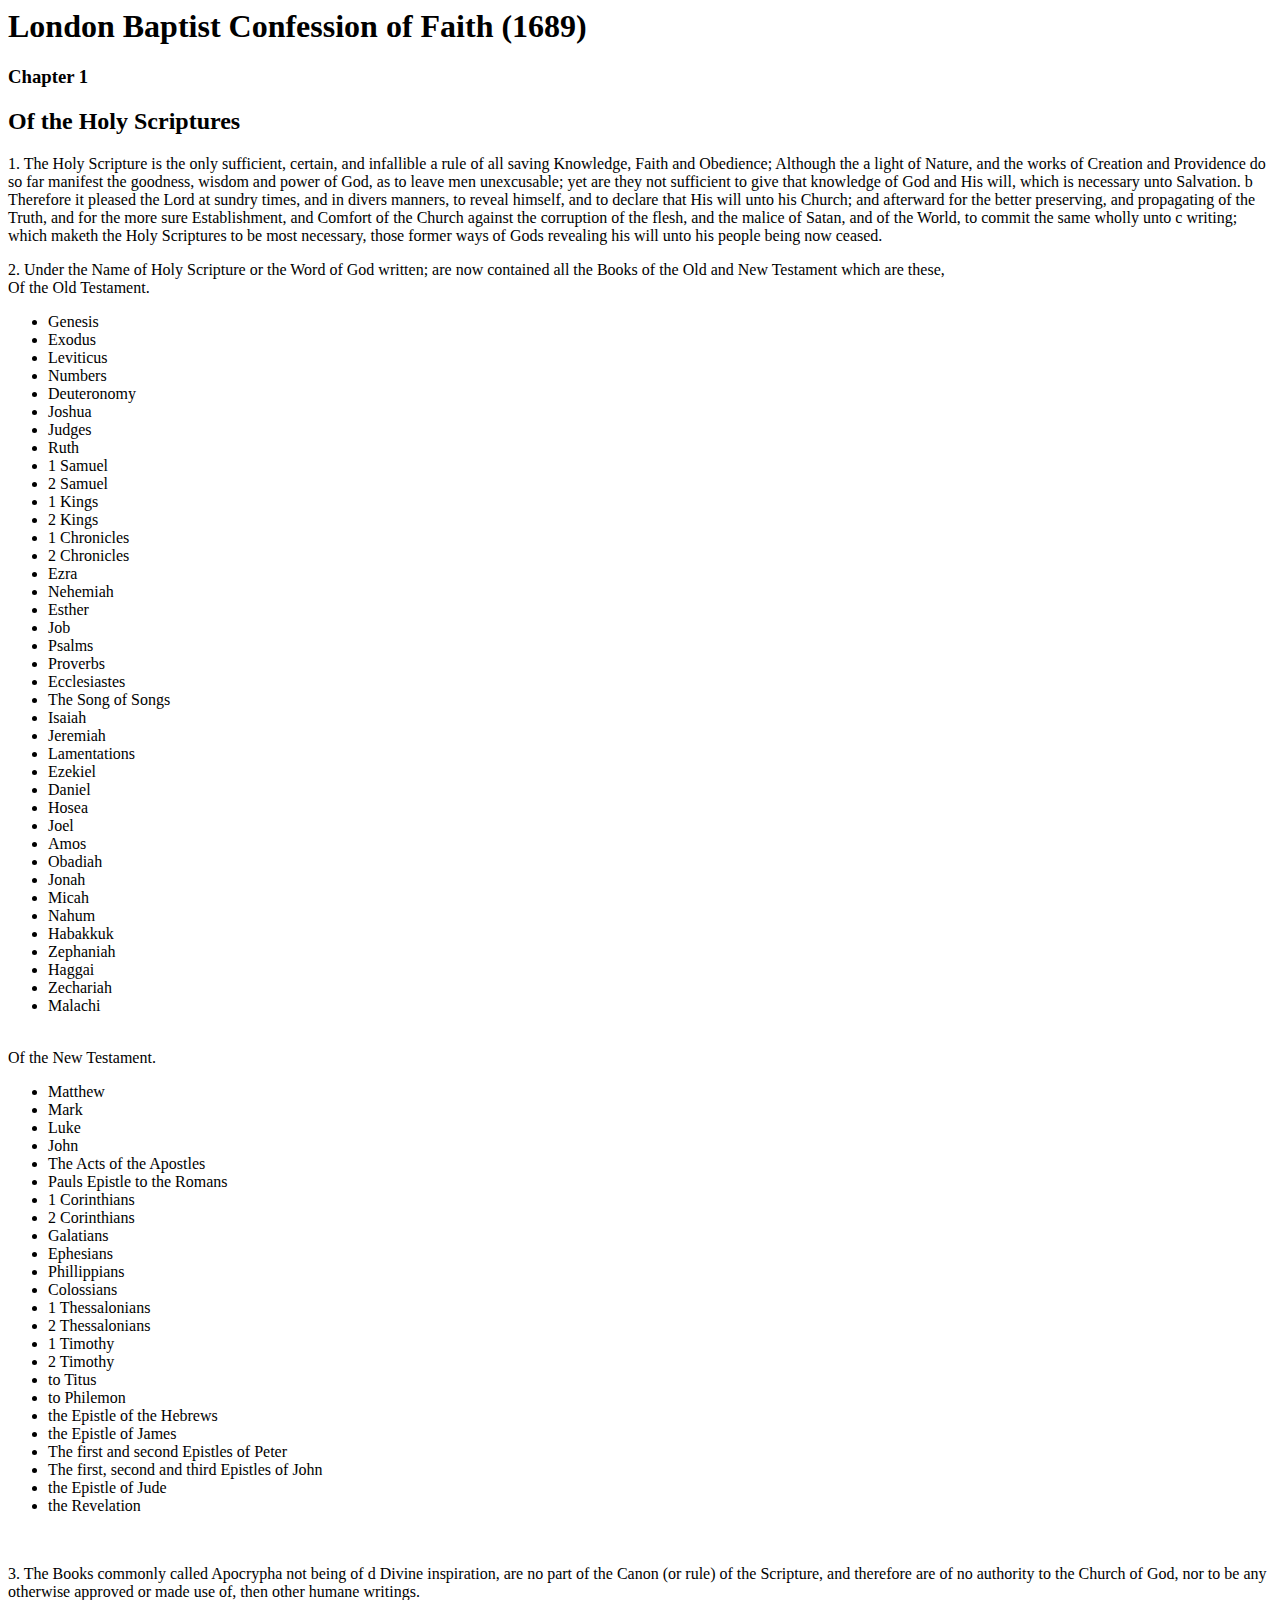
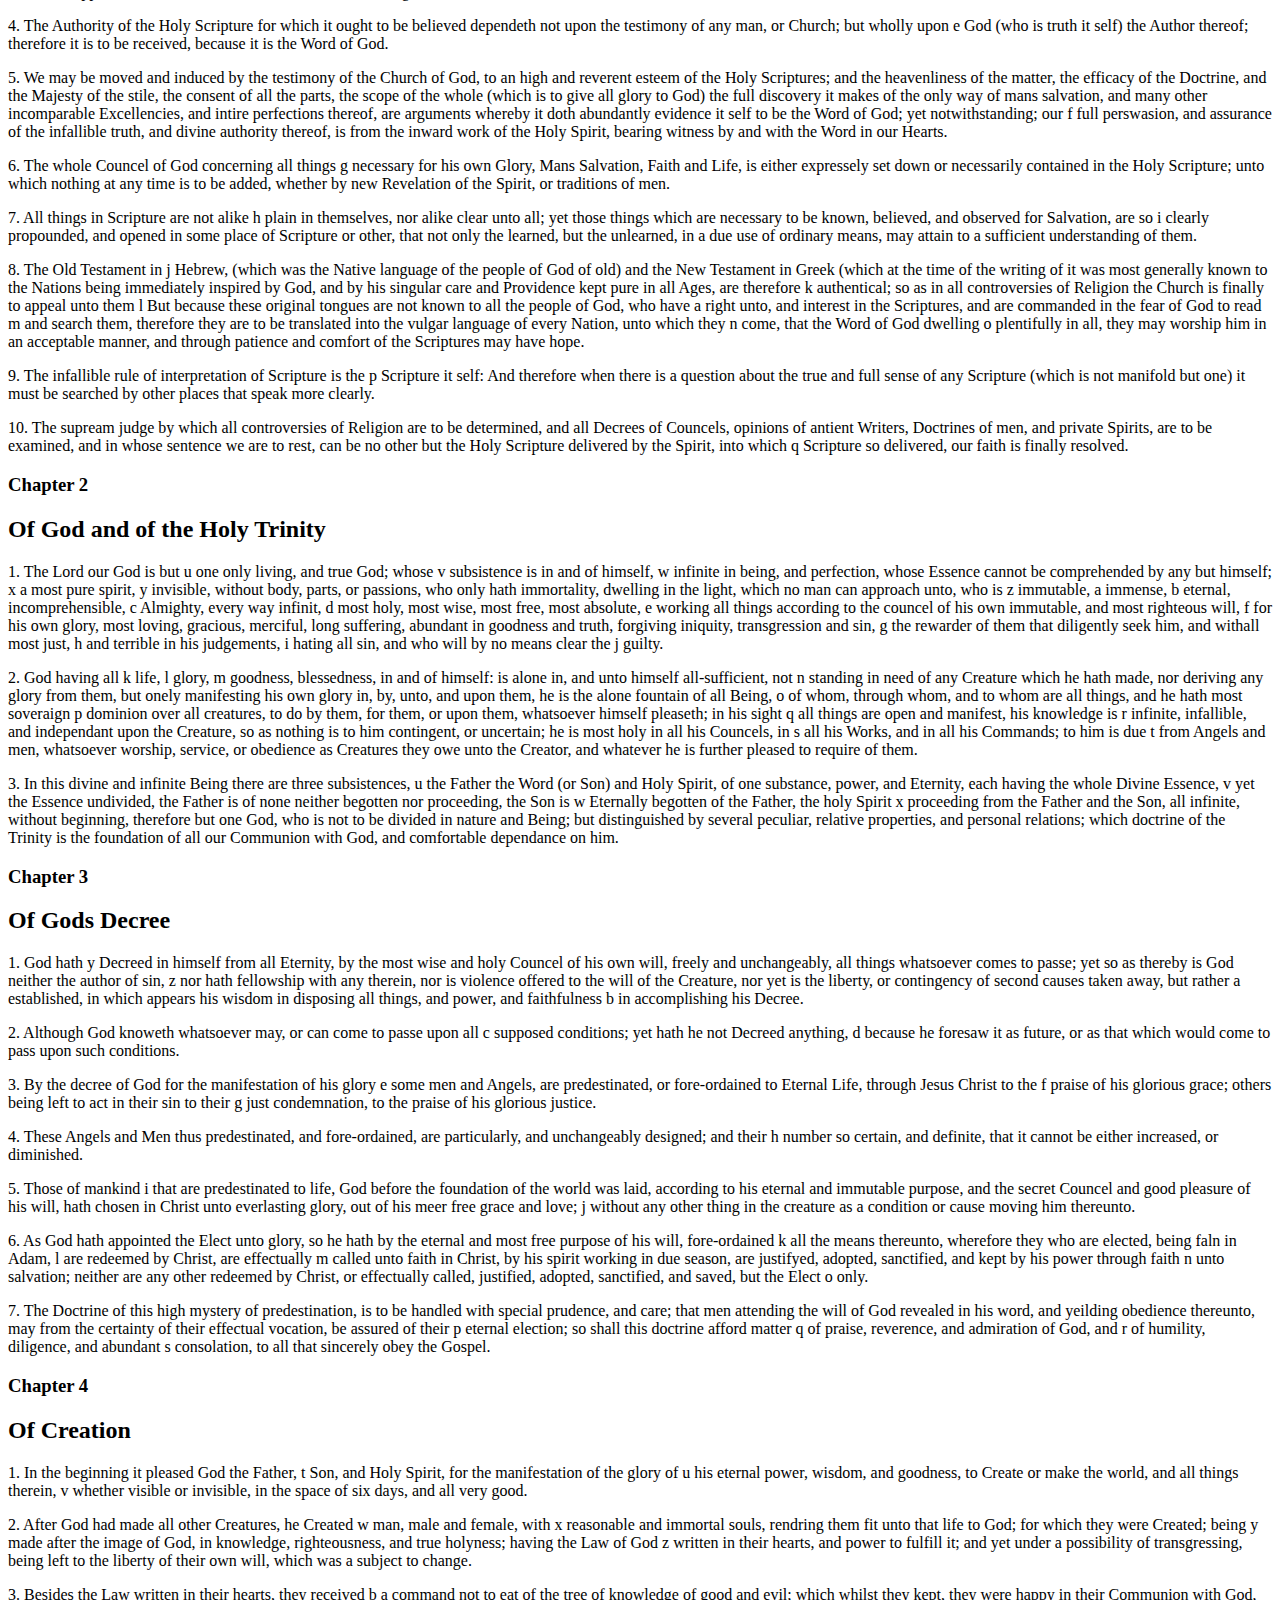
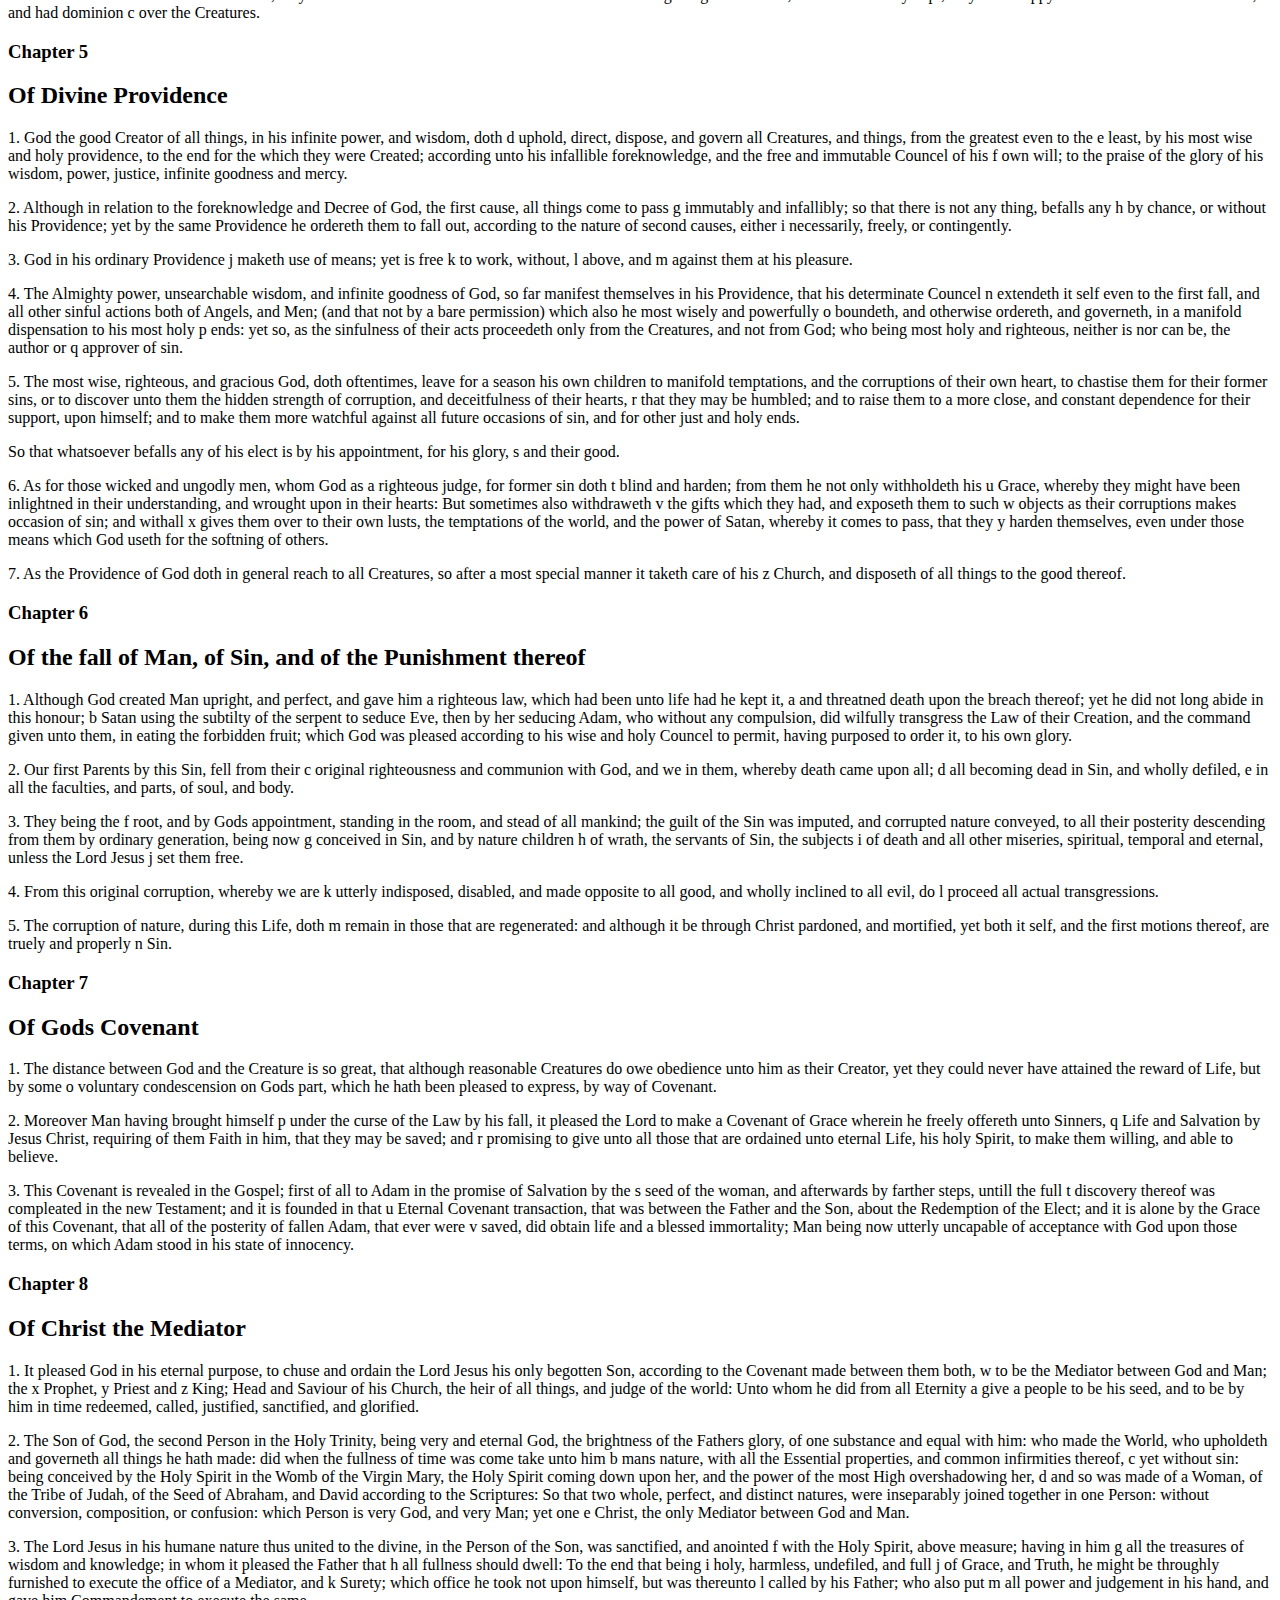
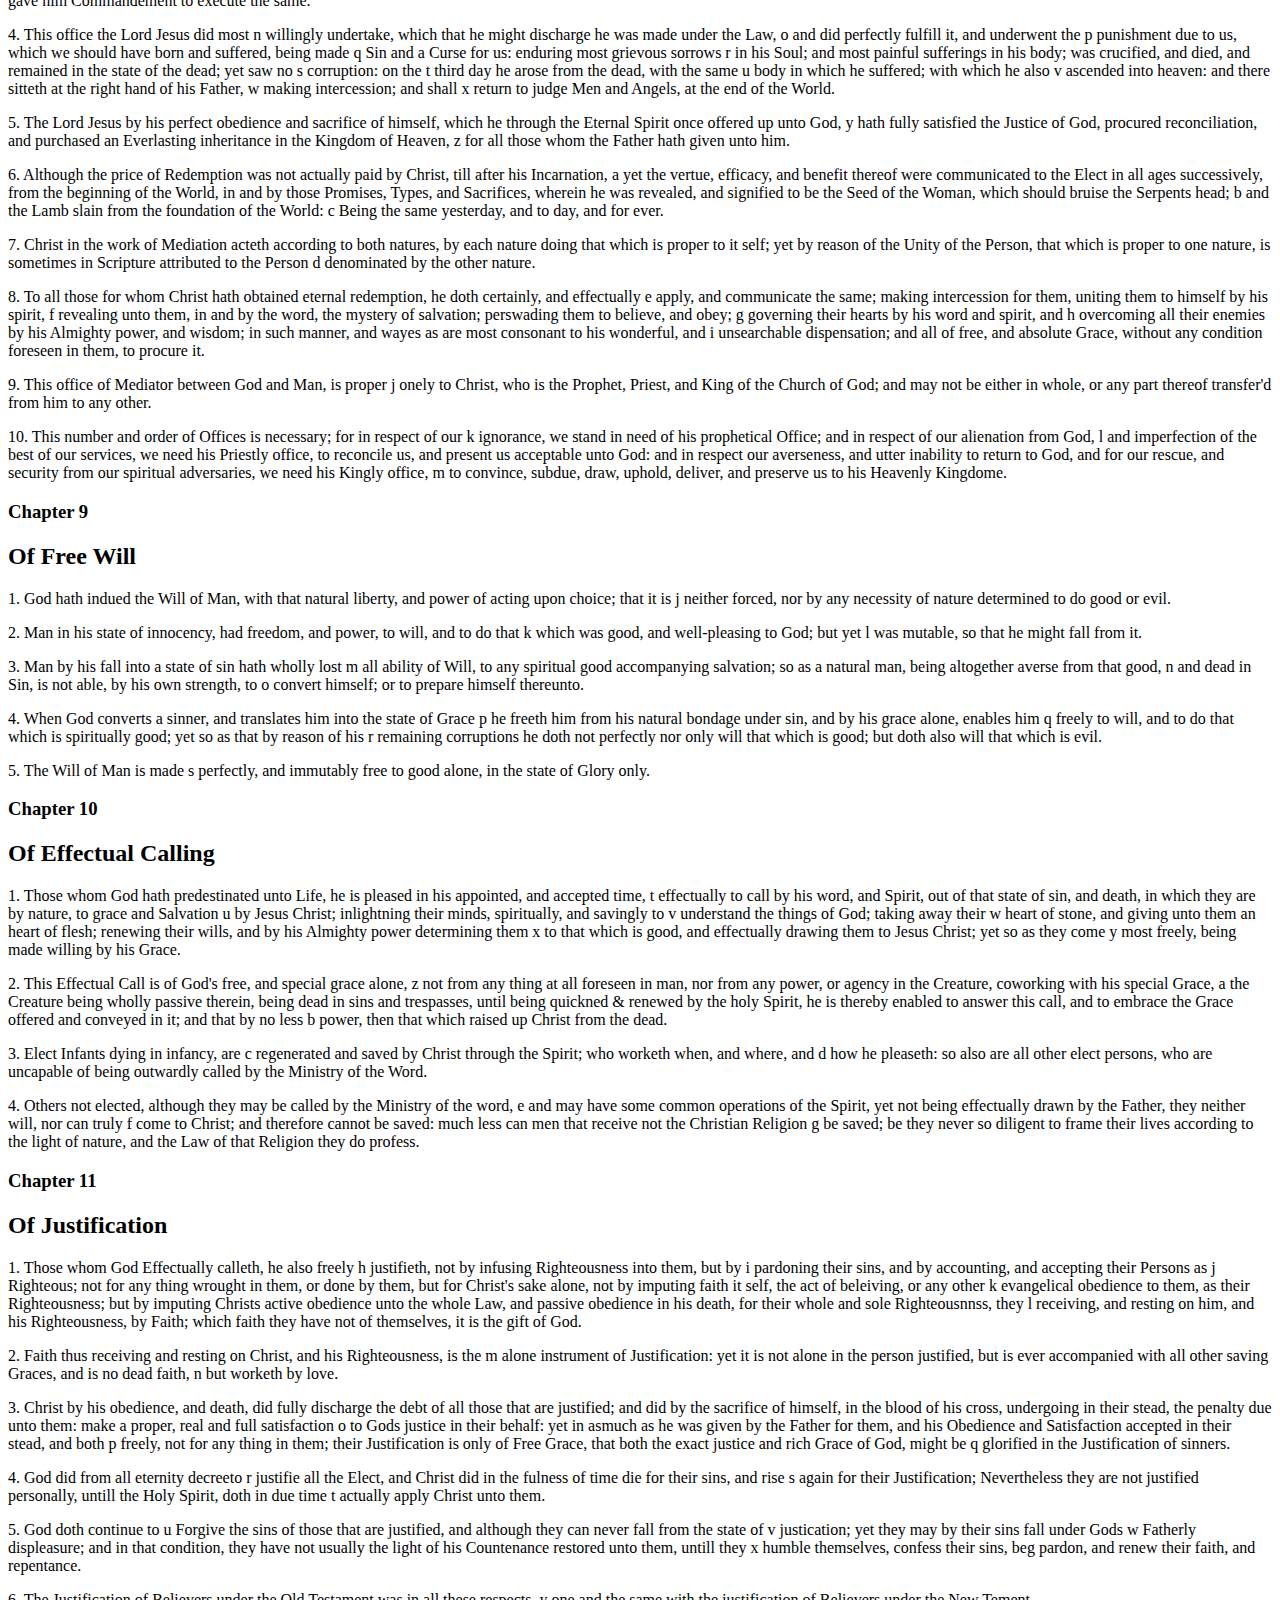
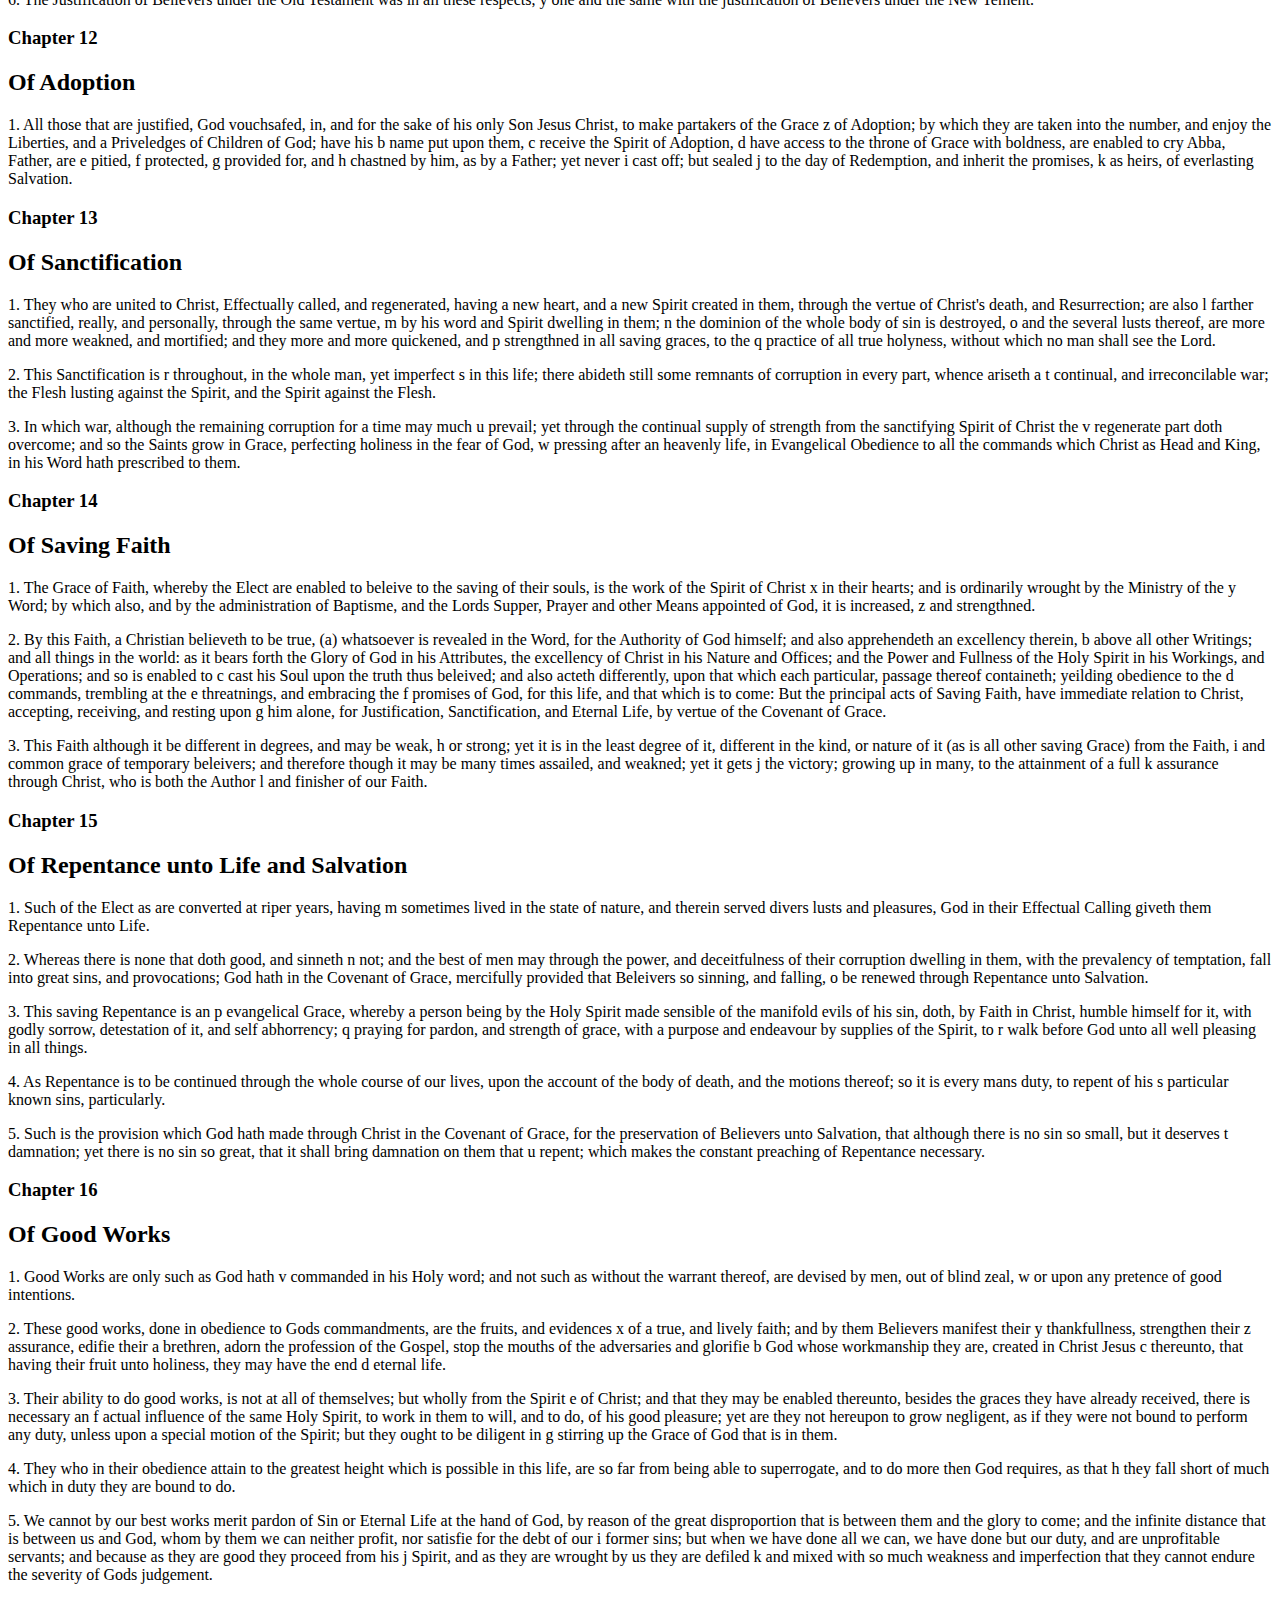
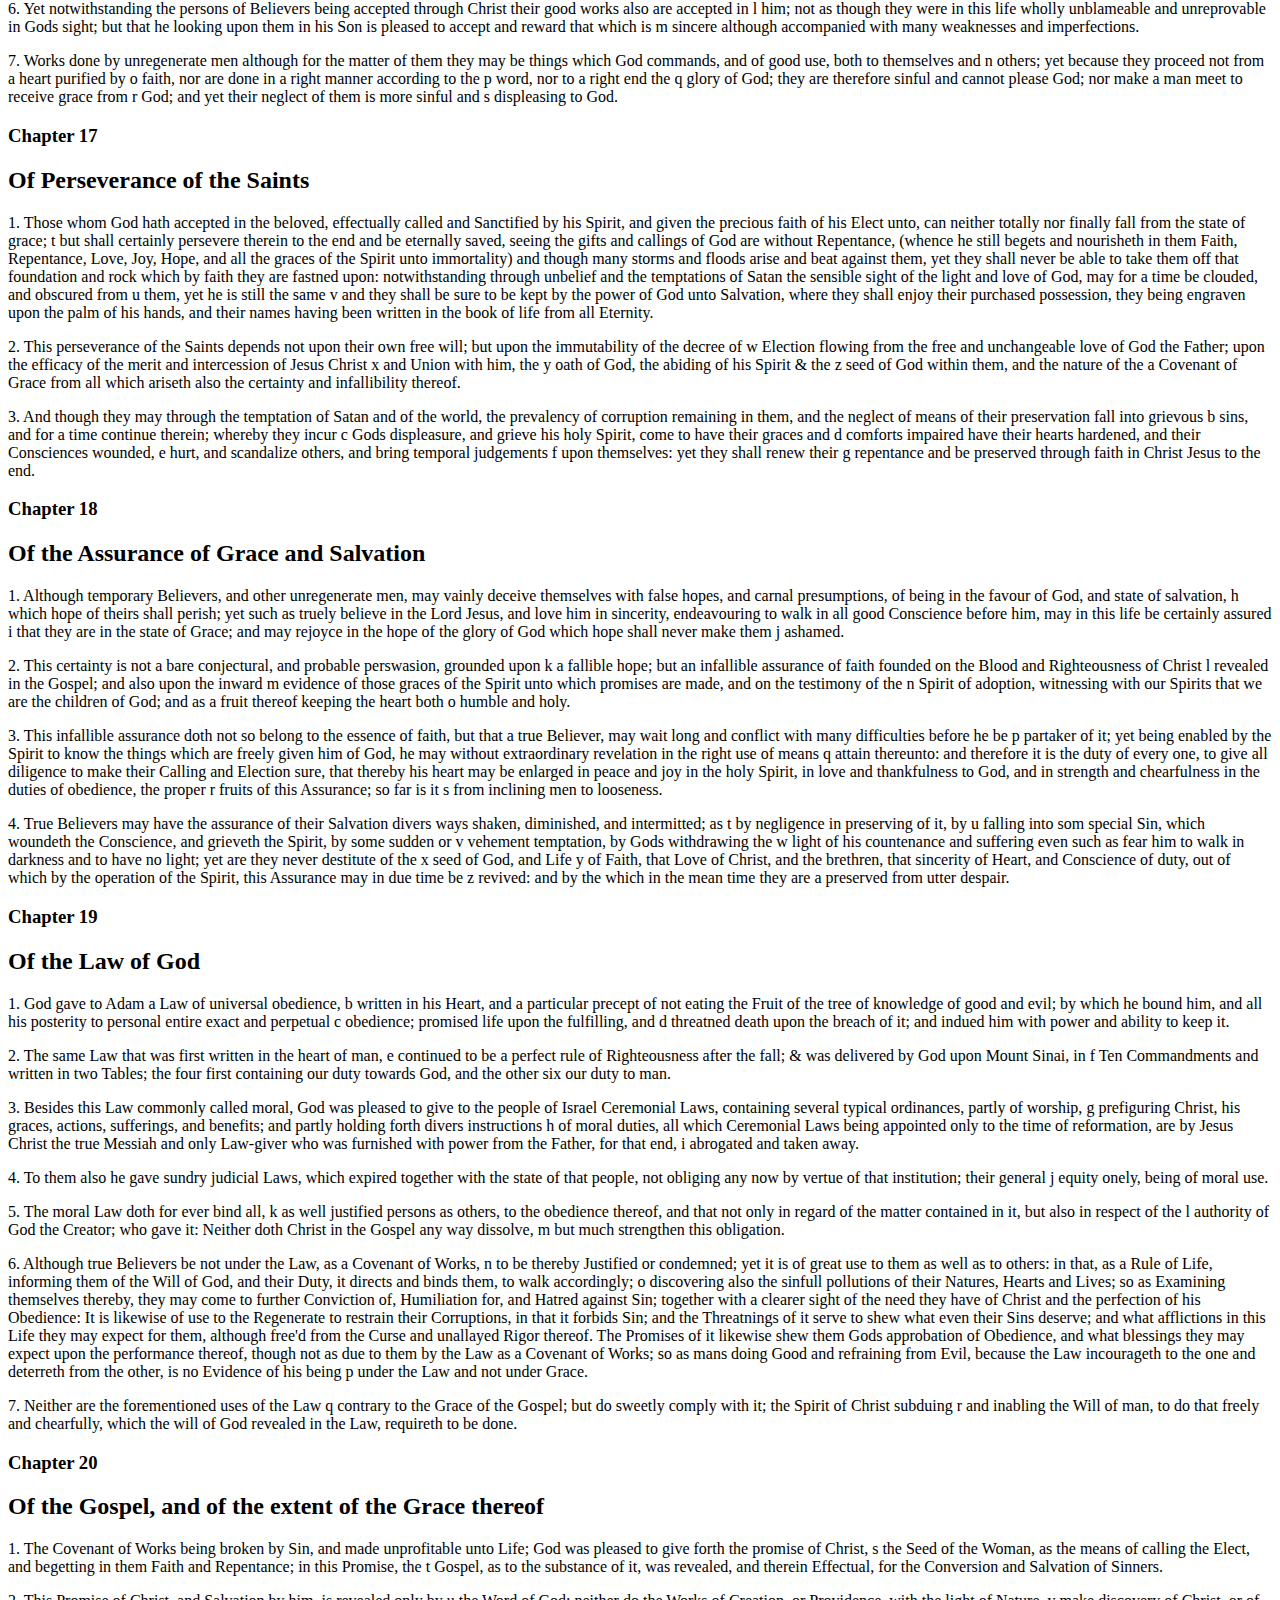
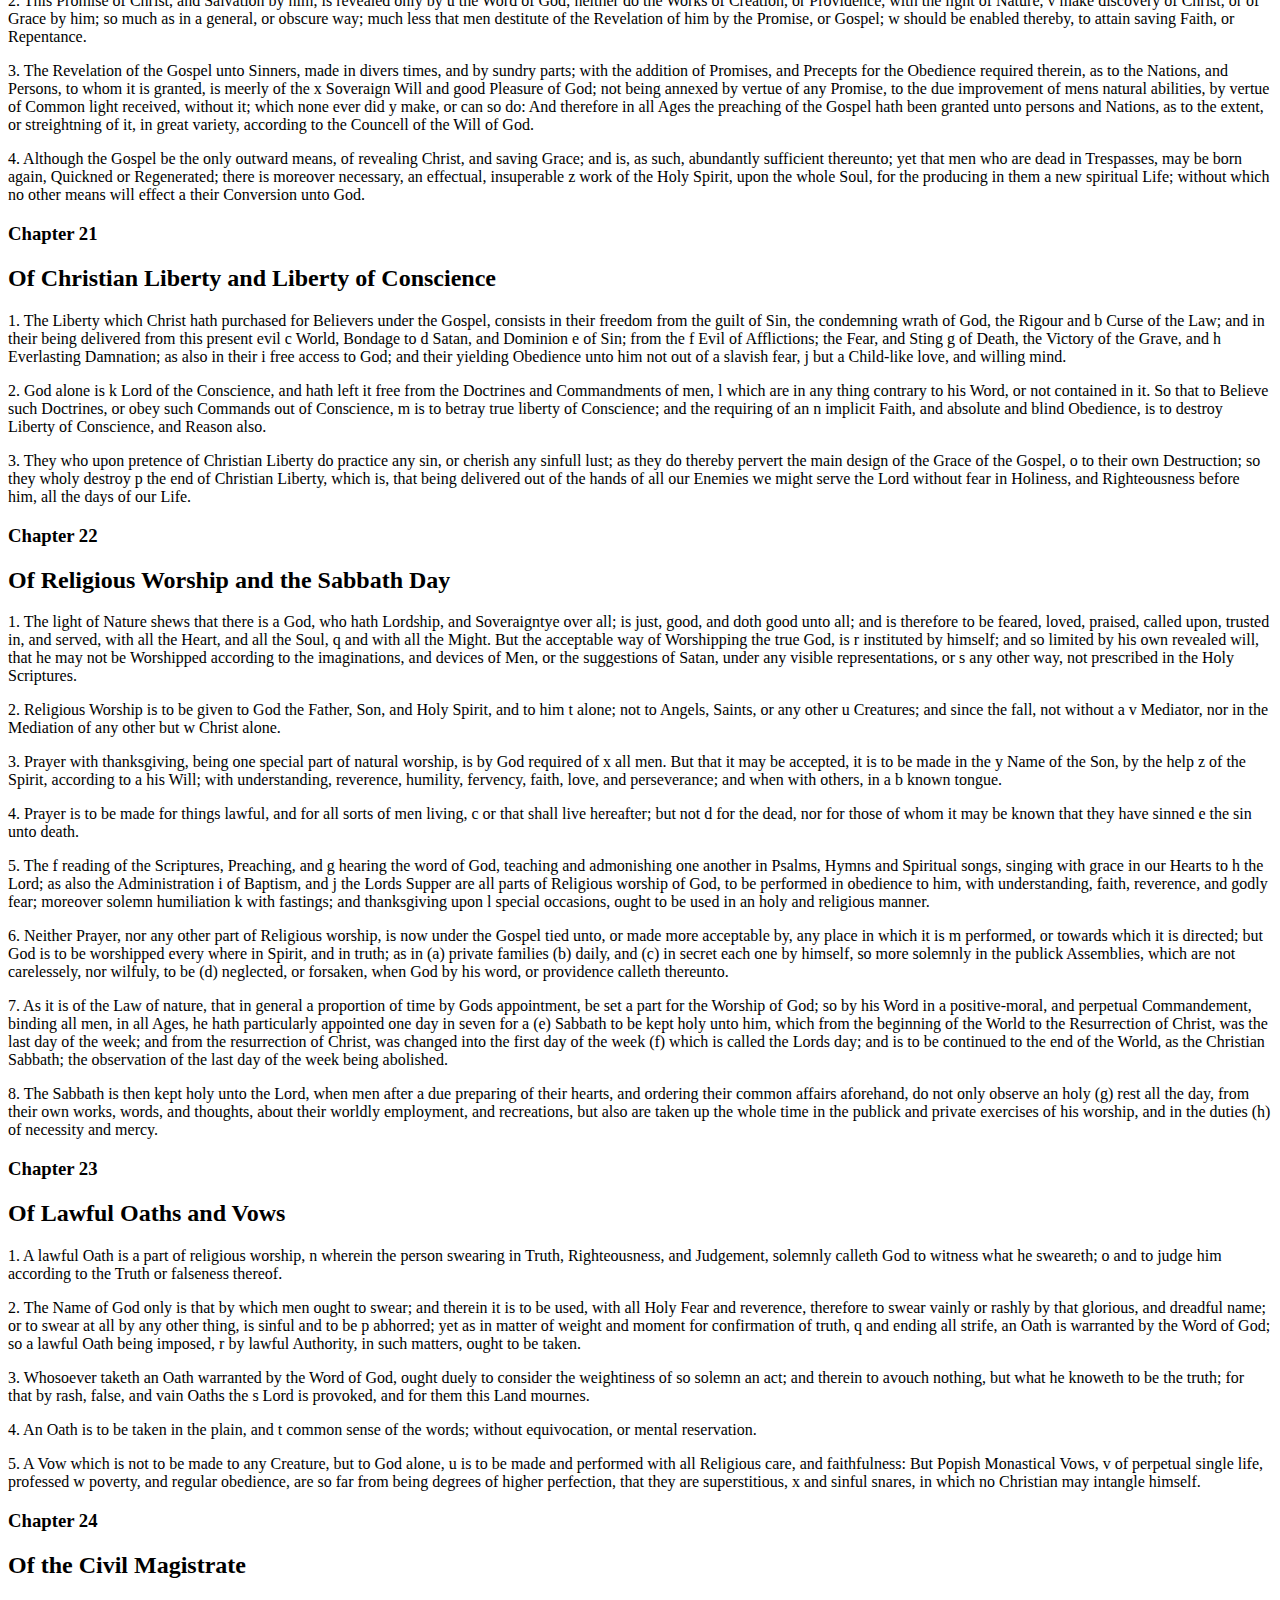
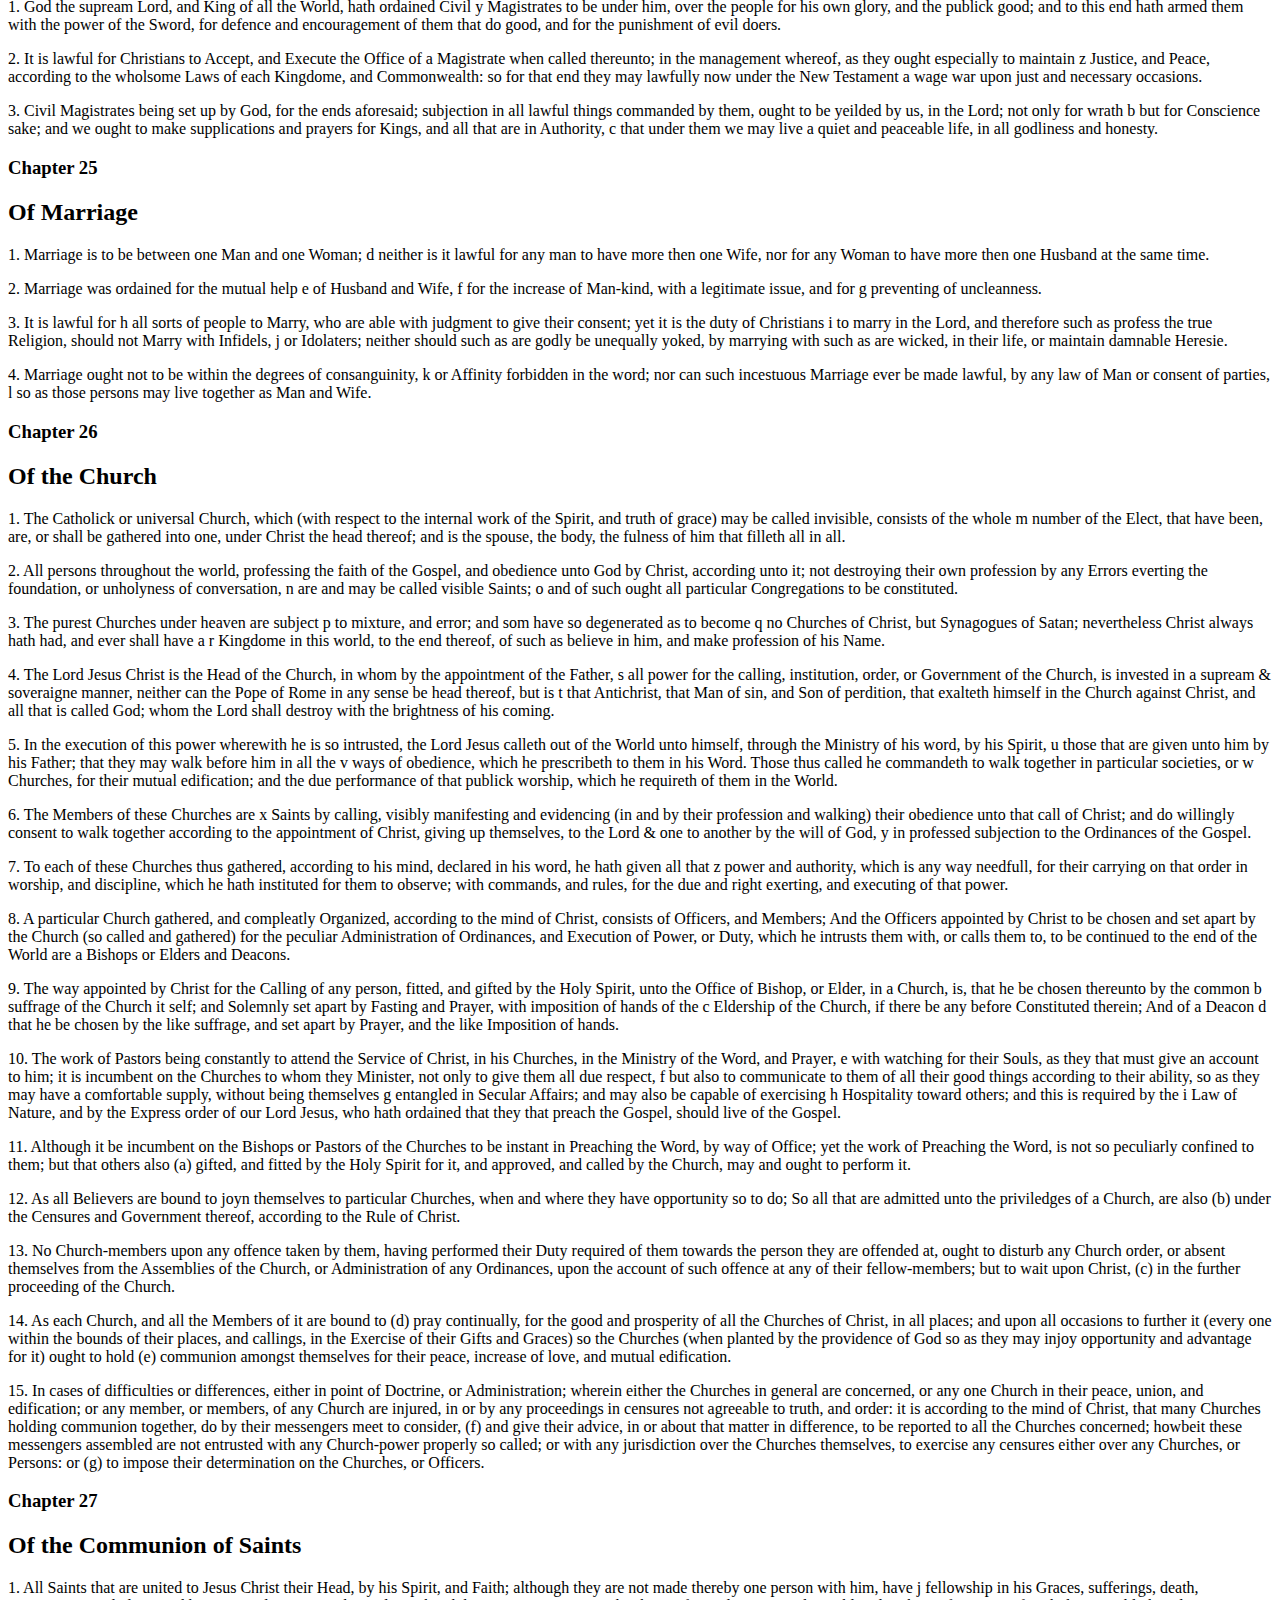
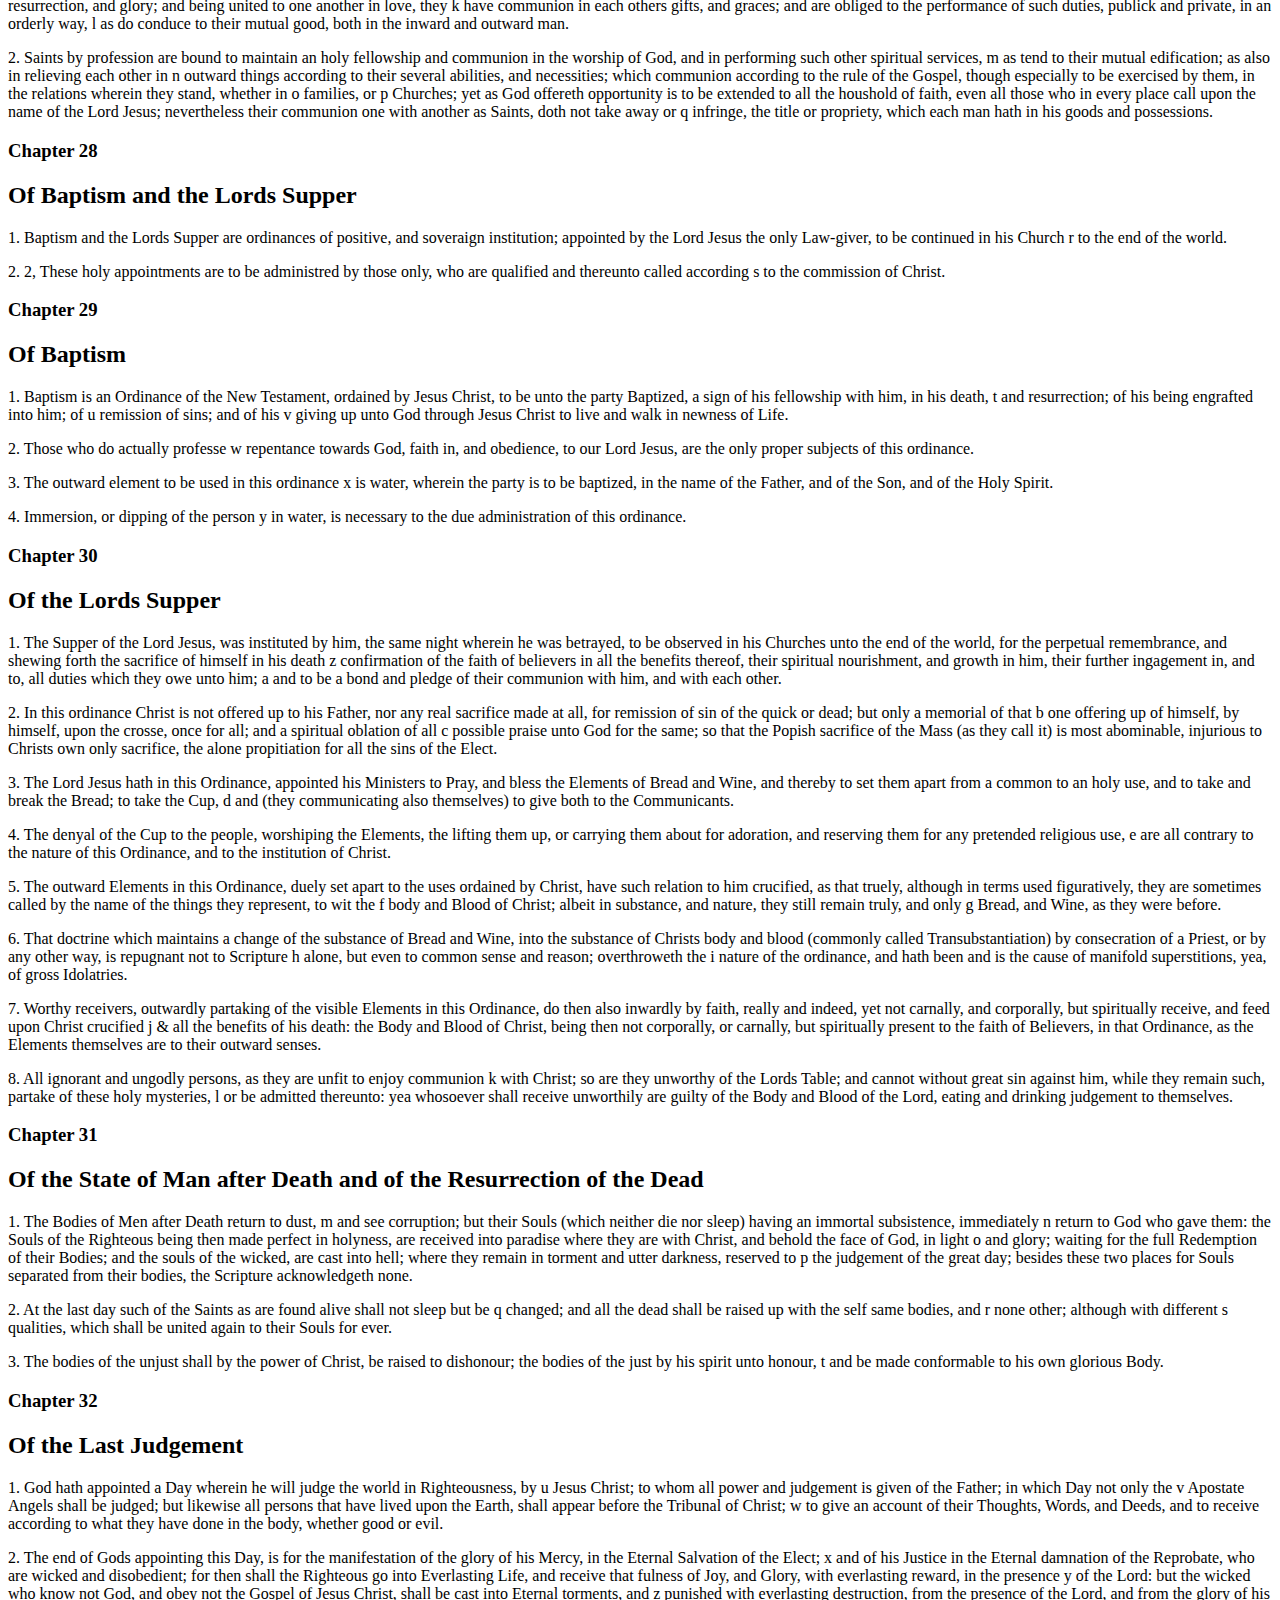
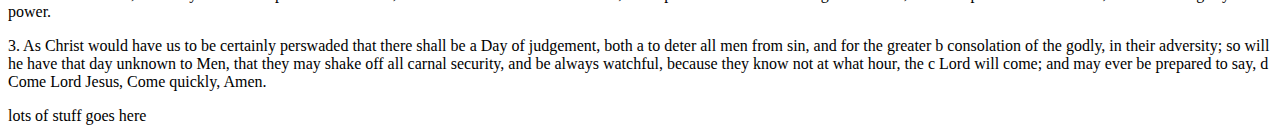
==== index.html @ c3507714 "Update index.html" ====
<html>
<head>
	<script src="//cdnjs.cloudflare.com/ajax/libs/jquery/2.2.0/jquery.min.js"></script>
	<script src="/annotate.js"></script>
	<link href='https://fonts.googleapis.com/css?family=Martel:300' rel='stylesheet' type='text/css'>
	<link href='/style.css' rel='stylesheet' type='text/css'>
</head>
<body>
	<div class="main">
		<h1>London Baptist Confession of Faith (1689)</h1>
		<section>
			<h3 id="chapter-1">Chapter 1</h3>
			<h2>Of the Holy Scriptures</h2>
			<p>
				<span class="paragraph-number">1.</span>
				The Holy Scripture is the only sufficient, certain, and infallible <span class="ref" data-verses="2 Timothy 3:15, 16, 17; Isaiah 8:20; Luke 16:29, 31; Ephesians 2:20;">a</span> rule of all saving Knowledge, Faith and Obedience; Although the <span class="ref" data-verses="Romans 1:14, 15; Psalms 19:1, 2, 3;">a</span> light of Nature, and the works of Creation and Providence do so far manifest the goodness, wisdom and power of God, as to leave men unexcusable; yet are they not sufficient to give that knowledge of God and His will, which is necessary unto Salvation. <span class="ref" data-verses="Hebrews 1:1;">b</span> Therefore it pleased the Lord at sundry times, and in divers manners, to reveal himself, and to declare that His will unto his Church; and afterward for the better preserving, and propagating of the Truth, and for the more sure Establishment, and Comfort of the Church against the corruption of the flesh, and the malice of Satan, and of the World, to commit the same wholly unto <span class="ref" data-verses="Proverbs 22:19, 20, 21; Romans 15:4; 2 Peter 1:19, 20;">c</span> writing; which maketh the Holy Scriptures to be most necessary, those former ways of Gods revealing his will unto his people being now ceased.
			</p>
			<p>
				<span class="paragraph-number">2.</span>
				Under the Name of Holy Scripture or the Word of God written; are now contained all the Books of the Old and New Testament which are these,
				<br/>
				Of the Old Testament.
				<br/>
				<ul>
					<li>Genesis</li>
					<li>Exodus</li>
					<li>Leviticus</li>
					<li>Numbers</li>
					<li>Deuteronomy</li>
					<li>Joshua</li>
					<li>Judges</li>
					<li>Ruth</li>
					<li>1 Samuel</li>
					<li>2 Samuel</li>
					<li>1 Kings</li>
					<li>2 Kings</li>
					<li>1 Chronicles</li>
					<li>2 Chronicles</li>
					<li>Ezra</li>
					<li>Nehemiah</li>
					<li>Esther</li>
					<li>Job</li>
					<li>Psalms</li>
					<li>Proverbs</li>
					<li>Ecclesiastes</li>
					<li>The Song of Songs</li>
					<li>Isaiah</li>
					<li>Jeremiah</li>
					<li>Lamentations</li>
					<li>Ezekiel</li>
					<li>Daniel</li>
					<li>Hosea</li>
					<li>Joel</li>
					<li>Amos</li>
					<li>Obadiah</li>
					<li>Jonah</li>
					<li>Micah</li>
					<li>Nahum</li>
					<li>Habakkuk</li>
					<li>Zephaniah</li>
					<li>Haggai</li>
					<li>Zechariah</li>
					<li>Malachi</li>
				</ul>
				<br/>
				Of the New Testament.
				<br/>
				<ul>
					<li>Matthew</li>
					<li>Mark</li>
					<li>Luke</li>
					<li>John</li>
					<li>The Acts of the Apostles</li>
					<li>Pauls Epistle to the Romans</li>
					<li>1 Corinthians</li>
					<li>2 Corinthians</li>
					<li>Galatians</li>
					<li>Ephesians</li>
					<li>Phillippians</li>
					<li>Colossians</li>
					<li>1 Thessalonians</li>
					<li>2 Thessalonians</li>
					<li>1 Timothy</li>
					<li>2 Timothy</li>
					<li>to Titus</li>
					<li>to Philemon</li>
					<li>the Epistle of the Hebrews</li>
					<li>the Epistle of James</li>
					<li>The first and second Epistles of Peter</li>
					<li>The first, second and third Epistles of John</li>
					<li>the Epistle of Jude</li>
					<li>the Revelation</li>
				</ul>
				<br/>
			</p>
			<p>
				<span class="paragraph-number">3.</span>
				The Books commonly called Apocrypha not being of <span class="ref" data-verses="Luke 24:44; Romans 3:2;">d</span> Divine inspiration, are no part of the Canon (or rule) of the Scripture, and therefore are of no authority to the Church of God, nor to be any otherwise approved or made use of, then other humane writings.
			</p>
			<p>
				<span class="paragraph-number">4.</span>
				The Authority of the Holy Scripture for which it ought to be believed dependeth not upon the testimony of any man, or Church; but wholly upon <span class="ref" data-verses="2 Peter 1:19, 20, 21; 2 Timothy 3:16; 2 Thessalonians 2:13; 1 John 5:9;">e</span> God (who is truth it self) the Author thereof; therefore it is to be received, because it is the Word of God.
			</p>
			<p>
				<span class="paragraph-number">5.</span>
				We may be moved and induced by the testimony of the Church of God, to an high and reverent esteem of the Holy Scriptures; and the heavenliness of the matter, the efficacy of the Doctrine, and the Majesty of the stile, the consent of all the parts, the scope of the whole (which is to give all glory to God) the full discovery it makes of the only way of mans salvation, and many other incomparable Excellencies, and intire perfections thereof, are arguments whereby it doth abundantly evidence it self to be the Word of God; yet notwithstanding; our <span class="ref" data-verses="John 2:27; 1 Corinthians 2:1;">f</span> full perswasion, and assurance of the infallible truth, and divine authority thereof, is from the inward work of the Holy Spirit, bearing witness by and with the Word in our Hearts.
			</p>
			<p>
				<span class="paragraph-number">6.</span>
				The whole Councel of God concerning all things <span class="ref" data-verses="2 Timothy 3:15, 16, 17; Galatians 1:8, 9;">g</span> necessary for his own Glory, Mans Salvation, Faith and Life, is either expressely set down or necessarily contained in the Holy Scripture; unto which nothing at any time is to be added, whether by new Revelation of the Spirit, or traditions of men.
			</p>
			<p>
				<span class="paragraph-number">7.</span>
				All things in Scripture are not alike <span class="ref" data-verses="2 Peter 3:16;">h</span> plain in themselves, nor alike clear unto all; yet those things which are necessary to be known, believed, and observed for Salvation, are so <span class="ref" data-verses="Psalms 19:130;">i</span> clearly propounded, and opened in some place of Scripture or other, that not only the learned, but the unlearned, in a due use of ordinary means, may attain to a sufficient understanding of them.
			</p>
			<p>
				<span class="paragraph-number">8.</span>
				The Old Testament in <span class="ref" data-verses="Romans 3:2;">j</span> Hebrew, (which was the Native language of the people of God of old) and the New Testament in Greek (which at the time of the writing of it was most generally known to the Nations being immediately inspired by God, and by his singular care and Providence kept pure in all Ages, are therefore <span class="ref" data-verses="Isaiah 8:20;">k</span> authentical; so as in all controversies of Religion the Church is finally to appeal unto them <span class="ref" data-verses="Acts 15:15;">l</span> But because these original tongues are not known to all the people of God, who have a right unto, and interest in the Scriptures, and are commanded in the fear of God to read <span class="ref" data-verses="John 5:39;">m</span> and search them, therefore they are to be translated into the vulgar language of every Nation, unto which they <span class="ref" data-verses="1 Corinthians 14,:28;">n</span> come, that the Word of God dwelling <span class="ref" data-verses="Colossians 3:16;">o</span> plentifully in all, they may worship him in an acceptable manner, and through patience and comfort of the Scriptures may have hope.
			</p>
			<p>
				<span class="paragraph-number">9.</span>
				The infallible rule of interpretation of Scripture is the <span class="ref" data-verses="2 Peter 1:20, 21; Acts 15:15, 16;">p</span> Scripture it self: And therefore when there is a question about the true and full sense of any Scripture (which is not manifold but one) it must be searched by other places that speak more clearly.
			</p>
			<p>
				<span class="paragraph-number">10.</span>
				The supream judge by which all controversies of Religion are to be determined, and all Decrees of Councels, opinions of antient Writers, Doctrines of men, and private Spirits, are to be examined, and in whose sentence we are to rest, can be no other but the Holy Scripture delivered by the Spirit, into which <span class="ref" data-verses="Matthew 22:31; Ephesians 2:20; Acts 28:23;">q</span> Scripture so delivered, our faith is finally resolved.
			</p>
		</section>
		<section>
			<h3 id="chapter-2">Chapter 2</h3>
			<h2>Of God and of the Holy Trinity</h2>
			<p>
				<span class="paragraph-number">1.</span>
				The Lord our God is but <span class="ref" data-verses="1 Corinthians 8:4, 6; Deuteronomy 6:4;">u</span> one only living, and true God; whose <span class="ref" data-verses="Jeremiah 10:10; Isaiah 48:12;">v</span> subsistence is in and of himself, <span class="ref" data-verses="Exodus 3:14;">w</span> infinite in being, and perfection, whose Essence cannot be comprehended by any but himself; <span class="ref" data-verses="John 4:24;">x</span> a most pure spirit, <span class="ref" data-verses="1 Timothy 1:17; Deuteronomy 4:15, 16;">y</span> invisible, without body, parts, or passions, who only hath immortality, dwelling in the light, which no man can approach unto, who is <span class="ref" data-verses="Malachi 3:6;">z</span> immutable, <span class="ref" data-verses="1 Kings 8:27; Jeremiah 23:23;">a</span> immense, <span class="ref" data-verses="Psalms 90:2;">b</span> eternal, incomprehensible, <span class="ref" data-verses="Genesis 17:1;">c</span> Almighty, every way infinit, <span class="ref" data-verses="Isaiah 6:3;">d</span> most holy, most wise, most free, most absolute, <span class="ref" data-verses="Psalms 115:3; Isaiah 46:10;">e</span> working all things according to the councel of his own immutable, and most righteous will, <span class="ref" data-verses="Proverbs 16:4; Romans 11:36;">f</span> for his own glory, most loving, gracious, merciful, long suffering, abundant in goodness and truth, forgiving iniquity, transgression and sin, <span class="ref" data-verses="Exodus 34:6, 7; Hebrews 11:6;">g</span> the rewarder of them that diligently seek him, and withall most just, <span class="ref" data-verses="Nehemiah 9:32, 33;">h</span> and terrible in his judgements, <span class="ref" data-verses="Psalms 5:5, 6;">i</span> hating all sin, and who will by no means clear the <span class="ref" data-verses="Exodus 34:7; Nahum 1,2,3:;">j</span> guilty.
			</p>
			<p>
				<span class="paragraph-number">2.</span>
				God having all <span class="ref" data-verses="John 5:26;">k</span> life, <span class="ref" data-verses="Psalms 148:13;">l</span> glory, <span class="ref" data-verses="Psalms 119:68;">m</span> goodness, blessedness, in and of himself: is alone in, and unto himself all-sufficient, not <span class="ref" data-verses="Job 22:2, 3;">n</span> standing in need of any Creature which he hath made, nor deriving any glory from them, but onely manifesting his own glory in, by, unto, and upon them, he is the alone fountain of all Being, <span class="ref" data-verses="Romans 11:34, 35, 36;">o</span> of whom, through whom, and to whom are all things, and he hath most soveraign <span class="ref" data-verses="Daniel 4:25, 34, 35;">p</span> dominion over all creatures, to do by them, for them, or upon them, whatsoever himself pleaseth; in his sight <span class="ref" data-verses="Hebrews 4:13;">q</span> all things are open and manifest, his knowledge is <span class="ref" data-verses="Ezekiel 11:5; Acts 15:18;">r</span> infinite, infallible, and independant upon the Creature, so as nothing is to him contingent, or uncertain; he is most holy in all his Councels, in <span class="ref" data-verses="Psalms 145:17;">s</span> all his Works, and in all his Commands; to him is due <span class="ref" data-verses="Revelation 5:12, 13, 14;">t</span> from Angels and men, whatsoever worship, service, or obedience as Creatures they owe unto the Creator, and whatever he is further pleased to require of them.
			</p>
			<p>
				<span class="paragraph-number">3.</span>
				In this divine and infinite Being there are three subsistences, <span class="ref" data-verses="1 John 5:7; Matthew 28:19; 2 Corinthians 13:14;">u</span> the Father the Word (or Son) and Holy Spirit, of one substance, power, and Eternity, each having the whole Divine Essence, <span class="ref" data-verses="Exodus 3:14; John 14:11; 1 Corinthians 8:6;">v</span> yet the Essence undivided, the Father is of none neither begotten nor proceeding, the Son is <span class="ref" data-verses="John 1:14, 18;">w</span> Eternally begotten of the Father, the holy Spirit <span class="ref" data-verses="John 15:26; Galatians 4:6;">x</span> proceeding from the Father and the Son, all infinite, without beginning, therefore but one God, who is not to be divided in nature and Being; but distinguished by several peculiar, relative properties, and personal relations; which doctrine of the Trinity is the foundation of all our Communion with God, and comfortable dependance on him.
			</p>
		</section>
		<section>
			<h3 id="chapter-3">Chapter 3</h3>
			<h2>Of Gods Decree</h2>
			<p>
				<span class="paragraph-number">1.</span>
				God hath <span class="ref" data-verses="Isaiah 46:10; Ephesians 1:11; Hebrews 6:17; Romans 9:15, 18;">y</span> Decreed in himself from all Eternity, by the most wise and holy Councel of his own will, freely and unchangeably, all things whatsoever comes to passe; yet so as thereby is God neither the author of sin, <span class="ref" data-verses="James 1:15, 17; 1 John 1:5;">z</span> nor hath fellowship with any therein, nor is violence offered to the will of the Creature, nor yet is the liberty, or contingency of second causes taken away, but rather <span class="ref" data-verses="Acts 4:27, 28; John 19:11;">a</span> established, in which appears his wisdom in disposing all things, and power, and faithfulness <span class="ref" data-verses="Numbers 23:19; Ephesians 1:3, 4, 5;">b</span> in accomplishing his Decree.
			</p>
			<p>
				<span class="paragraph-number">2.</span>
				Although God knoweth whatsoever may, or can come to passe upon all <span class="ref" data-verses="Acts 15:18;">c</span> supposed conditions; yet hath he not Decreed anything, <span class="ref" data-verses="Romans 9:11, 13, 16, 18;">d</span> because he foresaw it as future, or as that which would come to pass upon such conditions.
			</p>
			<p>
				<span class="paragraph-number">3.</span>
				By the decree of God for the manifestation of his glory <span class="ref" data-verses="1 Timothy 5:21; Matthew 25:41;">e</span> some men and Angels, are predestinated, or fore-ordained to Eternal Life, through Jesus Christ to the <span class="ref" data-verses="Ephesians 1:5, 6;">f</span> praise of his glorious grace; others being left to act in their sin to their <span class="ref" data-verses="Romans 9:22, 23; Jude 4;">g</span> just condemnation, to the praise of his glorious justice.
			</p>
			<p>
				<span class="paragraph-number">4.</span>
				These Angels and Men thus predestinated, and fore-ordained, are particularly, and unchangeably designed; and their <span class="ref" data-verses="2 Timothy 2:19; John 13:18;">h</span> number so certain, and definite, that it cannot be either increased, or diminished.
			</p>
			<p>
				<span class="paragraph-number">5.</span>
				Those of mankind <span class="ref" data-verses="Ephesians 1:4, 9, 11; Romans 8:30; 2 Timothy 1:9; 1 Thessalonians 5:9;">i</span> that are predestinated to life, God before the foundation of the world was laid, according to his eternal and immutable purpose, and the secret Councel and good pleasure of his will, hath chosen in Christ unto everlasting glory, out of his meer free grace and love; <span class="ref" data-verses="Romans 9:13, 16; Ephesians 1:3, 12;">j</span> without any other thing in the creature as a condition or cause moving him thereunto.
			</p>
			<p>
				<span class="paragraph-number">6.</span>
				As God hath appointed the Elect unto glory, so he hath by the eternal and most free purpose of his will, fore-ordained <span class="ref" data-verses="1 Peter 1:2; 2 Thessalonians 2:13;">k</span> all the means thereunto, wherefore they who are elected, being faln in Adam, <span class="ref" data-verses="1 Thessalonians 5:9, 10;">l</span> are redeemed by Christ, are effectually <span class="ref" data-verses="Romans 8:30; 2 Thessalonians 2:13;">m</span> called unto faith in Christ, by his spirit working in due season, are justifyed, adopted, sanctified, and kept by his power through faith <span class="ref" data-verses="1 Peter 1:5;">n</span> unto salvation; neither are any other redeemed by Christ, or effectually called, justified, adopted, sanctified, and saved, but the Elect <span class="ref" data-verses="John 6:64; John 10:26; John 17:9">o</span> only.
			</p>
			<p>
				<span class="paragraph-number">7.</span>
				The Doctrine of this high mystery of predestination, is to be handled with special prudence, and care; that men attending the will of God revealed in his word, and yeilding obedience thereunto, may from the certainty of their effectual vocation, be assured of their <span class="ref" data-verses="1 Thessalonians 1:4, 5; 2 Peter 1:10;">p</span> eternal election; so shall this doctrine afford matter <span class="ref" data-verses="Ephesians 1:6; Romans 11:33;">q</span> of praise, reverence, and admiration of God, and <span class="ref" data-verses="Romans 11:5, 6;">r</span> of humility, diligence, and abundant <span class="ref" data-verses="Luke 10:20;">s</span> consolation, to all that sincerely obey the Gospel.
			</p>
		</section>
		<section>
			<h3 id="chapter-4">Chapter 4</h3>
			<h2>Of Creation</h2>
			<p>
				<span class="paragraph-number">1.</span>
				In the beginning it pleased God the Father, <span class="ref" data-verses="John 1:2, 3; Hebrews 1:2; Job 26:13;">t</span> Son, and Holy Spirit, for the manifestation of the glory of <span class="ref" data-verses="Romans 1:20;">u</span> his eternal power, wisdom, and goodness, to Create or make the world, and all things therein, <span class="ref" data-verses="Colossians 1:16; Genesis 2:1, 2;">v</span> whether visible or invisible, in the space of six days, and all very good.
			</p>
			<p>
				<span class="paragraph-number">2.</span>
				After God had made all other Creatures, he Created <span class="ref" data-verses="Genesis 1:27;">w</span> man, male and female, with <span class="ref" data-verses="Genesis 2:7;">x</span> reasonable and immortal souls, rendring them fit unto that life to God; for which they were Created; being <span class="ref" data-verses="Ecclesiastes 7:29; Genesis 1:26;">y</span> made after the image of God, in knowledge, righteousness, and true holyness; having the Law of God <span class="ref" data-verses="Romans 2:14, 15;">z</span> written in their hearts, and power to fulfill it; and yet under a possibility of transgressing, being left to the liberty of their own will, which was <span class="ref" data-verses="Genesis 3:6;">a</span> subject to change.
			</p>
			<p>
				<span class="paragraph-number">3.</span>
				Besides the Law written in their hearts, they received <span class="ref" data-verses="Genesis 3:8, 9, 10; Genesis 6:17;">b</span> a command not to eat of the tree of knowledge of good and evil; which whilst they kept, they were happy in their Communion with God, and had dominion <span class="ref" data-verses="Genesis 1:26, 28;">c</span> over the Creatures.
			</p>
		</section>
		<section>
			<h3 id="chapter-5">Chapter 5</h3>
			<h2>Of Divine Providence</h2>
			<p>
				<span class="paragraph-number">1.</span>
				God the good Creator of all things, in his infinite power, and wisdom, doth <span class="ref" data-verses="Hebrews 1:3; Job 38:11; Isaiah 46:10, 11; Psalms 135:6;">d</span> uphold, direct, dispose, and govern all Creatures, and things, from the greatest even to the <span class="ref" data-verses="Matthew 10:29, 30, 31;">e</span> least, by his most wise and holy providence, to the end for the which they were Created; according unto his infallible foreknowledge, and the free and immutable Councel of his <span class="ref" data-verses="Ephesians 1:11;">f</span> own will; to the praise of the glory of his wisdom, power, justice, infinite goodness and mercy.
			</p>
			<p>
				<span class="paragraph-number">2.</span>
				Although in relation to the foreknowledge and Decree of God, the first cause, all things come to pass <span class="ref" data-verses="Acts 2:23;">g</span> immutably and infallibly; so that there is not any thing, befalls any <span class="ref" data-verses="Proverbs 16:33;">h</span> by chance, or without his Providence; yet by the same Providence he ordereth them to fall out, according to the nature of second causes, either <span class="ref" data-verses="Genesis 8:22;">i</span> necessarily, freely, or contingently.
			</p>
			<p>
				<span class="paragraph-number">3.</span>
				God in his ordinary Providence <span class="ref" data-verses="Acts 27:31, 44; Isaiah 55:10, 11;">j</span> maketh use of means; yet is free <span class="ref" data-verses="Hosea 1:7;">k</span> to work, without, <span class="ref" data-verses="Romans 4:19, 20, 21;">l</span> above, and <span class="ref" data-verses="Daniel 3:27;">m</span> against them at his pleasure.
			</p>
			<p>
				<span class="paragraph-number">4.</span>
				The Almighty power, unsearchable wisdom, and infinite goodness of God, so far manifest themselves in his Providence, that his determinate Councel <span class="ref" data-verses="Romans 11:32, 33, 34; 2 Samuel 24:1; 1 Chronicles 21:1;">n</span> extendeth it self even to the first fall, and all other sinful actions both of Angels, and Men; (and that not by a bare permission) which also he most wisely and powerfully <span class="ref" data-verses="2 Kings 19:28; Psalms 76:10;">o</span> boundeth, and otherwise ordereth, and governeth, in a manifold dispensation to his most holy <span class="ref" data-verses="Genesis 50:20; Isaiah 10:6, 7, 12;">p</span> ends: yet so, as the sinfulness of their acts proceedeth only from the Creatures, and not from God; who being most holy and righteous, neither is nor can be, the author or <span class="ref" data-verses="Psalms 50:21; John 2:16;">q</span> approver of sin.
			</p>
			<p>
				<span class="paragraph-number">5.</span>
				The most wise, righteous, and gracious God, doth oftentimes, leave for a season his own children to manifold temptations, and the corruptions of their own heart, to chastise them for their former sins, or to discover unto them the hidden strength of corruption, and deceitfulness of their hearts, <span class="ref" data-verses="2 Chronicles 32:25, 26, 31; 2 Samuel 24:1; 2 Corinthians 12:7, 8, 9;">r</span> that they may be humbled; and to raise them to a more close, and constant dependence for their support, upon himself; and to make them more watchful against all future occasions of sin, and for other just and holy ends.
			</p>
			<p>
				So that whatsoever befalls any of his elect is by his appointment, for his glory, <span class="ref" data-verses="Romans 8:28;">s</span> and their good.
			</p>
			<p>
				<span class="paragraph-number">6.</span>
				As for those wicked and ungodly men, whom God as a righteous judge, for former sin doth <span class="ref" data-verses="Romans 1:24, 26, 28; Romans 11:7, 8;">t</span> blind and harden; from them he not only withholdeth his <span class="ref" data-verses="Deuteronomy 29:4;">u</span> Grace, whereby they might have been inlightned in their understanding, and wrought upon in their hearts: But sometimes also withdraweth <span class="ref" data-verses="Matthew 13:12;">v</span> the gifts which they had, and exposeth them to such <span class="ref" data-verses="Deuteronomy 2:30; 2 Kings 8:12, 13;">w</span> objects as their corruptions makes occasion of sin; and withall <span class="ref" data-verses="Psalms 81:11, 12; 2 Thessalonians 2:10, 11, 12;">x</span> gives them over to their own lusts, the temptations of the world, and the power of Satan, whereby it comes to pass, that they <span class="ref" data-verses="Exodus 8:15, 32; Isaiah 6:9, 10; 1 Peter 2:7, 8;">y</span> harden themselves, even under those means which God useth for the softning of others.
			</p>
			<p>
				<span class="paragraph-number">7.</span>
				As the Providence of God doth in general reach to all Creatures, so after a most special manner it taketh care of his <span class="ref" data-verses="1 Timothy 4:10; Amos 9:8, 9; Isaiah 43:3, 4, 5;">z</span> Church, and disposeth of all things to the good thereof.
			</p>
		</section>
		<section>
			<h3 id="chapter-6">Chapter 6</h3>
			<h2>Of the fall of Man, of Sin, and of the Punishment thereof</h2>
			<p>
				<span class="paragraph-number">1.</span>
				Although God created Man upright, and perfect, and gave him a righteous law, which had been unto life had he kept it, <span class="ref" data-verses="Genesis 2:16, 17;">a</span> and threatned death upon the breach thereof; yet he did not long abide in this honour; <span class="ref" data-verses="Genesis 3:12, 13; 2 Corinthians 11:3;">b</span> Satan using the subtilty of the serpent to seduce Eve, then by her seducing Adam, who without any compulsion, did wilfully transgress the Law of their Creation, and the command given unto them, in eating the forbidden fruit; which God was pleased according to his wise and holy Councel to permit, having purposed to order it, to his own glory.
			</p>
			<p>
				<span class="paragraph-number">2.</span>
				Our first Parents by this Sin, fell from their <span class="ref" data-verses="Romans 3:23;">c</span> original righteousness and communion with God, and we in them, whereby death came upon all; <span class="ref" data-verses="Romans 5:12, 13, 14, 15, 16, 17, 18, 19, 20, 21;">d</span> all becoming dead in Sin, and wholly defiled, <span class="ref" data-verses="Titus 1:15; Genesis 6:5; Jeremiah 17:9; Romans 3:10, 11, 12, 13, 14, 15, 16, 17, 18, 19;">e</span> in all the faculties, and parts, of soul, and body.
			</p>
			<p>
				<span class="paragraph-number">3.</span>
				They being the <span class="ref" data-verses="Romans 5:12, 13, 14, 15, 16, 17, 18, 19; 1 Corinthians 15: 21, 22, 45, 49">f</span> root, and by Gods appointment, standing in the room, and stead of all mankind; the guilt of the Sin was imputed, and corrupted nature conveyed, to all their posterity descending from them by ordinary generation, being now <span class="ref" data-verses="Psalms 51:5; Job 14:4;">g</span> conceived in Sin, and by nature children <span class="ref" data-verses="Ephesians 2:3;">h</span> of wrath, the servants of Sin, the subjects <span class="ref" data-verses="Romans 6:20; Romans 5:12;">i</span> of death and all other miseries, spiritual, temporal and eternal, unless the Lord Jesus <span class="ref" data-verses="Hebrews 2:14; 1 Thessalonians 1:10;">j</span> set them free.
			</p>
			<p>
				<span class="paragraph-number">4.</span>
				From this original corruption, whereby we are <span class="ref" data-verses="Romans 8:7; Colossians 1:21;">k</span> utterly indisposed, disabled, and made opposite to all good, and wholly inclined to all evil, do <span class="ref" data-verses="James 1:14, 15; Matthew 15:19;">l</span> proceed all actual transgressions.
			</p>
			<p>
				<span class="paragraph-number">5.</span>
				The corruption of nature, during this Life, doth <span class="ref" data-verses="Romans 7:18, 23; Ecclesiastes 7:20; 1 John 1:8;">m</span> remain in those that are regenerated: and although it be through Christ pardoned, and mortified, yet both it self, and the first motions thereof, are truely and properly <span class="ref" data-verses="Romans 7:24, 25; Galatians 5:17;">n</span> Sin.
			</p>
		</section>
		<section>
			<h3 id="chapter-7">Chapter 7</h3>
			<h2>Of Gods Covenant</h2>
			<p>
				<span class="paragraph-number">1.</span>
				The distance between God and the Creature is so great, that although reasonable Creatures do owe obedience unto him as their Creator, yet they could never have attained the reward of Life, but by some <span class="ref" data-verses="Luke 17:10; Job 35:7, 8;">o</span> voluntary condescension on Gods part, which he hath been pleased to express, by way of Covenant.
			</p>
			<p>
				<span class="paragraph-number">2.</span>
				Moreover Man having brought himself <span class="ref" data-verses="Genesis 2:17; Galatians 3:10; Romans 3:20, 21;">p</span> under the curse of the Law by his fall, it pleased the Lord to make a Covenant of Grace wherein he freely offereth unto Sinners, <span class="ref" data-verses="Romans 8:3; Mark 16:15, 16; John 3:16;">q</span> Life and Salvation by Jesus Christ, requiring of them Faith in him, that they may be saved; and <span class="ref" data-verses="Ezekiel 36:26, 27; John 6:44, 45; Psalms 110:3;">r</span> promising to give unto all those that are ordained unto eternal Life, his holy Spirit, to make them willing, and able to believe.
			</p>
			<p>
				<span class="paragraph-number">3.</span>
				This Covenant is revealed in the Gospel; first of all to Adam in the promise of Salvation by the <span class="ref" data-verses="Genesis 3:15;">s</span> seed of the woman, and afterwards by farther steps, untill the full <span class="ref" data-verses="Hebrews 1:1;">t</span> discovery thereof was compleated in the new Testament; and it is founded in that <span class="ref" data-verses="2 Timothy 1:9; Titus 1:2;">u</span> Eternal Covenant transaction, that was between the Father and the Son, about the Redemption of the Elect; and it is alone by the Grace of this Covenant, that all of the posterity of fallen Adam, that ever were <span class="ref" data-verses="Hebrews 11: 6, 13; Romans 4: 1, 2; Acts 4:12; John 8:56;">v</span> saved, did obtain life and a blessed immortality; Man being now utterly uncapable of acceptance with God upon those terms, on which Adam stood in his state of innocency.
			</p>
		</section>
		<section>
			<h3 id="chapter-8">Chapter 8</h3>
			<h2>Of Christ the Mediator</h2>
			<p>
				<span class="paragraph-number">1.</span>
				It pleased God in his eternal purpose, to chuse and ordain the Lord Jesus his only begotten Son, according to the Covenant made between them both, <span class="ref" data-verses="Isaiah 42:1; 1 Peter 1:19, 20;">w</span> to be the Mediator between God and Man; the <span class="ref" data-verses="Acts 3:22;">x</span> Prophet, <span class="ref" data-verses="Hebrews 5:5, 6;">y</span> Priest and <span class="ref" data-verses="Psalms 2:6; Luke 1:33; Ephesians 1:23; Hebrews 1:2; Acts 17:31;">z</span> King; Head and Saviour of his Church, the heir of all things, and judge of the world: Unto whom he did from all Eternity <span class="ref" data-verses="Isaiah 53:10; John 17:6; Romans 8:30:;">a</span> give a people to be his seed, and to be by him in time redeemed, called, justified, sanctified, and glorified.
			</p>
			<p>
				<span class="paragraph-number">2.</span>
				The Son of God, the second Person in the Holy Trinity, being very and eternal God, the brightness of the Fathers glory, of one substance and equal with him: who made the World, who upholdeth and governeth all things he hath made: did when the fullness of time was come take unto him <span class="ref" data-verses="John 1:14; Galatians 4:4;">b</span> mans nature, with all the Essential properties, and common infirmities thereof, <span class="ref" data-verses="Romans 8:3; Hebrews 2:14, 16, 17; Hebrews 4:15;">c</span> yet without sin: being conceived by the Holy Spirit in the Womb of the Virgin Mary, the Holy Spirit coming down upon her, and the power of the most High overshadowing her, <span class="ref" data-verses="Luke 1:27, 31, 35;">d</span> and so was made of a Woman, of the Tribe of Judah, of the Seed of Abraham, and David according to the Scriptures: So that two whole, perfect, and distinct natures, were inseparably joined together in one Person: without conversion, composition, or confusion: which Person is very God, and very Man; yet one <span class="ref" data-verses="Romans 9:5; 1 Timothy 2:5;">e</span> Christ, the only Mediator between God and Man.
			</p>
			<p>
				<span class="paragraph-number">3.</span>
				The Lord Jesus in his humane nature thus united to the divine, in the Person of the Son, was sanctified, and anointed <span class="ref" data-verses="Psalms 45:7; Acts 10:38; John 3:34;">f</span> with the Holy Spirit, above measure; having in him <span class="ref" data-verses="Colossians 2:3;">g</span> all the treasures of wisdom and knowledge; in whom it pleased the Father that <span class="ref" data-verses="Colossians 1:19;">h</span> all fullness should dwell: To the end that being <span class="ref" data-verses="Hebrews 7:26;">i</span> holy, harmless, undefiled, and full <span class="ref" data-verses="John 1:14;">j</span> of Grace, and Truth, he might be throughly furnished to execute the office of a Mediator, and <span class="ref" data-verses="Hebrews 7:22;">k</span> Surety; which office he took not upon himself, but was thereunto <span class="ref" data-verses="Hebrews 5:5;">l</span> called by his Father; who also put <span class="ref" data-verses="John 5:22, 27; Matthew 28:18; Acts 2:36;">m</span> all power and judgement in his hand, and gave him Commandement to execute the same.
			</p>
			<p>
				<span class="paragraph-number">4.</span>
				This office the Lord Jesus did most <span class="ref" data-verses="Psalms 40:7, 8; Hebrews 10:5, 6, 7, 8, 9, 10, 11; John 10:18;">n</span> willingly undertake, which that he might discharge he was made under the Law, <span class="ref" data-verses="Galatians 4:4; Matthew 3:15;">o</span> and did perfectly fulfill it, and underwent the <span class="ref" data-verses="Galatians 3:13; Isaiah 53:6; 1 Peter 3:18;">p</span> punishment due to us, which we should have born and suffered, being made <span class="ref" data-verses="2 Corinthians 5:21;">q</span> Sin and a Curse for us: enduring most grievous sorrows <span class="ref" data-verses="Matthew 26:37, 38; Matthew 27:46; Luke 22:44;">r</span> in his Soul; and most painful sufferings in his body; was crucified, and died, and remained in the state of the dead; yet saw no <span class="ref" data-verses="Acts 13:37;">s</span> corruption: on the <span class="ref" data-verses="1 Corinthians 15:3, 4;">t</span> third day he arose from the dead, with the same <span class="ref" data-verses="John 20:25, 27;">u</span> body in which he suffered; with which he also <span class="ref" data-verses="Mark 16:19; Acts 1:9, 10, 11;">v</span> ascended into heaven: and there sitteth at the right hand of his Father, <span class="ref" data-verses="Romans 8:34; Hebrews 9:24;">w</span> making intercession; and shall <span class="ref" data-verses="Acts 10:42; Romans 14:9, 10; Acts 1:10;">x</span> return to judge Men and Angels, at the end of the World.
			</p>
			<p>
				<span class="paragraph-number">5.</span>
				The Lord Jesus by his perfect obedience and sacrifice of himself, which he through the Eternal Spirit once offered up unto God, <span class="ref" data-verses="Hebrews 9:14; Hebrews 10:14; Romans 3:25, 26;">y</span> hath fully satisfied the Justice of God, procured reconciliation, and purchased an Everlasting inheritance in the Kingdom of Heaven, <span class="ref" data-verses="John 17:2; Hebrews 9:15;">z</span> for all those whom the Father hath given unto him.
			</p>
			<p>
				<span class="paragraph-number">6.</span>
				Although the price of Redemption was not actually paid by Christ, till after his Incarnation, <span class="ref" data-verses="1 Corinthians 4:10; Hebrews 4:2; 1 Peter 1:10, 11;">a</span> yet the vertue, efficacy, and benefit thereof were communicated to the Elect in all ages successively, from the beginning of the World, in and by those Promises, Types, and Sacrifices, wherein he was revealed, and signified to be the Seed of the Woman, which should bruise the Serpents head; <span class="ref" data-verses="Revelation 13:8;">b</span> and the Lamb slain from the foundation of the World: <span class="ref" data-verses="Hebrews 13:8;">c</span> Being the same yesterday, and to day, and for ever.
			</p>
			<p>
				<span class="paragraph-number">7.</span>
				Christ in the work of Mediation acteth according to both natures, by each nature doing that which is proper to it self; yet by reason of the Unity of the Person, that which is proper to one nature, is sometimes in Scripture attributed to the Person <span class="ref" data-verses="John 3:13; Acts 20:28;">d</span> denominated by the other nature.
			</p>
			<p>
				<span class="paragraph-number">8.</span>
				To all those for whom Christ hath obtained eternal redemption, he doth certainly, and effectually <span class="ref" data-verses="John 6:37; John 10:15, 16; John 17:9; Romans 5:10;">e</span> apply, and communicate the same; making intercession for them, uniting them to himself by his spirit, <span class="ref" data-verses="John 17:6; Ephesians 1:9; 1 John 5:20;">f</span> revealing unto them, in and by the word, the mystery of salvation; perswading them to believe, and obey; <span class="ref" data-verses="Romans 8:9, 14;">g</span> governing their hearts by his word and spirit, and <span class="ref" data-verses="Psalms 110:1; 1 Corinthians 15:25, 26;">h</span> overcoming all their enemies by his Almighty power, and wisdom; in such manner, and wayes as are most consonant to his wonderful, and <span class="ref" data-verses="John 3:8; Ephesians 1:8;">i</span> unsearchable dispensation; and all of free, and absolute Grace, without any condition foreseen in them, to procure it.
			</p>
			<p>
				<span class="paragraph-number">9.</span>
				This office of Mediator between God and Man, is proper <span class="ref" data-verses="1 Timothy 2:5;">j</span> onely to Christ, who is the Prophet, Priest, and King of the Church of God; and may not be either in whole, or any part thereof transfer'd from him to any other.
			</p>
			<p>
				<span class="paragraph-number">10.</span>
				This number and order of Offices is necessary; for in respect of our <span class="ref" data-verses="John 1:18">k</span> ignorance, we stand in need of his prophetical Office; and in respect of our alienation from God, <span class="ref" data-verses="Colossians 1:21; Galations 5:17;">l</span> and imperfection of the best of our services, we need his Priestly office, to reconcile us, and present us acceptable unto God: and in respect our averseness, and utter inability to return to God, and for our rescue, and security from our spiritual adversaries, we need his Kingly office, <span class="ref" data-verses="John 16:8; Psalms 110:3; Luke 1:74, 75;">m</span> to convince, subdue, draw, uphold, deliver, and preserve us to his Heavenly Kingdome.
			</p>
		</section>
		<section>
			<h3 id="chapter-9">Chapter 9</h3>
			<h2>Of Free Will</h2>
			<p>
				<span class="paragraph-number">1.</span>
				God hath indued the Will of Man, with that natural liberty, and power of acting upon choice; that it is <span class="ref" data-verses="Matthew 17:12; James 1:14; Deuteronomy 30:19;">j</span> neither forced, nor by any necessity of nature determined to do good or evil.
			</p>
			<p>
				<span class="paragraph-number">2.</span>
				Man in his state of innocency, had freedom, and power, to will, and to do that <span class="ref" data-verses="Ecclesiastes 7:29;">k</span> which was good, and well-pleasing to God; but yet <span class="ref" data-verses="Genesis 3:6;">l</span> was mutable, so that he might fall from it.
			</p>
			<p>
				<span class="paragraph-number">3.</span>
				Man by his fall into a state of sin hath wholly lost <span class="ref" data-verses="Romans 5:7;">m</span> all ability of Will, to any spiritual good accompanying salvation; so as a natural man, being altogether averse from that good, <span class="ref" data-verses="Ephesians 2:5;">n</span> and dead in Sin, is not able, by his own strength, to <span class="ref" data-verses="Titus 3:3, 4, 5; John 6:44;">o</span> convert himself; or to prepare himself thereunto.
			</p>
			<p>
				<span class="paragraph-number">4.</span>
				When God converts a sinner, and translates him into the state of Grace <span class="ref" data-verses="Colossians 1:13; John 8:36;">p</span> he freeth him from his natural bondage under sin, and by his grace alone, enables him <span class="ref" data-verses="Philippians 2:13;">q</span> freely to will, and to do that which is spiritually good; yet so as that by reason of his <span class="ref" data-verses="Romans 7:23;">r</span> remaining corruptions he doth not perfectly nor only will that which is good; but doth also will that which is evil.
			</p>
			<p>
				<span class="paragraph-number">5.</span>
				The Will of Man is made <span class="ref" data-verses="Ephesians 4:13;">s</span> perfectly, and immutably free to good alone, in the state of Glory only.
			</p>
		</section>
		<section>
			<h3 id="chapter-10">Chapter 10</h3>
			<h2>Of Effectual Calling</h2>
			<p>
				<span class="paragraph-number">1.</span>
				Those whom God hath predestinated unto Life, he is pleased in his appointed, and accepted time, <span class="ref" data-verses="Romans 11:7; Ephesians 1:10, 11; 2 Thessalonians 3:13, 14;">t</span> effectually to call by his word, and Spirit, out of that state of sin, and death, in which they are by nature, to grace and Salvation <span class="ref" data-verses="Ephesians 2:1-6;">u</span> by Jesus Christ; inlightning their minds, spiritually, and savingly to <span class="ref" data-verses="Acts 26:18; Ephesians 1:18;">v</span> understand the things of God; taking away their <span class="ref" data-verses="Ezekiel 36:26;">w</span> heart of stone, and giving unto them an heart of flesh; renewing their wills, and by his Almighty power determining them <span class="ref" data-verses="Deuteronomy 30:6; Ezekiel 36:27; Ephesians 1:19;">x</span> to that which is good, and effectually drawing them to Jesus Christ; yet so as they come <span class="ref" data-verses="Psalms 110:4;">y</span> most freely, being made willing by his Grace.
			</p>
			<p>
				<span class="paragraph-number">2.</span>
				This Effectual Call is of God's free, and special grace alone, <span class="ref" data-verses="2 Timothy 1:9; Ephesians 2:8;">z</span> not from any thing at all foreseen in man, nor from any power, or agency in the Creature, coworking with his special Grace, <span class="ref" data-verses="1 Corinthians 2:14; Ephesians 2:5; John 5:25;">a</span> the Creature being wholly passive therein, being dead in sins and trespasses, until being quickned &amp; renewed by the holy Spirit, he is thereby enabled to answer this call, and to embrace the Grace offered and conveyed in it; and that by no less <span class="ref" data-verses="Ephesians 1:19, 20;">b</span> power, then that which raised up Christ from the dead.
			</p>
			<p>
				<span class="paragraph-number">3.</span>
				Elect Infants dying in infancy, are <span class="ref" data-verses="John 3:5, 6;">c</span> regenerated and saved by Christ through the Spirit; who worketh when, and where, and <span class="ref" data-verses="John 3:8;">d</span> how he pleaseth: so also are all other elect persons, who are uncapable of being outwardly called by the Ministry of the Word.
			</p>
			<p>
				<span class="paragraph-number">4.</span>
				Others not elected, although they may be called by the Ministry of the word, <span class="ref" data-verses="Matthew 22:20, 21; Hebrews 6:4, 5;">e</span> and may have some common operations of the Spirit, yet not being effectually drawn by the Father, they neither will, nor can truly <span class="ref" data-verses="John 6:65; 1 John 2:24, 25;">f</span> come to Christ; and therefore cannot be saved: much less can men that receive not the Christian Religion <span class="ref" data-verses="Acts 4:12; John 4:3;">g</span> be saved; be they never so diligent to frame their lives according to the light of nature, and the Law of that Religion they do profess.
			</p>
		</section>
		<section>
			<h3 id="chapter-11">Chapter 11</h3>
			<h2>Of Justification</h2>
			<p>
				<span class="paragraph-number">1.</span>
				Those whom God Effectually calleth, he also freely <span class="ref" data-verses="Romans 3:30;">h</span> justifieth, not by infusing Righteousness into them, but by <span class="ref" data-verses="Romans 4:5, 6, 7, 8; Ephesians 1:7;">i</span> pardoning their sins, and by accounting, and accepting their Persons as <span class="ref" data-verses="1 Corinthians 1:30, 31; Romans 5:18, 19;">j</span> Righteous; not for any thing wrought in them, or done by them, but for Christ's sake alone, not by imputing faith it self, the act of beleiving, or any other <span class="ref" data-verses="Philippians 3:8, 9; Ephesians 2:8, 9, 10;">k</span> evangelical obedience to them, as their Righteousness; but by imputing Christs active obedience unto the whole Law, and passive obedience in his death, for their whole and sole Righteousnnss, they <span class="ref" data-verses="John 1:12; Romans 5:17;">l</span> receiving, and resting on him, and his Righteousness, by Faith; which faith they have not of themselves, it is the gift of God.
			</p>
			<p>
				<span class="paragraph-number">2.</span>
				Faith thus receiving and resting on Christ, and his Righteousness, is the <span class="ref" data-verses="Romans 3:28;">m</span> alone instrument of Justification: yet it is not alone in the person justified, but is ever accompanied with all other saving Graces, and is no dead faith, <span class="ref" data-verses="Galatians 5:6; James 2:26;">n</span> but worketh by love.
			</p>
			<p>
				<span class="paragraph-number">3.</span>
				Christ by his obedience, and death, did fully discharge the debt of all those that are justified; and did by the sacrifice of himself, in the blood of his cross, undergoing in their stead, the penalty due unto them: make a proper, real and full satisfaction <span class="ref" data-verses="Hebrews 10:14; 1 Peter 1:18, 19; Isaiah 53:5, 6;">o</span> to Gods justice in their behalf: yet in asmuch as he was given by the Father for them, and his Obedience and Satisfaction accepted in their stead, and both <span class="ref" data-verses="Romans 8:32; 2 Corinthians 5:21;">p</span> freely, not for any thing in them; their Justification is only of Free Grace, that both the exact justice and rich Grace of God, might be <span class="ref" data-verses="Romans 3:26; Ephesians 1:7;">q</span> glorified in the Justification of sinners.
			</p>
			<p>
				<span class="paragraph-number">4.</span>
				God did from all eternity decreeto <span class="ref" data-verses="Galatians 3:8; 1 Peter 1:2; 1 Timothy 2:6;">r</span> justifie all the Elect, and Christ did in the fulness of time die for their sins, and rise <span class="ref" data-verses="Romans 4:25;">s</span> again for their Justification; Nevertheless they are not justified personally, untill the Holy Spirit, doth in due time <span class="ref" data-verses="Colossians 1:21;22; Titus 3:4, 5, 6, 7;">t</span> actually apply Christ unto them.
			</p>
			<p>
				<span class="paragraph-number">5.</span>
				God doth continue to <span class="ref" data-verses="Matthew 6:1; John 1:9;">u</span> Forgive the sins of those that are justified, and although they can never fall from the state of <span class="ref" data-verses="John 10:28;">v</span> justication; yet they may by their sins fall under Gods <span class="ref" data-verses="Psalms 89:31, 32, 33;">w</span> Fatherly displeasure; and in that condition, they have not usually the light of his Countenance restored unto them, untill they <span class="ref" data-verses="Psalms 32:5:51; Matthew 26:75;">x</span> humble themselves, confess their sins, beg pardon, and renew their faith, and repentance.
			</p>
			<p>
				<span class="paragraph-number">6.</span>
				The Justification of Believers under the Old Testament was in all these respects, <span class="ref" data-verses="Galatians 3:9; Romans 4:22, 23, 24;">y</span> one and the same with the justification of Believers under the New Tement.
			</p>
		</section>
		<section>
			<h3 id="chapter-12">Chapter 12</h3>
			<h2>Of Adoption</h2>
			<p>
				<span class="paragraph-number">1.</span>
				All those that are justified, God vouchsafed, in, and for the sake of his only Son Jesus Christ, to make partakers of the Grace <span class="ref" data-verses="Ephesians 1:5; Galatians 4:4, 5;">z</span> of Adoption; by which they are taken into the number, and enjoy the Liberties, and <span class="ref" data-verses="John 1:12; Romans 8:17;">a</span> Priveledges of Children of God; have his <span class="ref" data-verses="2 Corinthians 6:18; Revelation 3:12;">b</span> name put upon them, <span class="ref" data-verses="Romans 8:15;">c</span> receive the Spirit of Adoption, <span class="ref" data-verses="Galatians 4:6; Ephesians 2:18;">d</span> have access to the throne of Grace with boldness, are enabled to cry Abba, Father, are <span class="ref" data-verses="Psalms 103:13;">e</span> pitied, <span class="ref" data-verses="Proverbs 14:26;">f</span> protected, <span class="ref" data-verses="1 Peter 5:7;">g</span> provided for, and <span class="ref" data-verses="Hebrews 12:6;">h</span> chastned by him, as by a Father; yet never <span class="ref" data-verses="Isaiah 54:8, 9; Lamentations 3:31;">i</span> cast off; but sealed <span class="ref" data-verses="Ephesians 4:30;">j</span> to the day of Redemption, and inherit the promises, <span class="ref" data-verses="Hebrews 1:12;">k</span> as heirs, of everlasting Salvation.
			</p>
		</section>
		<section>
			<h3 id="chapter-13">Chapter 13</h3>
			<h2>Of Sanctification</h2>
			<p>
				<span class="paragraph-number">1.</span>
				They who are united to Christ, Effectually called, and regenerated, having a new heart, and a new Spirit created in them, through the vertue of Christ's death, and Resurrection; are also <span class="ref" data-verses="Acts 20:32; Romans 6:5, 6;">l</span> farther sanctified, really, and personally, through the same vertue, <span class="ref" data-verses="John 17:17; Ephesians 3:16, 17, 18, 19; 1 Thessalonians 5:21, 22, 23;">m</span> by his word and Spirit dwelling in them; <span class="ref" data-verses="Romans 6:14;">n</span> the dominion of the whole body of sin is destroyed, <span class="ref" data-verses="Galatians 5:24;">o</span> and the several lusts thereof, are more and more weakned, and mortified; and they more and more quickened, and <span class="ref" data-verses="Colossians 1:11;">p</span> strengthned in all saving graces, to the <span class="ref" data-verses="2 Corinthians 7:1; Hebrews 12:14;">q</span> practice of all true holyness, without which no man shall see the Lord.
			</p>
			<p>
				<span class="paragraph-number">2.</span>
				This Sanctification is <span class="ref" data-verses="1 Thessalonians 5:23;">r</span> throughout, in the whole man, yet imperfect <span class="ref" data-verses="Romans 7:18, 23;">s</span> in this life; there abideth still some remnants of corruption in every part, whence ariseth a <span class="ref" data-verses="Galatians 5:17; 1 Peter 2:11;">t</span> continual, and irreconcilable war; the Flesh lusting against the Spirit, and the Spirit against the Flesh.
			</p>
			<p>
				<span class="paragraph-number">3.</span>
				In which war, although the remaining corruption for a time may much <span class="ref" data-verses="Romans 7:23;">u</span> prevail; yet through the continual supply of strength from the sanctifying Spirit of Christ the <span class="ref" data-verses="Romans 6:14;">v</span> regenerate part doth overcome; and so the Saints grow in Grace, perfecting holiness in the fear of God, <span class="ref" data-verses="Ephesians 4:16; 2 Corinthians 3:1;">w</span> pressing after an heavenly life, in Evangelical Obedience to all the commands which Christ as Head and King, in his Word hath prescribed to them.
			</p>
		</section>
		<section>
			<h3 id="chapter-14">Chapter 14</h3>
			<h2>Of Saving Faith</h2>
			<p>
				<span class="paragraph-number">1.</span>
				The Grace of Faith, whereby the Elect are enabled to beleive to the saving of their souls, is the work of the Spirit of Christ <span class="ref" data-verses="2 Corinthians 4:13; Ephesians 2:8;">x</span> in their hearts; and is ordinarily wrought by the Ministry of the <span class="ref" data-verses="Romans 10:17;">y</span> Word; by which also, and by the administration of Baptisme, and the Lords Supper, Prayer and other Means appointed of God, it is increased, <span class="ref" data-verses="Luke 17:5; 1 Peter 2:2; Acts 20:32;">z</span> and strengthned.
			</p>
			<p>
				<span class="paragraph-number">2.</span>
				By this Faith, a Christian believeth to be true, (a) whatsoever is revealed in the Word, for the Authority of God himself; and also apprehendeth an excellency therein, <span class="ref" data-verses="Psalms 119:72;">b</span> above all other Writings; and all things in the world: as it bears forth the Glory of God in his Attributes, the excellency of Christ in his Nature and Offices; and the Power and Fullness of the Holy Spirit in his Workings, and Operations; and so is enabled to <span class="ref" data-verses="2 Timothy 1:12;">c</span> cast his Soul upon the truth thus beleived; and also acteth differently, upon that which each particular, passage thereof containeth; yeilding obedience to the <span class="ref" data-verses="John 15:14;">d</span> commands, trembling at the <span class="ref" data-verses="Isaiah 66:2;">e</span> threatnings, and embracing the <span class="ref" data-verses="Hebrews 11:13;">f</span> promises of God, for this life, and that which is to come: But the principal acts of Saving Faith, have immediate relation to Christ, accepting, receiving, and resting upon <span class="ref" data-verses="John 1:12; Acts 15:11; Galatians 2:20;">g</span> him alone, for Justification, Sanctification, and Eternal Life, by vertue of the Covenant of Grace.
			</p>
			<p>
				<span class="paragraph-number">3.</span>
				This Faith although it be different in degrees, and may be weak, <span class="ref" data-verses="Hebrews 5:14; Matthew 6:30; Romans 4:20;">h</span> or strong; yet it is in the least degree of it, different in the kind, or nature of it (as is all other saving Grace) from the Faith, <span class="ref" data-verses="2 Peter 1:1;">i</span> and common grace of temporary beleivers; and therefore though it may be many times assailed, and weakned; yet it gets <span class="ref" data-verses="Ephesians 6:16; 1 John 5:4, 5;">j</span> the victory; growing up in many, to the attainment of a full <span class="ref" data-verses="Hebrews 6:11, 12; Colossians 2:2;">k</span> assurance through Christ, who is both the Author <span class="ref" data-verses="Hebrews 12:2;">l</span> and finisher of our Faith.
			</p>
		</section>
		<section>
			<h3 id="chapter-15">Chapter 15</h3>
			<h2>Of Repentance unto Life and Salvation</h2>
			<p>
				<span class="paragraph-number">1.</span>
				Such of the Elect as are converted at riper years, having <span class="ref" data-verses="Titus 3:2, 3, 4, 5;">m</span> sometimes lived in the state of nature, and therein served divers lusts and pleasures, God in their Effectual Calling giveth them Repentance unto Life.
			</p>
			<p>
				<span class="paragraph-number">2.</span>
				Whereas there is none that doth good, and sinneth <span class="ref" data-verses="Ecclesiastes 7:20;">n</span> not; and the best of men may through the power, and deceitfulness of their corruption dwelling in them, with the prevalency of temptation, fall into great sins, and provocations; God hath in the Covenant of Grace, mercifully provided that Beleivers so sinning, and falling, <span class="ref" data-verses="Luke 22:31, 32;">o</span> be renewed through Repentance unto Salvation.
			</p>
			<p>
				<span class="paragraph-number">3.</span>
				This saving Repentance is an <span class="ref" data-verses="Zechariah 12:10; Acts 11:18;">p</span> evangelical Grace, whereby a person being by the Holy Spirit made sensible of the manifold evils of his sin, doth, by Faith in Christ, humble himself for it, with godly sorrow, detestation of it, and self abhorrency; <span class="ref" data-verses="Ezekiel 36:31; 2 Corinthians 7:11;">q</span> praying for pardon, and strength of grace, with a purpose and endeavour by supplies of the Spirit, to <span class="ref" data-verses="Psalms 119:128;">r</span> walk before God unto all well pleasing in all things.
			</p>
			<p>
				<span class="paragraph-number">4.</span>
				As Repentance is to be continued through the whole course of our lives, upon the account of the body of death, and the motions thereof; so it is every mans duty, to repent of his <span class="ref" data-verses="Luke 19:8; 1 Timothy 1:15;">s</span> particular known sins, particularly.
			</p>
			<p>
				<span class="paragraph-number">5.</span>
				Such is the provision which God hath made through Christ in the Covenant of Grace, for the preservation of Believers unto Salvation, that although there is no sin so small, but it deserves <span class="ref" data-verses="Romans 6:23;">t</span> damnation; yet there is no sin so great, that it shall bring damnation on them that <span class="ref" data-verses="Isaiah 55:7;">u</span> repent; which makes the constant preaching of Repentance necessary.
			</p>
		</section>
		<section>
			<h3 id="chapter-16">Chapter 16</h3>
			<h2>Of Good Works</h2>
			<p>
				<span class="paragraph-number">1.</span>
				Good Works are only such as God hath <span class="ref" data-verses="Micah 6:8; Hebrews 13:21;">v</span> commanded in his Holy word; and not such as without the warrant thereof, are devised by men, out of blind zeal, <span class="ref" data-verses="Matthew 15:9; Isaiah 29:13;">w</span> or upon any pretence of good intentions.
			</p>
			<p>
				<span class="paragraph-number">2.</span>
				These good works, done in obedience to Gods commandments, are the fruits, and evidences <span class="ref" data-verses="James 2:22;">x</span> of a true, and lively faith; and by them Believers manifest their <span class="ref" data-verses="Psalms 116:12, 13;">y</span> thankfullness, strengthen their <span class="ref" data-verses="1 John 2:5; 2 Peter 1:5-11;">z</span> assurance, edifie their <span class="ref" data-verses="Matthew 5:16;">a</span> brethren, adorn the profession of the Gospel, stop the mouths of the adversaries and glorifie <span class="ref" data-verses="1 Timothy 6:1; 1 Peter 2:15; Philippians 1:11;">b</span> God whose workmanship they are, created in Christ Jesus <span class="ref" data-verses="Ephesians 2:10;">c</span> thereunto, that having their fruit unto holiness, they may have the end <span class="ref" data-verses="Romans 6:22;">d</span> eternal life.
			</p>
			<p>
				<span class="paragraph-number">3.</span>
				Their ability to do good works, is not at all of themselves; but wholly from the Spirit <span class="ref" data-verses="John 15:6;">e</span> of Christ; and that they may be enabled thereunto, besides the graces they have already received, there is necessary an <span class="ref" data-verses="2 Corinthians 3:5; Philippians 2:13;">f</span> actual influence of the same Holy Spirit, to work in them to will, and to do, of his good pleasure; yet are they not hereupon to grow negligent, as if they were not bound to perform any duty, unless upon a special motion of the Spirit; but they ought to be diligent in <span class="ref" data-verses="Philippians 2:12; Hebrews 6:12; Isaiah 64:7;">g</span> stirring up the Grace of God that is in them.
			</p>
			<p>
				<span class="paragraph-number">4.</span>
				They who in their obedience attain to the greatest height which is possible in this life, are so far from being able to superrogate, and to do more then God requires, as that <span class="ref" data-verses="Job 9:3; Galatians 5:17; Luke 17:10;">h</span> they fall short of much which in duty they are bound to do.
			</p>
			<p>
				<span class="paragraph-number">5.</span>
				We cannot by our best works merit pardon of Sin or Eternal Life at the hand of God, by reason of the great disproportion that is between them and the glory to come; and the infinite distance that is between us and God, whom by them we can neither profit, nor satisfie for the debt of our <span class="ref" data-verses="Romans 4:6; Ephesians 2:8, 9;">i</span> former sins; but when we have done all we can, we have done but our duty, and are unprofitable servants; and because as they are good they proceed from his <span class="ref" data-verses="Galatians 5:22, 23;">j</span> Spirit, and as they are wrought by us they are defiled <span class="ref" data-verses="Isaiah 64:6; Psalms 143:2;">k</span> and mixed with so much weakness and imperfection that they cannot endure the severity of Gods judgement.
			</p>
			<p>
				<span class="paragraph-number">6.</span>
				Yet notwithstanding the persons of Believers being accepted through Christ their good works also are accepted in <span class="ref" data-verses="Ephesians 1:6; 1 Peter 2:5;">l</span> him; not as though they were in this life wholly unblameable and unreprovable in Gods sight; but that he looking upon them in his Son is pleased to accept and reward that which is <span class="ref" data-verses="Matthew 25:23; Hebrews 6:10;">m</span> sincere although accompanied with many weaknesses and imperfections.
			</p>
			<p>
				<span class="paragraph-number">7.</span>
				Works done by unregenerate men although for the matter of them they may be things which God commands, and of good use, both to themselves and <span class="ref" data-verses="2 Kings 10:30; 1 Kings 21:27, 29;">n</span> others; yet because they proceed not from a heart purified by <span class="ref" data-verses="Genesis 4:5; Hebrews 11:6;">o</span> faith, nor are done in a right manner according to the <span class="ref" data-verses="1 Corinthians 13:1;">p</span> word, nor to a right end the <span class="ref" data-verses="Matthew 6:5;">q</span> glory of God; they are therefore sinful and cannot please God; nor make a man meet to receive grace from <span class="ref" data-verses="Amos 5:21, 22; Romans 9:16; Titus 3:5;">r</span> God; and yet their neglect of them is more sinful and <span class="ref" data-verses="Job 21:14, 15; Matthew 25:41, 42, 43;">s</span> displeasing to God.
			</p>
		</section>
		<section>
			<h3 id="chapter-17">Chapter 17</h3>
			<h2>Of Perseverance of the Saints</h2>
			<p>
				<span class="paragraph-number">1.</span>
				Those whom God hath accepted in the beloved, effectually called and Sanctified by his Spirit, and given the precious faith of his Elect unto, can neither totally nor finally fall from the state of grace; <span class="ref" data-verses="John 10:28, 29; Philippians 1:6; 2 Timothy 2:19; 1 John 2:19;">t</span> but shall certainly persevere therein to the end and be eternally saved, seeing the gifts and callings of God are without Repentance, (whence he still begets and nourisheth in them Faith, Repentance, Love, Joy, Hope, and all the graces of the Spirit unto immortality) and though many storms and floods arise and beat against them, yet they shall never be able to take them off that foundation and rock which by faith they are fastned upon: notwithstanding through unbelief and the temptations of Satan the sensible sight of the light and love of God, may for a time be clouded, and obscured from <span class="ref" data-verses="Psalms 89:31, 32; 1 Corinthians 11:32;">u</span> them, yet he is still the same <span class="ref" data-verses="Malachi 3:6;">v</span> and they shall be sure to be kept by the power of God unto Salvation, where they shall enjoy their purchased possession, they being engraven upon the palm of his hands, and their names having been written in the book of life from all Eternity.
			</p>
			<p>
				<span class="paragraph-number">2.</span>
				This perseverance of the Saints depends not upon their own free will; but upon the immutability of the decree of <span class="ref" data-verses="Romans 8:16;">w</span> Election flowing from the free and unchangeable love of God the Father; upon the efficacy of the merit and intercession of Jesus Christ <span class="ref" data-verses="Romans 5:9, 10; John 14:19;">x</span> and Union with him, the <span class="ref" data-verses="Hebrews 6:17, 18;">y</span> oath of God, the abiding of his Spirit &amp; the <span class="ref" data-verses="1 John 3:9;">z</span> seed of God within them, and the nature of the <span class="ref" data-verses="Jeremiah 32:40;">a</span> Covenant of Grace from all which ariseth also the certainty and infallibility thereof.
			</p>
			<p>
				<span class="paragraph-number">3.</span>
				And though they may through the temptation of Satan and of the world, the prevalency of corruption remaining in them, and the neglect of means of their preservation fall into grievous <span class="ref" data-verses="Matthew 26:74;">b</span> sins, and for a time continue therein; whereby they incur <span class="ref" data-verses="Isaiah 64:9; Ephesians 4:30;">c</span> Gods displeasure, and grieve his holy Spirit, come to have their graces and <span class="ref" data-verses="Psalms 51:12;">d</span> comforts impaired have their hearts hardened, and their Consciences wounded, <span class="ref" data-verses="Psalms 32:3, 4;">e</span> hurt, and scandalize others, and bring temporal judgements <span class="ref" data-verses="2 Samuel 12:14;">f</span> upon themselves: yet they shall renew their <span class="ref" data-verses="Luke 22:62;">g</span> repentance and be preserved through faith in Christ Jesus to the end.
			</p>
		</section>
		<section>
			<h3 id="chapter-18">Chapter 18</h3>
			<h2>Of the Assurance of Grace and Salvation</h2>
			<p>
				<span class="paragraph-number">1.</span>
				Although temporary Believers, and other unregenerate men, may vainly deceive themselves with false hopes, and carnal presumptions, of being in the favour of God, and state of salvation, <span class="ref" data-verses="Job 8:14; Matthew 7:23;">h</span> which hope of theirs shall perish; yet such as truely believe in the Lord Jesus, and love him in sincerity, endeavouring to walk in all good Conscience before him, may in this life be certainly assured <span class="ref" data-verses="1 John 2:13;">i</span> that they are in the state of Grace; and may rejoyce in the hope of the glory of God which hope shall never make them <span class="ref" data-verses="Romans 5:5;">j</span> ashamed.
			</p>
			<p>
				<span class="paragraph-number">2.</span>
				This certainty is not a bare conjectural, and probable perswasion, grounded upon <span class="ref" data-verses="Hebrews 6:19;">k</span> a fallible hope; but an infallible assurance of faith founded on the Blood and Righteousness of Christ <span class="ref" data-verses="Hebrews 6:17, 18;">l</span> revealed in the Gospel; and also upon the inward <span class="ref" data-verses="2 Peter 1:11;">m</span> evidence of those graces of the Spirit unto which promises are made, and on the testimony of the <span class="ref" data-verses="Romans 8:15, 16;">n</span> Spirit of adoption, witnessing with our Spirits that we are the children of God; and as a fruit thereof keeping the heart both <span class="ref" data-verses="1 John 3:1, 2, 3;">o</span> humble and holy.
			</p>
			<p>
				<span class="paragraph-number">3.</span>
				This infallible assurance doth not so belong to the essence of faith, but that a true Believer, may wait long and conflict with many difficulties before he be <span class="ref" data-verses="Isaiah 50:10; Psalms 77:1-12;">p</span> partaker of it; yet being enabled by the Spirit to know the things which are freely given him of God, he may without extraordinary revelation in the right use of means <span class="ref" data-verses="1 John 4:13; Hebrews 6:12;">q</span> attain thereunto: and therefore it is the duty of every one, to give all diligence to make their Calling and Election sure, that thereby his heart may be enlarged in peace and joy in the holy Spirit, in love and thankfulness to God, and in strength and chearfulness in the duties of obedience, the proper <span class="ref" data-verses="Romans 5:14, 17; Psalms 119:32;">r</span> fruits of this Assurance; so far is it <span class="ref" data-verses="Romans 6:1, 2; Titus 2:14;">s</span> from inclining men to looseness.
			</p>
			<p>
				<span class="paragraph-number">4.</span>
				True Believers may have the assurance of their Salvation divers ways shaken, diminished, and intermitted; as <span class="ref" data-verses="??? Cant. 5.2,3.6. ???">t</span> by negligence in preserving of it, by <span class="ref" data-verses="Psalms 51:14;">u</span> falling into som special Sin, which woundeth the Conscience, and grieveth the Spirit, by some sudden or <span class="ref" data-verses="Psalms 31:22;">v</span> vehement temptation, by Gods withdrawing the <span class="ref" data-verses="Psalms 30:7;">w</span> light of his countenance and suffering even such as fear him to walk in darkness and to have no light; yet are they never destitute of the <span class="ref" data-verses="1 John 3:9;">x</span> seed of God, and Life <span class="ref" data-verses="Luke 22:32;">y</span> of Faith, that Love of Christ, and the brethren, that sincerity of Heart, and Conscience of duty, out of which by the operation of the Spirit, this Assurance may in due time be <span class="ref" data-verses="Psalms 42:11;">z</span> revived: and by the which in the mean time they are <span class="ref" data-verses="Lamentations 3:27-31;">a</span> preserved from utter despair.
			</p>
		</section>
		<section>
			<h3 id="chapter-19">Chapter 19</h3>
			<h2>Of the Law of God</h2>
			<p>
				<span class="paragraph-number">1.</span>
				God gave to Adam a Law of universal obedience, <span class="ref" data-verses="Genesis 1:27; Ecclesiastes 7:29;">b</span> written in his Heart, and a particular precept of not eating the Fruit of the tree of knowledge of good and evil; by which he bound him, and all his posterity to personal entire exact and perpetual <span class="ref" data-verses="Romans 10:5;">c</span> obedience; promised life upon the fulfilling, and <span class="ref" data-verses="Galatians 3:12;">d</span> threatned death upon the breach of it; and indued him with power and ability to keep it.
			</p>
			<p>
				<span class="paragraph-number">2.</span>
				The same Law that was first written in the heart of man, <span class="ref" data-verses="Romans 2:14, 15;">e</span> continued to be a perfect rule of Righteousness after the fall; &amp; was delivered by God upon Mount Sinai, in <span class="ref" data-verses="Deuteronomy 10:4;">f</span> Ten Commandments and written in two Tables; the four first containing our duty towards God, and the other six our duty to man.
			</p>
			<p>
				<span class="paragraph-number">3.</span>
				Besides this Law commonly called moral, God was pleased to give to the people of Israel Ceremonial Laws, containing several typical ordinances, partly of worship, <span class="ref" data-verses="Hebrews 10:1; Colossians 2:17;">g</span> prefiguring Christ, his graces, actions, sufferings, and benefits; and partly holding forth divers instructions <span class="ref" data-verses="1 Corinthians 5:7;">h</span> of moral duties, all which Ceremonial Laws being appointed only to the time of reformation, are by Jesus Christ the true Messiah and only Law-giver who was furnished with power from the Father, for that end, <span class="ref" data-verses="Colossians 2:14, 16, 17; Ephesians 2:16;">i</span> abrogated and taken away.
			</p>
			<p>
				<span class="paragraph-number">4.</span>
				To them also he gave sundry judicial Laws, which expired together with the state of that people, not obliging any now by vertue of that institution; their general <span class="ref" data-verses="1 Corinthians 9:8, 9, 10;">j</span> equity onely, being of moral use.
			</p>
			<p>
				<span class="paragraph-number">5.</span>
				The moral Law doth for ever bind all, <span class="ref" data-verses="Romans 13:8, 9, 10; James 2:10, 11, 12;">k</span> as well justified persons as others, to the obedience thereof, and that not only in regard of the matter contained in it, but also in respect of the <span class="ref" data-verses="James 2:10, 11;">l</span> authority of God the Creator; who gave it: Neither doth Christ in the Gospel any way dissolve, <span class="ref" data-verses="Matthew 5:17, 18, 19; Romans 3:31;">m</span> but much strengthen this obligation.
			</p>
			<p>
				<span class="paragraph-number">6.</span>
				Although true Believers be not under the Law, as a Covenant of Works, <span class="ref" data-verses="Romans 8:4; Galatians 2:16;">n</span> to be thereby Justified or condemned; yet it is of great use to them as well as to others: in that, as a Rule of Life, informing them of the Will of God, and their Duty, it directs and binds them, to walk accordingly; <span class="ref" data-verses="Romans 3:&amp;;">o</span> discovering also the sinfull pollutions of their Natures, Hearts and Lives; so as Examining themselves thereby, they may come to further Conviction of, Humiliation for, and Hatred against Sin; together with a clearer sight of the need they have of Christ and the perfection of his Obedience: It is likewise of use to the Regenerate to restrain their Corruptions, in that it forbids Sin; and the Threatnings of it serve to shew what even their Sins deserve; and what afflictions in this Life they may expect for them, although free'd from the Curse and unallayed Rigor thereof. The Promises of it likewise shew them Gods approbation of Obedience, and what blessings they may expect upon the performance thereof, though not as due to them by the Law as a Covenant of Works; so as mans doing Good and refraining from Evil, because the Law incourageth to the one and deterreth from the other, is no Evidence of his being <span class="ref" data-verses="Romans 6:12, 13, 14; 1 Peter 3:-13;">p</span> under the Law and not under Grace.
			</p>
			<p>
				<span class="paragraph-number">7.</span>
				Neither are the forementioned uses of the Law <span class="ref" data-verses="Galatians 3:21;">q</span> contrary to the Grace of the Gospel; but do sweetly comply with it; the Spirit of Christ subduing <span class="ref" data-verses="Ezekiel 36:27;">r</span> and inabling the Will of man, to do that freely and chearfully, which the will of God revealed in the Law, requireth to be done.
			</p>
		</section>
		<section>
			<h3 id="chapter-20">Chapter 20</h3>
			<h2>Of the Gospel, and of the extent of the Grace thereof</h2>
			<p>
				<span class="paragraph-number">1.</span>
				The Covenant of Works being broken by Sin, and made unprofitable unto Life; God was pleased to give forth the promise of Christ, <span class="ref" data-verses="Genesis 3:15;">s</span> the Seed of the Woman, as the means of calling the Elect, and begetting in them Faith and Repentance; in this Promise, the <span class="ref" data-verses="Revelation 13:8;">t</span> Gospel, as to the substance of it, was revealed, and therein Effectual, for the Conversion and Salvation of Sinners.
			</p>
			<p>
				<span class="paragraph-number">2.</span>
				This Promise of Christ, and Salvation by him, is revealed only by <span class="ref" data-verses="Romans 1:17;">u</span> the Word of God; neither do the Works of Creation, or Providence, with the light of Nature, <span class="ref" data-verses="Romans 10:14, 15, 17;">v</span> make discovery of Christ, or of Grace by him; so much as in a general, or obscure way; much less that men destitute of the Revelation of him by the Promise, or Gospel; <span class="ref" data-verses="Proverbs 29:18; Isaiah 25:2, 3;">w</span> should be enabled thereby, to attain saving Faith, or Repentance.
			</p>
			<p>
				<span class="paragraph-number">3.</span>
				The Revelation of the Gospel unto Sinners, made in divers times, and by sundry parts; with the addition of Promises, and Precepts for the Obedience required therein, as to the Nations, and Persons, to whom it is granted, is meerly of the <span class="ref" data-verses="Psalms 147,20:; Acts 16:7;">x</span> Soveraign Will and good Pleasure of God; not being annexed by vertue of any Promise, to the due improvement of mens natural abilities, by vertue of Common light received, without it; which none ever did <span class="ref" data-verses="Romans 1:18;">y</span> make, or can so do: And therefore in all Ages the preaching of the Gospel hath been granted unto persons and Nations, as to the extent, or streightning of it, in great variety, according to the Councell of the Will of God.
			</p>
			<p>
				<span class="paragraph-number">4.</span>
				Although the Gospel be the only outward means, of revealing Christ, and saving Grace; and is, as such, abundantly sufficient thereunto; yet that men who are dead in Trespasses, may be born again, Quickned or Regenerated; there is moreover necessary, an effectual, insuperable <span class="ref" data-verses="Psalms 110:3; 1 Corinthians 2:14; Ephesians 1:20;">z</span> work of the Holy Spirit, upon the whole Soul, for the producing in them a new spiritual Life; without which no other means will effect <span class="ref" data-verses="John 6:44; 2 Corinthians 4:6;">a</span> their Conversion unto God.
			</p>
		</section>
		<section>
			<h3 id="chapter-21">Chapter 21</h3>
			<h2>Of Christian Liberty and Liberty of Conscience</h2>
			<p>
				<span class="paragraph-number">1.</span>
				The Liberty which Christ hath purchased for Believers under the Gospel, consists in their freedom from the guilt of Sin, the condemning wrath of God, the Rigour and <span class="ref" data-verses="Galatians 3:13;">b</span> Curse of the Law; and in their being delivered from this present evil <span class="ref" data-verses="Galatians 1:4;">c</span> World, Bondage to <span class="ref" data-verses="Acts 26:18;">d</span> Satan, and Dominion <span class="ref" data-verses="Romans 8:3;">e</span> of Sin; from the <span class="ref" data-verses="Romans 8:28;">f</span> Evil of Afflictions; the Fear, and Sting <span class="ref" data-verses="1 Corinthians 15:57;">g</span> of Death, the Victory of the Grave, and <span class="ref" data-verses="2 Thessalonians 1:10;">h</span> Everlasting Damnation; as also in their <span class="ref" data-verses="Romans 8:15;">i</span> free access to God; and their yielding Obedience unto him not out of a slavish fear, <span class="ref" data-verses="Luke 1:74, 75; 1 John 4:18;">j</span> but a Child-like love, and willing mind.
			</p>
			<p>
				<span class="paragraph-number">2.</span>
				God alone is <span class="ref" data-verses="James 4:12; Romans 14:4;">k</span> Lord of the Conscience, and hath left it free from the Doctrines and Commandments of men, <span class="ref" data-verses="Acts 4:29; 1 Corinthians 7:23; Matthew 15:9:;">l</span> which are in any thing contrary to his Word, or not contained in it. So that to Believe such Doctrines, or obey such Commands out of Conscience, <span class="ref" data-verses="Colossians 2:20, 22, 23;">m</span> is to betray true liberty of Conscience; and the requiring of an <span class="ref" data-verses="1 Corinthians 3:24;">n</span> implicit Faith, and absolute and blind Obedience, is to destroy Liberty of Conscience, and Reason also.
			</p>
			<p>
				<span class="paragraph-number">3.</span>
				They who upon pretence of Christian Liberty do practice any sin, or cherish any sinfull lust; as they do thereby pervert the main design of the Grace of the Gospel, <span class="ref" data-verses="Romans 6:1, 2;">o</span> to their own Destruction; so they wholy destroy <span class="ref" data-verses="Galatians 5:13; 2 Peter 2:-21;">p</span> the end of Christian Liberty, which is, that being delivered out of the hands of all our Enemies we might serve the Lord without fear in Holiness, and Righteousness before him, all the days of our Life.
			</p>
		</section>
		<section>
			<h3 id="chapter-22">Chapter 22</h3>
			<h2>Of Religious Worship and the Sabbath Day</h2>
			<p>
				<span class="paragraph-number">1.</span>
				The light of Nature shews that there is a God, who hath Lordship, and Soveraigntye over all; is just, good, and doth good unto all; and is therefore to be feared, loved, praised, called upon, trusted in, and served, with all the Heart, and all the Soul, <span class="ref" data-verses="Jeremiah 10:7; Mark 12:33;">q</span> and with all the Might. But the acceptable way of Worshipping the true God, is <span class="ref" data-verses="Deuteronomy 12:32;">r</span> instituted by himself; and so limited by his own revealed will, that he may not be Worshipped according to the imaginations, and devices of Men, or the suggestions of Satan, under any visible representations, or <span class="ref" data-verses="Exodus 20:4, 5, 6;">s</span> any other way, not prescribed in the Holy Scriptures.
			</p>
			<p>
				<span class="paragraph-number">2.</span>
				Religious Worship is to be given to God the Father, Son, and Holy Spirit, and to him <span class="ref" data-verses="Matthew 28:19; John 6:23;">t</span> alone; not to Angels, Saints, or any other <span class="ref" data-verses="Romans 1:25; Colossians 2:18; Revelation 19:10;">u</span> Creatures; and since the fall, not without a <span class="ref" data-verses="John 14:6;">v</span> Mediator, nor in the Mediation of any other but <span class="ref" data-verses="1 Timothy 2:5;">w</span> Christ alone.
			</p>
			<p>
				<span class="paragraph-number">3.</span>
				Prayer with thanksgiving, being one special part of natural worship, is by God required of <span class="ref" data-verses="Psalms 65:2;">x</span> all men. But that it may be accepted, it is to be made in the <span class="ref" data-verses="John 14:13, 14;">y</span> Name of the Son, by the help <span class="ref" data-verses="Romans 8:26;">z</span> of the Spirit, according to <span class="ref" data-verses="1 John 5:14;">a</span> his Will; with understanding, reverence, humility, fervency, faith, love, and perseverance; and when with others, in a <span class="ref" data-verses="1 Corinthians 14:16, 17;">b</span> known tongue.
			</p>
			<p>
				<span class="paragraph-number">4.</span>
				Prayer is to be made for things lawful, and for all sorts of men living, <span class="ref" data-verses="1 Timothy 2:1, 2; 2 Samuel 7:29;">c</span> or that shall live hereafter; but not <span class="ref" data-verses="2 Samuel 12:23;">d</span> for the dead, nor for those of whom it may be known that they have sinned <span class="ref" data-verses="1 John 5:16;">e</span> the sin unto death.
			</p>
			<p>
				<span class="paragraph-number">5.</span>
				The <span class="ref" data-verses="1 Timothy 4:13;">f</span> reading of the Scriptures, Preaching, and <span class="ref" data-verses="2 Timothy 4:2; Luke 8:18;">g</span> hearing the word of God, teaching and admonishing one another in Psalms, Hymns and Spiritual songs, singing with grace in our Hearts to <span class="ref" data-verses="Colossians 3:16; Ephesians 5:19;">h</span> the Lord; as also the Administration <span class="ref" data-verses="Matthew 28,:19, 20;">i</span> of Baptism, and <span class="ref" data-verses="1 Corinthians 11:26;">j</span> the Lords Supper are all parts of Religious worship of God, to be performed in obedience to him, with understanding, faith, reverence, and godly fear; moreover solemn humiliation <span class="ref" data-verses="Esther 4:16; Joel 2:12;">k</span> with fastings; and thanksgiving upon <span class="ref" data-verses="Exodus 15:1; Psalms 107:;">l</span> special occasions, ought to be used in an holy and religious manner.
			</p>
			<p>
				<span class="paragraph-number">6.</span>
				Neither Prayer, nor any other part of Religious worship, is now under the Gospel tied unto, or made more acceptable by, any place in which it is <span class="ref" data-verses="John 4:21; Malachi 1:8;">m</span> performed, or towards which it is directed; but God is to be worshipped every where in Spirit, and in truth; as in (a) private families (b) daily, and (c) in secret each one by himself, so more solemnly in the publick Assemblies, which are not carelessely, nor wilfuly, to be (d) neglected, or forsaken, when God by his word, or providence calleth thereunto.
			</p>
			<p>
				<span class="paragraph-number">7.</span>
				As it is of the Law of nature, that in general a proportion of time by Gods appointment, be set a part for the Worship of God; so by his Word in a positive-moral, and perpetual Commandement, binding all men, in all Ages, he hath particularly appointed one day in seven for a (e) Sabbath to be kept holy unto him, which from the beginning of the World to the Resurrection of Christ, was the last day of the week; and from the resurrection of Christ, was changed into the first day of the week (f) which is called the Lords day; and is to be continued to the end of the World, as the Christian Sabbath; the observation of the last day of the week being abolished.
			</p>
			<p>
				<span class="paragraph-number">8.</span>
				The Sabbath is then kept holy unto the Lord, when men after a due preparing of their hearts, and ordering their common affairs aforehand, do not only observe an holy (g) rest all the day, from their own works, words, and thoughts, about their worldly employment, and recreations, but also are taken up the whole time in the publick and private exercises of his worship, and in the duties (h) of necessity and mercy.
			</p>
		</section>
		<section>
			<h3 id="chapter-23">Chapter 23</h3>
			<h2>Of Lawful Oaths and Vows</h2>
			<p>
				<span class="paragraph-number">1.</span>
				A lawful Oath is a part of religious worship, <span class="ref" data-verses="Exodus 20:7; Deuteronomy 10:20; Jeremiah 4:2;">n</span> wherein the person swearing in Truth, Righteousness, and Judgement, solemnly calleth God to witness what he sweareth; <span class="ref" data-verses="2 Corinthians 6:22, 23;">o</span> and to judge him according to the Truth or falseness thereof.
			</p>
			<p>
				<span class="paragraph-number">2.</span>
				The Name of God only is that by which men ought to swear; and therein it is to be used, with all Holy Fear and reverence, therefore to swear vainly or rashly by that glorious, and dreadful name; or to swear at all by any other thing, is sinful and to be <span class="ref" data-verses="Matthew 5:37; James 5:12;">p</span> abhorred; yet as in matter of weight and moment for confirmation of truth, <span class="ref" data-verses="Hebrews 6:16; 2 Corinthians 1:23;">q</span> and ending all strife, an Oath is warranted by the Word of God; so a lawful Oath being imposed, <span class="ref" data-verses="Nehemiah 13:25;">r</span> by lawful Authority, in such matters, ought to be taken.
			</p>
			<p>
				<span class="paragraph-number">3.</span>
				Whosoever taketh an Oath warranted by the Word of God, ought duely to consider the weightiness of so solemn an act; and therein to avouch nothing, but what he knoweth to be the truth; for that by rash, false, and vain Oaths the <span class="ref" data-verses="Leviticus 19:12; Jeremiah 23:10;">s</span> Lord is provoked, and for them this Land mournes.
			</p>
			<p>
				<span class="paragraph-number">4.</span>
				An Oath is to be taken in the plain, and <span class="ref" data-verses="Psalms 24:4;">t</span> common sense of the words; without equivocation, or mental reservation.
			</p>
			<p>
				<span class="paragraph-number">5.</span>
				A Vow which is not to be made to any Creature, but to God alone, <span class="ref" data-verses="Psalms 76:11; Genesis 28:22;">u</span> is to be made and performed with all Religious care, and faithfulness: But Popish Monastical Vows, <span class="ref" data-verses="1 Corinthians 7:9;">v</span> of perpetual single life, professed <span class="ref" data-verses="Ephesians 4:28;">w</span> poverty, and regular obedience, are so far from being degrees of higher perfection, that they are superstitious, <span class="ref" data-verses="Matthew 19:11;">x</span> and sinful snares, in which no Christian may intangle himself.
			</p>
		</section>
		<section>
			<h3 id="chapter-24">Chapter 24</h3>
			<h2>Of the Civil Magistrate</h2>
			<p>
				<span class="paragraph-number">1.</span>
				God the supream Lord, and King of all the World, hath ordained Civil <span class="ref" data-verses="Romans 13:1, 2, 3, 4;">y</span> Magistrates to be under him, over the people for his own glory, and the publick good; and to this end hath armed them with the power of the Sword, for defence and encouragement of them that do good, and for the punishment of evil doers.
			</p>
			<p>
				<span class="paragraph-number">2.</span>
				It is lawful for Christians to Accept, and Execute the Office of a Magistrate when called thereunto; in the management whereof, as they ought especially to maintain <span class="ref" data-verses="2 Samuel 23:3; Psalms 82:3, 4;">z</span> Justice, and Peace, according to the wholsome Laws of each Kingdome, and Commonwealth: so for that end they may lawfully now under the New Testament <span class="ref" data-verses="Luke 3:14;">a</span> wage war upon just and necessary occasions.
			</p>
			<p>
				<span class="paragraph-number">3.</span>
				Civil Magistrates being set up by God, for the ends aforesaid; subjection in all lawful things commanded by them, ought to be yeilded by us, in the Lord; not only for wrath <span class="ref" data-verses="Romans 13:5, 6, 7; 1 Peter 2:17;">b</span> but for Conscience sake; and we ought to make supplications and prayers for Kings, and all that are in Authority, <span class="ref" data-verses="1 Timothy 2:1, 2;">c</span> that under them we may live a quiet and peaceable life, in all godliness and honesty.
			</p>
		</section>
		<section>
			<h3 id="chapter-25">Chapter 25</h3>
			<h2>Of Marriage</h2>
			<p>
				<span class="paragraph-number">1.</span>
				Marriage is to be between one Man and one Woman; <span class="ref" data-verses="Genesis 2:24; Malachi 2:15; Matthew 19:5, 6;">d</span> neither is it lawful for any man to have more then one Wife, nor for any Woman to have more then one Husband at the same time.
			</p>
			<p>
				<span class="paragraph-number">2.</span>
				Marriage was ordained for the mutual help <span class="ref" data-verses="Genesis 2:18;">e</span> of Husband and Wife, <span class="ref" data-verses="Genesis 1:28;">f</span> for the increase of Man-kind, with a legitimate issue, and for <span class="ref" data-verses="1 Corinthians 7:2, 9;">g</span> preventing of uncleanness.
			</p>
			<p>
				<span class="paragraph-number">3.</span>
				It is lawful for <span class="ref" data-verses="Hebrews 13,4:; 1 Timothy 4,3:;">h</span> all sorts of people to Marry, who are able with judgment to give their consent; yet it is the duty of Christians <span class="ref" data-verses="1 Corinthians 7:39;">i</span> to marry in the Lord, and therefore such as profess the true Religion, should not Marry with Infidels, <span class="ref" data-verses="Nehemiah 13:25, 26, 27;">j</span> or Idolaters; neither should such as are godly be unequally yoked, by marrying with such as are wicked, in their life, or maintain damnable Heresie.
			</p>
			<p>
				<span class="paragraph-number">4.</span>
				Marriage ought not to be within the degrees of consanguinity, <span class="ref" data-verses="Leviticus 18:;">k</span> or Affinity forbidden in the word; nor can such incestuous Marriage ever be made lawful, by any law of Man or consent of parties, <span class="ref" data-verses="Mark 6:18; 1 Corinthians 5:1;">l</span> so as those persons may live together as Man and Wife.
			</p>
		</section>
		<section>
			<h3 id="chapter-26">Chapter 26</h3>
			<h2>Of the Church</h2>
			<p>
				<span class="paragraph-number">1.</span>
				The Catholick or universal Church, which (with respect to the internal work of the Spirit, and truth of grace) may be called invisible, consists of the whole <span class="ref" data-verses="Hebrews 12:23; Colossians 1:18; Ephesians 1:23, 27, 32;">m</span> number of the Elect, that have been, are, or shall be gathered into one, under Christ the head thereof; and is the spouse, the body, the fulness of him that filleth all in all.
			</p>
			<p>
				<span class="paragraph-number">2.</span>
				All persons throughout the world, professing the faith of the Gospel, and obedience unto God by Christ, according unto it; not destroying their own profession by any Errors everting the foundation, or unholyness of conversation, <span class="ref" data-verses="1 Corinthians 1:2; Acts 11:26;">n</span> are and may be called visible Saints; <span class="ref" data-verses="Romans 1:7; Ephesians 1:20, 21, 22;">o</span> and of such ought all particular Congregations to be constituted.
			</p>
			<p>
				<span class="paragraph-number">3.</span>
				The purest Churches under heaven are subject <span class="ref" data-verses="1 Corinthians 15:; Revelation 2:3;">p</span> to mixture, and error; and som have so degenerated as to become <span class="ref" data-verses="Revelation 18:2; 2 Thessalonians 2:11, 12;">q</span> no Churches of Christ, but Synagogues of Satan; nevertheless Christ always hath had, and ever shall have a <span class="ref" data-verses="Matthew 16:18; Psalms 102:28; Revelation 12:17;">r</span> Kingdome in this world, to the end thereof, of such as believe in him, and make profession of his Name.
			</p>
			<p>
				<span class="paragraph-number">4.</span>
				The Lord Jesus Christ is the Head of the Church, in whom by the appointment of the Father, <span class="ref" data-verses="Colossians 1:18; Matthew 28:20; Ephesians 4:11, 12;">s</span> all power for the calling, institution, order, or Government of the Church, is invested in a supream &amp; soveraigne manner, neither can the Pope of Rome in any sense be head thereof, but is <span class="ref" data-verses="2 Thessalonians 2:3-9;">t</span> that Antichrist, that Man of sin, and Son of perdition, that exalteth himself in the Church against Christ, and all that is called God; whom the Lord shall destroy with the brightness of his coming.
			</p>
			<p>
				<span class="paragraph-number">5.</span>
				In the execution of this power wherewith he is so intrusted, the Lord Jesus calleth out of the World unto himself, through the Ministry of his word, by his Spirit, <span class="ref" data-verses="John 10:12, 32;">u</span> those that are given unto him by his Father; that they may walk before him in all the <span class="ref" data-verses="Matthew 28:20;">v</span> ways of obedience, which he prescribeth to them in his Word. Those thus called he commandeth to walk together in particular societies, or <span class="ref" data-verses="Matthew 18:15-20;">w</span> Churches, for their mutual edification; and the due performance of that publick worship, which he requireth of them in the World.
			</p>
			<p>
				<span class="paragraph-number">6.</span>
				The Members of these Churches are <span class="ref" data-verses="Romans 1:7; 1 Corinthians 1:2;">x</span> Saints by calling, visibly manifesting and evidencing (in and by their profession and walking) their obedience unto that call of Christ; and do willingly consent to walk together according to the appointment of Christ, giving up themselves, to the Lord &amp; one to another by the will of God, <span class="ref" data-verses="Acts 2:14; 2 Corinthians 9:13;">y</span> in professed subjection to the Ordinances of the Gospel.
			</p>
			<p>
				<span class="paragraph-number">7.</span>
				To each of these Churches thus gathered, according to his mind, declared in his word, he hath given all that <span class="ref" data-verses="Matthew 18:17, 18; 1 Corinthians 5:13; 2 Corinthians 2:6, 7, 8;">z</span> power and authority, which is any way needfull, for their carrying on that order in worship, and discipline, which he hath instituted for them to observe; with commands, and rules, for the due and right exerting, and executing of that power.
			</p>
			<p>
				<span class="paragraph-number">8.</span>
				A particular Church gathered, and compleatly Organized, according to the mind of Christ, consists of Officers, and Members; And the Officers appointed by Christ to be chosen and set apart by the Church (so called and gathered) for the peculiar Administration of Ordinances, and Execution of Power, or Duty, which he intrusts them with, or calls them to, to be continued to the end of the World are <span class="ref" data-verses="Acts 20:17,:28; Philippians 1:1;">a</span> Bishops or Elders and Deacons.
			</p>
			<p>
				<span class="paragraph-number">9.</span>
				The way appointed by Christ for the Calling of any person, fitted, and gifted by the Holy Spirit, unto the Office of Bishop, or Elder, in a Church, is, that he be chosen thereunto by the common <span class="ref" data-verses="Acts 14:23:;">b</span> suffrage of the Church it self; and Solemnly set apart by Fasting and Prayer, with imposition of hands of the <span class="ref" data-verses="1 Timothy 4:14;">c</span> Eldership of the Church, if there be any before Constituted therein; And of a Deacon <span class="ref" data-verses="Acts 6:6;">d</span> that he be chosen by the like suffrage, and set apart by Prayer, and the like Imposition of hands.
			</p>
			<p>
				<span class="paragraph-number">10.</span>
				The work of Pastors being constantly to attend the Service of Christ, in his Churches, in the Ministry of the Word, and Prayer, <span class="ref" data-verses="Acts 6:4; Hebrews 13:17:;">e</span> with watching for their Souls, as they that must give an account to him; it is incumbent on the Churches to whom they Minister, not only to give them all due respect, <span class="ref" data-verses="1 Timothy 5:17, 18; Galatians 6:6, 7;">f</span> but also to communicate to them of all their good things according to their ability, so as they may have a comfortable supply, without being themselves <span class="ref" data-verses="2 Timothy 2:4;">g</span> entangled in Secular Affairs; and may also be capable of exercising <span class="ref" data-verses="1 Timothy 3:2;">h</span> Hospitality toward others; and this is required by the <span class="ref" data-verses="1 Corinthians 9:-14;">i</span> Law of Nature, and by the Express order of our Lord Jesus, who hath ordained that they that preach the Gospel, should live of the Gospel.
			</p>
			<p>
				<span class="paragraph-number">11.</span>
				Although it be incumbent on the Bishops or Pastors of the Churches to be instant in Preaching the Word, by way of Office; yet the work of Preaching the Word, is not so peculiarly confined to them; but that others also (a) gifted, and fitted by the Holy Spirit for it, and approved, and called by the Church, may and ought to perform it.
			</p>
			<p>
				<span class="paragraph-number">12.</span>
				As all Believers are bound to joyn themselves to particular Churches, when and where they have opportunity so to do; So all that are admitted unto the priviledges of a Church, are also (b) under the Censures and Government thereof, according to the Rule of Christ.
			</p>
			<p>
				<span class="paragraph-number">13.</span>
				No Church-members upon any offence taken by them, having performed their Duty required of them towards the person they are offended at, ought to disturb any Church order, or absent themselves from the Assemblies of the Church, or Administration of any Ordinances, upon the account of such offence at any of their fellow-members; but to wait upon Christ, (c) in the further proceeding of the Church.
			</p>
			<p>
				<span class="paragraph-number">14.</span>
				As each Church, and all the Members of it are bound to (d) pray continually, for the good and prosperity of all the Churches of Christ, in all places; and upon all occasions to further it (every one within the bounds of their places, and callings, in the Exercise of their Gifts and Graces) so the Churches (when planted by the providence of God so as they may injoy opportunity and advantage for it) ought to hold (e) communion amongst themselves for their peace, increase of love, and mutual edification.
			</p>
			<p>
				<span class="paragraph-number">15.</span>
				In cases of difficulties or differences, either in point of Doctrine, or Administration; wherein either the Churches in general are concerned, or any one Church in their peace, union, and edification; or any member, or members, of any Church are injured, in or by any proceedings in censures not agreeable to truth, and order: it is according to the mind of Christ, that many Churches holding communion together, do by their messengers meet to consider, (f) and give their advice, in or about that matter in difference, to be reported to all the Churches concerned; howbeit these messengers assembled are not entrusted with any Church-power properly so called; or with any jurisdiction over the Churches themselves, to exercise any censures either over any Churches, or Persons: or (g) to impose their determination on the Churches, or Officers.
			</p>
		</section>
		<section>
			<h3 id="chapter-27">Chapter 27</h3>
			<h2>Of the Communion of Saints</h2>
			<p>
				<span class="paragraph-number">1.</span>
				All Saints that are united to Jesus Christ their Head, by his Spirit, and Faith; although they are not made thereby one person with him, have <span class="ref" data-verses="1 John 1:3; John 1:16; Philippians 3:10; Romans 6:6;">j</span> fellowship in his Graces, sufferings, death, resurrection, and glory; and being united to one another in love, they <span class="ref" data-verses="Ephesians 4:16; 1 Corinthians 3:21, 22, 23;">k</span> have communion in each others gifts, and graces; and are obliged to the performance of such duties, publick and private, in an orderly way, <span class="ref" data-verses="1 Thessalonians 5:14; Romans 1:12; 1 John 3:18; Galatians 6:10;">l</span> as do conduce to their mutual good, both in the inward and outward man.
			</p>
			<p>
				<span class="paragraph-number">2.</span>
				Saints by profession are bound to maintain an holy fellowship and communion in the worship of God, and in performing such other spiritual services, <span class="ref" data-verses="Hebrews 10:12, 13;">m</span> as tend to their mutual edification; as also in relieving each other in <span class="ref" data-verses="Acts 12:30;">n</span> outward things according to their several abilities, and necessities; which communion according to the rule of the Gospel, though especially to be exercised by them, in the relations wherein they stand, whether in <span class="ref" data-verses="Ephesians 6:4;">o</span> families, or <span class="ref" data-verses="1 Corinthians 12:-27;">p</span> Churches; yet as God offereth opportunity is to be extended to all the houshold of faith, even all those who in every place call upon the name of the Lord Jesus; nevertheless their communion one with another as Saints, doth not take away or <span class="ref" data-verses="Acts 5:4; Ephesians 4:28;">q</span> infringe, the title or propriety, which each man hath in his goods and possessions.
			</p>
		</section>
		<section>
			<h3 id="chapter-28">Chapter 28</h3>
			<h2>Of Baptism and the Lords Supper</h2>
			<p>
				<span class="paragraph-number">1.</span>
				Baptism and the Lords Supper are ordinances of positive, and soveraign institution; appointed by the Lord Jesus the only Law-giver, to be continued in his Church <span class="ref" data-verses="Matthew 28:19, 20; 1 Corinthians 11:26;">r</span> to the end of the world.
			</p>
			<p>
				<span class="paragraph-number">2.</span>
				2, These holy appointments are to be administred by those only, who are qualified and thereunto called according <span class="ref" data-verses="Matthew 28:19; 1 Corinthians 4:1;">s</span> to the commission of Christ.
			</p>
		</section>
		<section>
			<h3 id="chapter-29">Chapter 29</h3>
			<h2>Of Baptism</h2>
			<p>
				<span class="paragraph-number">1.</span>
				Baptism is an Ordinance of the New Testament, ordained by Jesus Christ, to be unto the party Baptized, a sign of his fellowship with him, in his death, <span class="ref" data-verses="Romans 6:3, 4, 5; Colossians 2:12; Galatians 3:27;">t</span> and resurrection; of his being engrafted into him; of <span class="ref" data-verses="Mark 1:4; Acts 26:16;">u</span> remission of sins; and of his <span class="ref" data-verses="Romans 6:2, 4;">v</span> giving up unto God through Jesus Christ to live and walk in newness of Life.
			</p>
			<p>
				<span class="paragraph-number">2.</span>
				Those who do actually professe <span class="ref" data-verses="Mark 16:16; Acts 8:36, 37;">w</span> repentance towards God, faith in, and obedience, to our Lord Jesus, are the only proper subjects of this ordinance.
			</p>
			<p>
				<span class="paragraph-number">3.</span>
				The outward element to be used in this ordinance <span class="ref" data-verses="Matthew 28:19, 20; Acts 8:38;">x</span> is water, wherein the party is to be baptized, in the name of the Father, and of the Son, and of the Holy Spirit.
			</p>
			<p>
				<span class="paragraph-number">4.</span>
				Immersion, or dipping of the person <span class="ref" data-verses="Matthew 3:16; John 3:23;">y</span> in water, is necessary to the due administration of this ordinance.
			</p>
		</section>
		<section>
			<h3 id="chapter-30">Chapter 30</h3>
			<h2>Of the Lords Supper</h2>
			<p>
				<span class="paragraph-number">1.</span>
				The Supper of the Lord Jesus, was instituted by him, the same night wherein he was betrayed, to be observed in his Churches unto the end of the world, for the perpetual remembrance, and shewing forth the sacrifice of himself in his death <span class="ref" data-verses="1 Corinthians 11:25, 26;">z</span> confirmation of the faith of believers in all the benefits thereof, their spiritual nourishment, and growth in him, their further ingagement in, and to, all duties which they owe unto him; <span class="ref" data-verses="1 Corinthians 10:21;">a</span> and to be a bond and pledge of their communion with him, and with each other.
			</p>
			<p>
				<span class="paragraph-number">2.</span>
				In this ordinance Christ is not offered up to his Father, nor any real sacrifice made at all, for remission of sin of the quick or dead; but only a memorial of that <span class="ref" data-verses="Hebrews 9:28;">b</span> one offering up of himself, by himself, upon the crosse, once for all; and a spiritual oblation of all <span class="ref" data-verses="1 Corinthians 11:24; Matthew 26:26, 27;">c</span> possible praise unto God for the same; so that the Popish sacrifice of the Mass (as they call it) is most abominable, injurious to Christs own only sacrifice, the alone propitiation for all the sins of the Elect.
			</p>
			<p>
				<span class="paragraph-number">3.</span>
				The Lord Jesus hath in this Ordinance, appointed his Ministers to Pray, and bless the Elements of Bread and Wine, and thereby to set them apart from a common to an holy use, and to take and break the Bread; to take the Cup, <span class="ref" data-verses="1 Corinthians 11:23, 24, 25, 26;">d</span> and (they communicating also themselves) to give both to the Communicants.
			</p>
			<p>
				<span class="paragraph-number">4.</span>
				The denyal of the Cup to the people, worshiping the Elements, the lifting them up, or carrying them about for adoration, and reserving them for any pretended religious use, <span class="ref" data-verses="Matthew 15:9; Exodus 20:4, 5;">e</span> are all contrary to the nature of this Ordinance, and to the institution of Christ.
			</p>
			<p>
				<span class="paragraph-number">5.</span>
				The outward Elements in this Ordinance, duely set apart to the uses ordained by Christ, have such relation to him crucified, as that truely, although in terms used figuratively, they are sometimes called by the name of the things they represent, to wit the <span class="ref" data-verses="1 Corinthians 11:27;">f</span> body and Blood of Christ; albeit in substance, and nature, they still remain truly, and only <span class="ref" data-verses="1 Corinthians 11:28;">g</span> Bread, and Wine, as they were before.
			</p>
			<p>
				<span class="paragraph-number">6.</span>
				That doctrine which maintains a change of the substance of Bread and Wine, into the substance of Christs body and blood (commonly called Transubstantiation) by consecration of a Priest, or by any other way, is repugnant not to Scripture <span class="ref" data-verses="Acts 3:21; Luke 24:39;">h</span> alone, but even to common sense and reason; overthroweth the <span class="ref" data-verses="1 Corinthians 11:24, 25;">i</span> nature of the ordinance, and hath been and is the cause of manifold superstitions, yea, of gross Idolatries.
			</p>
			<p>
				<span class="paragraph-number">7.</span>
				Worthy receivers, outwardly partaking of the visible Elements in this Ordinance, do then also inwardly by faith, really and indeed, yet not carnally, and corporally, but spiritually receive, and feed upon Christ crucified <span class="ref" data-verses="1 Corinthians 10:23-26;">j</span> &amp; all the benefits of his death: the Body and Blood of Christ, being then not corporally, or carnally, but spiritually present to the faith of Believers, in that Ordinance, as the Elements themselves are to their outward senses.
			</p>
			<p>
				<span class="paragraph-number">8.</span>
				All ignorant and ungodly persons, as they are unfit to enjoy communion <span class="ref" data-verses="2 Corinthians 6:14, 15;">k</span> with Christ; so are they unworthy of the Lords Table; and cannot without great sin against him, while they remain such, partake of these holy mysteries, <span class="ref" data-verses="1 Corinthians 11:29; Matthew 7:6;">l</span> or be admitted thereunto: yea whosoever shall receive unworthily are guilty of the Body and Blood of the Lord, eating and drinking judgement to themselves.
			</p>
		</section>
		<section>
			<h3 id="chapter-31">Chapter 31</h3>
			<h2>Of the State of Man after Death and of the Resurrection of the Dead</h2>
			<p>
				<span class="paragraph-number">1.</span>
				The Bodies of Men after Death return to dust, <span class="ref" data-verses="Genesis 3:19; Acts 13:36;">m</span> and see corruption; but their Souls (which neither die nor sleep) having an immortal subsistence, immediately <span class="ref" data-verses="Ecclesiastes 12:7;">n</span> return to God who gave them: the Souls of the Righteous being then made perfect in holyness, are received into paradise where they are with Christ, and behold the face of God, in light <span class="ref" data-verses="Luke 23:43; 2 Corinthians 5:1, 6, 8; Philippians 1:23; Hebrews 12:23;">o</span> and glory; waiting for the full Redemption of their Bodies; and the souls of the wicked, are cast into hell; where they remain in torment and utter darkness, reserved to <span class="ref" data-verses="Judges 6:7; 1 Peter 3:19; Luke 16:23, 24;">p</span> the judgement of the great day; besides these two places for Souls separated from their bodies, the Scripture acknowledgeth none.
			</p>
			<p>
				<span class="paragraph-number">2.</span>
				At the last day such of the Saints as are found alive shall not sleep but be <span class="ref" data-verses="1 Corinthians 15::51, 52; 1 Thessalonians 4:17;">q</span> changed; and all the dead shall be raised up with the self same bodies, and <span class="ref" data-verses="Job 19:26, 27;">r</span> none other; although with different <span class="ref" data-verses="1 Corinthians 15:42, 43;">s</span> qualities, which shall be united again to their Souls for ever.
			</p>
			<p>
				<span class="paragraph-number">3.</span>
				The bodies of the unjust shall by the power of Christ, be raised to dishonour; the bodies of the just by his spirit unto honour, <span class="ref" data-verses="Acts 24:15; John 5:28, 29; Philippians 3:21;">t</span> and be made conformable to his own glorious Body.
			</p>
		</section>
		<section>
			<h3 id="chapter-32">Chapter 32</h3>
			<h2>Of the Last Judgement</h2>
			<p>
				<span class="paragraph-number">1.</span>
				God hath appointed a Day wherein he will judge the world in Righteousness, by <span class="ref" data-verses="Acts 17:31; John 5:27;">u</span> Jesus Christ; to whom all power and judgement is given of the Father; in which Day not only the <span class="ref" data-verses="1 Corinthians 6:3; Judges 6:;">v</span> Apostate Angels shall be judged; but likewise all persons that have lived upon the Earth, shall appear before the Tribunal of Christ; <span class="ref" data-verses="2 Corinthians 5:10; Ecclesiastes 12:14; Matthew 25::32; Romans 14:12;">w</span> to give an account of their Thoughts, Words, and Deeds, and to receive according to what they have done in the body, whether good or evil.
			</p>
			<p>
				<span class="paragraph-number">2.</span>
				The end of Gods appointing this Day, is for the manifestation of the glory of his Mercy, in the Eternal Salvation of the Elect; <span class="ref" data-verses="Romans 9:22, 23;">x</span> and of his Justice in the Eternal damnation of the Reprobate, who are wicked and disobedient; for then shall the Righteous go into Everlasting Life, and receive that fulness of Joy, and Glory, with everlasting reward, in the presence <span class="ref" data-verses="Matthew 25:34; 2 Timothy 4:8;">y</span> of the Lord: but the wicked who know not God, and obey not the Gospel of Jesus Christ, shall be cast into Eternal torments, and <span class="ref" data-verses="Matthew 25:46; Mark 9:48; 2 Thessalonians 1:7, 8, 9, 10;">z</span> punished with everlasting destruction, from the presence of the Lord, and from the glory of his power.
			</p>
			<p>
				<span class="paragraph-number">3.</span>
				As Christ would have us to be certainly perswaded that there shall be a Day of judgement, both <span class="ref" data-verses="2 Corinthians 5:10, 11;">a</span> to deter all men from sin, and for the greater <span class="ref" data-verses="2 Thessalonians 1:5, 6, 7;">b</span> consolation of the godly, in their adversity; so will he have that day unknown to Men, that they may shake off all carnal security, and be always watchful, because they know not at what hour, the <span class="ref" data-verses="Mark 13:35, 36, 37; Luke 13:35, 36;">c</span> Lord will come; and may ever be prepared to say, <span class="ref" data-verses="Revelation 22:20;">d</span> Come Lord Jesus, Come quickly, Amen.
			</p>
		</section>
	</div>

	<div class="side">
		lots of stuff goes here
	</div>
</body>
</html>
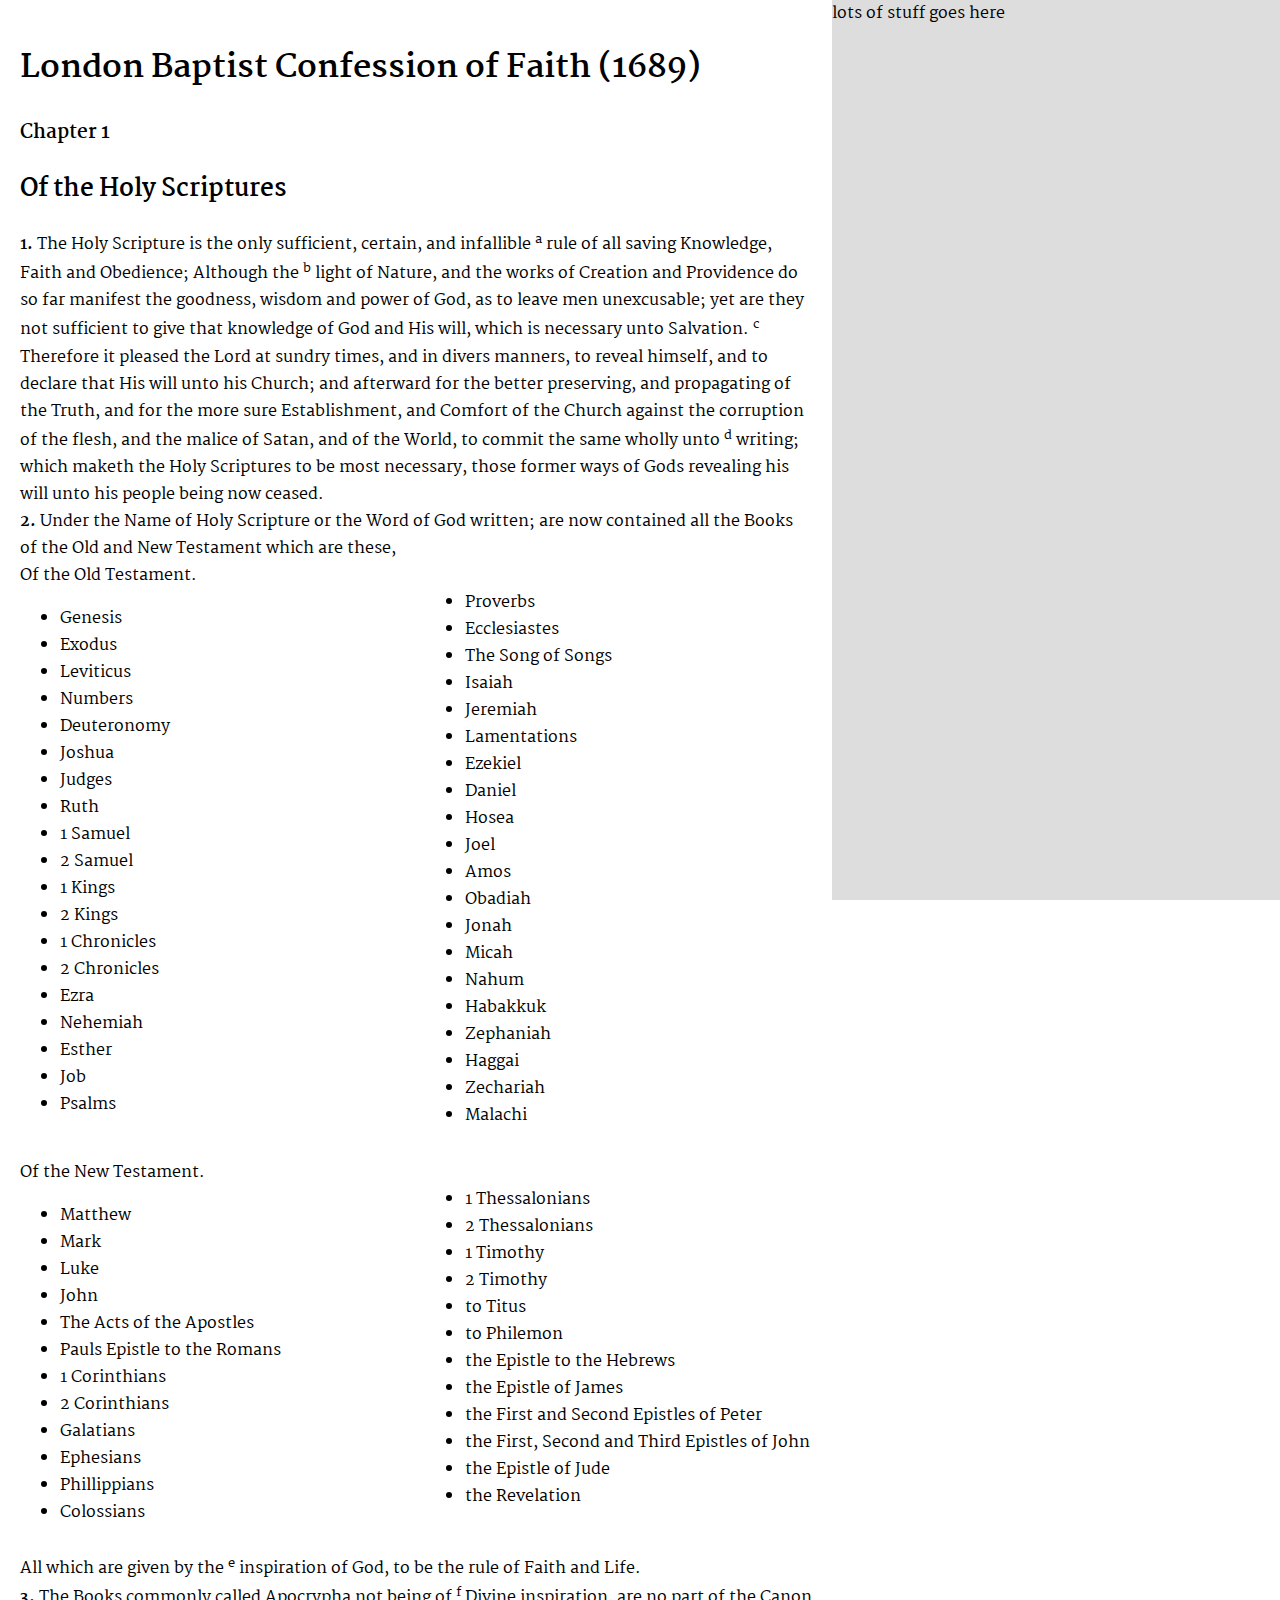
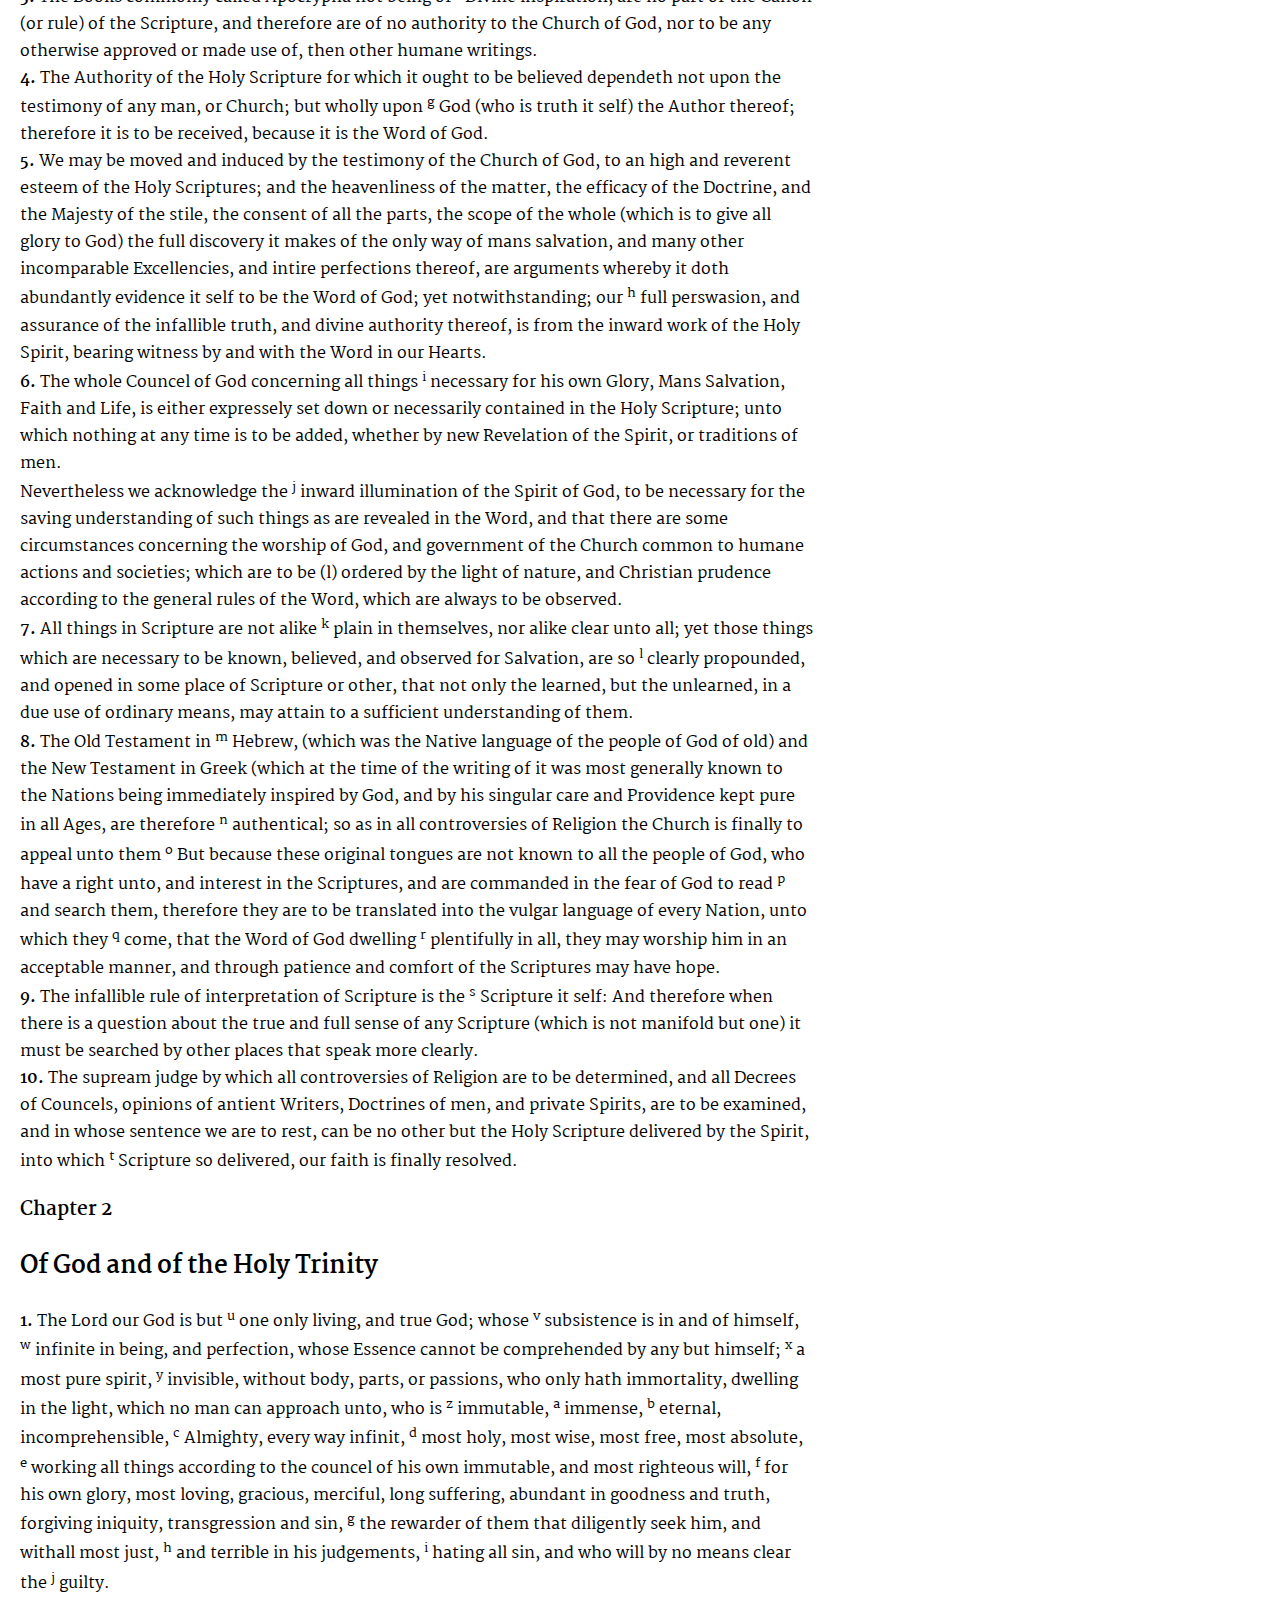
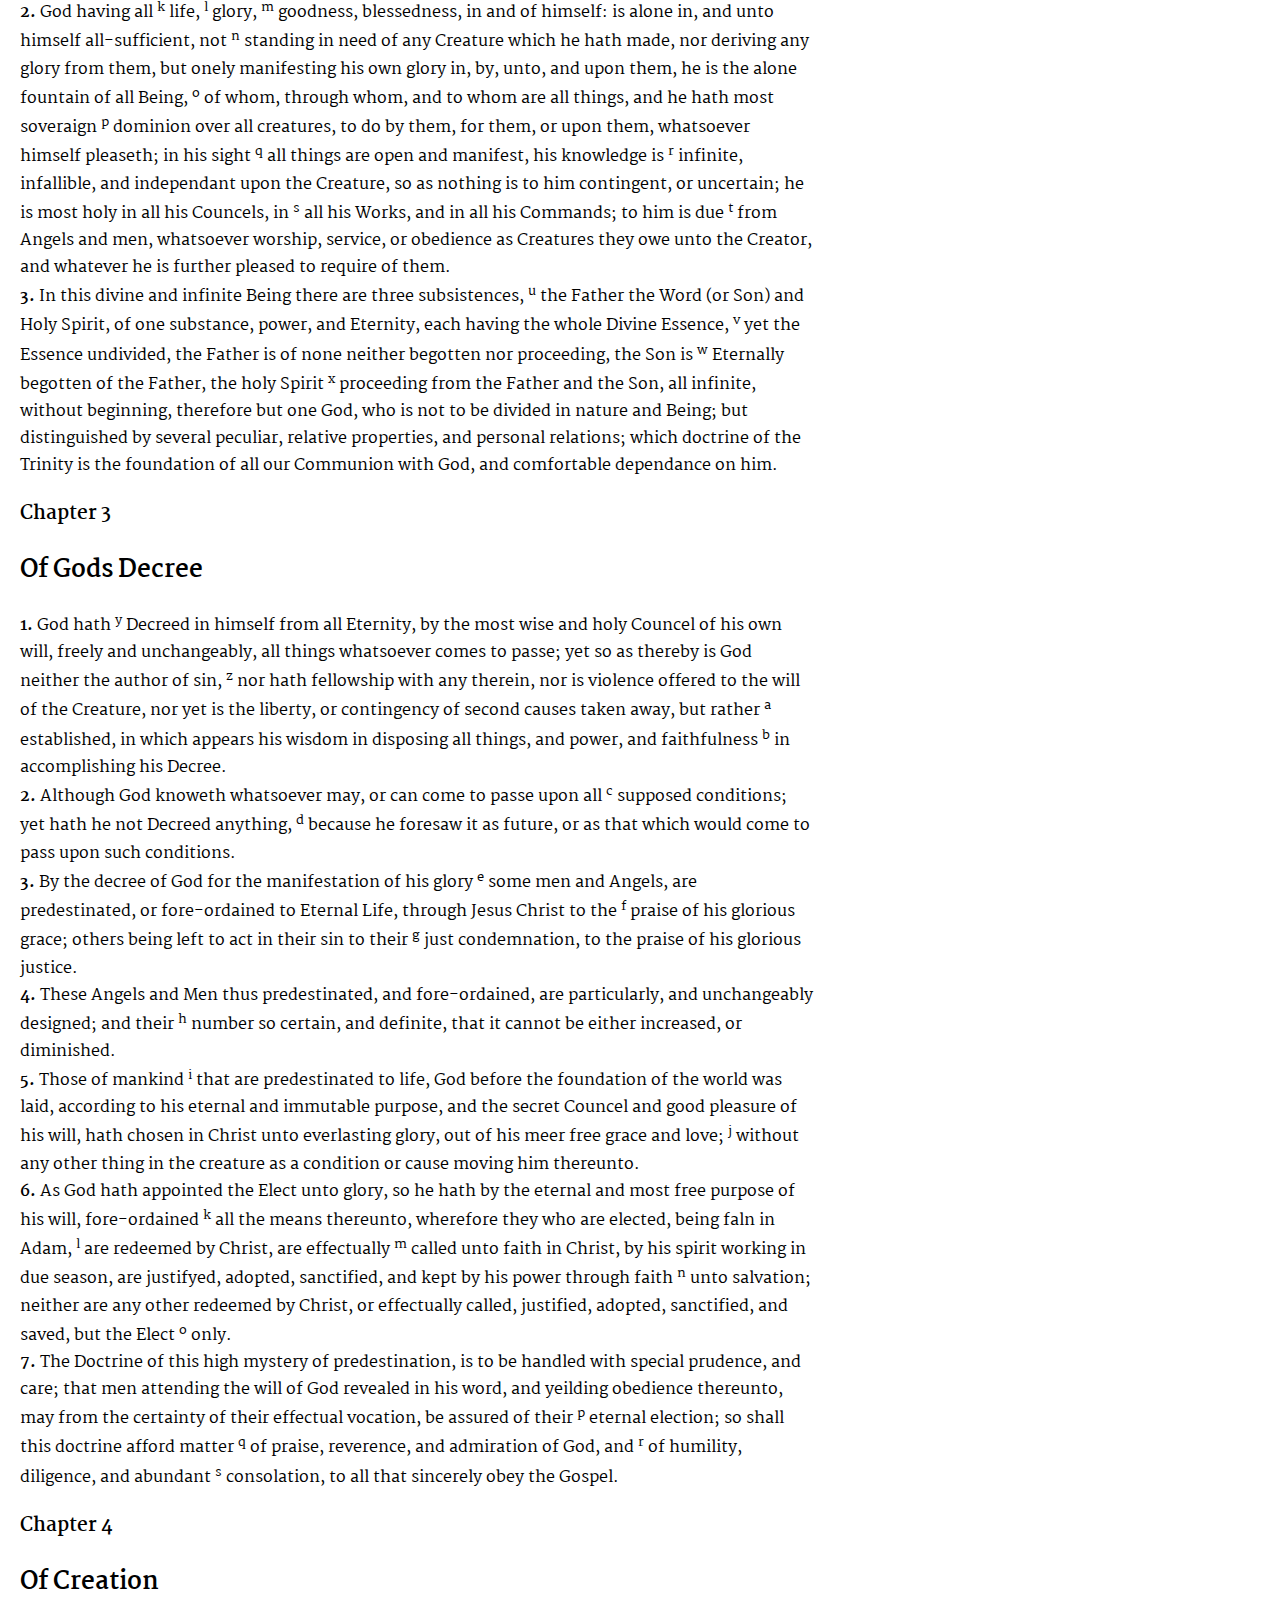
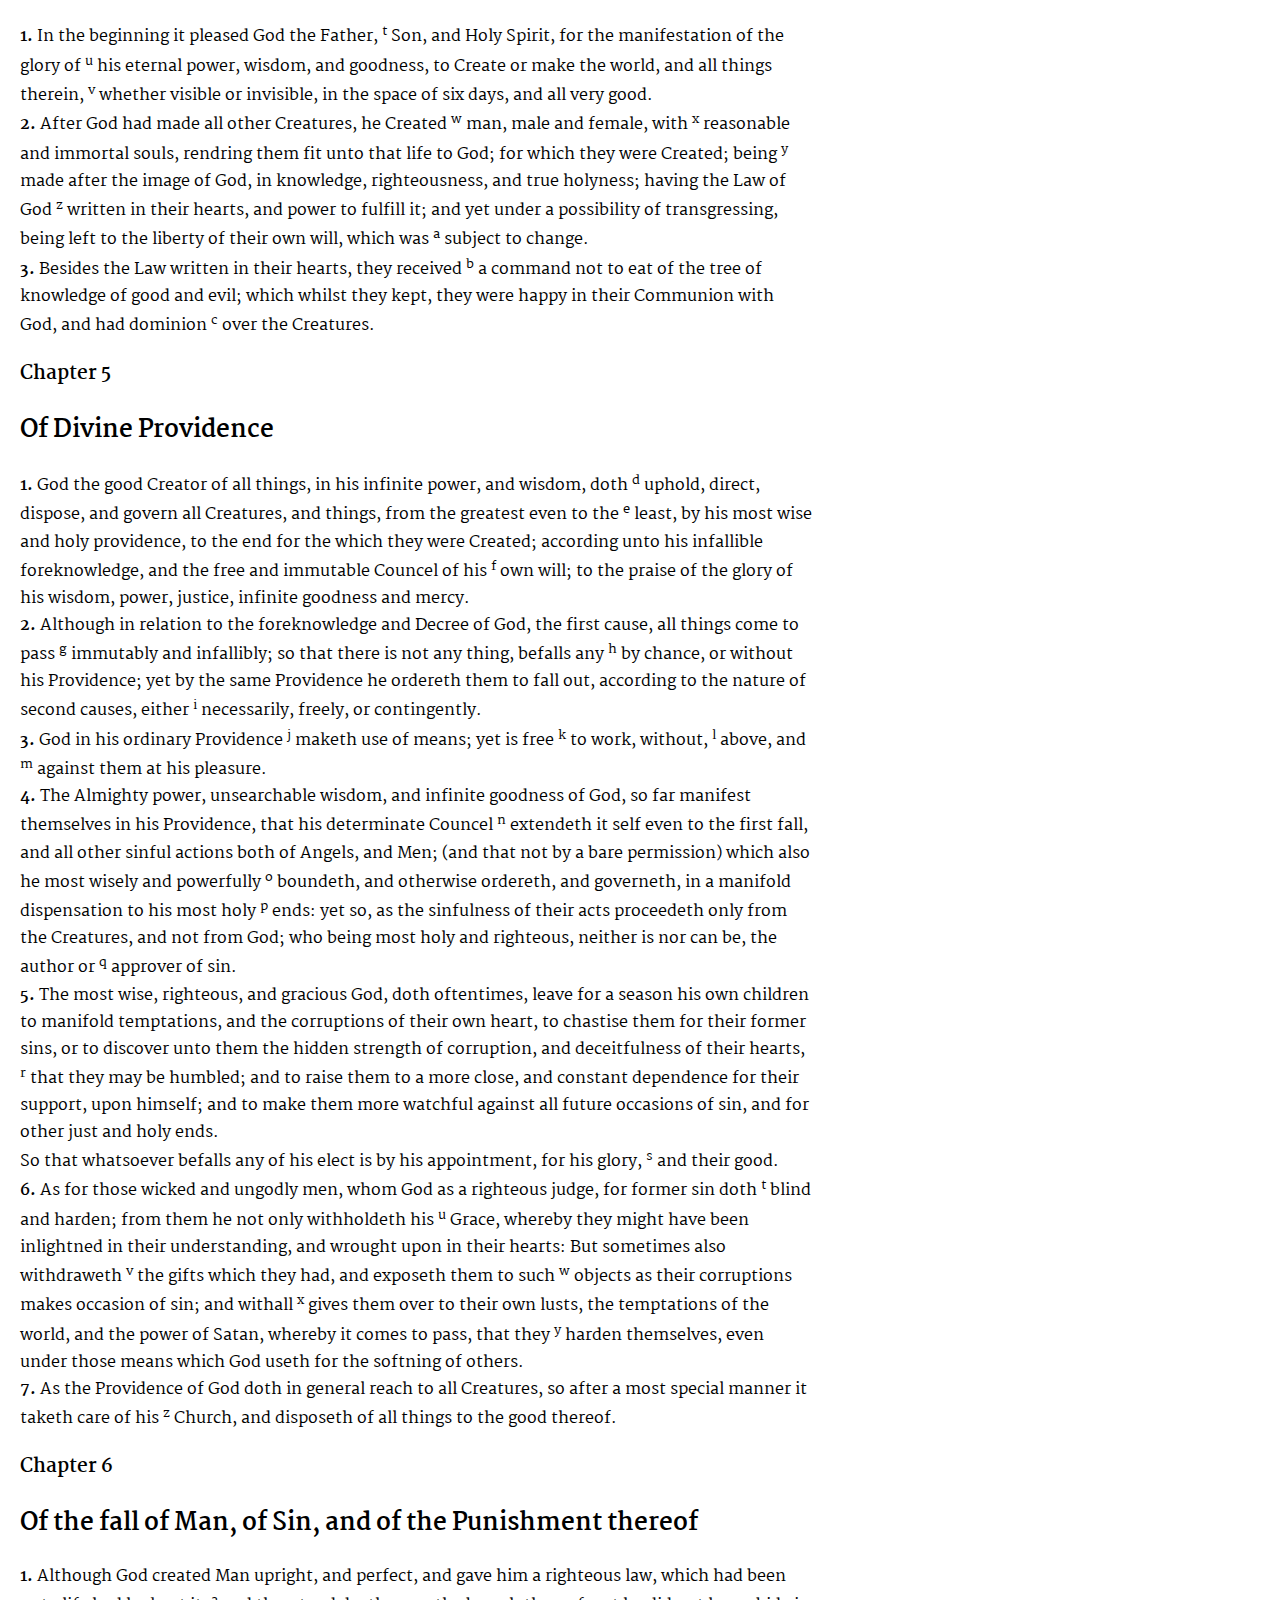
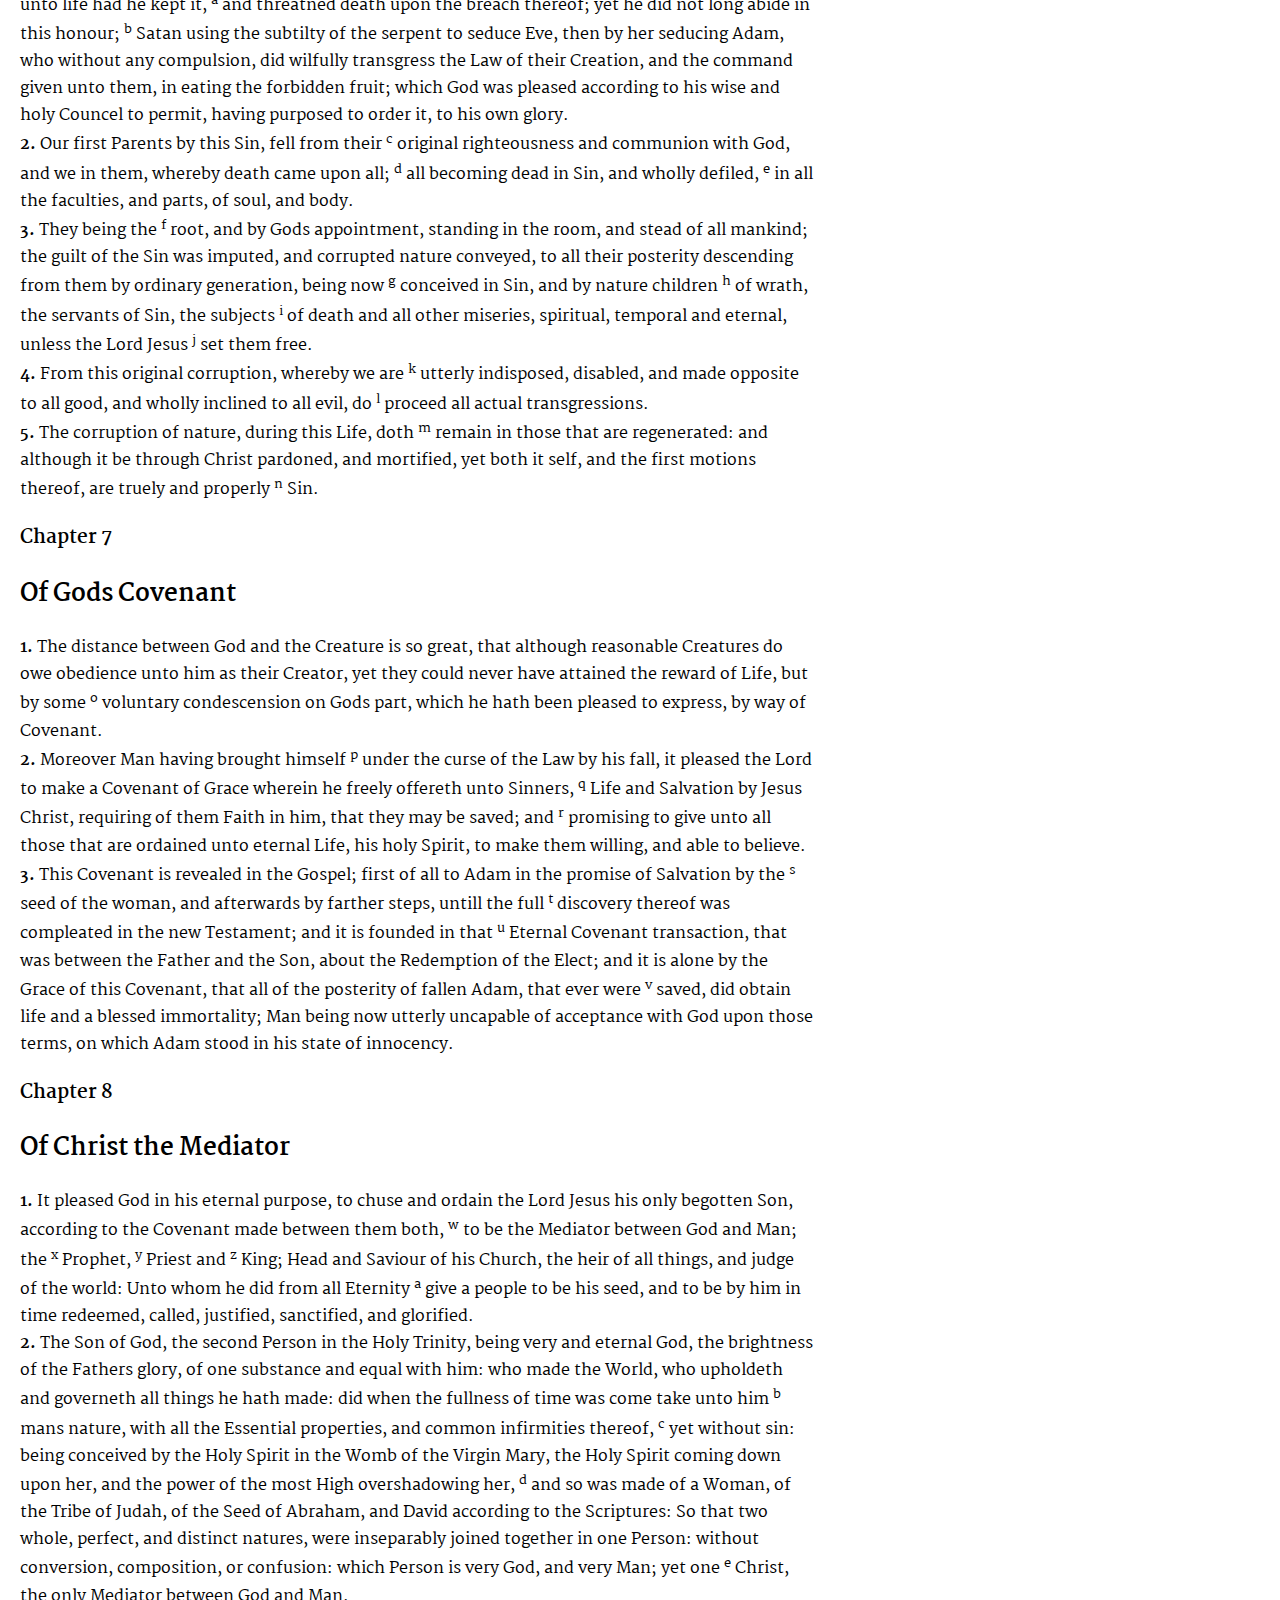
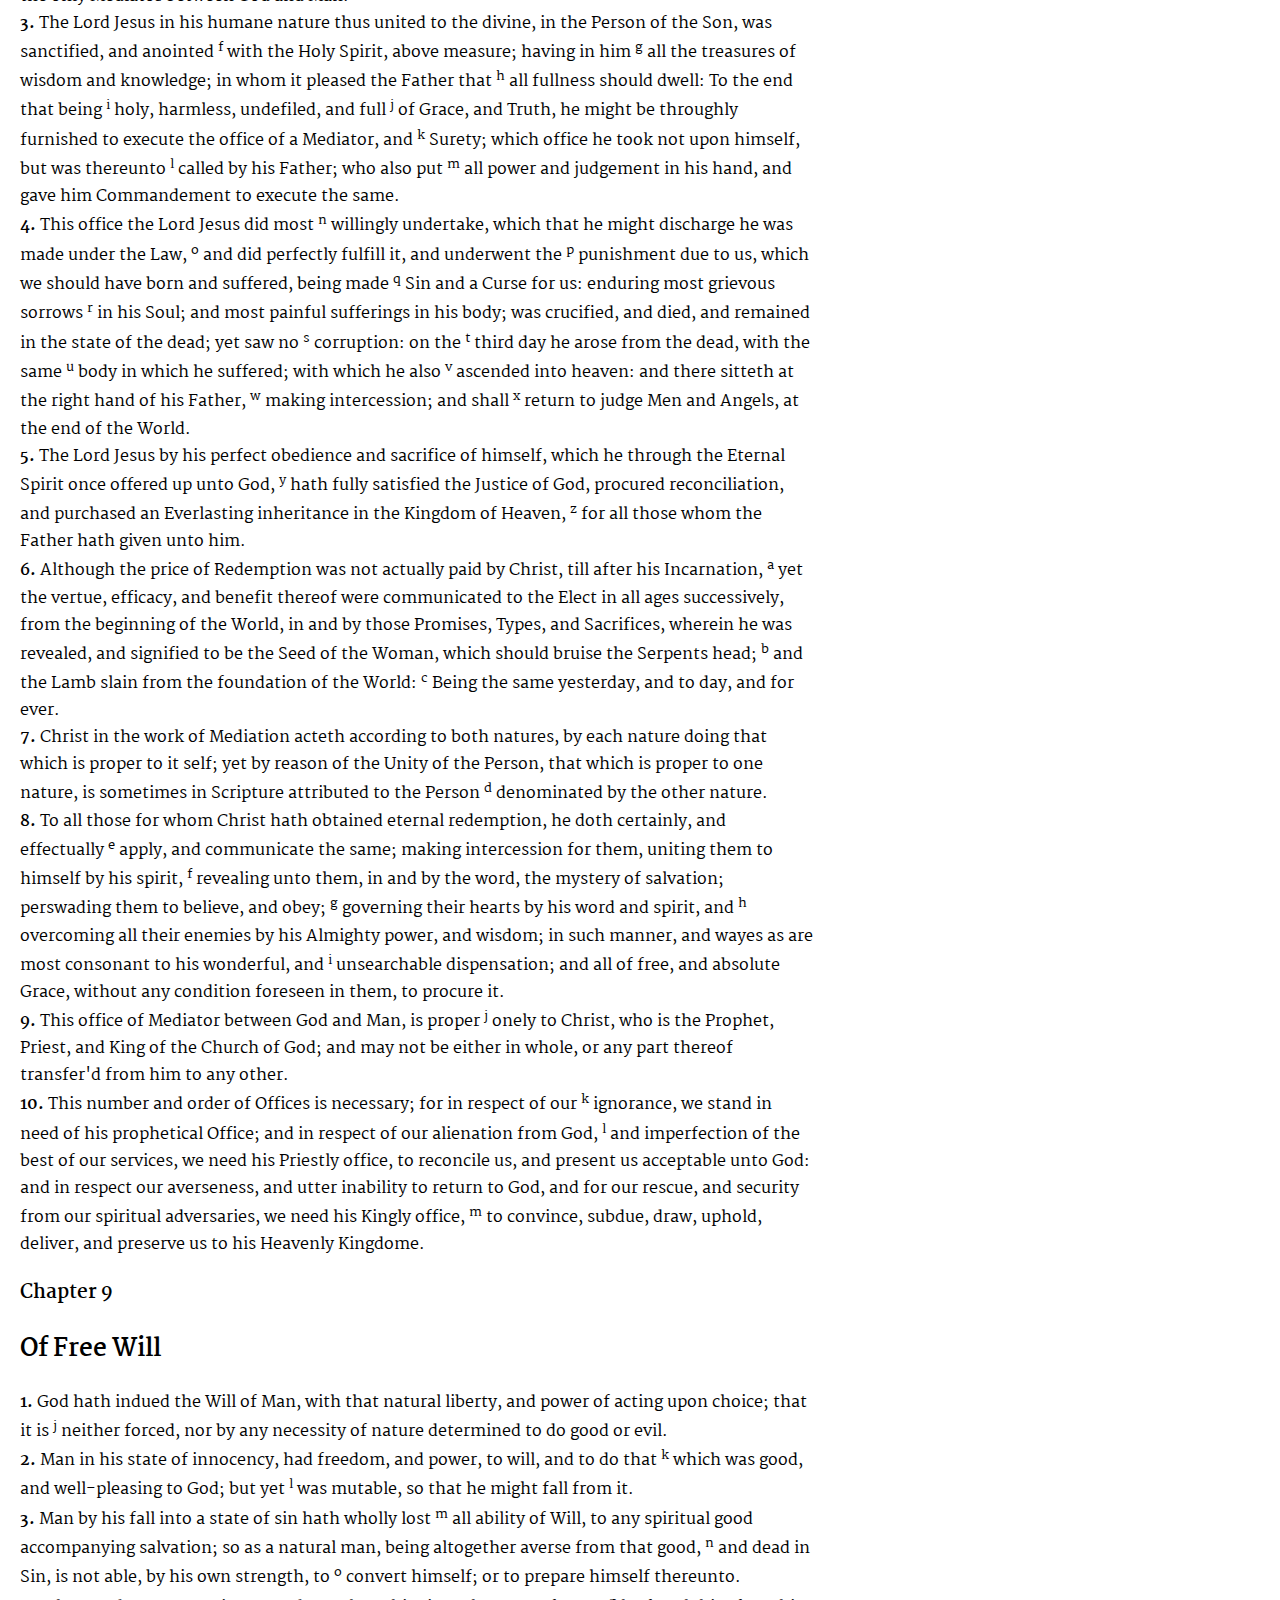
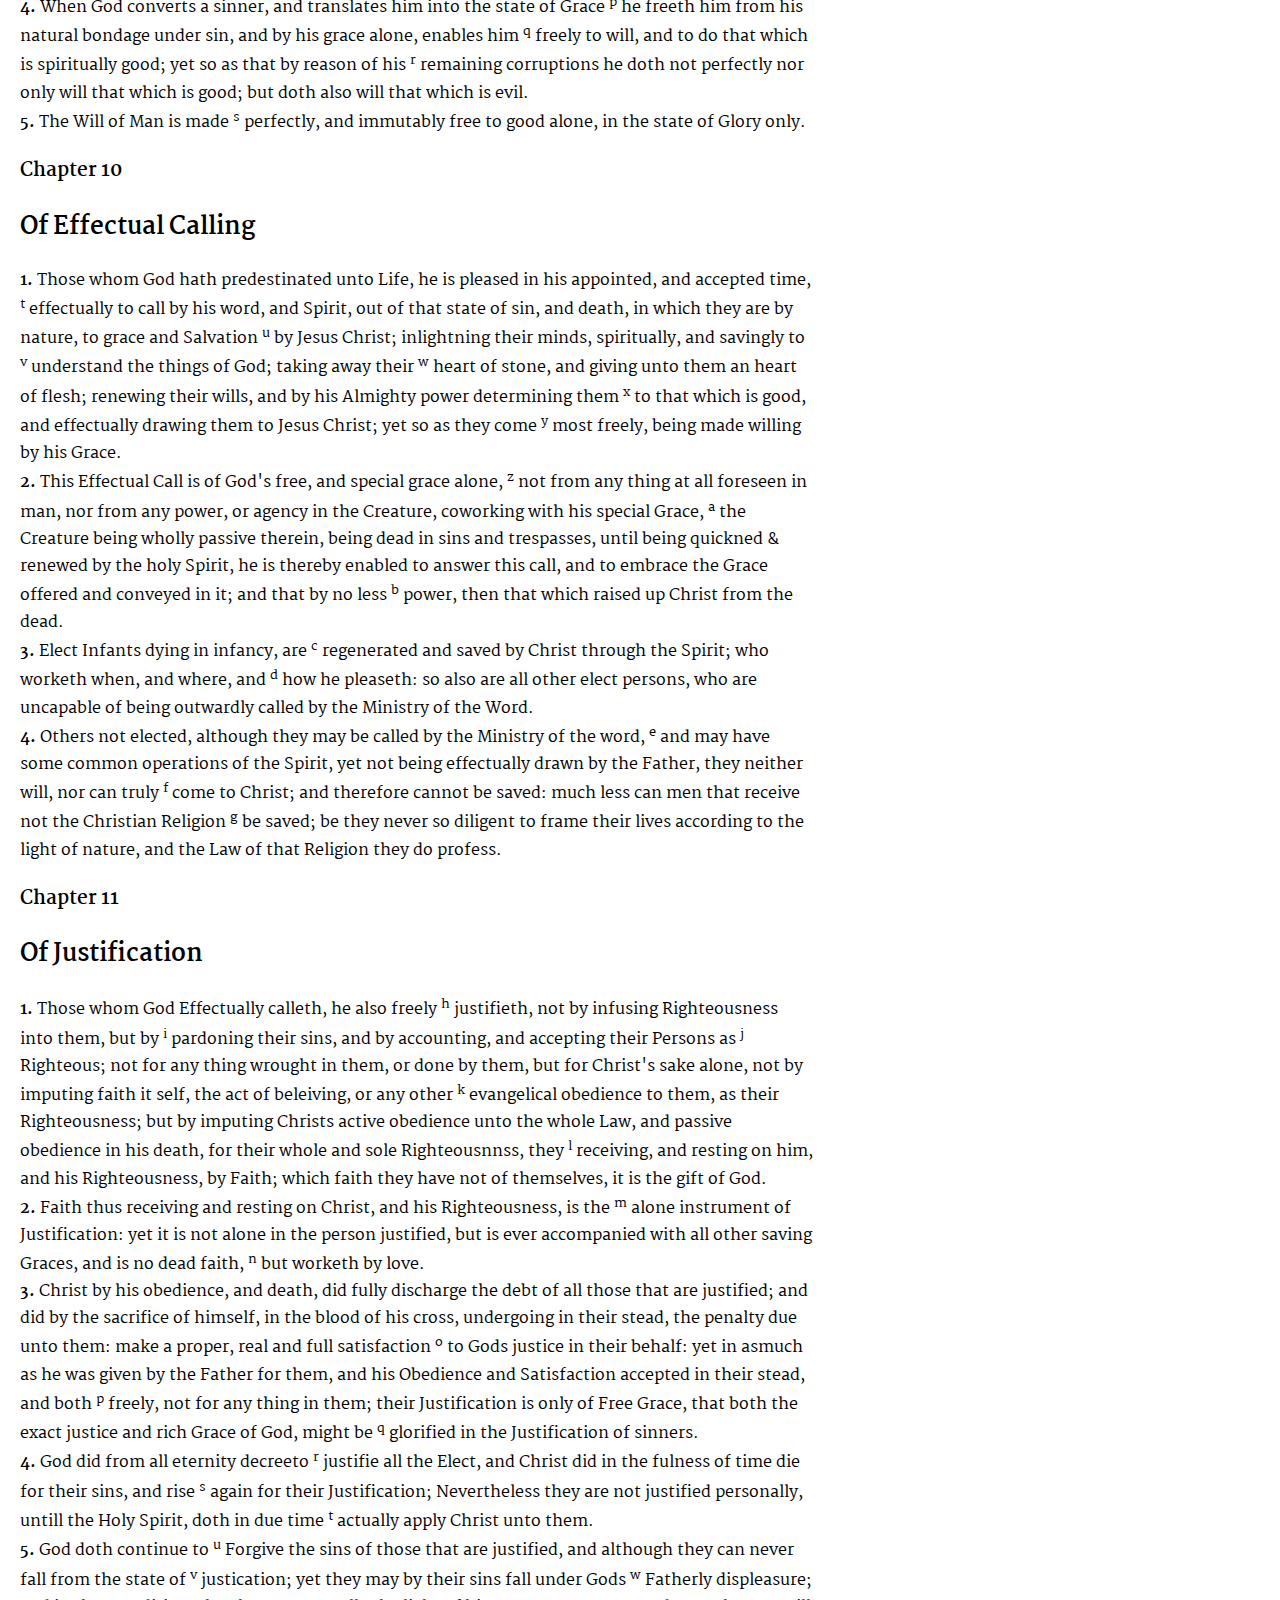
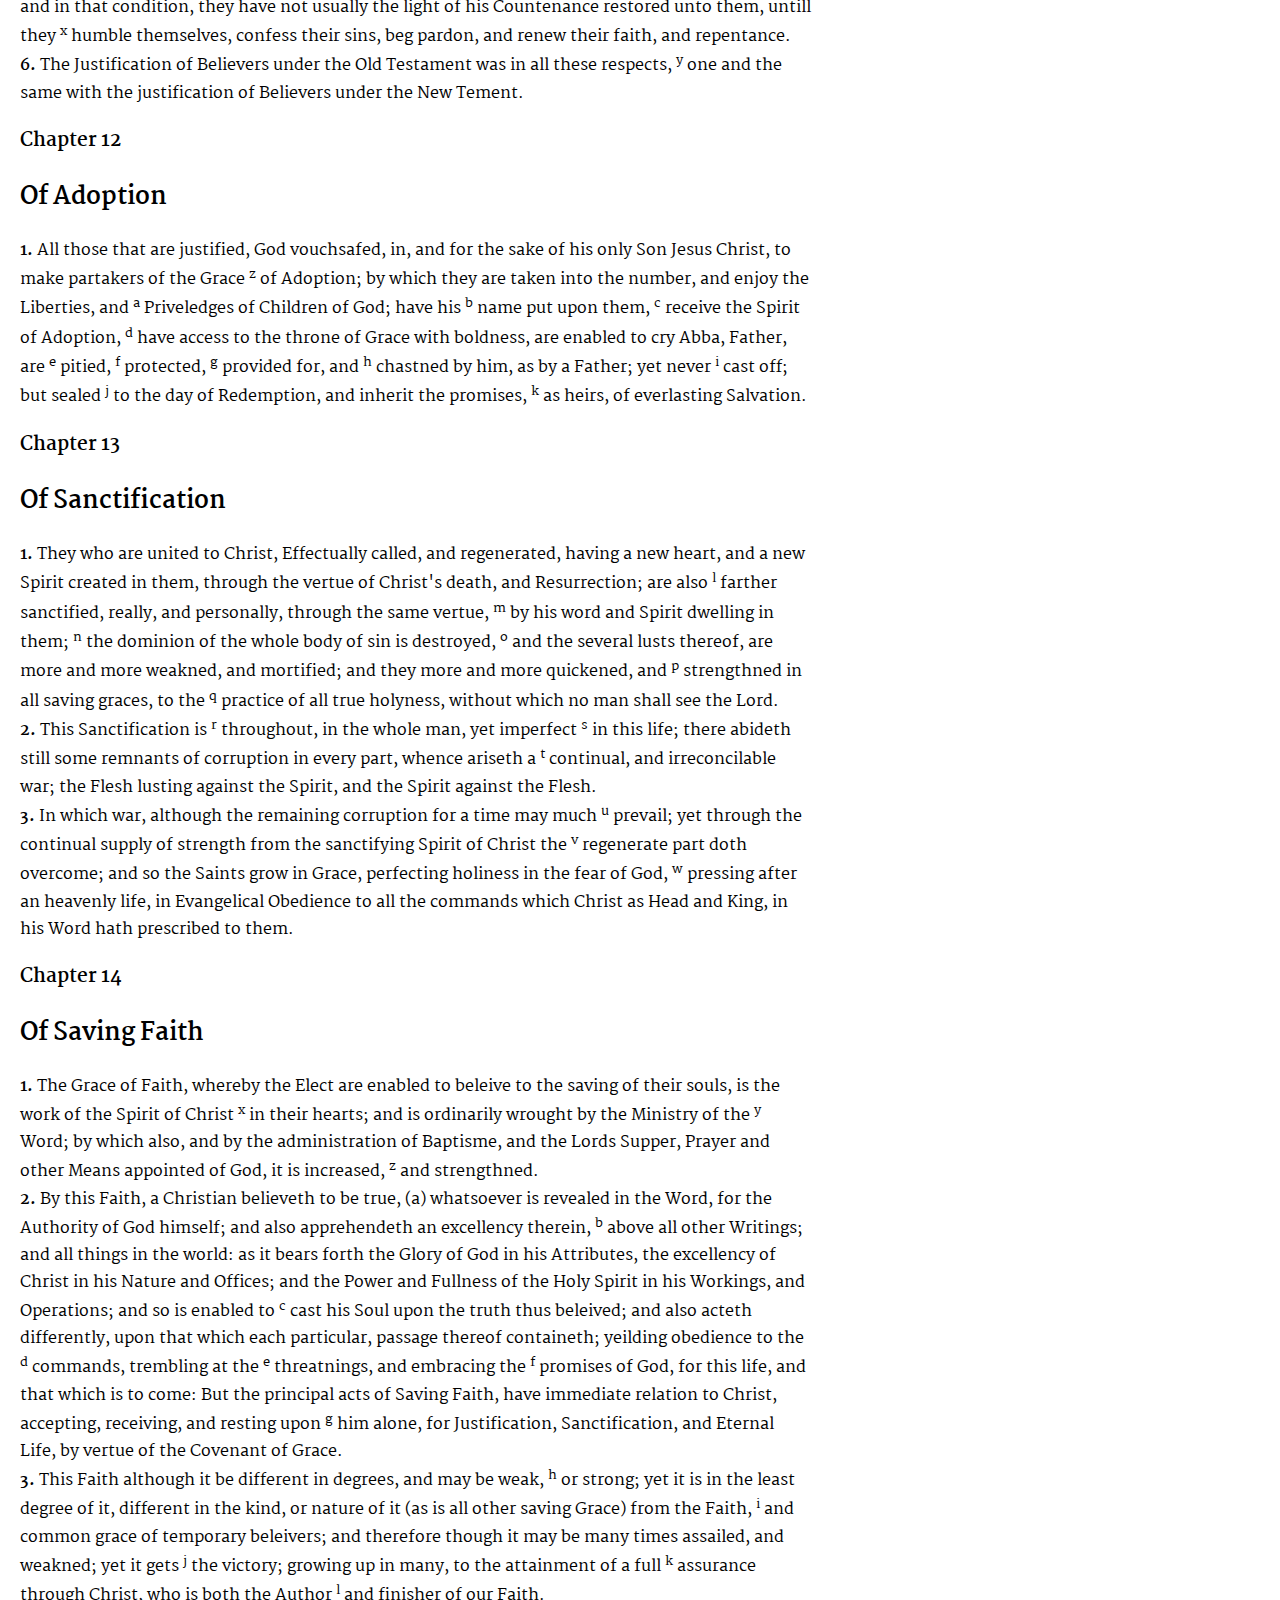
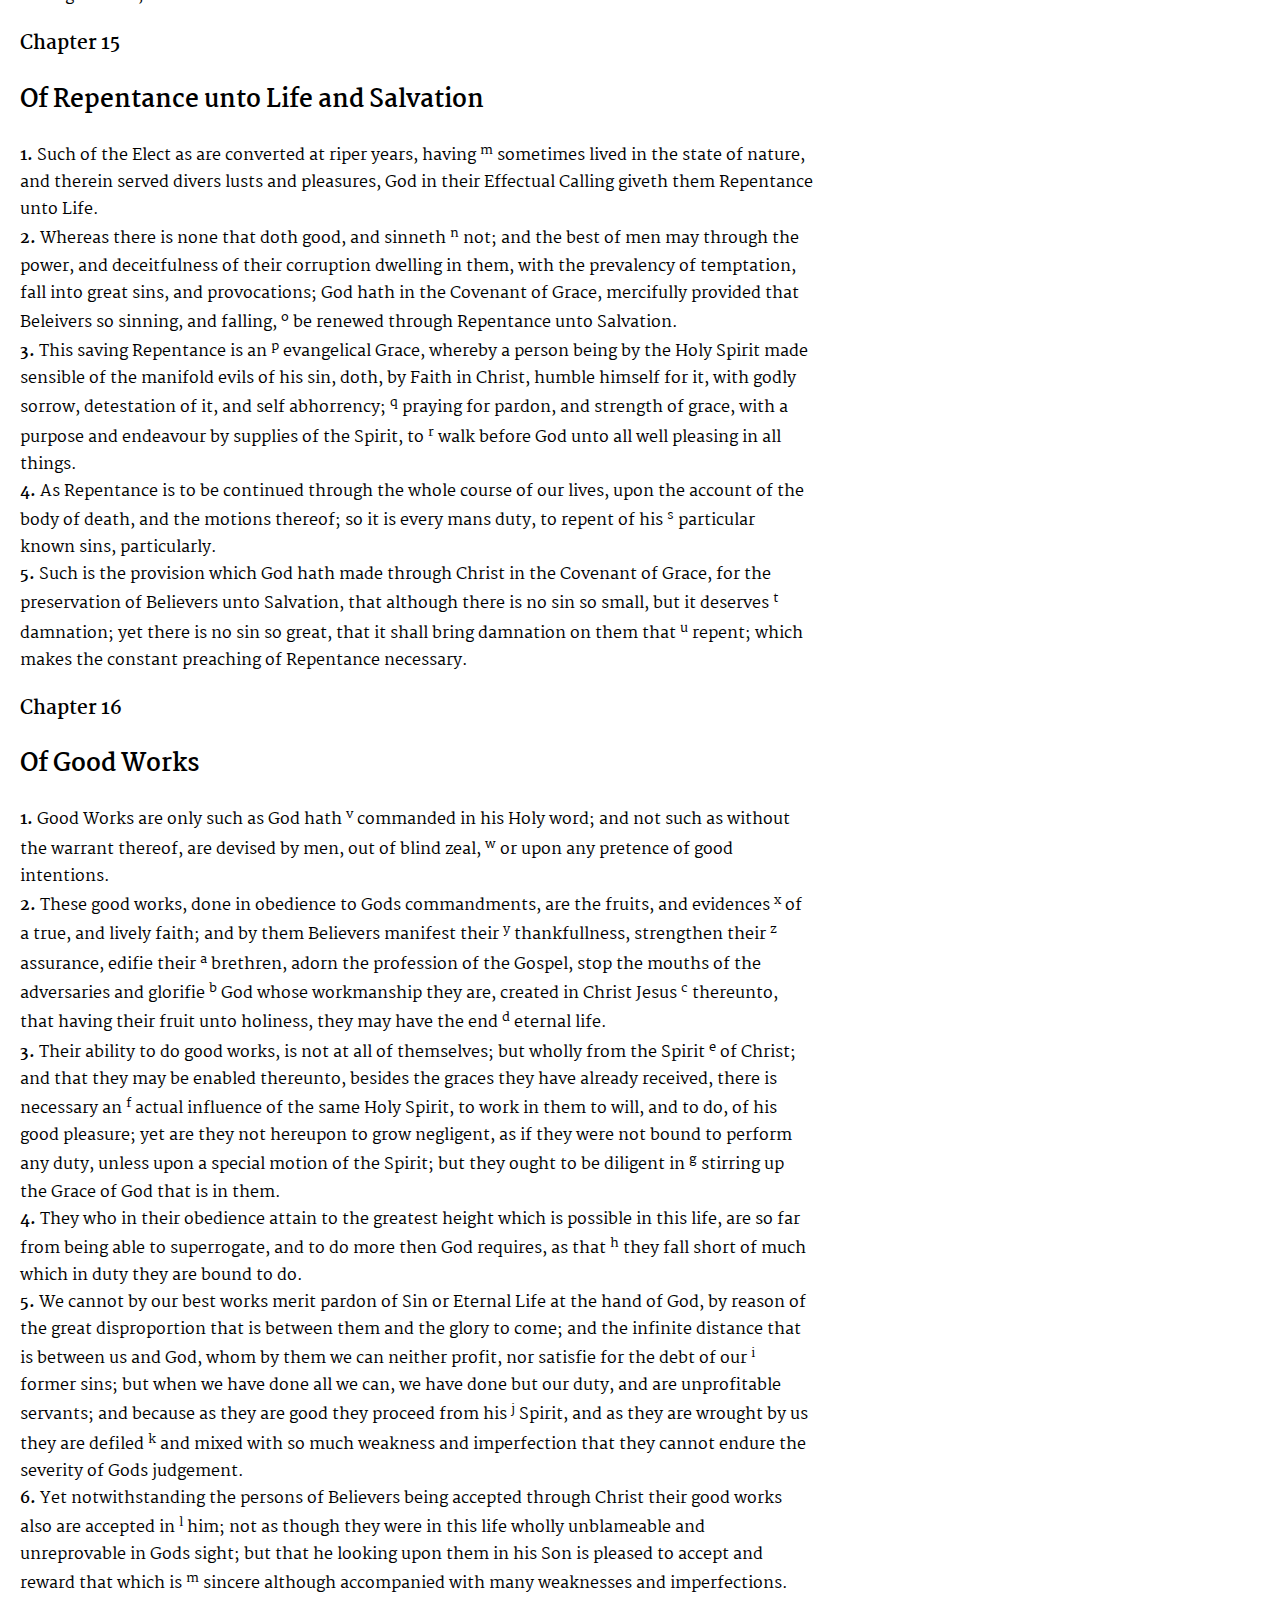
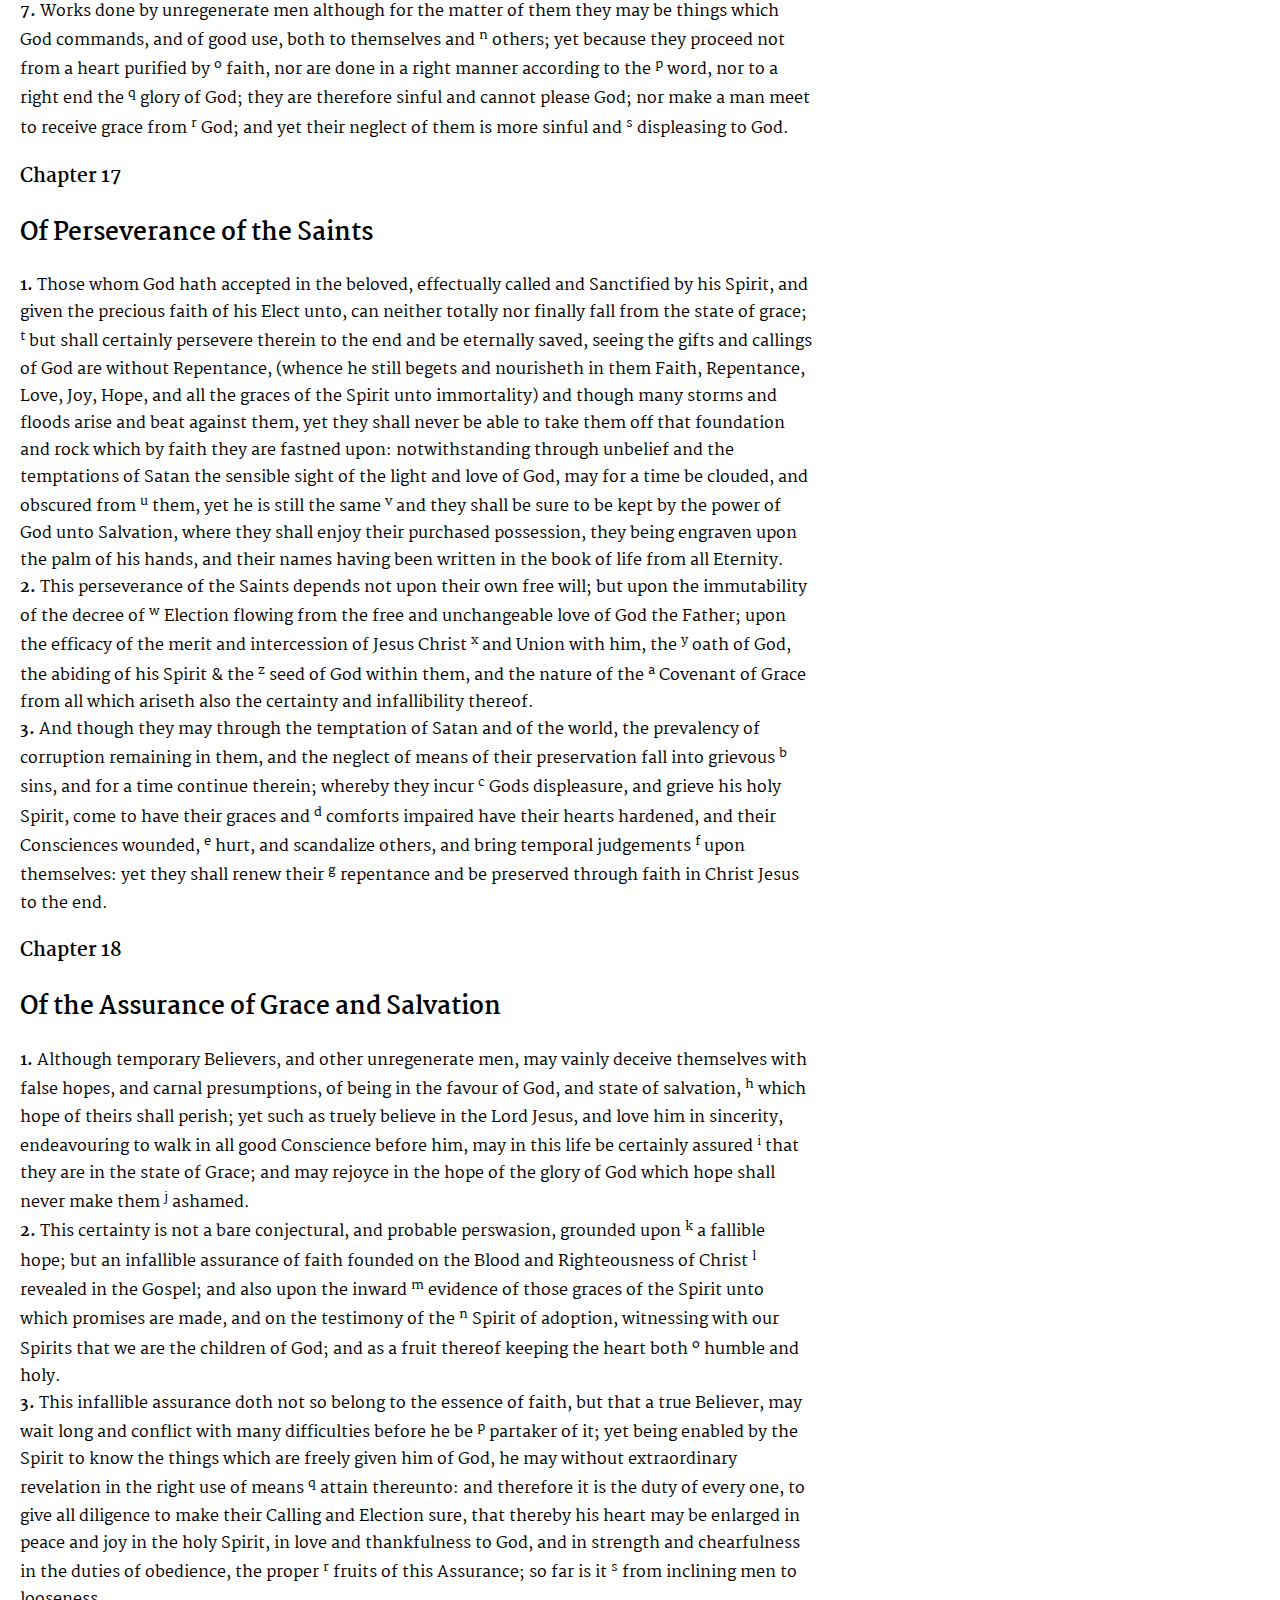
==== commit a0acf914: "Put list of books in two columns" ====
--- a/index.html
+++ b/index.html
@@ -11,852 +11,866 @@
 		<section>
 			<h3 id="chapter-1">Chapter 1</h3>
 			<h2>Of the Holy Scriptures</h2>
-			<p>
-				<span class="paragraph-number">1.</span>
-				The Holy Scripture is the only sufficient, certain, and infallible <span class="ref" data-verses="2 Timothy 3:15, 16, 17; Isaiah 8:20; Luke 16:29, 31; Ephesians 2:20;">a</span> rule of all saving Knowledge, Faith and Obedience; Although the <span class="ref" data-verses="Romans 1:14, 15; Psalms 19:1, 2, 3;">a</span> light of Nature, and the works of Creation and Providence do so far manifest the goodness, wisdom and power of God, as to leave men unexcusable; yet are they not sufficient to give that knowledge of God and His will, which is necessary unto Salvation. <span class="ref" data-verses="Hebrews 1:1;">b</span> Therefore it pleased the Lord at sundry times, and in divers manners, to reveal himself, and to declare that His will unto his Church; and afterward for the better preserving, and propagating of the Truth, and for the more sure Establishment, and Comfort of the Church against the corruption of the flesh, and the malice of Satan, and of the World, to commit the same wholly unto <span class="ref" data-verses="Proverbs 22:19, 20, 21; Romans 15:4; 2 Peter 1:19, 20;">c</span> writing; which maketh the Holy Scriptures to be most necessary, those former ways of Gods revealing his will unto his people being now ceased.
-			</p>
-			<p>
-				<span class="paragraph-number">2.</span>
+			<div class="paragraph">
+				<span class="paragraph-number" id="chapter-1-paragraph-1">1.</span>
+				The Holy Scripture is the only sufficient, certain, and infallible <span class="ref" data-verses="2 Timothy 3:15, 16, 17; Isaiah 8:20; Luke 16:29, 31; Ephesians 2:20;">a</span> rule of all saving Knowledge, Faith and Obedience; Although the <span class="ref" data-verses="Romans 1:19, 20, 21, 2:14, 15; Psalms 19:1, 2, 3;">b</span> light of Nature, and the works of Creation and Providence do so far manifest the goodness, wisdom and power of God, as to leave men unexcusable; yet are they not sufficient to give that knowledge of God and His will, which is necessary unto Salvation. <span class="ref" data-verses="Hebrews 1:1;">c</span> Therefore it pleased the Lord at sundry times, and in divers manners, to reveal himself, and to declare that His will unto his Church; and afterward for the better preserving, and propagating of the Truth, and for the more sure Establishment, and Comfort of the Church against the corruption of the flesh, and the malice of Satan, and of the World, to commit the same wholly unto <span class="ref" data-verses="Proverbs 22:19, 20, 21; Romans 15:4; 2 Peter 1:19, 20;">d</span> writing; which maketh the Holy Scriptures to be most necessary, those former ways of Gods revealing his will unto his people being now ceased.
+			</div>
+			<div class="paragraph">
+				<span class="paragraph-number" id="chapter-1-paragraph-2">2.</span>
 				Under the Name of Holy Scripture or the Word of God written; are now contained all the Books of the Old and New Testament which are these,
 				<br/>
 				Of the Old Testament.
 				<br/>
-				<ul>
-					<li>Genesis</li>
-					<li>Exodus</li>
-					<li>Leviticus</li>
-					<li>Numbers</li>
-					<li>Deuteronomy</li>
-					<li>Joshua</li>
-					<li>Judges</li>
-					<li>Ruth</li>
-					<li>1 Samuel</li>
-					<li>2 Samuel</li>
-					<li>1 Kings</li>
-					<li>2 Kings</li>
-					<li>1 Chronicles</li>
-					<li>2 Chronicles</li>
-					<li>Ezra</li>
-					<li>Nehemiah</li>
-					<li>Esther</li>
-					<li>Job</li>
-					<li>Psalms</li>
-					<li>Proverbs</li>
-					<li>Ecclesiastes</li>
-					<li>The Song of Songs</li>
-					<li>Isaiah</li>
-					<li>Jeremiah</li>
-					<li>Lamentations</li>
-					<li>Ezekiel</li>
-					<li>Daniel</li>
-					<li>Hosea</li>
-					<li>Joel</li>
-					<li>Amos</li>
-					<li>Obadiah</li>
-					<li>Jonah</li>
-					<li>Micah</li>
-					<li>Nahum</li>
-					<li>Habakkuk</li>
-					<li>Zephaniah</li>
-					<li>Haggai</li>
-					<li>Zechariah</li>
-					<li>Malachi</li>
-				</ul>
+				<div class="books">
+					<ul>
+						<li>Genesis</li>
+						<li>Exodus</li>
+						<li>Leviticus</li>
+						<li>Numbers</li>
+						<li>Deuteronomy</li>
+						<li>Joshua</li>
+						<li>Judges</li>
+						<li>Ruth</li>
+						<li>1 Samuel</li>
+						<li>2 Samuel</li>
+						<li>1 Kings</li>
+						<li>2 Kings</li>
+						<li>1 Chronicles</li>
+						<li>2 Chronicles</li>
+						<li>Ezra</li>
+						<li>Nehemiah</li>
+						<li>Esther</li>
+						<li>Job</li>
+						<li>Psalms</li>
+						<li>Proverbs</li>
+						<li>Ecclesiastes</li>
+						<li>The Song of Songs</li>
+						<li>Isaiah</li>
+						<li>Jeremiah</li>
+						<li>Lamentations</li>
+						<li>Ezekiel</li>
+						<li>Daniel</li>
+						<li>Hosea</li>
+						<li>Joel</li>
+						<li>Amos</li>
+						<li>Obadiah</li>
+						<li>Jonah</li>
+						<li>Micah</li>
+						<li>Nahum</li>
+						<li>Habakkuk</li>
+						<li>Zephaniah</li>
+						<li>Haggai</li>
+						<li>Zechariah</li>
+						<li>Malachi</li>
+					</ul>
+				</div>
 				<br/>
 				Of the New Testament.
 				<br/>
-				<ul>
-					<li>Matthew</li>
-					<li>Mark</li>
-					<li>Luke</li>
-					<li>John</li>
-					<li>The Acts of the Apostles</li>
-					<li>Pauls Epistle to the Romans</li>
-					<li>1 Corinthians</li>
-					<li>2 Corinthians</li>
-					<li>Galatians</li>
-					<li>Ephesians</li>
-					<li>Phillippians</li>
-					<li>Colossians</li>
-					<li>1 Thessalonians</li>
-					<li>2 Thessalonians</li>
-					<li>1 Timothy</li>
-					<li>2 Timothy</li>
-					<li>to Titus</li>
-					<li>to Philemon</li>
-					<li>the Epistle of the Hebrews</li>
-					<li>the Epistle of James</li>
-					<li>The first and second Epistles of Peter</li>
-					<li>The first, second and third Epistles of John</li>
-					<li>the Epistle of Jude</li>
-					<li>the Revelation</li>
+				<div class="books">
+					<ul>
+						<li>Matthew</li>
+						<li>Mark</li>
+						<li>Luke</li>
+						<li>John</li>
+						<li>The Acts of the Apostles</li>
+						<li>Pauls Epistle to the Romans</li>
+						<li>1 Corinthians</li>
+						<li>2 Corinthians</li>
+						<li>Galatians</li>
+						<li>Ephesians</li>
+						<li>Phillippians</li>
+						<li>Colossians</li>
+						<li>1 Thessalonians</li>
+						<li>2 Thessalonians</li>
+						<li>1 Timothy</li>
+						<li>2 Timothy</li>
+						<li>to Titus</li>
+						<li>to Philemon</li>
+						<li>the Epistle to the Hebrews</li>
+						<li>the Epistle of James</li>
+						<li>the First and Second Epistles of Peter</li>
+						<li>the First, Second and Third Epistles of John</li>
+						<li>the Epistle of Jude</li>
+						<li>the Revelation</li>
+					</ul>
+				</div>
+				<br/>
+				All which are given by the <span class="ref" data-verses="2 Timothy 3:16">e</span> inspiration of God, to be the rule of Faith and Life.
 				</ul>
 				<br/>
-			</p>
-			<p>
-				<span class="paragraph-number">3.</span>
-				The Books commonly called Apocrypha not being of <span class="ref" data-verses="Luke 24:44; Romans 3:2;">d</span> Divine inspiration, are no part of the Canon (or rule) of the Scripture, and therefore are of no authority to the Church of God, nor to be any otherwise approved or made use of, then other humane writings.
-			</p>
-			<p>
-				<span class="paragraph-number">4.</span>
-				The Authority of the Holy Scripture for which it ought to be believed dependeth not upon the testimony of any man, or Church; but wholly upon <span class="ref" data-verses="2 Peter 1:19, 20, 21; 2 Timothy 3:16; 2 Thessalonians 2:13; 1 John 5:9;">e</span> God (who is truth it self) the Author thereof; therefore it is to be received, because it is the Word of God.
-			</p>
-			<p>
-				<span class="paragraph-number">5.</span>
-				We may be moved and induced by the testimony of the Church of God, to an high and reverent esteem of the Holy Scriptures; and the heavenliness of the matter, the efficacy of the Doctrine, and the Majesty of the stile, the consent of all the parts, the scope of the whole (which is to give all glory to God) the full discovery it makes of the only way of mans salvation, and many other incomparable Excellencies, and intire perfections thereof, are arguments whereby it doth abundantly evidence it self to be the Word of God; yet notwithstanding; our <span class="ref" data-verses="John 2:27; 1 Corinthians 2:1;">f</span> full perswasion, and assurance of the infallible truth, and divine authority thereof, is from the inward work of the Holy Spirit, bearing witness by and with the Word in our Hearts.
-			</p>
-			<p>
-				<span class="paragraph-number">6.</span>
-				The whole Councel of God concerning all things <span class="ref" data-verses="2 Timothy 3:15, 16, 17; Galatians 1:8, 9;">g</span> necessary for his own Glory, Mans Salvation, Faith and Life, is either expressely set down or necessarily contained in the Holy Scripture; unto which nothing at any time is to be added, whether by new Revelation of the Spirit, or traditions of men.
-			</p>
-			<p>
-				<span class="paragraph-number">7.</span>
-				All things in Scripture are not alike <span class="ref" data-verses="2 Peter 3:16;">h</span> plain in themselves, nor alike clear unto all; yet those things which are necessary to be known, believed, and observed for Salvation, are so <span class="ref" data-verses="Psalms 19:130;">i</span> clearly propounded, and opened in some place of Scripture or other, that not only the learned, but the unlearned, in a due use of ordinary means, may attain to a sufficient understanding of them.
-			</p>
-			<p>
-				<span class="paragraph-number">8.</span>
-				The Old Testament in <span class="ref" data-verses="Romans 3:2;">j</span> Hebrew, (which was the Native language of the people of God of old) and the New Testament in Greek (which at the time of the writing of it was most generally known to the Nations being immediately inspired by God, and by his singular care and Providence kept pure in all Ages, are therefore <span class="ref" data-verses="Isaiah 8:20;">k</span> authentical; so as in all controversies of Religion the Church is finally to appeal unto them <span class="ref" data-verses="Acts 15:15;">l</span> But because these original tongues are not known to all the people of God, who have a right unto, and interest in the Scriptures, and are commanded in the fear of God to read <span class="ref" data-verses="John 5:39;">m</span> and search them, therefore they are to be translated into the vulgar language of every Nation, unto which they <span class="ref" data-verses="1 Corinthians 14,:28;">n</span> come, that the Word of God dwelling <span class="ref" data-verses="Colossians 3:16;">o</span> plentifully in all, they may worship him in an acceptable manner, and through patience and comfort of the Scriptures may have hope.
-			</p>
-			<p>
-				<span class="paragraph-number">9.</span>
-				The infallible rule of interpretation of Scripture is the <span class="ref" data-verses="2 Peter 1:20, 21; Acts 15:15, 16;">p</span> Scripture it self: And therefore when there is a question about the true and full sense of any Scripture (which is not manifold but one) it must be searched by other places that speak more clearly.
-			</p>
-			<p>
-				<span class="paragraph-number">10.</span>
-				The supream judge by which all controversies of Religion are to be determined, and all Decrees of Councels, opinions of antient Writers, Doctrines of men, and private Spirits, are to be examined, and in whose sentence we are to rest, can be no other but the Holy Scripture delivered by the Spirit, into which <span class="ref" data-verses="Matthew 22:31; Ephesians 2:20; Acts 28:23;">q</span> Scripture so delivered, our faith is finally resolved.
-			</p>
+			</div>
+			<div class="paragraph">
+				<span class="paragraph-number" id="chapter-1-paragraph-3">3.</span>
+				The Books commonly called Apocrypha not being of <span class="ref" data-verses="Luke 24:44; Romans 3:2;">f</span> Divine inspiration, are no part of the Canon (or rule) of the Scripture, and therefore are of no authority to the Church of God, nor to be any otherwise approved or made use of, then other humane writings.
+			</div>
+			<div class="paragraph">
+				<span class="paragraph-number" id="chapter-1-paragraph-4">4.</span>
+				The Authority of the Holy Scripture for which it ought to be believed dependeth not upon the testimony of any man, or Church; but wholly upon <span class="ref" data-verses="2 Peter 1:19, 20, 21; 2 Timothy 3:16; 2 Thessalonians 2:13; 1 John 5:9;">g</span> God (who is truth it self) the Author thereof; therefore it is to be received, because it is the Word of God.
+			</div>
+			<div class="paragraph">
+				<span class="paragraph-number" id="chapter-1-paragraph-5">5.</span>
+				We may be moved and induced by the testimony of the Church of God, to an high and reverent esteem of the Holy Scriptures; and the heavenliness of the matter, the efficacy of the Doctrine, and the Majesty of the stile, the consent of all the parts, the scope of the whole (which is to give all glory to God) the full discovery it makes of the only way of mans salvation, and many other incomparable Excellencies, and intire perfections thereof, are arguments whereby it doth abundantly evidence it self to be the Word of God; yet notwithstanding; our <span class="ref" data-verses="John 16:13, 14; 1 Corinthians 2:10, 11, 12; 1 John 2:2, 20, 27">h</span> full perswasion, and assurance of the infallible truth, and divine authority thereof, is from the inward work of the Holy Spirit, bearing witness by and with the Word in our Hearts.
+			</div>
+			<div class="paragraph">
+				<span class="paragraph-number" id="chapter-1-paragraph-6">6.</span>
+				The whole Councel of God concerning all things <span class="ref" data-verses="2 Timothy 3:15, 16, 17; Galatians 1:8, 9;">i</span> necessary for his own Glory, Mans Salvation, Faith and Life, is either expressely set down or necessarily contained in the Holy Scripture; unto which nothing at any time is to be added, whether by new Revelation of the Spirit, or traditions of men.
+				</ul>
+				<br/>
+				Nevertheless we acknowledge the <span class="ref" data-verses="John 6:45; 1 Corinthians 2:9, 10, 11, 12;">j</span> inward illumination of the Spirit of God, to be necessary for the saving understanding of such things as are revealed in the Word, and that there are some circumstances concerning the worship of God, and government of the Church common to humane actions and societies; which are to be (l) ordered by the light of nature, and Christian prudence according to the general rules of the Word, which are always to be observed.
+			</div>
+			<div class="paragraph">
+				<span class="paragraph-number" id="chapter-1-paragraph-7">7.</span>
+				All things in Scripture are not alike <span class="ref" data-verses="2 Peter 3:16;">k</span> plain in themselves, nor alike clear unto all; yet those things which are necessary to be known, believed, and observed for Salvation, are so <span class="ref" data-verses="Psalms 19:7; 119:130;">l</span> clearly propounded, and opened in some place of Scripture or other, that not only the learned, but the unlearned, in a due use of ordinary means, may attain to a sufficient understanding of them.
+			</div>
+			<div class="paragraph">
+				<span class="paragraph-number" id="chapter-1-paragraph-8">8.</span>
+				The Old Testament in <span class="ref" data-verses="Romans 3:2;">m</span> Hebrew, (which was the Native language of the people of God of old) and the New Testament in Greek (which at the time of the writing of it was most generally known to the Nations being immediately inspired by God, and by his singular care and Providence kept pure in all Ages, are therefore <span class="ref" data-verses="Isaiah 8:20;">n</span> authentical; so as in all controversies of Religion the Church is finally to appeal unto them <span class="ref" data-verses="Acts 15:15;">o</span> But because these original tongues are not known to all the people of God, who have a right unto, and interest in the Scriptures, and are commanded in the fear of God to read <span class="ref" data-verses="John 5:39;">p</span> and search them, therefore they are to be translated into the vulgar language of every Nation, unto which they <span class="ref" data-verses="1 Corinthians 14:6, 9, 11, 12, 24, 28;">q</span> come, that the Word of God dwelling <span class="ref" data-verses="Colossians 3:16;">r</span> plentifully in all, they may worship him in an acceptable manner, and through patience and comfort of the Scriptures may have hope.
+			</div>
+			<div class="paragraph">
+				<span class="paragraph-number" id="chapter-1-paragraph-9">9.</span>
+				The infallible rule of interpretation of Scripture is the <span class="ref" data-verses="2 Peter 1:20, 21; Acts 15:15, 16;">s</span> Scripture it self: And therefore when there is a question about the true and full sense of any Scripture (which is not manifold but one) it must be searched by other places that speak more clearly.
+			</div>
+			<div class="paragraph">
+				<span class="paragraph-number" id="chapter-1-paragraph-10">10.</span>
+				The supream judge by which all controversies of Religion are to be determined, and all Decrees of Councels, opinions of antient Writers, Doctrines of men, and private Spirits, are to be examined, and in whose sentence we are to rest, can be no other but the Holy Scripture delivered by the Spirit, into which <span class="ref" data-verses="Matthew 22:29, 31; Ephesians 2:20; Acts 28:23;">t</span> Scripture so delivered, our faith is finally resolved.
+			</div>
 		</section>
 		<section>
 			<h3 id="chapter-2">Chapter 2</h3>
 			<h2>Of God and of the Holy Trinity</h2>
-			<p>
-				<span class="paragraph-number">1.</span>
+			<div class="paragraph">
+				<span class="paragraph-number" id="chapter-2-paragraph-1">1.</span>
 				The Lord our God is but <span class="ref" data-verses="1 Corinthians 8:4, 6; Deuteronomy 6:4;">u</span> one only living, and true God; whose <span class="ref" data-verses="Jeremiah 10:10; Isaiah 48:12;">v</span> subsistence is in and of himself, <span class="ref" data-verses="Exodus 3:14;">w</span> infinite in being, and perfection, whose Essence cannot be comprehended by any but himself; <span class="ref" data-verses="John 4:24;">x</span> a most pure spirit, <span class="ref" data-verses="1 Timothy 1:17; Deuteronomy 4:15, 16;">y</span> invisible, without body, parts, or passions, who only hath immortality, dwelling in the light, which no man can approach unto, who is <span class="ref" data-verses="Malachi 3:6;">z</span> immutable, <span class="ref" data-verses="1 Kings 8:27; Jeremiah 23:23;">a</span> immense, <span class="ref" data-verses="Psalms 90:2;">b</span> eternal, incomprehensible, <span class="ref" data-verses="Genesis 17:1;">c</span> Almighty, every way infinit, <span class="ref" data-verses="Isaiah 6:3;">d</span> most holy, most wise, most free, most absolute, <span class="ref" data-verses="Psalms 115:3; Isaiah 46:10;">e</span> working all things according to the councel of his own immutable, and most righteous will, <span class="ref" data-verses="Proverbs 16:4; Romans 11:36;">f</span> for his own glory, most loving, gracious, merciful, long suffering, abundant in goodness and truth, forgiving iniquity, transgression and sin, <span class="ref" data-verses="Exodus 34:6, 7; Hebrews 11:6;">g</span> the rewarder of them that diligently seek him, and withall most just, <span class="ref" data-verses="Nehemiah 9:32, 33;">h</span> and terrible in his judgements, <span class="ref" data-verses="Psalms 5:5, 6;">i</span> hating all sin, and who will by no means clear the <span class="ref" data-verses="Exodus 34:7; Nahum 1,2,3:;">j</span> guilty.
-			</p>
-			<p>
-				<span class="paragraph-number">2.</span>
+			</div>
+			<div class="paragraph">
+				<span class="paragraph-number" id="chapter-2-paragraph-2">2.</span>
 				God having all <span class="ref" data-verses="John 5:26;">k</span> life, <span class="ref" data-verses="Psalms 148:13;">l</span> glory, <span class="ref" data-verses="Psalms 119:68;">m</span> goodness, blessedness, in and of himself: is alone in, and unto himself all-sufficient, not <span class="ref" data-verses="Job 22:2, 3;">n</span> standing in need of any Creature which he hath made, nor deriving any glory from them, but onely manifesting his own glory in, by, unto, and upon them, he is the alone fountain of all Being, <span class="ref" data-verses="Romans 11:34, 35, 36;">o</span> of whom, through whom, and to whom are all things, and he hath most soveraign <span class="ref" data-verses="Daniel 4:25, 34, 35;">p</span> dominion over all creatures, to do by them, for them, or upon them, whatsoever himself pleaseth; in his sight <span class="ref" data-verses="Hebrews 4:13;">q</span> all things are open and manifest, his knowledge is <span class="ref" data-verses="Ezekiel 11:5; Acts 15:18;">r</span> infinite, infallible, and independant upon the Creature, so as nothing is to him contingent, or uncertain; he is most holy in all his Councels, in <span class="ref" data-verses="Psalms 145:17;">s</span> all his Works, and in all his Commands; to him is due <span class="ref" data-verses="Revelation 5:12, 13, 14;">t</span> from Angels and men, whatsoever worship, service, or obedience as Creatures they owe unto the Creator, and whatever he is further pleased to require of them.
-			</p>
-			<p>
-				<span class="paragraph-number">3.</span>
+			</div>
+			<div class="paragraph">
+				<span class="paragraph-number" id="chapter-2-paragraph-3">3.</span>
 				In this divine and infinite Being there are three subsistences, <span class="ref" data-verses="1 John 5:7; Matthew 28:19; 2 Corinthians 13:14;">u</span> the Father the Word (or Son) and Holy Spirit, of one substance, power, and Eternity, each having the whole Divine Essence, <span class="ref" data-verses="Exodus 3:14; John 14:11; 1 Corinthians 8:6;">v</span> yet the Essence undivided, the Father is of none neither begotten nor proceeding, the Son is <span class="ref" data-verses="John 1:14, 18;">w</span> Eternally begotten of the Father, the holy Spirit <span class="ref" data-verses="John 15:26; Galatians 4:6;">x</span> proceeding from the Father and the Son, all infinite, without beginning, therefore but one God, who is not to be divided in nature and Being; but distinguished by several peculiar, relative properties, and personal relations; which doctrine of the Trinity is the foundation of all our Communion with God, and comfortable dependance on him.
-			</p>
+			</div>
 		</section>
 		<section>
 			<h3 id="chapter-3">Chapter 3</h3>
 			<h2>Of Gods Decree</h2>
-			<p>
-				<span class="paragraph-number">1.</span>
+			<div class="paragraph">
+				<span class="paragraph-number" id="chapter-3-paragraph-1">1.</span>
 				God hath <span class="ref" data-verses="Isaiah 46:10; Ephesians 1:11; Hebrews 6:17; Romans 9:15, 18;">y</span> Decreed in himself from all Eternity, by the most wise and holy Councel of his own will, freely and unchangeably, all things whatsoever comes to passe; yet so as thereby is God neither the author of sin, <span class="ref" data-verses="James 1:15, 17; 1 John 1:5;">z</span> nor hath fellowship with any therein, nor is violence offered to the will of the Creature, nor yet is the liberty, or contingency of second causes taken away, but rather <span class="ref" data-verses="Acts 4:27, 28; John 19:11;">a</span> established, in which appears his wisdom in disposing all things, and power, and faithfulness <span class="ref" data-verses="Numbers 23:19; Ephesians 1:3, 4, 5;">b</span> in accomplishing his Decree.
-			</p>
-			<p>
-				<span class="paragraph-number">2.</span>
+			</div>
+			<div class="paragraph">
+				<span class="paragraph-number" id="chapter-3-paragraph-2">2.</span>
 				Although God knoweth whatsoever may, or can come to passe upon all <span class="ref" data-verses="Acts 15:18;">c</span> supposed conditions; yet hath he not Decreed anything, <span class="ref" data-verses="Romans 9:11, 13, 16, 18;">d</span> because he foresaw it as future, or as that which would come to pass upon such conditions.
-			</p>
-			<p>
-				<span class="paragraph-number">3.</span>
+			</div>
+			<div class="paragraph">
+				<span class="paragraph-number" id="chapter-3-paragraph-3">3.</span>
 				By the decree of God for the manifestation of his glory <span class="ref" data-verses="1 Timothy 5:21; Matthew 25:41;">e</span> some men and Angels, are predestinated, or fore-ordained to Eternal Life, through Jesus Christ to the <span class="ref" data-verses="Ephesians 1:5, 6;">f</span> praise of his glorious grace; others being left to act in their sin to their <span class="ref" data-verses="Romans 9:22, 23; Jude 4;">g</span> just condemnation, to the praise of his glorious justice.
-			</p>
-			<p>
-				<span class="paragraph-number">4.</span>
+			</div>
+			<div class="paragraph">
+				<span class="paragraph-number" id="chapter-3-paragraph-4">4.</span>
 				These Angels and Men thus predestinated, and fore-ordained, are particularly, and unchangeably designed; and their <span class="ref" data-verses="2 Timothy 2:19; John 13:18;">h</span> number so certain, and definite, that it cannot be either increased, or diminished.
-			</p>
-			<p>
-				<span class="paragraph-number">5.</span>
+			</div>
+			<div class="paragraph">
+				<span class="paragraph-number" id="chapter-3-paragraph-5">5.</span>
 				Those of mankind <span class="ref" data-verses="Ephesians 1:4, 9, 11; Romans 8:30; 2 Timothy 1:9; 1 Thessalonians 5:9;">i</span> that are predestinated to life, God before the foundation of the world was laid, according to his eternal and immutable purpose, and the secret Councel and good pleasure of his will, hath chosen in Christ unto everlasting glory, out of his meer free grace and love; <span class="ref" data-verses="Romans 9:13, 16; Ephesians 1:3, 12;">j</span> without any other thing in the creature as a condition or cause moving him thereunto.
-			</p>
-			<p>
-				<span class="paragraph-number">6.</span>
+			</div>
+			<div class="paragraph">
+				<span class="paragraph-number" id="chapter-3-paragraph-6">6.</span>
 				As God hath appointed the Elect unto glory, so he hath by the eternal and most free purpose of his will, fore-ordained <span class="ref" data-verses="1 Peter 1:2; 2 Thessalonians 2:13;">k</span> all the means thereunto, wherefore they who are elected, being faln in Adam, <span class="ref" data-verses="1 Thessalonians 5:9, 10;">l</span> are redeemed by Christ, are effectually <span class="ref" data-verses="Romans 8:30; 2 Thessalonians 2:13;">m</span> called unto faith in Christ, by his spirit working in due season, are justifyed, adopted, sanctified, and kept by his power through faith <span class="ref" data-verses="1 Peter 1:5;">n</span> unto salvation; neither are any other redeemed by Christ, or effectually called, justified, adopted, sanctified, and saved, but the Elect <span class="ref" data-verses="John 6:64; John 10:26; John 17:9">o</span> only.
-			</p>
-			<p>
-				<span class="paragraph-number">7.</span>
+			</div>
+			<div class="paragraph">
+				<span class="paragraph-number" id="chapter-3-paragraph-7">7.</span>
 				The Doctrine of this high mystery of predestination, is to be handled with special prudence, and care; that men attending the will of God revealed in his word, and yeilding obedience thereunto, may from the certainty of their effectual vocation, be assured of their <span class="ref" data-verses="1 Thessalonians 1:4, 5; 2 Peter 1:10;">p</span> eternal election; so shall this doctrine afford matter <span class="ref" data-verses="Ephesians 1:6; Romans 11:33;">q</span> of praise, reverence, and admiration of God, and <span class="ref" data-verses="Romans 11:5, 6;">r</span> of humility, diligence, and abundant <span class="ref" data-verses="Luke 10:20;">s</span> consolation, to all that sincerely obey the Gospel.
-			</p>
+			</div>
 		</section>
 		<section>
 			<h3 id="chapter-4">Chapter 4</h3>
 			<h2>Of Creation</h2>
-			<p>
-				<span class="paragraph-number">1.</span>
+			<div class="paragraph">
+				<span class="paragraph-number" id="chapter-4-paragraph-1">1.</span>
 				In the beginning it pleased God the Father, <span class="ref" data-verses="John 1:2, 3; Hebrews 1:2; Job 26:13;">t</span> Son, and Holy Spirit, for the manifestation of the glory of <span class="ref" data-verses="Romans 1:20;">u</span> his eternal power, wisdom, and goodness, to Create or make the world, and all things therein, <span class="ref" data-verses="Colossians 1:16; Genesis 2:1, 2;">v</span> whether visible or invisible, in the space of six days, and all very good.
-			</p>
-			<p>
-				<span class="paragraph-number">2.</span>
+			</div>
+			<div class="paragraph">
+				<span class="paragraph-number" id="chapter-4-paragraph-2">2.</span>
 				After God had made all other Creatures, he Created <span class="ref" data-verses="Genesis 1:27;">w</span> man, male and female, with <span class="ref" data-verses="Genesis 2:7;">x</span> reasonable and immortal souls, rendring them fit unto that life to God; for which they were Created; being <span class="ref" data-verses="Ecclesiastes 7:29; Genesis 1:26;">y</span> made after the image of God, in knowledge, righteousness, and true holyness; having the Law of God <span class="ref" data-verses="Romans 2:14, 15;">z</span> written in their hearts, and power to fulfill it; and yet under a possibility of transgressing, being left to the liberty of their own will, which was <span class="ref" data-verses="Genesis 3:6;">a</span> subject to change.
-			</p>
-			<p>
-				<span class="paragraph-number">3.</span>
+			</div>
+			<div class="paragraph">
+				<span class="paragraph-number" id="chapter-4-paragraph-3">3.</span>
 				Besides the Law written in their hearts, they received <span class="ref" data-verses="Genesis 3:8, 9, 10; Genesis 6:17;">b</span> a command not to eat of the tree of knowledge of good and evil; which whilst they kept, they were happy in their Communion with God, and had dominion <span class="ref" data-verses="Genesis 1:26, 28;">c</span> over the Creatures.
-			</p>
+			</div>
 		</section>
 		<section>
 			<h3 id="chapter-5">Chapter 5</h3>
 			<h2>Of Divine Providence</h2>
-			<p>
-				<span class="paragraph-number">1.</span>
+			<div class="paragraph">
+				<span class="paragraph-number" id="chapter-5-paragraph-1">1.</span>
 				God the good Creator of all things, in his infinite power, and wisdom, doth <span class="ref" data-verses="Hebrews 1:3; Job 38:11; Isaiah 46:10, 11; Psalms 135:6;">d</span> uphold, direct, dispose, and govern all Creatures, and things, from the greatest even to the <span class="ref" data-verses="Matthew 10:29, 30, 31;">e</span> least, by his most wise and holy providence, to the end for the which they were Created; according unto his infallible foreknowledge, and the free and immutable Councel of his <span class="ref" data-verses="Ephesians 1:11;">f</span> own will; to the praise of the glory of his wisdom, power, justice, infinite goodness and mercy.
-			</p>
-			<p>
-				<span class="paragraph-number">2.</span>
+			</div>
+			<div class="paragraph">
+				<span class="paragraph-number" id="chapter-5-paragraph-2">2.</span>
 				Although in relation to the foreknowledge and Decree of God, the first cause, all things come to pass <span class="ref" data-verses="Acts 2:23;">g</span> immutably and infallibly; so that there is not any thing, befalls any <span class="ref" data-verses="Proverbs 16:33;">h</span> by chance, or without his Providence; yet by the same Providence he ordereth them to fall out, according to the nature of second causes, either <span class="ref" data-verses="Genesis 8:22;">i</span> necessarily, freely, or contingently.
-			</p>
-			<p>
-				<span class="paragraph-number">3.</span>
+			</div>
+			<div class="paragraph">
+				<span class="paragraph-number" id="chapter-5-paragraph-3">3.</span>
 				God in his ordinary Providence <span class="ref" data-verses="Acts 27:31, 44; Isaiah 55:10, 11;">j</span> maketh use of means; yet is free <span class="ref" data-verses="Hosea 1:7;">k</span> to work, without, <span class="ref" data-verses="Romans 4:19, 20, 21;">l</span> above, and <span class="ref" data-verses="Daniel 3:27;">m</span> against them at his pleasure.
-			</p>
-			<p>
-				<span class="paragraph-number">4.</span>
+			</div>
+			<div class="paragraph">
+				<span class="paragraph-number" id="chapter-5-paragraph-4">4.</span>
 				The Almighty power, unsearchable wisdom, and infinite goodness of God, so far manifest themselves in his Providence, that his determinate Councel <span class="ref" data-verses="Romans 11:32, 33, 34; 2 Samuel 24:1; 1 Chronicles 21:1;">n</span> extendeth it self even to the first fall, and all other sinful actions both of Angels, and Men; (and that not by a bare permission) which also he most wisely and powerfully <span class="ref" data-verses="2 Kings 19:28; Psalms 76:10;">o</span> boundeth, and otherwise ordereth, and governeth, in a manifold dispensation to his most holy <span class="ref" data-verses="Genesis 50:20; Isaiah 10:6, 7, 12;">p</span> ends: yet so, as the sinfulness of their acts proceedeth only from the Creatures, and not from God; who being most holy and righteous, neither is nor can be, the author or <span class="ref" data-verses="Psalms 50:21; John 2:16;">q</span> approver of sin.
-			</p>
-			<p>
-				<span class="paragraph-number">5.</span>
+			</div>
+			<div class="paragraph">
+				<span class="paragraph-number" id="chapter-5-paragraph-5">5.</span>
 				The most wise, righteous, and gracious God, doth oftentimes, leave for a season his own children to manifold temptations, and the corruptions of their own heart, to chastise them for their former sins, or to discover unto them the hidden strength of corruption, and deceitfulness of their hearts, <span class="ref" data-verses="2 Chronicles 32:25, 26, 31; 2 Samuel 24:1; 2 Corinthians 12:7, 8, 9;">r</span> that they may be humbled; and to raise them to a more close, and constant dependence for their support, upon himself; and to make them more watchful against all future occasions of sin, and for other just and holy ends.
-			</p>
-			<p>
+			</div>
+			<div class="paragraph">
 				So that whatsoever befalls any of his elect is by his appointment, for his glory, <span class="ref" data-verses="Romans 8:28;">s</span> and their good.
-			</p>
-			<p>
-				<span class="paragraph-number">6.</span>
+			</div>
+			<div class="paragraph">
+				<span class="paragraph-number" id="chapter-5-paragraph-6">6.</span>
 				As for those wicked and ungodly men, whom God as a righteous judge, for former sin doth <span class="ref" data-verses="Romans 1:24, 26, 28; Romans 11:7, 8;">t</span> blind and harden; from them he not only withholdeth his <span class="ref" data-verses="Deuteronomy 29:4;">u</span> Grace, whereby they might have been inlightned in their understanding, and wrought upon in their hearts: But sometimes also withdraweth <span class="ref" data-verses="Matthew 13:12;">v</span> the gifts which they had, and exposeth them to such <span class="ref" data-verses="Deuteronomy 2:30; 2 Kings 8:12, 13;">w</span> objects as their corruptions makes occasion of sin; and withall <span class="ref" data-verses="Psalms 81:11, 12; 2 Thessalonians 2:10, 11, 12;">x</span> gives them over to their own lusts, the temptations of the world, and the power of Satan, whereby it comes to pass, that they <span class="ref" data-verses="Exodus 8:15, 32; Isaiah 6:9, 10; 1 Peter 2:7, 8;">y</span> harden themselves, even under those means which God useth for the softning of others.
-			</p>
-			<p>
-				<span class="paragraph-number">7.</span>
+			</div>
+			<div class="paragraph">
+				<span class="paragraph-number" id="chapter-5-paragraph-7">7.</span>
 				As the Providence of God doth in general reach to all Creatures, so after a most special manner it taketh care of his <span class="ref" data-verses="1 Timothy 4:10; Amos 9:8, 9; Isaiah 43:3, 4, 5;">z</span> Church, and disposeth of all things to the good thereof.
-			</p>
+			</div>
 		</section>
 		<section>
 			<h3 id="chapter-6">Chapter 6</h3>
 			<h2>Of the fall of Man, of Sin, and of the Punishment thereof</h2>
-			<p>
-				<span class="paragraph-number">1.</span>
+			<div class="paragraph">
+				<span class="paragraph-number" id="chapter-6-paragraph-1">1.</span>
 				Although God created Man upright, and perfect, and gave him a righteous law, which had been unto life had he kept it, <span class="ref" data-verses="Genesis 2:16, 17;">a</span> and threatned death upon the breach thereof; yet he did not long abide in this honour; <span class="ref" data-verses="Genesis 3:12, 13; 2 Corinthians 11:3;">b</span> Satan using the subtilty of the serpent to seduce Eve, then by her seducing Adam, who without any compulsion, did wilfully transgress the Law of their Creation, and the command given unto them, in eating the forbidden fruit; which God was pleased according to his wise and holy Councel to permit, having purposed to order it, to his own glory.
-			</p>
-			<p>
-				<span class="paragraph-number">2.</span>
+			</div>
+			<div class="paragraph">
+				<span class="paragraph-number" id="chapter-6-paragraph-2">2.</span>
 				Our first Parents by this Sin, fell from their <span class="ref" data-verses="Romans 3:23;">c</span> original righteousness and communion with God, and we in them, whereby death came upon all; <span class="ref" data-verses="Romans 5:12, 13, 14, 15, 16, 17, 18, 19, 20, 21;">d</span> all becoming dead in Sin, and wholly defiled, <span class="ref" data-verses="Titus 1:15; Genesis 6:5; Jeremiah 17:9; Romans 3:10, 11, 12, 13, 14, 15, 16, 17, 18, 19;">e</span> in all the faculties, and parts, of soul, and body.
-			</p>
-			<p>
-				<span class="paragraph-number">3.</span>
+			</div>
+			<div class="paragraph">
+				<span class="paragraph-number" id="chapter-6-paragraph-3">3.</span>
 				They being the <span class="ref" data-verses="Romans 5:12, 13, 14, 15, 16, 17, 18, 19; 1 Corinthians 15: 21, 22, 45, 49">f</span> root, and by Gods appointment, standing in the room, and stead of all mankind; the guilt of the Sin was imputed, and corrupted nature conveyed, to all their posterity descending from them by ordinary generation, being now <span class="ref" data-verses="Psalms 51:5; Job 14:4;">g</span> conceived in Sin, and by nature children <span class="ref" data-verses="Ephesians 2:3;">h</span> of wrath, the servants of Sin, the subjects <span class="ref" data-verses="Romans 6:20; Romans 5:12;">i</span> of death and all other miseries, spiritual, temporal and eternal, unless the Lord Jesus <span class="ref" data-verses="Hebrews 2:14; 1 Thessalonians 1:10;">j</span> set them free.
-			</p>
-			<p>
-				<span class="paragraph-number">4.</span>
+			</div>
+			<div class="paragraph">
+				<span class="paragraph-number" id="chapter-6-paragraph-4">4.</span>
 				From this original corruption, whereby we are <span class="ref" data-verses="Romans 8:7; Colossians 1:21;">k</span> utterly indisposed, disabled, and made opposite to all good, and wholly inclined to all evil, do <span class="ref" data-verses="James 1:14, 15; Matthew 15:19;">l</span> proceed all actual transgressions.
-			</p>
-			<p>
-				<span class="paragraph-number">5.</span>
+			</div>
+			<div class="paragraph">
+				<span class="paragraph-number" id="chapter-6-paragraph-5">5.</span>
 				The corruption of nature, during this Life, doth <span class="ref" data-verses="Romans 7:18, 23; Ecclesiastes 7:20; 1 John 1:8;">m</span> remain in those that are regenerated: and although it be through Christ pardoned, and mortified, yet both it self, and the first motions thereof, are truely and properly <span class="ref" data-verses="Romans 7:24, 25; Galatians 5:17;">n</span> Sin.
-			</p>
+			</div>
 		</section>
 		<section>
 			<h3 id="chapter-7">Chapter 7</h3>
 			<h2>Of Gods Covenant</h2>
-			<p>
-				<span class="paragraph-number">1.</span>
+			<div class="paragraph">
+				<span class="paragraph-number" id="chapter-7-paragraph-1">1.</span>
 				The distance between God and the Creature is so great, that although reasonable Creatures do owe obedience unto him as their Creator, yet they could never have attained the reward of Life, but by some <span class="ref" data-verses="Luke 17:10; Job 35:7, 8;">o</span> voluntary condescension on Gods part, which he hath been pleased to express, by way of Covenant.
-			</p>
-			<p>
-				<span class="paragraph-number">2.</span>
+			</div>
+			<div class="paragraph">
+				<span class="paragraph-number" id="chapter-7-paragraph-2">2.</span>
 				Moreover Man having brought himself <span class="ref" data-verses="Genesis 2:17; Galatians 3:10; Romans 3:20, 21;">p</span> under the curse of the Law by his fall, it pleased the Lord to make a Covenant of Grace wherein he freely offereth unto Sinners, <span class="ref" data-verses="Romans 8:3; Mark 16:15, 16; John 3:16;">q</span> Life and Salvation by Jesus Christ, requiring of them Faith in him, that they may be saved; and <span class="ref" data-verses="Ezekiel 36:26, 27; John 6:44, 45; Psalms 110:3;">r</span> promising to give unto all those that are ordained unto eternal Life, his holy Spirit, to make them willing, and able to believe.
-			</p>
-			<p>
-				<span class="paragraph-number">3.</span>
+			</div>
+			<div class="paragraph">
+				<span class="paragraph-number" id="chapter-7-paragraph-3">3.</span>
 				This Covenant is revealed in the Gospel; first of all to Adam in the promise of Salvation by the <span class="ref" data-verses="Genesis 3:15;">s</span> seed of the woman, and afterwards by farther steps, untill the full <span class="ref" data-verses="Hebrews 1:1;">t</span> discovery thereof was compleated in the new Testament; and it is founded in that <span class="ref" data-verses="2 Timothy 1:9; Titus 1:2;">u</span> Eternal Covenant transaction, that was between the Father and the Son, about the Redemption of the Elect; and it is alone by the Grace of this Covenant, that all of the posterity of fallen Adam, that ever were <span class="ref" data-verses="Hebrews 11: 6, 13; Romans 4: 1, 2; Acts 4:12; John 8:56;">v</span> saved, did obtain life and a blessed immortality; Man being now utterly uncapable of acceptance with God upon those terms, on which Adam stood in his state of innocency.
-			</p>
+			</div>
 		</section>
 		<section>
 			<h3 id="chapter-8">Chapter 8</h3>
 			<h2>Of Christ the Mediator</h2>
-			<p>
-				<span class="paragraph-number">1.</span>
+			<div class="paragraph">
+				<span class="paragraph-number" id="chapter-8-paragraph-1">1.</span>
 				It pleased God in his eternal purpose, to chuse and ordain the Lord Jesus his only begotten Son, according to the Covenant made between them both, <span class="ref" data-verses="Isaiah 42:1; 1 Peter 1:19, 20;">w</span> to be the Mediator between God and Man; the <span class="ref" data-verses="Acts 3:22;">x</span> Prophet, <span class="ref" data-verses="Hebrews 5:5, 6;">y</span> Priest and <span class="ref" data-verses="Psalms 2:6; Luke 1:33; Ephesians 1:23; Hebrews 1:2; Acts 17:31;">z</span> King; Head and Saviour of his Church, the heir of all things, and judge of the world: Unto whom he did from all Eternity <span class="ref" data-verses="Isaiah 53:10; John 17:6; Romans 8:30:;">a</span> give a people to be his seed, and to be by him in time redeemed, called, justified, sanctified, and glorified.
-			</p>
-			<p>
-				<span class="paragraph-number">2.</span>
+			</div>
+			<div class="paragraph">
+				<span class="paragraph-number" id="chapter-8-paragraph-2">2.</span>
 				The Son of God, the second Person in the Holy Trinity, being very and eternal God, the brightness of the Fathers glory, of one substance and equal with him: who made the World, who upholdeth and governeth all things he hath made: did when the fullness of time was come take unto him <span class="ref" data-verses="John 1:14; Galatians 4:4;">b</span> mans nature, with all the Essential properties, and common infirmities thereof, <span class="ref" data-verses="Romans 8:3; Hebrews 2:14, 16, 17; Hebrews 4:15;">c</span> yet without sin: being conceived by the Holy Spirit in the Womb of the Virgin Mary, the Holy Spirit coming down upon her, and the power of the most High overshadowing her, <span class="ref" data-verses="Luke 1:27, 31, 35;">d</span> and so was made of a Woman, of the Tribe of Judah, of the Seed of Abraham, and David according to the Scriptures: So that two whole, perfect, and distinct natures, were inseparably joined together in one Person: without conversion, composition, or confusion: which Person is very God, and very Man; yet one <span class="ref" data-verses="Romans 9:5; 1 Timothy 2:5;">e</span> Christ, the only Mediator between God and Man.
-			</p>
-			<p>
-				<span class="paragraph-number">3.</span>
+			</div>
+			<div class="paragraph">
+				<span class="paragraph-number" id="chapter-8-paragraph-3">3.</span>
 				The Lord Jesus in his humane nature thus united to the divine, in the Person of the Son, was sanctified, and anointed <span class="ref" data-verses="Psalms 45:7; Acts 10:38; John 3:34;">f</span> with the Holy Spirit, above measure; having in him <span class="ref" data-verses="Colossians 2:3;">g</span> all the treasures of wisdom and knowledge; in whom it pleased the Father that <span class="ref" data-verses="Colossians 1:19;">h</span> all fullness should dwell: To the end that being <span class="ref" data-verses="Hebrews 7:26;">i</span> holy, harmless, undefiled, and full <span class="ref" data-verses="John 1:14;">j</span> of Grace, and Truth, he might be throughly furnished to execute the office of a Mediator, and <span class="ref" data-verses="Hebrews 7:22;">k</span> Surety; which office he took not upon himself, but was thereunto <span class="ref" data-verses="Hebrews 5:5;">l</span> called by his Father; who also put <span class="ref" data-verses="John 5:22, 27; Matthew 28:18; Acts 2:36;">m</span> all power and judgement in his hand, and gave him Commandement to execute the same.
-			</p>
-			<p>
-				<span class="paragraph-number">4.</span>
+			</div>
+			<div class="paragraph">
+				<span class="paragraph-number" id="chapter-8-paragraph-4">4.</span>
 				This office the Lord Jesus did most <span class="ref" data-verses="Psalms 40:7, 8; Hebrews 10:5, 6, 7, 8, 9, 10, 11; John 10:18;">n</span> willingly undertake, which that he might discharge he was made under the Law, <span class="ref" data-verses="Galatians 4:4; Matthew 3:15;">o</span> and did perfectly fulfill it, and underwent the <span class="ref" data-verses="Galatians 3:13; Isaiah 53:6; 1 Peter 3:18;">p</span> punishment due to us, which we should have born and suffered, being made <span class="ref" data-verses="2 Corinthians 5:21;">q</span> Sin and a Curse for us: enduring most grievous sorrows <span class="ref" data-verses="Matthew 26:37, 38; Matthew 27:46; Luke 22:44;">r</span> in his Soul; and most painful sufferings in his body; was crucified, and died, and remained in the state of the dead; yet saw no <span class="ref" data-verses="Acts 13:37;">s</span> corruption: on the <span class="ref" data-verses="1 Corinthians 15:3, 4;">t</span> third day he arose from the dead, with the same <span class="ref" data-verses="John 20:25, 27;">u</span> body in which he suffered; with which he also <span class="ref" data-verses="Mark 16:19; Acts 1:9, 10, 11;">v</span> ascended into heaven: and there sitteth at the right hand of his Father, <span class="ref" data-verses="Romans 8:34; Hebrews 9:24;">w</span> making intercession; and shall <span class="ref" data-verses="Acts 10:42; Romans 14:9, 10; Acts 1:10;">x</span> return to judge Men and Angels, at the end of the World.
-			</p>
-			<p>
-				<span class="paragraph-number">5.</span>
+			</div>
+			<div class="paragraph">
+				<span class="paragraph-number" id="chapter-8-paragraph-5">5.</span>
 				The Lord Jesus by his perfect obedience and sacrifice of himself, which he through the Eternal Spirit once offered up unto God, <span class="ref" data-verses="Hebrews 9:14; Hebrews 10:14; Romans 3:25, 26;">y</span> hath fully satisfied the Justice of God, procured reconciliation, and purchased an Everlasting inheritance in the Kingdom of Heaven, <span class="ref" data-verses="John 17:2; Hebrews 9:15;">z</span> for all those whom the Father hath given unto him.
-			</p>
-			<p>
-				<span class="paragraph-number">6.</span>
+			</div>
+			<div class="paragraph">
+				<span class="paragraph-number" id="chapter-8-paragraph-6">6.</span>
 				Although the price of Redemption was not actually paid by Christ, till after his Incarnation, <span class="ref" data-verses="1 Corinthians 4:10; Hebrews 4:2; 1 Peter 1:10, 11;">a</span> yet the vertue, efficacy, and benefit thereof were communicated to the Elect in all ages successively, from the beginning of the World, in and by those Promises, Types, and Sacrifices, wherein he was revealed, and signified to be the Seed of the Woman, which should bruise the Serpents head; <span class="ref" data-verses="Revelation 13:8;">b</span> and the Lamb slain from the foundation of the World: <span class="ref" data-verses="Hebrews 13:8;">c</span> Being the same yesterday, and to day, and for ever.
-			</p>
-			<p>
-				<span class="paragraph-number">7.</span>
+			</div>
+			<div class="paragraph">
+				<span class="paragraph-number" id="chapter-8-paragraph-7">7.</span>
 				Christ in the work of Mediation acteth according to both natures, by each nature doing that which is proper to it self; yet by reason of the Unity of the Person, that which is proper to one nature, is sometimes in Scripture attributed to the Person <span class="ref" data-verses="John 3:13; Acts 20:28;">d</span> denominated by the other nature.
-			</p>
-			<p>
-				<span class="paragraph-number">8.</span>
+			</div>
+			<div class="paragraph">
+				<span class="paragraph-number" id="chapter-8-paragraph-8">8.</span>
 				To all those for whom Christ hath obtained eternal redemption, he doth certainly, and effectually <span class="ref" data-verses="John 6:37; John 10:15, 16; John 17:9; Romans 5:10;">e</span> apply, and communicate the same; making intercession for them, uniting them to himself by his spirit, <span class="ref" data-verses="John 17:6; Ephesians 1:9; 1 John 5:20;">f</span> revealing unto them, in and by the word, the mystery of salvation; perswading them to believe, and obey; <span class="ref" data-verses="Romans 8:9, 14;">g</span> governing their hearts by his word and spirit, and <span class="ref" data-verses="Psalms 110:1; 1 Corinthians 15:25, 26;">h</span> overcoming all their enemies by his Almighty power, and wisdom; in such manner, and wayes as are most consonant to his wonderful, and <span class="ref" data-verses="John 3:8; Ephesians 1:8;">i</span> unsearchable dispensation; and all of free, and absolute Grace, without any condition foreseen in them, to procure it.
-			</p>
-			<p>
-				<span class="paragraph-number">9.</span>
+			</div>
+			<div class="paragraph">
+				<span class="paragraph-number" id="chapter-8-paragraph-9">9.</span>
 				This office of Mediator between God and Man, is proper <span class="ref" data-verses="1 Timothy 2:5;">j</span> onely to Christ, who is the Prophet, Priest, and King of the Church of God; and may not be either in whole, or any part thereof transfer'd from him to any other.
-			</p>
-			<p>
-				<span class="paragraph-number">10.</span>
+			</div>
+			<div class="paragraph">
+				<span class="paragraph-number" id="chapter-8-paragraph-10">10.</span>
 				This number and order of Offices is necessary; for in respect of our <span class="ref" data-verses="John 1:18">k</span> ignorance, we stand in need of his prophetical Office; and in respect of our alienation from God, <span class="ref" data-verses="Colossians 1:21; Galations 5:17;">l</span> and imperfection of the best of our services, we need his Priestly office, to reconcile us, and present us acceptable unto God: and in respect our averseness, and utter inability to return to God, and for our rescue, and security from our spiritual adversaries, we need his Kingly office, <span class="ref" data-verses="John 16:8; Psalms 110:3; Luke 1:74, 75;">m</span> to convince, subdue, draw, uphold, deliver, and preserve us to his Heavenly Kingdome.
-			</p>
+			</div>
 		</section>
 		<section>
 			<h3 id="chapter-9">Chapter 9</h3>
 			<h2>Of Free Will</h2>
-			<p>
-				<span class="paragraph-number">1.</span>
+			<div class="paragraph">
+				<span class="paragraph-number" id="chapter-9-paragraph-1">1.</span>
 				God hath indued the Will of Man, with that natural liberty, and power of acting upon choice; that it is <span class="ref" data-verses="Matthew 17:12; James 1:14; Deuteronomy 30:19;">j</span> neither forced, nor by any necessity of nature determined to do good or evil.
-			</p>
-			<p>
-				<span class="paragraph-number">2.</span>
+			</div>
+			<div class="paragraph">
+				<span class="paragraph-number" id="chapter-9-paragraph-2">2.</span>
 				Man in his state of innocency, had freedom, and power, to will, and to do that <span class="ref" data-verses="Ecclesiastes 7:29;">k</span> which was good, and well-pleasing to God; but yet <span class="ref" data-verses="Genesis 3:6;">l</span> was mutable, so that he might fall from it.
-			</p>
-			<p>
-				<span class="paragraph-number">3.</span>
+			</div>
+			<div class="paragraph">
+				<span class="paragraph-number" id="chapter-9-paragraph-3">3.</span>
 				Man by his fall into a state of sin hath wholly lost <span class="ref" data-verses="Romans 5:7;">m</span> all ability of Will, to any spiritual good accompanying salvation; so as a natural man, being altogether averse from that good, <span class="ref" data-verses="Ephesians 2:5;">n</span> and dead in Sin, is not able, by his own strength, to <span class="ref" data-verses="Titus 3:3, 4, 5; John 6:44;">o</span> convert himself; or to prepare himself thereunto.
-			</p>
-			<p>
-				<span class="paragraph-number">4.</span>
+			</div>
+			<div class="paragraph">
+				<span class="paragraph-number" id="chapter-9-paragraph-4">4.</span>
 				When God converts a sinner, and translates him into the state of Grace <span class="ref" data-verses="Colossians 1:13; John 8:36;">p</span> he freeth him from his natural bondage under sin, and by his grace alone, enables him <span class="ref" data-verses="Philippians 2:13;">q</span> freely to will, and to do that which is spiritually good; yet so as that by reason of his <span class="ref" data-verses="Romans 7:23;">r</span> remaining corruptions he doth not perfectly nor only will that which is good; but doth also will that which is evil.
-			</p>
-			<p>
-				<span class="paragraph-number">5.</span>
+			</div>
+			<div class="paragraph">
+				<span class="paragraph-number" id="chapter-9-paragraph-5">5.</span>
 				The Will of Man is made <span class="ref" data-verses="Ephesians 4:13;">s</span> perfectly, and immutably free to good alone, in the state of Glory only.
-			</p>
+			</div>
 		</section>
 		<section>
 			<h3 id="chapter-10">Chapter 10</h3>
 			<h2>Of Effectual Calling</h2>
-			<p>
-				<span class="paragraph-number">1.</span>
+			<div class="paragraph">
+				<span class="paragraph-number" id="chapter-10-paragraph-1">1.</span>
 				Those whom God hath predestinated unto Life, he is pleased in his appointed, and accepted time, <span class="ref" data-verses="Romans 11:7; Ephesians 1:10, 11; 2 Thessalonians 3:13, 14;">t</span> effectually to call by his word, and Spirit, out of that state of sin, and death, in which they are by nature, to grace and Salvation <span class="ref" data-verses="Ephesians 2:1-6;">u</span> by Jesus Christ; inlightning their minds, spiritually, and savingly to <span class="ref" data-verses="Acts 26:18; Ephesians 1:18;">v</span> understand the things of God; taking away their <span class="ref" data-verses="Ezekiel 36:26;">w</span> heart of stone, and giving unto them an heart of flesh; renewing their wills, and by his Almighty power determining them <span class="ref" data-verses="Deuteronomy 30:6; Ezekiel 36:27; Ephesians 1:19;">x</span> to that which is good, and effectually drawing them to Jesus Christ; yet so as they come <span class="ref" data-verses="Psalms 110:4;">y</span> most freely, being made willing by his Grace.
-			</p>
-			<p>
-				<span class="paragraph-number">2.</span>
+			</div>
+			<div class="paragraph">
+				<span class="paragraph-number" id="chapter-10-paragraph-2">2.</span>
 				This Effectual Call is of God's free, and special grace alone, <span class="ref" data-verses="2 Timothy 1:9; Ephesians 2:8;">z</span> not from any thing at all foreseen in man, nor from any power, or agency in the Creature, coworking with his special Grace, <span class="ref" data-verses="1 Corinthians 2:14; Ephesians 2:5; John 5:25;">a</span> the Creature being wholly passive therein, being dead in sins and trespasses, until being quickned &amp; renewed by the holy Spirit, he is thereby enabled to answer this call, and to embrace the Grace offered and conveyed in it; and that by no less <span class="ref" data-verses="Ephesians 1:19, 20;">b</span> power, then that which raised up Christ from the dead.
-			</p>
-			<p>
-				<span class="paragraph-number">3.</span>
+			</div>
+			<div class="paragraph">
+				<span class="paragraph-number" id="chapter-10-paragraph-3">3.</span>
 				Elect Infants dying in infancy, are <span class="ref" data-verses="John 3:5, 6;">c</span> regenerated and saved by Christ through the Spirit; who worketh when, and where, and <span class="ref" data-verses="John 3:8;">d</span> how he pleaseth: so also are all other elect persons, who are uncapable of being outwardly called by the Ministry of the Word.
-			</p>
-			<p>
-				<span class="paragraph-number">4.</span>
+			</div>
+			<div class="paragraph">
+				<span class="paragraph-number" id="chapter-10-paragraph-4">4.</span>
 				Others not elected, although they may be called by the Ministry of the word, <span class="ref" data-verses="Matthew 22:20, 21; Hebrews 6:4, 5;">e</span> and may have some common operations of the Spirit, yet not being effectually drawn by the Father, they neither will, nor can truly <span class="ref" data-verses="John 6:65; 1 John 2:24, 25;">f</span> come to Christ; and therefore cannot be saved: much less can men that receive not the Christian Religion <span class="ref" data-verses="Acts 4:12; John 4:3;">g</span> be saved; be they never so diligent to frame their lives according to the light of nature, and the Law of that Religion they do profess.
-			</p>
+			</div>
 		</section>
 		<section>
 			<h3 id="chapter-11">Chapter 11</h3>
 			<h2>Of Justification</h2>
-			<p>
-				<span class="paragraph-number">1.</span>
+			<div class="paragraph">
+				<span class="paragraph-number" id="chapter-11-paragraph-1">1.</span>
 				Those whom God Effectually calleth, he also freely <span class="ref" data-verses="Romans 3:30;">h</span> justifieth, not by infusing Righteousness into them, but by <span class="ref" data-verses="Romans 4:5, 6, 7, 8; Ephesians 1:7;">i</span> pardoning their sins, and by accounting, and accepting their Persons as <span class="ref" data-verses="1 Corinthians 1:30, 31; Romans 5:18, 19;">j</span> Righteous; not for any thing wrought in them, or done by them, but for Christ's sake alone, not by imputing faith it self, the act of beleiving, or any other <span class="ref" data-verses="Philippians 3:8, 9; Ephesians 2:8, 9, 10;">k</span> evangelical obedience to them, as their Righteousness; but by imputing Christs active obedience unto the whole Law, and passive obedience in his death, for their whole and sole Righteousnnss, they <span class="ref" data-verses="John 1:12; Romans 5:17;">l</span> receiving, and resting on him, and his Righteousness, by Faith; which faith they have not of themselves, it is the gift of God.
-			</p>
-			<p>
-				<span class="paragraph-number">2.</span>
+			</div>
+			<div class="paragraph">
+				<span class="paragraph-number" id="chapter-11-paragraph-2">2.</span>
 				Faith thus receiving and resting on Christ, and his Righteousness, is the <span class="ref" data-verses="Romans 3:28;">m</span> alone instrument of Justification: yet it is not alone in the person justified, but is ever accompanied with all other saving Graces, and is no dead faith, <span class="ref" data-verses="Galatians 5:6; James 2:26;">n</span> but worketh by love.
-			</p>
-			<p>
-				<span class="paragraph-number">3.</span>
+			</div>
+			<div class="paragraph">
+				<span class="paragraph-number" id="chapter-11-paragraph-3">3.</span>
 				Christ by his obedience, and death, did fully discharge the debt of all those that are justified; and did by the sacrifice of himself, in the blood of his cross, undergoing in their stead, the penalty due unto them: make a proper, real and full satisfaction <span class="ref" data-verses="Hebrews 10:14; 1 Peter 1:18, 19; Isaiah 53:5, 6;">o</span> to Gods justice in their behalf: yet in asmuch as he was given by the Father for them, and his Obedience and Satisfaction accepted in their stead, and both <span class="ref" data-verses="Romans 8:32; 2 Corinthians 5:21;">p</span> freely, not for any thing in them; their Justification is only of Free Grace, that both the exact justice and rich Grace of God, might be <span class="ref" data-verses="Romans 3:26; Ephesians 1:7;">q</span> glorified in the Justification of sinners.
-			</p>
-			<p>
-				<span class="paragraph-number">4.</span>
+			</div>
+			<div class="paragraph">
+				<span class="paragraph-number" id="chapter-11-paragraph-4">4.</span>
 				God did from all eternity decreeto <span class="ref" data-verses="Galatians 3:8; 1 Peter 1:2; 1 Timothy 2:6;">r</span> justifie all the Elect, and Christ did in the fulness of time die for their sins, and rise <span class="ref" data-verses="Romans 4:25;">s</span> again for their Justification; Nevertheless they are not justified personally, untill the Holy Spirit, doth in due time <span class="ref" data-verses="Colossians 1:21;22; Titus 3:4, 5, 6, 7;">t</span> actually apply Christ unto them.
-			</p>
-			<p>
-				<span class="paragraph-number">5.</span>
+			</div>
+			<div class="paragraph">
+				<span class="paragraph-number" id="chapter-11-paragraph-5">5.</span>
 				God doth continue to <span class="ref" data-verses="Matthew 6:1; John 1:9;">u</span> Forgive the sins of those that are justified, and although they can never fall from the state of <span class="ref" data-verses="John 10:28;">v</span> justication; yet they may by their sins fall under Gods <span class="ref" data-verses="Psalms 89:31, 32, 33;">w</span> Fatherly displeasure; and in that condition, they have not usually the light of his Countenance restored unto them, untill they <span class="ref" data-verses="Psalms 32:5:51; Matthew 26:75;">x</span> humble themselves, confess their sins, beg pardon, and renew their faith, and repentance.
-			</p>
-			<p>
-				<span class="paragraph-number">6.</span>
+			</div>
+			<div class="paragraph">
+				<span class="paragraph-number" id="chapter-11-paragraph-6">6.</span>
 				The Justification of Believers under the Old Testament was in all these respects, <span class="ref" data-verses="Galatians 3:9; Romans 4:22, 23, 24;">y</span> one and the same with the justification of Believers under the New Tement.
-			</p>
+			</div>
 		</section>
 		<section>
 			<h3 id="chapter-12">Chapter 12</h3>
 			<h2>Of Adoption</h2>
-			<p>
-				<span class="paragraph-number">1.</span>
+			<div class="paragraph">
+				<span class="paragraph-number" id="chapter-12-paragraph-1">1.</span>
 				All those that are justified, God vouchsafed, in, and for the sake of his only Son Jesus Christ, to make partakers of the Grace <span class="ref" data-verses="Ephesians 1:5; Galatians 4:4, 5;">z</span> of Adoption; by which they are taken into the number, and enjoy the Liberties, and <span class="ref" data-verses="John 1:12; Romans 8:17;">a</span> Priveledges of Children of God; have his <span class="ref" data-verses="2 Corinthians 6:18; Revelation 3:12;">b</span> name put upon them, <span class="ref" data-verses="Romans 8:15;">c</span> receive the Spirit of Adoption, <span class="ref" data-verses="Galatians 4:6; Ephesians 2:18;">d</span> have access to the throne of Grace with boldness, are enabled to cry Abba, Father, are <span class="ref" data-verses="Psalms 103:13;">e</span> pitied, <span class="ref" data-verses="Proverbs 14:26;">f</span> protected, <span class="ref" data-verses="1 Peter 5:7;">g</span> provided for, and <span class="ref" data-verses="Hebrews 12:6;">h</span> chastned by him, as by a Father; yet never <span class="ref" data-verses="Isaiah 54:8, 9; Lamentations 3:31;">i</span> cast off; but sealed <span class="ref" data-verses="Ephesians 4:30;">j</span> to the day of Redemption, and inherit the promises, <span class="ref" data-verses="Hebrews 1:12;">k</span> as heirs, of everlasting Salvation.
-			</p>
+			</div>
 		</section>
 		<section>
 			<h3 id="chapter-13">Chapter 13</h3>
 			<h2>Of Sanctification</h2>
-			<p>
-				<span class="paragraph-number">1.</span>
+			<div class="paragraph">
+				<span class="paragraph-number" id="chapter-13-paragraph-1">1.</span>
 				They who are united to Christ, Effectually called, and regenerated, having a new heart, and a new Spirit created in them, through the vertue of Christ's death, and Resurrection; are also <span class="ref" data-verses="Acts 20:32; Romans 6:5, 6;">l</span> farther sanctified, really, and personally, through the same vertue, <span class="ref" data-verses="John 17:17; Ephesians 3:16, 17, 18, 19; 1 Thessalonians 5:21, 22, 23;">m</span> by his word and Spirit dwelling in them; <span class="ref" data-verses="Romans 6:14;">n</span> the dominion of the whole body of sin is destroyed, <span class="ref" data-verses="Galatians 5:24;">o</span> and the several lusts thereof, are more and more weakned, and mortified; and they more and more quickened, and <span class="ref" data-verses="Colossians 1:11;">p</span> strengthned in all saving graces, to the <span class="ref" data-verses="2 Corinthians 7:1; Hebrews 12:14;">q</span> practice of all true holyness, without which no man shall see the Lord.
-			</p>
-			<p>
-				<span class="paragraph-number">2.</span>
+			</div>
+			<div class="paragraph">
+				<span class="paragraph-number" id="chapter-13-paragraph-2">2.</span>
 				This Sanctification is <span class="ref" data-verses="1 Thessalonians 5:23;">r</span> throughout, in the whole man, yet imperfect <span class="ref" data-verses="Romans 7:18, 23;">s</span> in this life; there abideth still some remnants of corruption in every part, whence ariseth a <span class="ref" data-verses="Galatians 5:17; 1 Peter 2:11;">t</span> continual, and irreconcilable war; the Flesh lusting against the Spirit, and the Spirit against the Flesh.
-			</p>
-			<p>
-				<span class="paragraph-number">3.</span>
+			</div>
+			<div class="paragraph">
+				<span class="paragraph-number" id="chapter-13-paragraph-3">3.</span>
 				In which war, although the remaining corruption for a time may much <span class="ref" data-verses="Romans 7:23;">u</span> prevail; yet through the continual supply of strength from the sanctifying Spirit of Christ the <span class="ref" data-verses="Romans 6:14;">v</span> regenerate part doth overcome; and so the Saints grow in Grace, perfecting holiness in the fear of God, <span class="ref" data-verses="Ephesians 4:16; 2 Corinthians 3:1;">w</span> pressing after an heavenly life, in Evangelical Obedience to all the commands which Christ as Head and King, in his Word hath prescribed to them.
-			</p>
+			</div>
 		</section>
 		<section>
 			<h3 id="chapter-14">Chapter 14</h3>
 			<h2>Of Saving Faith</h2>
-			<p>
-				<span class="paragraph-number">1.</span>
+			<div class="paragraph">
+				<span class="paragraph-number" id="chapter-14-paragraph-1">1.</span>
 				The Grace of Faith, whereby the Elect are enabled to beleive to the saving of their souls, is the work of the Spirit of Christ <span class="ref" data-verses="2 Corinthians 4:13; Ephesians 2:8;">x</span> in their hearts; and is ordinarily wrought by the Ministry of the <span class="ref" data-verses="Romans 10:17;">y</span> Word; by which also, and by the administration of Baptisme, and the Lords Supper, Prayer and other Means appointed of God, it is increased, <span class="ref" data-verses="Luke 17:5; 1 Peter 2:2; Acts 20:32;">z</span> and strengthned.
-			</p>
-			<p>
-				<span class="paragraph-number">2.</span>
+			</div>
+			<div class="paragraph">
+				<span class="paragraph-number" id="chapter-14-paragraph-2">2.</span>
 				By this Faith, a Christian believeth to be true, (a) whatsoever is revealed in the Word, for the Authority of God himself; and also apprehendeth an excellency therein, <span class="ref" data-verses="Psalms 119:72;">b</span> above all other Writings; and all things in the world: as it bears forth the Glory of God in his Attributes, the excellency of Christ in his Nature and Offices; and the Power and Fullness of the Holy Spirit in his Workings, and Operations; and so is enabled to <span class="ref" data-verses="2 Timothy 1:12;">c</span> cast his Soul upon the truth thus beleived; and also acteth differently, upon that which each particular, passage thereof containeth; yeilding obedience to the <span class="ref" data-verses="John 15:14;">d</span> commands, trembling at the <span class="ref" data-verses="Isaiah 66:2;">e</span> threatnings, and embracing the <span class="ref" data-verses="Hebrews 11:13;">f</span> promises of God, for this life, and that which is to come: But the principal acts of Saving Faith, have immediate relation to Christ, accepting, receiving, and resting upon <span class="ref" data-verses="John 1:12; Acts 15:11; Galatians 2:20;">g</span> him alone, for Justification, Sanctification, and Eternal Life, by vertue of the Covenant of Grace.
-			</p>
-			<p>
-				<span class="paragraph-number">3.</span>
+			</div>
+			<div class="paragraph">
+				<span class="paragraph-number" id="chapter-14-paragraph-3">3.</span>
 				This Faith although it be different in degrees, and may be weak, <span class="ref" data-verses="Hebrews 5:14; Matthew 6:30; Romans 4:20;">h</span> or strong; yet it is in the least degree of it, different in the kind, or nature of it (as is all other saving Grace) from the Faith, <span class="ref" data-verses="2 Peter 1:1;">i</span> and common grace of temporary beleivers; and therefore though it may be many times assailed, and weakned; yet it gets <span class="ref" data-verses="Ephesians 6:16; 1 John 5:4, 5;">j</span> the victory; growing up in many, to the attainment of a full <span class="ref" data-verses="Hebrews 6:11, 12; Colossians 2:2;">k</span> assurance through Christ, who is both the Author <span class="ref" data-verses="Hebrews 12:2;">l</span> and finisher of our Faith.
-			</p>
+			</div>
 		</section>
 		<section>
 			<h3 id="chapter-15">Chapter 15</h3>
 			<h2>Of Repentance unto Life and Salvation</h2>
-			<p>
-				<span class="paragraph-number">1.</span>
+			<div class="paragraph">
+				<span class="paragraph-number" id="chapter-15-paragraph-1">1.</span>
 				Such of the Elect as are converted at riper years, having <span class="ref" data-verses="Titus 3:2, 3, 4, 5;">m</span> sometimes lived in the state of nature, and therein served divers lusts and pleasures, God in their Effectual Calling giveth them Repentance unto Life.
-			</p>
-			<p>
-				<span class="paragraph-number">2.</span>
+			</div>
+			<div class="paragraph">
+				<span class="paragraph-number" id="chapter-15-paragraph-2">2.</span>
 				Whereas there is none that doth good, and sinneth <span class="ref" data-verses="Ecclesiastes 7:20;">n</span> not; and the best of men may through the power, and deceitfulness of their corruption dwelling in them, with the prevalency of temptation, fall into great sins, and provocations; God hath in the Covenant of Grace, mercifully provided that Beleivers so sinning, and falling, <span class="ref" data-verses="Luke 22:31, 32;">o</span> be renewed through Repentance unto Salvation.
-			</p>
-			<p>
-				<span class="paragraph-number">3.</span>
+			</div>
+			<div class="paragraph">
+				<span class="paragraph-number" id="chapter-15-paragraph-3">3.</span>
 				This saving Repentance is an <span class="ref" data-verses="Zechariah 12:10; Acts 11:18;">p</span> evangelical Grace, whereby a person being by the Holy Spirit made sensible of the manifold evils of his sin, doth, by Faith in Christ, humble himself for it, with godly sorrow, detestation of it, and self abhorrency; <span class="ref" data-verses="Ezekiel 36:31; 2 Corinthians 7:11;">q</span> praying for pardon, and strength of grace, with a purpose and endeavour by supplies of the Spirit, to <span class="ref" data-verses="Psalms 119:128;">r</span> walk before God unto all well pleasing in all things.
-			</p>
-			<p>
-				<span class="paragraph-number">4.</span>
+			</div>
+			<div class="paragraph">
+				<span class="paragraph-number" id="chapter-15-paragraph-4">4.</span>
 				As Repentance is to be continued through the whole course of our lives, upon the account of the body of death, and the motions thereof; so it is every mans duty, to repent of his <span class="ref" data-verses="Luke 19:8; 1 Timothy 1:15;">s</span> particular known sins, particularly.
-			</p>
-			<p>
-				<span class="paragraph-number">5.</span>
+			</div>
+			<div class="paragraph">
+				<span class="paragraph-number" id="chapter-15-paragraph-5">5.</span>
 				Such is the provision which God hath made through Christ in the Covenant of Grace, for the preservation of Believers unto Salvation, that although there is no sin so small, but it deserves <span class="ref" data-verses="Romans 6:23;">t</span> damnation; yet there is no sin so great, that it shall bring damnation on them that <span class="ref" data-verses="Isaiah 55:7;">u</span> repent; which makes the constant preaching of Repentance necessary.
-			</p>
+			</div>
 		</section>
 		<section>
 			<h3 id="chapter-16">Chapter 16</h3>
 			<h2>Of Good Works</h2>
-			<p>
-				<span class="paragraph-number">1.</span>
+			<div class="paragraph">
+				<span class="paragraph-number" id="chapter-16-paragraph-1">1.</span>
 				Good Works are only such as God hath <span class="ref" data-verses="Micah 6:8; Hebrews 13:21;">v</span> commanded in his Holy word; and not such as without the warrant thereof, are devised by men, out of blind zeal, <span class="ref" data-verses="Matthew 15:9; Isaiah 29:13;">w</span> or upon any pretence of good intentions.
-			</p>
-			<p>
-				<span class="paragraph-number">2.</span>
+			</div>
+			<div class="paragraph">
+				<span class="paragraph-number" id="chapter-16-paragraph-2">2.</span>
 				These good works, done in obedience to Gods commandments, are the fruits, and evidences <span class="ref" data-verses="James 2:22;">x</span> of a true, and lively faith; and by them Believers manifest their <span class="ref" data-verses="Psalms 116:12, 13;">y</span> thankfullness, strengthen their <span class="ref" data-verses="1 John 2:5; 2 Peter 1:5-11;">z</span> assurance, edifie their <span class="ref" data-verses="Matthew 5:16;">a</span> brethren, adorn the profession of the Gospel, stop the mouths of the adversaries and glorifie <span class="ref" data-verses="1 Timothy 6:1; 1 Peter 2:15; Philippians 1:11;">b</span> God whose workmanship they are, created in Christ Jesus <span class="ref" data-verses="Ephesians 2:10;">c</span> thereunto, that having their fruit unto holiness, they may have the end <span class="ref" data-verses="Romans 6:22;">d</span> eternal life.
-			</p>
-			<p>
-				<span class="paragraph-number">3.</span>
+			</div>
+			<div class="paragraph">
+				<span class="paragraph-number" id="chapter-16-paragraph-3">3.</span>
 				Their ability to do good works, is not at all of themselves; but wholly from the Spirit <span class="ref" data-verses="John 15:6;">e</span> of Christ; and that they may be enabled thereunto, besides the graces they have already received, there is necessary an <span class="ref" data-verses="2 Corinthians 3:5; Philippians 2:13;">f</span> actual influence of the same Holy Spirit, to work in them to will, and to do, of his good pleasure; yet are they not hereupon to grow negligent, as if they were not bound to perform any duty, unless upon a special motion of the Spirit; but they ought to be diligent in <span class="ref" data-verses="Philippians 2:12; Hebrews 6:12; Isaiah 64:7;">g</span> stirring up the Grace of God that is in them.
-			</p>
-			<p>
-				<span class="paragraph-number">4.</span>
+			</div>
+			<div class="paragraph">
+				<span class="paragraph-number" id="chapter-16-paragraph-4">4.</span>
 				They who in their obedience attain to the greatest height which is possible in this life, are so far from being able to superrogate, and to do more then God requires, as that <span class="ref" data-verses="Job 9:3; Galatians 5:17; Luke 17:10;">h</span> they fall short of much which in duty they are bound to do.
-			</p>
-			<p>
-				<span class="paragraph-number">5.</span>
+			</div>
+			<div class="paragraph">
+				<span class="paragraph-number" id="chapter-16-paragraph-5">5.</span>
 				We cannot by our best works merit pardon of Sin or Eternal Life at the hand of God, by reason of the great disproportion that is between them and the glory to come; and the infinite distance that is between us and God, whom by them we can neither profit, nor satisfie for the debt of our <span class="ref" data-verses="Romans 4:6; Ephesians 2:8, 9;">i</span> former sins; but when we have done all we can, we have done but our duty, and are unprofitable servants; and because as they are good they proceed from his <span class="ref" data-verses="Galatians 5:22, 23;">j</span> Spirit, and as they are wrought by us they are defiled <span class="ref" data-verses="Isaiah 64:6; Psalms 143:2;">k</span> and mixed with so much weakness and imperfection that they cannot endure the severity of Gods judgement.
-			</p>
-			<p>
-				<span class="paragraph-number">6.</span>
+			</div>
+			<div class="paragraph">
+				<span class="paragraph-number" id="chapter-16-paragraph-6">6.</span>
 				Yet notwithstanding the persons of Believers being accepted through Christ their good works also are accepted in <span class="ref" data-verses="Ephesians 1:6; 1 Peter 2:5;">l</span> him; not as though they were in this life wholly unblameable and unreprovable in Gods sight; but that he looking upon them in his Son is pleased to accept and reward that which is <span class="ref" data-verses="Matthew 25:23; Hebrews 6:10;">m</span> sincere although accompanied with many weaknesses and imperfections.
-			</p>
-			<p>
-				<span class="paragraph-number">7.</span>
+			</div>
+			<div class="paragraph">
+				<span class="paragraph-number" id="chapter-16-paragraph-7">7.</span>
 				Works done by unregenerate men although for the matter of them they may be things which God commands, and of good use, both to themselves and <span class="ref" data-verses="2 Kings 10:30; 1 Kings 21:27, 29;">n</span> others; yet because they proceed not from a heart purified by <span class="ref" data-verses="Genesis 4:5; Hebrews 11:6;">o</span> faith, nor are done in a right manner according to the <span class="ref" data-verses="1 Corinthians 13:1;">p</span> word, nor to a right end the <span class="ref" data-verses="Matthew 6:5;">q</span> glory of God; they are therefore sinful and cannot please God; nor make a man meet to receive grace from <span class="ref" data-verses="Amos 5:21, 22; Romans 9:16; Titus 3:5;">r</span> God; and yet their neglect of them is more sinful and <span class="ref" data-verses="Job 21:14, 15; Matthew 25:41, 42, 43;">s</span> displeasing to God.
-			</p>
+			</div>
 		</section>
 		<section>
 			<h3 id="chapter-17">Chapter 17</h3>
 			<h2>Of Perseverance of the Saints</h2>
-			<p>
-				<span class="paragraph-number">1.</span>
+			<div class="paragraph">
+				<span class="paragraph-number" id="chapter-17-paragraph-1">1.</span>
 				Those whom God hath accepted in the beloved, effectually called and Sanctified by his Spirit, and given the precious faith of his Elect unto, can neither totally nor finally fall from the state of grace; <span class="ref" data-verses="John 10:28, 29; Philippians 1:6; 2 Timothy 2:19; 1 John 2:19;">t</span> but shall certainly persevere therein to the end and be eternally saved, seeing the gifts and callings of God are without Repentance, (whence he still begets and nourisheth in them Faith, Repentance, Love, Joy, Hope, and all the graces of the Spirit unto immortality) and though many storms and floods arise and beat against them, yet they shall never be able to take them off that foundation and rock which by faith they are fastned upon: notwithstanding through unbelief and the temptations of Satan the sensible sight of the light and love of God, may for a time be clouded, and obscured from <span class="ref" data-verses="Psalms 89:31, 32; 1 Corinthians 11:32;">u</span> them, yet he is still the same <span class="ref" data-verses="Malachi 3:6;">v</span> and they shall be sure to be kept by the power of God unto Salvation, where they shall enjoy their purchased possession, they being engraven upon the palm of his hands, and their names having been written in the book of life from all Eternity.
-			</p>
-			<p>
-				<span class="paragraph-number">2.</span>
+			</div>
+			<div class="paragraph">
+				<span class="paragraph-number" id="chapter-17-paragraph-2">2.</span>
 				This perseverance of the Saints depends not upon their own free will; but upon the immutability of the decree of <span class="ref" data-verses="Romans 8:16;">w</span> Election flowing from the free and unchangeable love of God the Father; upon the efficacy of the merit and intercession of Jesus Christ <span class="ref" data-verses="Romans 5:9, 10; John 14:19;">x</span> and Union with him, the <span class="ref" data-verses="Hebrews 6:17, 18;">y</span> oath of God, the abiding of his Spirit &amp; the <span class="ref" data-verses="1 John 3:9;">z</span> seed of God within them, and the nature of the <span class="ref" data-verses="Jeremiah 32:40;">a</span> Covenant of Grace from all which ariseth also the certainty and infallibility thereof.
-			</p>
-			<p>
-				<span class="paragraph-number">3.</span>
+			</div>
+			<div class="paragraph">
+				<span class="paragraph-number" id="chapter-17-paragraph-3">3.</span>
 				And though they may through the temptation of Satan and of the world, the prevalency of corruption remaining in them, and the neglect of means of their preservation fall into grievous <span class="ref" data-verses="Matthew 26:74;">b</span> sins, and for a time continue therein; whereby they incur <span class="ref" data-verses="Isaiah 64:9; Ephesians 4:30;">c</span> Gods displeasure, and grieve his holy Spirit, come to have their graces and <span class="ref" data-verses="Psalms 51:12;">d</span> comforts impaired have their hearts hardened, and their Consciences wounded, <span class="ref" data-verses="Psalms 32:3, 4;">e</span> hurt, and scandalize others, and bring temporal judgements <span class="ref" data-verses="2 Samuel 12:14;">f</span> upon themselves: yet they shall renew their <span class="ref" data-verses="Luke 22:62;">g</span> repentance and be preserved through faith in Christ Jesus to the end.
-			</p>
+			</div>
 		</section>
 		<section>
 			<h3 id="chapter-18">Chapter 18</h3>
 			<h2>Of the Assurance of Grace and Salvation</h2>
-			<p>
-				<span class="paragraph-number">1.</span>
+			<div class="paragraph">
+				<span class="paragraph-number" id="chapter-18-paragraph-1">1.</span>
 				Although temporary Believers, and other unregenerate men, may vainly deceive themselves with false hopes, and carnal presumptions, of being in the favour of God, and state of salvation, <span class="ref" data-verses="Job 8:14; Matthew 7:23;">h</span> which hope of theirs shall perish; yet such as truely believe in the Lord Jesus, and love him in sincerity, endeavouring to walk in all good Conscience before him, may in this life be certainly assured <span class="ref" data-verses="1 John 2:13;">i</span> that they are in the state of Grace; and may rejoyce in the hope of the glory of God which hope shall never make them <span class="ref" data-verses="Romans 5:5;">j</span> ashamed.
-			</p>
-			<p>
-				<span class="paragraph-number">2.</span>
+			</div>
+			<div class="paragraph">
+				<span class="paragraph-number" id="chapter-18-paragraph-2">2.</span>
 				This certainty is not a bare conjectural, and probable perswasion, grounded upon <span class="ref" data-verses="Hebrews 6:19;">k</span> a fallible hope; but an infallible assurance of faith founded on the Blood and Righteousness of Christ <span class="ref" data-verses="Hebrews 6:17, 18;">l</span> revealed in the Gospel; and also upon the inward <span class="ref" data-verses="2 Peter 1:11;">m</span> evidence of those graces of the Spirit unto which promises are made, and on the testimony of the <span class="ref" data-verses="Romans 8:15, 16;">n</span> Spirit of adoption, witnessing with our Spirits that we are the children of God; and as a fruit thereof keeping the heart both <span class="ref" data-verses="1 John 3:1, 2, 3;">o</span> humble and holy.
-			</p>
-			<p>
-				<span class="paragraph-number">3.</span>
+			</div>
+			<div class="paragraph">
+				<span class="paragraph-number" id="chapter-18-paragraph-3">3.</span>
 				This infallible assurance doth not so belong to the essence of faith, but that a true Believer, may wait long and conflict with many difficulties before he be <span class="ref" data-verses="Isaiah 50:10; Psalms 77:1-12;">p</span> partaker of it; yet being enabled by the Spirit to know the things which are freely given him of God, he may without extraordinary revelation in the right use of means <span class="ref" data-verses="1 John 4:13; Hebrews 6:12;">q</span> attain thereunto: and therefore it is the duty of every one, to give all diligence to make their Calling and Election sure, that thereby his heart may be enlarged in peace and joy in the holy Spirit, in love and thankfulness to God, and in strength and chearfulness in the duties of obedience, the proper <span class="ref" data-verses="Romans 5:14, 17; Psalms 119:32;">r</span> fruits of this Assurance; so far is it <span class="ref" data-verses="Romans 6:1, 2; Titus 2:14;">s</span> from inclining men to looseness.
-			</p>
-			<p>
-				<span class="paragraph-number">4.</span>
+			</div>
+			<div class="paragraph">
+				<span class="paragraph-number" id="chapter-18-paragraph-4">4.</span>
 				True Believers may have the assurance of their Salvation divers ways shaken, diminished, and intermitted; as <span class="ref" data-verses="??? Cant. 5.2,3.6. ???">t</span> by negligence in preserving of it, by <span class="ref" data-verses="Psalms 51:14;">u</span> falling into som special Sin, which woundeth the Conscience, and grieveth the Spirit, by some sudden or <span class="ref" data-verses="Psalms 31:22;">v</span> vehement temptation, by Gods withdrawing the <span class="ref" data-verses="Psalms 30:7;">w</span> light of his countenance and suffering even such as fear him to walk in darkness and to have no light; yet are they never destitute of the <span class="ref" data-verses="1 John 3:9;">x</span> seed of God, and Life <span class="ref" data-verses="Luke 22:32;">y</span> of Faith, that Love of Christ, and the brethren, that sincerity of Heart, and Conscience of duty, out of which by the operation of the Spirit, this Assurance may in due time be <span class="ref" data-verses="Psalms 42:11;">z</span> revived: and by the which in the mean time they are <span class="ref" data-verses="Lamentations 3:27-31;">a</span> preserved from utter despair.
-			</p>
+			</div>
 		</section>
 		<section>
 			<h3 id="chapter-19">Chapter 19</h3>
 			<h2>Of the Law of God</h2>
-			<p>
-				<span class="paragraph-number">1.</span>
+			<div class="paragraph">
+				<span class="paragraph-number" id="chapter-19-paragraph-1">1.</span>
 				God gave to Adam a Law of universal obedience, <span class="ref" data-verses="Genesis 1:27; Ecclesiastes 7:29;">b</span> written in his Heart, and a particular precept of not eating the Fruit of the tree of knowledge of good and evil; by which he bound him, and all his posterity to personal entire exact and perpetual <span class="ref" data-verses="Romans 10:5;">c</span> obedience; promised life upon the fulfilling, and <span class="ref" data-verses="Galatians 3:12;">d</span> threatned death upon the breach of it; and indued him with power and ability to keep it.
-			</p>
-			<p>
-				<span class="paragraph-number">2.</span>
+			</div>
+			<div class="paragraph">
+				<span class="paragraph-number" id="chapter-19-paragraph-2">2.</span>
 				The same Law that was first written in the heart of man, <span class="ref" data-verses="Romans 2:14, 15;">e</span> continued to be a perfect rule of Righteousness after the fall; &amp; was delivered by God upon Mount Sinai, in <span class="ref" data-verses="Deuteronomy 10:4;">f</span> Ten Commandments and written in two Tables; the four first containing our duty towards God, and the other six our duty to man.
-			</p>
-			<p>
-				<span class="paragraph-number">3.</span>
+			</div>
+			<div class="paragraph">
+				<span class="paragraph-number" id="chapter-19-paragraph-3">3.</span>
 				Besides this Law commonly called moral, God was pleased to give to the people of Israel Ceremonial Laws, containing several typical ordinances, partly of worship, <span class="ref" data-verses="Hebrews 10:1; Colossians 2:17;">g</span> prefiguring Christ, his graces, actions, sufferings, and benefits; and partly holding forth divers instructions <span class="ref" data-verses="1 Corinthians 5:7;">h</span> of moral duties, all which Ceremonial Laws being appointed only to the time of reformation, are by Jesus Christ the true Messiah and only Law-giver who was furnished with power from the Father, for that end, <span class="ref" data-verses="Colossians 2:14, 16, 17; Ephesians 2:16;">i</span> abrogated and taken away.
-			</p>
-			<p>
-				<span class="paragraph-number">4.</span>
+			</div>
+			<div class="paragraph">
+				<span class="paragraph-number" id="chapter-19-paragraph-4">4.</span>
 				To them also he gave sundry judicial Laws, which expired together with the state of that people, not obliging any now by vertue of that institution; their general <span class="ref" data-verses="1 Corinthians 9:8, 9, 10;">j</span> equity onely, being of moral use.
-			</p>
-			<p>
-				<span class="paragraph-number">5.</span>
+			</div>
+			<div class="paragraph">
+				<span class="paragraph-number" id="chapter-19-paragraph-5">5.</span>
 				The moral Law doth for ever bind all, <span class="ref" data-verses="Romans 13:8, 9, 10; James 2:10, 11, 12;">k</span> as well justified persons as others, to the obedience thereof, and that not only in regard of the matter contained in it, but also in respect of the <span class="ref" data-verses="James 2:10, 11;">l</span> authority of God the Creator; who gave it: Neither doth Christ in the Gospel any way dissolve, <span class="ref" data-verses="Matthew 5:17, 18, 19; Romans 3:31;">m</span> but much strengthen this obligation.
-			</p>
-			<p>
-				<span class="paragraph-number">6.</span>
+			</div>
+			<div class="paragraph">
+				<span class="paragraph-number" id="chapter-19-paragraph-6">6.</span>
 				Although true Believers be not under the Law, as a Covenant of Works, <span class="ref" data-verses="Romans 8:4; Galatians 2:16;">n</span> to be thereby Justified or condemned; yet it is of great use to them as well as to others: in that, as a Rule of Life, informing them of the Will of God, and their Duty, it directs and binds them, to walk accordingly; <span class="ref" data-verses="Romans 3:&amp;;">o</span> discovering also the sinfull pollutions of their Natures, Hearts and Lives; so as Examining themselves thereby, they may come to further Conviction of, Humiliation for, and Hatred against Sin; together with a clearer sight of the need they have of Christ and the perfection of his Obedience: It is likewise of use to the Regenerate to restrain their Corruptions, in that it forbids Sin; and the Threatnings of it serve to shew what even their Sins deserve; and what afflictions in this Life they may expect for them, although free'd from the Curse and unallayed Rigor thereof. The Promises of it likewise shew them Gods approbation of Obedience, and what blessings they may expect upon the performance thereof, though not as due to them by the Law as a Covenant of Works; so as mans doing Good and refraining from Evil, because the Law incourageth to the one and deterreth from the other, is no Evidence of his being <span class="ref" data-verses="Romans 6:12, 13, 14; 1 Peter 3:-13;">p</span> under the Law and not under Grace.
-			</p>
-			<p>
-				<span class="paragraph-number">7.</span>
+			</div>
+			<div class="paragraph">
+				<span class="paragraph-number" id="chapter-19-paragraph-7">7.</span>
 				Neither are the forementioned uses of the Law <span class="ref" data-verses="Galatians 3:21;">q</span> contrary to the Grace of the Gospel; but do sweetly comply with it; the Spirit of Christ subduing <span class="ref" data-verses="Ezekiel 36:27;">r</span> and inabling the Will of man, to do that freely and chearfully, which the will of God revealed in the Law, requireth to be done.
-			</p>
+			</div>
 		</section>
 		<section>
 			<h3 id="chapter-20">Chapter 20</h3>
 			<h2>Of the Gospel, and of the extent of the Grace thereof</h2>
-			<p>
-				<span class="paragraph-number">1.</span>
+			<div class="paragraph">
+				<span class="paragraph-number" id="chapter-20-paragraph-1">1.</span>
 				The Covenant of Works being broken by Sin, and made unprofitable unto Life; God was pleased to give forth the promise of Christ, <span class="ref" data-verses="Genesis 3:15;">s</span> the Seed of the Woman, as the means of calling the Elect, and begetting in them Faith and Repentance; in this Promise, the <span class="ref" data-verses="Revelation 13:8;">t</span> Gospel, as to the substance of it, was revealed, and therein Effectual, for the Conversion and Salvation of Sinners.
-			</p>
-			<p>
-				<span class="paragraph-number">2.</span>
+			</div>
+			<div class="paragraph">
+				<span class="paragraph-number" id="chapter-20-paragraph-2">2.</span>
 				This Promise of Christ, and Salvation by him, is revealed only by <span class="ref" data-verses="Romans 1:17;">u</span> the Word of God; neither do the Works of Creation, or Providence, with the light of Nature, <span class="ref" data-verses="Romans 10:14, 15, 17;">v</span> make discovery of Christ, or of Grace by him; so much as in a general, or obscure way; much less that men destitute of the Revelation of him by the Promise, or Gospel; <span class="ref" data-verses="Proverbs 29:18; Isaiah 25:2, 3;">w</span> should be enabled thereby, to attain saving Faith, or Repentance.
-			</p>
-			<p>
-				<span class="paragraph-number">3.</span>
+			</div>
+			<div class="paragraph">
+				<span class="paragraph-number" id="chapter-20-paragraph-3">3.</span>
 				The Revelation of the Gospel unto Sinners, made in divers times, and by sundry parts; with the addition of Promises, and Precepts for the Obedience required therein, as to the Nations, and Persons, to whom it is granted, is meerly of the <span class="ref" data-verses="Psalms 147,20:; Acts 16:7;">x</span> Soveraign Will and good Pleasure of God; not being annexed by vertue of any Promise, to the due improvement of mens natural abilities, by vertue of Common light received, without it; which none ever did <span class="ref" data-verses="Romans 1:18;">y</span> make, or can so do: And therefore in all Ages the preaching of the Gospel hath been granted unto persons and Nations, as to the extent, or streightning of it, in great variety, according to the Councell of the Will of God.
-			</p>
-			<p>
-				<span class="paragraph-number">4.</span>
+			</div>
+			<div class="paragraph">
+				<span class="paragraph-number" id="chapter-20-paragraph-4">4.</span>
 				Although the Gospel be the only outward means, of revealing Christ, and saving Grace; and is, as such, abundantly sufficient thereunto; yet that men who are dead in Trespasses, may be born again, Quickned or Regenerated; there is moreover necessary, an effectual, insuperable <span class="ref" data-verses="Psalms 110:3; 1 Corinthians 2:14; Ephesians 1:20;">z</span> work of the Holy Spirit, upon the whole Soul, for the producing in them a new spiritual Life; without which no other means will effect <span class="ref" data-verses="John 6:44; 2 Corinthians 4:6;">a</span> their Conversion unto God.
-			</p>
+			</div>
 		</section>
 		<section>
 			<h3 id="chapter-21">Chapter 21</h3>
 			<h2>Of Christian Liberty and Liberty of Conscience</h2>
-			<p>
-				<span class="paragraph-number">1.</span>
+			<div class="paragraph">
+				<span class="paragraph-number" id="chapter-21-paragraph-1">1.</span>
 				The Liberty which Christ hath purchased for Believers under the Gospel, consists in their freedom from the guilt of Sin, the condemning wrath of God, the Rigour and <span class="ref" data-verses="Galatians 3:13;">b</span> Curse of the Law; and in their being delivered from this present evil <span class="ref" data-verses="Galatians 1:4;">c</span> World, Bondage to <span class="ref" data-verses="Acts 26:18;">d</span> Satan, and Dominion <span class="ref" data-verses="Romans 8:3;">e</span> of Sin; from the <span class="ref" data-verses="Romans 8:28;">f</span> Evil of Afflictions; the Fear, and Sting <span class="ref" data-verses="1 Corinthians 15:57;">g</span> of Death, the Victory of the Grave, and <span class="ref" data-verses="2 Thessalonians 1:10;">h</span> Everlasting Damnation; as also in their <span class="ref" data-verses="Romans 8:15;">i</span> free access to God; and their yielding Obedience unto him not out of a slavish fear, <span class="ref" data-verses="Luke 1:74, 75; 1 John 4:18;">j</span> but a Child-like love, and willing mind.
-			</p>
-			<p>
-				<span class="paragraph-number">2.</span>
+			</div>
+			<div class="paragraph">
+				<span class="paragraph-number" id="chapter-21-paragraph-2">2.</span>
 				God alone is <span class="ref" data-verses="James 4:12; Romans 14:4;">k</span> Lord of the Conscience, and hath left it free from the Doctrines and Commandments of men, <span class="ref" data-verses="Acts 4:29; 1 Corinthians 7:23; Matthew 15:9:;">l</span> which are in any thing contrary to his Word, or not contained in it. So that to Believe such Doctrines, or obey such Commands out of Conscience, <span class="ref" data-verses="Colossians 2:20, 22, 23;">m</span> is to betray true liberty of Conscience; and the requiring of an <span class="ref" data-verses="1 Corinthians 3:24;">n</span> implicit Faith, and absolute and blind Obedience, is to destroy Liberty of Conscience, and Reason also.
-			</p>
-			<p>
-				<span class="paragraph-number">3.</span>
+			</div>
+			<div class="paragraph">
+				<span class="paragraph-number" id="chapter-21-paragraph-3">3.</span>
 				They who upon pretence of Christian Liberty do practice any sin, or cherish any sinfull lust; as they do thereby pervert the main design of the Grace of the Gospel, <span class="ref" data-verses="Romans 6:1, 2;">o</span> to their own Destruction; so they wholy destroy <span class="ref" data-verses="Galatians 5:13; 2 Peter 2:-21;">p</span> the end of Christian Liberty, which is, that being delivered out of the hands of all our Enemies we might serve the Lord without fear in Holiness, and Righteousness before him, all the days of our Life.
-			</p>
+			</div>
 		</section>
 		<section>
 			<h3 id="chapter-22">Chapter 22</h3>
 			<h2>Of Religious Worship and the Sabbath Day</h2>
-			<p>
-				<span class="paragraph-number">1.</span>
+			<div class="paragraph">
+				<span class="paragraph-number" id="chapter-22-paragraph-1">1.</span>
 				The light of Nature shews that there is a God, who hath Lordship, and Soveraigntye over all; is just, good, and doth good unto all; and is therefore to be feared, loved, praised, called upon, trusted in, and served, with all the Heart, and all the Soul, <span class="ref" data-verses="Jeremiah 10:7; Mark 12:33;">q</span> and with all the Might. But the acceptable way of Worshipping the true God, is <span class="ref" data-verses="Deuteronomy 12:32;">r</span> instituted by himself; and so limited by his own revealed will, that he may not be Worshipped according to the imaginations, and devices of Men, or the suggestions of Satan, under any visible representations, or <span class="ref" data-verses="Exodus 20:4, 5, 6;">s</span> any other way, not prescribed in the Holy Scriptures.
-			</p>
-			<p>
-				<span class="paragraph-number">2.</span>
+			</div>
+			<div class="paragraph">
+				<span class="paragraph-number" id="chapter-22-paragraph-2">2.</span>
 				Religious Worship is to be given to God the Father, Son, and Holy Spirit, and to him <span class="ref" data-verses="Matthew 28:19; John 6:23;">t</span> alone; not to Angels, Saints, or any other <span class="ref" data-verses="Romans 1:25; Colossians 2:18; Revelation 19:10;">u</span> Creatures; and since the fall, not without a <span class="ref" data-verses="John 14:6;">v</span> Mediator, nor in the Mediation of any other but <span class="ref" data-verses="1 Timothy 2:5;">w</span> Christ alone.
-			</p>
-			<p>
-				<span class="paragraph-number">3.</span>
+			</div>
+			<div class="paragraph">
+				<span class="paragraph-number" id="chapter-22-paragraph-3">3.</span>
 				Prayer with thanksgiving, being one special part of natural worship, is by God required of <span class="ref" data-verses="Psalms 65:2;">x</span> all men. But that it may be accepted, it is to be made in the <span class="ref" data-verses="John 14:13, 14;">y</span> Name of the Son, by the help <span class="ref" data-verses="Romans 8:26;">z</span> of the Spirit, according to <span class="ref" data-verses="1 John 5:14;">a</span> his Will; with understanding, reverence, humility, fervency, faith, love, and perseverance; and when with others, in a <span class="ref" data-verses="1 Corinthians 14:16, 17;">b</span> known tongue.
-			</p>
-			<p>
-				<span class="paragraph-number">4.</span>
+			</div>
+			<div class="paragraph">
+				<span class="paragraph-number" id="chapter-22-paragraph-4">4.</span>
 				Prayer is to be made for things lawful, and for all sorts of men living, <span class="ref" data-verses="1 Timothy 2:1, 2; 2 Samuel 7:29;">c</span> or that shall live hereafter; but not <span class="ref" data-verses="2 Samuel 12:23;">d</span> for the dead, nor for those of whom it may be known that they have sinned <span class="ref" data-verses="1 John 5:16;">e</span> the sin unto death.
-			</p>
-			<p>
-				<span class="paragraph-number">5.</span>
+			</div>
+			<div class="paragraph">
+				<span class="paragraph-number" id="chapter-22-paragraph-5">5.</span>
 				The <span class="ref" data-verses="1 Timothy 4:13;">f</span> reading of the Scriptures, Preaching, and <span class="ref" data-verses="2 Timothy 4:2; Luke 8:18;">g</span> hearing the word of God, teaching and admonishing one another in Psalms, Hymns and Spiritual songs, singing with grace in our Hearts to <span class="ref" data-verses="Colossians 3:16; Ephesians 5:19;">h</span> the Lord; as also the Administration <span class="ref" data-verses="Matthew 28,:19, 20;">i</span> of Baptism, and <span class="ref" data-verses="1 Corinthians 11:26;">j</span> the Lords Supper are all parts of Religious worship of God, to be performed in obedience to him, with understanding, faith, reverence, and godly fear; moreover solemn humiliation <span class="ref" data-verses="Esther 4:16; Joel 2:12;">k</span> with fastings; and thanksgiving upon <span class="ref" data-verses="Exodus 15:1; Psalms 107:;">l</span> special occasions, ought to be used in an holy and religious manner.
-			</p>
-			<p>
-				<span class="paragraph-number">6.</span>
+			</div>
+			<div class="paragraph">
+				<span class="paragraph-number" id="chapter-22-paragraph-6">6.</span>
 				Neither Prayer, nor any other part of Religious worship, is now under the Gospel tied unto, or made more acceptable by, any place in which it is <span class="ref" data-verses="John 4:21; Malachi 1:8;">m</span> performed, or towards which it is directed; but God is to be worshipped every where in Spirit, and in truth; as in (a) private families (b) daily, and (c) in secret each one by himself, so more solemnly in the publick Assemblies, which are not carelessely, nor wilfuly, to be (d) neglected, or forsaken, when God by his word, or providence calleth thereunto.
-			</p>
-			<p>
-				<span class="paragraph-number">7.</span>
+			</div>
+			<div class="paragraph">
+				<span class="paragraph-number" id="chapter-22-paragraph-7">7.</span>
 				As it is of the Law of nature, that in general a proportion of time by Gods appointment, be set a part for the Worship of God; so by his Word in a positive-moral, and perpetual Commandement, binding all men, in all Ages, he hath particularly appointed one day in seven for a (e) Sabbath to be kept holy unto him, which from the beginning of the World to the Resurrection of Christ, was the last day of the week; and from the resurrection of Christ, was changed into the first day of the week (f) which is called the Lords day; and is to be continued to the end of the World, as the Christian Sabbath; the observation of the last day of the week being abolished.
-			</p>
-			<p>
-				<span class="paragraph-number">8.</span>
+			</div>
+			<div class="paragraph">
+				<span class="paragraph-number" id="chapter-22-paragraph-8">8.</span>
 				The Sabbath is then kept holy unto the Lord, when men after a due preparing of their hearts, and ordering their common affairs aforehand, do not only observe an holy (g) rest all the day, from their own works, words, and thoughts, about their worldly employment, and recreations, but also are taken up the whole time in the publick and private exercises of his worship, and in the duties (h) of necessity and mercy.
-			</p>
+			</div>
 		</section>
 		<section>
 			<h3 id="chapter-23">Chapter 23</h3>
 			<h2>Of Lawful Oaths and Vows</h2>
-			<p>
-				<span class="paragraph-number">1.</span>
+			<div class="paragraph">
+				<span class="paragraph-number" id="chapter-23-paragraph-1">1.</span>
 				A lawful Oath is a part of religious worship, <span class="ref" data-verses="Exodus 20:7; Deuteronomy 10:20; Jeremiah 4:2;">n</span> wherein the person swearing in Truth, Righteousness, and Judgement, solemnly calleth God to witness what he sweareth; <span class="ref" data-verses="2 Corinthians 6:22, 23;">o</span> and to judge him according to the Truth or falseness thereof.
-			</p>
-			<p>
-				<span class="paragraph-number">2.</span>
+			</div>
+			<div class="paragraph">
+				<span class="paragraph-number" id="chapter-23-paragraph-2">2.</span>
 				The Name of God only is that by which men ought to swear; and therein it is to be used, with all Holy Fear and reverence, therefore to swear vainly or rashly by that glorious, and dreadful name; or to swear at all by any other thing, is sinful and to be <span class="ref" data-verses="Matthew 5:37; James 5:12;">p</span> abhorred; yet as in matter of weight and moment for confirmation of truth, <span class="ref" data-verses="Hebrews 6:16; 2 Corinthians 1:23;">q</span> and ending all strife, an Oath is warranted by the Word of God; so a lawful Oath being imposed, <span class="ref" data-verses="Nehemiah 13:25;">r</span> by lawful Authority, in such matters, ought to be taken.
-			</p>
-			<p>
-				<span class="paragraph-number">3.</span>
+			</div>
+			<div class="paragraph">
+				<span class="paragraph-number" id="chapter-23-paragraph-3">3.</span>
 				Whosoever taketh an Oath warranted by the Word of God, ought duely to consider the weightiness of so solemn an act; and therein to avouch nothing, but what he knoweth to be the truth; for that by rash, false, and vain Oaths the <span class="ref" data-verses="Leviticus 19:12; Jeremiah 23:10;">s</span> Lord is provoked, and for them this Land mournes.
-			</p>
-			<p>
-				<span class="paragraph-number">4.</span>
+			</div>
+			<div class="paragraph">
+				<span class="paragraph-number" id="chapter-23-paragraph-4">4.</span>
 				An Oath is to be taken in the plain, and <span class="ref" data-verses="Psalms 24:4;">t</span> common sense of the words; without equivocation, or mental reservation.
-			</p>
-			<p>
-				<span class="paragraph-number">5.</span>
+			</div>
+			<div class="paragraph">
+				<span class="paragraph-number" id="chapter-23-paragraph-5">5.</span>
 				A Vow which is not to be made to any Creature, but to God alone, <span class="ref" data-verses="Psalms 76:11; Genesis 28:22;">u</span> is to be made and performed with all Religious care, and faithfulness: But Popish Monastical Vows, <span class="ref" data-verses="1 Corinthians 7:9;">v</span> of perpetual single life, professed <span class="ref" data-verses="Ephesians 4:28;">w</span> poverty, and regular obedience, are so far from being degrees of higher perfection, that they are superstitious, <span class="ref" data-verses="Matthew 19:11;">x</span> and sinful snares, in which no Christian may intangle himself.
-			</p>
+			</div>
 		</section>
 		<section>
 			<h3 id="chapter-24">Chapter 24</h3>
 			<h2>Of the Civil Magistrate</h2>
-			<p>
-				<span class="paragraph-number">1.</span>
+			<div class="paragraph">
+				<span class="paragraph-number" id="chapter-24-paragraph-1">1.</span>
 				God the supream Lord, and King of all the World, hath ordained Civil <span class="ref" data-verses="Romans 13:1, 2, 3, 4;">y</span> Magistrates to be under him, over the people for his own glory, and the publick good; and to this end hath armed them with the power of the Sword, for defence and encouragement of them that do good, and for the punishment of evil doers.
-			</p>
-			<p>
-				<span class="paragraph-number">2.</span>
+			</div>
+			<div class="paragraph">
+				<span class="paragraph-number" id="chapter-24-paragraph-2">2.</span>
 				It is lawful for Christians to Accept, and Execute the Office of a Magistrate when called thereunto; in the management whereof, as they ought especially to maintain <span class="ref" data-verses="2 Samuel 23:3; Psalms 82:3, 4;">z</span> Justice, and Peace, according to the wholsome Laws of each Kingdome, and Commonwealth: so for that end they may lawfully now under the New Testament <span class="ref" data-verses="Luke 3:14;">a</span> wage war upon just and necessary occasions.
-			</p>
-			<p>
-				<span class="paragraph-number">3.</span>
+			</div>
+			<div class="paragraph">
+				<span class="paragraph-number" id="chapter-24-paragraph-3">3.</span>
 				Civil Magistrates being set up by God, for the ends aforesaid; subjection in all lawful things commanded by them, ought to be yeilded by us, in the Lord; not only for wrath <span class="ref" data-verses="Romans 13:5, 6, 7; 1 Peter 2:17;">b</span> but for Conscience sake; and we ought to make supplications and prayers for Kings, and all that are in Authority, <span class="ref" data-verses="1 Timothy 2:1, 2;">c</span> that under them we may live a quiet and peaceable life, in all godliness and honesty.
-			</p>
+			</div>
 		</section>
 		<section>
 			<h3 id="chapter-25">Chapter 25</h3>
 			<h2>Of Marriage</h2>
-			<p>
-				<span class="paragraph-number">1.</span>
+			<div class="paragraph">
+				<span class="paragraph-number" id="chapter-25-paragraph-1">1.</span>
 				Marriage is to be between one Man and one Woman; <span class="ref" data-verses="Genesis 2:24; Malachi 2:15; Matthew 19:5, 6;">d</span> neither is it lawful for any man to have more then one Wife, nor for any Woman to have more then one Husband at the same time.
-			</p>
-			<p>
-				<span class="paragraph-number">2.</span>
+			</div>
+			<div class="paragraph">
+				<span class="paragraph-number" id="chapter-25-paragraph-2">2.</span>
 				Marriage was ordained for the mutual help <span class="ref" data-verses="Genesis 2:18;">e</span> of Husband and Wife, <span class="ref" data-verses="Genesis 1:28;">f</span> for the increase of Man-kind, with a legitimate issue, and for <span class="ref" data-verses="1 Corinthians 7:2, 9;">g</span> preventing of uncleanness.
-			</p>
-			<p>
-				<span class="paragraph-number">3.</span>
+			</div>
+			<div class="paragraph">
+				<span class="paragraph-number" id="chapter-25-paragraph-3">3.</span>
 				It is lawful for <span class="ref" data-verses="Hebrews 13,4:; 1 Timothy 4,3:;">h</span> all sorts of people to Marry, who are able with judgment to give their consent; yet it is the duty of Christians <span class="ref" data-verses="1 Corinthians 7:39;">i</span> to marry in the Lord, and therefore such as profess the true Religion, should not Marry with Infidels, <span class="ref" data-verses="Nehemiah 13:25, 26, 27;">j</span> or Idolaters; neither should such as are godly be unequally yoked, by marrying with such as are wicked, in their life, or maintain damnable Heresie.
-			</p>
-			<p>
-				<span class="paragraph-number">4.</span>
+			</div>
+			<div class="paragraph">
+				<span class="paragraph-number" id="chapter-25-paragraph-4">4.</span>
 				Marriage ought not to be within the degrees of consanguinity, <span class="ref" data-verses="Leviticus 18:;">k</span> or Affinity forbidden in the word; nor can such incestuous Marriage ever be made lawful, by any law of Man or consent of parties, <span class="ref" data-verses="Mark 6:18; 1 Corinthians 5:1;">l</span> so as those persons may live together as Man and Wife.
-			</p>
+			</div>
 		</section>
 		<section>
 			<h3 id="chapter-26">Chapter 26</h3>
 			<h2>Of the Church</h2>
-			<p>
-				<span class="paragraph-number">1.</span>
+			<div class="paragraph">
+				<span class="paragraph-number" id="chapter-26-paragraph-1">1.</span>
 				The Catholick or universal Church, which (with respect to the internal work of the Spirit, and truth of grace) may be called invisible, consists of the whole <span class="ref" data-verses="Hebrews 12:23; Colossians 1:18; Ephesians 1:23, 27, 32;">m</span> number of the Elect, that have been, are, or shall be gathered into one, under Christ the head thereof; and is the spouse, the body, the fulness of him that filleth all in all.
-			</p>
-			<p>
-				<span class="paragraph-number">2.</span>
+			</div>
+			<div class="paragraph">
+				<span class="paragraph-number" id="chapter-26-paragraph-2">2.</span>
 				All persons throughout the world, professing the faith of the Gospel, and obedience unto God by Christ, according unto it; not destroying their own profession by any Errors everting the foundation, or unholyness of conversation, <span class="ref" data-verses="1 Corinthians 1:2; Acts 11:26;">n</span> are and may be called visible Saints; <span class="ref" data-verses="Romans 1:7; Ephesians 1:20, 21, 22;">o</span> and of such ought all particular Congregations to be constituted.
-			</p>
-			<p>
-				<span class="paragraph-number">3.</span>
+			</div>
+			<div class="paragraph">
+				<span class="paragraph-number" id="chapter-26-paragraph-3">3.</span>
 				The purest Churches under heaven are subject <span class="ref" data-verses="1 Corinthians 15:; Revelation 2:3;">p</span> to mixture, and error; and som have so degenerated as to become <span class="ref" data-verses="Revelation 18:2; 2 Thessalonians 2:11, 12;">q</span> no Churches of Christ, but Synagogues of Satan; nevertheless Christ always hath had, and ever shall have a <span class="ref" data-verses="Matthew 16:18; Psalms 102:28; Revelation 12:17;">r</span> Kingdome in this world, to the end thereof, of such as believe in him, and make profession of his Name.
-			</p>
-			<p>
-				<span class="paragraph-number">4.</span>
+			</div>
+			<div class="paragraph">
+				<span class="paragraph-number" id="chapter-26-paragraph-4">4.</span>
 				The Lord Jesus Christ is the Head of the Church, in whom by the appointment of the Father, <span class="ref" data-verses="Colossians 1:18; Matthew 28:20; Ephesians 4:11, 12;">s</span> all power for the calling, institution, order, or Government of the Church, is invested in a supream &amp; soveraigne manner, neither can the Pope of Rome in any sense be head thereof, but is <span class="ref" data-verses="2 Thessalonians 2:3-9;">t</span> that Antichrist, that Man of sin, and Son of perdition, that exalteth himself in the Church against Christ, and all that is called God; whom the Lord shall destroy with the brightness of his coming.
-			</p>
-			<p>
-				<span class="paragraph-number">5.</span>
+			</div>
+			<div class="paragraph">
+				<span class="paragraph-number" id="chapter-26-paragraph-5">5.</span>
 				In the execution of this power wherewith he is so intrusted, the Lord Jesus calleth out of the World unto himself, through the Ministry of his word, by his Spirit, <span class="ref" data-verses="John 10:12, 32;">u</span> those that are given unto him by his Father; that they may walk before him in all the <span class="ref" data-verses="Matthew 28:20;">v</span> ways of obedience, which he prescribeth to them in his Word. Those thus called he commandeth to walk together in particular societies, or <span class="ref" data-verses="Matthew 18:15-20;">w</span> Churches, for their mutual edification; and the due performance of that publick worship, which he requireth of them in the World.
-			</p>
-			<p>
-				<span class="paragraph-number">6.</span>
+			</div>
+			<div class="paragraph">
+				<span class="paragraph-number" id="chapter-26-paragraph-6">6.</span>
 				The Members of these Churches are <span class="ref" data-verses="Romans 1:7; 1 Corinthians 1:2;">x</span> Saints by calling, visibly manifesting and evidencing (in and by their profession and walking) their obedience unto that call of Christ; and do willingly consent to walk together according to the appointment of Christ, giving up themselves, to the Lord &amp; one to another by the will of God, <span class="ref" data-verses="Acts 2:14; 2 Corinthians 9:13;">y</span> in professed subjection to the Ordinances of the Gospel.
-			</p>
-			<p>
-				<span class="paragraph-number">7.</span>
+			</div>
+			<div class="paragraph">
+				<span class="paragraph-number" id="chapter-26-paragraph-7">7.</span>
 				To each of these Churches thus gathered, according to his mind, declared in his word, he hath given all that <span class="ref" data-verses="Matthew 18:17, 18; 1 Corinthians 5:13; 2 Corinthians 2:6, 7, 8;">z</span> power and authority, which is any way needfull, for their carrying on that order in worship, and discipline, which he hath instituted for them to observe; with commands, and rules, for the due and right exerting, and executing of that power.
-			</p>
-			<p>
-				<span class="paragraph-number">8.</span>
+			</div>
+			<div class="paragraph">
+				<span class="paragraph-number" id="chapter-26-paragraph-8">8.</span>
 				A particular Church gathered, and compleatly Organized, according to the mind of Christ, consists of Officers, and Members; And the Officers appointed by Christ to be chosen and set apart by the Church (so called and gathered) for the peculiar Administration of Ordinances, and Execution of Power, or Duty, which he intrusts them with, or calls them to, to be continued to the end of the World are <span class="ref" data-verses="Acts 20:17,:28; Philippians 1:1;">a</span> Bishops or Elders and Deacons.
-			</p>
-			<p>
-				<span class="paragraph-number">9.</span>
+			</div>
+			<div class="paragraph">
+				<span class="paragraph-number" id="chapter-26-paragraph-9">9.</span>
 				The way appointed by Christ for the Calling of any person, fitted, and gifted by the Holy Spirit, unto the Office of Bishop, or Elder, in a Church, is, that he be chosen thereunto by the common <span class="ref" data-verses="Acts 14:23:;">b</span> suffrage of the Church it self; and Solemnly set apart by Fasting and Prayer, with imposition of hands of the <span class="ref" data-verses="1 Timothy 4:14;">c</span> Eldership of the Church, if there be any before Constituted therein; And of a Deacon <span class="ref" data-verses="Acts 6:6;">d</span> that he be chosen by the like suffrage, and set apart by Prayer, and the like Imposition of hands.
-			</p>
-			<p>
-				<span class="paragraph-number">10.</span>
+			</div>
+			<div class="paragraph">
+				<span class="paragraph-number" id="chapter-26-paragraph-10">10.</span>
 				The work of Pastors being constantly to attend the Service of Christ, in his Churches, in the Ministry of the Word, and Prayer, <span class="ref" data-verses="Acts 6:4; Hebrews 13:17:;">e</span> with watching for their Souls, as they that must give an account to him; it is incumbent on the Churches to whom they Minister, not only to give them all due respect, <span class="ref" data-verses="1 Timothy 5:17, 18; Galatians 6:6, 7;">f</span> but also to communicate to them of all their good things according to their ability, so as they may have a comfortable supply, without being themselves <span class="ref" data-verses="2 Timothy 2:4;">g</span> entangled in Secular Affairs; and may also be capable of exercising <span class="ref" data-verses="1 Timothy 3:2;">h</span> Hospitality toward others; and this is required by the <span class="ref" data-verses="1 Corinthians 9:-14;">i</span> Law of Nature, and by the Express order of our Lord Jesus, who hath ordained that they that preach the Gospel, should live of the Gospel.
-			</p>
-			<p>
-				<span class="paragraph-number">11.</span>
+			</div>
+			<div class="paragraph">
+				<span class="paragraph-number" id="chapter-26-paragraph-11">11.</span>
 				Although it be incumbent on the Bishops or Pastors of the Churches to be instant in Preaching the Word, by way of Office; yet the work of Preaching the Word, is not so peculiarly confined to them; but that others also (a) gifted, and fitted by the Holy Spirit for it, and approved, and called by the Church, may and ought to perform it.
-			</p>
-			<p>
-				<span class="paragraph-number">12.</span>
+			</div>
+			<div class="paragraph">
+				<span class="paragraph-number" id="chapter-26-paragraph-12">12.</span>
 				As all Believers are bound to joyn themselves to particular Churches, when and where they have opportunity so to do; So all that are admitted unto the priviledges of a Church, are also (b) under the Censures and Government thereof, according to the Rule of Christ.
-			</p>
-			<p>
-				<span class="paragraph-number">13.</span>
+			</div>
+			<div class="paragraph">
+				<span class="paragraph-number" id="chapter-26-paragraph-13">13.</span>
 				No Church-members upon any offence taken by them, having performed their Duty required of them towards the person they are offended at, ought to disturb any Church order, or absent themselves from the Assemblies of the Church, or Administration of any Ordinances, upon the account of such offence at any of their fellow-members; but to wait upon Christ, (c) in the further proceeding of the Church.
-			</p>
-			<p>
-				<span class="paragraph-number">14.</span>
+			</div>
+			<div class="paragraph">
+				<span class="paragraph-number" id="chapter-26-paragraph-14">14.</span>
 				As each Church, and all the Members of it are bound to (d) pray continually, for the good and prosperity of all the Churches of Christ, in all places; and upon all occasions to further it (every one within the bounds of their places, and callings, in the Exercise of their Gifts and Graces) so the Churches (when planted by the providence of God so as they may injoy opportunity and advantage for it) ought to hold (e) communion amongst themselves for their peace, increase of love, and mutual edification.
-			</p>
-			<p>
-				<span class="paragraph-number">15.</span>
+			</div>
+			<div class="paragraph">
+				<span class="paragraph-number" id="chapter-26-paragraph-15">15.</span>
 				In cases of difficulties or differences, either in point of Doctrine, or Administration; wherein either the Churches in general are concerned, or any one Church in their peace, union, and edification; or any member, or members, of any Church are injured, in or by any proceedings in censures not agreeable to truth, and order: it is according to the mind of Christ, that many Churches holding communion together, do by their messengers meet to consider, (f) and give their advice, in or about that matter in difference, to be reported to all the Churches concerned; howbeit these messengers assembled are not entrusted with any Church-power properly so called; or with any jurisdiction over the Churches themselves, to exercise any censures either over any Churches, or Persons: or (g) to impose their determination on the Churches, or Officers.
-			</p>
+			</div>
 		</section>
 		<section>
 			<h3 id="chapter-27">Chapter 27</h3>
 			<h2>Of the Communion of Saints</h2>
-			<p>
-				<span class="paragraph-number">1.</span>
+			<div class="paragraph">
+				<span class="paragraph-number" id="chapter-27-paragraph-1">1.</span>
 				All Saints that are united to Jesus Christ their Head, by his Spirit, and Faith; although they are not made thereby one person with him, have <span class="ref" data-verses="1 John 1:3; John 1:16; Philippians 3:10; Romans 6:6;">j</span> fellowship in his Graces, sufferings, death, resurrection, and glory; and being united to one another in love, they <span class="ref" data-verses="Ephesians 4:16; 1 Corinthians 3:21, 22, 23;">k</span> have communion in each others gifts, and graces; and are obliged to the performance of such duties, publick and private, in an orderly way, <span class="ref" data-verses="1 Thessalonians 5:14; Romans 1:12; 1 John 3:18; Galatians 6:10;">l</span> as do conduce to their mutual good, both in the inward and outward man.
-			</p>
-			<p>
-				<span class="paragraph-number">2.</span>
+			</div>
+			<div class="paragraph">
+				<span class="paragraph-number" id="chapter-27-paragraph-2">2.</span>
 				Saints by profession are bound to maintain an holy fellowship and communion in the worship of God, and in performing such other spiritual services, <span class="ref" data-verses="Hebrews 10:12, 13;">m</span> as tend to their mutual edification; as also in relieving each other in <span class="ref" data-verses="Acts 12:30;">n</span> outward things according to their several abilities, and necessities; which communion according to the rule of the Gospel, though especially to be exercised by them, in the relations wherein they stand, whether in <span class="ref" data-verses="Ephesians 6:4;">o</span> families, or <span class="ref" data-verses="1 Corinthians 12:-27;">p</span> Churches; yet as God offereth opportunity is to be extended to all the houshold of faith, even all those who in every place call upon the name of the Lord Jesus; nevertheless their communion one with another as Saints, doth not take away or <span class="ref" data-verses="Acts 5:4; Ephesians 4:28;">q</span> infringe, the title or propriety, which each man hath in his goods and possessions.
-			</p>
+			</div>
 		</section>
 		<section>
 			<h3 id="chapter-28">Chapter 28</h3>
 			<h2>Of Baptism and the Lords Supper</h2>
-			<p>
-				<span class="paragraph-number">1.</span>
+			<div class="paragraph">
+				<span class="paragraph-number" id="chapter-28-paragraph-1">1.</span>
 				Baptism and the Lords Supper are ordinances of positive, and soveraign institution; appointed by the Lord Jesus the only Law-giver, to be continued in his Church <span class="ref" data-verses="Matthew 28:19, 20; 1 Corinthians 11:26;">r</span> to the end of the world.
-			</p>
-			<p>
-				<span class="paragraph-number">2.</span>
+			</div>
+			<div class="paragraph">
+				<span class="paragraph-number" id="chapter-28-paragraph-2">2.</span>
 				2, These holy appointments are to be administred by those only, who are qualified and thereunto called according <span class="ref" data-verses="Matthew 28:19; 1 Corinthians 4:1;">s</span> to the commission of Christ.
-			</p>
+			</div>
 		</section>
 		<section>
 			<h3 id="chapter-29">Chapter 29</h3>
 			<h2>Of Baptism</h2>
-			<p>
-				<span class="paragraph-number">1.</span>
+			<div class="paragraph">
+				<span class="paragraph-number" id="chapter-29-paragraph-1">1.</span>
 				Baptism is an Ordinance of the New Testament, ordained by Jesus Christ, to be unto the party Baptized, a sign of his fellowship with him, in his death, <span class="ref" data-verses="Romans 6:3, 4, 5; Colossians 2:12; Galatians 3:27;">t</span> and resurrection; of his being engrafted into him; of <span class="ref" data-verses="Mark 1:4; Acts 26:16;">u</span> remission of sins; and of his <span class="ref" data-verses="Romans 6:2, 4;">v</span> giving up unto God through Jesus Christ to live and walk in newness of Life.
-			</p>
-			<p>
-				<span class="paragraph-number">2.</span>
+			</div>
+			<div class="paragraph">
+				<span class="paragraph-number" id="chapter-29-paragraph-2">2.</span>
 				Those who do actually professe <span class="ref" data-verses="Mark 16:16; Acts 8:36, 37;">w</span> repentance towards God, faith in, and obedience, to our Lord Jesus, are the only proper subjects of this ordinance.
-			</p>
-			<p>
-				<span class="paragraph-number">3.</span>
+			</div>
+			<div class="paragraph">
+				<span class="paragraph-number" id="chapter-29-paragraph-3">3.</span>
 				The outward element to be used in this ordinance <span class="ref" data-verses="Matthew 28:19, 20; Acts 8:38;">x</span> is water, wherein the party is to be baptized, in the name of the Father, and of the Son, and of the Holy Spirit.
-			</p>
-			<p>
-				<span class="paragraph-number">4.</span>
+			</div>
+			<div class="paragraph">
+				<span class="paragraph-number" id="chapter-29-paragraph-4">4.</span>
 				Immersion, or dipping of the person <span class="ref" data-verses="Matthew 3:16; John 3:23;">y</span> in water, is necessary to the due administration of this ordinance.
-			</p>
+			</div>
 		</section>
 		<section>
 			<h3 id="chapter-30">Chapter 30</h3>
 			<h2>Of the Lords Supper</h2>
-			<p>
-				<span class="paragraph-number">1.</span>
+			<div class="paragraph">
+				<span class="paragraph-number" id="chapter-30-paragraph-1">1.</span>
 				The Supper of the Lord Jesus, was instituted by him, the same night wherein he was betrayed, to be observed in his Churches unto the end of the world, for the perpetual remembrance, and shewing forth the sacrifice of himself in his death <span class="ref" data-verses="1 Corinthians 11:25, 26;">z</span> confirmation of the faith of believers in all the benefits thereof, their spiritual nourishment, and growth in him, their further ingagement in, and to, all duties which they owe unto him; <span class="ref" data-verses="1 Corinthians 10:21;">a</span> and to be a bond and pledge of their communion with him, and with each other.
-			</p>
-			<p>
-				<span class="paragraph-number">2.</span>
+			</div>
+			<div class="paragraph">
+				<span class="paragraph-number" id="chapter-30-paragraph-2">2.</span>
 				In this ordinance Christ is not offered up to his Father, nor any real sacrifice made at all, for remission of sin of the quick or dead; but only a memorial of that <span class="ref" data-verses="Hebrews 9:28;">b</span> one offering up of himself, by himself, upon the crosse, once for all; and a spiritual oblation of all <span class="ref" data-verses="1 Corinthians 11:24; Matthew 26:26, 27;">c</span> possible praise unto God for the same; so that the Popish sacrifice of the Mass (as they call it) is most abominable, injurious to Christs own only sacrifice, the alone propitiation for all the sins of the Elect.
-			</p>
-			<p>
-				<span class="paragraph-number">3.</span>
+			</div>
+			<div class="paragraph">
+				<span class="paragraph-number" id="chapter-30-paragraph-3">3.</span>
 				The Lord Jesus hath in this Ordinance, appointed his Ministers to Pray, and bless the Elements of Bread and Wine, and thereby to set them apart from a common to an holy use, and to take and break the Bread; to take the Cup, <span class="ref" data-verses="1 Corinthians 11:23, 24, 25, 26;">d</span> and (they communicating also themselves) to give both to the Communicants.
-			</p>
-			<p>
-				<span class="paragraph-number">4.</span>
+			</div>
+			<div class="paragraph">
+				<span class="paragraph-number" id="chapter-30-paragraph-4">4.</span>
 				The denyal of the Cup to the people, worshiping the Elements, the lifting them up, or carrying them about for adoration, and reserving them for any pretended religious use, <span class="ref" data-verses="Matthew 15:9; Exodus 20:4, 5;">e</span> are all contrary to the nature of this Ordinance, and to the institution of Christ.
-			</p>
-			<p>
-				<span class="paragraph-number">5.</span>
+			</div>
+			<div class="paragraph">
+				<span class="paragraph-number" id="chapter-30-paragraph-5">5.</span>
 				The outward Elements in this Ordinance, duely set apart to the uses ordained by Christ, have such relation to him crucified, as that truely, although in terms used figuratively, they are sometimes called by the name of the things they represent, to wit the <span class="ref" data-verses="1 Corinthians 11:27;">f</span> body and Blood of Christ; albeit in substance, and nature, they still remain truly, and only <span class="ref" data-verses="1 Corinthians 11:28;">g</span> Bread, and Wine, as they were before.
-			</p>
-			<p>
-				<span class="paragraph-number">6.</span>
+			</div>
+			<div class="paragraph">
+				<span class="paragraph-number" id="chapter-30-paragraph-6">6.</span>
 				That doctrine which maintains a change of the substance of Bread and Wine, into the substance of Christs body and blood (commonly called Transubstantiation) by consecration of a Priest, or by any other way, is repugnant not to Scripture <span class="ref" data-verses="Acts 3:21; Luke 24:39;">h</span> alone, but even to common sense and reason; overthroweth the <span class="ref" data-verses="1 Corinthians 11:24, 25;">i</span> nature of the ordinance, and hath been and is the cause of manifold superstitions, yea, of gross Idolatries.
-			</p>
-			<p>
-				<span class="paragraph-number">7.</span>
+			</div>
+			<div class="paragraph">
+				<span class="paragraph-number" id="chapter-30-paragraph-7">7.</span>
 				Worthy receivers, outwardly partaking of the visible Elements in this Ordinance, do then also inwardly by faith, really and indeed, yet not carnally, and corporally, but spiritually receive, and feed upon Christ crucified <span class="ref" data-verses="1 Corinthians 10:23-26;">j</span> &amp; all the benefits of his death: the Body and Blood of Christ, being then not corporally, or carnally, but spiritually present to the faith of Believers, in that Ordinance, as the Elements themselves are to their outward senses.
-			</p>
-			<p>
-				<span class="paragraph-number">8.</span>
+			</div>
+			<div class="paragraph">
+				<span class="paragraph-number" id="chapter-30-paragraph-8">8.</span>
 				All ignorant and ungodly persons, as they are unfit to enjoy communion <span class="ref" data-verses="2 Corinthians 6:14, 15;">k</span> with Christ; so are they unworthy of the Lords Table; and cannot without great sin against him, while they remain such, partake of these holy mysteries, <span class="ref" data-verses="1 Corinthians 11:29; Matthew 7:6;">l</span> or be admitted thereunto: yea whosoever shall receive unworthily are guilty of the Body and Blood of the Lord, eating and drinking judgement to themselves.
-			</p>
+			</div>
 		</section>
 		<section>
 			<h3 id="chapter-31">Chapter 31</h3>
 			<h2>Of the State of Man after Death and of the Resurrection of the Dead</h2>
-			<p>
-				<span class="paragraph-number">1.</span>
+			<div class="paragraph">
+				<span class="paragraph-number" id="chapter-31-paragraph-1">1.</span>
 				The Bodies of Men after Death return to dust, <span class="ref" data-verses="Genesis 3:19; Acts 13:36;">m</span> and see corruption; but their Souls (which neither die nor sleep) having an immortal subsistence, immediately <span class="ref" data-verses="Ecclesiastes 12:7;">n</span> return to God who gave them: the Souls of the Righteous being then made perfect in holyness, are received into paradise where they are with Christ, and behold the face of God, in light <span class="ref" data-verses="Luke 23:43; 2 Corinthians 5:1, 6, 8; Philippians 1:23; Hebrews 12:23;">o</span> and glory; waiting for the full Redemption of their Bodies; and the souls of the wicked, are cast into hell; where they remain in torment and utter darkness, reserved to <span class="ref" data-verses="Judges 6:7; 1 Peter 3:19; Luke 16:23, 24;">p</span> the judgement of the great day; besides these two places for Souls separated from their bodies, the Scripture acknowledgeth none.
-			</p>
-			<p>
-				<span class="paragraph-number">2.</span>
+			</div>
+			<div class="paragraph">
+				<span class="paragraph-number" id="chapter-31-paragraph-2">2.</span>
 				At the last day such of the Saints as are found alive shall not sleep but be <span class="ref" data-verses="1 Corinthians 15::51, 52; 1 Thessalonians 4:17;">q</span> changed; and all the dead shall be raised up with the self same bodies, and <span class="ref" data-verses="Job 19:26, 27;">r</span> none other; although with different <span class="ref" data-verses="1 Corinthians 15:42, 43;">s</span> qualities, which shall be united again to their Souls for ever.
-			</p>
-			<p>
-				<span class="paragraph-number">3.</span>
+			</div>
+			<div class="paragraph">
+				<span class="paragraph-number" id="chapter-31-paragraph-3">3.</span>
 				The bodies of the unjust shall by the power of Christ, be raised to dishonour; the bodies of the just by his spirit unto honour, <span class="ref" data-verses="Acts 24:15; John 5:28, 29; Philippians 3:21;">t</span> and be made conformable to his own glorious Body.
-			</p>
+			</div>
 		</section>
 		<section>
 			<h3 id="chapter-32">Chapter 32</h3>
 			<h2>Of the Last Judgement</h2>
-			<p>
-				<span class="paragraph-number">1.</span>
+			<div class="paragraph">
+				<span class="paragraph-number" id="chapter-32-paragraph-1">1.</span>
 				God hath appointed a Day wherein he will judge the world in Righteousness, by <span class="ref" data-verses="Acts 17:31; John 5:27;">u</span> Jesus Christ; to whom all power and judgement is given of the Father; in which Day not only the <span class="ref" data-verses="1 Corinthians 6:3; Judges 6:;">v</span> Apostate Angels shall be judged; but likewise all persons that have lived upon the Earth, shall appear before the Tribunal of Christ; <span class="ref" data-verses="2 Corinthians 5:10; Ecclesiastes 12:14; Matthew 25::32; Romans 14:12;">w</span> to give an account of their Thoughts, Words, and Deeds, and to receive according to what they have done in the body, whether good or evil.
-			</p>
-			<p>
-				<span class="paragraph-number">2.</span>
+			</div>
+			<div class="paragraph">
+				<span class="paragraph-number" id="chapter-32-paragraph-2">2.</span>
 				The end of Gods appointing this Day, is for the manifestation of the glory of his Mercy, in the Eternal Salvation of the Elect; <span class="ref" data-verses="Romans 9:22, 23;">x</span> and of his Justice in the Eternal damnation of the Reprobate, who are wicked and disobedient; for then shall the Righteous go into Everlasting Life, and receive that fulness of Joy, and Glory, with everlasting reward, in the presence <span class="ref" data-verses="Matthew 25:34; 2 Timothy 4:8;">y</span> of the Lord: but the wicked who know not God, and obey not the Gospel of Jesus Christ, shall be cast into Eternal torments, and <span class="ref" data-verses="Matthew 25:46; Mark 9:48; 2 Thessalonians 1:7, 8, 9, 10;">z</span> punished with everlasting destruction, from the presence of the Lord, and from the glory of his power.
-			</p>
-			<p>
-				<span class="paragraph-number">3.</span>
+			</div>
+			<div class="paragraph">
+				<span class="paragraph-number" id="chapter-32-paragraph-3">3.</span>
 				As Christ would have us to be certainly perswaded that there shall be a Day of judgement, both <span class="ref" data-verses="2 Corinthians 5:10, 11;">a</span> to deter all men from sin, and for the greater <span class="ref" data-verses="2 Thessalonians 1:5, 6, 7;">b</span> consolation of the godly, in their adversity; so will he have that day unknown to Men, that they may shake off all carnal security, and be always watchful, because they know not at what hour, the <span class="ref" data-verses="Mark 13:35, 36, 37; Luke 13:35, 36;">c</span> Lord will come; and may ever be prepared to say, <span class="ref" data-verses="Revelation 22:20;">d</span> Come Lord Jesus, Come quickly, Amen.
-			</p>
+			</div>
 		</section>
 	</div>
 
 	<div class="side">
-		lots of stuff goes here
+		<div class="ref-link">
+		</div>
+		<div class="content">
+			lots of stuff goes here
+		</div>
 	</div>
 </body>
 </html>
--- a/style.css
+++ b/style.css
@@ -0,0 +1,34 @@
+body {
+  font-family: 'Martel', serif;
+  margin: 0;
+}
+
+.main {
+  width: 62%;
+  float: left;
+  padding: 20px;
+}
+
+.side {
+  background-color: #dddddd;
+  float: left;
+  width: 35%;
+  height: 100%;
+  position: fixed;
+  right: 0;
+}
+
+.paragraph-number {
+  font-weight: bold;
+}
+
+.ref {
+  vertical-align: super;
+  font-size: 80%;
+}
+
+.books {
+  -moz-column-count: 2;
+  -webkit-column-count: 2;
+  column-count: 2;
+}
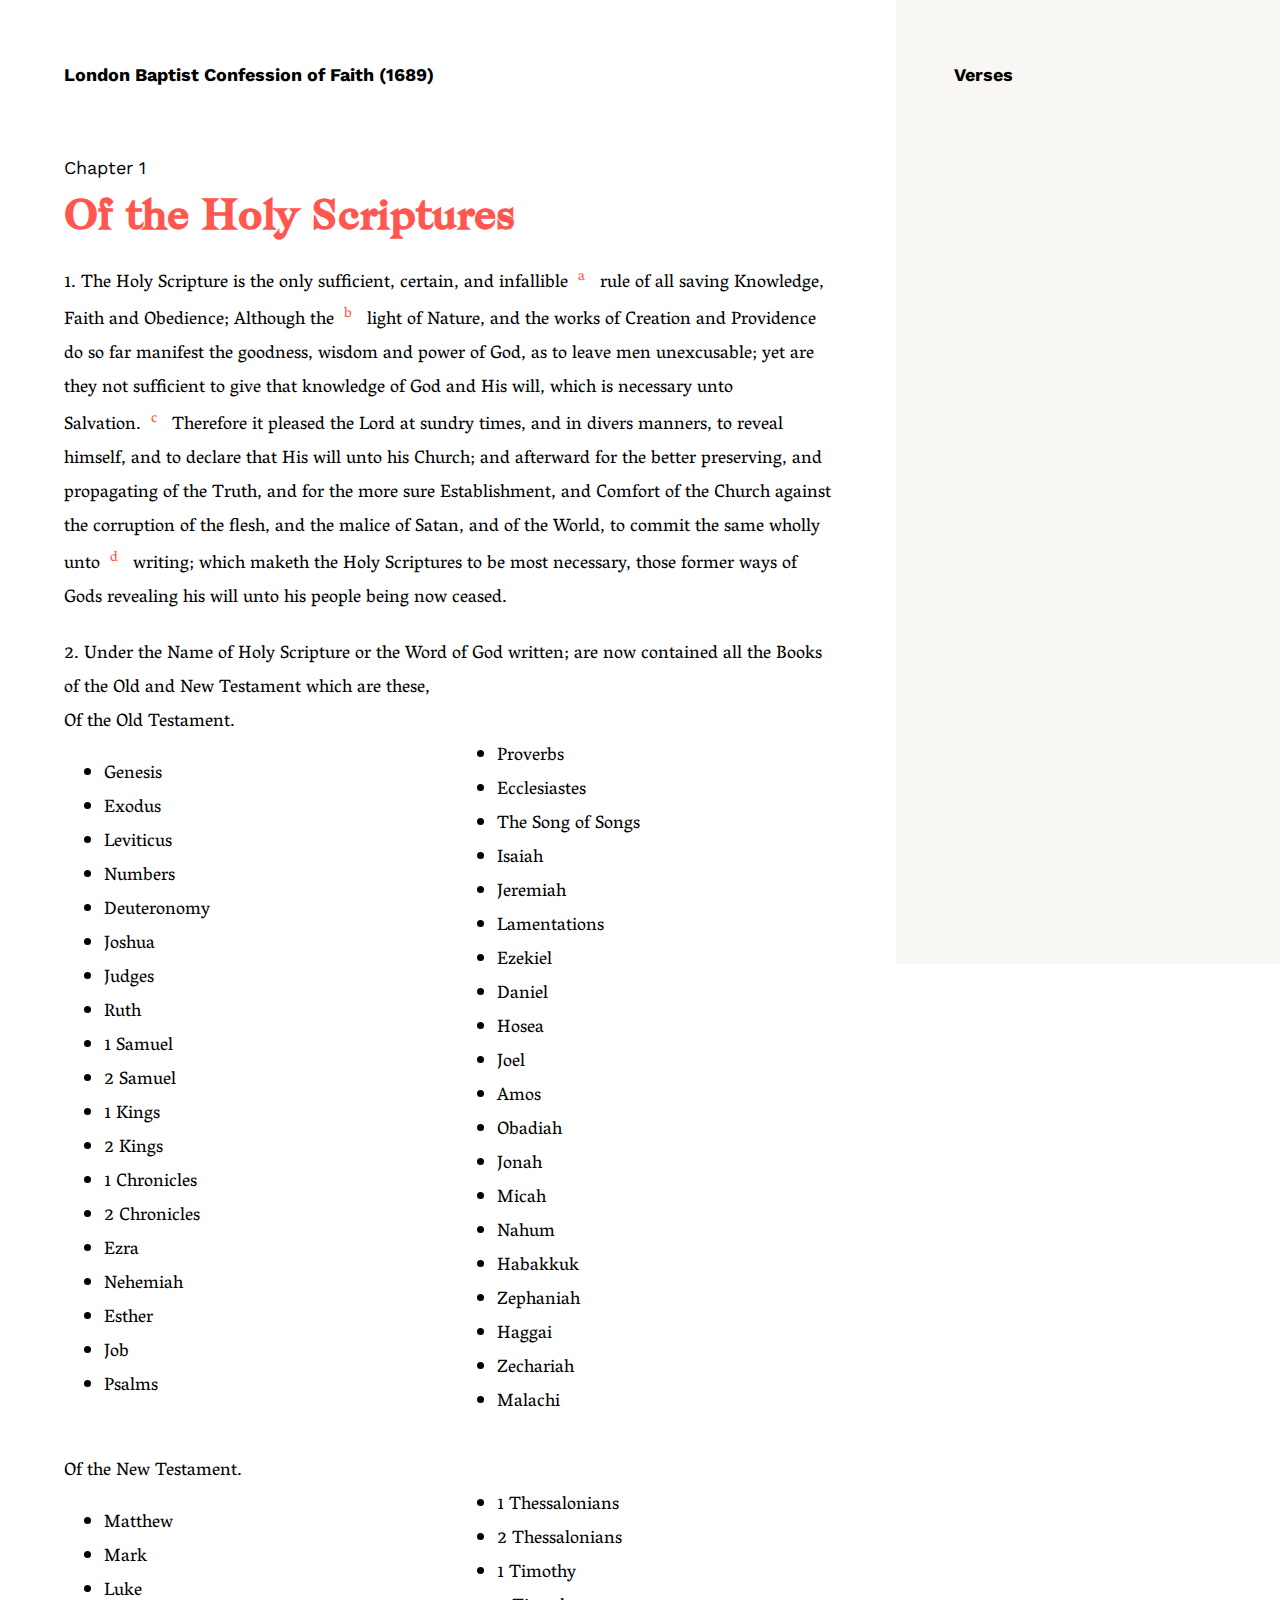
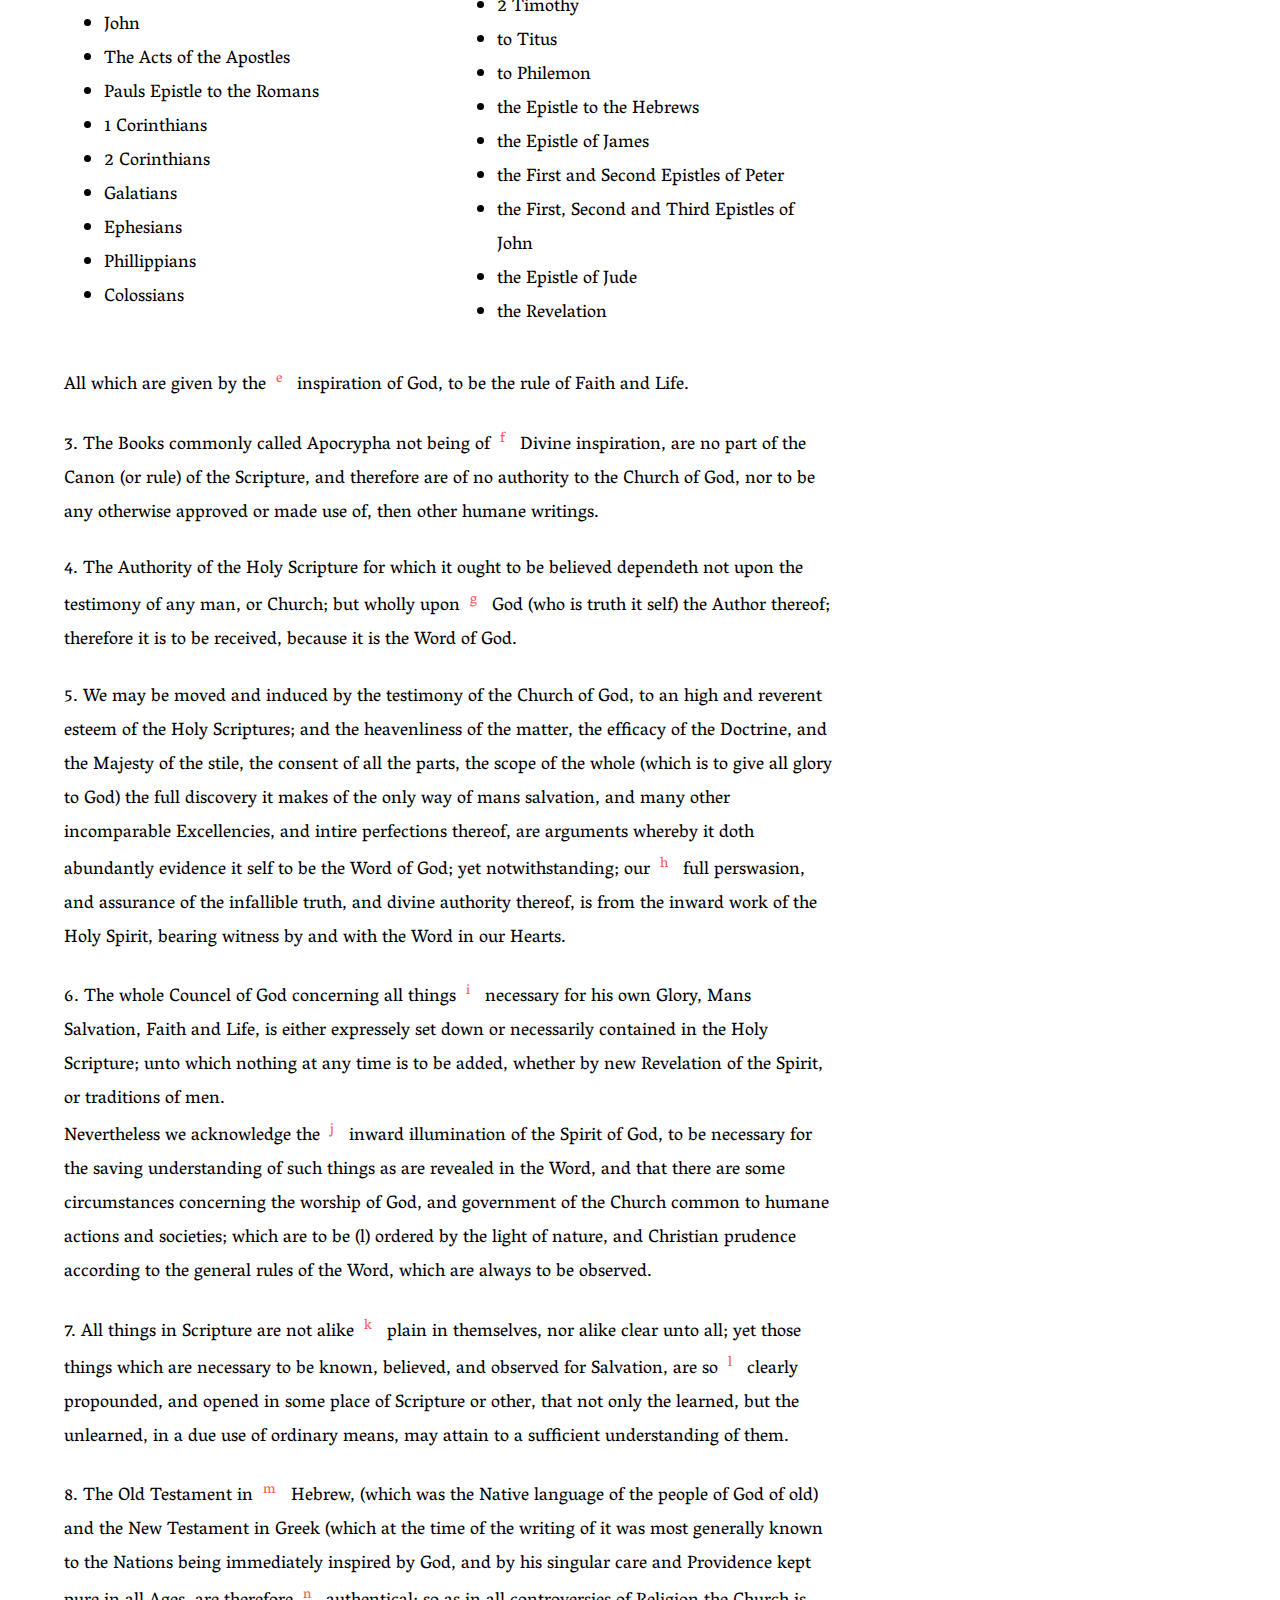
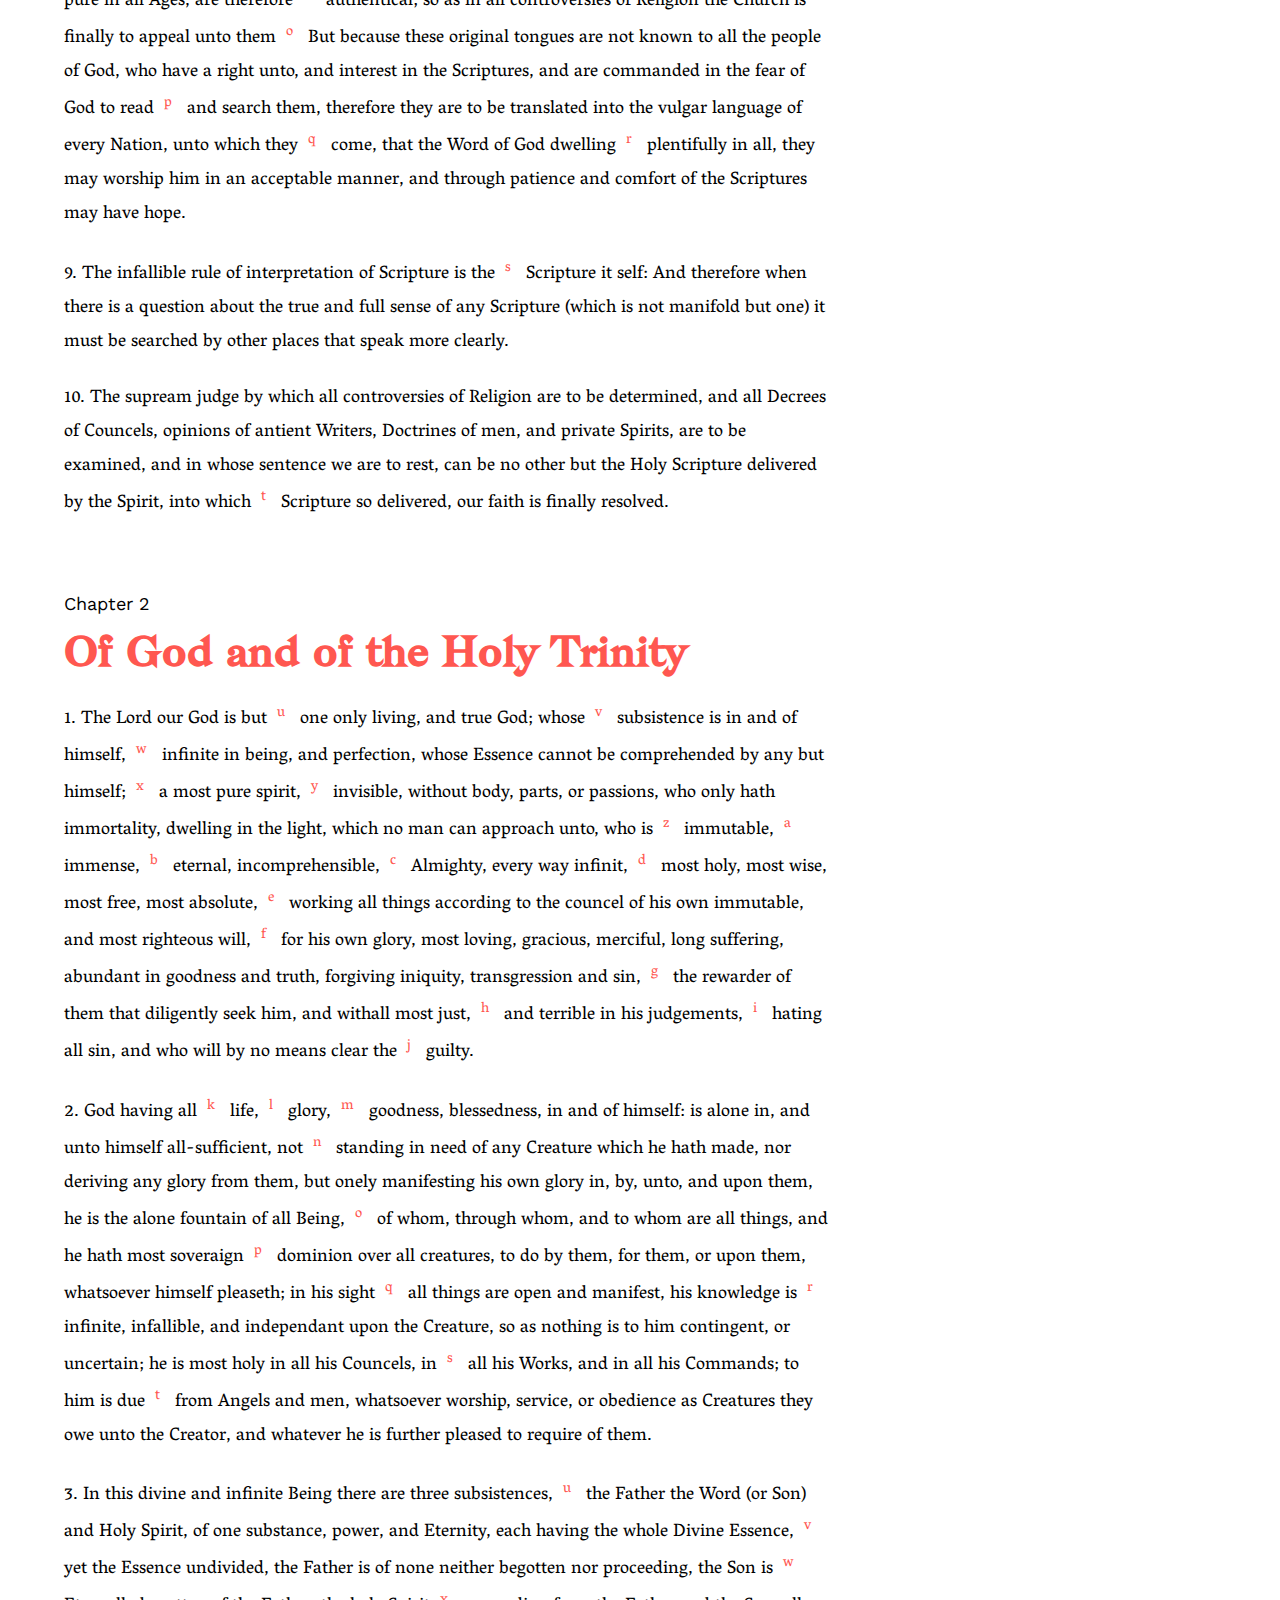
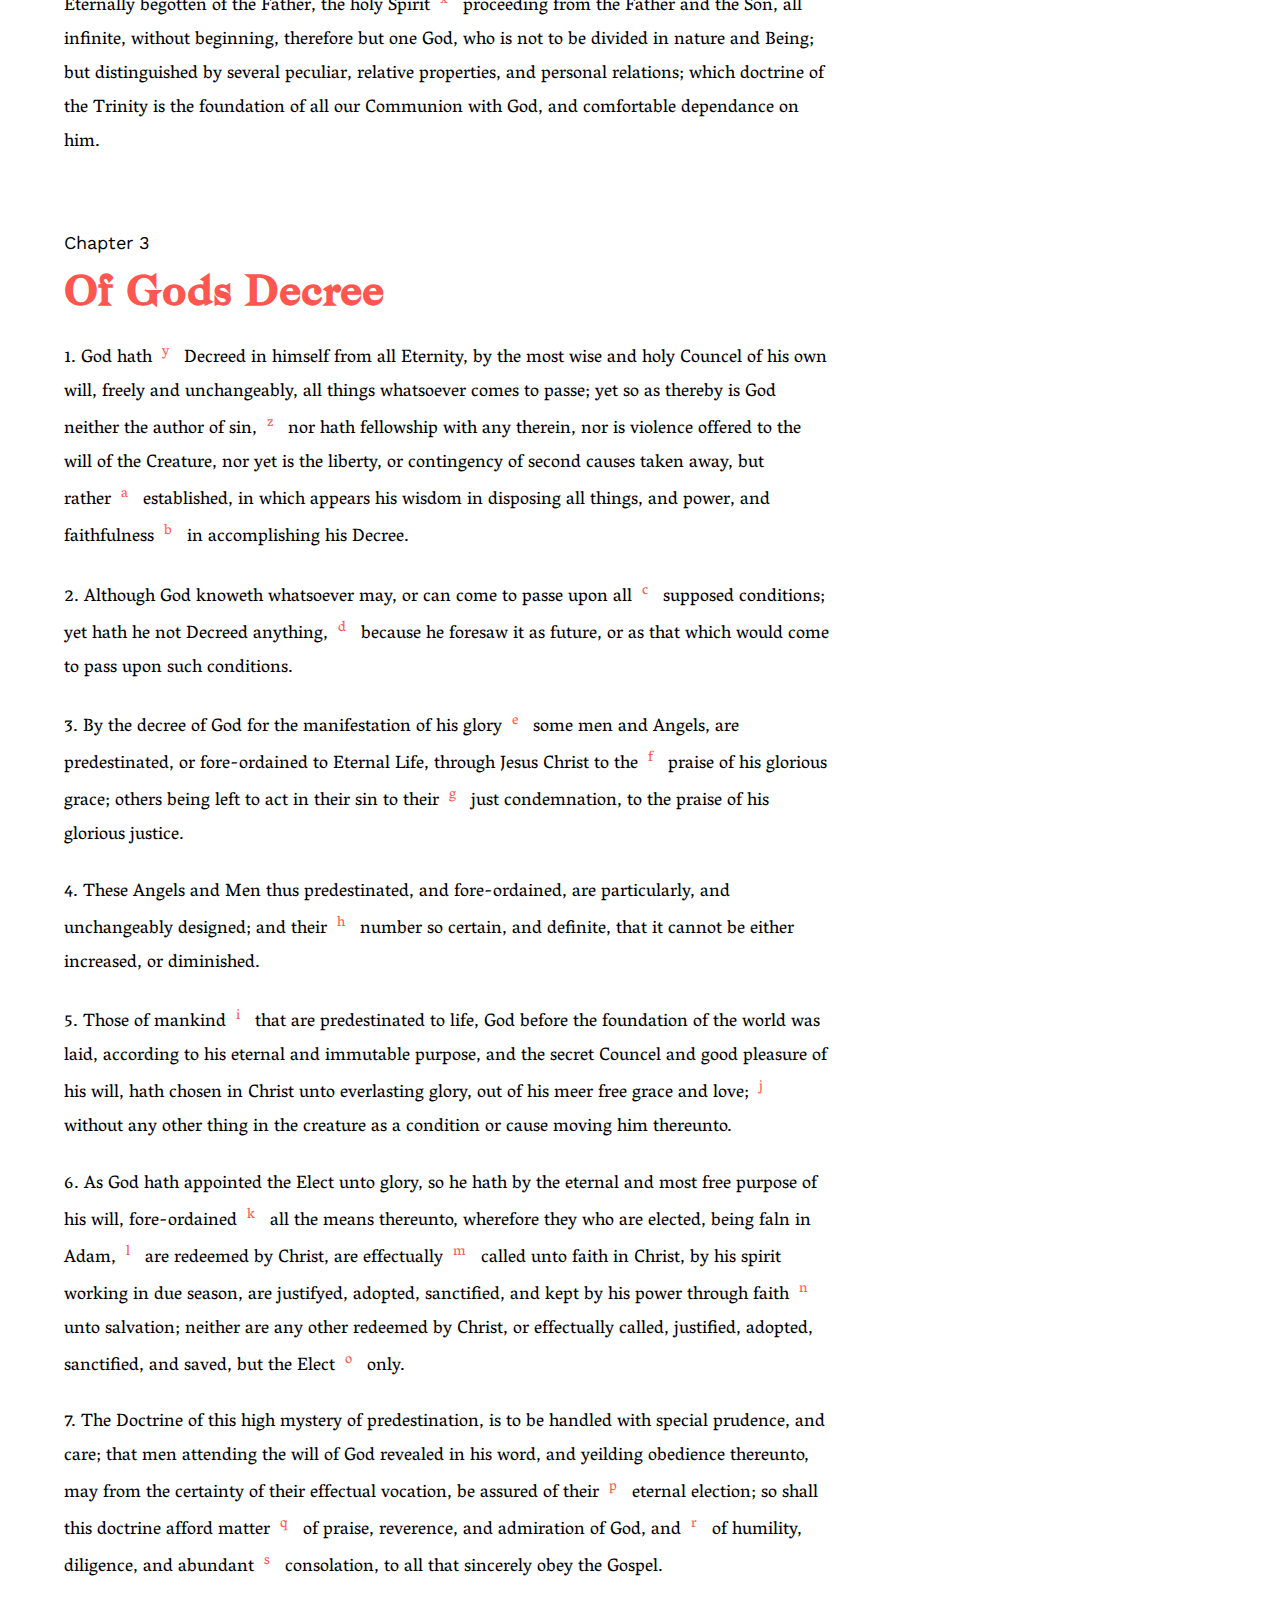
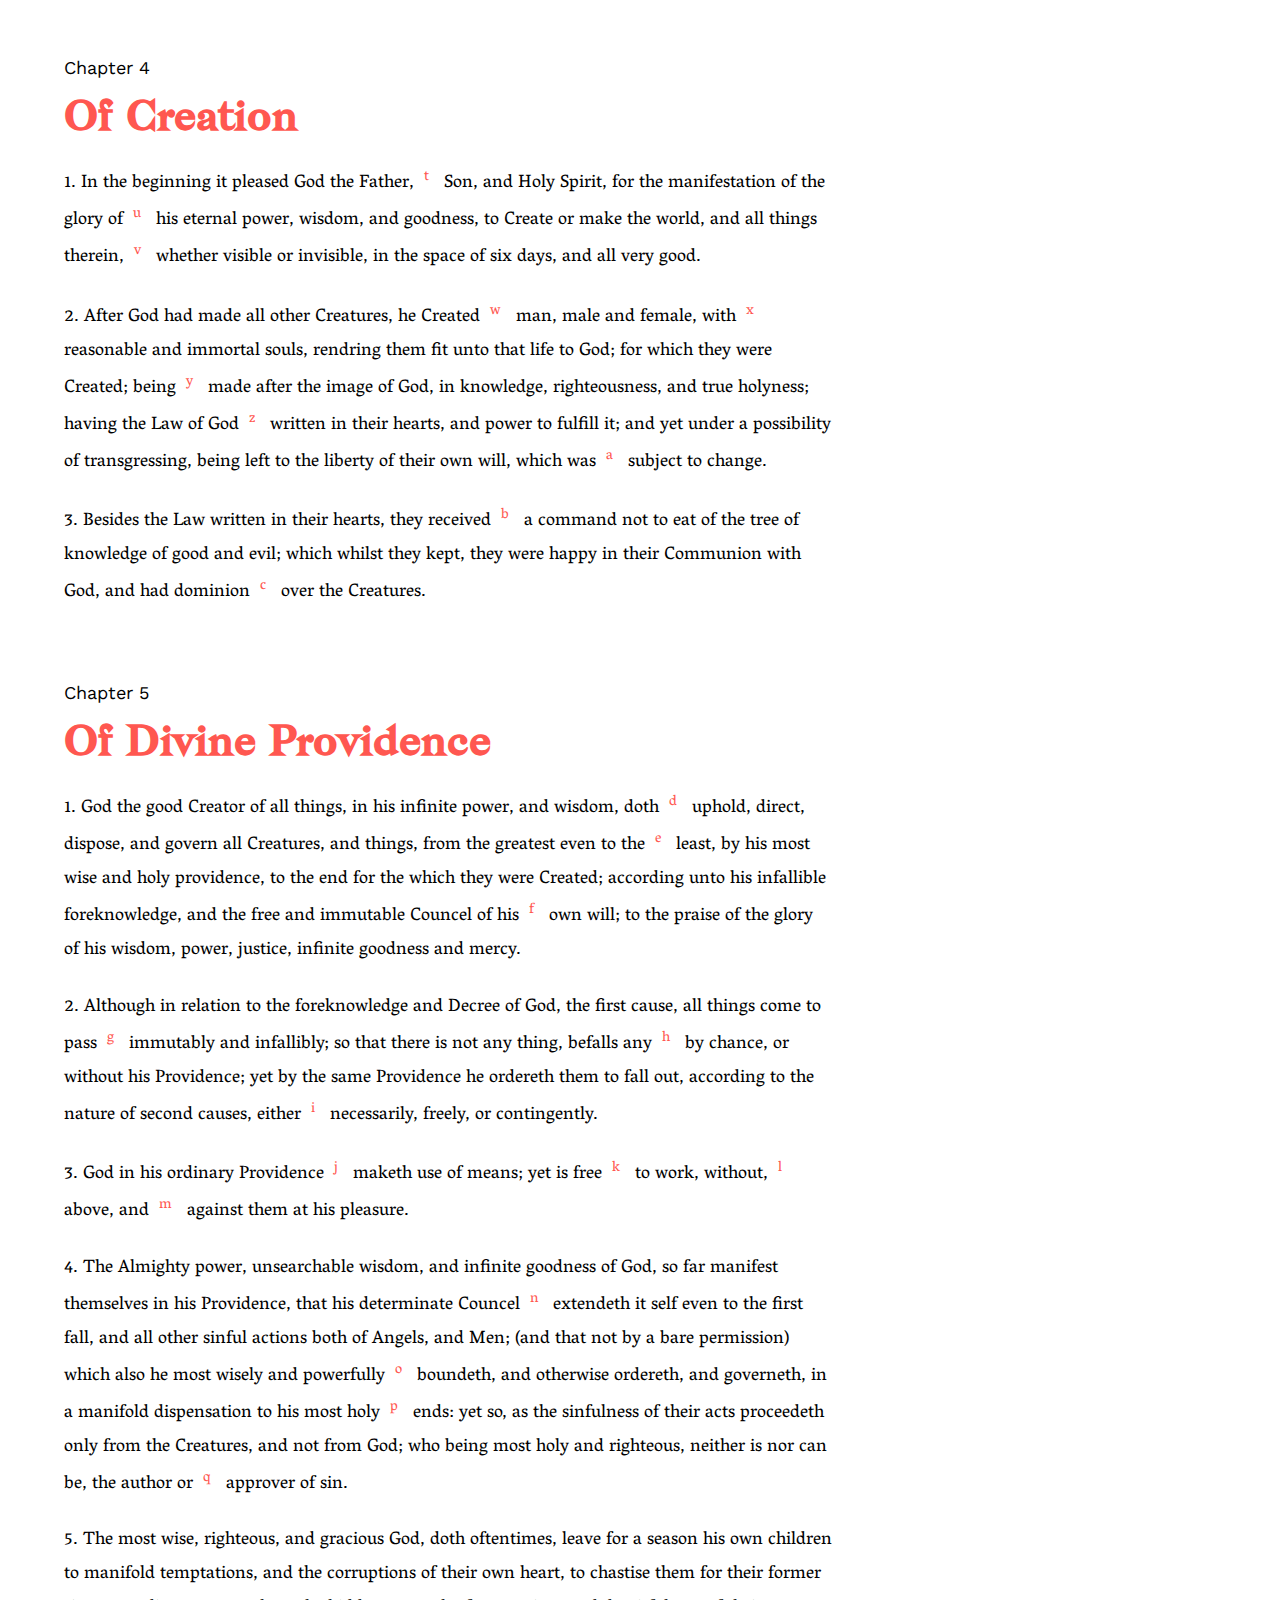
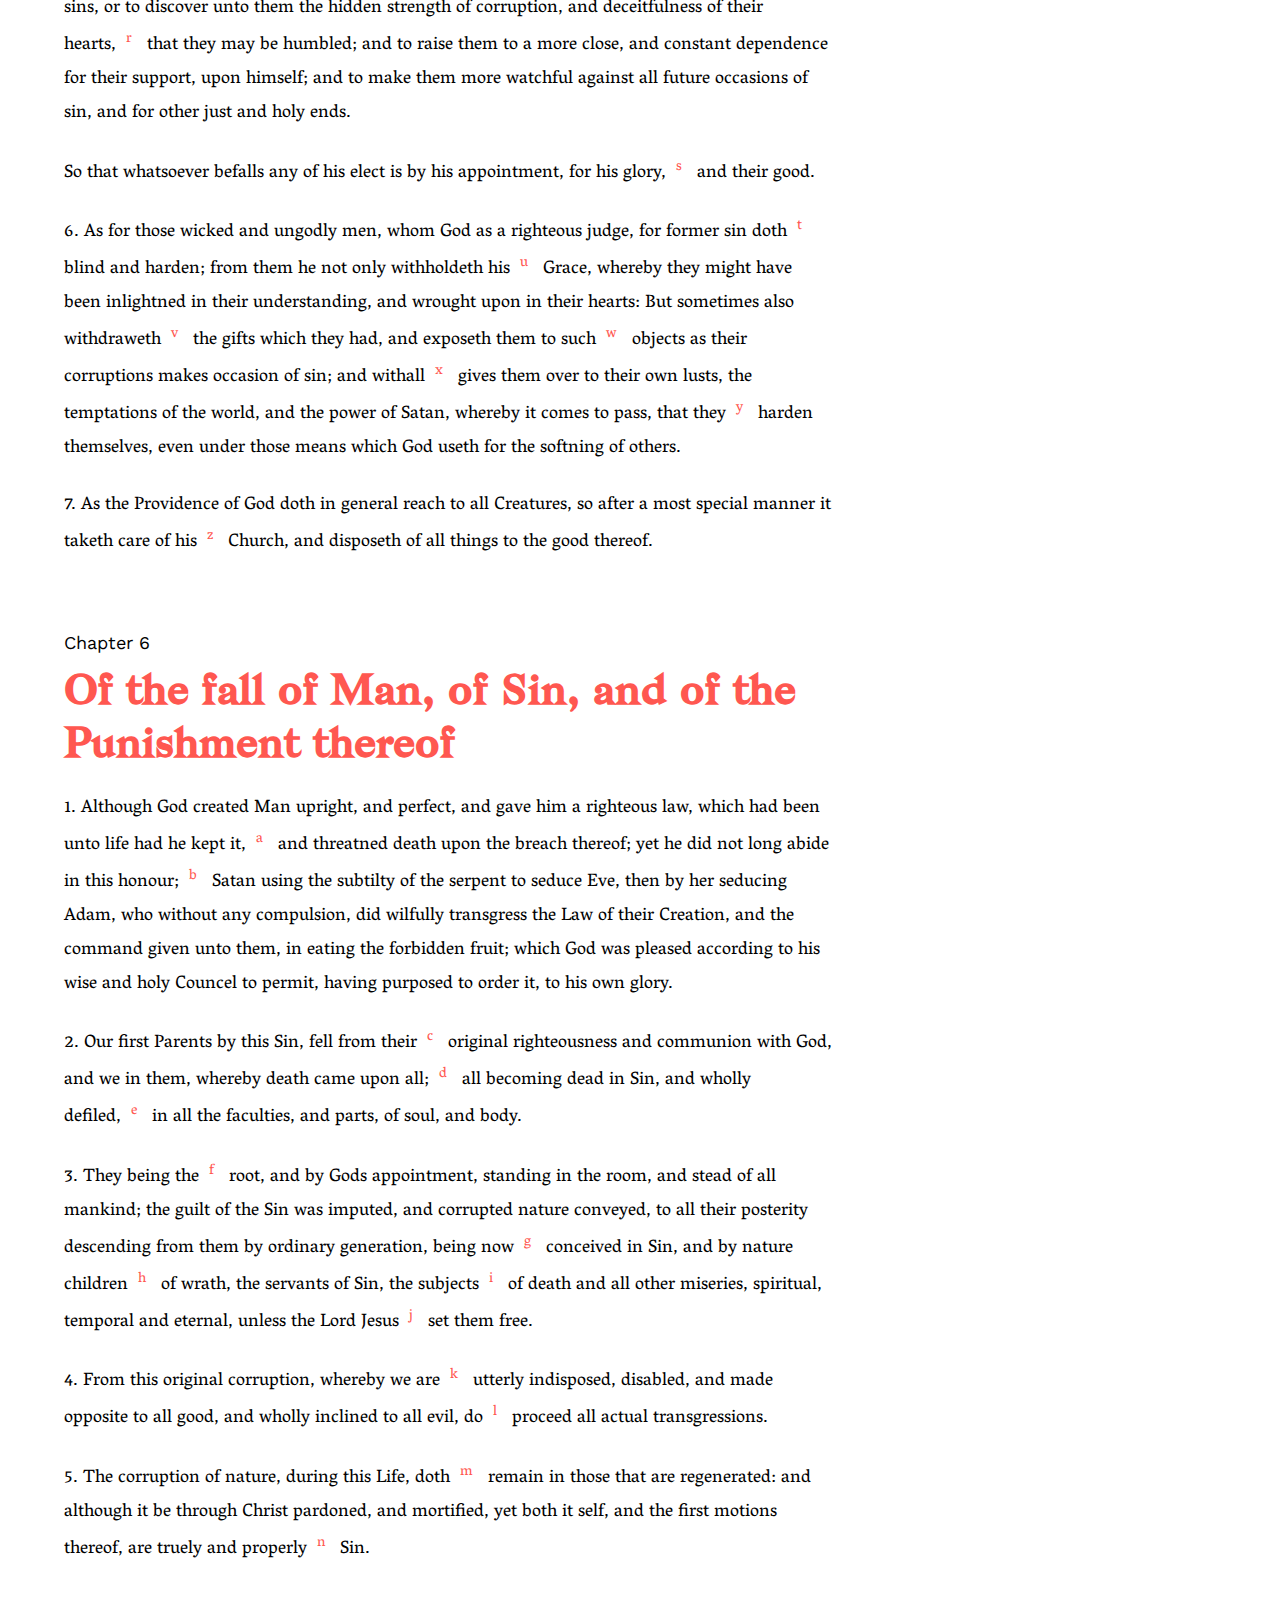
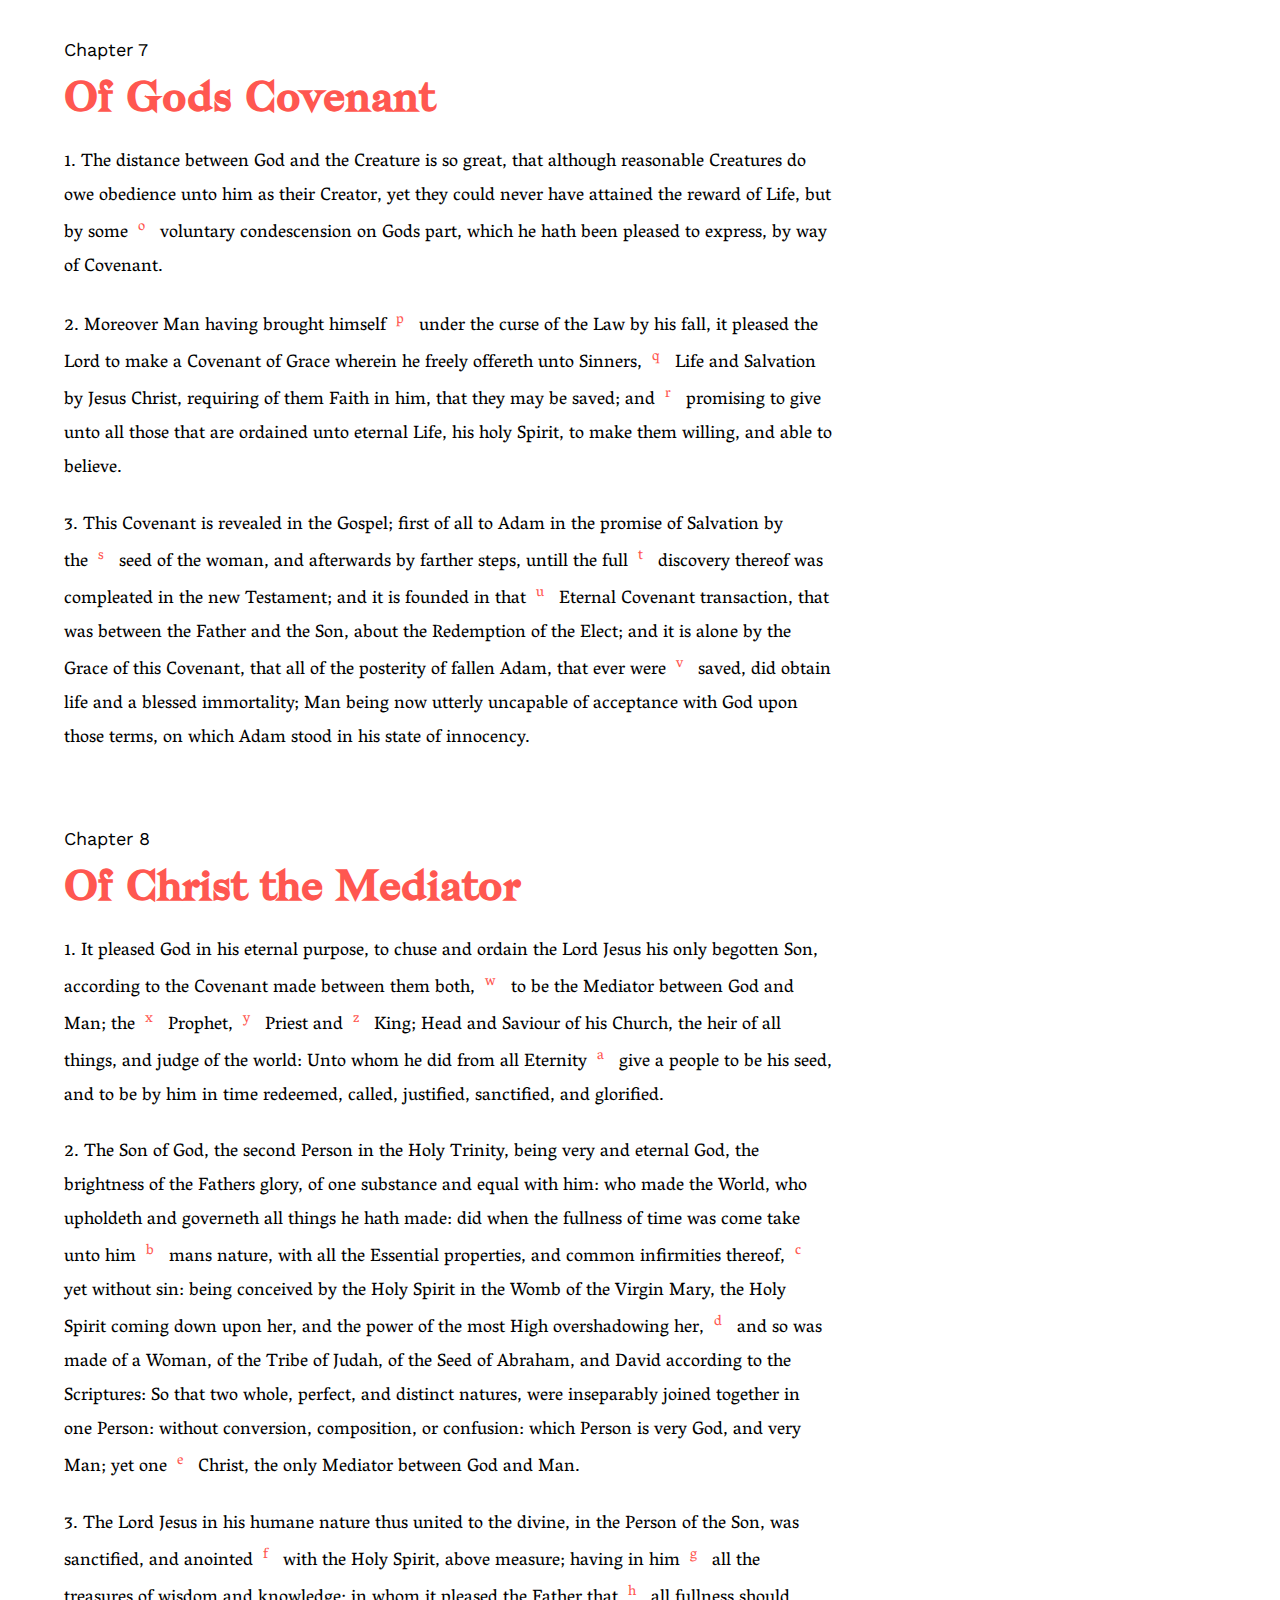
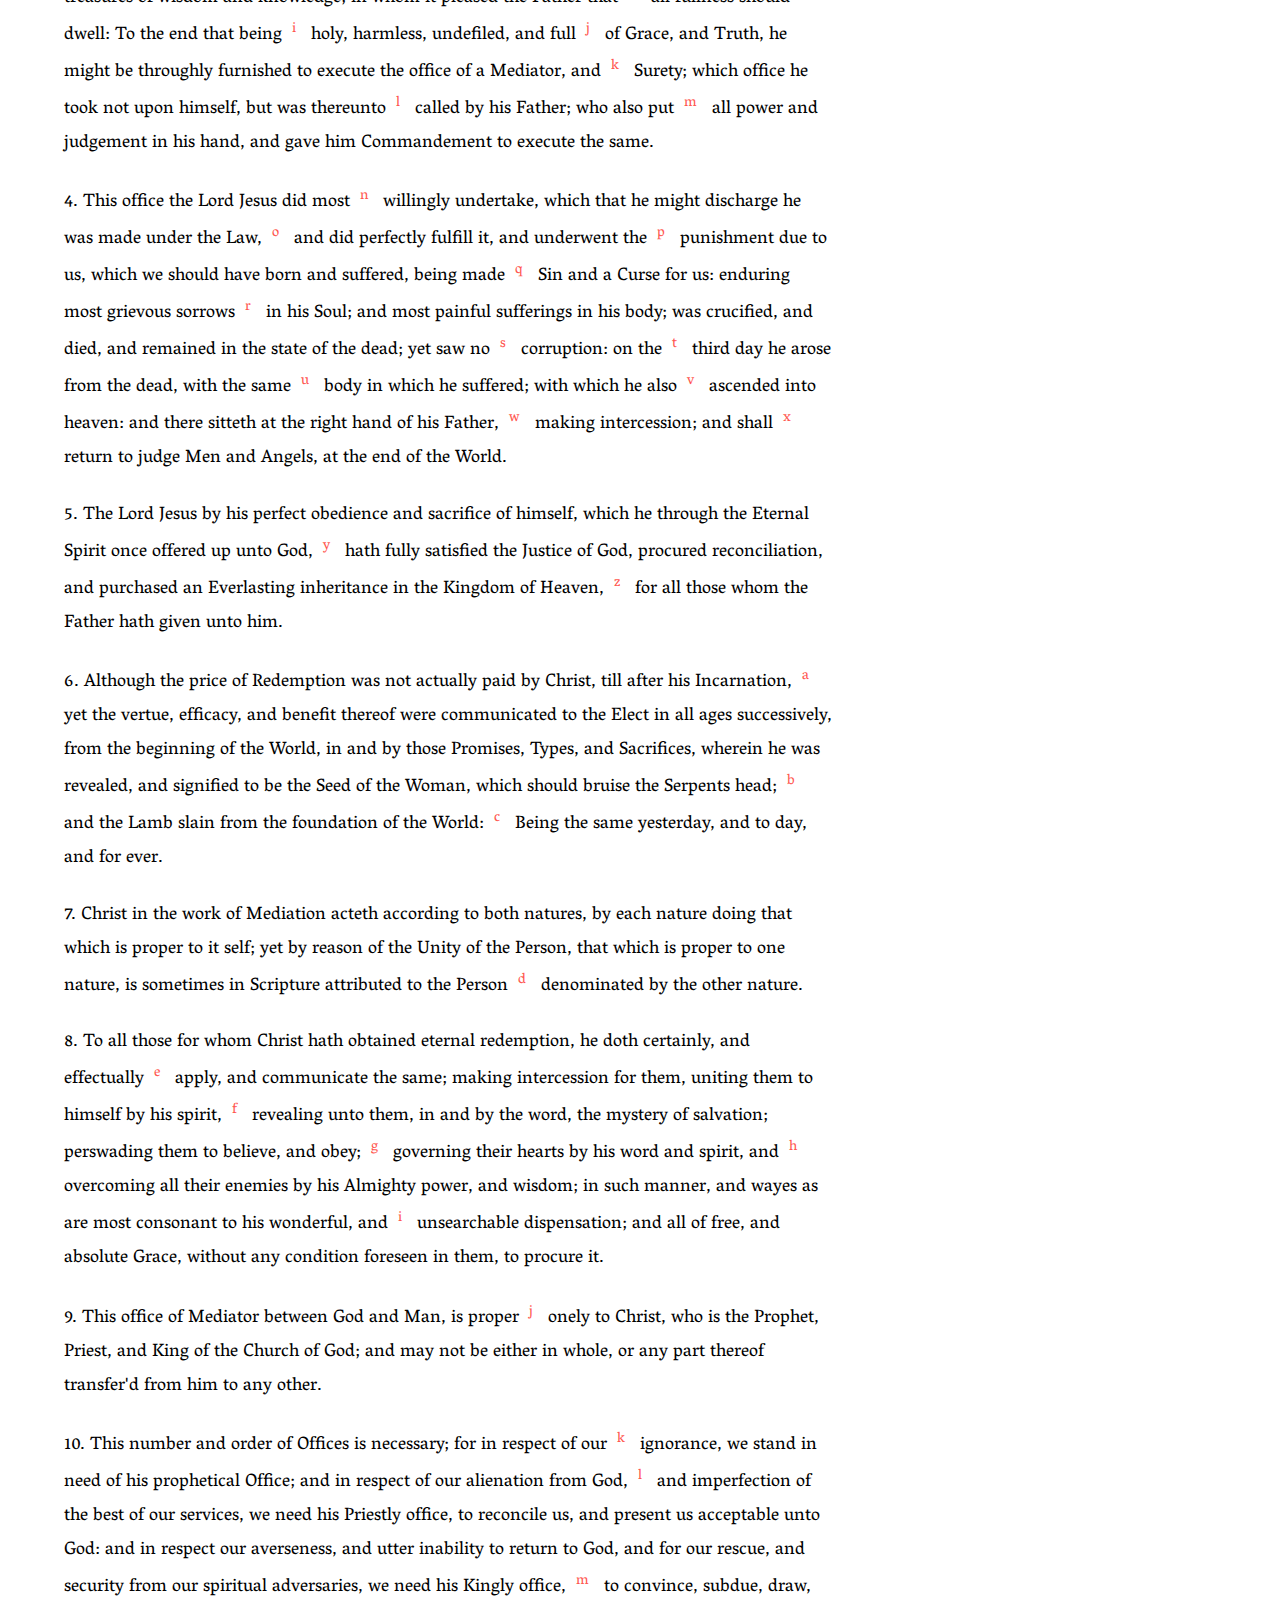
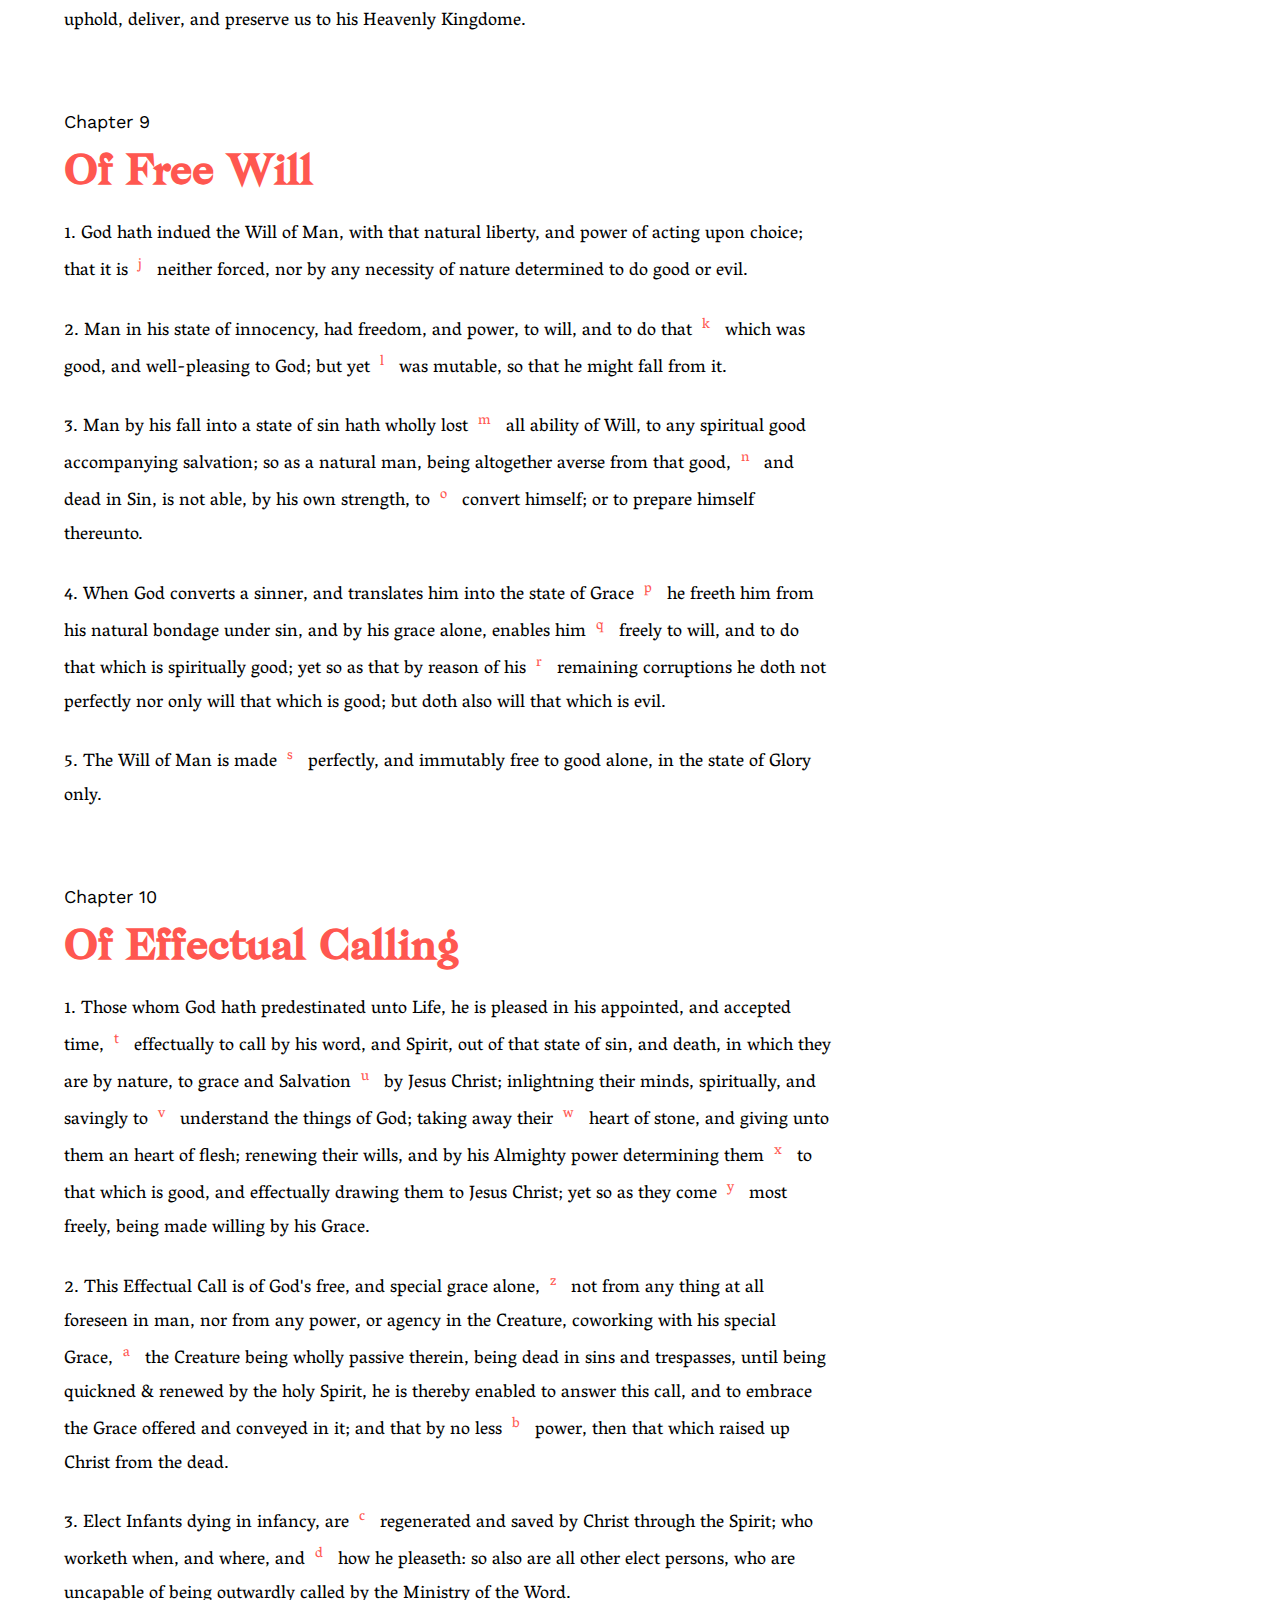
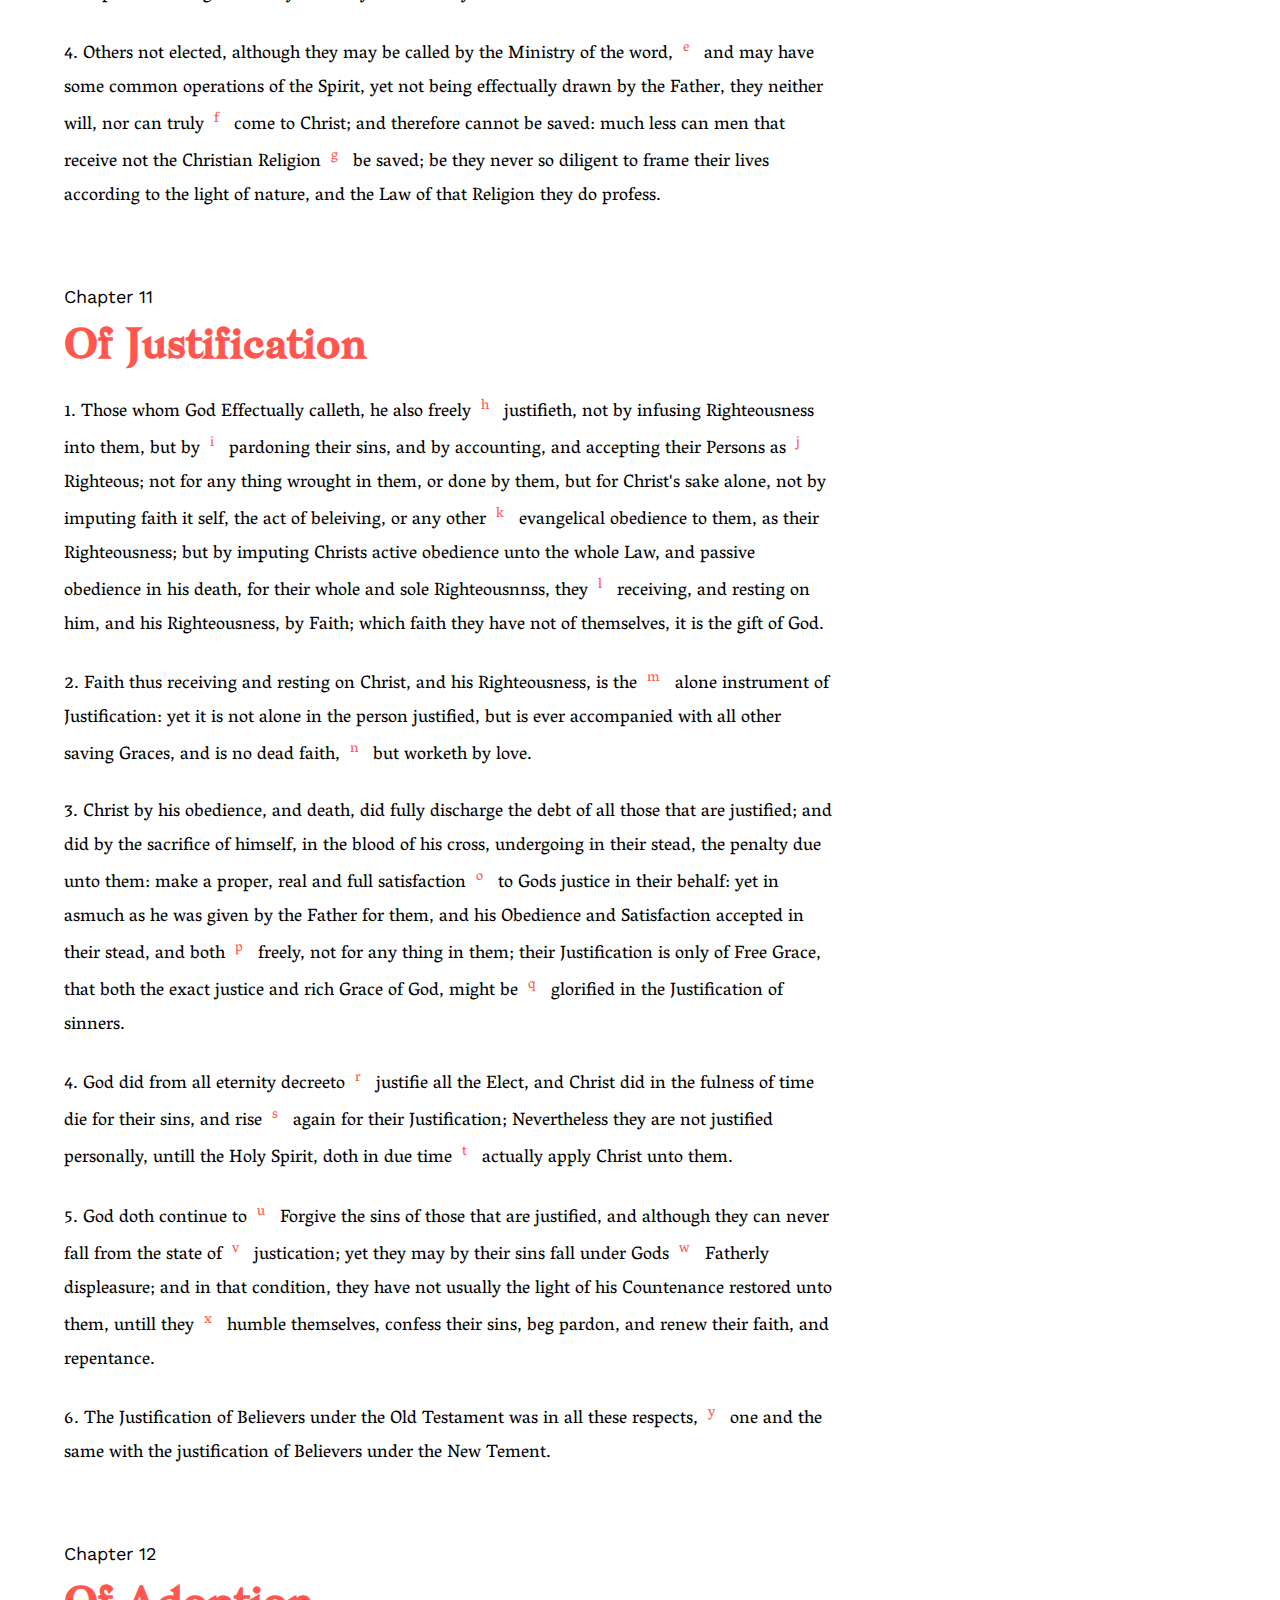
==== commit 31e70ce4: "Added basic page layout and font styling" ====
--- a/index.html
+++ b/index.html
@@ -1,19 +1,20 @@
 <html>
 <head>
-	<script src="//cdnjs.cloudflare.com/ajax/libs/jquery/2.2.0/jquery.min.js"></script>
-	<script src="/annotate.js"></script>
-	<link href='https://fonts.googleapis.com/css?family=Martel:300' rel='stylesheet' type='text/css'>
-	<link href='/style.css' rel='stylesheet' type='text/css'>
+	<script src="https://cdnjs.cloudflare.com/ajax/libs/jquery/2.2.0/jquery.min.js"></script>
+	<script src="annotate.js"></script>
+	<link href="https://fonts.googleapis.com/css?family=Vesper+Libre:400,700|Work+Sans:500,600" rel="stylesheet">
+	<link href='style.css' rel='stylesheet' type='text/css'>
 </head>
 <body>
 	<div class="main">
+		<div class="page">
 		<h1>London Baptist Confession of Faith (1689)</h1>
 		<section>
 			<h3 id="chapter-1">Chapter 1</h3>
 			<h2>Of the Holy Scriptures</h2>
 			<div class="paragraph">
 				<span class="paragraph-number" id="chapter-1-paragraph-1">1.</span>
-				The Holy Scripture is the only sufficient, certain, and infallible <span class="ref" data-verses="2 Timothy 3:15, 16, 17; Isaiah 8:20; Luke 16:29, 31; Ephesians 2:20;">a</span> rule of all saving Knowledge, Faith and Obedience; Although the <span class="ref" data-verses="Romans 1:19, 20, 21, 2:14, 15; Psalms 19:1, 2, 3;">b</span> light of Nature, and the works of Creation and Providence do so far manifest the goodness, wisdom and power of God, as to leave men unexcusable; yet are they not sufficient to give that knowledge of God and His will, which is necessary unto Salvation. <span class="ref" data-verses="Hebrews 1:1;">c</span> Therefore it pleased the Lord at sundry times, and in divers manners, to reveal himself, and to declare that His will unto his Church; and afterward for the better preserving, and propagating of the Truth, and for the more sure Establishment, and Comfort of the Church against the corruption of the flesh, and the malice of Satan, and of the World, to commit the same wholly unto <span class="ref" data-verses="Proverbs 22:19, 20, 21; Romans 15:4; 2 Peter 1:19, 20;">d</span> writing; which maketh the Holy Scriptures to be most necessary, those former ways of Gods revealing his will unto his people being now ceased.
+				The Holy Scripture is the only sufficient, certain, and infallible<span class="ref" data-verses="2 Timothy 3:15, 16, 17; Isaiah 8:20; Luke 16:29, 31; Ephesians 2:20;">a</span> rule of all saving Knowledge, Faith and Obedience; Although the<span class="ref" data-verses="Romans 1:19, 20, 21, 2:14, 15; Psalms 19:1, 2, 3;">b</span> light of Nature, and the works of Creation and Providence do so far manifest the goodness, wisdom and power of God, as to leave men unexcusable; yet are they not sufficient to give that knowledge of God and His will, which is necessary unto Salvation.<span class="ref" data-verses="Hebrews 1:1;">c</span> Therefore it pleased the Lord at sundry times, and in divers manners, to reveal himself, and to declare that His will unto his Church; and afterward for the better preserving, and propagating of the Truth, and for the more sure Establishment, and Comfort of the Church against the corruption of the flesh, and the malice of Satan, and of the World, to commit the same wholly unto<span class="ref" data-verses="Proverbs 22:19, 20, 21; Romans 15:4; 2 Peter 1:19, 20;">d</span> writing; which maketh the Holy Scriptures to be most necessary, those former ways of Gods revealing his will unto his people being now ceased.
 			</div>
 			<div class="paragraph">
 				<span class="paragraph-number" id="chapter-1-paragraph-2">2.</span>
@@ -96,44 +97,44 @@
 					</ul>
 				</div>
 				<br/>
-				All which are given by the <span class="ref" data-verses="2 Timothy 3:16">e</span> inspiration of God, to be the rule of Faith and Life.
+				All which are given by the<span class="ref" data-verses="2 Timothy 3:16">e</span> inspiration of God, to be the rule of Faith and Life.
 				</ul>
 				<br/>
 			</div>
 			<div class="paragraph">
 				<span class="paragraph-number" id="chapter-1-paragraph-3">3.</span>
-				The Books commonly called Apocrypha not being of <span class="ref" data-verses="Luke 24:44; Romans 3:2;">f</span> Divine inspiration, are no part of the Canon (or rule) of the Scripture, and therefore are of no authority to the Church of God, nor to be any otherwise approved or made use of, then other humane writings.
+				The Books commonly called Apocrypha not being of<span class="ref" data-verses="Luke 24:44; Romans 3:2;">f</span> Divine inspiration, are no part of the Canon (or rule) of the Scripture, and therefore are of no authority to the Church of God, nor to be any otherwise approved or made use of, then other humane writings.
 			</div>
 			<div class="paragraph">
 				<span class="paragraph-number" id="chapter-1-paragraph-4">4.</span>
-				The Authority of the Holy Scripture for which it ought to be believed dependeth not upon the testimony of any man, or Church; but wholly upon <span class="ref" data-verses="2 Peter 1:19, 20, 21; 2 Timothy 3:16; 2 Thessalonians 2:13; 1 John 5:9;">g</span> God (who is truth it self) the Author thereof; therefore it is to be received, because it is the Word of God.
+				The Authority of the Holy Scripture for which it ought to be believed dependeth not upon the testimony of any man, or Church; but wholly upon<span class="ref" data-verses="2 Peter 1:19, 20, 21; 2 Timothy 3:16; 2 Thessalonians 2:13; 1 John 5:9;">g</span> God (who is truth it self) the Author thereof; therefore it is to be received, because it is the Word of God.
 			</div>
 			<div class="paragraph">
 				<span class="paragraph-number" id="chapter-1-paragraph-5">5.</span>
-				We may be moved and induced by the testimony of the Church of God, to an high and reverent esteem of the Holy Scriptures; and the heavenliness of the matter, the efficacy of the Doctrine, and the Majesty of the stile, the consent of all the parts, the scope of the whole (which is to give all glory to God) the full discovery it makes of the only way of mans salvation, and many other incomparable Excellencies, and intire perfections thereof, are arguments whereby it doth abundantly evidence it self to be the Word of God; yet notwithstanding; our <span class="ref" data-verses="John 16:13, 14; 1 Corinthians 2:10, 11, 12; 1 John 2:2, 20, 27">h</span> full perswasion, and assurance of the infallible truth, and divine authority thereof, is from the inward work of the Holy Spirit, bearing witness by and with the Word in our Hearts.
+				We may be moved and induced by the testimony of the Church of God, to an high and reverent esteem of the Holy Scriptures; and the heavenliness of the matter, the efficacy of the Doctrine, and the Majesty of the stile, the consent of all the parts, the scope of the whole (which is to give all glory to God) the full discovery it makes of the only way of mans salvation, and many other incomparable Excellencies, and intire perfections thereof, are arguments whereby it doth abundantly evidence it self to be the Word of God; yet notwithstanding; our<span class="ref" data-verses="John 16:13, 14; 1 Corinthians 2:10, 11, 12; 1 John 2:2, 20, 27">h</span> full perswasion, and assurance of the infallible truth, and divine authority thereof, is from the inward work of the Holy Spirit, bearing witness by and with the Word in our Hearts.
 			</div>
 			<div class="paragraph">
 				<span class="paragraph-number" id="chapter-1-paragraph-6">6.</span>
-				The whole Councel of God concerning all things <span class="ref" data-verses="2 Timothy 3:15, 16, 17; Galatians 1:8, 9;">i</span> necessary for his own Glory, Mans Salvation, Faith and Life, is either expressely set down or necessarily contained in the Holy Scripture; unto which nothing at any time is to be added, whether by new Revelation of the Spirit, or traditions of men.
+				The whole Councel of God concerning all things<span class="ref" data-verses="2 Timothy 3:15, 16, 17; Galatians 1:8, 9;">i</span> necessary for his own Glory, Mans Salvation, Faith and Life, is either expressely set down or necessarily contained in the Holy Scripture; unto which nothing at any time is to be added, whether by new Revelation of the Spirit, or traditions of men.
 				</ul>
 				<br/>
-				Nevertheless we acknowledge the <span class="ref" data-verses="John 6:45; 1 Corinthians 2:9, 10, 11, 12;">j</span> inward illumination of the Spirit of God, to be necessary for the saving understanding of such things as are revealed in the Word, and that there are some circumstances concerning the worship of God, and government of the Church common to humane actions and societies; which are to be (l) ordered by the light of nature, and Christian prudence according to the general rules of the Word, which are always to be observed.
+				Nevertheless we acknowledge the<span class="ref" data-verses="John 6:45; 1 Corinthians 2:9, 10, 11, 12;">j</span> inward illumination of the Spirit of God, to be necessary for the saving understanding of such things as are revealed in the Word, and that there are some circumstances concerning the worship of God, and government of the Church common to humane actions and societies; which are to be (l) ordered by the light of nature, and Christian prudence according to the general rules of the Word, which are always to be observed.
 			</div>
 			<div class="paragraph">
 				<span class="paragraph-number" id="chapter-1-paragraph-7">7.</span>
-				All things in Scripture are not alike <span class="ref" data-verses="2 Peter 3:16;">k</span> plain in themselves, nor alike clear unto all; yet those things which are necessary to be known, believed, and observed for Salvation, are so <span class="ref" data-verses="Psalms 19:7; 119:130;">l</span> clearly propounded, and opened in some place of Scripture or other, that not only the learned, but the unlearned, in a due use of ordinary means, may attain to a sufficient understanding of them.
+				All things in Scripture are not alike<span class="ref" data-verses="2 Peter 3:16;">k</span> plain in themselves, nor alike clear unto all; yet those things which are necessary to be known, believed, and observed for Salvation, are so<span class="ref" data-verses="Psalms 19:7; 119:130;">l</span> clearly propounded, and opened in some place of Scripture or other, that not only the learned, but the unlearned, in a due use of ordinary means, may attain to a sufficient understanding of them.
 			</div>
 			<div class="paragraph">
 				<span class="paragraph-number" id="chapter-1-paragraph-8">8.</span>
-				The Old Testament in <span class="ref" data-verses="Romans 3:2;">m</span> Hebrew, (which was the Native language of the people of God of old) and the New Testament in Greek (which at the time of the writing of it was most generally known to the Nations being immediately inspired by God, and by his singular care and Providence kept pure in all Ages, are therefore <span class="ref" data-verses="Isaiah 8:20;">n</span> authentical; so as in all controversies of Religion the Church is finally to appeal unto them <span class="ref" data-verses="Acts 15:15;">o</span> But because these original tongues are not known to all the people of God, who have a right unto, and interest in the Scriptures, and are commanded in the fear of God to read <span class="ref" data-verses="John 5:39;">p</span> and search them, therefore they are to be translated into the vulgar language of every Nation, unto which they <span class="ref" data-verses="1 Corinthians 14:6, 9, 11, 12, 24, 28;">q</span> come, that the Word of God dwelling <span class="ref" data-verses="Colossians 3:16;">r</span> plentifully in all, they may worship him in an acceptable manner, and through patience and comfort of the Scriptures may have hope.
+				The Old Testament in<span class="ref" data-verses="Romans 3:2;">m</span> Hebrew, (which was the Native language of the people of God of old) and the New Testament in Greek (which at the time of the writing of it was most generally known to the Nations being immediately inspired by God, and by his singular care and Providence kept pure in all Ages, are therefore<span class="ref" data-verses="Isaiah 8:20;">n</span> authentical; so as in all controversies of Religion the Church is finally to appeal unto them<span class="ref" data-verses="Acts 15:15;">o</span> But because these original tongues are not known to all the people of God, who have a right unto, and interest in the Scriptures, and are commanded in the fear of God to read<span class="ref" data-verses="John 5:39;">p</span> and search them, therefore they are to be translated into the vulgar language of every Nation, unto which they<span class="ref" data-verses="1 Corinthians 14:6, 9, 11, 12, 24, 28;">q</span> come, that the Word of God dwelling<span class="ref" data-verses="Colossians 3:16;">r</span> plentifully in all, they may worship him in an acceptable manner, and through patience and comfort of the Scriptures may have hope.
 			</div>
 			<div class="paragraph">
 				<span class="paragraph-number" id="chapter-1-paragraph-9">9.</span>
-				The infallible rule of interpretation of Scripture is the <span class="ref" data-verses="2 Peter 1:20, 21; Acts 15:15, 16;">s</span> Scripture it self: And therefore when there is a question about the true and full sense of any Scripture (which is not manifold but one) it must be searched by other places that speak more clearly.
+				The infallible rule of interpretation of Scripture is the<span class="ref" data-verses="2 Peter 1:20, 21; Acts 15:15, 16;">s</span> Scripture it self: And therefore when there is a question about the true and full sense of any Scripture (which is not manifold but one) it must be searched by other places that speak more clearly.
 			</div>
 			<div class="paragraph">
 				<span class="paragraph-number" id="chapter-1-paragraph-10">10.</span>
-				The supream judge by which all controversies of Religion are to be determined, and all Decrees of Councels, opinions of antient Writers, Doctrines of men, and private Spirits, are to be examined, and in whose sentence we are to rest, can be no other but the Holy Scripture delivered by the Spirit, into which <span class="ref" data-verses="Matthew 22:29, 31; Ephesians 2:20; Acts 28:23;">t</span> Scripture so delivered, our faith is finally resolved.
+				The supream judge by which all controversies of Religion are to be determined, and all Decrees of Councels, opinions of antient Writers, Doctrines of men, and private Spirits, are to be examined, and in whose sentence we are to rest, can be no other but the Holy Scripture delivered by the Spirit, into which<span class="ref" data-verses="Matthew 22:29, 31; Ephesians 2:20; Acts 28:23;">t</span> Scripture so delivered, our faith is finally resolved.
 			</div>
 		</section>
 		<section>
@@ -141,15 +142,15 @@
 			<h2>Of God and of the Holy Trinity</h2>
 			<div class="paragraph">
 				<span class="paragraph-number" id="chapter-2-paragraph-1">1.</span>
-				The Lord our God is but <span class="ref" data-verses="1 Corinthians 8:4, 6; Deuteronomy 6:4;">u</span> one only living, and true God; whose <span class="ref" data-verses="Jeremiah 10:10; Isaiah 48:12;">v</span> subsistence is in and of himself, <span class="ref" data-verses="Exodus 3:14;">w</span> infinite in being, and perfection, whose Essence cannot be comprehended by any but himself; <span class="ref" data-verses="John 4:24;">x</span> a most pure spirit, <span class="ref" data-verses="1 Timothy 1:17; Deuteronomy 4:15, 16;">y</span> invisible, without body, parts, or passions, who only hath immortality, dwelling in the light, which no man can approach unto, who is <span class="ref" data-verses="Malachi 3:6;">z</span> immutable, <span class="ref" data-verses="1 Kings 8:27; Jeremiah 23:23;">a</span> immense, <span class="ref" data-verses="Psalms 90:2;">b</span> eternal, incomprehensible, <span class="ref" data-verses="Genesis 17:1;">c</span> Almighty, every way infinit, <span class="ref" data-verses="Isaiah 6:3;">d</span> most holy, most wise, most free, most absolute, <span class="ref" data-verses="Psalms 115:3; Isaiah 46:10;">e</span> working all things according to the councel of his own immutable, and most righteous will, <span class="ref" data-verses="Proverbs 16:4; Romans 11:36;">f</span> for his own glory, most loving, gracious, merciful, long suffering, abundant in goodness and truth, forgiving iniquity, transgression and sin, <span class="ref" data-verses="Exodus 34:6, 7; Hebrews 11:6;">g</span> the rewarder of them that diligently seek him, and withall most just, <span class="ref" data-verses="Nehemiah 9:32, 33;">h</span> and terrible in his judgements, <span class="ref" data-verses="Psalms 5:5, 6;">i</span> hating all sin, and who will by no means clear the <span class="ref" data-verses="Exodus 34:7; Nahum 1,2,3:;">j</span> guilty.
+				The Lord our God is but<span class="ref" data-verses="1 Corinthians 8:4, 6; Deuteronomy 6:4;">u</span> one only living, and true God; whose<span class="ref" data-verses="Jeremiah 10:10; Isaiah 48:12;">v</span> subsistence is in and of himself,<span class="ref" data-verses="Exodus 3:14;">w</span> infinite in being, and perfection, whose Essence cannot be comprehended by any but himself;<span class="ref" data-verses="John 4:24;">x</span> a most pure spirit,<span class="ref" data-verses="1 Timothy 1:17; Deuteronomy 4:15, 16;">y</span> invisible, without body, parts, or passions, who only hath immortality, dwelling in the light, which no man can approach unto, who is<span class="ref" data-verses="Malachi 3:6;">z</span> immutable,<span class="ref" data-verses="1 Kings 8:27; Jeremiah 23:23;">a</span> immense,<span class="ref" data-verses="Psalms 90:2;">b</span> eternal, incomprehensible,<span class="ref" data-verses="Genesis 17:1;">c</span> Almighty, every way infinit,<span class="ref" data-verses="Isaiah 6:3;">d</span> most holy, most wise, most free, most absolute,<span class="ref" data-verses="Psalms 115:3; Isaiah 46:10;">e</span> working all things according to the councel of his own immutable, and most righteous will,<span class="ref" data-verses="Proverbs 16:4; Romans 11:36;">f</span> for his own glory, most loving, gracious, merciful, long suffering, abundant in goodness and truth, forgiving iniquity, transgression and sin,<span class="ref" data-verses="Exodus 34:6, 7; Hebrews 11:6;">g</span> the rewarder of them that diligently seek him, and withall most just,<span class="ref" data-verses="Nehemiah 9:32, 33;">h</span> and terrible in his judgements,<span class="ref" data-verses="Psalms 5:5, 6;">i</span> hating all sin, and who will by no means clear the<span class="ref" data-verses="Exodus 34:7; Nahum 1,2,3:;">j</span> guilty.
 			</div>
 			<div class="paragraph">
 				<span class="paragraph-number" id="chapter-2-paragraph-2">2.</span>
-				God having all <span class="ref" data-verses="John 5:26;">k</span> life, <span class="ref" data-verses="Psalms 148:13;">l</span> glory, <span class="ref" data-verses="Psalms 119:68;">m</span> goodness, blessedness, in and of himself: is alone in, and unto himself all-sufficient, not <span class="ref" data-verses="Job 22:2, 3;">n</span> standing in need of any Creature which he hath made, nor deriving any glory from them, but onely manifesting his own glory in, by, unto, and upon them, he is the alone fountain of all Being, <span class="ref" data-verses="Romans 11:34, 35, 36;">o</span> of whom, through whom, and to whom are all things, and he hath most soveraign <span class="ref" data-verses="Daniel 4:25, 34, 35;">p</span> dominion over all creatures, to do by them, for them, or upon them, whatsoever himself pleaseth; in his sight <span class="ref" data-verses="Hebrews 4:13;">q</span> all things are open and manifest, his knowledge is <span class="ref" data-verses="Ezekiel 11:5; Acts 15:18;">r</span> infinite, infallible, and independant upon the Creature, so as nothing is to him contingent, or uncertain; he is most holy in all his Councels, in <span class="ref" data-verses="Psalms 145:17;">s</span> all his Works, and in all his Commands; to him is due <span class="ref" data-verses="Revelation 5:12, 13, 14;">t</span> from Angels and men, whatsoever worship, service, or obedience as Creatures they owe unto the Creator, and whatever he is further pleased to require of them.
+				God having all<span class="ref" data-verses="John 5:26;">k</span> life,<span class="ref" data-verses="Psalms 148:13;">l</span> glory,<span class="ref" data-verses="Psalms 119:68;">m</span> goodness, blessedness, in and of himself: is alone in, and unto himself all-sufficient, not<span class="ref" data-verses="Job 22:2, 3;">n</span> standing in need of any Creature which he hath made, nor deriving any glory from them, but onely manifesting his own glory in, by, unto, and upon them, he is the alone fountain of all Being,<span class="ref" data-verses="Romans 11:34, 35, 36;">o</span> of whom, through whom, and to whom are all things, and he hath most soveraign<span class="ref" data-verses="Daniel 4:25, 34, 35;">p</span> dominion over all creatures, to do by them, for them, or upon them, whatsoever himself pleaseth; in his sight<span class="ref" data-verses="Hebrews 4:13;">q</span> all things are open and manifest, his knowledge is<span class="ref" data-verses="Ezekiel 11:5; Acts 15:18;">r</span> infinite, infallible, and independant upon the Creature, so as nothing is to him contingent, or uncertain; he is most holy in all his Councels, in<span class="ref" data-verses="Psalms 145:17;">s</span> all his Works, and in all his Commands; to him is due<span class="ref" data-verses="Revelation 5:12, 13, 14;">t</span> from Angels and men, whatsoever worship, service, or obedience as Creatures they owe unto the Creator, and whatever he is further pleased to require of them.
 			</div>
 			<div class="paragraph">
 				<span class="paragraph-number" id="chapter-2-paragraph-3">3.</span>
-				In this divine and infinite Being there are three subsistences, <span class="ref" data-verses="1 John 5:7; Matthew 28:19; 2 Corinthians 13:14;">u</span> the Father the Word (or Son) and Holy Spirit, of one substance, power, and Eternity, each having the whole Divine Essence, <span class="ref" data-verses="Exodus 3:14; John 14:11; 1 Corinthians 8:6;">v</span> yet the Essence undivided, the Father is of none neither begotten nor proceeding, the Son is <span class="ref" data-verses="John 1:14, 18;">w</span> Eternally begotten of the Father, the holy Spirit <span class="ref" data-verses="John 15:26; Galatians 4:6;">x</span> proceeding from the Father and the Son, all infinite, without beginning, therefore but one God, who is not to be divided in nature and Being; but distinguished by several peculiar, relative properties, and personal relations; which doctrine of the Trinity is the foundation of all our Communion with God, and comfortable dependance on him.
+				In this divine and infinite Being there are three subsistences,<span class="ref" data-verses="1 John 5:7; Matthew 28:19; 2 Corinthians 13:14;">u</span> the Father the Word (or Son) and Holy Spirit, of one substance, power, and Eternity, each having the whole Divine Essence,<span class="ref" data-verses="Exodus 3:14; John 14:11; 1 Corinthians 8:6;">v</span> yet the Essence undivided, the Father is of none neither begotten nor proceeding, the Son is<span class="ref" data-verses="John 1:14, 18;">w</span> Eternally begotten of the Father, the holy Spirit<span class="ref" data-verses="John 15:26; Galatians 4:6;">x</span> proceeding from the Father and the Son, all infinite, without beginning, therefore but one God, who is not to be divided in nature and Being; but distinguished by several peculiar, relative properties, and personal relations; which doctrine of the Trinity is the foundation of all our Communion with God, and comfortable dependance on him.
 			</div>
 		</section>
 		<section>
@@ -157,31 +158,31 @@
 			<h2>Of Gods Decree</h2>
 			<div class="paragraph">
 				<span class="paragraph-number" id="chapter-3-paragraph-1">1.</span>
-				God hath <span class="ref" data-verses="Isaiah 46:10; Ephesians 1:11; Hebrews 6:17; Romans 9:15, 18;">y</span> Decreed in himself from all Eternity, by the most wise and holy Councel of his own will, freely and unchangeably, all things whatsoever comes to passe; yet so as thereby is God neither the author of sin, <span class="ref" data-verses="James 1:15, 17; 1 John 1:5;">z</span> nor hath fellowship with any therein, nor is violence offered to the will of the Creature, nor yet is the liberty, or contingency of second causes taken away, but rather <span class="ref" data-verses="Acts 4:27, 28; John 19:11;">a</span> established, in which appears his wisdom in disposing all things, and power, and faithfulness <span class="ref" data-verses="Numbers 23:19; Ephesians 1:3, 4, 5;">b</span> in accomplishing his Decree.
+				God hath<span class="ref" data-verses="Isaiah 46:10; Ephesians 1:11; Hebrews 6:17; Romans 9:15, 18;">y</span> Decreed in himself from all Eternity, by the most wise and holy Councel of his own will, freely and unchangeably, all things whatsoever comes to passe; yet so as thereby is God neither the author of sin,<span class="ref" data-verses="James 1:15, 17; 1 John 1:5;">z</span> nor hath fellowship with any therein, nor is violence offered to the will of the Creature, nor yet is the liberty, or contingency of second causes taken away, but rather<span class="ref" data-verses="Acts 4:27, 28; John 19:11;">a</span> established, in which appears his wisdom in disposing all things, and power, and faithfulness<span class="ref" data-verses="Numbers 23:19; Ephesians 1:3, 4, 5;">b</span> in accomplishing his Decree.
 			</div>
 			<div class="paragraph">
 				<span class="paragraph-number" id="chapter-3-paragraph-2">2.</span>
-				Although God knoweth whatsoever may, or can come to passe upon all <span class="ref" data-verses="Acts 15:18;">c</span> supposed conditions; yet hath he not Decreed anything, <span class="ref" data-verses="Romans 9:11, 13, 16, 18;">d</span> because he foresaw it as future, or as that which would come to pass upon such conditions.
+				Although God knoweth whatsoever may, or can come to passe upon all<span class="ref" data-verses="Acts 15:18;">c</span> supposed conditions; yet hath he not Decreed anything,<span class="ref" data-verses="Romans 9:11, 13, 16, 18;">d</span> because he foresaw it as future, or as that which would come to pass upon such conditions.
 			</div>
 			<div class="paragraph">
 				<span class="paragraph-number" id="chapter-3-paragraph-3">3.</span>
-				By the decree of God for the manifestation of his glory <span class="ref" data-verses="1 Timothy 5:21; Matthew 25:41;">e</span> some men and Angels, are predestinated, or fore-ordained to Eternal Life, through Jesus Christ to the <span class="ref" data-verses="Ephesians 1:5, 6;">f</span> praise of his glorious grace; others being left to act in their sin to their <span class="ref" data-verses="Romans 9:22, 23; Jude 4;">g</span> just condemnation, to the praise of his glorious justice.
+				By the decree of God for the manifestation of his glory<span class="ref" data-verses="1 Timothy 5:21; Matthew 25:41;">e</span> some men and Angels, are predestinated, or fore-ordained to Eternal Life, through Jesus Christ to the<span class="ref" data-verses="Ephesians 1:5, 6;">f</span> praise of his glorious grace; others being left to act in their sin to their<span class="ref" data-verses="Romans 9:22, 23; Jude 4;">g</span> just condemnation, to the praise of his glorious justice.
 			</div>
 			<div class="paragraph">
 				<span class="paragraph-number" id="chapter-3-paragraph-4">4.</span>
-				These Angels and Men thus predestinated, and fore-ordained, are particularly, and unchangeably designed; and their <span class="ref" data-verses="2 Timothy 2:19; John 13:18;">h</span> number so certain, and definite, that it cannot be either increased, or diminished.
+				These Angels and Men thus predestinated, and fore-ordained, are particularly, and unchangeably designed; and their<span class="ref" data-verses="2 Timothy 2:19; John 13:18;">h</span> number so certain, and definite, that it cannot be either increased, or diminished.
 			</div>
 			<div class="paragraph">
 				<span class="paragraph-number" id="chapter-3-paragraph-5">5.</span>
-				Those of mankind <span class="ref" data-verses="Ephesians 1:4, 9, 11; Romans 8:30; 2 Timothy 1:9; 1 Thessalonians 5:9;">i</span> that are predestinated to life, God before the foundation of the world was laid, according to his eternal and immutable purpose, and the secret Councel and good pleasure of his will, hath chosen in Christ unto everlasting glory, out of his meer free grace and love; <span class="ref" data-verses="Romans 9:13, 16; Ephesians 1:3, 12;">j</span> without any other thing in the creature as a condition or cause moving him thereunto.
+				Those of mankind<span class="ref" data-verses="Ephesians 1:4, 9, 11; Romans 8:30; 2 Timothy 1:9; 1 Thessalonians 5:9;">i</span> that are predestinated to life, God before the foundation of the world was laid, according to his eternal and immutable purpose, and the secret Councel and good pleasure of his will, hath chosen in Christ unto everlasting glory, out of his meer free grace and love;<span class="ref" data-verses="Romans 9:13, 16; Ephesians 1:3, 12;">j</span> without any other thing in the creature as a condition or cause moving him thereunto.
 			</div>
 			<div class="paragraph">
 				<span class="paragraph-number" id="chapter-3-paragraph-6">6.</span>
-				As God hath appointed the Elect unto glory, so he hath by the eternal and most free purpose of his will, fore-ordained <span class="ref" data-verses="1 Peter 1:2; 2 Thessalonians 2:13;">k</span> all the means thereunto, wherefore they who are elected, being faln in Adam, <span class="ref" data-verses="1 Thessalonians 5:9, 10;">l</span> are redeemed by Christ, are effectually <span class="ref" data-verses="Romans 8:30; 2 Thessalonians 2:13;">m</span> called unto faith in Christ, by his spirit working in due season, are justifyed, adopted, sanctified, and kept by his power through faith <span class="ref" data-verses="1 Peter 1:5;">n</span> unto salvation; neither are any other redeemed by Christ, or effectually called, justified, adopted, sanctified, and saved, but the Elect <span class="ref" data-verses="John 6:64; John 10:26; John 17:9">o</span> only.
+				As God hath appointed the Elect unto glory, so he hath by the eternal and most free purpose of his will, fore-ordained<span class="ref" data-verses="1 Peter 1:2; 2 Thessalonians 2:13;">k</span> all the means thereunto, wherefore they who are elected, being faln in Adam,<span class="ref" data-verses="1 Thessalonians 5:9, 10;">l</span> are redeemed by Christ, are effectually<span class="ref" data-verses="Romans 8:30; 2 Thessalonians 2:13;">m</span> called unto faith in Christ, by his spirit working in due season, are justifyed, adopted, sanctified, and kept by his power through faith<span class="ref" data-verses="1 Peter 1:5;">n</span> unto salvation; neither are any other redeemed by Christ, or effectually called, justified, adopted, sanctified, and saved, but the Elect<span class="ref" data-verses="John 6:64; John 10:26; John 17:9">o</span> only.
 			</div>
 			<div class="paragraph">
 				<span class="paragraph-number" id="chapter-3-paragraph-7">7.</span>
-				The Doctrine of this high mystery of predestination, is to be handled with special prudence, and care; that men attending the will of God revealed in his word, and yeilding obedience thereunto, may from the certainty of their effectual vocation, be assured of their <span class="ref" data-verses="1 Thessalonians 1:4, 5; 2 Peter 1:10;">p</span> eternal election; so shall this doctrine afford matter <span class="ref" data-verses="Ephesians 1:6; Romans 11:33;">q</span> of praise, reverence, and admiration of God, and <span class="ref" data-verses="Romans 11:5, 6;">r</span> of humility, diligence, and abundant <span class="ref" data-verses="Luke 10:20;">s</span> consolation, to all that sincerely obey the Gospel.
+				The Doctrine of this high mystery of predestination, is to be handled with special prudence, and care; that men attending the will of God revealed in his word, and yeilding obedience thereunto, may from the certainty of their effectual vocation, be assured of their<span class="ref" data-verses="1 Thessalonians 1:4, 5; 2 Peter 1:10;">p</span> eternal election; so shall this doctrine afford matter<span class="ref" data-verses="Ephesians 1:6; Romans 11:33;">q</span> of praise, reverence, and admiration of God, and<span class="ref" data-verses="Romans 11:5, 6;">r</span> of humility, diligence, and abundant<span class="ref" data-verses="Luke 10:20;">s</span> consolation, to all that sincerely obey the Gospel.
 			</div>
 		</section>
 		<section>
@@ -189,15 +190,15 @@
 			<h2>Of Creation</h2>
 			<div class="paragraph">
 				<span class="paragraph-number" id="chapter-4-paragraph-1">1.</span>
-				In the beginning it pleased God the Father, <span class="ref" data-verses="John 1:2, 3; Hebrews 1:2; Job 26:13;">t</span> Son, and Holy Spirit, for the manifestation of the glory of <span class="ref" data-verses="Romans 1:20;">u</span> his eternal power, wisdom, and goodness, to Create or make the world, and all things therein, <span class="ref" data-verses="Colossians 1:16; Genesis 2:1, 2;">v</span> whether visible or invisible, in the space of six days, and all very good.
+				In the beginning it pleased God the Father,<span class="ref" data-verses="John 1:2, 3; Hebrews 1:2; Job 26:13;">t</span> Son, and Holy Spirit, for the manifestation of the glory of<span class="ref" data-verses="Romans 1:20;">u</span> his eternal power, wisdom, and goodness, to Create or make the world, and all things therein,<span class="ref" data-verses="Colossians 1:16; Genesis 2:1, 2;">v</span> whether visible or invisible, in the space of six days, and all very good.
 			</div>
 			<div class="paragraph">
 				<span class="paragraph-number" id="chapter-4-paragraph-2">2.</span>
-				After God had made all other Creatures, he Created <span class="ref" data-verses="Genesis 1:27;">w</span> man, male and female, with <span class="ref" data-verses="Genesis 2:7;">x</span> reasonable and immortal souls, rendring them fit unto that life to God; for which they were Created; being <span class="ref" data-verses="Ecclesiastes 7:29; Genesis 1:26;">y</span> made after the image of God, in knowledge, righteousness, and true holyness; having the Law of God <span class="ref" data-verses="Romans 2:14, 15;">z</span> written in their hearts, and power to fulfill it; and yet under a possibility of transgressing, being left to the liberty of their own will, which was <span class="ref" data-verses="Genesis 3:6;">a</span> subject to change.
+				After God had made all other Creatures, he Created<span class="ref" data-verses="Genesis 1:27;">w</span> man, male and female, with<span class="ref" data-verses="Genesis 2:7;">x</span> reasonable and immortal souls, rendring them fit unto that life to God; for which they were Created; being<span class="ref" data-verses="Ecclesiastes 7:29; Genesis 1:26;">y</span> made after the image of God, in knowledge, righteousness, and true holyness; having the Law of God<span class="ref" data-verses="Romans 2:14, 15;">z</span> written in their hearts, and power to fulfill it; and yet under a possibility of transgressing, being left to the liberty of their own will, which was<span class="ref" data-verses="Genesis 3:6;">a</span> subject to change.
 			</div>
 			<div class="paragraph">
 				<span class="paragraph-number" id="chapter-4-paragraph-3">3.</span>
-				Besides the Law written in their hearts, they received <span class="ref" data-verses="Genesis 3:8, 9, 10; Genesis 6:17;">b</span> a command not to eat of the tree of knowledge of good and evil; which whilst they kept, they were happy in their Communion with God, and had dominion <span class="ref" data-verses="Genesis 1:26, 28;">c</span> over the Creatures.
+				Besides the Law written in their hearts, they received<span class="ref" data-verses="Genesis 3:8, 9, 10; Genesis 6:17;">b</span> a command not to eat of the tree of knowledge of good and evil; which whilst they kept, they were happy in their Communion with God, and had dominion<span class="ref" data-verses="Genesis 1:26, 28;">c</span> over the Creatures.
 			</div>
 		</section>
 		<section>
@@ -205,34 +206,34 @@
 			<h2>Of Divine Providence</h2>
 			<div class="paragraph">
 				<span class="paragraph-number" id="chapter-5-paragraph-1">1.</span>
-				God the good Creator of all things, in his infinite power, and wisdom, doth <span class="ref" data-verses="Hebrews 1:3; Job 38:11; Isaiah 46:10, 11; Psalms 135:6;">d</span> uphold, direct, dispose, and govern all Creatures, and things, from the greatest even to the <span class="ref" data-verses="Matthew 10:29, 30, 31;">e</span> least, by his most wise and holy providence, to the end for the which they were Created; according unto his infallible foreknowledge, and the free and immutable Councel of his <span class="ref" data-verses="Ephesians 1:11;">f</span> own will; to the praise of the glory of his wisdom, power, justice, infinite goodness and mercy.
+				God the good Creator of all things, in his infinite power, and wisdom, doth<span class="ref" data-verses="Hebrews 1:3; Job 38:11; Isaiah 46:10, 11; Psalms 135:6;">d</span> uphold, direct, dispose, and govern all Creatures, and things, from the greatest even to the<span class="ref" data-verses="Matthew 10:29, 30, 31;">e</span> least, by his most wise and holy providence, to the end for the which they were Created; according unto his infallible foreknowledge, and the free and immutable Councel of his<span class="ref" data-verses="Ephesians 1:11;">f</span> own will; to the praise of the glory of his wisdom, power, justice, infinite goodness and mercy.
 			</div>
 			<div class="paragraph">
 				<span class="paragraph-number" id="chapter-5-paragraph-2">2.</span>
-				Although in relation to the foreknowledge and Decree of God, the first cause, all things come to pass <span class="ref" data-verses="Acts 2:23;">g</span> immutably and infallibly; so that there is not any thing, befalls any <span class="ref" data-verses="Proverbs 16:33;">h</span> by chance, or without his Providence; yet by the same Providence he ordereth them to fall out, according to the nature of second causes, either <span class="ref" data-verses="Genesis 8:22;">i</span> necessarily, freely, or contingently.
+				Although in relation to the foreknowledge and Decree of God, the first cause, all things come to pass<span class="ref" data-verses="Acts 2:23;">g</span> immutably and infallibly; so that there is not any thing, befalls any<span class="ref" data-verses="Proverbs 16:33;">h</span> by chance, or without his Providence; yet by the same Providence he ordereth them to fall out, according to the nature of second causes, either<span class="ref" data-verses="Genesis 8:22;">i</span> necessarily, freely, or contingently.
 			</div>
 			<div class="paragraph">
 				<span class="paragraph-number" id="chapter-5-paragraph-3">3.</span>
-				God in his ordinary Providence <span class="ref" data-verses="Acts 27:31, 44; Isaiah 55:10, 11;">j</span> maketh use of means; yet is free <span class="ref" data-verses="Hosea 1:7;">k</span> to work, without, <span class="ref" data-verses="Romans 4:19, 20, 21;">l</span> above, and <span class="ref" data-verses="Daniel 3:27;">m</span> against them at his pleasure.
+				God in his ordinary Providence<span class="ref" data-verses="Acts 27:31, 44; Isaiah 55:10, 11;">j</span> maketh use of means; yet is free<span class="ref" data-verses="Hosea 1:7;">k</span> to work, without,<span class="ref" data-verses="Romans 4:19, 20, 21;">l</span> above, and<span class="ref" data-verses="Daniel 3:27;">m</span> against them at his pleasure.
 			</div>
 			<div class="paragraph">
 				<span class="paragraph-number" id="chapter-5-paragraph-4">4.</span>
-				The Almighty power, unsearchable wisdom, and infinite goodness of God, so far manifest themselves in his Providence, that his determinate Councel <span class="ref" data-verses="Romans 11:32, 33, 34; 2 Samuel 24:1; 1 Chronicles 21:1;">n</span> extendeth it self even to the first fall, and all other sinful actions both of Angels, and Men; (and that not by a bare permission) which also he most wisely and powerfully <span class="ref" data-verses="2 Kings 19:28; Psalms 76:10;">o</span> boundeth, and otherwise ordereth, and governeth, in a manifold dispensation to his most holy <span class="ref" data-verses="Genesis 50:20; Isaiah 10:6, 7, 12;">p</span> ends: yet so, as the sinfulness of their acts proceedeth only from the Creatures, and not from God; who being most holy and righteous, neither is nor can be, the author or <span class="ref" data-verses="Psalms 50:21; John 2:16;">q</span> approver of sin.
+				The Almighty power, unsearchable wisdom, and infinite goodness of God, so far manifest themselves in his Providence, that his determinate Councel<span class="ref" data-verses="Romans 11:32, 33, 34; 2 Samuel 24:1; 1 Chronicles 21:1;">n</span> extendeth it self even to the first fall, and all other sinful actions both of Angels, and Men; (and that not by a bare permission) which also he most wisely and powerfully<span class="ref" data-verses="2 Kings 19:28; Psalms 76:10;">o</span> boundeth, and otherwise ordereth, and governeth, in a manifold dispensation to his most holy<span class="ref" data-verses="Genesis 50:20; Isaiah 10:6, 7, 12;">p</span> ends: yet so, as the sinfulness of their acts proceedeth only from the Creatures, and not from God; who being most holy and righteous, neither is nor can be, the author or<span class="ref" data-verses="Psalms 50:21; John 2:16;">q</span> approver of sin.
 			</div>
 			<div class="paragraph">
 				<span class="paragraph-number" id="chapter-5-paragraph-5">5.</span>
-				The most wise, righteous, and gracious God, doth oftentimes, leave for a season his own children to manifold temptations, and the corruptions of their own heart, to chastise them for their former sins, or to discover unto them the hidden strength of corruption, and deceitfulness of their hearts, <span class="ref" data-verses="2 Chronicles 32:25, 26, 31; 2 Samuel 24:1; 2 Corinthians 12:7, 8, 9;">r</span> that they may be humbled; and to raise them to a more close, and constant dependence for their support, upon himself; and to make them more watchful against all future occasions of sin, and for other just and holy ends.
-			</div>
-			<div class="paragraph">
-				So that whatsoever befalls any of his elect is by his appointment, for his glory, <span class="ref" data-verses="Romans 8:28;">s</span> and their good.
+				The most wise, righteous, and gracious God, doth oftentimes, leave for a season his own children to manifold temptations, and the corruptions of their own heart, to chastise them for their former sins, or to discover unto them the hidden strength of corruption, and deceitfulness of their hearts,<span class="ref" data-verses="2 Chronicles 32:25, 26, 31; 2 Samuel 24:1; 2 Corinthians 12:7, 8, 9;">r</span> that they may be humbled; and to raise them to a more close, and constant dependence for their support, upon himself; and to make them more watchful against all future occasions of sin, and for other just and holy ends.
+			</div>
+			<div class="paragraph">
+				So that whatsoever befalls any of his elect is by his appointment, for his glory,<span class="ref" data-verses="Romans 8:28;">s</span> and their good.
 			</div>
 			<div class="paragraph">
 				<span class="paragraph-number" id="chapter-5-paragraph-6">6.</span>
-				As for those wicked and ungodly men, whom God as a righteous judge, for former sin doth <span class="ref" data-verses="Romans 1:24, 26, 28; Romans 11:7, 8;">t</span> blind and harden; from them he not only withholdeth his <span class="ref" data-verses="Deuteronomy 29:4;">u</span> Grace, whereby they might have been inlightned in their understanding, and wrought upon in their hearts: But sometimes also withdraweth <span class="ref" data-verses="Matthew 13:12;">v</span> the gifts which they had, and exposeth them to such <span class="ref" data-verses="Deuteronomy 2:30; 2 Kings 8:12, 13;">w</span> objects as their corruptions makes occasion of sin; and withall <span class="ref" data-verses="Psalms 81:11, 12; 2 Thessalonians 2:10, 11, 12;">x</span> gives them over to their own lusts, the temptations of the world, and the power of Satan, whereby it comes to pass, that they <span class="ref" data-verses="Exodus 8:15, 32; Isaiah 6:9, 10; 1 Peter 2:7, 8;">y</span> harden themselves, even under those means which God useth for the softning of others.
+				As for those wicked and ungodly men, whom God as a righteous judge, for former sin doth<span class="ref" data-verses="Romans 1:24, 26, 28; Romans 11:7, 8;">t</span> blind and harden; from them he not only withholdeth his<span class="ref" data-verses="Deuteronomy 29:4;">u</span> Grace, whereby they might have been inlightned in their understanding, and wrought upon in their hearts: But sometimes also withdraweth<span class="ref" data-verses="Matthew 13:12;">v</span> the gifts which they had, and exposeth them to such<span class="ref" data-verses="Deuteronomy 2:30; 2 Kings 8:12, 13;">w</span> objects as their corruptions makes occasion of sin; and withall<span class="ref" data-verses="Psalms 81:11, 12; 2 Thessalonians 2:10, 11, 12;">x</span> gives them over to their own lusts, the temptations of the world, and the power of Satan, whereby it comes to pass, that they<span class="ref" data-verses="Exodus 8:15, 32; Isaiah 6:9, 10; 1 Peter 2:7, 8;">y</span> harden themselves, even under those means which God useth for the softning of others.
 			</div>
 			<div class="paragraph">
 				<span class="paragraph-number" id="chapter-5-paragraph-7">7.</span>
-				As the Providence of God doth in general reach to all Creatures, so after a most special manner it taketh care of his <span class="ref" data-verses="1 Timothy 4:10; Amos 9:8, 9; Isaiah 43:3, 4, 5;">z</span> Church, and disposeth of all things to the good thereof.
+				As the Providence of God doth in general reach to all Creatures, so after a most special manner it taketh care of his<span class="ref" data-verses="1 Timothy 4:10; Amos 9:8, 9; Isaiah 43:3, 4, 5;">z</span> Church, and disposeth of all things to the good thereof.
 			</div>
 		</section>
 		<section>
@@ -240,23 +241,23 @@
 			<h2>Of the fall of Man, of Sin, and of the Punishment thereof</h2>
 			<div class="paragraph">
 				<span class="paragraph-number" id="chapter-6-paragraph-1">1.</span>
-				Although God created Man upright, and perfect, and gave him a righteous law, which had been unto life had he kept it, <span class="ref" data-verses="Genesis 2:16, 17;">a</span> and threatned death upon the breach thereof; yet he did not long abide in this honour; <span class="ref" data-verses="Genesis 3:12, 13; 2 Corinthians 11:3;">b</span> Satan using the subtilty of the serpent to seduce Eve, then by her seducing Adam, who without any compulsion, did wilfully transgress the Law of their Creation, and the command given unto them, in eating the forbidden fruit; which God was pleased according to his wise and holy Councel to permit, having purposed to order it, to his own glory.
+				Although God created Man upright, and perfect, and gave him a righteous law, which had been unto life had he kept it,<span class="ref" data-verses="Genesis 2:16, 17;">a</span> and threatned death upon the breach thereof; yet he did not long abide in this honour;<span class="ref" data-verses="Genesis 3:12, 13; 2 Corinthians 11:3;">b</span> Satan using the subtilty of the serpent to seduce Eve, then by her seducing Adam, who without any compulsion, did wilfully transgress the Law of their Creation, and the command given unto them, in eating the forbidden fruit; which God was pleased according to his wise and holy Councel to permit, having purposed to order it, to his own glory.
 			</div>
 			<div class="paragraph">
 				<span class="paragraph-number" id="chapter-6-paragraph-2">2.</span>
-				Our first Parents by this Sin, fell from their <span class="ref" data-verses="Romans 3:23;">c</span> original righteousness and communion with God, and we in them, whereby death came upon all; <span class="ref" data-verses="Romans 5:12, 13, 14, 15, 16, 17, 18, 19, 20, 21;">d</span> all becoming dead in Sin, and wholly defiled, <span class="ref" data-verses="Titus 1:15; Genesis 6:5; Jeremiah 17:9; Romans 3:10, 11, 12, 13, 14, 15, 16, 17, 18, 19;">e</span> in all the faculties, and parts, of soul, and body.
+				Our first Parents by this Sin, fell from their<span class="ref" data-verses="Romans 3:23;">c</span> original righteousness and communion with God, and we in them, whereby death came upon all;<span class="ref" data-verses="Romans 5:12, 13, 14, 15, 16, 17, 18, 19, 20, 21;">d</span> all becoming dead in Sin, and wholly defiled,<span class="ref" data-verses="Titus 1:15; Genesis 6:5; Jeremiah 17:9; Romans 3:10, 11, 12, 13, 14, 15, 16, 17, 18, 19;">e</span> in all the faculties, and parts, of soul, and body.
 			</div>
 			<div class="paragraph">
 				<span class="paragraph-number" id="chapter-6-paragraph-3">3.</span>
-				They being the <span class="ref" data-verses="Romans 5:12, 13, 14, 15, 16, 17, 18, 19; 1 Corinthians 15: 21, 22, 45, 49">f</span> root, and by Gods appointment, standing in the room, and stead of all mankind; the guilt of the Sin was imputed, and corrupted nature conveyed, to all their posterity descending from them by ordinary generation, being now <span class="ref" data-verses="Psalms 51:5; Job 14:4;">g</span> conceived in Sin, and by nature children <span class="ref" data-verses="Ephesians 2:3;">h</span> of wrath, the servants of Sin, the subjects <span class="ref" data-verses="Romans 6:20; Romans 5:12;">i</span> of death and all other miseries, spiritual, temporal and eternal, unless the Lord Jesus <span class="ref" data-verses="Hebrews 2:14; 1 Thessalonians 1:10;">j</span> set them free.
+				They being the<span class="ref" data-verses="Romans 5:12, 13, 14, 15, 16, 17, 18, 19; 1 Corinthians 15: 21, 22, 45, 49">f</span> root, and by Gods appointment, standing in the room, and stead of all mankind; the guilt of the Sin was imputed, and corrupted nature conveyed, to all their posterity descending from them by ordinary generation, being now<span class="ref" data-verses="Psalms 51:5; Job 14:4;">g</span> conceived in Sin, and by nature children<span class="ref" data-verses="Ephesians 2:3;">h</span> of wrath, the servants of Sin, the subjects<span class="ref" data-verses="Romans 6:20; Romans 5:12;">i</span> of death and all other miseries, spiritual, temporal and eternal, unless the Lord Jesus<span class="ref" data-verses="Hebrews 2:14; 1 Thessalonians 1:10;">j</span> set them free.
 			</div>
 			<div class="paragraph">
 				<span class="paragraph-number" id="chapter-6-paragraph-4">4.</span>
-				From this original corruption, whereby we are <span class="ref" data-verses="Romans 8:7; Colossians 1:21;">k</span> utterly indisposed, disabled, and made opposite to all good, and wholly inclined to all evil, do <span class="ref" data-verses="James 1:14, 15; Matthew 15:19;">l</span> proceed all actual transgressions.
+				From this original corruption, whereby we are<span class="ref" data-verses="Romans 8:7; Colossians 1:21;">k</span> utterly indisposed, disabled, and made opposite to all good, and wholly inclined to all evil, do<span class="ref" data-verses="James 1:14, 15; Matthew 15:19;">l</span> proceed all actual transgressions.
 			</div>
 			<div class="paragraph">
 				<span class="paragraph-number" id="chapter-6-paragraph-5">5.</span>
-				The corruption of nature, during this Life, doth <span class="ref" data-verses="Romans 7:18, 23; Ecclesiastes 7:20; 1 John 1:8;">m</span> remain in those that are regenerated: and although it be through Christ pardoned, and mortified, yet both it self, and the first motions thereof, are truely and properly <span class="ref" data-verses="Romans 7:24, 25; Galatians 5:17;">n</span> Sin.
+				The corruption of nature, during this Life, doth<span class="ref" data-verses="Romans 7:18, 23; Ecclesiastes 7:20; 1 John 1:8;">m</span> remain in those that are regenerated: and although it be through Christ pardoned, and mortified, yet both it self, and the first motions thereof, are truely and properly<span class="ref" data-verses="Romans 7:24, 25; Galatians 5:17;">n</span> Sin.
 			</div>
 		</section>
 		<section>
@@ -264,15 +265,15 @@
 			<h2>Of Gods Covenant</h2>
 			<div class="paragraph">
 				<span class="paragraph-number" id="chapter-7-paragraph-1">1.</span>
-				The distance between God and the Creature is so great, that although reasonable Creatures do owe obedience unto him as their Creator, yet they could never have attained the reward of Life, but by some <span class="ref" data-verses="Luke 17:10; Job 35:7, 8;">o</span> voluntary condescension on Gods part, which he hath been pleased to express, by way of Covenant.
+				The distance between God and the Creature is so great, that although reasonable Creatures do owe obedience unto him as their Creator, yet they could never have attained the reward of Life, but by some<span class="ref" data-verses="Luke 17:10; Job 35:7, 8;">o</span> voluntary condescension on Gods part, which he hath been pleased to express, by way of Covenant.
 			</div>
 			<div class="paragraph">
 				<span class="paragraph-number" id="chapter-7-paragraph-2">2.</span>
-				Moreover Man having brought himself <span class="ref" data-verses="Genesis 2:17; Galatians 3:10; Romans 3:20, 21;">p</span> under the curse of the Law by his fall, it pleased the Lord to make a Covenant of Grace wherein he freely offereth unto Sinners, <span class="ref" data-verses="Romans 8:3; Mark 16:15, 16; John 3:16;">q</span> Life and Salvation by Jesus Christ, requiring of them Faith in him, that they may be saved; and <span class="ref" data-verses="Ezekiel 36:26, 27; John 6:44, 45; Psalms 110:3;">r</span> promising to give unto all those that are ordained unto eternal Life, his holy Spirit, to make them willing, and able to believe.
+				Moreover Man having brought himself<span class="ref" data-verses="Genesis 2:17; Galatians 3:10; Romans 3:20, 21;">p</span> under the curse of the Law by his fall, it pleased the Lord to make a Covenant of Grace wherein he freely offereth unto Sinners,<span class="ref" data-verses="Romans 8:3; Mark 16:15, 16; John 3:16;">q</span> Life and Salvation by Jesus Christ, requiring of them Faith in him, that they may be saved; and<span class="ref" data-verses="Ezekiel 36:26, 27; John 6:44, 45; Psalms 110:3;">r</span> promising to give unto all those that are ordained unto eternal Life, his holy Spirit, to make them willing, and able to believe.
 			</div>
 			<div class="paragraph">
 				<span class="paragraph-number" id="chapter-7-paragraph-3">3.</span>
-				This Covenant is revealed in the Gospel; first of all to Adam in the promise of Salvation by the <span class="ref" data-verses="Genesis 3:15;">s</span> seed of the woman, and afterwards by farther steps, untill the full <span class="ref" data-verses="Hebrews 1:1;">t</span> discovery thereof was compleated in the new Testament; and it is founded in that <span class="ref" data-verses="2 Timothy 1:9; Titus 1:2;">u</span> Eternal Covenant transaction, that was between the Father and the Son, about the Redemption of the Elect; and it is alone by the Grace of this Covenant, that all of the posterity of fallen Adam, that ever were <span class="ref" data-verses="Hebrews 11: 6, 13; Romans 4: 1, 2; Acts 4:12; John 8:56;">v</span> saved, did obtain life and a blessed immortality; Man being now utterly uncapable of acceptance with God upon those terms, on which Adam stood in his state of innocency.
+				This Covenant is revealed in the Gospel; first of all to Adam in the promise of Salvation by the<span class="ref" data-verses="Genesis 3:15;">s</span> seed of the woman, and afterwards by farther steps, untill the full<span class="ref" data-verses="Hebrews 1:1;">t</span> discovery thereof was compleated in the new Testament; and it is founded in that<span class="ref" data-verses="2 Timothy 1:9; Titus 1:2;">u</span> Eternal Covenant transaction, that was between the Father and the Son, about the Redemption of the Elect; and it is alone by the Grace of this Covenant, that all of the posterity of fallen Adam, that ever were<span class="ref" data-verses="Hebrews 11: 6, 13; Romans 4: 1, 2; Acts 4:12; John 8:56;">v</span> saved, did obtain life and a blessed immortality; Man being now utterly uncapable of acceptance with God upon those terms, on which Adam stood in his state of innocency.
 			</div>
 		</section>
 		<section>
@@ -280,43 +281,43 @@
 			<h2>Of Christ the Mediator</h2>
 			<div class="paragraph">
 				<span class="paragraph-number" id="chapter-8-paragraph-1">1.</span>
-				It pleased God in his eternal purpose, to chuse and ordain the Lord Jesus his only begotten Son, according to the Covenant made between them both, <span class="ref" data-verses="Isaiah 42:1; 1 Peter 1:19, 20;">w</span> to be the Mediator between God and Man; the <span class="ref" data-verses="Acts 3:22;">x</span> Prophet, <span class="ref" data-verses="Hebrews 5:5, 6;">y</span> Priest and <span class="ref" data-verses="Psalms 2:6; Luke 1:33; Ephesians 1:23; Hebrews 1:2; Acts 17:31;">z</span> King; Head and Saviour of his Church, the heir of all things, and judge of the world: Unto whom he did from all Eternity <span class="ref" data-verses="Isaiah 53:10; John 17:6; Romans 8:30:;">a</span> give a people to be his seed, and to be by him in time redeemed, called, justified, sanctified, and glorified.
+				It pleased God in his eternal purpose, to chuse and ordain the Lord Jesus his only begotten Son, according to the Covenant made between them both,<span class="ref" data-verses="Isaiah 42:1; 1 Peter 1:19, 20;">w</span> to be the Mediator between God and Man; the<span class="ref" data-verses="Acts 3:22;">x</span> Prophet,<span class="ref" data-verses="Hebrews 5:5, 6;">y</span> Priest and<span class="ref" data-verses="Psalms 2:6; Luke 1:33; Ephesians 1:23; Hebrews 1:2; Acts 17:31;">z</span> King; Head and Saviour of his Church, the heir of all things, and judge of the world: Unto whom he did from all Eternity<span class="ref" data-verses="Isaiah 53:10; John 17:6; Romans 8:30:;">a</span> give a people to be his seed, and to be by him in time redeemed, called, justified, sanctified, and glorified.
 			</div>
 			<div class="paragraph">
 				<span class="paragraph-number" id="chapter-8-paragraph-2">2.</span>
-				The Son of God, the second Person in the Holy Trinity, being very and eternal God, the brightness of the Fathers glory, of one substance and equal with him: who made the World, who upholdeth and governeth all things he hath made: did when the fullness of time was come take unto him <span class="ref" data-verses="John 1:14; Galatians 4:4;">b</span> mans nature, with all the Essential properties, and common infirmities thereof, <span class="ref" data-verses="Romans 8:3; Hebrews 2:14, 16, 17; Hebrews 4:15;">c</span> yet without sin: being conceived by the Holy Spirit in the Womb of the Virgin Mary, the Holy Spirit coming down upon her, and the power of the most High overshadowing her, <span class="ref" data-verses="Luke 1:27, 31, 35;">d</span> and so was made of a Woman, of the Tribe of Judah, of the Seed of Abraham, and David according to the Scriptures: So that two whole, perfect, and distinct natures, were inseparably joined together in one Person: without conversion, composition, or confusion: which Person is very God, and very Man; yet one <span class="ref" data-verses="Romans 9:5; 1 Timothy 2:5;">e</span> Christ, the only Mediator between God and Man.
+				The Son of God, the second Person in the Holy Trinity, being very and eternal God, the brightness of the Fathers glory, of one substance and equal with him: who made the World, who upholdeth and governeth all things he hath made: did when the fullness of time was come take unto him<span class="ref" data-verses="John 1:14; Galatians 4:4;">b</span> mans nature, with all the Essential properties, and common infirmities thereof,<span class="ref" data-verses="Romans 8:3; Hebrews 2:14, 16, 17; Hebrews 4:15;">c</span> yet without sin: being conceived by the Holy Spirit in the Womb of the Virgin Mary, the Holy Spirit coming down upon her, and the power of the most High overshadowing her,<span class="ref" data-verses="Luke 1:27, 31, 35;">d</span> and so was made of a Woman, of the Tribe of Judah, of the Seed of Abraham, and David according to the Scriptures: So that two whole, perfect, and distinct natures, were inseparably joined together in one Person: without conversion, composition, or confusion: which Person is very God, and very Man; yet one<span class="ref" data-verses="Romans 9:5; 1 Timothy 2:5;">e</span> Christ, the only Mediator between God and Man.
 			</div>
 			<div class="paragraph">
 				<span class="paragraph-number" id="chapter-8-paragraph-3">3.</span>
-				The Lord Jesus in his humane nature thus united to the divine, in the Person of the Son, was sanctified, and anointed <span class="ref" data-verses="Psalms 45:7; Acts 10:38; John 3:34;">f</span> with the Holy Spirit, above measure; having in him <span class="ref" data-verses="Colossians 2:3;">g</span> all the treasures of wisdom and knowledge; in whom it pleased the Father that <span class="ref" data-verses="Colossians 1:19;">h</span> all fullness should dwell: To the end that being <span class="ref" data-verses="Hebrews 7:26;">i</span> holy, harmless, undefiled, and full <span class="ref" data-verses="John 1:14;">j</span> of Grace, and Truth, he might be throughly furnished to execute the office of a Mediator, and <span class="ref" data-verses="Hebrews 7:22;">k</span> Surety; which office he took not upon himself, but was thereunto <span class="ref" data-verses="Hebrews 5:5;">l</span> called by his Father; who also put <span class="ref" data-verses="John 5:22, 27; Matthew 28:18; Acts 2:36;">m</span> all power and judgement in his hand, and gave him Commandement to execute the same.
+				The Lord Jesus in his humane nature thus united to the divine, in the Person of the Son, was sanctified, and anointed<span class="ref" data-verses="Psalms 45:7; Acts 10:38; John 3:34;">f</span> with the Holy Spirit, above measure; having in him<span class="ref" data-verses="Colossians 2:3;">g</span> all the treasures of wisdom and knowledge; in whom it pleased the Father that<span class="ref" data-verses="Colossians 1:19;">h</span> all fullness should dwell: To the end that being<span class="ref" data-verses="Hebrews 7:26;">i</span> holy, harmless, undefiled, and full<span class="ref" data-verses="John 1:14;">j</span> of Grace, and Truth, he might be throughly furnished to execute the office of a Mediator, and<span class="ref" data-verses="Hebrews 7:22;">k</span> Surety; which office he took not upon himself, but was thereunto<span class="ref" data-verses="Hebrews 5:5;">l</span> called by his Father; who also put<span class="ref" data-verses="John 5:22, 27; Matthew 28:18; Acts 2:36;">m</span> all power and judgement in his hand, and gave him Commandement to execute the same.
 			</div>
 			<div class="paragraph">
 				<span class="paragraph-number" id="chapter-8-paragraph-4">4.</span>
-				This office the Lord Jesus did most <span class="ref" data-verses="Psalms 40:7, 8; Hebrews 10:5, 6, 7, 8, 9, 10, 11; John 10:18;">n</span> willingly undertake, which that he might discharge he was made under the Law, <span class="ref" data-verses="Galatians 4:4; Matthew 3:15;">o</span> and did perfectly fulfill it, and underwent the <span class="ref" data-verses="Galatians 3:13; Isaiah 53:6; 1 Peter 3:18;">p</span> punishment due to us, which we should have born and suffered, being made <span class="ref" data-verses="2 Corinthians 5:21;">q</span> Sin and a Curse for us: enduring most grievous sorrows <span class="ref" data-verses="Matthew 26:37, 38; Matthew 27:46; Luke 22:44;">r</span> in his Soul; and most painful sufferings in his body; was crucified, and died, and remained in the state of the dead; yet saw no <span class="ref" data-verses="Acts 13:37;">s</span> corruption: on the <span class="ref" data-verses="1 Corinthians 15:3, 4;">t</span> third day he arose from the dead, with the same <span class="ref" data-verses="John 20:25, 27;">u</span> body in which he suffered; with which he also <span class="ref" data-verses="Mark 16:19; Acts 1:9, 10, 11;">v</span> ascended into heaven: and there sitteth at the right hand of his Father, <span class="ref" data-verses="Romans 8:34; Hebrews 9:24;">w</span> making intercession; and shall <span class="ref" data-verses="Acts 10:42; Romans 14:9, 10; Acts 1:10;">x</span> return to judge Men and Angels, at the end of the World.
+				This office the Lord Jesus did most<span class="ref" data-verses="Psalms 40:7, 8; Hebrews 10:5, 6, 7, 8, 9, 10, 11; John 10:18;">n</span> willingly undertake, which that he might discharge he was made under the Law,<span class="ref" data-verses="Galatians 4:4; Matthew 3:15;">o</span> and did perfectly fulfill it, and underwent the<span class="ref" data-verses="Galatians 3:13; Isaiah 53:6; 1 Peter 3:18;">p</span> punishment due to us, which we should have born and suffered, being made<span class="ref" data-verses="2 Corinthians 5:21;">q</span> Sin and a Curse for us: enduring most grievous sorrows<span class="ref" data-verses="Matthew 26:37, 38; Matthew 27:46; Luke 22:44;">r</span> in his Soul; and most painful sufferings in his body; was crucified, and died, and remained in the state of the dead; yet saw no<span class="ref" data-verses="Acts 13:37;">s</span> corruption: on the<span class="ref" data-verses="1 Corinthians 15:3, 4;">t</span> third day he arose from the dead, with the same<span class="ref" data-verses="John 20:25, 27;">u</span> body in which he suffered; with which he also<span class="ref" data-verses="Mark 16:19; Acts 1:9, 10, 11;">v</span> ascended into heaven: and there sitteth at the right hand of his Father,<span class="ref" data-verses="Romans 8:34; Hebrews 9:24;">w</span> making intercession; and shall<span class="ref" data-verses="Acts 10:42; Romans 14:9, 10; Acts 1:10;">x</span> return to judge Men and Angels, at the end of the World.
 			</div>
 			<div class="paragraph">
 				<span class="paragraph-number" id="chapter-8-paragraph-5">5.</span>
-				The Lord Jesus by his perfect obedience and sacrifice of himself, which he through the Eternal Spirit once offered up unto God, <span class="ref" data-verses="Hebrews 9:14; Hebrews 10:14; Romans 3:25, 26;">y</span> hath fully satisfied the Justice of God, procured reconciliation, and purchased an Everlasting inheritance in the Kingdom of Heaven, <span class="ref" data-verses="John 17:2; Hebrews 9:15;">z</span> for all those whom the Father hath given unto him.
+				The Lord Jesus by his perfect obedience and sacrifice of himself, which he through the Eternal Spirit once offered up unto God,<span class="ref" data-verses="Hebrews 9:14; Hebrews 10:14; Romans 3:25, 26;">y</span> hath fully satisfied the Justice of God, procured reconciliation, and purchased an Everlasting inheritance in the Kingdom of Heaven,<span class="ref" data-verses="John 17:2; Hebrews 9:15;">z</span> for all those whom the Father hath given unto him.
 			</div>
 			<div class="paragraph">
 				<span class="paragraph-number" id="chapter-8-paragraph-6">6.</span>
-				Although the price of Redemption was not actually paid by Christ, till after his Incarnation, <span class="ref" data-verses="1 Corinthians 4:10; Hebrews 4:2; 1 Peter 1:10, 11;">a</span> yet the vertue, efficacy, and benefit thereof were communicated to the Elect in all ages successively, from the beginning of the World, in and by those Promises, Types, and Sacrifices, wherein he was revealed, and signified to be the Seed of the Woman, which should bruise the Serpents head; <span class="ref" data-verses="Revelation 13:8;">b</span> and the Lamb slain from the foundation of the World: <span class="ref" data-verses="Hebrews 13:8;">c</span> Being the same yesterday, and to day, and for ever.
+				Although the price of Redemption was not actually paid by Christ, till after his Incarnation,<span class="ref" data-verses="1 Corinthians 4:10; Hebrews 4:2; 1 Peter 1:10, 11;">a</span> yet the vertue, efficacy, and benefit thereof were communicated to the Elect in all ages successively, from the beginning of the World, in and by those Promises, Types, and Sacrifices, wherein he was revealed, and signified to be the Seed of the Woman, which should bruise the Serpents head;<span class="ref" data-verses="Revelation 13:8;">b</span> and the Lamb slain from the foundation of the World:<span class="ref" data-verses="Hebrews 13:8;">c</span> Being the same yesterday, and to day, and for ever.
 			</div>
 			<div class="paragraph">
 				<span class="paragraph-number" id="chapter-8-paragraph-7">7.</span>
-				Christ in the work of Mediation acteth according to both natures, by each nature doing that which is proper to it self; yet by reason of the Unity of the Person, that which is proper to one nature, is sometimes in Scripture attributed to the Person <span class="ref" data-verses="John 3:13; Acts 20:28;">d</span> denominated by the other nature.
+				Christ in the work of Mediation acteth according to both natures, by each nature doing that which is proper to it self; yet by reason of the Unity of the Person, that which is proper to one nature, is sometimes in Scripture attributed to the Person<span class="ref" data-verses="John 3:13; Acts 20:28;">d</span> denominated by the other nature.
 			</div>
 			<div class="paragraph">
 				<span class="paragraph-number" id="chapter-8-paragraph-8">8.</span>
-				To all those for whom Christ hath obtained eternal redemption, he doth certainly, and effectually <span class="ref" data-verses="John 6:37; John 10:15, 16; John 17:9; Romans 5:10;">e</span> apply, and communicate the same; making intercession for them, uniting them to himself by his spirit, <span class="ref" data-verses="John 17:6; Ephesians 1:9; 1 John 5:20;">f</span> revealing unto them, in and by the word, the mystery of salvation; perswading them to believe, and obey; <span class="ref" data-verses="Romans 8:9, 14;">g</span> governing their hearts by his word and spirit, and <span class="ref" data-verses="Psalms 110:1; 1 Corinthians 15:25, 26;">h</span> overcoming all their enemies by his Almighty power, and wisdom; in such manner, and wayes as are most consonant to his wonderful, and <span class="ref" data-verses="John 3:8; Ephesians 1:8;">i</span> unsearchable dispensation; and all of free, and absolute Grace, without any condition foreseen in them, to procure it.
+				To all those for whom Christ hath obtained eternal redemption, he doth certainly, and effectually<span class="ref" data-verses="John 6:37; John 10:15, 16; John 17:9; Romans 5:10;">e</span> apply, and communicate the same; making intercession for them, uniting them to himself by his spirit,<span class="ref" data-verses="John 17:6; Ephesians 1:9; 1 John 5:20;">f</span> revealing unto them, in and by the word, the mystery of salvation; perswading them to believe, and obey;<span class="ref" data-verses="Romans 8:9, 14;">g</span> governing their hearts by his word and spirit, and<span class="ref" data-verses="Psalms 110:1; 1 Corinthians 15:25, 26;">h</span> overcoming all their enemies by his Almighty power, and wisdom; in such manner, and wayes as are most consonant to his wonderful, and<span class="ref" data-verses="John 3:8; Ephesians 1:8;">i</span> unsearchable dispensation; and all of free, and absolute Grace, without any condition foreseen in them, to procure it.
 			</div>
 			<div class="paragraph">
 				<span class="paragraph-number" id="chapter-8-paragraph-9">9.</span>
-				This office of Mediator between God and Man, is proper <span class="ref" data-verses="1 Timothy 2:5;">j</span> onely to Christ, who is the Prophet, Priest, and King of the Church of God; and may not be either in whole, or any part thereof transfer'd from him to any other.
+				This office of Mediator between God and Man, is proper<span class="ref" data-verses="1 Timothy 2:5;">j</span> onely to Christ, who is the Prophet, Priest, and King of the Church of God; and may not be either in whole, or any part thereof transfer'd from him to any other.
 			</div>
 			<div class="paragraph">
 				<span class="paragraph-number" id="chapter-8-paragraph-10">10.</span>
-				This number and order of Offices is necessary; for in respect of our <span class="ref" data-verses="John 1:18">k</span> ignorance, we stand in need of his prophetical Office; and in respect of our alienation from God, <span class="ref" data-verses="Colossians 1:21; Galations 5:17;">l</span> and imperfection of the best of our services, we need his Priestly office, to reconcile us, and present us acceptable unto God: and in respect our averseness, and utter inability to return to God, and for our rescue, and security from our spiritual adversaries, we need his Kingly office, <span class="ref" data-verses="John 16:8; Psalms 110:3; Luke 1:74, 75;">m</span> to convince, subdue, draw, uphold, deliver, and preserve us to his Heavenly Kingdome.
+				This number and order of Offices is necessary; for in respect of our<span class="ref" data-verses="John 1:18">k</span> ignorance, we stand in need of his prophetical Office; and in respect of our alienation from God,<span class="ref" data-verses="Colossians 1:21; Galations 5:17;">l</span> and imperfection of the best of our services, we need his Priestly office, to reconcile us, and present us acceptable unto God: and in respect our averseness, and utter inability to return to God, and for our rescue, and security from our spiritual adversaries, we need his Kingly office,<span class="ref" data-verses="John 16:8; Psalms 110:3; Luke 1:74, 75;">m</span> to convince, subdue, draw, uphold, deliver, and preserve us to his Heavenly Kingdome.
 			</div>
 		</section>
 		<section>
@@ -324,23 +325,23 @@
 			<h2>Of Free Will</h2>
 			<div class="paragraph">
 				<span class="paragraph-number" id="chapter-9-paragraph-1">1.</span>
-				God hath indued the Will of Man, with that natural liberty, and power of acting upon choice; that it is <span class="ref" data-verses="Matthew 17:12; James 1:14; Deuteronomy 30:19;">j</span> neither forced, nor by any necessity of nature determined to do good or evil.
+				God hath indued the Will of Man, with that natural liberty, and power of acting upon choice; that it is<span class="ref" data-verses="Matthew 17:12; James 1:14; Deuteronomy 30:19;">j</span> neither forced, nor by any necessity of nature determined to do good or evil.
 			</div>
 			<div class="paragraph">
 				<span class="paragraph-number" id="chapter-9-paragraph-2">2.</span>
-				Man in his state of innocency, had freedom, and power, to will, and to do that <span class="ref" data-verses="Ecclesiastes 7:29;">k</span> which was good, and well-pleasing to God; but yet <span class="ref" data-verses="Genesis 3:6;">l</span> was mutable, so that he might fall from it.
+				Man in his state of innocency, had freedom, and power, to will, and to do that<span class="ref" data-verses="Ecclesiastes 7:29;">k</span> which was good, and well-pleasing to God; but yet<span class="ref" data-verses="Genesis 3:6;">l</span> was mutable, so that he might fall from it.
 			</div>
 			<div class="paragraph">
 				<span class="paragraph-number" id="chapter-9-paragraph-3">3.</span>
-				Man by his fall into a state of sin hath wholly lost <span class="ref" data-verses="Romans 5:7;">m</span> all ability of Will, to any spiritual good accompanying salvation; so as a natural man, being altogether averse from that good, <span class="ref" data-verses="Ephesians 2:5;">n</span> and dead in Sin, is not able, by his own strength, to <span class="ref" data-verses="Titus 3:3, 4, 5; John 6:44;">o</span> convert himself; or to prepare himself thereunto.
+				Man by his fall into a state of sin hath wholly lost<span class="ref" data-verses="Romans 5:7;">m</span> all ability of Will, to any spiritual good accompanying salvation; so as a natural man, being altogether averse from that good,<span class="ref" data-verses="Ephesians 2:5;">n</span> and dead in Sin, is not able, by his own strength, to<span class="ref" data-verses="Titus 3:3, 4, 5; John 6:44;">o</span> convert himself; or to prepare himself thereunto.
 			</div>
 			<div class="paragraph">
 				<span class="paragraph-number" id="chapter-9-paragraph-4">4.</span>
-				When God converts a sinner, and translates him into the state of Grace <span class="ref" data-verses="Colossians 1:13; John 8:36;">p</span> he freeth him from his natural bondage under sin, and by his grace alone, enables him <span class="ref" data-verses="Philippians 2:13;">q</span> freely to will, and to do that which is spiritually good; yet so as that by reason of his <span class="ref" data-verses="Romans 7:23;">r</span> remaining corruptions he doth not perfectly nor only will that which is good; but doth also will that which is evil.
+				When God converts a sinner, and translates him into the state of Grace<span class="ref" data-verses="Colossians 1:13; John 8:36;">p</span> he freeth him from his natural bondage under sin, and by his grace alone, enables him<span class="ref" data-verses="Philippians 2:13;">q</span> freely to will, and to do that which is spiritually good; yet so as that by reason of his<span class="ref" data-verses="Romans 7:23;">r</span> remaining corruptions he doth not perfectly nor only will that which is good; but doth also will that which is evil.
 			</div>
 			<div class="paragraph">
 				<span class="paragraph-number" id="chapter-9-paragraph-5">5.</span>
-				The Will of Man is made <span class="ref" data-verses="Ephesians 4:13;">s</span> perfectly, and immutably free to good alone, in the state of Glory only.
+				The Will of Man is made<span class="ref" data-verses="Ephesians 4:13;">s</span> perfectly, and immutably free to good alone, in the state of Glory only.
 			</div>
 		</section>
 		<section>
@@ -348,19 +349,19 @@
 			<h2>Of Effectual Calling</h2>
 			<div class="paragraph">
 				<span class="paragraph-number" id="chapter-10-paragraph-1">1.</span>
-				Those whom God hath predestinated unto Life, he is pleased in his appointed, and accepted time, <span class="ref" data-verses="Romans 11:7; Ephesians 1:10, 11; 2 Thessalonians 3:13, 14;">t</span> effectually to call by his word, and Spirit, out of that state of sin, and death, in which they are by nature, to grace and Salvation <span class="ref" data-verses="Ephesians 2:1-6;">u</span> by Jesus Christ; inlightning their minds, spiritually, and savingly to <span class="ref" data-verses="Acts 26:18; Ephesians 1:18;">v</span> understand the things of God; taking away their <span class="ref" data-verses="Ezekiel 36:26;">w</span> heart of stone, and giving unto them an heart of flesh; renewing their wills, and by his Almighty power determining them <span class="ref" data-verses="Deuteronomy 30:6; Ezekiel 36:27; Ephesians 1:19;">x</span> to that which is good, and effectually drawing them to Jesus Christ; yet so as they come <span class="ref" data-verses="Psalms 110:4;">y</span> most freely, being made willing by his Grace.
+				Those whom God hath predestinated unto Life, he is pleased in his appointed, and accepted time,<span class="ref" data-verses="Romans 11:7; Ephesians 1:10, 11; 2 Thessalonians 3:13, 14;">t</span> effectually to call by his word, and Spirit, out of that state of sin, and death, in which they are by nature, to grace and Salvation<span class="ref" data-verses="Ephesians 2:1-6;">u</span> by Jesus Christ; inlightning their minds, spiritually, and savingly to<span class="ref" data-verses="Acts 26:18; Ephesians 1:18;">v</span> understand the things of God; taking away their<span class="ref" data-verses="Ezekiel 36:26;">w</span> heart of stone, and giving unto them an heart of flesh; renewing their wills, and by his Almighty power determining them<span class="ref" data-verses="Deuteronomy 30:6; Ezekiel 36:27; Ephesians 1:19;">x</span> to that which is good, and effectually drawing them to Jesus Christ; yet so as they come<span class="ref" data-verses="Psalms 110:4;">y</span> most freely, being made willing by his Grace.
 			</div>
 			<div class="paragraph">
 				<span class="paragraph-number" id="chapter-10-paragraph-2">2.</span>
-				This Effectual Call is of God's free, and special grace alone, <span class="ref" data-verses="2 Timothy 1:9; Ephesians 2:8;">z</span> not from any thing at all foreseen in man, nor from any power, or agency in the Creature, coworking with his special Grace, <span class="ref" data-verses="1 Corinthians 2:14; Ephesians 2:5; John 5:25;">a</span> the Creature being wholly passive therein, being dead in sins and trespasses, until being quickned &amp; renewed by the holy Spirit, he is thereby enabled to answer this call, and to embrace the Grace offered and conveyed in it; and that by no less <span class="ref" data-verses="Ephesians 1:19, 20;">b</span> power, then that which raised up Christ from the dead.
+				This Effectual Call is of God's free, and special grace alone,<span class="ref" data-verses="2 Timothy 1:9; Ephesians 2:8;">z</span> not from any thing at all foreseen in man, nor from any power, or agency in the Creature, coworking with his special Grace,<span class="ref" data-verses="1 Corinthians 2:14; Ephesians 2:5; John 5:25;">a</span> the Creature being wholly passive therein, being dead in sins and trespasses, until being quickned &amp; renewed by the holy Spirit, he is thereby enabled to answer this call, and to embrace the Grace offered and conveyed in it; and that by no less<span class="ref" data-verses="Ephesians 1:19, 20;">b</span> power, then that which raised up Christ from the dead.
 			</div>
 			<div class="paragraph">
 				<span class="paragraph-number" id="chapter-10-paragraph-3">3.</span>
-				Elect Infants dying in infancy, are <span class="ref" data-verses="John 3:5, 6;">c</span> regenerated and saved by Christ through the Spirit; who worketh when, and where, and <span class="ref" data-verses="John 3:8;">d</span> how he pleaseth: so also are all other elect persons, who are uncapable of being outwardly called by the Ministry of the Word.
+				Elect Infants dying in infancy, are<span class="ref" data-verses="John 3:5, 6;">c</span> regenerated and saved by Christ through the Spirit; who worketh when, and where, and<span class="ref" data-verses="John 3:8;">d</span> how he pleaseth: so also are all other elect persons, who are uncapable of being outwardly called by the Ministry of the Word.
 			</div>
 			<div class="paragraph">
 				<span class="paragraph-number" id="chapter-10-paragraph-4">4.</span>
-				Others not elected, although they may be called by the Ministry of the word, <span class="ref" data-verses="Matthew 22:20, 21; Hebrews 6:4, 5;">e</span> and may have some common operations of the Spirit, yet not being effectually drawn by the Father, they neither will, nor can truly <span class="ref" data-verses="John 6:65; 1 John 2:24, 25;">f</span> come to Christ; and therefore cannot be saved: much less can men that receive not the Christian Religion <span class="ref" data-verses="Acts 4:12; John 4:3;">g</span> be saved; be they never so diligent to frame their lives according to the light of nature, and the Law of that Religion they do profess.
+				Others not elected, although they may be called by the Ministry of the word,<span class="ref" data-verses="Matthew 22:20, 21; Hebrews 6:4, 5;">e</span> and may have some common operations of the Spirit, yet not being effectually drawn by the Father, they neither will, nor can truly<span class="ref" data-verses="John 6:65; 1 John 2:24, 25;">f</span> come to Christ; and therefore cannot be saved: much less can men that receive not the Christian Religion<span class="ref" data-verses="Acts 4:12; John 4:3;">g</span> be saved; be they never so diligent to frame their lives according to the light of nature, and the Law of that Religion they do profess.
 			</div>
 		</section>
 		<section>
@@ -368,27 +369,27 @@
 			<h2>Of Justification</h2>
 			<div class="paragraph">
 				<span class="paragraph-number" id="chapter-11-paragraph-1">1.</span>
-				Those whom God Effectually calleth, he also freely <span class="ref" data-verses="Romans 3:30;">h</span> justifieth, not by infusing Righteousness into them, but by <span class="ref" data-verses="Romans 4:5, 6, 7, 8; Ephesians 1:7;">i</span> pardoning their sins, and by accounting, and accepting their Persons as <span class="ref" data-verses="1 Corinthians 1:30, 31; Romans 5:18, 19;">j</span> Righteous; not for any thing wrought in them, or done by them, but for Christ's sake alone, not by imputing faith it self, the act of beleiving, or any other <span class="ref" data-verses="Philippians 3:8, 9; Ephesians 2:8, 9, 10;">k</span> evangelical obedience to them, as their Righteousness; but by imputing Christs active obedience unto the whole Law, and passive obedience in his death, for their whole and sole Righteousnnss, they <span class="ref" data-verses="John 1:12; Romans 5:17;">l</span> receiving, and resting on him, and his Righteousness, by Faith; which faith they have not of themselves, it is the gift of God.
+				Those whom God Effectually calleth, he also freely<span class="ref" data-verses="Romans 3:30;">h</span> justifieth, not by infusing Righteousness into them, but by<span class="ref" data-verses="Romans 4:5, 6, 7, 8; Ephesians 1:7;">i</span> pardoning their sins, and by accounting, and accepting their Persons as<span class="ref" data-verses="1 Corinthians 1:30, 31; Romans 5:18, 19;">j</span> Righteous; not for any thing wrought in them, or done by them, but for Christ's sake alone, not by imputing faith it self, the act of beleiving, or any other<span class="ref" data-verses="Philippians 3:8, 9; Ephesians 2:8, 9, 10;">k</span> evangelical obedience to them, as their Righteousness; but by imputing Christs active obedience unto the whole Law, and passive obedience in his death, for their whole and sole Righteousnnss, they<span class="ref" data-verses="John 1:12; Romans 5:17;">l</span> receiving, and resting on him, and his Righteousness, by Faith; which faith they have not of themselves, it is the gift of God.
 			</div>
 			<div class="paragraph">
 				<span class="paragraph-number" id="chapter-11-paragraph-2">2.</span>
-				Faith thus receiving and resting on Christ, and his Righteousness, is the <span class="ref" data-verses="Romans 3:28;">m</span> alone instrument of Justification: yet it is not alone in the person justified, but is ever accompanied with all other saving Graces, and is no dead faith, <span class="ref" data-verses="Galatians 5:6; James 2:26;">n</span> but worketh by love.
+				Faith thus receiving and resting on Christ, and his Righteousness, is the<span class="ref" data-verses="Romans 3:28;">m</span> alone instrument of Justification: yet it is not alone in the person justified, but is ever accompanied with all other saving Graces, and is no dead faith,<span class="ref" data-verses="Galatians 5:6; James 2:26;">n</span> but worketh by love.
 			</div>
 			<div class="paragraph">
 				<span class="paragraph-number" id="chapter-11-paragraph-3">3.</span>
-				Christ by his obedience, and death, did fully discharge the debt of all those that are justified; and did by the sacrifice of himself, in the blood of his cross, undergoing in their stead, the penalty due unto them: make a proper, real and full satisfaction <span class="ref" data-verses="Hebrews 10:14; 1 Peter 1:18, 19; Isaiah 53:5, 6;">o</span> to Gods justice in their behalf: yet in asmuch as he was given by the Father for them, and his Obedience and Satisfaction accepted in their stead, and both <span class="ref" data-verses="Romans 8:32; 2 Corinthians 5:21;">p</span> freely, not for any thing in them; their Justification is only of Free Grace, that both the exact justice and rich Grace of God, might be <span class="ref" data-verses="Romans 3:26; Ephesians 1:7;">q</span> glorified in the Justification of sinners.
+				Christ by his obedience, and death, did fully discharge the debt of all those that are justified; and did by the sacrifice of himself, in the blood of his cross, undergoing in their stead, the penalty due unto them: make a proper, real and full satisfaction<span class="ref" data-verses="Hebrews 10:14; 1 Peter 1:18, 19; Isaiah 53:5, 6;">o</span> to Gods justice in their behalf: yet in asmuch as he was given by the Father for them, and his Obedience and Satisfaction accepted in their stead, and both<span class="ref" data-verses="Romans 8:32; 2 Corinthians 5:21;">p</span> freely, not for any thing in them; their Justification is only of Free Grace, that both the exact justice and rich Grace of God, might be<span class="ref" data-verses="Romans 3:26; Ephesians 1:7;">q</span> glorified in the Justification of sinners.
 			</div>
 			<div class="paragraph">
 				<span class="paragraph-number" id="chapter-11-paragraph-4">4.</span>
-				God did from all eternity decreeto <span class="ref" data-verses="Galatians 3:8; 1 Peter 1:2; 1 Timothy 2:6;">r</span> justifie all the Elect, and Christ did in the fulness of time die for their sins, and rise <span class="ref" data-verses="Romans 4:25;">s</span> again for their Justification; Nevertheless they are not justified personally, untill the Holy Spirit, doth in due time <span class="ref" data-verses="Colossians 1:21;22; Titus 3:4, 5, 6, 7;">t</span> actually apply Christ unto them.
+				God did from all eternity decreeto<span class="ref" data-verses="Galatians 3:8; 1 Peter 1:2; 1 Timothy 2:6;">r</span> justifie all the Elect, and Christ did in the fulness of time die for their sins, and rise<span class="ref" data-verses="Romans 4:25;">s</span> again for their Justification; Nevertheless they are not justified personally, untill the Holy Spirit, doth in due time<span class="ref" data-verses="Colossians 1:21;22; Titus 3:4, 5, 6, 7;">t</span> actually apply Christ unto them.
 			</div>
 			<div class="paragraph">
 				<span class="paragraph-number" id="chapter-11-paragraph-5">5.</span>
-				God doth continue to <span class="ref" data-verses="Matthew 6:1; John 1:9;">u</span> Forgive the sins of those that are justified, and although they can never fall from the state of <span class="ref" data-verses="John 10:28;">v</span> justication; yet they may by their sins fall under Gods <span class="ref" data-verses="Psalms 89:31, 32, 33;">w</span> Fatherly displeasure; and in that condition, they have not usually the light of his Countenance restored unto them, untill they <span class="ref" data-verses="Psalms 32:5:51; Matthew 26:75;">x</span> humble themselves, confess their sins, beg pardon, and renew their faith, and repentance.
+				God doth continue to<span class="ref" data-verses="Matthew 6:1; John 1:9;">u</span> Forgive the sins of those that are justified, and although they can never fall from the state of<span class="ref" data-verses="John 10:28;">v</span> justication; yet they may by their sins fall under Gods<span class="ref" data-verses="Psalms 89:31, 32, 33;">w</span> Fatherly displeasure; and in that condition, they have not usually the light of his Countenance restored unto them, untill they<span class="ref" data-verses="Psalms 32:5:51; Matthew 26:75;">x</span> humble themselves, confess their sins, beg pardon, and renew their faith, and repentance.
 			</div>
 			<div class="paragraph">
 				<span class="paragraph-number" id="chapter-11-paragraph-6">6.</span>
-				The Justification of Believers under the Old Testament was in all these respects, <span class="ref" data-verses="Galatians 3:9; Romans 4:22, 23, 24;">y</span> one and the same with the justification of Believers under the New Tement.
+				The Justification of Believers under the Old Testament was in all these respects,<span class="ref" data-verses="Galatians 3:9; Romans 4:22, 23, 24;">y</span> one and the same with the justification of Believers under the New Tement.
 			</div>
 		</section>
 		<section>
@@ -396,7 +397,7 @@
 			<h2>Of Adoption</h2>
 			<div class="paragraph">
 				<span class="paragraph-number" id="chapter-12-paragraph-1">1.</span>
-				All those that are justified, God vouchsafed, in, and for the sake of his only Son Jesus Christ, to make partakers of the Grace <span class="ref" data-verses="Ephesians 1:5; Galatians 4:4, 5;">z</span> of Adoption; by which they are taken into the number, and enjoy the Liberties, and <span class="ref" data-verses="John 1:12; Romans 8:17;">a</span> Priveledges of Children of God; have his <span class="ref" data-verses="2 Corinthians 6:18; Revelation 3:12;">b</span> name put upon them, <span class="ref" data-verses="Romans 8:15;">c</span> receive the Spirit of Adoption, <span class="ref" data-verses="Galatians 4:6; Ephesians 2:18;">d</span> have access to the throne of Grace with boldness, are enabled to cry Abba, Father, are <span class="ref" data-verses="Psalms 103:13;">e</span> pitied, <span class="ref" data-verses="Proverbs 14:26;">f</span> protected, <span class="ref" data-verses="1 Peter 5:7;">g</span> provided for, and <span class="ref" data-verses="Hebrews 12:6;">h</span> chastned by him, as by a Father; yet never <span class="ref" data-verses="Isaiah 54:8, 9; Lamentations 3:31;">i</span> cast off; but sealed <span class="ref" data-verses="Ephesians 4:30;">j</span> to the day of Redemption, and inherit the promises, <span class="ref" data-verses="Hebrews 1:12;">k</span> as heirs, of everlasting Salvation.
+				All those that are justified, God vouchsafed, in, and for the sake of his only Son Jesus Christ, to make partakers of the Grace<span class="ref" data-verses="Ephesians 1:5; Galatians 4:4, 5;">z</span> of Adoption; by which they are taken into the number, and enjoy the Liberties, and<span class="ref" data-verses="John 1:12; Romans 8:17;">a</span> Priveledges of Children of God; have his<span class="ref" data-verses="2 Corinthians 6:18; Revelation 3:12;">b</span> name put upon them,<span class="ref" data-verses="Romans 8:15;">c</span> receive the Spirit of Adoption,<span class="ref" data-verses="Galatians 4:6; Ephesians 2:18;">d</span> have access to the throne of Grace with boldness, are enabled to cry Abba, Father, are<span class="ref" data-verses="Psalms 103:13;">e</span> pitied,<span class="ref" data-verses="Proverbs 14:26;">f</span> protected,<span class="ref" data-verses="1 Peter 5:7;">g</span> provided for, and<span class="ref" data-verses="Hebrews 12:6;">h</span> chastned by him, as by a Father; yet never<span class="ref" data-verses="Isaiah 54:8, 9; Lamentations 3:31;">i</span> cast off; but sealed<span class="ref" data-verses="Ephesians 4:30;">j</span> to the day of Redemption, and inherit the promises,<span class="ref" data-verses="Hebrews 1:12;">k</span> as heirs, of everlasting Salvation.
 			</div>
 		</section>
 		<section>
@@ -404,15 +405,15 @@
 			<h2>Of Sanctification</h2>
 			<div class="paragraph">
 				<span class="paragraph-number" id="chapter-13-paragraph-1">1.</span>
-				They who are united to Christ, Effectually called, and regenerated, having a new heart, and a new Spirit created in them, through the vertue of Christ's death, and Resurrection; are also <span class="ref" data-verses="Acts 20:32; Romans 6:5, 6;">l</span> farther sanctified, really, and personally, through the same vertue, <span class="ref" data-verses="John 17:17; Ephesians 3:16, 17, 18, 19; 1 Thessalonians 5:21, 22, 23;">m</span> by his word and Spirit dwelling in them; <span class="ref" data-verses="Romans 6:14;">n</span> the dominion of the whole body of sin is destroyed, <span class="ref" data-verses="Galatians 5:24;">o</span> and the several lusts thereof, are more and more weakned, and mortified; and they more and more quickened, and <span class="ref" data-verses="Colossians 1:11;">p</span> strengthned in all saving graces, to the <span class="ref" data-verses="2 Corinthians 7:1; Hebrews 12:14;">q</span> practice of all true holyness, without which no man shall see the Lord.
+				They who are united to Christ, Effectually called, and regenerated, having a new heart, and a new Spirit created in them, through the vertue of Christ's death, and Resurrection; are also<span class="ref" data-verses="Acts 20:32; Romans 6:5, 6;">l</span> farther sanctified, really, and personally, through the same vertue,<span class="ref" data-verses="John 17:17; Ephesians 3:16, 17, 18, 19; 1 Thessalonians 5:21, 22, 23;">m</span> by his word and Spirit dwelling in them;<span class="ref" data-verses="Romans 6:14;">n</span> the dominion of the whole body of sin is destroyed,<span class="ref" data-verses="Galatians 5:24;">o</span> and the several lusts thereof, are more and more weakned, and mortified; and they more and more quickened, and<span class="ref" data-verses="Colossians 1:11;">p</span> strengthned in all saving graces, to the<span class="ref" data-verses="2 Corinthians 7:1; Hebrews 12:14;">q</span> practice of all true holyness, without which no man shall see the Lord.
 			</div>
 			<div class="paragraph">
 				<span class="paragraph-number" id="chapter-13-paragraph-2">2.</span>
-				This Sanctification is <span class="ref" data-verses="1 Thessalonians 5:23;">r</span> throughout, in the whole man, yet imperfect <span class="ref" data-verses="Romans 7:18, 23;">s</span> in this life; there abideth still some remnants of corruption in every part, whence ariseth a <span class="ref" data-verses="Galatians 5:17; 1 Peter 2:11;">t</span> continual, and irreconcilable war; the Flesh lusting against the Spirit, and the Spirit against the Flesh.
+				This Sanctification is<span class="ref" data-verses="1 Thessalonians 5:23;">r</span> throughout, in the whole man, yet imperfect<span class="ref" data-verses="Romans 7:18, 23;">s</span> in this life; there abideth still some remnants of corruption in every part, whence ariseth a<span class="ref" data-verses="Galatians 5:17; 1 Peter 2:11;">t</span> continual, and irreconcilable war; the Flesh lusting against the Spirit, and the Spirit against the Flesh.
 			</div>
 			<div class="paragraph">
 				<span class="paragraph-number" id="chapter-13-paragraph-3">3.</span>
-				In which war, although the remaining corruption for a time may much <span class="ref" data-verses="Romans 7:23;">u</span> prevail; yet through the continual supply of strength from the sanctifying Spirit of Christ the <span class="ref" data-verses="Romans 6:14;">v</span> regenerate part doth overcome; and so the Saints grow in Grace, perfecting holiness in the fear of God, <span class="ref" data-verses="Ephesians 4:16; 2 Corinthians 3:1;">w</span> pressing after an heavenly life, in Evangelical Obedience to all the commands which Christ as Head and King, in his Word hath prescribed to them.
+				In which war, although the remaining corruption for a time may much<span class="ref" data-verses="Romans 7:23;">u</span> prevail; yet through the continual supply of strength from the sanctifying Spirit of Christ the<span class="ref" data-verses="Romans 6:14;">v</span> regenerate part doth overcome; and so the Saints grow in Grace, perfecting holiness in the fear of God,<span class="ref" data-verses="Ephesians 4:16; 2 Corinthians 3:1;">w</span> pressing after an heavenly life, in Evangelical Obedience to all the commands which Christ as Head and King, in his Word hath prescribed to them.
 			</div>
 		</section>
 		<section>
@@ -420,15 +421,15 @@
 			<h2>Of Saving Faith</h2>
 			<div class="paragraph">
 				<span class="paragraph-number" id="chapter-14-paragraph-1">1.</span>
-				The Grace of Faith, whereby the Elect are enabled to beleive to the saving of their souls, is the work of the Spirit of Christ <span class="ref" data-verses="2 Corinthians 4:13; Ephesians 2:8;">x</span> in their hearts; and is ordinarily wrought by the Ministry of the <span class="ref" data-verses="Romans 10:17;">y</span> Word; by which also, and by the administration of Baptisme, and the Lords Supper, Prayer and other Means appointed of God, it is increased, <span class="ref" data-verses="Luke 17:5; 1 Peter 2:2; Acts 20:32;">z</span> and strengthned.
+				The Grace of Faith, whereby the Elect are enabled to beleive to the saving of their souls, is the work of the Spirit of Christ<span class="ref" data-verses="2 Corinthians 4:13; Ephesians 2:8;">x</span> in their hearts; and is ordinarily wrought by the Ministry of the<span class="ref" data-verses="Romans 10:17;">y</span> Word; by which also, and by the administration of Baptisme, and the Lords Supper, Prayer and other Means appointed of God, it is increased,<span class="ref" data-verses="Luke 17:5; 1 Peter 2:2; Acts 20:32;">z</span> and strengthned.
 			</div>
 			<div class="paragraph">
 				<span class="paragraph-number" id="chapter-14-paragraph-2">2.</span>
-				By this Faith, a Christian believeth to be true, (a) whatsoever is revealed in the Word, for the Authority of God himself; and also apprehendeth an excellency therein, <span class="ref" data-verses="Psalms 119:72;">b</span> above all other Writings; and all things in the world: as it bears forth the Glory of God in his Attributes, the excellency of Christ in his Nature and Offices; and the Power and Fullness of the Holy Spirit in his Workings, and Operations; and so is enabled to <span class="ref" data-verses="2 Timothy 1:12;">c</span> cast his Soul upon the truth thus beleived; and also acteth differently, upon that which each particular, passage thereof containeth; yeilding obedience to the <span class="ref" data-verses="John 15:14;">d</span> commands, trembling at the <span class="ref" data-verses="Isaiah 66:2;">e</span> threatnings, and embracing the <span class="ref" data-verses="Hebrews 11:13;">f</span> promises of God, for this life, and that which is to come: But the principal acts of Saving Faith, have immediate relation to Christ, accepting, receiving, and resting upon <span class="ref" data-verses="John 1:12; Acts 15:11; Galatians 2:20;">g</span> him alone, for Justification, Sanctification, and Eternal Life, by vertue of the Covenant of Grace.
+				By this Faith, a Christian believeth to be true, (a) whatsoever is revealed in the Word, for the Authority of God himself; and also apprehendeth an excellency therein,<span class="ref" data-verses="Psalms 119:72;">b</span> above all other Writings; and all things in the world: as it bears forth the Glory of God in his Attributes, the excellency of Christ in his Nature and Offices; and the Power and Fullness of the Holy Spirit in his Workings, and Operations; and so is enabled to<span class="ref" data-verses="2 Timothy 1:12;">c</span> cast his Soul upon the truth thus beleived; and also acteth differently, upon that which each particular, passage thereof containeth; yeilding obedience to the<span class="ref" data-verses="John 15:14;">d</span> commands, trembling at the<span class="ref" data-verses="Isaiah 66:2;">e</span> threatnings, and embracing the<span class="ref" data-verses="Hebrews 11:13;">f</span> promises of God, for this life, and that which is to come: But the principal acts of Saving Faith, have immediate relation to Christ, accepting, receiving, and resting upon<span class="ref" data-verses="John 1:12; Acts 15:11; Galatians 2:20;">g</span> him alone, for Justification, Sanctification, and Eternal Life, by vertue of the Covenant of Grace.
 			</div>
 			<div class="paragraph">
 				<span class="paragraph-number" id="chapter-14-paragraph-3">3.</span>
-				This Faith although it be different in degrees, and may be weak, <span class="ref" data-verses="Hebrews 5:14; Matthew 6:30; Romans 4:20;">h</span> or strong; yet it is in the least degree of it, different in the kind, or nature of it (as is all other saving Grace) from the Faith, <span class="ref" data-verses="2 Peter 1:1;">i</span> and common grace of temporary beleivers; and therefore though it may be many times assailed, and weakned; yet it gets <span class="ref" data-verses="Ephesians 6:16; 1 John 5:4, 5;">j</span> the victory; growing up in many, to the attainment of a full <span class="ref" data-verses="Hebrews 6:11, 12; Colossians 2:2;">k</span> assurance through Christ, who is both the Author <span class="ref" data-verses="Hebrews 12:2;">l</span> and finisher of our Faith.
+				This Faith although it be different in degrees, and may be weak,<span class="ref" data-verses="Hebrews 5:14; Matthew 6:30; Romans 4:20;">h</span> or strong; yet it is in the least degree of it, different in the kind, or nature of it (as is all other saving Grace) from the Faith,<span class="ref" data-verses="2 Peter 1:1;">i</span> and common grace of temporary beleivers; and therefore though it may be many times assailed, and weakned; yet it gets<span class="ref" data-verses="Ephesians 6:16; 1 John 5:4, 5;">j</span> the victory; growing up in many, to the attainment of a full<span class="ref" data-verses="Hebrews 6:11, 12; Colossians 2:2;">k</span> assurance through Christ, who is both the Author<span class="ref" data-verses="Hebrews 12:2;">l</span> and finisher of our Faith.
 			</div>
 		</section>
 		<section>
@@ -436,23 +437,23 @@
 			<h2>Of Repentance unto Life and Salvation</h2>
 			<div class="paragraph">
 				<span class="paragraph-number" id="chapter-15-paragraph-1">1.</span>
-				Such of the Elect as are converted at riper years, having <span class="ref" data-verses="Titus 3:2, 3, 4, 5;">m</span> sometimes lived in the state of nature, and therein served divers lusts and pleasures, God in their Effectual Calling giveth them Repentance unto Life.
+				Such of the Elect as are converted at riper years, having<span class="ref" data-verses="Titus 3:2, 3, 4, 5;">m</span> sometimes lived in the state of nature, and therein served divers lusts and pleasures, God in their Effectual Calling giveth them Repentance unto Life.
 			</div>
 			<div class="paragraph">
 				<span class="paragraph-number" id="chapter-15-paragraph-2">2.</span>
-				Whereas there is none that doth good, and sinneth <span class="ref" data-verses="Ecclesiastes 7:20;">n</span> not; and the best of men may through the power, and deceitfulness of their corruption dwelling in them, with the prevalency of temptation, fall into great sins, and provocations; God hath in the Covenant of Grace, mercifully provided that Beleivers so sinning, and falling, <span class="ref" data-verses="Luke 22:31, 32;">o</span> be renewed through Repentance unto Salvation.
+				Whereas there is none that doth good, and sinneth<span class="ref" data-verses="Ecclesiastes 7:20;">n</span> not; and the best of men may through the power, and deceitfulness of their corruption dwelling in them, with the prevalency of temptation, fall into great sins, and provocations; God hath in the Covenant of Grace, mercifully provided that Beleivers so sinning, and falling,<span class="ref" data-verses="Luke 22:31, 32;">o</span> be renewed through Repentance unto Salvation.
 			</div>
 			<div class="paragraph">
 				<span class="paragraph-number" id="chapter-15-paragraph-3">3.</span>
-				This saving Repentance is an <span class="ref" data-verses="Zechariah 12:10; Acts 11:18;">p</span> evangelical Grace, whereby a person being by the Holy Spirit made sensible of the manifold evils of his sin, doth, by Faith in Christ, humble himself for it, with godly sorrow, detestation of it, and self abhorrency; <span class="ref" data-verses="Ezekiel 36:31; 2 Corinthians 7:11;">q</span> praying for pardon, and strength of grace, with a purpose and endeavour by supplies of the Spirit, to <span class="ref" data-verses="Psalms 119:128;">r</span> walk before God unto all well pleasing in all things.
+				This saving Repentance is an<span class="ref" data-verses="Zechariah 12:10; Acts 11:18;">p</span> evangelical Grace, whereby a person being by the Holy Spirit made sensible of the manifold evils of his sin, doth, by Faith in Christ, humble himself for it, with godly sorrow, detestation of it, and self abhorrency;<span class="ref" data-verses="Ezekiel 36:31; 2 Corinthians 7:11;">q</span> praying for pardon, and strength of grace, with a purpose and endeavour by supplies of the Spirit, to<span class="ref" data-verses="Psalms 119:128;">r</span> walk before God unto all well pleasing in all things.
 			</div>
 			<div class="paragraph">
 				<span class="paragraph-number" id="chapter-15-paragraph-4">4.</span>
-				As Repentance is to be continued through the whole course of our lives, upon the account of the body of death, and the motions thereof; so it is every mans duty, to repent of his <span class="ref" data-verses="Luke 19:8; 1 Timothy 1:15;">s</span> particular known sins, particularly.
+				As Repentance is to be continued through the whole course of our lives, upon the account of the body of death, and the motions thereof; so it is every mans duty, to repent of his<span class="ref" data-verses="Luke 19:8; 1 Timothy 1:15;">s</span> particular known sins, particularly.
 			</div>
 			<div class="paragraph">
 				<span class="paragraph-number" id="chapter-15-paragraph-5">5.</span>
-				Such is the provision which God hath made through Christ in the Covenant of Grace, for the preservation of Believers unto Salvation, that although there is no sin so small, but it deserves <span class="ref" data-verses="Romans 6:23;">t</span> damnation; yet there is no sin so great, that it shall bring damnation on them that <span class="ref" data-verses="Isaiah 55:7;">u</span> repent; which makes the constant preaching of Repentance necessary.
+				Such is the provision which God hath made through Christ in the Covenant of Grace, for the preservation of Believers unto Salvation, that although there is no sin so small, but it deserves<span class="ref" data-verses="Romans 6:23;">t</span> damnation; yet there is no sin so great, that it shall bring damnation on them that<span class="ref" data-verses="Isaiah 55:7;">u</span> repent; which makes the constant preaching of Repentance necessary.
 			</div>
 		</section>
 		<section>
@@ -460,31 +461,31 @@
 			<h2>Of Good Works</h2>
 			<div class="paragraph">
 				<span class="paragraph-number" id="chapter-16-paragraph-1">1.</span>
-				Good Works are only such as God hath <span class="ref" data-verses="Micah 6:8; Hebrews 13:21;">v</span> commanded in his Holy word; and not such as without the warrant thereof, are devised by men, out of blind zeal, <span class="ref" data-verses="Matthew 15:9; Isaiah 29:13;">w</span> or upon any pretence of good intentions.
+				Good Works are only such as God hath<span class="ref" data-verses="Micah 6:8; Hebrews 13:21;">v</span> commanded in his Holy word; and not such as without the warrant thereof, are devised by men, out of blind zeal,<span class="ref" data-verses="Matthew 15:9; Isaiah 29:13;">w</span> or upon any pretence of good intentions.
 			</div>
 			<div class="paragraph">
 				<span class="paragraph-number" id="chapter-16-paragraph-2">2.</span>
-				These good works, done in obedience to Gods commandments, are the fruits, and evidences <span class="ref" data-verses="James 2:22;">x</span> of a true, and lively faith; and by them Believers manifest their <span class="ref" data-verses="Psalms 116:12, 13;">y</span> thankfullness, strengthen their <span class="ref" data-verses="1 John 2:5; 2 Peter 1:5-11;">z</span> assurance, edifie their <span class="ref" data-verses="Matthew 5:16;">a</span> brethren, adorn the profession of the Gospel, stop the mouths of the adversaries and glorifie <span class="ref" data-verses="1 Timothy 6:1; 1 Peter 2:15; Philippians 1:11;">b</span> God whose workmanship they are, created in Christ Jesus <span class="ref" data-verses="Ephesians 2:10;">c</span> thereunto, that having their fruit unto holiness, they may have the end <span class="ref" data-verses="Romans 6:22;">d</span> eternal life.
+				These good works, done in obedience to Gods commandments, are the fruits, and evidences<span class="ref" data-verses="James 2:22;">x</span> of a true, and lively faith; and by them Believers manifest their<span class="ref" data-verses="Psalms 116:12, 13;">y</span> thankfullness, strengthen their<span class="ref" data-verses="1 John 2:5; 2 Peter 1:5-11;">z</span> assurance, edifie their<span class="ref" data-verses="Matthew 5:16;">a</span> brethren, adorn the profession of the Gospel, stop the mouths of the adversaries and glorifie<span class="ref" data-verses="1 Timothy 6:1; 1 Peter 2:15; Philippians 1:11;">b</span> God whose workmanship they are, created in Christ Jesus<span class="ref" data-verses="Ephesians 2:10;">c</span> thereunto, that having their fruit unto holiness, they may have the end<span class="ref" data-verses="Romans 6:22;">d</span> eternal life.
 			</div>
 			<div class="paragraph">
 				<span class="paragraph-number" id="chapter-16-paragraph-3">3.</span>
-				Their ability to do good works, is not at all of themselves; but wholly from the Spirit <span class="ref" data-verses="John 15:6;">e</span> of Christ; and that they may be enabled thereunto, besides the graces they have already received, there is necessary an <span class="ref" data-verses="2 Corinthians 3:5; Philippians 2:13;">f</span> actual influence of the same Holy Spirit, to work in them to will, and to do, of his good pleasure; yet are they not hereupon to grow negligent, as if they were not bound to perform any duty, unless upon a special motion of the Spirit; but they ought to be diligent in <span class="ref" data-verses="Philippians 2:12; Hebrews 6:12; Isaiah 64:7;">g</span> stirring up the Grace of God that is in them.
+				Their ability to do good works, is not at all of themselves; but wholly from the Spirit<span class="ref" data-verses="John 15:6;">e</span> of Christ; and that they may be enabled thereunto, besides the graces they have already received, there is necessary an<span class="ref" data-verses="2 Corinthians 3:5; Philippians 2:13;">f</span> actual influence of the same Holy Spirit, to work in them to will, and to do, of his good pleasure; yet are they not hereupon to grow negligent, as if they were not bound to perform any duty, unless upon a special motion of the Spirit; but they ought to be diligent in<span class="ref" data-verses="Philippians 2:12; Hebrews 6:12; Isaiah 64:7;">g</span> stirring up the Grace of God that is in them.
 			</div>
 			<div class="paragraph">
 				<span class="paragraph-number" id="chapter-16-paragraph-4">4.</span>
-				They who in their obedience attain to the greatest height which is possible in this life, are so far from being able to superrogate, and to do more then God requires, as that <span class="ref" data-verses="Job 9:3; Galatians 5:17; Luke 17:10;">h</span> they fall short of much which in duty they are bound to do.
+				They who in their obedience attain to the greatest height which is possible in this life, are so far from being able to superrogate, and to do more then God requires, as that<span class="ref" data-verses="Job 9:3; Galatians 5:17; Luke 17:10;">h</span> they fall short of much which in duty they are bound to do.
 			</div>
 			<div class="paragraph">
 				<span class="paragraph-number" id="chapter-16-paragraph-5">5.</span>
-				We cannot by our best works merit pardon of Sin or Eternal Life at the hand of God, by reason of the great disproportion that is between them and the glory to come; and the infinite distance that is between us and God, whom by them we can neither profit, nor satisfie for the debt of our <span class="ref" data-verses="Romans 4:6; Ephesians 2:8, 9;">i</span> former sins; but when we have done all we can, we have done but our duty, and are unprofitable servants; and because as they are good they proceed from his <span class="ref" data-verses="Galatians 5:22, 23;">j</span> Spirit, and as they are wrought by us they are defiled <span class="ref" data-verses="Isaiah 64:6; Psalms 143:2;">k</span> and mixed with so much weakness and imperfection that they cannot endure the severity of Gods judgement.
+				We cannot by our best works merit pardon of Sin or Eternal Life at the hand of God, by reason of the great disproportion that is between them and the glory to come; and the infinite distance that is between us and God, whom by them we can neither profit, nor satisfie for the debt of our<span class="ref" data-verses="Romans 4:6; Ephesians 2:8, 9;">i</span> former sins; but when we have done all we can, we have done but our duty, and are unprofitable servants; and because as they are good they proceed from his<span class="ref" data-verses="Galatians 5:22, 23;">j</span> Spirit, and as they are wrought by us they are defiled<span class="ref" data-verses="Isaiah 64:6; Psalms 143:2;">k</span> and mixed with so much weakness and imperfection that they cannot endure the severity of Gods judgement.
 			</div>
 			<div class="paragraph">
 				<span class="paragraph-number" id="chapter-16-paragraph-6">6.</span>
-				Yet notwithstanding the persons of Believers being accepted through Christ their good works also are accepted in <span class="ref" data-verses="Ephesians 1:6; 1 Peter 2:5;">l</span> him; not as though they were in this life wholly unblameable and unreprovable in Gods sight; but that he looking upon them in his Son is pleased to accept and reward that which is <span class="ref" data-verses="Matthew 25:23; Hebrews 6:10;">m</span> sincere although accompanied with many weaknesses and imperfections.
+				Yet notwithstanding the persons of Believers being accepted through Christ their good works also are accepted in<span class="ref" data-verses="Ephesians 1:6; 1 Peter 2:5;">l</span> him; not as though they were in this life wholly unblameable and unreprovable in Gods sight; but that he looking upon them in his Son is pleased to accept and reward that which is<span class="ref" data-verses="Matthew 25:23; Hebrews 6:10;">m</span> sincere although accompanied with many weaknesses and imperfections.
 			</div>
 			<div class="paragraph">
 				<span class="paragraph-number" id="chapter-16-paragraph-7">7.</span>
-				Works done by unregenerate men although for the matter of them they may be things which God commands, and of good use, both to themselves and <span class="ref" data-verses="2 Kings 10:30; 1 Kings 21:27, 29;">n</span> others; yet because they proceed not from a heart purified by <span class="ref" data-verses="Genesis 4:5; Hebrews 11:6;">o</span> faith, nor are done in a right manner according to the <span class="ref" data-verses="1 Corinthians 13:1;">p</span> word, nor to a right end the <span class="ref" data-verses="Matthew 6:5;">q</span> glory of God; they are therefore sinful and cannot please God; nor make a man meet to receive grace from <span class="ref" data-verses="Amos 5:21, 22; Romans 9:16; Titus 3:5;">r</span> God; and yet their neglect of them is more sinful and <span class="ref" data-verses="Job 21:14, 15; Matthew 25:41, 42, 43;">s</span> displeasing to God.
+				Works done by unregenerate men although for the matter of them they may be things which God commands, and of good use, both to themselves and<span class="ref" data-verses="2 Kings 10:30; 1 Kings 21:27, 29;">n</span> others; yet because they proceed not from a heart purified by<span class="ref" data-verses="Genesis 4:5; Hebrews 11:6;">o</span> faith, nor are done in a right manner according to the<span class="ref" data-verses="1 Corinthians 13:1;">p</span> word, nor to a right end the<span class="ref" data-verses="Matthew 6:5;">q</span> glory of God; they are therefore sinful and cannot please God; nor make a man meet to receive grace from<span class="ref" data-verses="Amos 5:21, 22; Romans 9:16; Titus 3:5;">r</span> God; and yet their neglect of them is more sinful and<span class="ref" data-verses="Job 21:14, 15; Matthew 25:41, 42, 43;">s</span> displeasing to God.
 			</div>
 		</section>
 		<section>
@@ -492,15 +493,15 @@
 			<h2>Of Perseverance of the Saints</h2>
 			<div class="paragraph">
 				<span class="paragraph-number" id="chapter-17-paragraph-1">1.</span>
-				Those whom God hath accepted in the beloved, effectually called and Sanctified by his Spirit, and given the precious faith of his Elect unto, can neither totally nor finally fall from the state of grace; <span class="ref" data-verses="John 10:28, 29; Philippians 1:6; 2 Timothy 2:19; 1 John 2:19;">t</span> but shall certainly persevere therein to the end and be eternally saved, seeing the gifts and callings of God are without Repentance, (whence he still begets and nourisheth in them Faith, Repentance, Love, Joy, Hope, and all the graces of the Spirit unto immortality) and though many storms and floods arise and beat against them, yet they shall never be able to take them off that foundation and rock which by faith they are fastned upon: notwithstanding through unbelief and the temptations of Satan the sensible sight of the light and love of God, may for a time be clouded, and obscured from <span class="ref" data-verses="Psalms 89:31, 32; 1 Corinthians 11:32;">u</span> them, yet he is still the same <span class="ref" data-verses="Malachi 3:6;">v</span> and they shall be sure to be kept by the power of God unto Salvation, where they shall enjoy their purchased possession, they being engraven upon the palm of his hands, and their names having been written in the book of life from all Eternity.
+				Those whom God hath accepted in the beloved, effectually called and Sanctified by his Spirit, and given the precious faith of his Elect unto, can neither totally nor finally fall from the state of grace;<span class="ref" data-verses="John 10:28, 29; Philippians 1:6; 2 Timothy 2:19; 1 John 2:19;">t</span> but shall certainly persevere therein to the end and be eternally saved, seeing the gifts and callings of God are without Repentance, (whence he still begets and nourisheth in them Faith, Repentance, Love, Joy, Hope, and all the graces of the Spirit unto immortality) and though many storms and floods arise and beat against them, yet they shall never be able to take them off that foundation and rock which by faith they are fastned upon: notwithstanding through unbelief and the temptations of Satan the sensible sight of the light and love of God, may for a time be clouded, and obscured from<span class="ref" data-verses="Psalms 89:31, 32; 1 Corinthians 11:32;">u</span> them, yet he is still the same<span class="ref" data-verses="Malachi 3:6;">v</span> and they shall be sure to be kept by the power of God unto Salvation, where they shall enjoy their purchased possession, they being engraven upon the palm of his hands, and their names having been written in the book of life from all Eternity.
 			</div>
 			<div class="paragraph">
 				<span class="paragraph-number" id="chapter-17-paragraph-2">2.</span>
-				This perseverance of the Saints depends not upon their own free will; but upon the immutability of the decree of <span class="ref" data-verses="Romans 8:16;">w</span> Election flowing from the free and unchangeable love of God the Father; upon the efficacy of the merit and intercession of Jesus Christ <span class="ref" data-verses="Romans 5:9, 10; John 14:19;">x</span> and Union with him, the <span class="ref" data-verses="Hebrews 6:17, 18;">y</span> oath of God, the abiding of his Spirit &amp; the <span class="ref" data-verses="1 John 3:9;">z</span> seed of God within them, and the nature of the <span class="ref" data-verses="Jeremiah 32:40;">a</span> Covenant of Grace from all which ariseth also the certainty and infallibility thereof.
+				This perseverance of the Saints depends not upon their own free will; but upon the immutability of the decree of<span class="ref" data-verses="Romans 8:16;">w</span> Election flowing from the free and unchangeable love of God the Father; upon the efficacy of the merit and intercession of Jesus Christ<span class="ref" data-verses="Romans 5:9, 10; John 14:19;">x</span> and Union with him, the<span class="ref" data-verses="Hebrews 6:17, 18;">y</span> oath of God, the abiding of his Spirit &amp; the<span class="ref" data-verses="1 John 3:9;">z</span> seed of God within them, and the nature of the<span class="ref" data-verses="Jeremiah 32:40;">a</span> Covenant of Grace from all which ariseth also the certainty and infallibility thereof.
 			</div>
 			<div class="paragraph">
 				<span class="paragraph-number" id="chapter-17-paragraph-3">3.</span>
-				And though they may through the temptation of Satan and of the world, the prevalency of corruption remaining in them, and the neglect of means of their preservation fall into grievous <span class="ref" data-verses="Matthew 26:74;">b</span> sins, and for a time continue therein; whereby they incur <span class="ref" data-verses="Isaiah 64:9; Ephesians 4:30;">c</span> Gods displeasure, and grieve his holy Spirit, come to have their graces and <span class="ref" data-verses="Psalms 51:12;">d</span> comforts impaired have their hearts hardened, and their Consciences wounded, <span class="ref" data-verses="Psalms 32:3, 4;">e</span> hurt, and scandalize others, and bring temporal judgements <span class="ref" data-verses="2 Samuel 12:14;">f</span> upon themselves: yet they shall renew their <span class="ref" data-verses="Luke 22:62;">g</span> repentance and be preserved through faith in Christ Jesus to the end.
+				And though they may through the temptation of Satan and of the world, the prevalency of corruption remaining in them, and the neglect of means of their preservation fall into grievous<span class="ref" data-verses="Matthew 26:74;">b</span> sins, and for a time continue therein; whereby they incur<span class="ref" data-verses="Isaiah 64:9; Ephesians 4:30;">c</span> Gods displeasure, and grieve his holy Spirit, come to have their graces and<span class="ref" data-verses="Psalms 51:12;">d</span> comforts impaired have their hearts hardened, and their Consciences wounded,<span class="ref" data-verses="Psalms 32:3, 4;">e</span> hurt, and scandalize others, and bring temporal judgements<span class="ref" data-verses="2 Samuel 12:14;">f</span> upon themselves: yet they shall renew their<span class="ref" data-verses="Luke 22:62;">g</span> repentance and be preserved through faith in Christ Jesus to the end.
 			</div>
 		</section>
 		<section>
@@ -508,19 +509,19 @@
 			<h2>Of the Assurance of Grace and Salvation</h2>
 			<div class="paragraph">
 				<span class="paragraph-number" id="chapter-18-paragraph-1">1.</span>
-				Although temporary Believers, and other unregenerate men, may vainly deceive themselves with false hopes, and carnal presumptions, of being in the favour of God, and state of salvation, <span class="ref" data-verses="Job 8:14; Matthew 7:23;">h</span> which hope of theirs shall perish; yet such as truely believe in the Lord Jesus, and love him in sincerity, endeavouring to walk in all good Conscience before him, may in this life be certainly assured <span class="ref" data-verses="1 John 2:13;">i</span> that they are in the state of Grace; and may rejoyce in the hope of the glory of God which hope shall never make them <span class="ref" data-verses="Romans 5:5;">j</span> ashamed.
+				Although temporary Believers, and other unregenerate men, may vainly deceive themselves with false hopes, and carnal presumptions, of being in the favour of God, and state of salvation,<span class="ref" data-verses="Job 8:14; Matthew 7:23;">h</span> which hope of theirs shall perish; yet such as truely believe in the Lord Jesus, and love him in sincerity, endeavouring to walk in all good Conscience before him, may in this life be certainly assured<span class="ref" data-verses="1 John 2:13;">i</span> that they are in the state of Grace; and may rejoyce in the hope of the glory of God which hope shall never make them<span class="ref" data-verses="Romans 5:5;">j</span> ashamed.
 			</div>
 			<div class="paragraph">
 				<span class="paragraph-number" id="chapter-18-paragraph-2">2.</span>
-				This certainty is not a bare conjectural, and probable perswasion, grounded upon <span class="ref" data-verses="Hebrews 6:19;">k</span> a fallible hope; but an infallible assurance of faith founded on the Blood and Righteousness of Christ <span class="ref" data-verses="Hebrews 6:17, 18;">l</span> revealed in the Gospel; and also upon the inward <span class="ref" data-verses="2 Peter 1:11;">m</span> evidence of those graces of the Spirit unto which promises are made, and on the testimony of the <span class="ref" data-verses="Romans 8:15, 16;">n</span> Spirit of adoption, witnessing with our Spirits that we are the children of God; and as a fruit thereof keeping the heart both <span class="ref" data-verses="1 John 3:1, 2, 3;">o</span> humble and holy.
+				This certainty is not a bare conjectural, and probable perswasion, grounded upon<span class="ref" data-verses="Hebrews 6:19;">k</span> a fallible hope; but an infallible assurance of faith founded on the Blood and Righteousness of Christ<span class="ref" data-verses="Hebrews 6:17, 18;">l</span> revealed in the Gospel; and also upon the inward<span class="ref" data-verses="2 Peter 1:11;">m</span> evidence of those graces of the Spirit unto which promises are made, and on the testimony of the<span class="ref" data-verses="Romans 8:15, 16;">n</span> Spirit of adoption, witnessing with our Spirits that we are the children of God; and as a fruit thereof keeping the heart both<span class="ref" data-verses="1 John 3:1, 2, 3;">o</span> humble and holy.
 			</div>
 			<div class="paragraph">
 				<span class="paragraph-number" id="chapter-18-paragraph-3">3.</span>
-				This infallible assurance doth not so belong to the essence of faith, but that a true Believer, may wait long and conflict with many difficulties before he be <span class="ref" data-verses="Isaiah 50:10; Psalms 77:1-12;">p</span> partaker of it; yet being enabled by the Spirit to know the things which are freely given him of God, he may without extraordinary revelation in the right use of means <span class="ref" data-verses="1 John 4:13; Hebrews 6:12;">q</span> attain thereunto: and therefore it is the duty of every one, to give all diligence to make their Calling and Election sure, that thereby his heart may be enlarged in peace and joy in the holy Spirit, in love and thankfulness to God, and in strength and chearfulness in the duties of obedience, the proper <span class="ref" data-verses="Romans 5:14, 17; Psalms 119:32;">r</span> fruits of this Assurance; so far is it <span class="ref" data-verses="Romans 6:1, 2; Titus 2:14;">s</span> from inclining men to looseness.
+				This infallible assurance doth not so belong to the essence of faith, but that a true Believer, may wait long and conflict with many difficulties before he be<span class="ref" data-verses="Isaiah 50:10; Psalms 77:1-12;">p</span> partaker of it; yet being enabled by the Spirit to know the things which are freely given him of God, he may without extraordinary revelation in the right use of means<span class="ref" data-verses="1 John 4:13; Hebrews 6:12;">q</span> attain thereunto: and therefore it is the duty of every one, to give all diligence to make their Calling and Election sure, that thereby his heart may be enlarged in peace and joy in the holy Spirit, in love and thankfulness to God, and in strength and chearfulness in the duties of obedience, the proper<span class="ref" data-verses="Romans 5:14, 17; Psalms 119:32;">r</span> fruits of this Assurance; so far is it<span class="ref" data-verses="Romans 6:1, 2; Titus 2:14;">s</span> from inclining men to looseness.
 			</div>
 			<div class="paragraph">
 				<span class="paragraph-number" id="chapter-18-paragraph-4">4.</span>
-				True Believers may have the assurance of their Salvation divers ways shaken, diminished, and intermitted; as <span class="ref" data-verses="??? Cant. 5.2,3.6. ???">t</span> by negligence in preserving of it, by <span class="ref" data-verses="Psalms 51:14;">u</span> falling into som special Sin, which woundeth the Conscience, and grieveth the Spirit, by some sudden or <span class="ref" data-verses="Psalms 31:22;">v</span> vehement temptation, by Gods withdrawing the <span class="ref" data-verses="Psalms 30:7;">w</span> light of his countenance and suffering even such as fear him to walk in darkness and to have no light; yet are they never destitute of the <span class="ref" data-verses="1 John 3:9;">x</span> seed of God, and Life <span class="ref" data-verses="Luke 22:32;">y</span> of Faith, that Love of Christ, and the brethren, that sincerity of Heart, and Conscience of duty, out of which by the operation of the Spirit, this Assurance may in due time be <span class="ref" data-verses="Psalms 42:11;">z</span> revived: and by the which in the mean time they are <span class="ref" data-verses="Lamentations 3:27-31;">a</span> preserved from utter despair.
+				True Believers may have the assurance of their Salvation divers ways shaken, diminished, and intermitted; as<span class="ref" data-verses="??? Cant. 5.2,3.6. ???">t</span> by negligence in preserving of it, by<span class="ref" data-verses="Psalms 51:14;">u</span> falling into som special Sin, which woundeth the Conscience, and grieveth the Spirit, by some sudden or<span class="ref" data-verses="Psalms 31:22;">v</span> vehement temptation, by Gods withdrawing the<span class="ref" data-verses="Psalms 30:7;">w</span> light of his countenance and suffering even such as fear him to walk in darkness and to have no light; yet are they never destitute of the<span class="ref" data-verses="1 John 3:9;">x</span> seed of God, and Life<span class="ref" data-verses="Luke 22:32;">y</span> of Faith, that Love of Christ, and the brethren, that sincerity of Heart, and Conscience of duty, out of which by the operation of the Spirit, this Assurance may in due time be<span class="ref" data-verses="Psalms 42:11;">z</span> revived: and by the which in the mean time they are<span class="ref" data-verses="Lamentations 3:27-31;">a</span> preserved from utter despair.
 			</div>
 		</section>
 		<section>
@@ -528,31 +529,31 @@
 			<h2>Of the Law of God</h2>
 			<div class="paragraph">
 				<span class="paragraph-number" id="chapter-19-paragraph-1">1.</span>
-				God gave to Adam a Law of universal obedience, <span class="ref" data-verses="Genesis 1:27; Ecclesiastes 7:29;">b</span> written in his Heart, and a particular precept of not eating the Fruit of the tree of knowledge of good and evil; by which he bound him, and all his posterity to personal entire exact and perpetual <span class="ref" data-verses="Romans 10:5;">c</span> obedience; promised life upon the fulfilling, and <span class="ref" data-verses="Galatians 3:12;">d</span> threatned death upon the breach of it; and indued him with power and ability to keep it.
+				God gave to Adam a Law of universal obedience,<span class="ref" data-verses="Genesis 1:27; Ecclesiastes 7:29;">b</span> written in his Heart, and a particular precept of not eating the Fruit of the tree of knowledge of good and evil; by which he bound him, and all his posterity to personal entire exact and perpetual<span class="ref" data-verses="Romans 10:5;">c</span> obedience; promised life upon the fulfilling, and<span class="ref" data-verses="Galatians 3:12;">d</span> threatned death upon the breach of it; and indued him with power and ability to keep it.
 			</div>
 			<div class="paragraph">
 				<span class="paragraph-number" id="chapter-19-paragraph-2">2.</span>
-				The same Law that was first written in the heart of man, <span class="ref" data-verses="Romans 2:14, 15;">e</span> continued to be a perfect rule of Righteousness after the fall; &amp; was delivered by God upon Mount Sinai, in <span class="ref" data-verses="Deuteronomy 10:4;">f</span> Ten Commandments and written in two Tables; the four first containing our duty towards God, and the other six our duty to man.
+				The same Law that was first written in the heart of man,<span class="ref" data-verses="Romans 2:14, 15;">e</span> continued to be a perfect rule of Righteousness after the fall; &amp; was delivered by God upon Mount Sinai, in<span class="ref" data-verses="Deuteronomy 10:4;">f</span> Ten Commandments and written in two Tables; the four first containing our duty towards God, and the other six our duty to man.
 			</div>
 			<div class="paragraph">
 				<span class="paragraph-number" id="chapter-19-paragraph-3">3.</span>
-				Besides this Law commonly called moral, God was pleased to give to the people of Israel Ceremonial Laws, containing several typical ordinances, partly of worship, <span class="ref" data-verses="Hebrews 10:1; Colossians 2:17;">g</span> prefiguring Christ, his graces, actions, sufferings, and benefits; and partly holding forth divers instructions <span class="ref" data-verses="1 Corinthians 5:7;">h</span> of moral duties, all which Ceremonial Laws being appointed only to the time of reformation, are by Jesus Christ the true Messiah and only Law-giver who was furnished with power from the Father, for that end, <span class="ref" data-verses="Colossians 2:14, 16, 17; Ephesians 2:16;">i</span> abrogated and taken away.
+				Besides this Law commonly called moral, God was pleased to give to the people of Israel Ceremonial Laws, containing several typical ordinances, partly of worship,<span class="ref" data-verses="Hebrews 10:1; Colossians 2:17;">g</span> prefiguring Christ, his graces, actions, sufferings, and benefits; and partly holding forth divers instructions<span class="ref" data-verses="1 Corinthians 5:7;">h</span> of moral duties, all which Ceremonial Laws being appointed only to the time of reformation, are by Jesus Christ the true Messiah and only Law-giver who was furnished with power from the Father, for that end,<span class="ref" data-verses="Colossians 2:14, 16, 17; Ephesians 2:16;">i</span> abrogated and taken away.
 			</div>
 			<div class="paragraph">
 				<span class="paragraph-number" id="chapter-19-paragraph-4">4.</span>
-				To them also he gave sundry judicial Laws, which expired together with the state of that people, not obliging any now by vertue of that institution; their general <span class="ref" data-verses="1 Corinthians 9:8, 9, 10;">j</span> equity onely, being of moral use.
+				To them also he gave sundry judicial Laws, which expired together with the state of that people, not obliging any now by vertue of that institution; their general<span class="ref" data-verses="1 Corinthians 9:8, 9, 10;">j</span> equity onely, being of moral use.
 			</div>
 			<div class="paragraph">
 				<span class="paragraph-number" id="chapter-19-paragraph-5">5.</span>
-				The moral Law doth for ever bind all, <span class="ref" data-verses="Romans 13:8, 9, 10; James 2:10, 11, 12;">k</span> as well justified persons as others, to the obedience thereof, and that not only in regard of the matter contained in it, but also in respect of the <span class="ref" data-verses="James 2:10, 11;">l</span> authority of God the Creator; who gave it: Neither doth Christ in the Gospel any way dissolve, <span class="ref" data-verses="Matthew 5:17, 18, 19; Romans 3:31;">m</span> but much strengthen this obligation.
+				The moral Law doth for ever bind all,<span class="ref" data-verses="Romans 13:8, 9, 10; James 2:10, 11, 12;">k</span> as well justified persons as others, to the obedience thereof, and that not only in regard of the matter contained in it, but also in respect of the<span class="ref" data-verses="James 2:10, 11;">l</span> authority of God the Creator; who gave it: Neither doth Christ in the Gospel any way dissolve,<span class="ref" data-verses="Matthew 5:17, 18, 19; Romans 3:31;">m</span> but much strengthen this obligation.
 			</div>
 			<div class="paragraph">
 				<span class="paragraph-number" id="chapter-19-paragraph-6">6.</span>
-				Although true Believers be not under the Law, as a Covenant of Works, <span class="ref" data-verses="Romans 8:4; Galatians 2:16;">n</span> to be thereby Justified or condemned; yet it is of great use to them as well as to others: in that, as a Rule of Life, informing them of the Will of God, and their Duty, it directs and binds them, to walk accordingly; <span class="ref" data-verses="Romans 3:&amp;;">o</span> discovering also the sinfull pollutions of their Natures, Hearts and Lives; so as Examining themselves thereby, they may come to further Conviction of, Humiliation for, and Hatred against Sin; together with a clearer sight of the need they have of Christ and the perfection of his Obedience: It is likewise of use to the Regenerate to restrain their Corruptions, in that it forbids Sin; and the Threatnings of it serve to shew what even their Sins deserve; and what afflictions in this Life they may expect for them, although free'd from the Curse and unallayed Rigor thereof. The Promises of it likewise shew them Gods approbation of Obedience, and what blessings they may expect upon the performance thereof, though not as due to them by the Law as a Covenant of Works; so as mans doing Good and refraining from Evil, because the Law incourageth to the one and deterreth from the other, is no Evidence of his being <span class="ref" data-verses="Romans 6:12, 13, 14; 1 Peter 3:-13;">p</span> under the Law and not under Grace.
+				Although true Believers be not under the Law, as a Covenant of Works,<span class="ref" data-verses="Romans 8:4; Galatians 2:16;">n</span> to be thereby Justified or condemned; yet it is of great use to them as well as to others: in that, as a Rule of Life, informing them of the Will of God, and their Duty, it directs and binds them, to walk accordingly;<span class="ref" data-verses="Romans 3:&amp;;">o</span> discovering also the sinfull pollutions of their Natures, Hearts and Lives; so as Examining themselves thereby, they may come to further Conviction of, Humiliation for, and Hatred against Sin; together with a clearer sight of the need they have of Christ and the perfection of his Obedience: It is likewise of use to the Regenerate to restrain their Corruptions, in that it forbids Sin; and the Threatnings of it serve to shew what even their Sins deserve; and what afflictions in this Life they may expect for them, although free'd from the Curse and unallayed Rigor thereof. The Promises of it likewise shew them Gods approbation of Obedience, and what blessings they may expect upon the performance thereof, though not as due to them by the Law as a Covenant of Works; so as mans doing Good and refraining from Evil, because the Law incourageth to the one and deterreth from the other, is no Evidence of his being<span class="ref" data-verses="Romans 6:12, 13, 14; 1 Peter 3:-13;">p</span> under the Law and not under Grace.
 			</div>
 			<div class="paragraph">
 				<span class="paragraph-number" id="chapter-19-paragraph-7">7.</span>
-				Neither are the forementioned uses of the Law <span class="ref" data-verses="Galatians 3:21;">q</span> contrary to the Grace of the Gospel; but do sweetly comply with it; the Spirit of Christ subduing <span class="ref" data-verses="Ezekiel 36:27;">r</span> and inabling the Will of man, to do that freely and chearfully, which the will of God revealed in the Law, requireth to be done.
+				Neither are the forementioned uses of the Law<span class="ref" data-verses="Galatians 3:21;">q</span> contrary to the Grace of the Gospel; but do sweetly comply with it; the Spirit of Christ subduing<span class="ref" data-verses="Ezekiel 36:27;">r</span> and inabling the Will of man, to do that freely and chearfully, which the will of God revealed in the Law, requireth to be done.
 			</div>
 		</section>
 		<section>
@@ -560,19 +561,19 @@
 			<h2>Of the Gospel, and of the extent of the Grace thereof</h2>
 			<div class="paragraph">
 				<span class="paragraph-number" id="chapter-20-paragraph-1">1.</span>
-				The Covenant of Works being broken by Sin, and made unprofitable unto Life; God was pleased to give forth the promise of Christ, <span class="ref" data-verses="Genesis 3:15;">s</span> the Seed of the Woman, as the means of calling the Elect, and begetting in them Faith and Repentance; in this Promise, the <span class="ref" data-verses="Revelation 13:8;">t</span> Gospel, as to the substance of it, was revealed, and therein Effectual, for the Conversion and Salvation of Sinners.
+				The Covenant of Works being broken by Sin, and made unprofitable unto Life; God was pleased to give forth the promise of Christ,<span class="ref" data-verses="Genesis 3:15;">s</span> the Seed of the Woman, as the means of calling the Elect, and begetting in them Faith and Repentance; in this Promise, the<span class="ref" data-verses="Revelation 13:8;">t</span> Gospel, as to the substance of it, was revealed, and therein Effectual, for the Conversion and Salvation of Sinners.
 			</div>
 			<div class="paragraph">
 				<span class="paragraph-number" id="chapter-20-paragraph-2">2.</span>
-				This Promise of Christ, and Salvation by him, is revealed only by <span class="ref" data-verses="Romans 1:17;">u</span> the Word of God; neither do the Works of Creation, or Providence, with the light of Nature, <span class="ref" data-verses="Romans 10:14, 15, 17;">v</span> make discovery of Christ, or of Grace by him; so much as in a general, or obscure way; much less that men destitute of the Revelation of him by the Promise, or Gospel; <span class="ref" data-verses="Proverbs 29:18; Isaiah 25:2, 3;">w</span> should be enabled thereby, to attain saving Faith, or Repentance.
+				This Promise of Christ, and Salvation by him, is revealed only by<span class="ref" data-verses="Romans 1:17;">u</span> the Word of God; neither do the Works of Creation, or Providence, with the light of Nature,<span class="ref" data-verses="Romans 10:14, 15, 17;">v</span> make discovery of Christ, or of Grace by him; so much as in a general, or obscure way; much less that men destitute of the Revelation of him by the Promise, or Gospel;<span class="ref" data-verses="Proverbs 29:18; Isaiah 25:2, 3;">w</span> should be enabled thereby, to attain saving Faith, or Repentance.
 			</div>
 			<div class="paragraph">
 				<span class="paragraph-number" id="chapter-20-paragraph-3">3.</span>
-				The Revelation of the Gospel unto Sinners, made in divers times, and by sundry parts; with the addition of Promises, and Precepts for the Obedience required therein, as to the Nations, and Persons, to whom it is granted, is meerly of the <span class="ref" data-verses="Psalms 147,20:; Acts 16:7;">x</span> Soveraign Will and good Pleasure of God; not being annexed by vertue of any Promise, to the due improvement of mens natural abilities, by vertue of Common light received, without it; which none ever did <span class="ref" data-verses="Romans 1:18;">y</span> make, or can so do: And therefore in all Ages the preaching of the Gospel hath been granted unto persons and Nations, as to the extent, or streightning of it, in great variety, according to the Councell of the Will of God.
+				The Revelation of the Gospel unto Sinners, made in divers times, and by sundry parts; with the addition of Promises, and Precepts for the Obedience required therein, as to the Nations, and Persons, to whom it is granted, is meerly of the<span class="ref" data-verses="Psalms 147,20:; Acts 16:7;">x</span> Soveraign Will and good Pleasure of God; not being annexed by vertue of any Promise, to the due improvement of mens natural abilities, by vertue of Common light received, without it; which none ever did<span class="ref" data-verses="Romans 1:18;">y</span> make, or can so do: And therefore in all Ages the preaching of the Gospel hath been granted unto persons and Nations, as to the extent, or streightning of it, in great variety, according to the Councell of the Will of God.
 			</div>
 			<div class="paragraph">
 				<span class="paragraph-number" id="chapter-20-paragraph-4">4.</span>
-				Although the Gospel be the only outward means, of revealing Christ, and saving Grace; and is, as such, abundantly sufficient thereunto; yet that men who are dead in Trespasses, may be born again, Quickned or Regenerated; there is moreover necessary, an effectual, insuperable <span class="ref" data-verses="Psalms 110:3; 1 Corinthians 2:14; Ephesians 1:20;">z</span> work of the Holy Spirit, upon the whole Soul, for the producing in them a new spiritual Life; without which no other means will effect <span class="ref" data-verses="John 6:44; 2 Corinthians 4:6;">a</span> their Conversion unto God.
+				Although the Gospel be the only outward means, of revealing Christ, and saving Grace; and is, as such, abundantly sufficient thereunto; yet that men who are dead in Trespasses, may be born again, Quickned or Regenerated; there is moreover necessary, an effectual, insuperable<span class="ref" data-verses="Psalms 110:3; 1 Corinthians 2:14; Ephesians 1:20;">z</span> work of the Holy Spirit, upon the whole Soul, for the producing in them a new spiritual Life; without which no other means will effect<span class="ref" data-verses="John 6:44; 2 Corinthians 4:6;">a</span> their Conversion unto God.
 			</div>
 		</section>
 		<section>
@@ -580,15 +581,15 @@
 			<h2>Of Christian Liberty and Liberty of Conscience</h2>
 			<div class="paragraph">
 				<span class="paragraph-number" id="chapter-21-paragraph-1">1.</span>
-				The Liberty which Christ hath purchased for Believers under the Gospel, consists in their freedom from the guilt of Sin, the condemning wrath of God, the Rigour and <span class="ref" data-verses="Galatians 3:13;">b</span> Curse of the Law; and in their being delivered from this present evil <span class="ref" data-verses="Galatians 1:4;">c</span> World, Bondage to <span class="ref" data-verses="Acts 26:18;">d</span> Satan, and Dominion <span class="ref" data-verses="Romans 8:3;">e</span> of Sin; from the <span class="ref" data-verses="Romans 8:28;">f</span> Evil of Afflictions; the Fear, and Sting <span class="ref" data-verses="1 Corinthians 15:57;">g</span> of Death, the Victory of the Grave, and <span class="ref" data-verses="2 Thessalonians 1:10;">h</span> Everlasting Damnation; as also in their <span class="ref" data-verses="Romans 8:15;">i</span> free access to God; and their yielding Obedience unto him not out of a slavish fear, <span class="ref" data-verses="Luke 1:74, 75; 1 John 4:18;">j</span> but a Child-like love, and willing mind.
+				The Liberty which Christ hath purchased for Believers under the Gospel, consists in their freedom from the guilt of Sin, the condemning wrath of God, the Rigour and<span class="ref" data-verses="Galatians 3:13;">b</span> Curse of the Law; and in their being delivered from this present evil<span class="ref" data-verses="Galatians 1:4;">c</span> World, Bondage to<span class="ref" data-verses="Acts 26:18;">d</span> Satan, and Dominion<span class="ref" data-verses="Romans 8:3;">e</span> of Sin; from the<span class="ref" data-verses="Romans 8:28;">f</span> Evil of Afflictions; the Fear, and Sting<span class="ref" data-verses="1 Corinthians 15:57;">g</span> of Death, the Victory of the Grave, and<span class="ref" data-verses="2 Thessalonians 1:10;">h</span> Everlasting Damnation; as also in their<span class="ref" data-verses="Romans 8:15;">i</span> free access to God; and their yielding Obedience unto him not out of a slavish fear,<span class="ref" data-verses="Luke 1:74, 75; 1 John 4:18;">j</span> but a Child-like love, and willing mind.
 			</div>
 			<div class="paragraph">
 				<span class="paragraph-number" id="chapter-21-paragraph-2">2.</span>
-				God alone is <span class="ref" data-verses="James 4:12; Romans 14:4;">k</span> Lord of the Conscience, and hath left it free from the Doctrines and Commandments of men, <span class="ref" data-verses="Acts 4:29; 1 Corinthians 7:23; Matthew 15:9:;">l</span> which are in any thing contrary to his Word, or not contained in it. So that to Believe such Doctrines, or obey such Commands out of Conscience, <span class="ref" data-verses="Colossians 2:20, 22, 23;">m</span> is to betray true liberty of Conscience; and the requiring of an <span class="ref" data-verses="1 Corinthians 3:24;">n</span> implicit Faith, and absolute and blind Obedience, is to destroy Liberty of Conscience, and Reason also.
+				God alone is<span class="ref" data-verses="James 4:12; Romans 14:4;">k</span> Lord of the Conscience, and hath left it free from the Doctrines and Commandments of men,<span class="ref" data-verses="Acts 4:29; 1 Corinthians 7:23; Matthew 15:9:;">l</span> which are in any thing contrary to his Word, or not contained in it. So that to Believe such Doctrines, or obey such Commands out of Conscience,<span class="ref" data-verses="Colossians 2:20, 22, 23;">m</span> is to betray true liberty of Conscience; and the requiring of an<span class="ref" data-verses="1 Corinthians 3:24;">n</span> implicit Faith, and absolute and blind Obedience, is to destroy Liberty of Conscience, and Reason also.
 			</div>
 			<div class="paragraph">
 				<span class="paragraph-number" id="chapter-21-paragraph-3">3.</span>
-				They who upon pretence of Christian Liberty do practice any sin, or cherish any sinfull lust; as they do thereby pervert the main design of the Grace of the Gospel, <span class="ref" data-verses="Romans 6:1, 2;">o</span> to their own Destruction; so they wholy destroy <span class="ref" data-verses="Galatians 5:13; 2 Peter 2:-21;">p</span> the end of Christian Liberty, which is, that being delivered out of the hands of all our Enemies we might serve the Lord without fear in Holiness, and Righteousness before him, all the days of our Life.
+				They who upon pretence of Christian Liberty do practice any sin, or cherish any sinfull lust; as they do thereby pervert the main design of the Grace of the Gospel,<span class="ref" data-verses="Romans 6:1, 2;">o</span> to their own Destruction; so they wholy destroy<span class="ref" data-verses="Galatians 5:13; 2 Peter 2:-21;">p</span> the end of Christian Liberty, which is, that being delivered out of the hands of all our Enemies we might serve the Lord without fear in Holiness, and Righteousness before him, all the days of our Life.
 			</div>
 		</section>
 		<section>
@@ -596,27 +597,27 @@
 			<h2>Of Religious Worship and the Sabbath Day</h2>
 			<div class="paragraph">
 				<span class="paragraph-number" id="chapter-22-paragraph-1">1.</span>
-				The light of Nature shews that there is a God, who hath Lordship, and Soveraigntye over all; is just, good, and doth good unto all; and is therefore to be feared, loved, praised, called upon, trusted in, and served, with all the Heart, and all the Soul, <span class="ref" data-verses="Jeremiah 10:7; Mark 12:33;">q</span> and with all the Might. But the acceptable way of Worshipping the true God, is <span class="ref" data-verses="Deuteronomy 12:32;">r</span> instituted by himself; and so limited by his own revealed will, that he may not be Worshipped according to the imaginations, and devices of Men, or the suggestions of Satan, under any visible representations, or <span class="ref" data-verses="Exodus 20:4, 5, 6;">s</span> any other way, not prescribed in the Holy Scriptures.
+				The light of Nature shews that there is a God, who hath Lordship, and Soveraigntye over all; is just, good, and doth good unto all; and is therefore to be feared, loved, praised, called upon, trusted in, and served, with all the Heart, and all the Soul,<span class="ref" data-verses="Jeremiah 10:7; Mark 12:33;">q</span> and with all the Might. But the acceptable way of Worshipping the true God, is<span class="ref" data-verses="Deuteronomy 12:32;">r</span> instituted by himself; and so limited by his own revealed will, that he may not be Worshipped according to the imaginations, and devices of Men, or the suggestions of Satan, under any visible representations, or<span class="ref" data-verses="Exodus 20:4, 5, 6;">s</span> any other way, not prescribed in the Holy Scriptures.
 			</div>
 			<div class="paragraph">
 				<span class="paragraph-number" id="chapter-22-paragraph-2">2.</span>
-				Religious Worship is to be given to God the Father, Son, and Holy Spirit, and to him <span class="ref" data-verses="Matthew 28:19; John 6:23;">t</span> alone; not to Angels, Saints, or any other <span class="ref" data-verses="Romans 1:25; Colossians 2:18; Revelation 19:10;">u</span> Creatures; and since the fall, not without a <span class="ref" data-verses="John 14:6;">v</span> Mediator, nor in the Mediation of any other but <span class="ref" data-verses="1 Timothy 2:5;">w</span> Christ alone.
+				Religious Worship is to be given to God the Father, Son, and Holy Spirit, and to him<span class="ref" data-verses="Matthew 28:19; John 6:23;">t</span> alone; not to Angels, Saints, or any other<span class="ref" data-verses="Romans 1:25; Colossians 2:18; Revelation 19:10;">u</span> Creatures; and since the fall, not without a<span class="ref" data-verses="John 14:6;">v</span> Mediator, nor in the Mediation of any other but<span class="ref" data-verses="1 Timothy 2:5;">w</span> Christ alone.
 			</div>
 			<div class="paragraph">
 				<span class="paragraph-number" id="chapter-22-paragraph-3">3.</span>
-				Prayer with thanksgiving, being one special part of natural worship, is by God required of <span class="ref" data-verses="Psalms 65:2;">x</span> all men. But that it may be accepted, it is to be made in the <span class="ref" data-verses="John 14:13, 14;">y</span> Name of the Son, by the help <span class="ref" data-verses="Romans 8:26;">z</span> of the Spirit, according to <span class="ref" data-verses="1 John 5:14;">a</span> his Will; with understanding, reverence, humility, fervency, faith, love, and perseverance; and when with others, in a <span class="ref" data-verses="1 Corinthians 14:16, 17;">b</span> known tongue.
+				Prayer with thanksgiving, being one special part of natural worship, is by God required of<span class="ref" data-verses="Psalms 65:2;">x</span> all men. But that it may be accepted, it is to be made in the<span class="ref" data-verses="John 14:13, 14;">y</span> Name of the Son, by the help<span class="ref" data-verses="Romans 8:26;">z</span> of the Spirit, according to<span class="ref" data-verses="1 John 5:14;">a</span> his Will; with understanding, reverence, humility, fervency, faith, love, and perseverance; and when with others, in a<span class="ref" data-verses="1 Corinthians 14:16, 17;">b</span> known tongue.
 			</div>
 			<div class="paragraph">
 				<span class="paragraph-number" id="chapter-22-paragraph-4">4.</span>
-				Prayer is to be made for things lawful, and for all sorts of men living, <span class="ref" data-verses="1 Timothy 2:1, 2; 2 Samuel 7:29;">c</span> or that shall live hereafter; but not <span class="ref" data-verses="2 Samuel 12:23;">d</span> for the dead, nor for those of whom it may be known that they have sinned <span class="ref" data-verses="1 John 5:16;">e</span> the sin unto death.
+				Prayer is to be made for things lawful, and for all sorts of men living,<span class="ref" data-verses="1 Timothy 2:1, 2; 2 Samuel 7:29;">c</span> or that shall live hereafter; but not<span class="ref" data-verses="2 Samuel 12:23;">d</span> for the dead, nor for those of whom it may be known that they have sinned<span class="ref" data-verses="1 John 5:16;">e</span> the sin unto death.
 			</div>
 			<div class="paragraph">
 				<span class="paragraph-number" id="chapter-22-paragraph-5">5.</span>
-				The <span class="ref" data-verses="1 Timothy 4:13;">f</span> reading of the Scriptures, Preaching, and <span class="ref" data-verses="2 Timothy 4:2; Luke 8:18;">g</span> hearing the word of God, teaching and admonishing one another in Psalms, Hymns and Spiritual songs, singing with grace in our Hearts to <span class="ref" data-verses="Colossians 3:16; Ephesians 5:19;">h</span> the Lord; as also the Administration <span class="ref" data-verses="Matthew 28,:19, 20;">i</span> of Baptism, and <span class="ref" data-verses="1 Corinthians 11:26;">j</span> the Lords Supper are all parts of Religious worship of God, to be performed in obedience to him, with understanding, faith, reverence, and godly fear; moreover solemn humiliation <span class="ref" data-verses="Esther 4:16; Joel 2:12;">k</span> with fastings; and thanksgiving upon <span class="ref" data-verses="Exodus 15:1; Psalms 107:;">l</span> special occasions, ought to be used in an holy and religious manner.
+				The<span class="ref" data-verses="1 Timothy 4:13;">f</span> reading of the Scriptures, Preaching, and<span class="ref" data-verses="2 Timothy 4:2; Luke 8:18;">g</span> hearing the word of God, teaching and admonishing one another in Psalms, Hymns and Spiritual songs, singing with grace in our Hearts to<span class="ref" data-verses="Colossians 3:16; Ephesians 5:19;">h</span> the Lord; as also the Administration<span class="ref" data-verses="Matthew 28,:19, 20;">i</span> of Baptism, and<span class="ref" data-verses="1 Corinthians 11:26;">j</span> the Lords Supper are all parts of Religious worship of God, to be performed in obedience to him, with understanding, faith, reverence, and godly fear; moreover solemn humiliation<span class="ref" data-verses="Esther 4:16; Joel 2:12;">k</span> with fastings; and thanksgiving upon<span class="ref" data-verses="Exodus 15:1; Psalms 107:;">l</span> special occasions, ought to be used in an holy and religious manner.
 			</div>
 			<div class="paragraph">
 				<span class="paragraph-number" id="chapter-22-paragraph-6">6.</span>
-				Neither Prayer, nor any other part of Religious worship, is now under the Gospel tied unto, or made more acceptable by, any place in which it is <span class="ref" data-verses="John 4:21; Malachi 1:8;">m</span> performed, or towards which it is directed; but God is to be worshipped every where in Spirit, and in truth; as in (a) private families (b) daily, and (c) in secret each one by himself, so more solemnly in the publick Assemblies, which are not carelessely, nor wilfuly, to be (d) neglected, or forsaken, when God by his word, or providence calleth thereunto.
+				Neither Prayer, nor any other part of Religious worship, is now under the Gospel tied unto, or made more acceptable by, any place in which it is<span class="ref" data-verses="John 4:21; Malachi 1:8;">m</span> performed, or towards which it is directed; but God is to be worshipped every where in Spirit, and in truth; as in (a) private families (b) daily, and (c) in secret each one by himself, so more solemnly in the publick Assemblies, which are not carelessely, nor wilfuly, to be (d) neglected, or forsaken, when God by his word, or providence calleth thereunto.
 			</div>
 			<div class="paragraph">
 				<span class="paragraph-number" id="chapter-22-paragraph-7">7.</span>
@@ -632,23 +633,23 @@
 			<h2>Of Lawful Oaths and Vows</h2>
 			<div class="paragraph">
 				<span class="paragraph-number" id="chapter-23-paragraph-1">1.</span>
-				A lawful Oath is a part of religious worship, <span class="ref" data-verses="Exodus 20:7; Deuteronomy 10:20; Jeremiah 4:2;">n</span> wherein the person swearing in Truth, Righteousness, and Judgement, solemnly calleth God to witness what he sweareth; <span class="ref" data-verses="2 Corinthians 6:22, 23;">o</span> and to judge him according to the Truth or falseness thereof.
+				A lawful Oath is a part of religious worship,<span class="ref" data-verses="Exodus 20:7; Deuteronomy 10:20; Jeremiah 4:2;">n</span> wherein the person swearing in Truth, Righteousness, and Judgement, solemnly calleth God to witness what he sweareth;<span class="ref" data-verses="2 Corinthians 6:22, 23;">o</span> and to judge him according to the Truth or falseness thereof.
 			</div>
 			<div class="paragraph">
 				<span class="paragraph-number" id="chapter-23-paragraph-2">2.</span>
-				The Name of God only is that by which men ought to swear; and therein it is to be used, with all Holy Fear and reverence, therefore to swear vainly or rashly by that glorious, and dreadful name; or to swear at all by any other thing, is sinful and to be <span class="ref" data-verses="Matthew 5:37; James 5:12;">p</span> abhorred; yet as in matter of weight and moment for confirmation of truth, <span class="ref" data-verses="Hebrews 6:16; 2 Corinthians 1:23;">q</span> and ending all strife, an Oath is warranted by the Word of God; so a lawful Oath being imposed, <span class="ref" data-verses="Nehemiah 13:25;">r</span> by lawful Authority, in such matters, ought to be taken.
+				The Name of God only is that by which men ought to swear; and therein it is to be used, with all Holy Fear and reverence, therefore to swear vainly or rashly by that glorious, and dreadful name; or to swear at all by any other thing, is sinful and to be<span class="ref" data-verses="Matthew 5:37; James 5:12;">p</span> abhorred; yet as in matter of weight and moment for confirmation of truth,<span class="ref" data-verses="Hebrews 6:16; 2 Corinthians 1:23;">q</span> and ending all strife, an Oath is warranted by the Word of God; so a lawful Oath being imposed,<span class="ref" data-verses="Nehemiah 13:25;">r</span> by lawful Authority, in such matters, ought to be taken.
 			</div>
 			<div class="paragraph">
 				<span class="paragraph-number" id="chapter-23-paragraph-3">3.</span>
-				Whosoever taketh an Oath warranted by the Word of God, ought duely to consider the weightiness of so solemn an act; and therein to avouch nothing, but what he knoweth to be the truth; for that by rash, false, and vain Oaths the <span class="ref" data-verses="Leviticus 19:12; Jeremiah 23:10;">s</span> Lord is provoked, and for them this Land mournes.
+				Whosoever taketh an Oath warranted by the Word of God, ought duely to consider the weightiness of so solemn an act; and therein to avouch nothing, but what he knoweth to be the truth; for that by rash, false, and vain Oaths the<span class="ref" data-verses="Leviticus 19:12; Jeremiah 23:10;">s</span> Lord is provoked, and for them this Land mournes.
 			</div>
 			<div class="paragraph">
 				<span class="paragraph-number" id="chapter-23-paragraph-4">4.</span>
-				An Oath is to be taken in the plain, and <span class="ref" data-verses="Psalms 24:4;">t</span> common sense of the words; without equivocation, or mental reservation.
+				An Oath is to be taken in the plain, and<span class="ref" data-verses="Psalms 24:4;">t</span> common sense of the words; without equivocation, or mental reservation.
 			</div>
 			<div class="paragraph">
 				<span class="paragraph-number" id="chapter-23-paragraph-5">5.</span>
-				A Vow which is not to be made to any Creature, but to God alone, <span class="ref" data-verses="Psalms 76:11; Genesis 28:22;">u</span> is to be made and performed with all Religious care, and faithfulness: But Popish Monastical Vows, <span class="ref" data-verses="1 Corinthians 7:9;">v</span> of perpetual single life, professed <span class="ref" data-verses="Ephesians 4:28;">w</span> poverty, and regular obedience, are so far from being degrees of higher perfection, that they are superstitious, <span class="ref" data-verses="Matthew 19:11;">x</span> and sinful snares, in which no Christian may intangle himself.
+				A Vow which is not to be made to any Creature, but to God alone,<span class="ref" data-verses="Psalms 76:11; Genesis 28:22;">u</span> is to be made and performed with all Religious care, and faithfulness: But Popish Monastical Vows,<span class="ref" data-verses="1 Corinthians 7:9;">v</span> of perpetual single life, professed<span class="ref" data-verses="Ephesians 4:28;">w</span> poverty, and regular obedience, are so far from being degrees of higher perfection, that they are superstitious,<span class="ref" data-verses="Matthew 19:11;">x</span> and sinful snares, in which no Christian may intangle himself.
 			</div>
 		</section>
 		<section>
@@ -656,15 +657,15 @@
 			<h2>Of the Civil Magistrate</h2>
 			<div class="paragraph">
 				<span class="paragraph-number" id="chapter-24-paragraph-1">1.</span>
-				God the supream Lord, and King of all the World, hath ordained Civil <span class="ref" data-verses="Romans 13:1, 2, 3, 4;">y</span> Magistrates to be under him, over the people for his own glory, and the publick good; and to this end hath armed them with the power of the Sword, for defence and encouragement of them that do good, and for the punishment of evil doers.
+				God the supream Lord, and King of all the World, hath ordained Civil<span class="ref" data-verses="Romans 13:1, 2, 3, 4;">y</span> Magistrates to be under him, over the people for his own glory, and the publick good; and to this end hath armed them with the power of the Sword, for defence and encouragement of them that do good, and for the punishment of evil doers.
 			</div>
 			<div class="paragraph">
 				<span class="paragraph-number" id="chapter-24-paragraph-2">2.</span>
-				It is lawful for Christians to Accept, and Execute the Office of a Magistrate when called thereunto; in the management whereof, as they ought especially to maintain <span class="ref" data-verses="2 Samuel 23:3; Psalms 82:3, 4;">z</span> Justice, and Peace, according to the wholsome Laws of each Kingdome, and Commonwealth: so for that end they may lawfully now under the New Testament <span class="ref" data-verses="Luke 3:14;">a</span> wage war upon just and necessary occasions.
+				It is lawful for Christians to Accept, and Execute the Office of a Magistrate when called thereunto; in the management whereof, as they ought especially to maintain<span class="ref" data-verses="2 Samuel 23:3; Psalms 82:3, 4;">z</span> Justice, and Peace, according to the wholsome Laws of each Kingdome, and Commonwealth: so for that end they may lawfully now under the New Testament<span class="ref" data-verses="Luke 3:14;">a</span> wage war upon just and necessary occasions.
 			</div>
 			<div class="paragraph">
 				<span class="paragraph-number" id="chapter-24-paragraph-3">3.</span>
-				Civil Magistrates being set up by God, for the ends aforesaid; subjection in all lawful things commanded by them, ought to be yeilded by us, in the Lord; not only for wrath <span class="ref" data-verses="Romans 13:5, 6, 7; 1 Peter 2:17;">b</span> but for Conscience sake; and we ought to make supplications and prayers for Kings, and all that are in Authority, <span class="ref" data-verses="1 Timothy 2:1, 2;">c</span> that under them we may live a quiet and peaceable life, in all godliness and honesty.
+				Civil Magistrates being set up by God, for the ends aforesaid; subjection in all lawful things commanded by them, ought to be yeilded by us, in the Lord; not only for wrath<span class="ref" data-verses="Romans 13:5, 6, 7; 1 Peter 2:17;">b</span> but for Conscience sake; and we ought to make supplications and prayers for Kings, and all that are in Authority,<span class="ref" data-verses="1 Timothy 2:1, 2;">c</span> that under them we may live a quiet and peaceable life, in all godliness and honesty.
 			</div>
 		</section>
 		<section>
@@ -672,19 +673,19 @@
 			<h2>Of Marriage</h2>
 			<div class="paragraph">
 				<span class="paragraph-number" id="chapter-25-paragraph-1">1.</span>
-				Marriage is to be between one Man and one Woman; <span class="ref" data-verses="Genesis 2:24; Malachi 2:15; Matthew 19:5, 6;">d</span> neither is it lawful for any man to have more then one Wife, nor for any Woman to have more then one Husband at the same time.
+				Marriage is to be between one Man and one Woman;<span class="ref" data-verses="Genesis 2:24; Malachi 2:15; Matthew 19:5, 6;">d</span> neither is it lawful for any man to have more then one Wife, nor for any Woman to have more then one Husband at the same time.
 			</div>
 			<div class="paragraph">
 				<span class="paragraph-number" id="chapter-25-paragraph-2">2.</span>
-				Marriage was ordained for the mutual help <span class="ref" data-verses="Genesis 2:18;">e</span> of Husband and Wife, <span class="ref" data-verses="Genesis 1:28;">f</span> for the increase of Man-kind, with a legitimate issue, and for <span class="ref" data-verses="1 Corinthians 7:2, 9;">g</span> preventing of uncleanness.
+				Marriage was ordained for the mutual help<span class="ref" data-verses="Genesis 2:18;">e</span> of Husband and Wife,<span class="ref" data-verses="Genesis 1:28;">f</span> for the increase of Man-kind, with a legitimate issue, and for<span class="ref" data-verses="1 Corinthians 7:2, 9;">g</span> preventing of uncleanness.
 			</div>
 			<div class="paragraph">
 				<span class="paragraph-number" id="chapter-25-paragraph-3">3.</span>
-				It is lawful for <span class="ref" data-verses="Hebrews 13,4:; 1 Timothy 4,3:;">h</span> all sorts of people to Marry, who are able with judgment to give their consent; yet it is the duty of Christians <span class="ref" data-verses="1 Corinthians 7:39;">i</span> to marry in the Lord, and therefore such as profess the true Religion, should not Marry with Infidels, <span class="ref" data-verses="Nehemiah 13:25, 26, 27;">j</span> or Idolaters; neither should such as are godly be unequally yoked, by marrying with such as are wicked, in their life, or maintain damnable Heresie.
+				It is lawful for<span class="ref" data-verses="Hebrews 13,4:; 1 Timothy 4,3:;">h</span> all sorts of people to Marry, who are able with judgment to give their consent; yet it is the duty of Christians<span class="ref" data-verses="1 Corinthians 7:39;">i</span> to marry in the Lord, and therefore such as profess the true Religion, should not Marry with Infidels,<span class="ref" data-verses="Nehemiah 13:25, 26, 27;">j</span> or Idolaters; neither should such as are godly be unequally yoked, by marrying with such as are wicked, in their life, or maintain damnable Heresie.
 			</div>
 			<div class="paragraph">
 				<span class="paragraph-number" id="chapter-25-paragraph-4">4.</span>
-				Marriage ought not to be within the degrees of consanguinity, <span class="ref" data-verses="Leviticus 18:;">k</span> or Affinity forbidden in the word; nor can such incestuous Marriage ever be made lawful, by any law of Man or consent of parties, <span class="ref" data-verses="Mark 6:18; 1 Corinthians 5:1;">l</span> so as those persons may live together as Man and Wife.
+				Marriage ought not to be within the degrees of consanguinity,<span class="ref" data-verses="Leviticus 18:;">k</span> or Affinity forbidden in the word; nor can such incestuous Marriage ever be made lawful, by any law of Man or consent of parties,<span class="ref" data-verses="Mark 6:18; 1 Corinthians 5:1;">l</span> so as those persons may live together as Man and Wife.
 			</div>
 		</section>
 		<section>
@@ -692,43 +693,43 @@
 			<h2>Of the Church</h2>
 			<div class="paragraph">
 				<span class="paragraph-number" id="chapter-26-paragraph-1">1.</span>
-				The Catholick or universal Church, which (with respect to the internal work of the Spirit, and truth of grace) may be called invisible, consists of the whole <span class="ref" data-verses="Hebrews 12:23; Colossians 1:18; Ephesians 1:23, 27, 32;">m</span> number of the Elect, that have been, are, or shall be gathered into one, under Christ the head thereof; and is the spouse, the body, the fulness of him that filleth all in all.
+				The Catholick or universal Church, which (with respect to the internal work of the Spirit, and truth of grace) may be called invisible, consists of the whole<span class="ref" data-verses="Hebrews 12:23; Colossians 1:18; Ephesians 1:23, 27, 32;">m</span> number of the Elect, that have been, are, or shall be gathered into one, under Christ the head thereof; and is the spouse, the body, the fulness of him that filleth all in all.
 			</div>
 			<div class="paragraph">
 				<span class="paragraph-number" id="chapter-26-paragraph-2">2.</span>
-				All persons throughout the world, professing the faith of the Gospel, and obedience unto God by Christ, according unto it; not destroying their own profession by any Errors everting the foundation, or unholyness of conversation, <span class="ref" data-verses="1 Corinthians 1:2; Acts 11:26;">n</span> are and may be called visible Saints; <span class="ref" data-verses="Romans 1:7; Ephesians 1:20, 21, 22;">o</span> and of such ought all particular Congregations to be constituted.
+				All persons throughout the world, professing the faith of the Gospel, and obedience unto God by Christ, according unto it; not destroying their own profession by any Errors everting the foundation, or unholyness of conversation,<span class="ref" data-verses="1 Corinthians 1:2; Acts 11:26;">n</span> are and may be called visible Saints;<span class="ref" data-verses="Romans 1:7; Ephesians 1:20, 21, 22;">o</span> and of such ought all particular Congregations to be constituted.
 			</div>
 			<div class="paragraph">
 				<span class="paragraph-number" id="chapter-26-paragraph-3">3.</span>
-				The purest Churches under heaven are subject <span class="ref" data-verses="1 Corinthians 15:; Revelation 2:3;">p</span> to mixture, and error; and som have so degenerated as to become <span class="ref" data-verses="Revelation 18:2; 2 Thessalonians 2:11, 12;">q</span> no Churches of Christ, but Synagogues of Satan; nevertheless Christ always hath had, and ever shall have a <span class="ref" data-verses="Matthew 16:18; Psalms 102:28; Revelation 12:17;">r</span> Kingdome in this world, to the end thereof, of such as believe in him, and make profession of his Name.
+				The purest Churches under heaven are subject<span class="ref" data-verses="1 Corinthians 15:; Revelation 2:3;">p</span> to mixture, and error; and som have so degenerated as to become<span class="ref" data-verses="Revelation 18:2; 2 Thessalonians 2:11, 12;">q</span> no Churches of Christ, but Synagogues of Satan; nevertheless Christ always hath had, and ever shall have a<span class="ref" data-verses="Matthew 16:18; Psalms 102:28; Revelation 12:17;">r</span> Kingdome in this world, to the end thereof, of such as believe in him, and make profession of his Name.
 			</div>
 			<div class="paragraph">
 				<span class="paragraph-number" id="chapter-26-paragraph-4">4.</span>
-				The Lord Jesus Christ is the Head of the Church, in whom by the appointment of the Father, <span class="ref" data-verses="Colossians 1:18; Matthew 28:20; Ephesians 4:11, 12;">s</span> all power for the calling, institution, order, or Government of the Church, is invested in a supream &amp; soveraigne manner, neither can the Pope of Rome in any sense be head thereof, but is <span class="ref" data-verses="2 Thessalonians 2:3-9;">t</span> that Antichrist, that Man of sin, and Son of perdition, that exalteth himself in the Church against Christ, and all that is called God; whom the Lord shall destroy with the brightness of his coming.
+				The Lord Jesus Christ is the Head of the Church, in whom by the appointment of the Father,<span class="ref" data-verses="Colossians 1:18; Matthew 28:20; Ephesians 4:11, 12;">s</span> all power for the calling, institution, order, or Government of the Church, is invested in a supream &amp; soveraigne manner, neither can the Pope of Rome in any sense be head thereof, but is<span class="ref" data-verses="2 Thessalonians 2:3-9;">t</span> that Antichrist, that Man of sin, and Son of perdition, that exalteth himself in the Church against Christ, and all that is called God; whom the Lord shall destroy with the brightness of his coming.
 			</div>
 			<div class="paragraph">
 				<span class="paragraph-number" id="chapter-26-paragraph-5">5.</span>
-				In the execution of this power wherewith he is so intrusted, the Lord Jesus calleth out of the World unto himself, through the Ministry of his word, by his Spirit, <span class="ref" data-verses="John 10:12, 32;">u</span> those that are given unto him by his Father; that they may walk before him in all the <span class="ref" data-verses="Matthew 28:20;">v</span> ways of obedience, which he prescribeth to them in his Word. Those thus called he commandeth to walk together in particular societies, or <span class="ref" data-verses="Matthew 18:15-20;">w</span> Churches, for their mutual edification; and the due performance of that publick worship, which he requireth of them in the World.
+				In the execution of this power wherewith he is so intrusted, the Lord Jesus calleth out of the World unto himself, through the Ministry of his word, by his Spirit,<span class="ref" data-verses="John 10:12, 32;">u</span> those that are given unto him by his Father; that they may walk before him in all the<span class="ref" data-verses="Matthew 28:20;">v</span> ways of obedience, which he prescribeth to them in his Word. Those thus called he commandeth to walk together in particular societies, or<span class="ref" data-verses="Matthew 18:15-20;">w</span> Churches, for their mutual edification; and the due performance of that publick worship, which he requireth of them in the World.
 			</div>
 			<div class="paragraph">
 				<span class="paragraph-number" id="chapter-26-paragraph-6">6.</span>
-				The Members of these Churches are <span class="ref" data-verses="Romans 1:7; 1 Corinthians 1:2;">x</span> Saints by calling, visibly manifesting and evidencing (in and by their profession and walking) their obedience unto that call of Christ; and do willingly consent to walk together according to the appointment of Christ, giving up themselves, to the Lord &amp; one to another by the will of God, <span class="ref" data-verses="Acts 2:14; 2 Corinthians 9:13;">y</span> in professed subjection to the Ordinances of the Gospel.
+				The Members of these Churches are<span class="ref" data-verses="Romans 1:7; 1 Corinthians 1:2;">x</span> Saints by calling, visibly manifesting and evidencing (in and by their profession and walking) their obedience unto that call of Christ; and do willingly consent to walk together according to the appointment of Christ, giving up themselves, to the Lord &amp; one to another by the will of God,<span class="ref" data-verses="Acts 2:14; 2 Corinthians 9:13;">y</span> in professed subjection to the Ordinances of the Gospel.
 			</div>
 			<div class="paragraph">
 				<span class="paragraph-number" id="chapter-26-paragraph-7">7.</span>
-				To each of these Churches thus gathered, according to his mind, declared in his word, he hath given all that <span class="ref" data-verses="Matthew 18:17, 18; 1 Corinthians 5:13; 2 Corinthians 2:6, 7, 8;">z</span> power and authority, which is any way needfull, for their carrying on that order in worship, and discipline, which he hath instituted for them to observe; with commands, and rules, for the due and right exerting, and executing of that power.
+				To each of these Churches thus gathered, according to his mind, declared in his word, he hath given all that<span class="ref" data-verses="Matthew 18:17, 18; 1 Corinthians 5:13; 2 Corinthians 2:6, 7, 8;">z</span> power and authority, which is any way needfull, for their carrying on that order in worship, and discipline, which he hath instituted for them to observe; with commands, and rules, for the due and right exerting, and executing of that power.
 			</div>
 			<div class="paragraph">
 				<span class="paragraph-number" id="chapter-26-paragraph-8">8.</span>
-				A particular Church gathered, and compleatly Organized, according to the mind of Christ, consists of Officers, and Members; And the Officers appointed by Christ to be chosen and set apart by the Church (so called and gathered) for the peculiar Administration of Ordinances, and Execution of Power, or Duty, which he intrusts them with, or calls them to, to be continued to the end of the World are <span class="ref" data-verses="Acts 20:17,:28; Philippians 1:1;">a</span> Bishops or Elders and Deacons.
+				A particular Church gathered, and compleatly Organized, according to the mind of Christ, consists of Officers, and Members; And the Officers appointed by Christ to be chosen and set apart by the Church (so called and gathered) for the peculiar Administration of Ordinances, and Execution of Power, or Duty, which he intrusts them with, or calls them to, to be continued to the end of the World are<span class="ref" data-verses="Acts 20:17,:28; Philippians 1:1;">a</span> Bishops or Elders and Deacons.
 			</div>
 			<div class="paragraph">
 				<span class="paragraph-number" id="chapter-26-paragraph-9">9.</span>
-				The way appointed by Christ for the Calling of any person, fitted, and gifted by the Holy Spirit, unto the Office of Bishop, or Elder, in a Church, is, that he be chosen thereunto by the common <span class="ref" data-verses="Acts 14:23:;">b</span> suffrage of the Church it self; and Solemnly set apart by Fasting and Prayer, with imposition of hands of the <span class="ref" data-verses="1 Timothy 4:14;">c</span> Eldership of the Church, if there be any before Constituted therein; And of a Deacon <span class="ref" data-verses="Acts 6:6;">d</span> that he be chosen by the like suffrage, and set apart by Prayer, and the like Imposition of hands.
+				The way appointed by Christ for the Calling of any person, fitted, and gifted by the Holy Spirit, unto the Office of Bishop, or Elder, in a Church, is, that he be chosen thereunto by the common<span class="ref" data-verses="Acts 14:23:;">b</span> suffrage of the Church it self; and Solemnly set apart by Fasting and Prayer, with imposition of hands of the<span class="ref" data-verses="1 Timothy 4:14;">c</span> Eldership of the Church, if there be any before Constituted therein; And of a Deacon<span class="ref" data-verses="Acts 6:6;">d</span> that he be chosen by the like suffrage, and set apart by Prayer, and the like Imposition of hands.
 			</div>
 			<div class="paragraph">
 				<span class="paragraph-number" id="chapter-26-paragraph-10">10.</span>
-				The work of Pastors being constantly to attend the Service of Christ, in his Churches, in the Ministry of the Word, and Prayer, <span class="ref" data-verses="Acts 6:4; Hebrews 13:17:;">e</span> with watching for their Souls, as they that must give an account to him; it is incumbent on the Churches to whom they Minister, not only to give them all due respect, <span class="ref" data-verses="1 Timothy 5:17, 18; Galatians 6:6, 7;">f</span> but also to communicate to them of all their good things according to their ability, so as they may have a comfortable supply, without being themselves <span class="ref" data-verses="2 Timothy 2:4;">g</span> entangled in Secular Affairs; and may also be capable of exercising <span class="ref" data-verses="1 Timothy 3:2;">h</span> Hospitality toward others; and this is required by the <span class="ref" data-verses="1 Corinthians 9:-14;">i</span> Law of Nature, and by the Express order of our Lord Jesus, who hath ordained that they that preach the Gospel, should live of the Gospel.
+				The work of Pastors being constantly to attend the Service of Christ, in his Churches, in the Ministry of the Word, and Prayer,<span class="ref" data-verses="Acts 6:4; Hebrews 13:17:;">e</span> with watching for their Souls, as they that must give an account to him; it is incumbent on the Churches to whom they Minister, not only to give them all due respect,<span class="ref" data-verses="1 Timothy 5:17, 18; Galatians 6:6, 7;">f</span> but also to communicate to them of all their good things according to their ability, so as they may have a comfortable supply, without being themselves<span class="ref" data-verses="2 Timothy 2:4;">g</span> entangled in Secular Affairs; and may also be capable of exercising<span class="ref" data-verses="1 Timothy 3:2;">h</span> Hospitality toward others; and this is required by the<span class="ref" data-verses="1 Corinthians 9:-14;">i</span> Law of Nature, and by the Express order of our Lord Jesus, who hath ordained that they that preach the Gospel, should live of the Gospel.
 			</div>
 			<div class="paragraph">
 				<span class="paragraph-number" id="chapter-26-paragraph-11">11.</span>
@@ -756,11 +757,11 @@
 			<h2>Of the Communion of Saints</h2>
 			<div class="paragraph">
 				<span class="paragraph-number" id="chapter-27-paragraph-1">1.</span>
-				All Saints that are united to Jesus Christ their Head, by his Spirit, and Faith; although they are not made thereby one person with him, have <span class="ref" data-verses="1 John 1:3; John 1:16; Philippians 3:10; Romans 6:6;">j</span> fellowship in his Graces, sufferings, death, resurrection, and glory; and being united to one another in love, they <span class="ref" data-verses="Ephesians 4:16; 1 Corinthians 3:21, 22, 23;">k</span> have communion in each others gifts, and graces; and are obliged to the performance of such duties, publick and private, in an orderly way, <span class="ref" data-verses="1 Thessalonians 5:14; Romans 1:12; 1 John 3:18; Galatians 6:10;">l</span> as do conduce to their mutual good, both in the inward and outward man.
+				All Saints that are united to Jesus Christ their Head, by his Spirit, and Faith; although they are not made thereby one person with him, have<span class="ref" data-verses="1 John 1:3; John 1:16; Philippians 3:10; Romans 6:6;">j</span> fellowship in his Graces, sufferings, death, resurrection, and glory; and being united to one another in love, they<span class="ref" data-verses="Ephesians 4:16; 1 Corinthians 3:21, 22, 23;">k</span> have communion in each others gifts, and graces; and are obliged to the performance of such duties, publick and private, in an orderly way,<span class="ref" data-verses="1 Thessalonians 5:14; Romans 1:12; 1 John 3:18; Galatians 6:10;">l</span> as do conduce to their mutual good, both in the inward and outward man.
 			</div>
 			<div class="paragraph">
 				<span class="paragraph-number" id="chapter-27-paragraph-2">2.</span>
-				Saints by profession are bound to maintain an holy fellowship and communion in the worship of God, and in performing such other spiritual services, <span class="ref" data-verses="Hebrews 10:12, 13;">m</span> as tend to their mutual edification; as also in relieving each other in <span class="ref" data-verses="Acts 12:30;">n</span> outward things according to their several abilities, and necessities; which communion according to the rule of the Gospel, though especially to be exercised by them, in the relations wherein they stand, whether in <span class="ref" data-verses="Ephesians 6:4;">o</span> families, or <span class="ref" data-verses="1 Corinthians 12:-27;">p</span> Churches; yet as God offereth opportunity is to be extended to all the houshold of faith, even all those who in every place call upon the name of the Lord Jesus; nevertheless their communion one with another as Saints, doth not take away or <span class="ref" data-verses="Acts 5:4; Ephesians 4:28;">q</span> infringe, the title or propriety, which each man hath in his goods and possessions.
+				Saints by profession are bound to maintain an holy fellowship and communion in the worship of God, and in performing such other spiritual services,<span class="ref" data-verses="Hebrews 10:12, 13;">m</span> as tend to their mutual edification; as also in relieving each other in<span class="ref" data-verses="Acts 12:30;">n</span> outward things according to their several abilities, and necessities; which communion according to the rule of the Gospel, though especially to be exercised by them, in the relations wherein they stand, whether in<span class="ref" data-verses="Ephesians 6:4;">o</span> families, or<span class="ref" data-verses="1 Corinthians 12:-27;">p</span> Churches; yet as God offereth opportunity is to be extended to all the houshold of faith, even all those who in every place call upon the name of the Lord Jesus; nevertheless their communion one with another as Saints, doth not take away or<span class="ref" data-verses="Acts 5:4; Ephesians 4:28;">q</span> infringe, the title or propriety, which each man hath in his goods and possessions.
 			</div>
 		</section>
 		<section>
@@ -768,11 +769,11 @@
 			<h2>Of Baptism and the Lords Supper</h2>
 			<div class="paragraph">
 				<span class="paragraph-number" id="chapter-28-paragraph-1">1.</span>
-				Baptism and the Lords Supper are ordinances of positive, and soveraign institution; appointed by the Lord Jesus the only Law-giver, to be continued in his Church <span class="ref" data-verses="Matthew 28:19, 20; 1 Corinthians 11:26;">r</span> to the end of the world.
+				Baptism and the Lords Supper are ordinances of positive, and soveraign institution; appointed by the Lord Jesus the only Law-giver, to be continued in his Church<span class="ref" data-verses="Matthew 28:19, 20; 1 Corinthians 11:26;">r</span> to the end of the world.
 			</div>
 			<div class="paragraph">
 				<span class="paragraph-number" id="chapter-28-paragraph-2">2.</span>
-				2, These holy appointments are to be administred by those only, who are qualified and thereunto called according <span class="ref" data-verses="Matthew 28:19; 1 Corinthians 4:1;">s</span> to the commission of Christ.
+				2, These holy appointments are to be administred by those only, who are qualified and thereunto called according<span class="ref" data-verses="Matthew 28:19; 1 Corinthians 4:1;">s</span> to the commission of Christ.
 			</div>
 		</section>
 		<section>
@@ -780,19 +781,19 @@
 			<h2>Of Baptism</h2>
 			<div class="paragraph">
 				<span class="paragraph-number" id="chapter-29-paragraph-1">1.</span>
-				Baptism is an Ordinance of the New Testament, ordained by Jesus Christ, to be unto the party Baptized, a sign of his fellowship with him, in his death, <span class="ref" data-verses="Romans 6:3, 4, 5; Colossians 2:12; Galatians 3:27;">t</span> and resurrection; of his being engrafted into him; of <span class="ref" data-verses="Mark 1:4; Acts 26:16;">u</span> remission of sins; and of his <span class="ref" data-verses="Romans 6:2, 4;">v</span> giving up unto God through Jesus Christ to live and walk in newness of Life.
+				Baptism is an Ordinance of the New Testament, ordained by Jesus Christ, to be unto the party Baptized, a sign of his fellowship with him, in his death,<span class="ref" data-verses="Romans 6:3, 4, 5; Colossians 2:12; Galatians 3:27;">t</span> and resurrection; of his being engrafted into him; of<span class="ref" data-verses="Mark 1:4; Acts 26:16;">u</span> remission of sins; and of his<span class="ref" data-verses="Romans 6:2, 4;">v</span> giving up unto God through Jesus Christ to live and walk in newness of Life.
 			</div>
 			<div class="paragraph">
 				<span class="paragraph-number" id="chapter-29-paragraph-2">2.</span>
-				Those who do actually professe <span class="ref" data-verses="Mark 16:16; Acts 8:36, 37;">w</span> repentance towards God, faith in, and obedience, to our Lord Jesus, are the only proper subjects of this ordinance.
+				Those who do actually professe<span class="ref" data-verses="Mark 16:16; Acts 8:36, 37;">w</span> repentance towards God, faith in, and obedience, to our Lord Jesus, are the only proper subjects of this ordinance.
 			</div>
 			<div class="paragraph">
 				<span class="paragraph-number" id="chapter-29-paragraph-3">3.</span>
-				The outward element to be used in this ordinance <span class="ref" data-verses="Matthew 28:19, 20; Acts 8:38;">x</span> is water, wherein the party is to be baptized, in the name of the Father, and of the Son, and of the Holy Spirit.
+				The outward element to be used in this ordinance<span class="ref" data-verses="Matthew 28:19, 20; Acts 8:38;">x</span> is water, wherein the party is to be baptized, in the name of the Father, and of the Son, and of the Holy Spirit.
 			</div>
 			<div class="paragraph">
 				<span class="paragraph-number" id="chapter-29-paragraph-4">4.</span>
-				Immersion, or dipping of the person <span class="ref" data-verses="Matthew 3:16; John 3:23;">y</span> in water, is necessary to the due administration of this ordinance.
+				Immersion, or dipping of the person<span class="ref" data-verses="Matthew 3:16; John 3:23;">y</span> in water, is necessary to the due administration of this ordinance.
 			</div>
 		</section>
 		<section>
@@ -800,35 +801,35 @@
 			<h2>Of the Lords Supper</h2>
 			<div class="paragraph">
 				<span class="paragraph-number" id="chapter-30-paragraph-1">1.</span>
-				The Supper of the Lord Jesus, was instituted by him, the same night wherein he was betrayed, to be observed in his Churches unto the end of the world, for the perpetual remembrance, and shewing forth the sacrifice of himself in his death <span class="ref" data-verses="1 Corinthians 11:25, 26;">z</span> confirmation of the faith of believers in all the benefits thereof, their spiritual nourishment, and growth in him, their further ingagement in, and to, all duties which they owe unto him; <span class="ref" data-verses="1 Corinthians 10:21;">a</span> and to be a bond and pledge of their communion with him, and with each other.
+				The Supper of the Lord Jesus, was instituted by him, the same night wherein he was betrayed, to be observed in his Churches unto the end of the world, for the perpetual remembrance, and shewing forth the sacrifice of himself in his death<span class="ref" data-verses="1 Corinthians 11:25, 26;">z</span> confirmation of the faith of believers in all the benefits thereof, their spiritual nourishment, and growth in him, their further ingagement in, and to, all duties which they owe unto him;<span class="ref" data-verses="1 Corinthians 10:21;">a</span> and to be a bond and pledge of their communion with him, and with each other.
 			</div>
 			<div class="paragraph">
 				<span class="paragraph-number" id="chapter-30-paragraph-2">2.</span>
-				In this ordinance Christ is not offered up to his Father, nor any real sacrifice made at all, for remission of sin of the quick or dead; but only a memorial of that <span class="ref" data-verses="Hebrews 9:28;">b</span> one offering up of himself, by himself, upon the crosse, once for all; and a spiritual oblation of all <span class="ref" data-verses="1 Corinthians 11:24; Matthew 26:26, 27;">c</span> possible praise unto God for the same; so that the Popish sacrifice of the Mass (as they call it) is most abominable, injurious to Christs own only sacrifice, the alone propitiation for all the sins of the Elect.
+				In this ordinance Christ is not offered up to his Father, nor any real sacrifice made at all, for remission of sin of the quick or dead; but only a memorial of that<span class="ref" data-verses="Hebrews 9:28;">b</span> one offering up of himself, by himself, upon the crosse, once for all; and a spiritual oblation of all<span class="ref" data-verses="1 Corinthians 11:24; Matthew 26:26, 27;">c</span> possible praise unto God for the same; so that the Popish sacrifice of the Mass (as they call it) is most abominable, injurious to Christs own only sacrifice, the alone propitiation for all the sins of the Elect.
 			</div>
 			<div class="paragraph">
 				<span class="paragraph-number" id="chapter-30-paragraph-3">3.</span>
-				The Lord Jesus hath in this Ordinance, appointed his Ministers to Pray, and bless the Elements of Bread and Wine, and thereby to set them apart from a common to an holy use, and to take and break the Bread; to take the Cup, <span class="ref" data-verses="1 Corinthians 11:23, 24, 25, 26;">d</span> and (they communicating also themselves) to give both to the Communicants.
+				The Lord Jesus hath in this Ordinance, appointed his Ministers to Pray, and bless the Elements of Bread and Wine, and thereby to set them apart from a common to an holy use, and to take and break the Bread; to take the Cup,<span class="ref" data-verses="1 Corinthians 11:23, 24, 25, 26;">d</span> and (they communicating also themselves) to give both to the Communicants.
 			</div>
 			<div class="paragraph">
 				<span class="paragraph-number" id="chapter-30-paragraph-4">4.</span>
-				The denyal of the Cup to the people, worshiping the Elements, the lifting them up, or carrying them about for adoration, and reserving them for any pretended religious use, <span class="ref" data-verses="Matthew 15:9; Exodus 20:4, 5;">e</span> are all contrary to the nature of this Ordinance, and to the institution of Christ.
+				The denyal of the Cup to the people, worshiping the Elements, the lifting them up, or carrying them about for adoration, and reserving them for any pretended religious use,<span class="ref" data-verses="Matthew 15:9; Exodus 20:4, 5;">e</span> are all contrary to the nature of this Ordinance, and to the institution of Christ.
 			</div>
 			<div class="paragraph">
 				<span class="paragraph-number" id="chapter-30-paragraph-5">5.</span>
-				The outward Elements in this Ordinance, duely set apart to the uses ordained by Christ, have such relation to him crucified, as that truely, although in terms used figuratively, they are sometimes called by the name of the things they represent, to wit the <span class="ref" data-verses="1 Corinthians 11:27;">f</span> body and Blood of Christ; albeit in substance, and nature, they still remain truly, and only <span class="ref" data-verses="1 Corinthians 11:28;">g</span> Bread, and Wine, as they were before.
+				The outward Elements in this Ordinance, duely set apart to the uses ordained by Christ, have such relation to him crucified, as that truely, although in terms used figuratively, they are sometimes called by the name of the things they represent, to wit the<span class="ref" data-verses="1 Corinthians 11:27;">f</span> body and Blood of Christ; albeit in substance, and nature, they still remain truly, and only<span class="ref" data-verses="1 Corinthians 11:28;">g</span> Bread, and Wine, as they were before.
 			</div>
 			<div class="paragraph">
 				<span class="paragraph-number" id="chapter-30-paragraph-6">6.</span>
-				That doctrine which maintains a change of the substance of Bread and Wine, into the substance of Christs body and blood (commonly called Transubstantiation) by consecration of a Priest, or by any other way, is repugnant not to Scripture <span class="ref" data-verses="Acts 3:21; Luke 24:39;">h</span> alone, but even to common sense and reason; overthroweth the <span class="ref" data-verses="1 Corinthians 11:24, 25;">i</span> nature of the ordinance, and hath been and is the cause of manifold superstitions, yea, of gross Idolatries.
+				That doctrine which maintains a change of the substance of Bread and Wine, into the substance of Christs body and blood (commonly called Transubstantiation) by consecration of a Priest, or by any other way, is repugnant not to Scripture<span class="ref" data-verses="Acts 3:21; Luke 24:39;">h</span> alone, but even to common sense and reason; overthroweth the<span class="ref" data-verses="1 Corinthians 11:24, 25;">i</span> nature of the ordinance, and hath been and is the cause of manifold superstitions, yea, of gross Idolatries.
 			</div>
 			<div class="paragraph">
 				<span class="paragraph-number" id="chapter-30-paragraph-7">7.</span>
-				Worthy receivers, outwardly partaking of the visible Elements in this Ordinance, do then also inwardly by faith, really and indeed, yet not carnally, and corporally, but spiritually receive, and feed upon Christ crucified <span class="ref" data-verses="1 Corinthians 10:23-26;">j</span> &amp; all the benefits of his death: the Body and Blood of Christ, being then not corporally, or carnally, but spiritually present to the faith of Believers, in that Ordinance, as the Elements themselves are to their outward senses.
+				Worthy receivers, outwardly partaking of the visible Elements in this Ordinance, do then also inwardly by faith, really and indeed, yet not carnally, and corporally, but spiritually receive, and feed upon Christ crucified<span class="ref" data-verses="1 Corinthians 10:23-26;">j</span> &amp; all the benefits of his death: the Body and Blood of Christ, being then not corporally, or carnally, but spiritually present to the faith of Believers, in that Ordinance, as the Elements themselves are to their outward senses.
 			</div>
 			<div class="paragraph">
 				<span class="paragraph-number" id="chapter-30-paragraph-8">8.</span>
-				All ignorant and ungodly persons, as they are unfit to enjoy communion <span class="ref" data-verses="2 Corinthians 6:14, 15;">k</span> with Christ; so are they unworthy of the Lords Table; and cannot without great sin against him, while they remain such, partake of these holy mysteries, <span class="ref" data-verses="1 Corinthians 11:29; Matthew 7:6;">l</span> or be admitted thereunto: yea whosoever shall receive unworthily are guilty of the Body and Blood of the Lord, eating and drinking judgement to themselves.
+				All ignorant and ungodly persons, as they are unfit to enjoy communion<span class="ref" data-verses="2 Corinthians 6:14, 15;">k</span> with Christ; so are they unworthy of the Lords Table; and cannot without great sin against him, while they remain such, partake of these holy mysteries,<span class="ref" data-verses="1 Corinthians 11:29; Matthew 7:6;">l</span> or be admitted thereunto: yea whosoever shall receive unworthily are guilty of the Body and Blood of the Lord, eating and drinking judgement to themselves.
 			</div>
 		</section>
 		<section>
@@ -836,15 +837,15 @@
 			<h2>Of the State of Man after Death and of the Resurrection of the Dead</h2>
 			<div class="paragraph">
 				<span class="paragraph-number" id="chapter-31-paragraph-1">1.</span>
-				The Bodies of Men after Death return to dust, <span class="ref" data-verses="Genesis 3:19; Acts 13:36;">m</span> and see corruption; but their Souls (which neither die nor sleep) having an immortal subsistence, immediately <span class="ref" data-verses="Ecclesiastes 12:7;">n</span> return to God who gave them: the Souls of the Righteous being then made perfect in holyness, are received into paradise where they are with Christ, and behold the face of God, in light <span class="ref" data-verses="Luke 23:43; 2 Corinthians 5:1, 6, 8; Philippians 1:23; Hebrews 12:23;">o</span> and glory; waiting for the full Redemption of their Bodies; and the souls of the wicked, are cast into hell; where they remain in torment and utter darkness, reserved to <span class="ref" data-verses="Judges 6:7; 1 Peter 3:19; Luke 16:23, 24;">p</span> the judgement of the great day; besides these two places for Souls separated from their bodies, the Scripture acknowledgeth none.
+				The Bodies of Men after Death return to dust,<span class="ref" data-verses="Genesis 3:19; Acts 13:36;">m</span> and see corruption; but their Souls (which neither die nor sleep) having an immortal subsistence, immediately<span class="ref" data-verses="Ecclesiastes 12:7;">n</span> return to God who gave them: the Souls of the Righteous being then made perfect in holyness, are received into paradise where they are with Christ, and behold the face of God, in light<span class="ref" data-verses="Luke 23:43; 2 Corinthians 5:1, 6, 8; Philippians 1:23; Hebrews 12:23;">o</span> and glory; waiting for the full Redemption of their Bodies; and the souls of the wicked, are cast into hell; where they remain in torment and utter darkness, reserved to<span class="ref" data-verses="Judges 6:7; 1 Peter 3:19; Luke 16:23, 24;">p</span> the judgement of the great day; besides these two places for Souls separated from their bodies, the Scripture acknowledgeth none.
 			</div>
 			<div class="paragraph">
 				<span class="paragraph-number" id="chapter-31-paragraph-2">2.</span>
-				At the last day such of the Saints as are found alive shall not sleep but be <span class="ref" data-verses="1 Corinthians 15::51, 52; 1 Thessalonians 4:17;">q</span> changed; and all the dead shall be raised up with the self same bodies, and <span class="ref" data-verses="Job 19:26, 27;">r</span> none other; although with different <span class="ref" data-verses="1 Corinthians 15:42, 43;">s</span> qualities, which shall be united again to their Souls for ever.
+				At the last day such of the Saints as are found alive shall not sleep but be<span class="ref" data-verses="1 Corinthians 15::51, 52; 1 Thessalonians 4:17;">q</span> changed; and all the dead shall be raised up with the self same bodies, and<span class="ref" data-verses="Job 19:26, 27;">r</span> none other; although with different<span class="ref" data-verses="1 Corinthians 15:42, 43;">s</span> qualities, which shall be united again to their Souls for ever.
 			</div>
 			<div class="paragraph">
 				<span class="paragraph-number" id="chapter-31-paragraph-3">3.</span>
-				The bodies of the unjust shall by the power of Christ, be raised to dishonour; the bodies of the just by his spirit unto honour, <span class="ref" data-verses="Acts 24:15; John 5:28, 29; Philippians 3:21;">t</span> and be made conformable to his own glorious Body.
+				The bodies of the unjust shall by the power of Christ, be raised to dishonour; the bodies of the just by his spirit unto honour,<span class="ref" data-verses="Acts 24:15; John 5:28, 29; Philippians 3:21;">t</span> and be made conformable to his own glorious Body.
 			</div>
 		</section>
 		<section>
@@ -852,24 +853,28 @@
 			<h2>Of the Last Judgement</h2>
 			<div class="paragraph">
 				<span class="paragraph-number" id="chapter-32-paragraph-1">1.</span>
-				God hath appointed a Day wherein he will judge the world in Righteousness, by <span class="ref" data-verses="Acts 17:31; John 5:27;">u</span> Jesus Christ; to whom all power and judgement is given of the Father; in which Day not only the <span class="ref" data-verses="1 Corinthians 6:3; Judges 6:;">v</span> Apostate Angels shall be judged; but likewise all persons that have lived upon the Earth, shall appear before the Tribunal of Christ; <span class="ref" data-verses="2 Corinthians 5:10; Ecclesiastes 12:14; Matthew 25::32; Romans 14:12;">w</span> to give an account of their Thoughts, Words, and Deeds, and to receive according to what they have done in the body, whether good or evil.
+				God hath appointed a Day wherein he will judge the world in Righteousness, by<span class="ref" data-verses="Acts 17:31; John 5:27;">u</span> Jesus Christ; to whom all power and judgement is given of the Father; in which Day not only the<span class="ref" data-verses="1 Corinthians 6:3; Judges 6:;">v</span> Apostate Angels shall be judged; but likewise all persons that have lived upon the Earth, shall appear before the Tribunal of Christ;<span class="ref" data-verses="2 Corinthians 5:10; Ecclesiastes 12:14; Matthew 25::32; Romans 14:12;">w</span> to give an account of their Thoughts, Words, and Deeds, and to receive according to what they have done in the body, whether good or evil.
 			</div>
 			<div class="paragraph">
 				<span class="paragraph-number" id="chapter-32-paragraph-2">2.</span>
-				The end of Gods appointing this Day, is for the manifestation of the glory of his Mercy, in the Eternal Salvation of the Elect; <span class="ref" data-verses="Romans 9:22, 23;">x</span> and of his Justice in the Eternal damnation of the Reprobate, who are wicked and disobedient; for then shall the Righteous go into Everlasting Life, and receive that fulness of Joy, and Glory, with everlasting reward, in the presence <span class="ref" data-verses="Matthew 25:34; 2 Timothy 4:8;">y</span> of the Lord: but the wicked who know not God, and obey not the Gospel of Jesus Christ, shall be cast into Eternal torments, and <span class="ref" data-verses="Matthew 25:46; Mark 9:48; 2 Thessalonians 1:7, 8, 9, 10;">z</span> punished with everlasting destruction, from the presence of the Lord, and from the glory of his power.
+				The end of Gods appointing this Day, is for the manifestation of the glory of his Mercy, in the Eternal Salvation of the Elect;<span class="ref" data-verses="Romans 9:22, 23;">x</span> and of his Justice in the Eternal damnation of the Reprobate, who are wicked and disobedient; for then shall the Righteous go into Everlasting Life, and receive that fulness of Joy, and Glory, with everlasting reward, in the presence<span class="ref" data-verses="Matthew 25:34; 2 Timothy 4:8;">y</span> of the Lord: but the wicked who know not God, and obey not the Gospel of Jesus Christ, shall be cast into Eternal torments, and<span class="ref" data-verses="Matthew 25:46; Mark 9:48; 2 Thessalonians 1:7, 8, 9, 10;">z</span> punished with everlasting destruction, from the presence of the Lord, and from the glory of his power.
 			</div>
 			<div class="paragraph">
 				<span class="paragraph-number" id="chapter-32-paragraph-3">3.</span>
-				As Christ would have us to be certainly perswaded that there shall be a Day of judgement, both <span class="ref" data-verses="2 Corinthians 5:10, 11;">a</span> to deter all men from sin, and for the greater <span class="ref" data-verses="2 Thessalonians 1:5, 6, 7;">b</span> consolation of the godly, in their adversity; so will he have that day unknown to Men, that they may shake off all carnal security, and be always watchful, because they know not at what hour, the <span class="ref" data-verses="Mark 13:35, 36, 37; Luke 13:35, 36;">c</span> Lord will come; and may ever be prepared to say, <span class="ref" data-verses="Revelation 22:20;">d</span> Come Lord Jesus, Come quickly, Amen.
-			</div>
+				As Christ would have us to be certainly perswaded that there shall be a Day of judgement, both<span class="ref" data-verses="2 Corinthians 5:10, 11;">a</span> to deter all men from sin, and for the greater<span class="ref" data-verses="2 Thessalonians 1:5, 6, 7;">b</span> consolation of the godly, in their adversity; so will he have that day unknown to Men, that they may shake off all carnal security, and be always watchful, because they know not at what hour, the<span class="ref" data-verses="Mark 13:35, 36, 37; Luke 13:35, 36;">c</span> Lord will come; and may ever be prepared to say,<span class="ref" data-verses="Revelation 22:20;">d</span> Come Lord Jesus, Come quickly, Amen.
+			</div>
+		</section>
+		<section class="colophon">
+			&#8224; London Baptist Confession of Faith (1689) uses Bagnard for headlines, Work Sans for chapters, and Vesper Libre for body copy. 
 		</section>
 	</div>
+</div>
 
 	<div class="side">
 		<div class="ref-link">
 		</div>
 		<div class="content">
-			lots of stuff goes here
+			<h1>Verses</h1>
 		</div>
 	</div>
 </body>
--- a/style.css
+++ b/style.css
@@ -1,30 +1,67 @@
+@font-face {
+  font-family: 'Bagnard Web';
+  src: url( '[data-uri]' ) format( 'woff' );
+  font-weight: normal;
+  font-style: normal;
+}
+
 body {
-  font-family: 'Martel', serif;
+  font-family: 'Vesper Libre', serif;
+  -webkit-font-smoothing: antialiased;
+  font-size:18px;
   margin: 0;
 }
 
 .main {
-  width: 62%;
+  width: 60%;
   float: left;
-  padding: 20px;
+  padding: 5%;
+}
+
+.page{
+  margin:0 auto;
+  max-width:820px;
+}
+
+section{
+  max-size:800px;
+  margin: 0 auto;
+}
+
+.colophon{
+  padding-top:3em;
+  font-style:italic;
 }
 
 .side {
-  background-color: #dddddd;
+  background-color: #F9F7F3;
   float: left;
-  width: 35%;
+  width: 30%;
   height: 100%;
   position: fixed;
+  padding-top:5%;
   right: 0;
 }
 
+.content{
+  padding-left:15%;
+  padding-right:15%;
+}
+
 .paragraph-number {
-  font-weight: bold;
+}
+
+.paragraph{
+  padding-top:1.25em;
 }
 
 .ref {
   vertical-align: super;
-  font-size: 80%;
+  font-size: .8em;
+  color:#FF5750;
+  border-radius:50%;
+  padding:0 10px 0 10px;
+  cursor:help;
 }
 
 .books {
@@ -32,3 +69,25 @@
   -webkit-column-count: 2;
   column-count: 2;
 }
+
+h1{
+  font-family: 'Work Sans', sans-serif;
+  font-size:1em;
+  margin:0;
+}
+
+h3{
+  font-family: 'Work Sans', sans-serif;
+  font-size:1em;
+  font-weight:400;
+  padding-top:4em;
+  margin:0;
+}
+
+h2{
+  font-family: 'Bagnard Web', serif;
+  font-size: 2.333em;
+  color:#FF5750;
+  padding-top:.25em;
+  margin:0;
+}
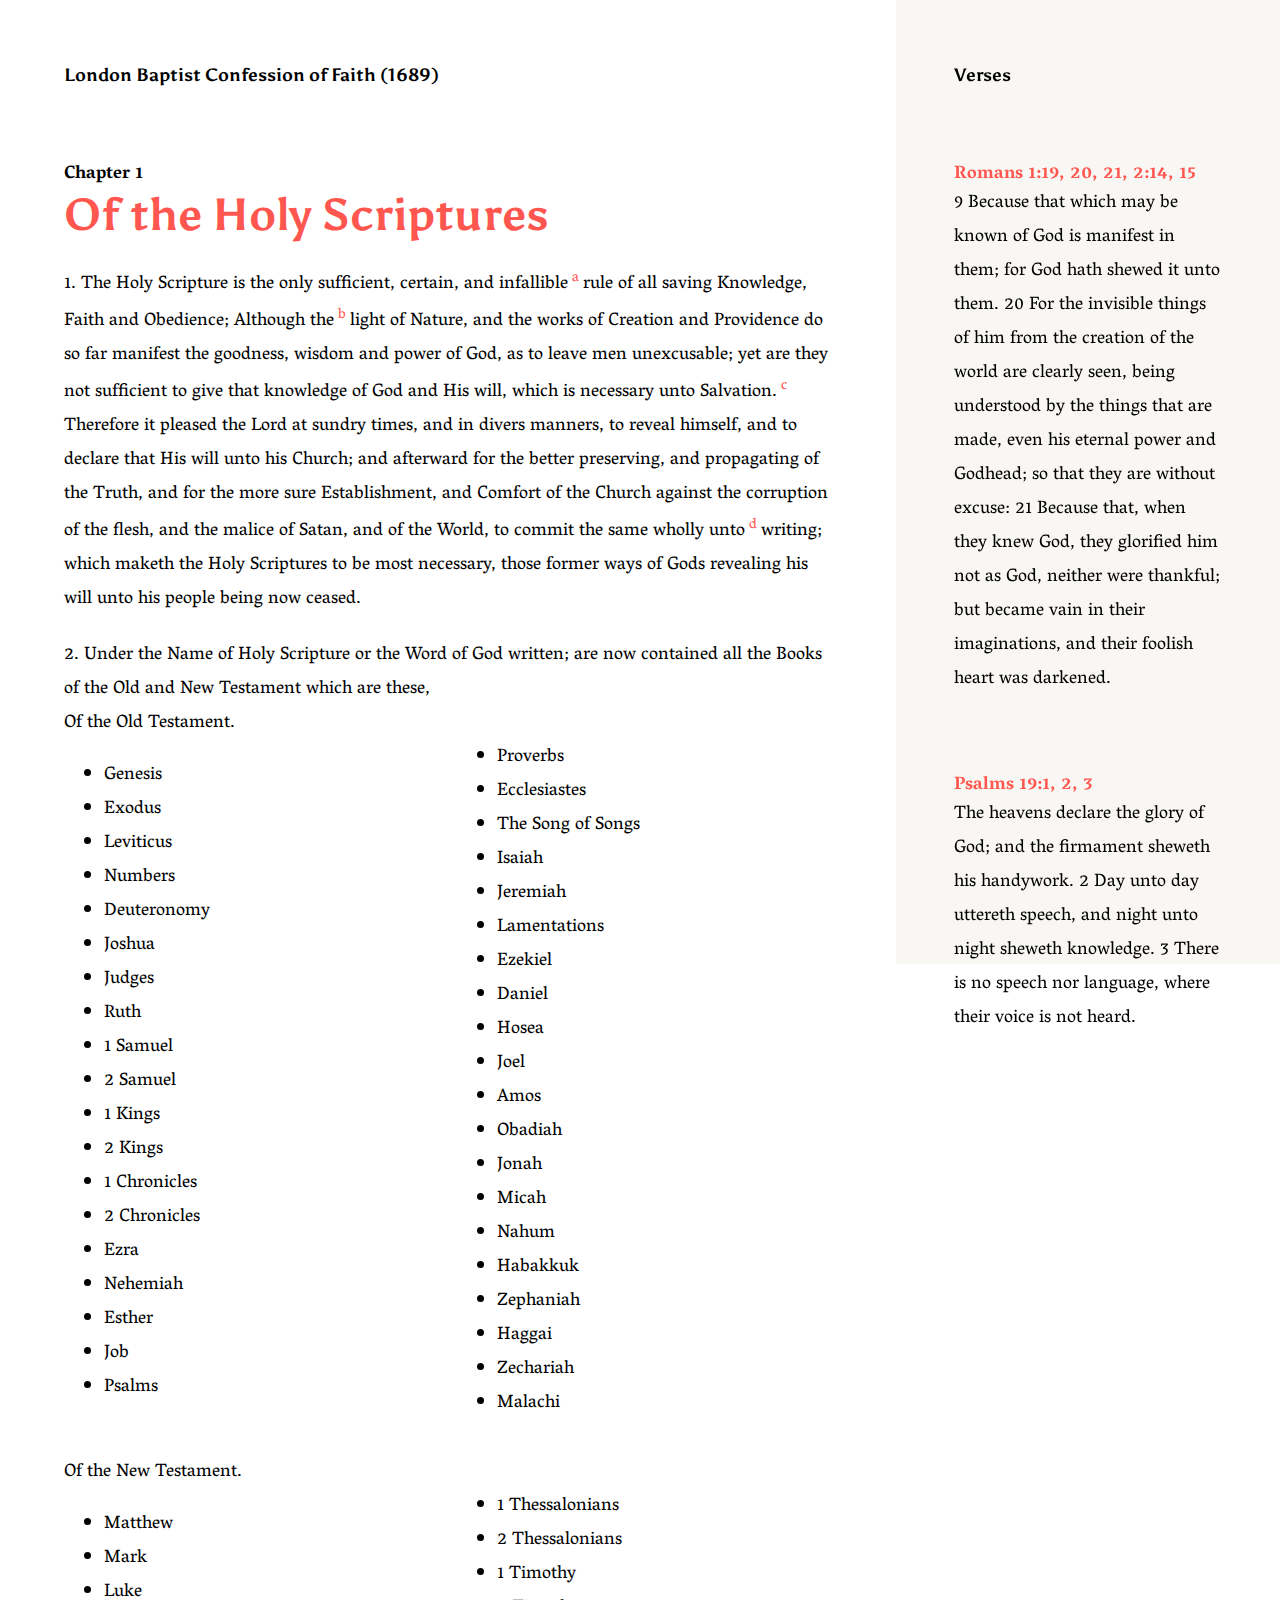
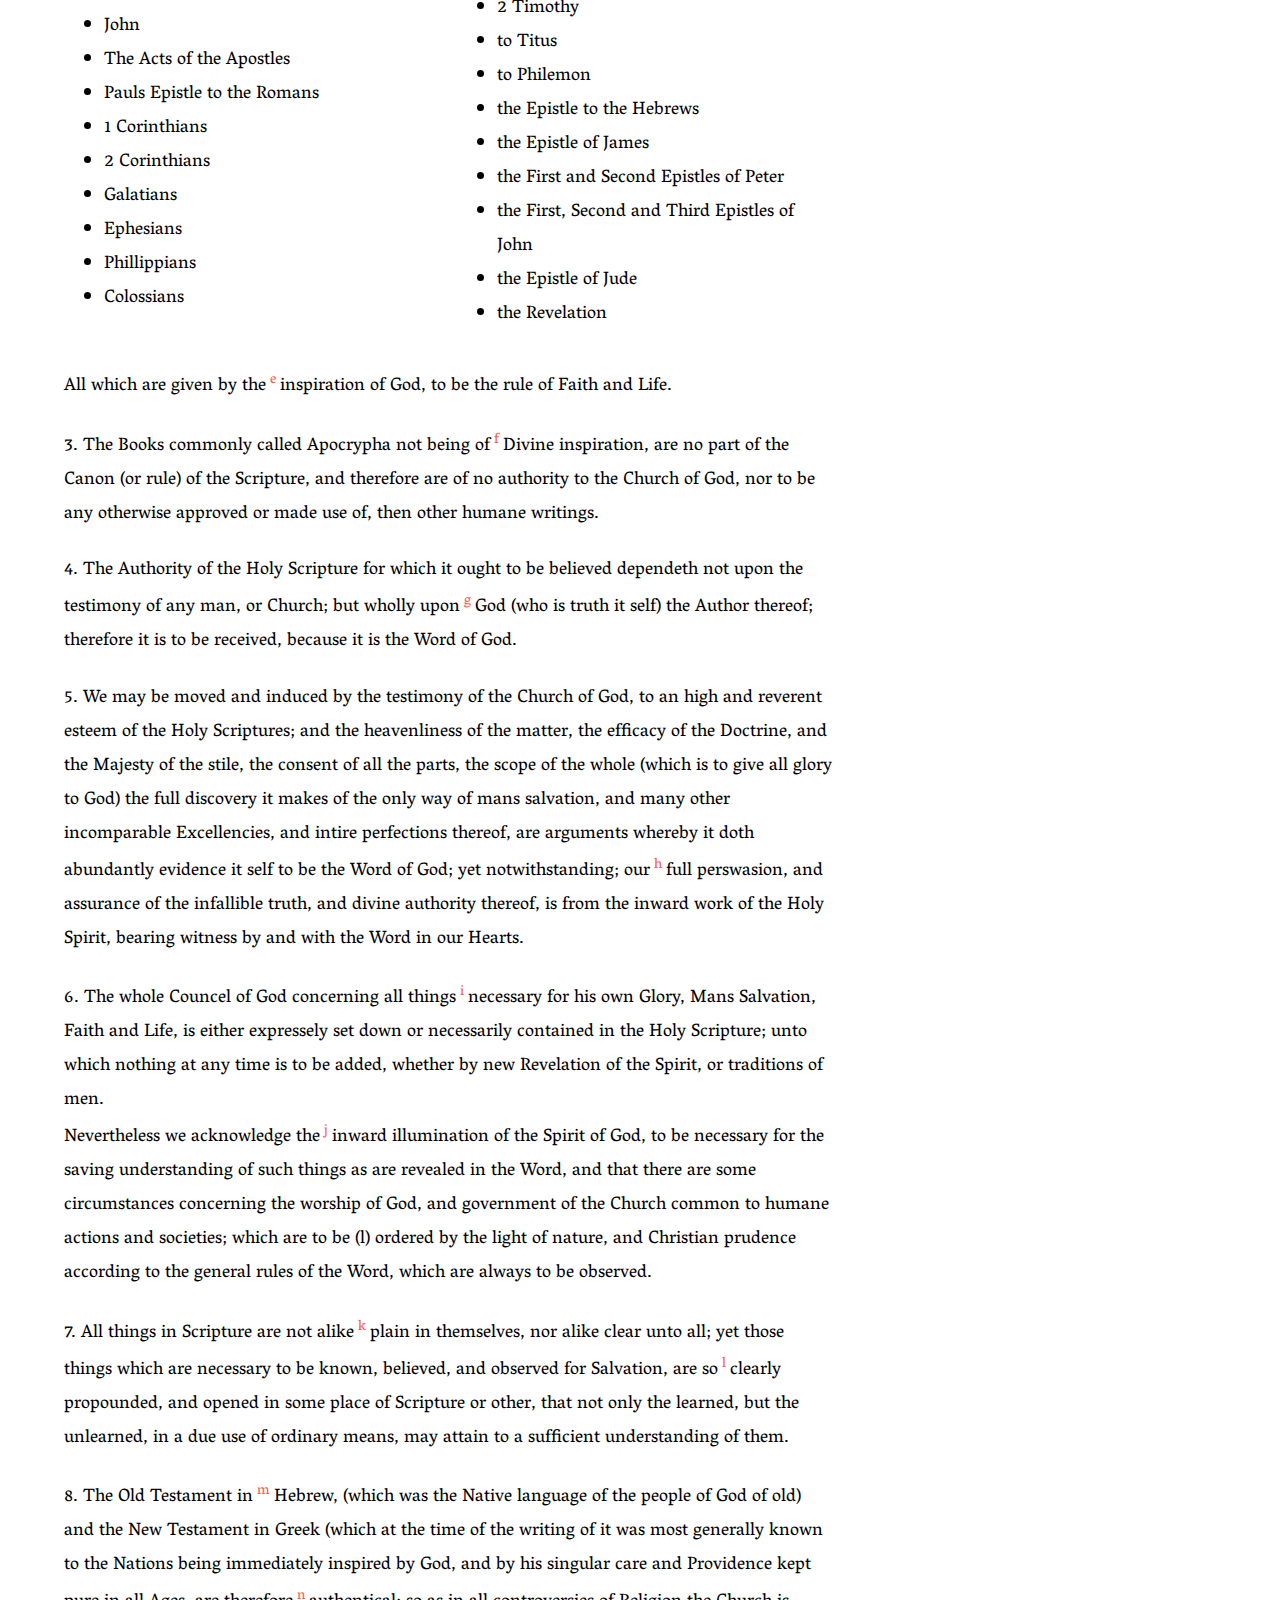
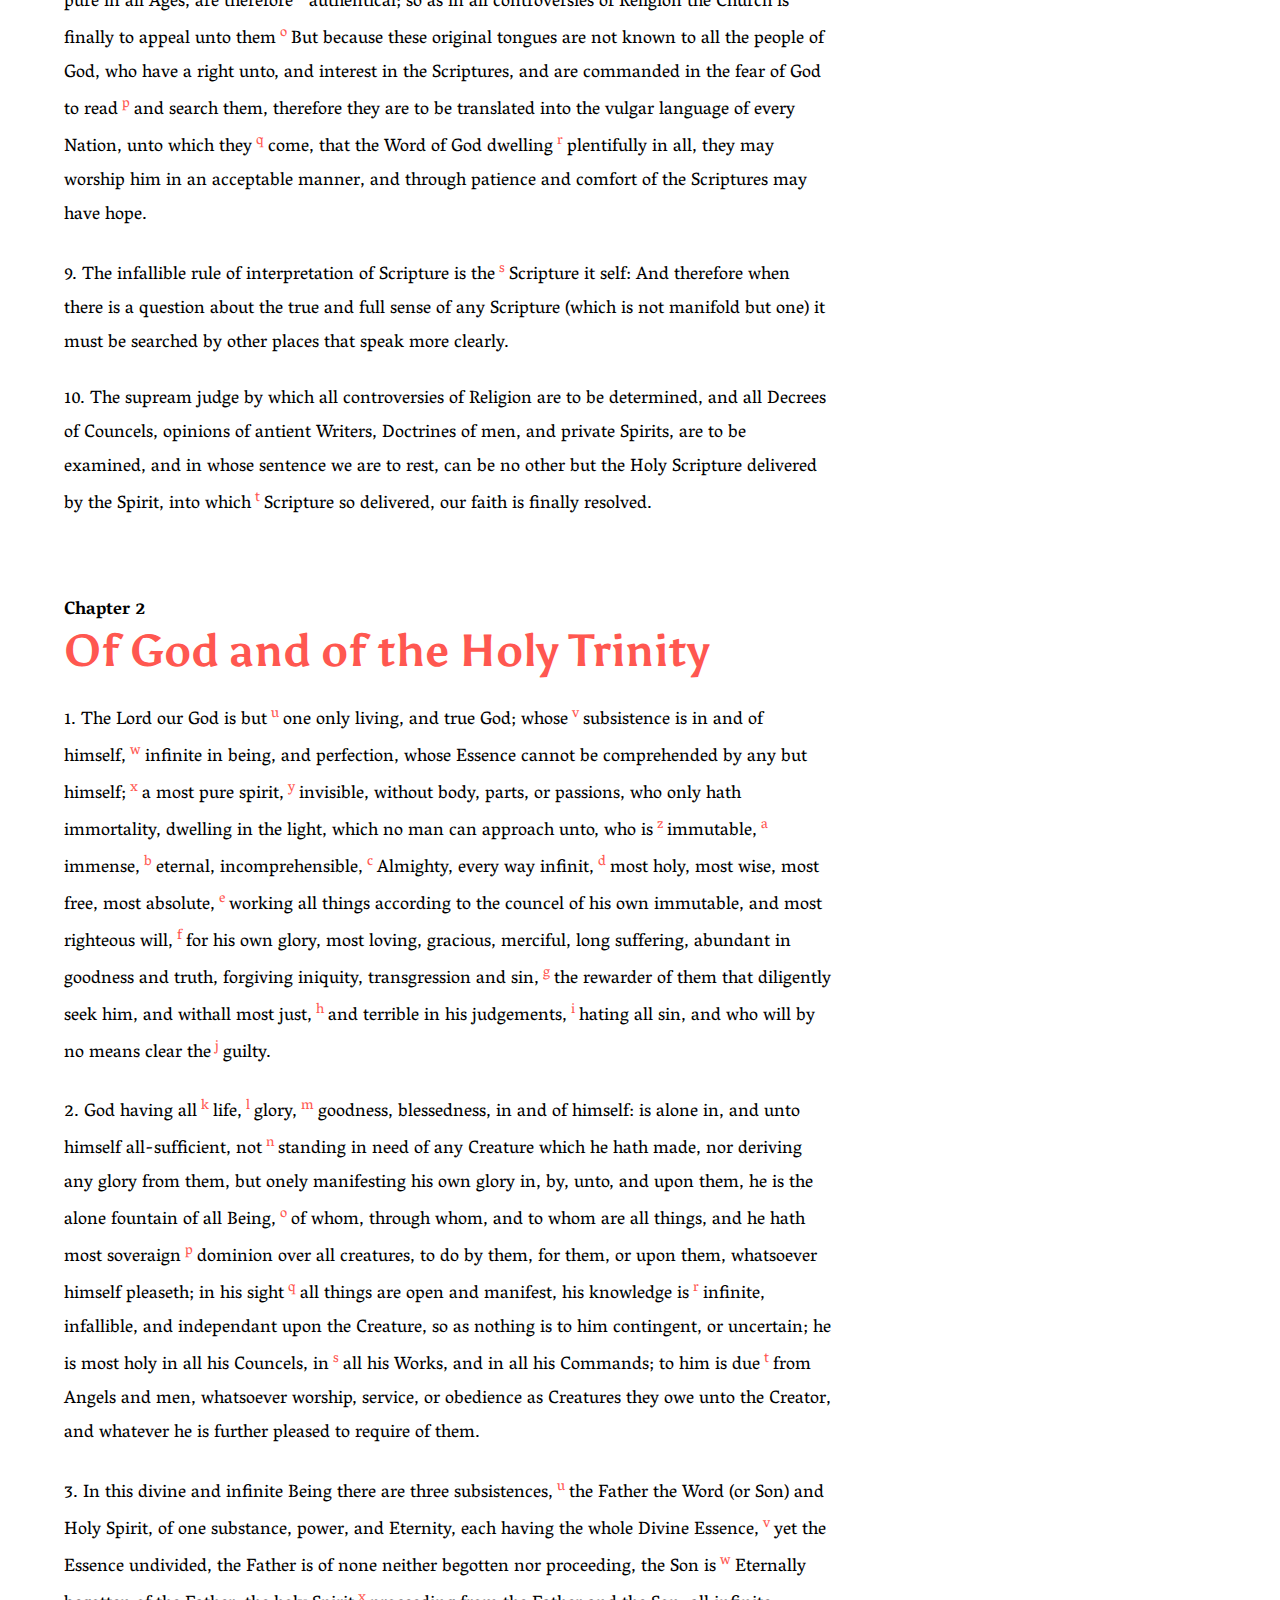
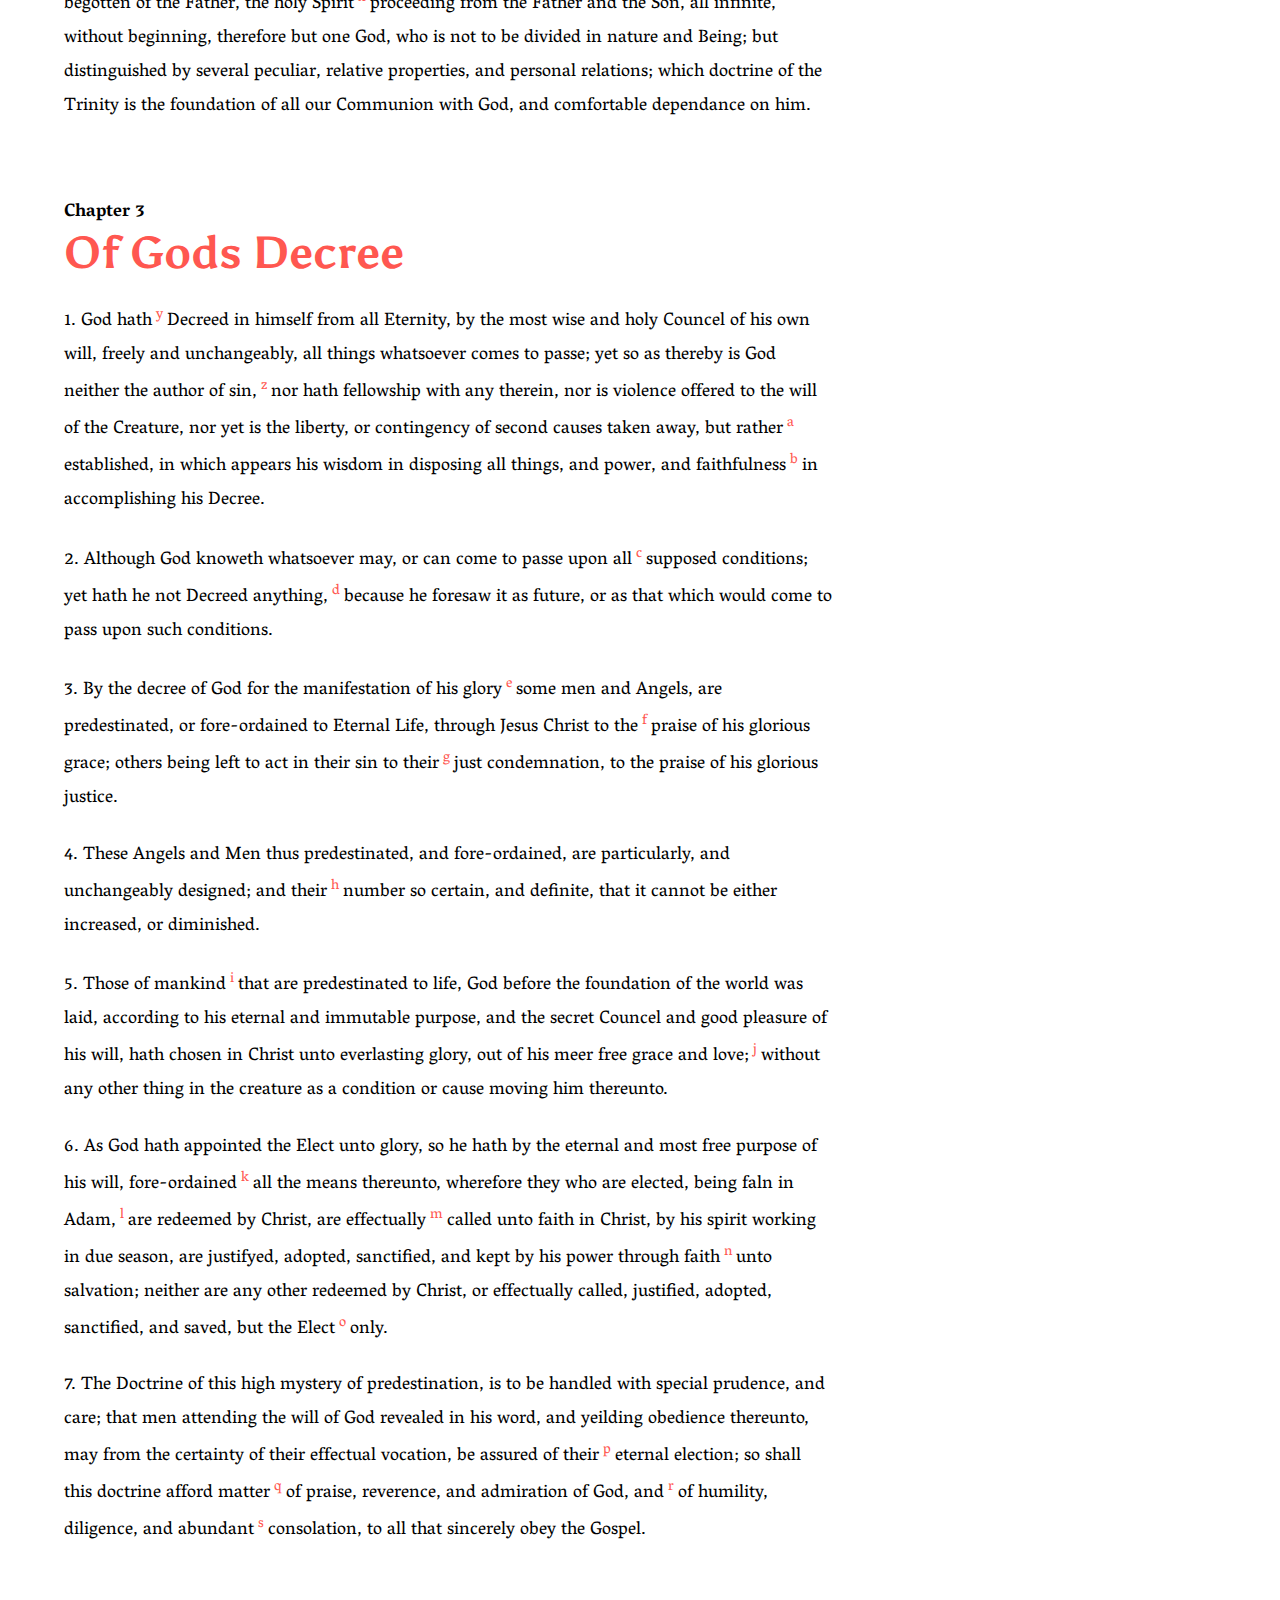
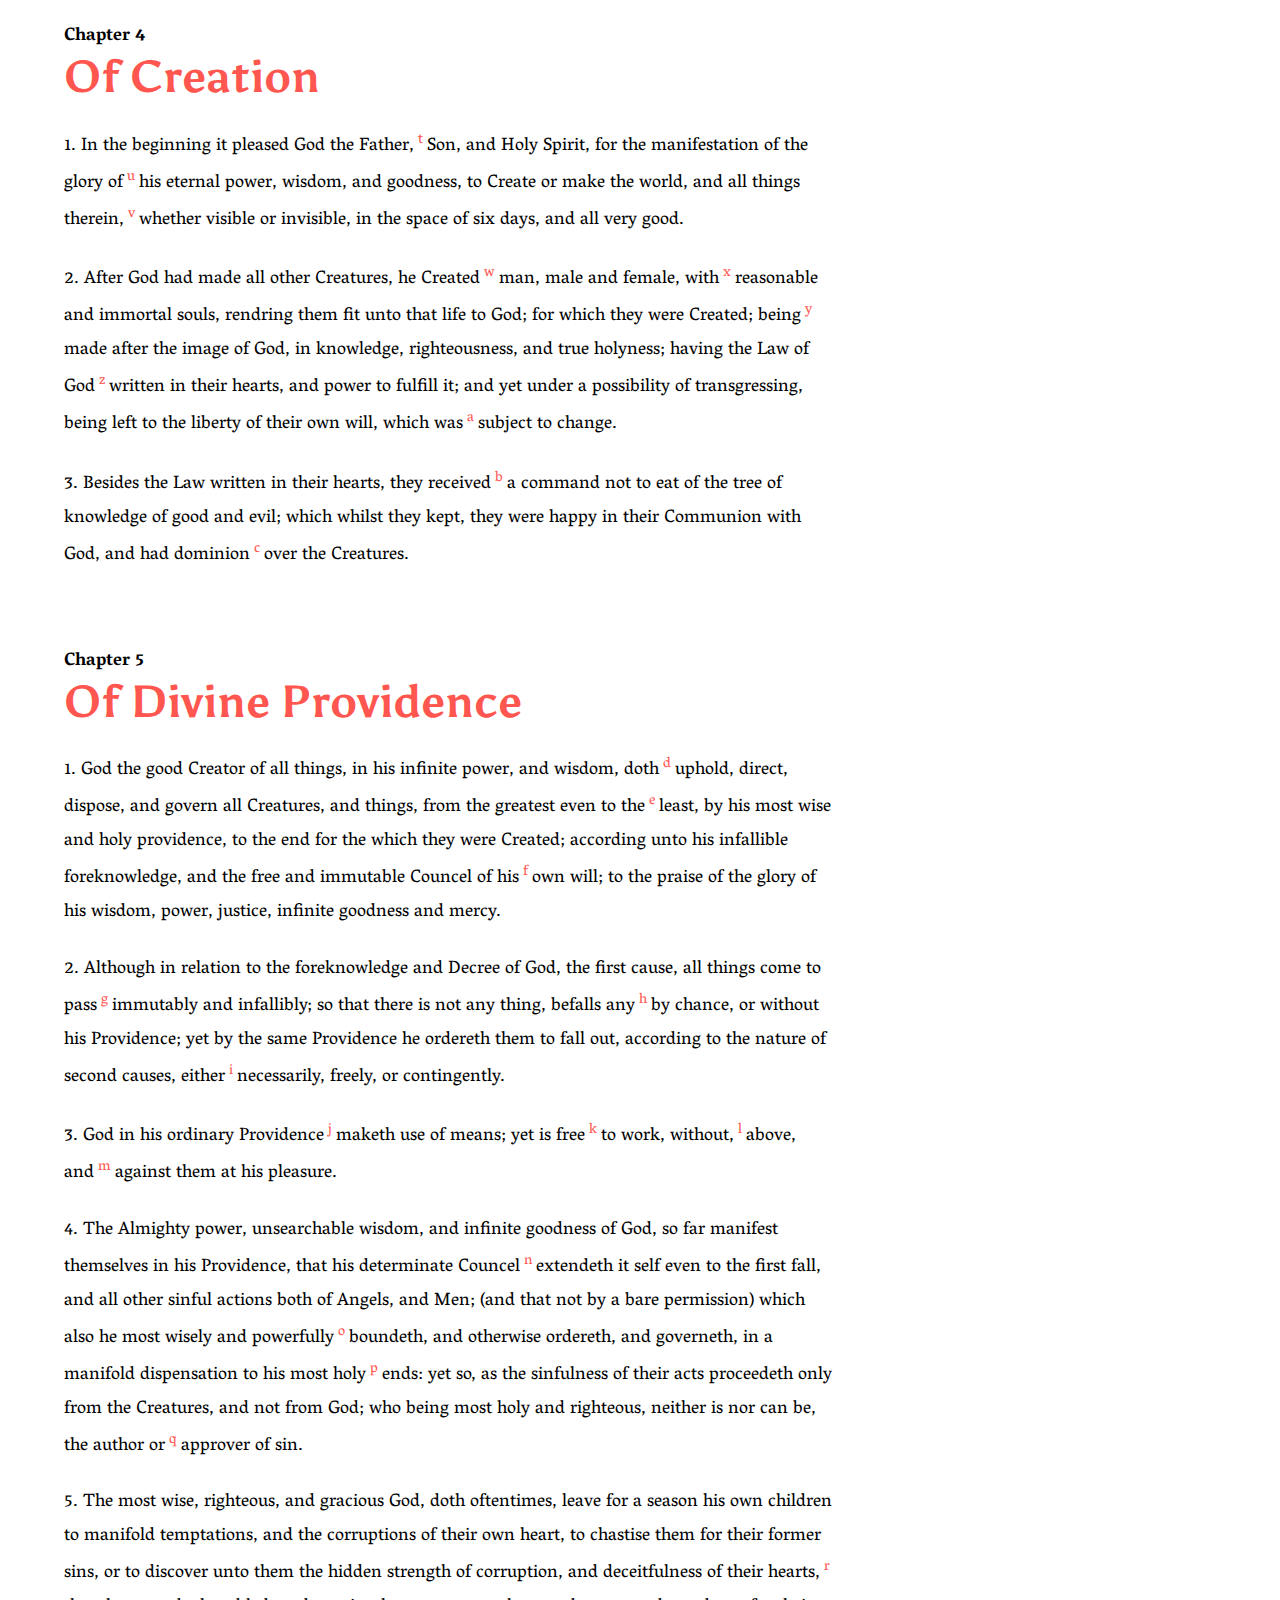
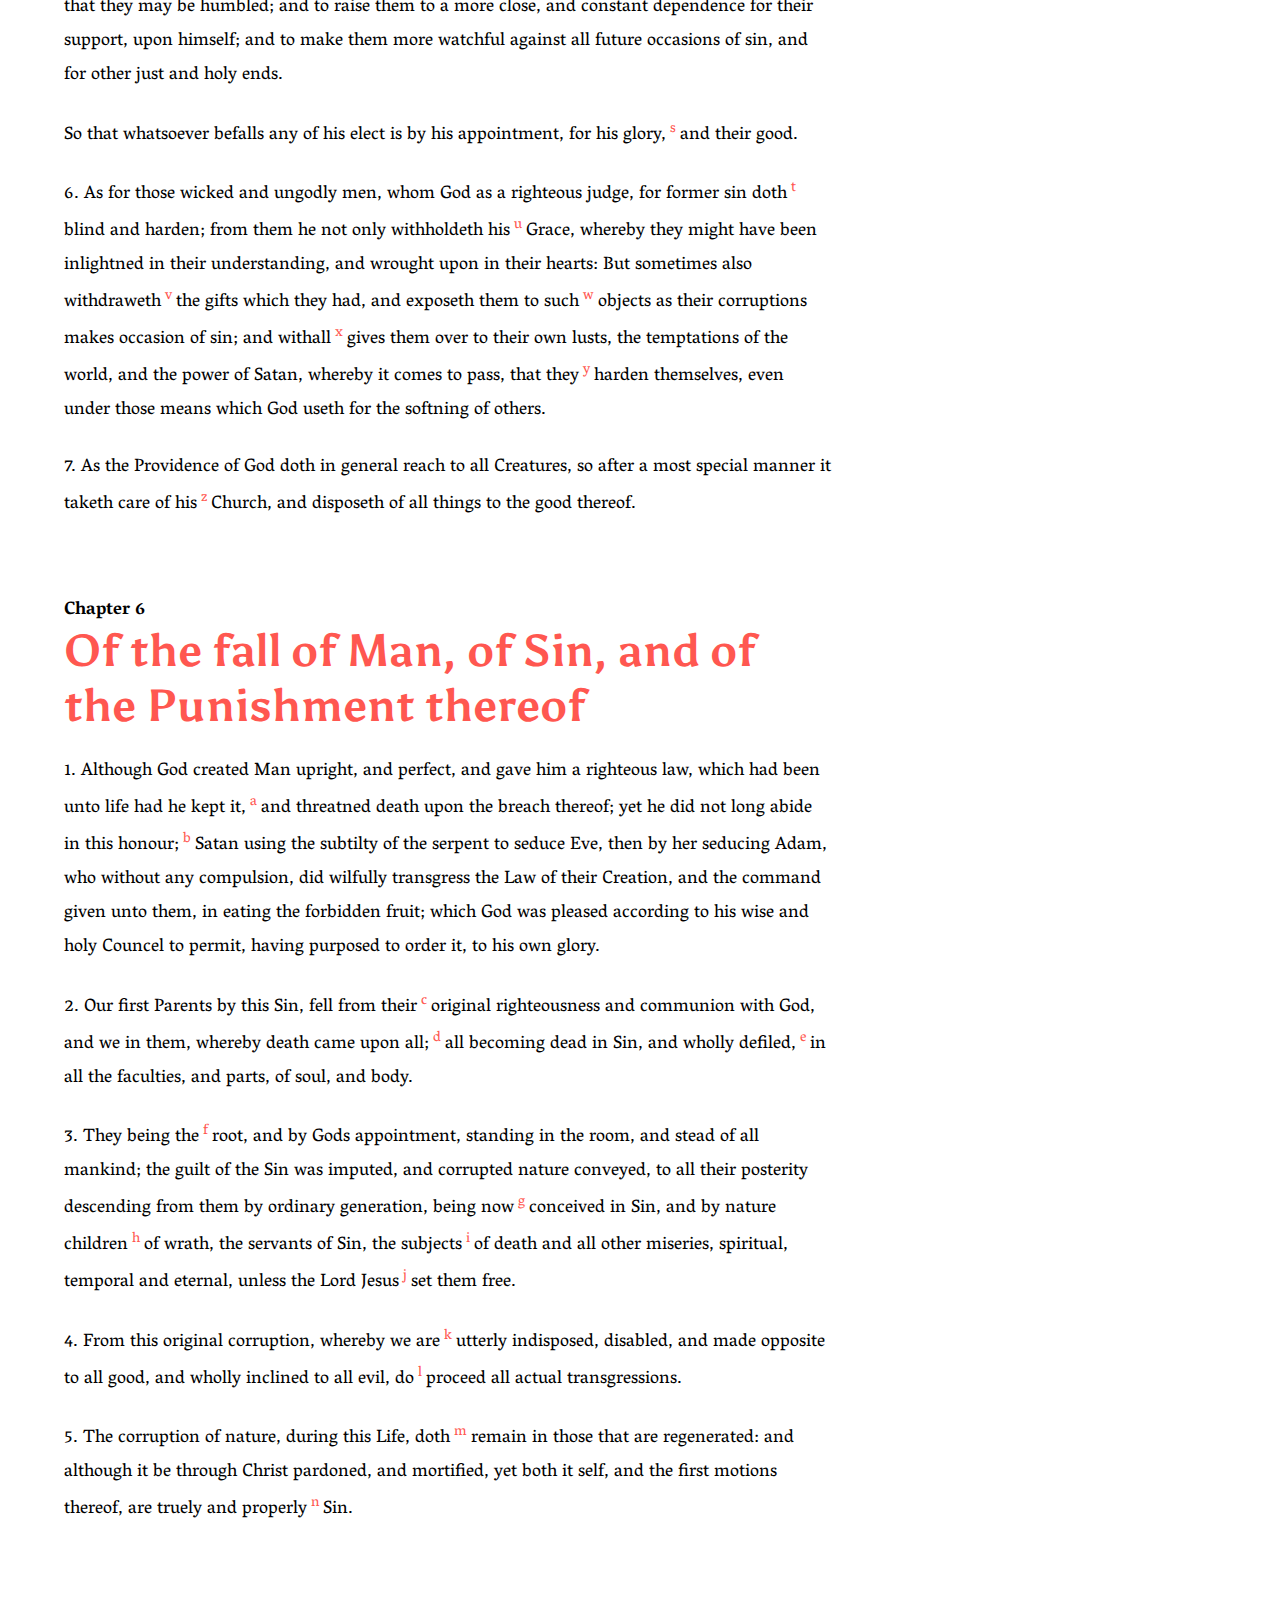
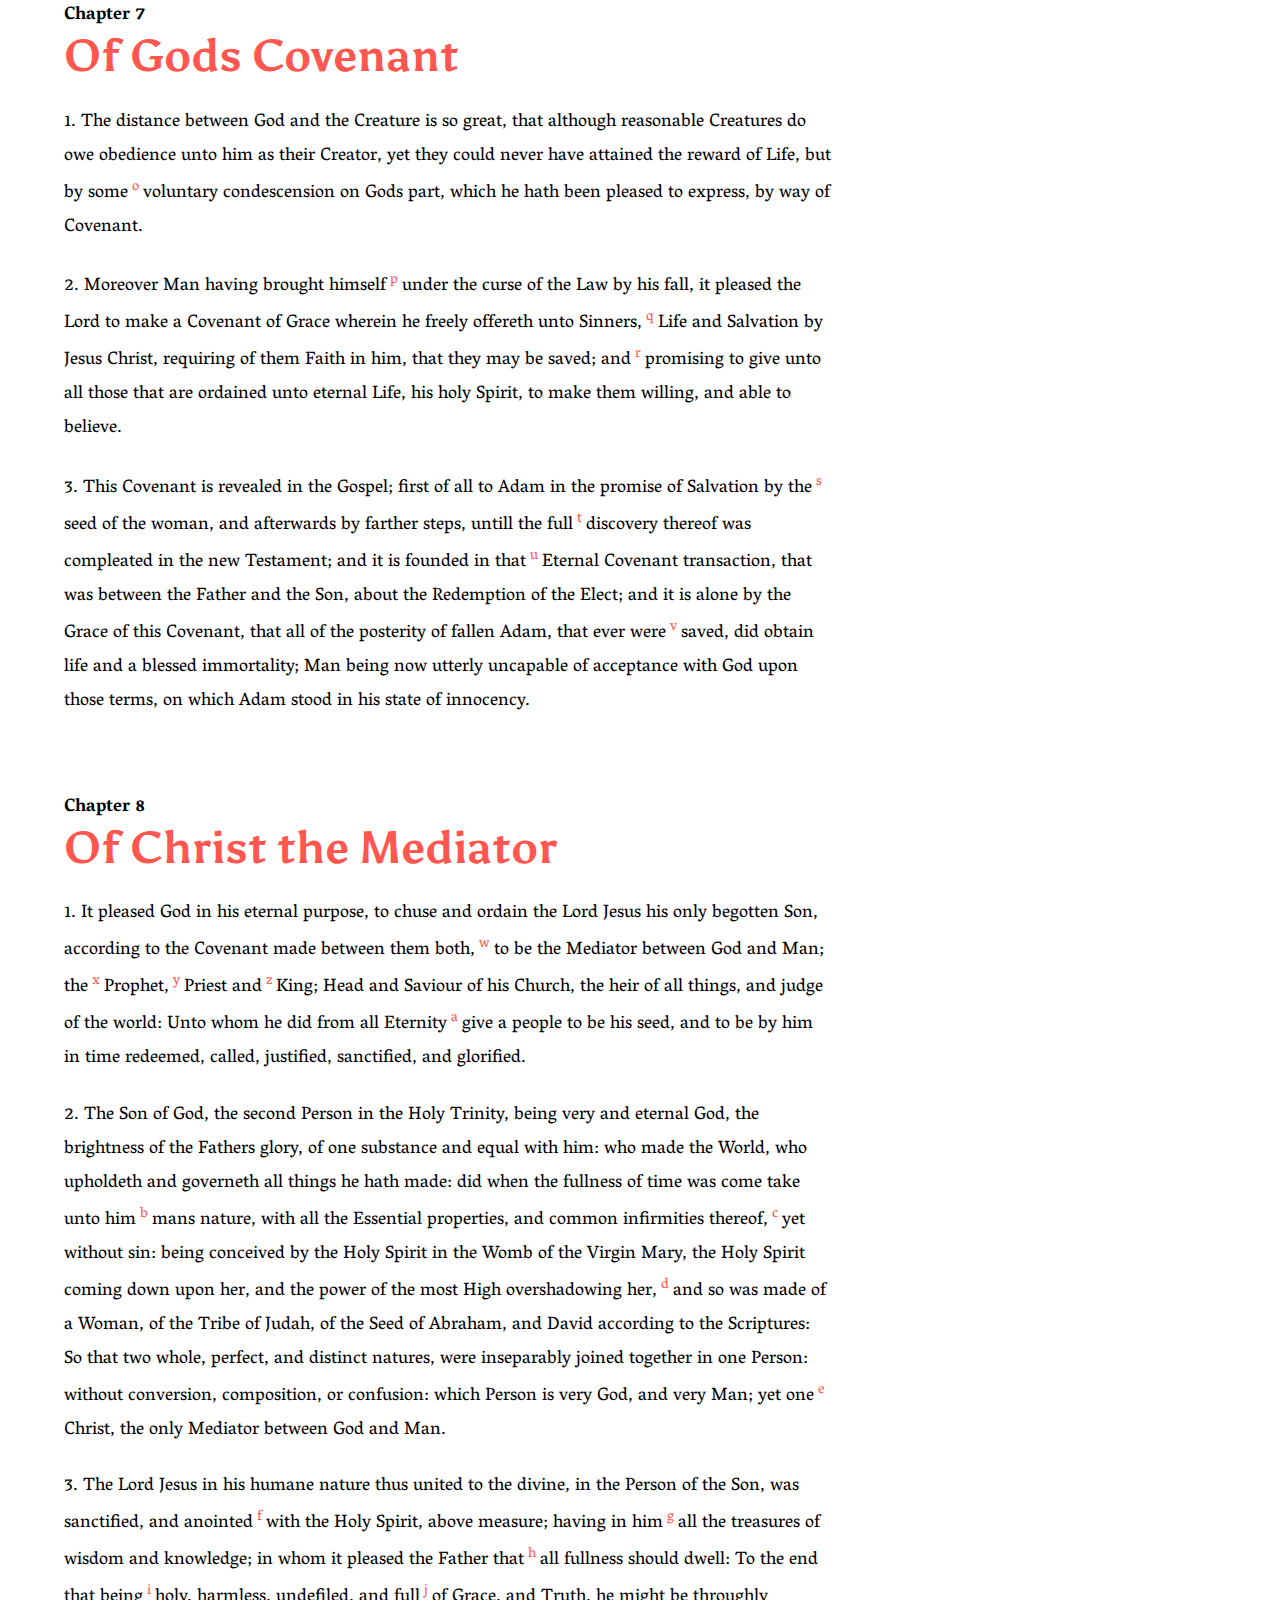
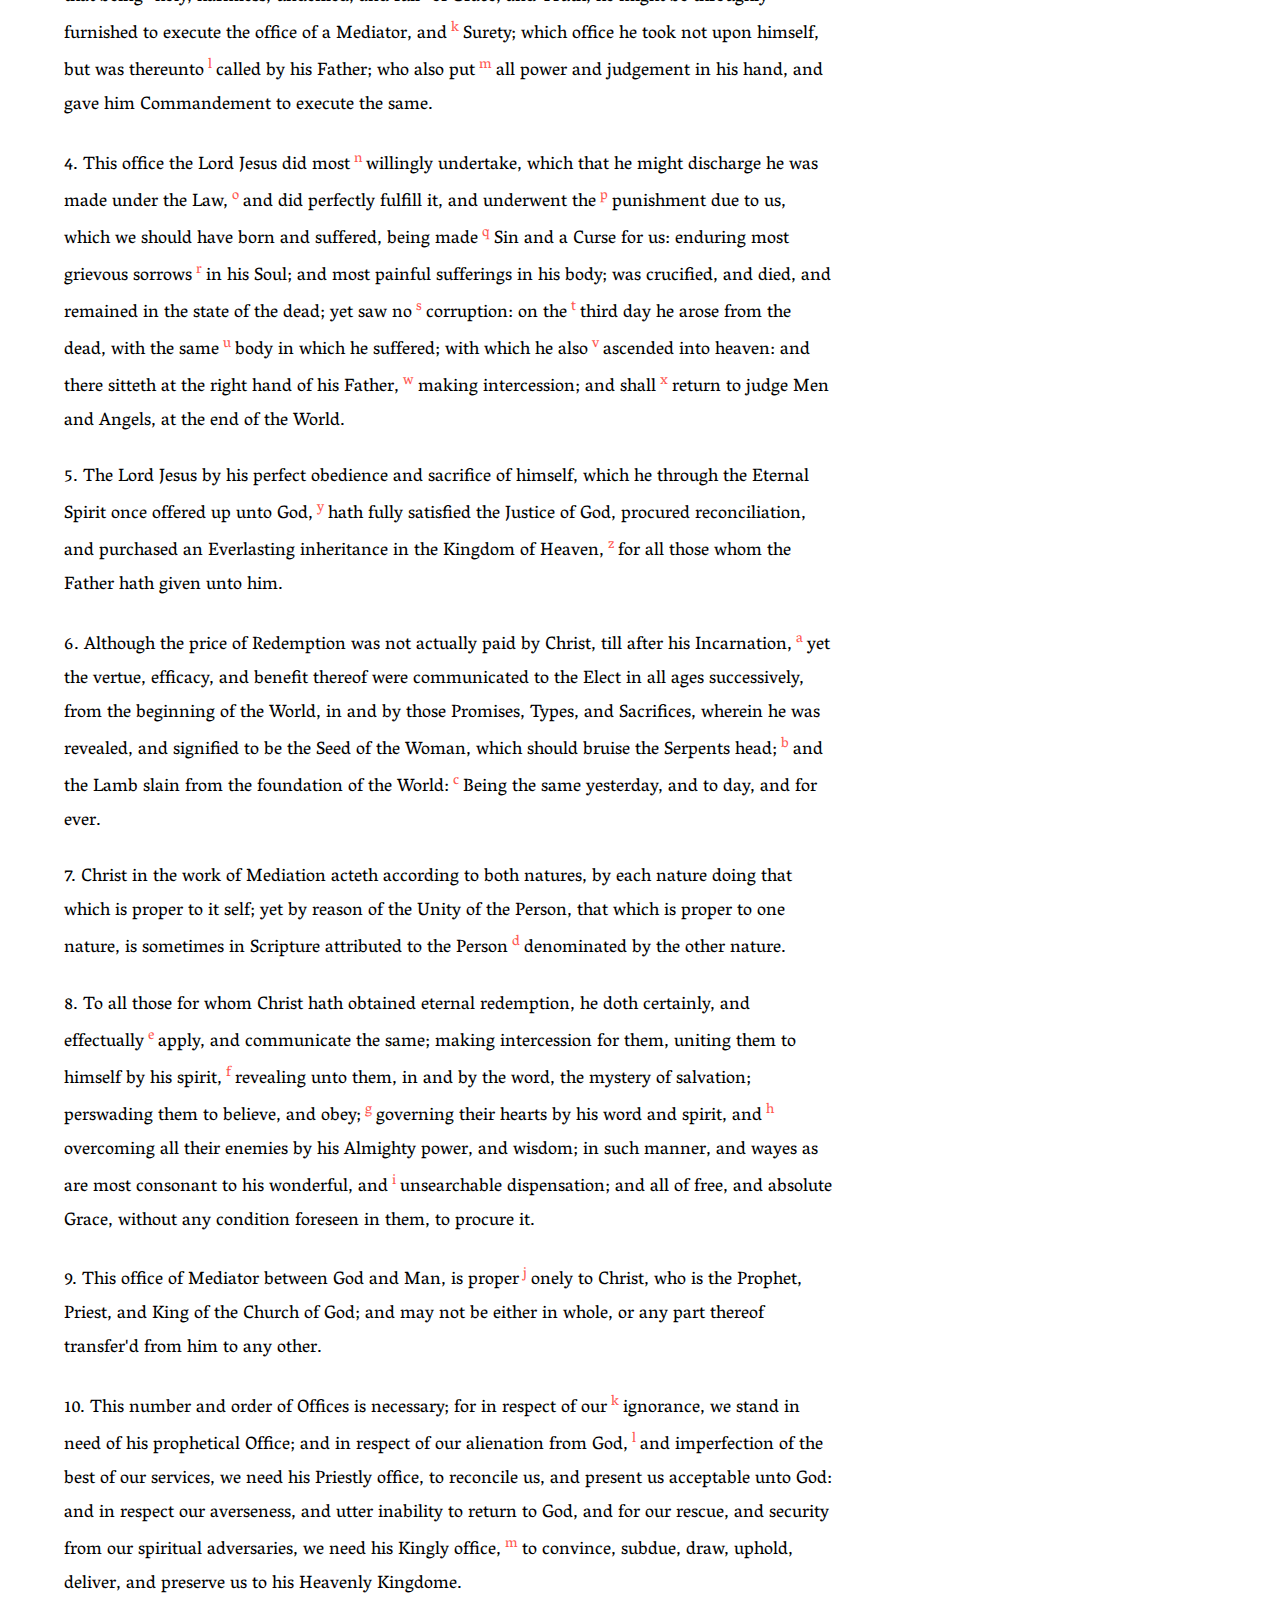
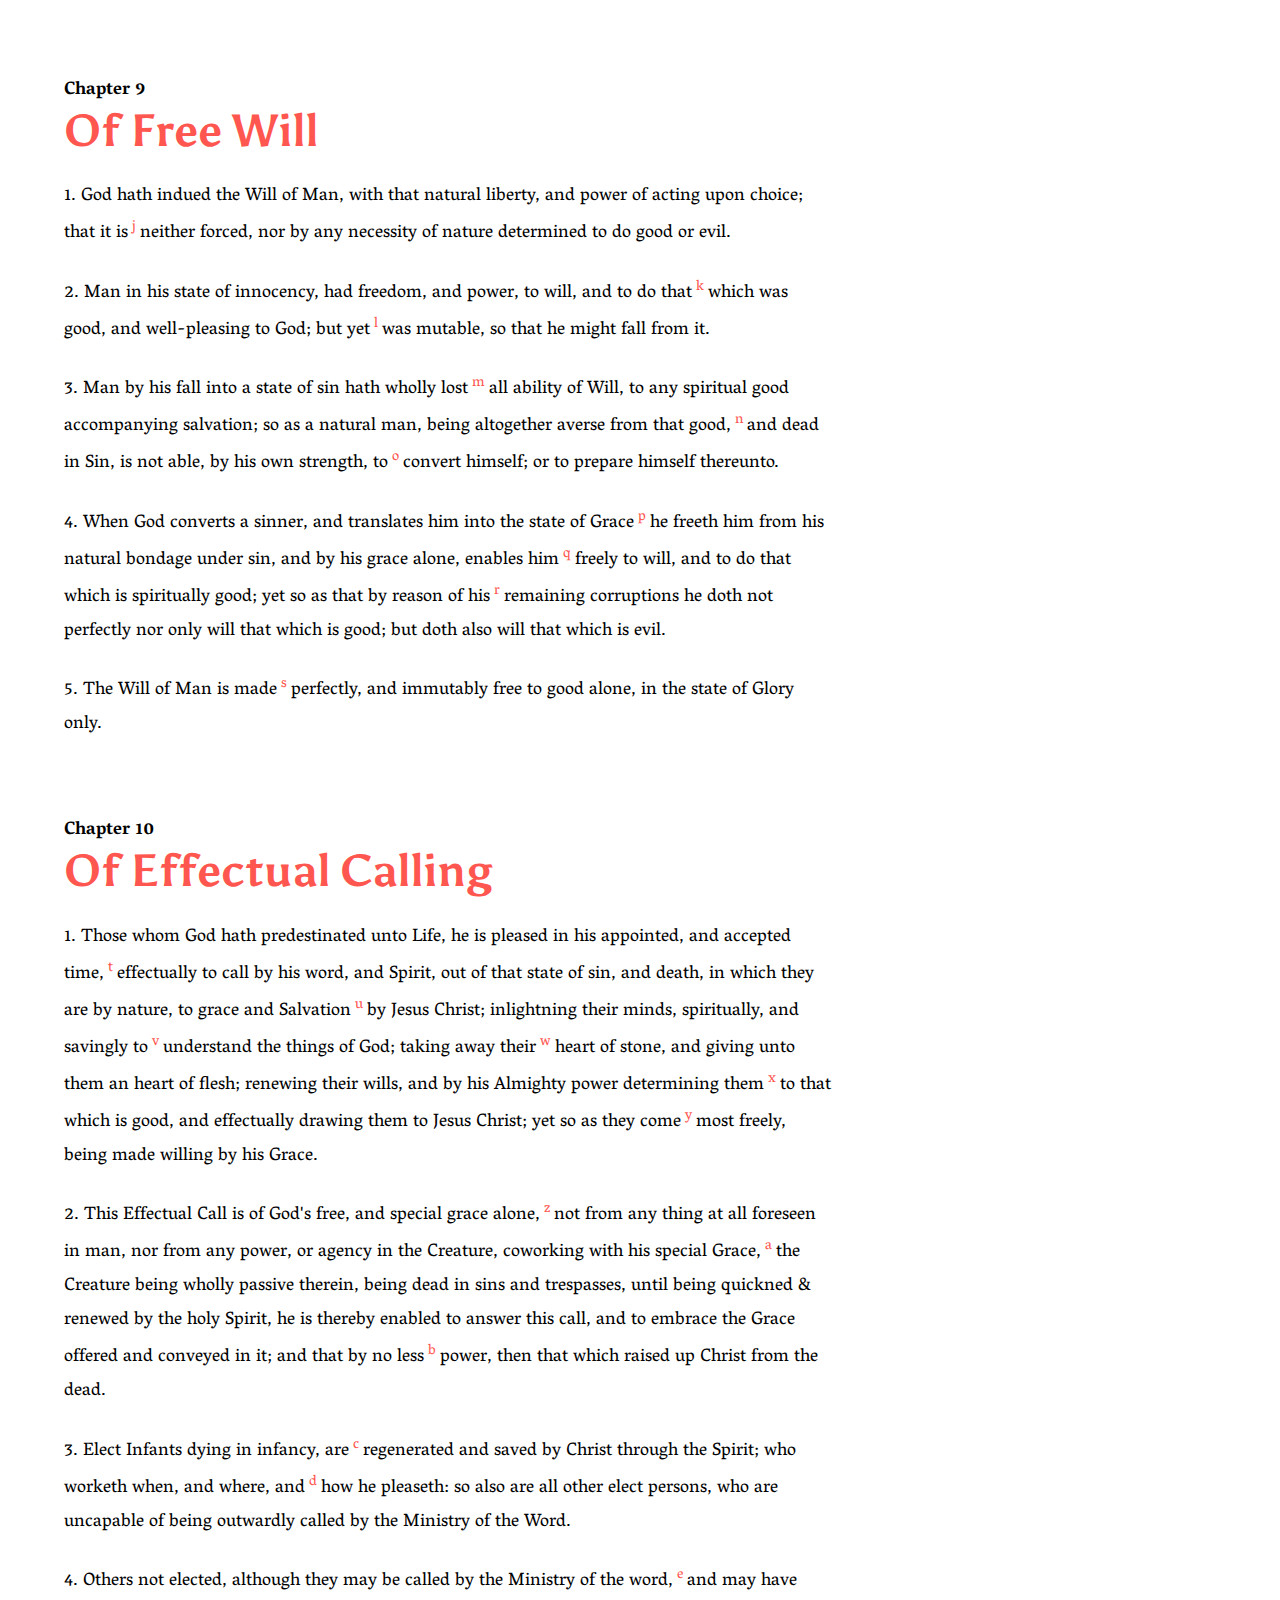
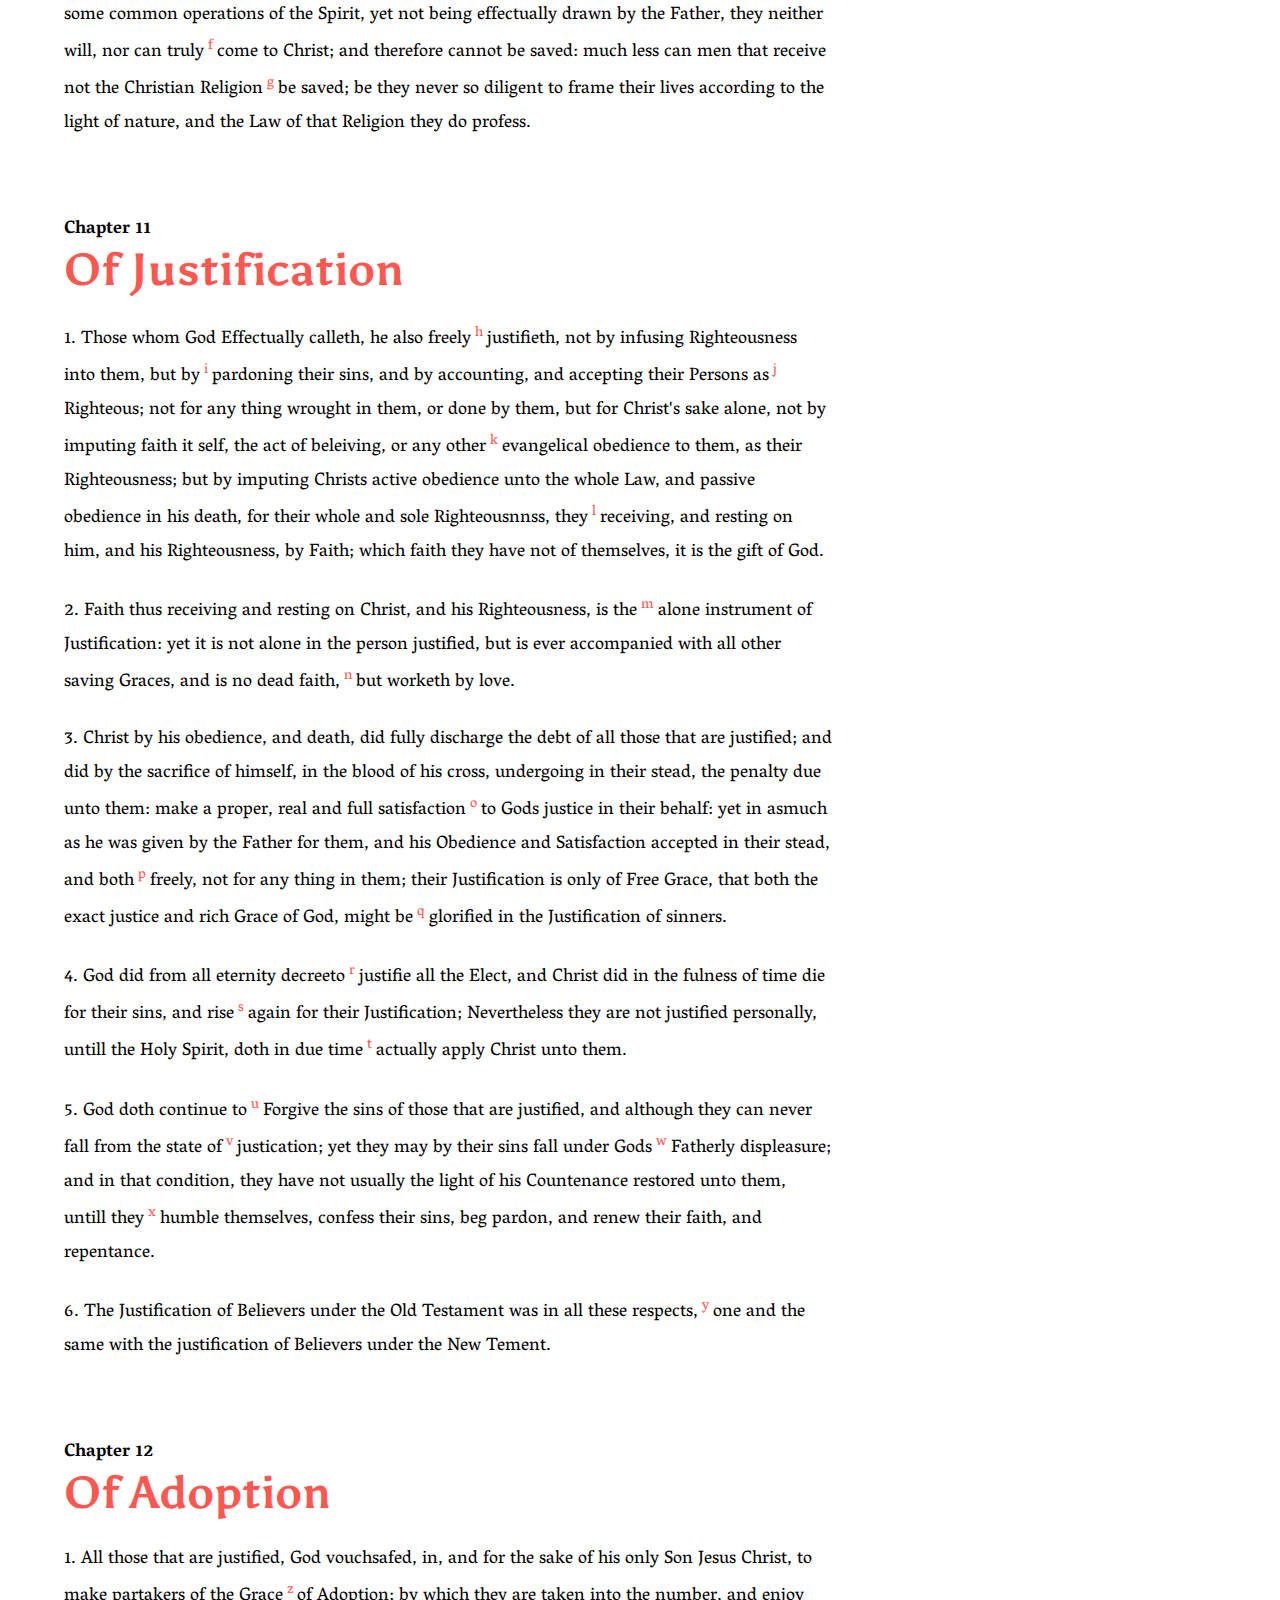
==== commit b2aad82e: "Font tweaks + side column" ====
--- a/index.html
+++ b/index.html
@@ -2,7 +2,8 @@
 <head>
 	<script src="https://cdnjs.cloudflare.com/ajax/libs/jquery/2.2.0/jquery.min.js"></script>
 	<script src="annotate.js"></script>
-	<link href="https://fonts.googleapis.com/css?family=Vesper+Libre:400,700|Work+Sans:500,600" rel="stylesheet">
+	<link href="https://fonts.googleapis.com/css?family=Vesper+Libre:400,700|Work+Sans:500,600|Asul:400" rel="stylesheet">
+	<title>London Baptist Confession of Faith (1689)</title>
 	<link href='style.css' rel='stylesheet' type='text/css'>
 </head>
 <body>
@@ -865,7 +866,7 @@
 			</div>
 		</section>
 		<section class="colophon">
-			&#8224; London Baptist Confession of Faith (1689) uses Bagnard for headlines, Work Sans for chapters, and Vesper Libre for body copy. 
+			&#8224; London Baptist Confession of Faith (1689) uses Asul for headlines and chapters, and Vesper Libre for body text.
 		</section>
 	</div>
 </div>
@@ -875,6 +876,19 @@
 		</div>
 		<div class="content">
 			<h1>Verses</h1>
+<h3 style="color:#FF5750;">Romans 1:19, 20, 21, 2:14, 15</h3>
+9 Because that which may be known of God is manifest in them; for God hath shewed it unto them.
+
+20 For the invisible things of him from the creation of the world are clearly seen, being understood by the things that are made, even his eternal power and Godhead; so that they are without excuse:
+
+21 Because that, when they knew God, they glorified him not as God, neither were thankful; but became vain in their imaginations, and their foolish heart was darkened.
+
+<h3 style="color:#FF5750;">Psalms 19:1, 2, 3</h3>
+The heavens declare the glory of God; and the firmament sheweth his handywork.
+
+2 Day unto day uttereth speech, and night unto night sheweth knowledge.
+
+3 There is no speech nor language, where their voice is not heard.
 		</div>
 	</div>
 </body>
--- a/style.css
+++ b/style.css
@@ -59,8 +59,10 @@
   vertical-align: super;
   font-size: .8em;
   color:#FF5750;
-  border-radius:50%;
-  padding:0 10px 0 10px;
+  padding-left:3px;
+  padding-right:3px;
+  margin-left:1px;
+  margin-right:-4px;
   cursor:help;
 }
 
@@ -71,23 +73,24 @@
 }
 
 h1{
-  font-family: 'Work Sans', sans-serif;
+  font-family: 'Asul', sans-serif;
   font-size:1em;
+  font-weight:600;
   margin:0;
 }
 
 h3{
-  font-family: 'Work Sans', sans-serif;
+  font-family: 'Vesper Libre', sans-serif;
   font-size:1em;
-  font-weight:400;
+  font-weight:600;
   padding-top:4em;
   margin:0;
+  margin-bottom:-5px;
 }
 
 h2{
-  font-family: 'Bagnard Web', serif;
-  font-size: 2.333em;
+  font-family: 'Asul', serif;
+  font-size: 2.5em;
   color:#FF5750;
-  padding-top:.25em;
   margin:0;
 }
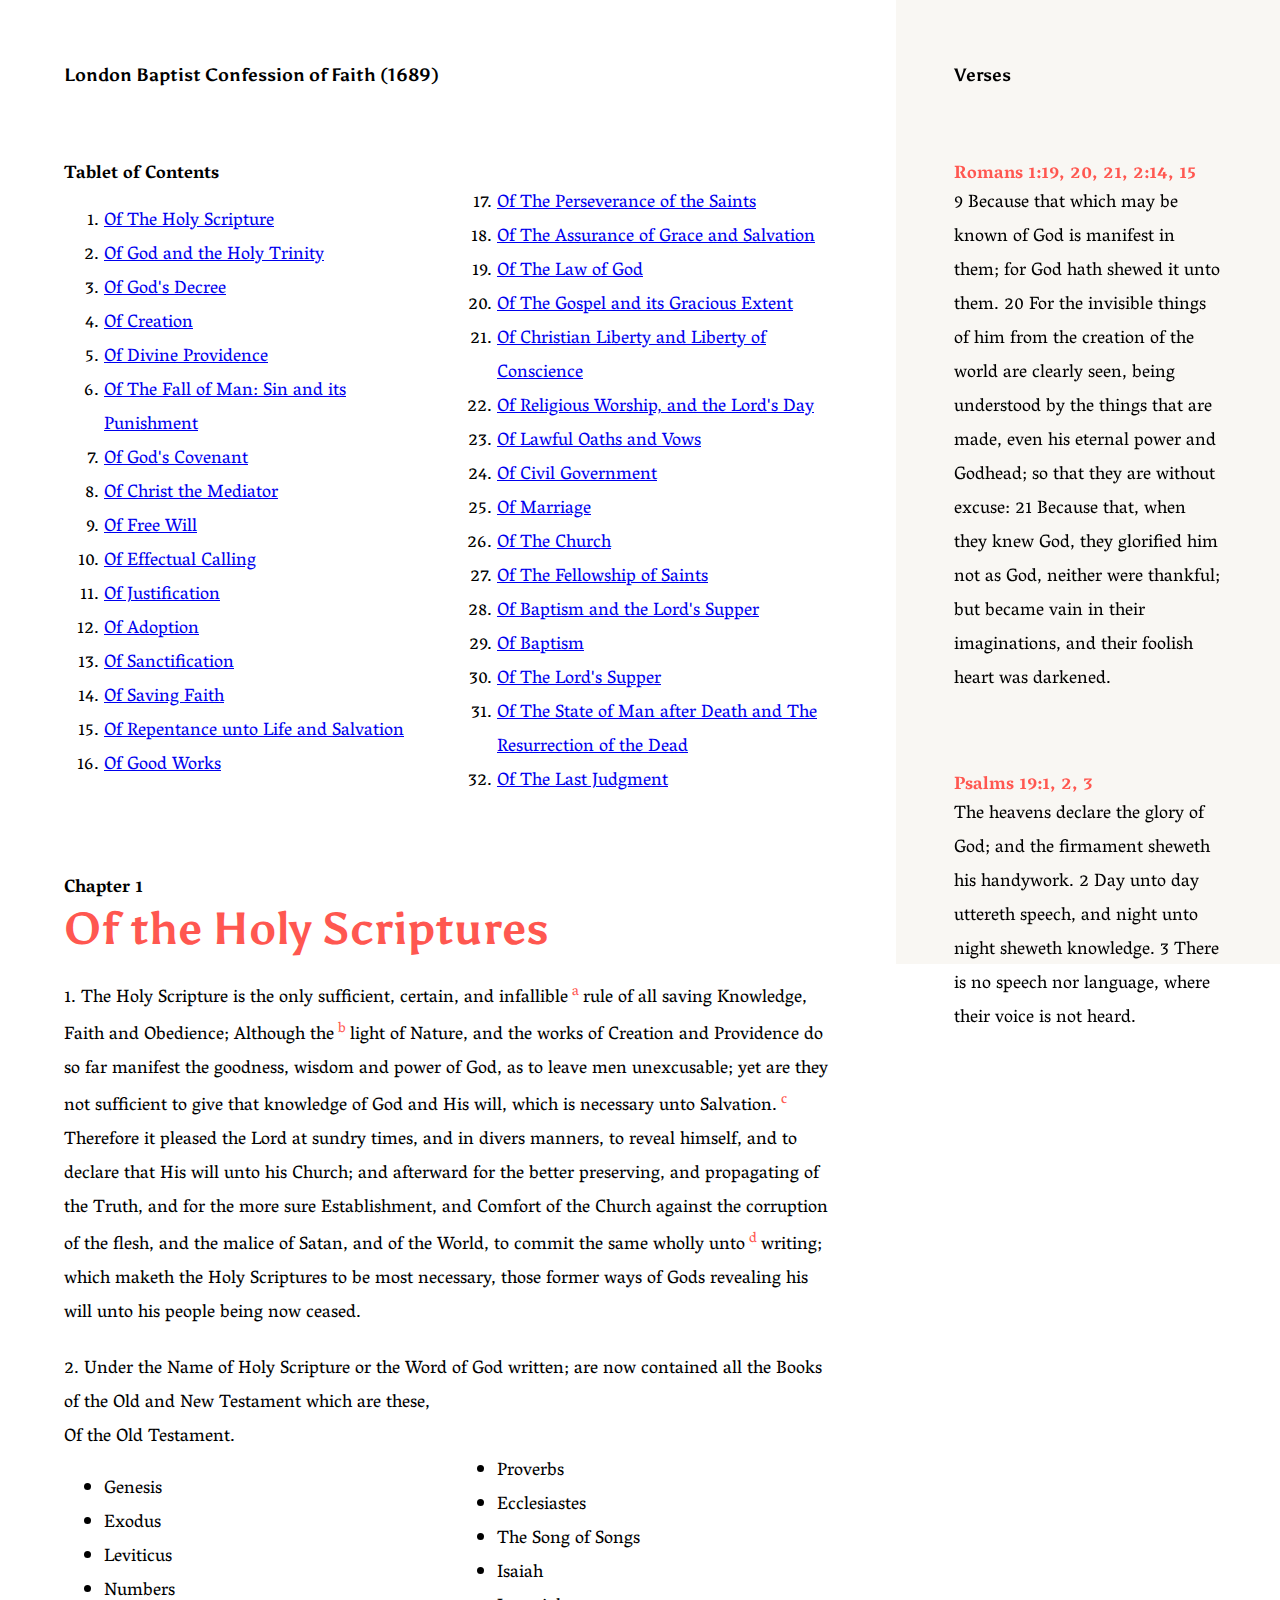
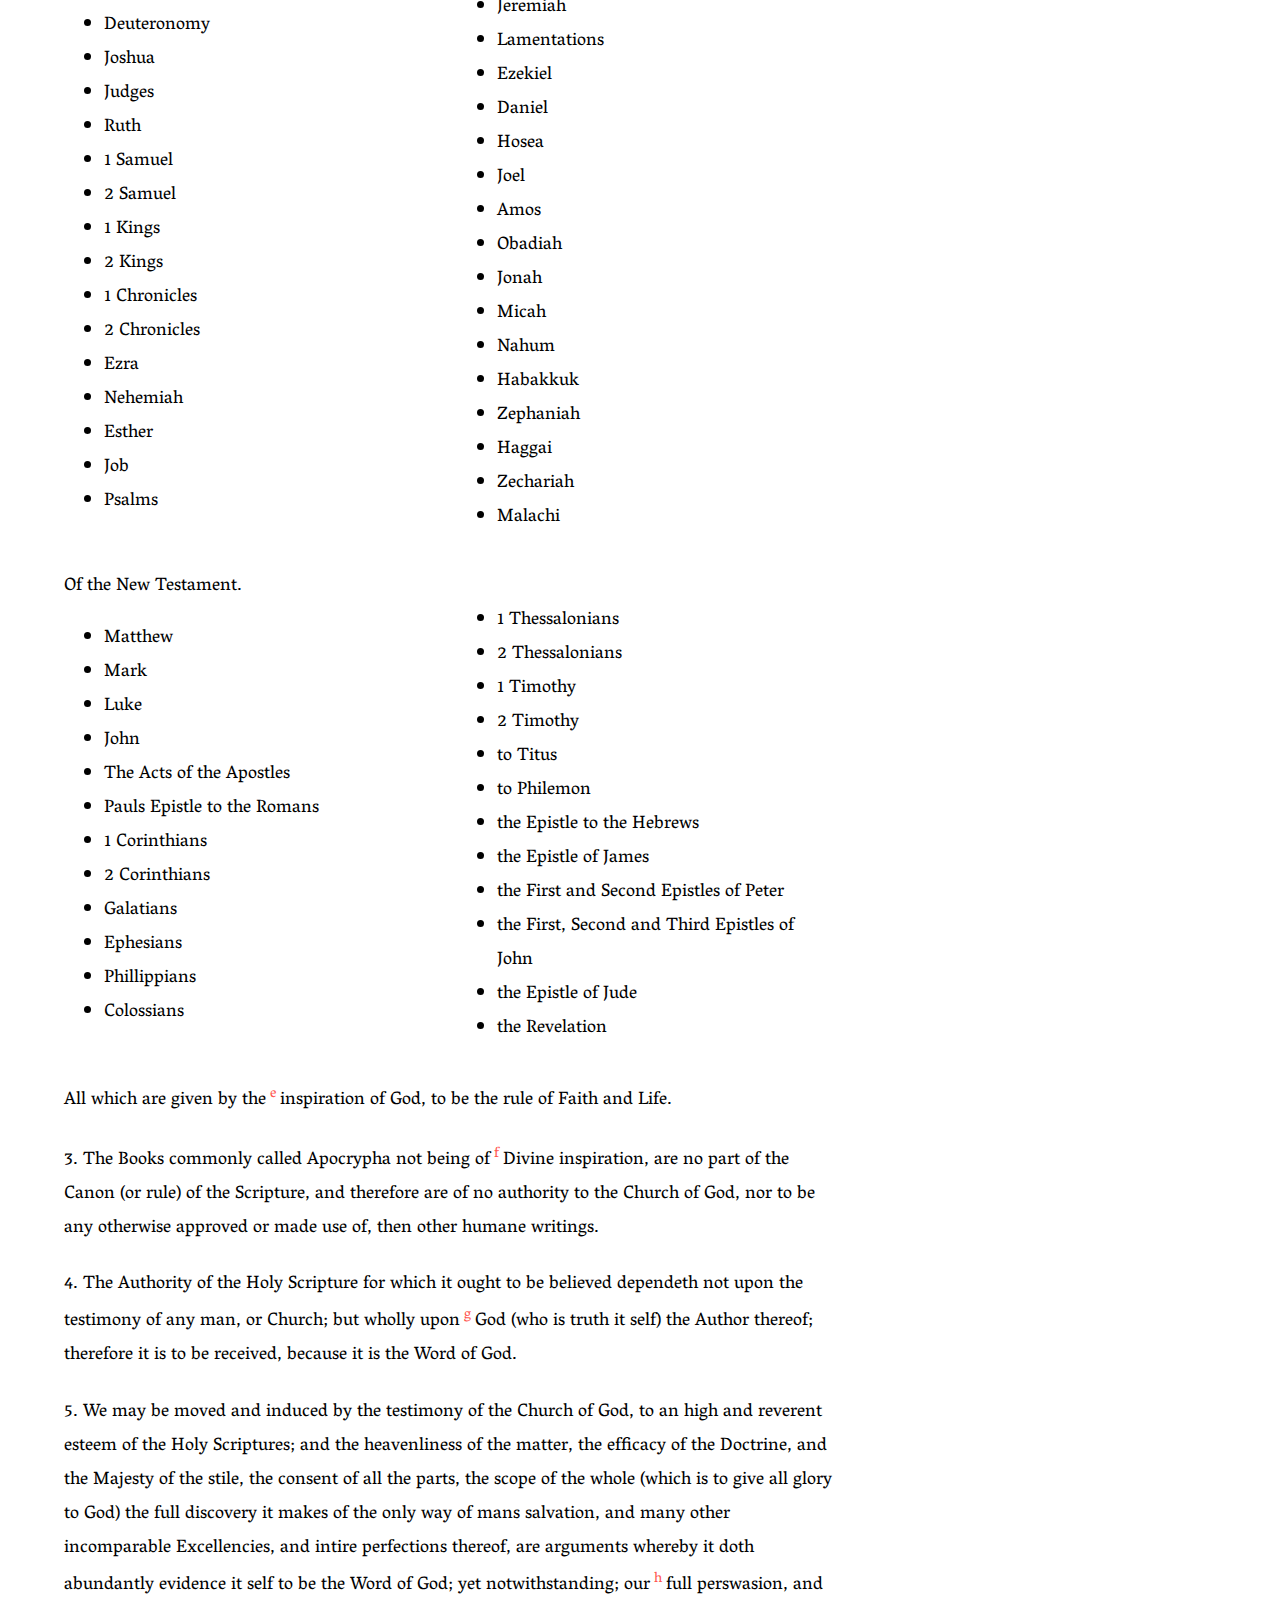
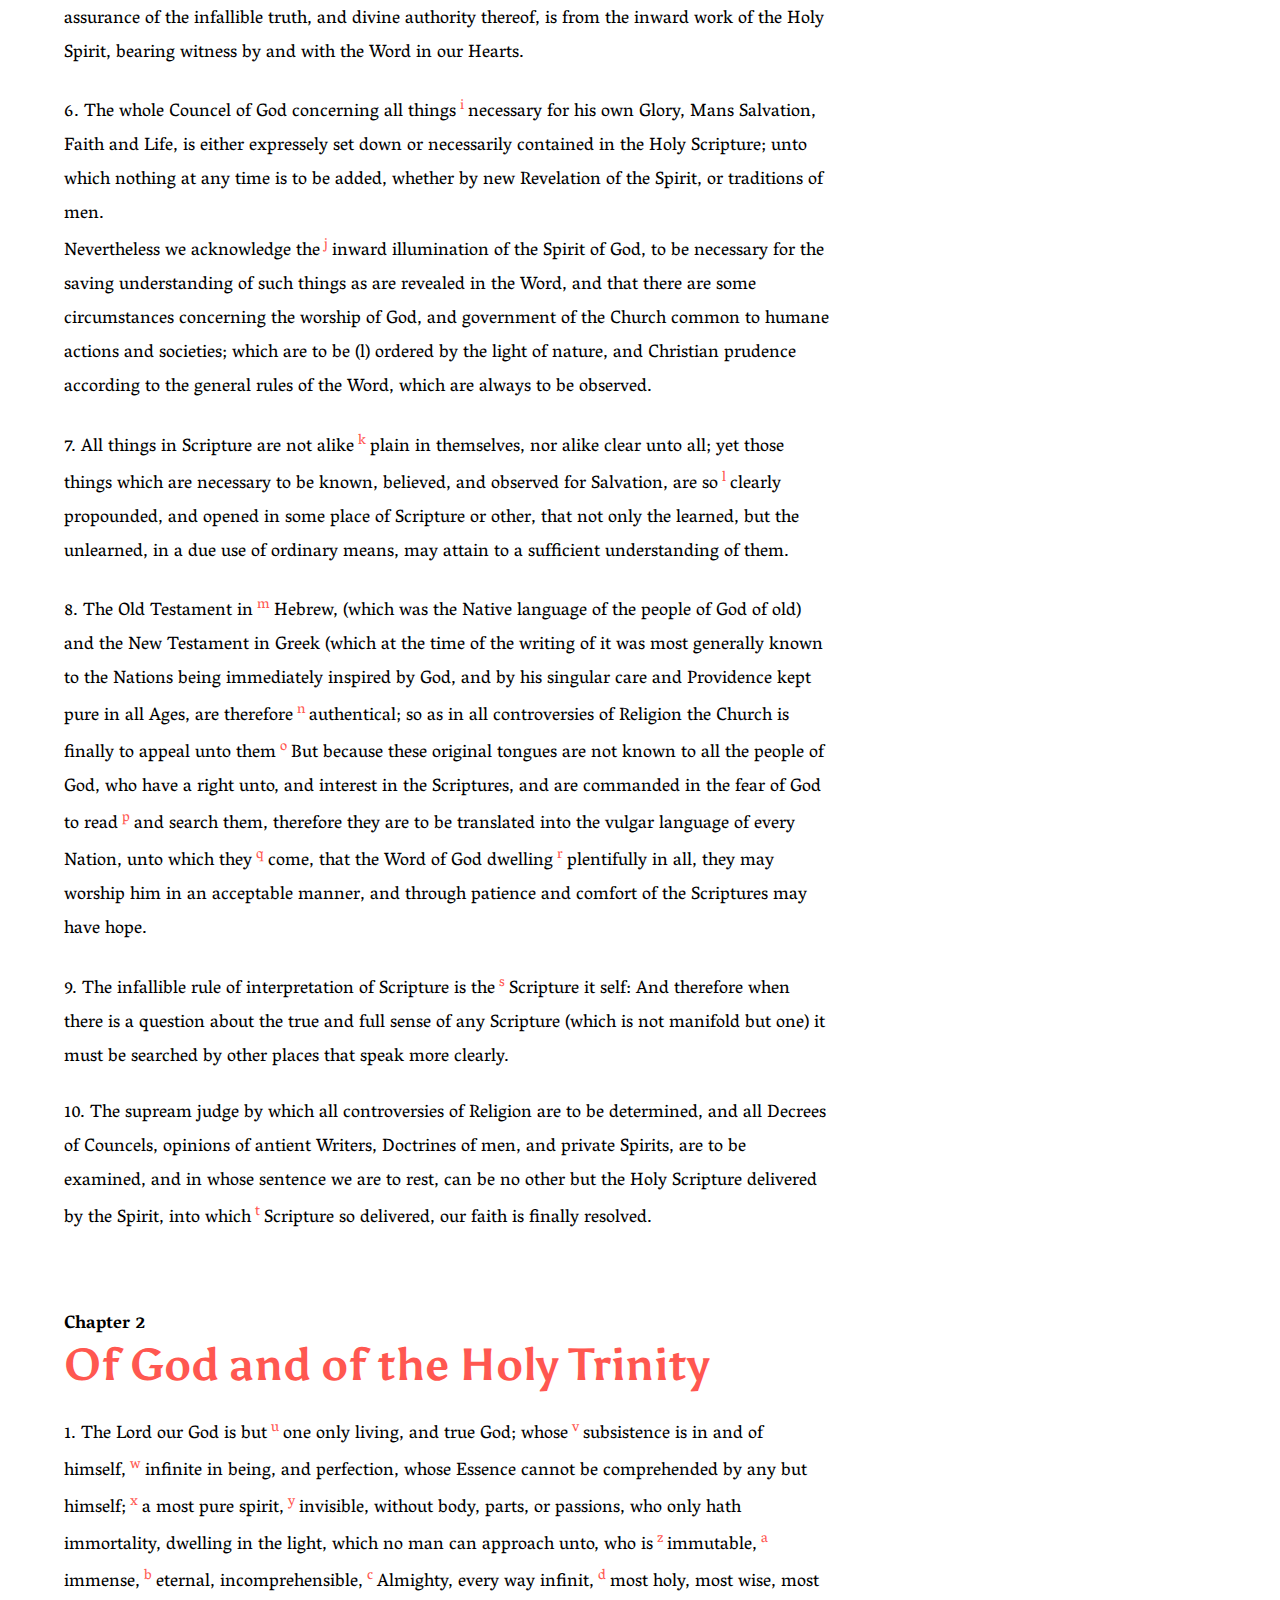
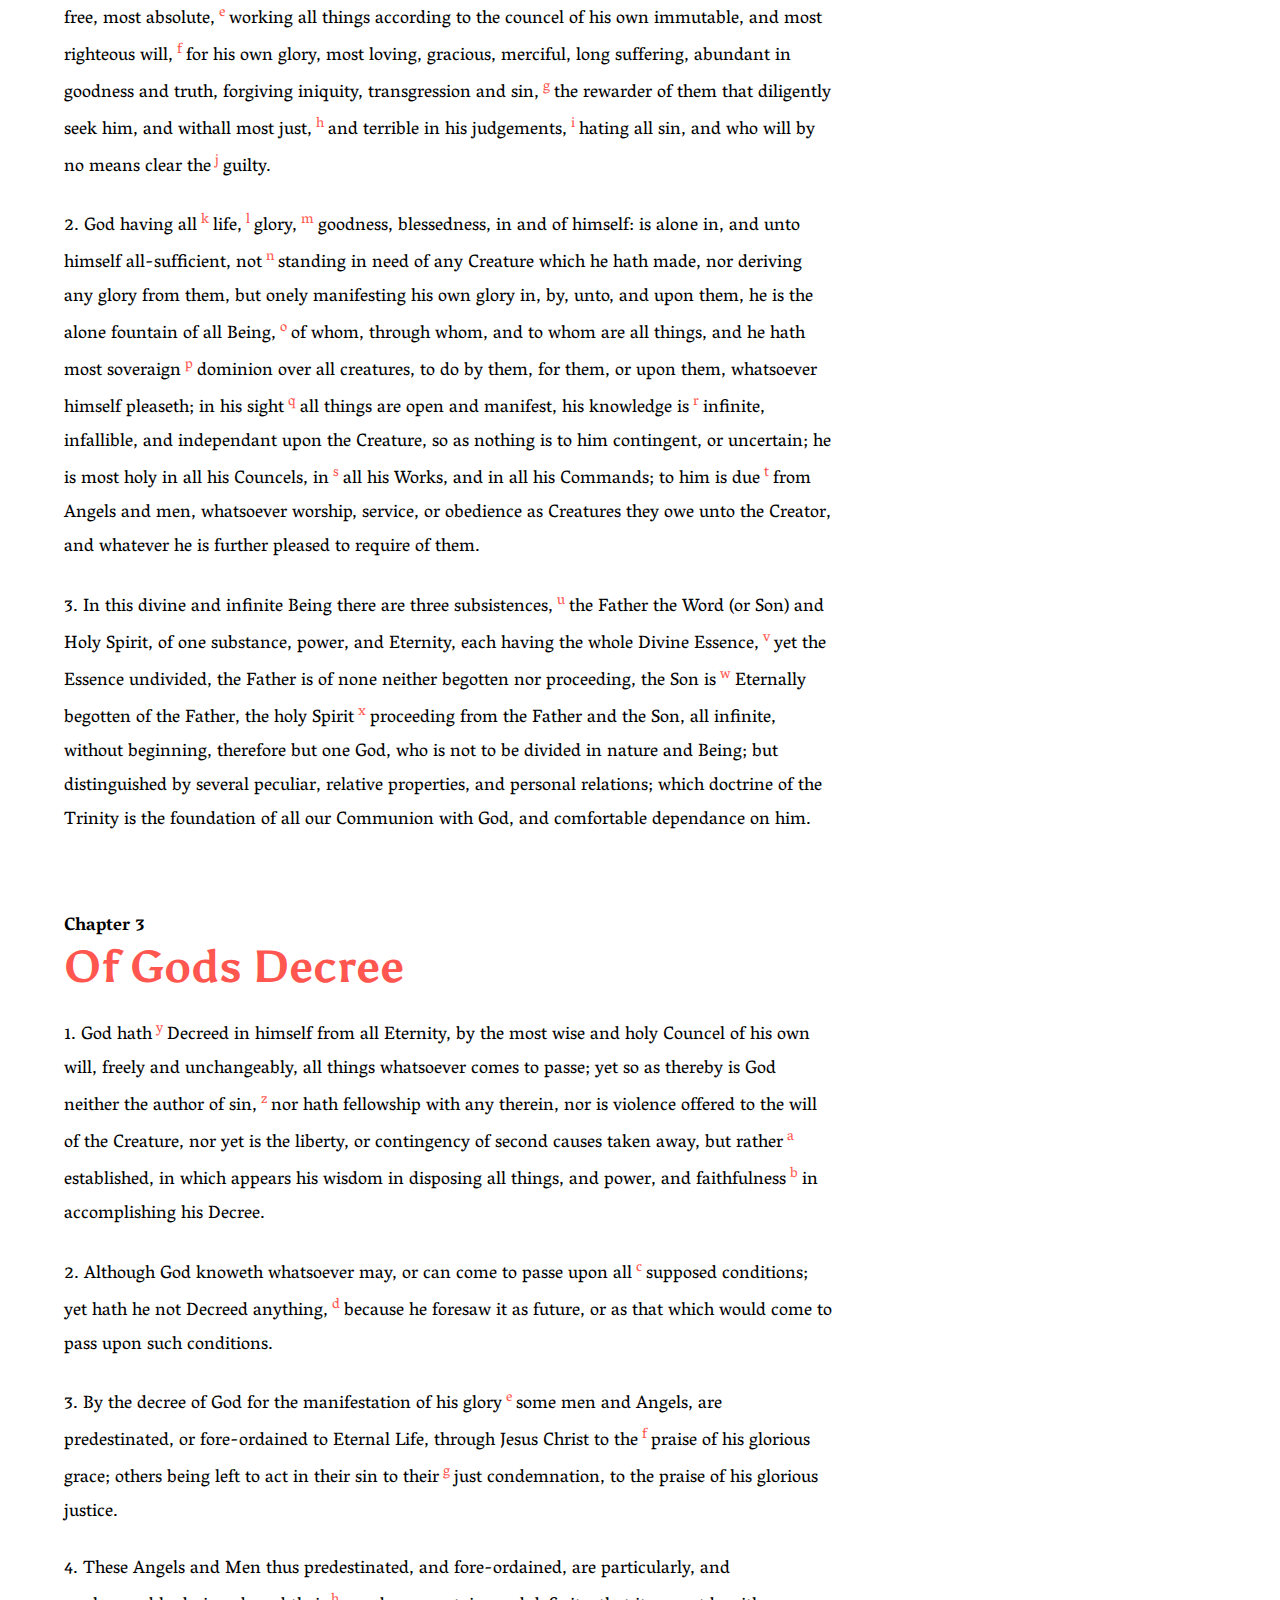
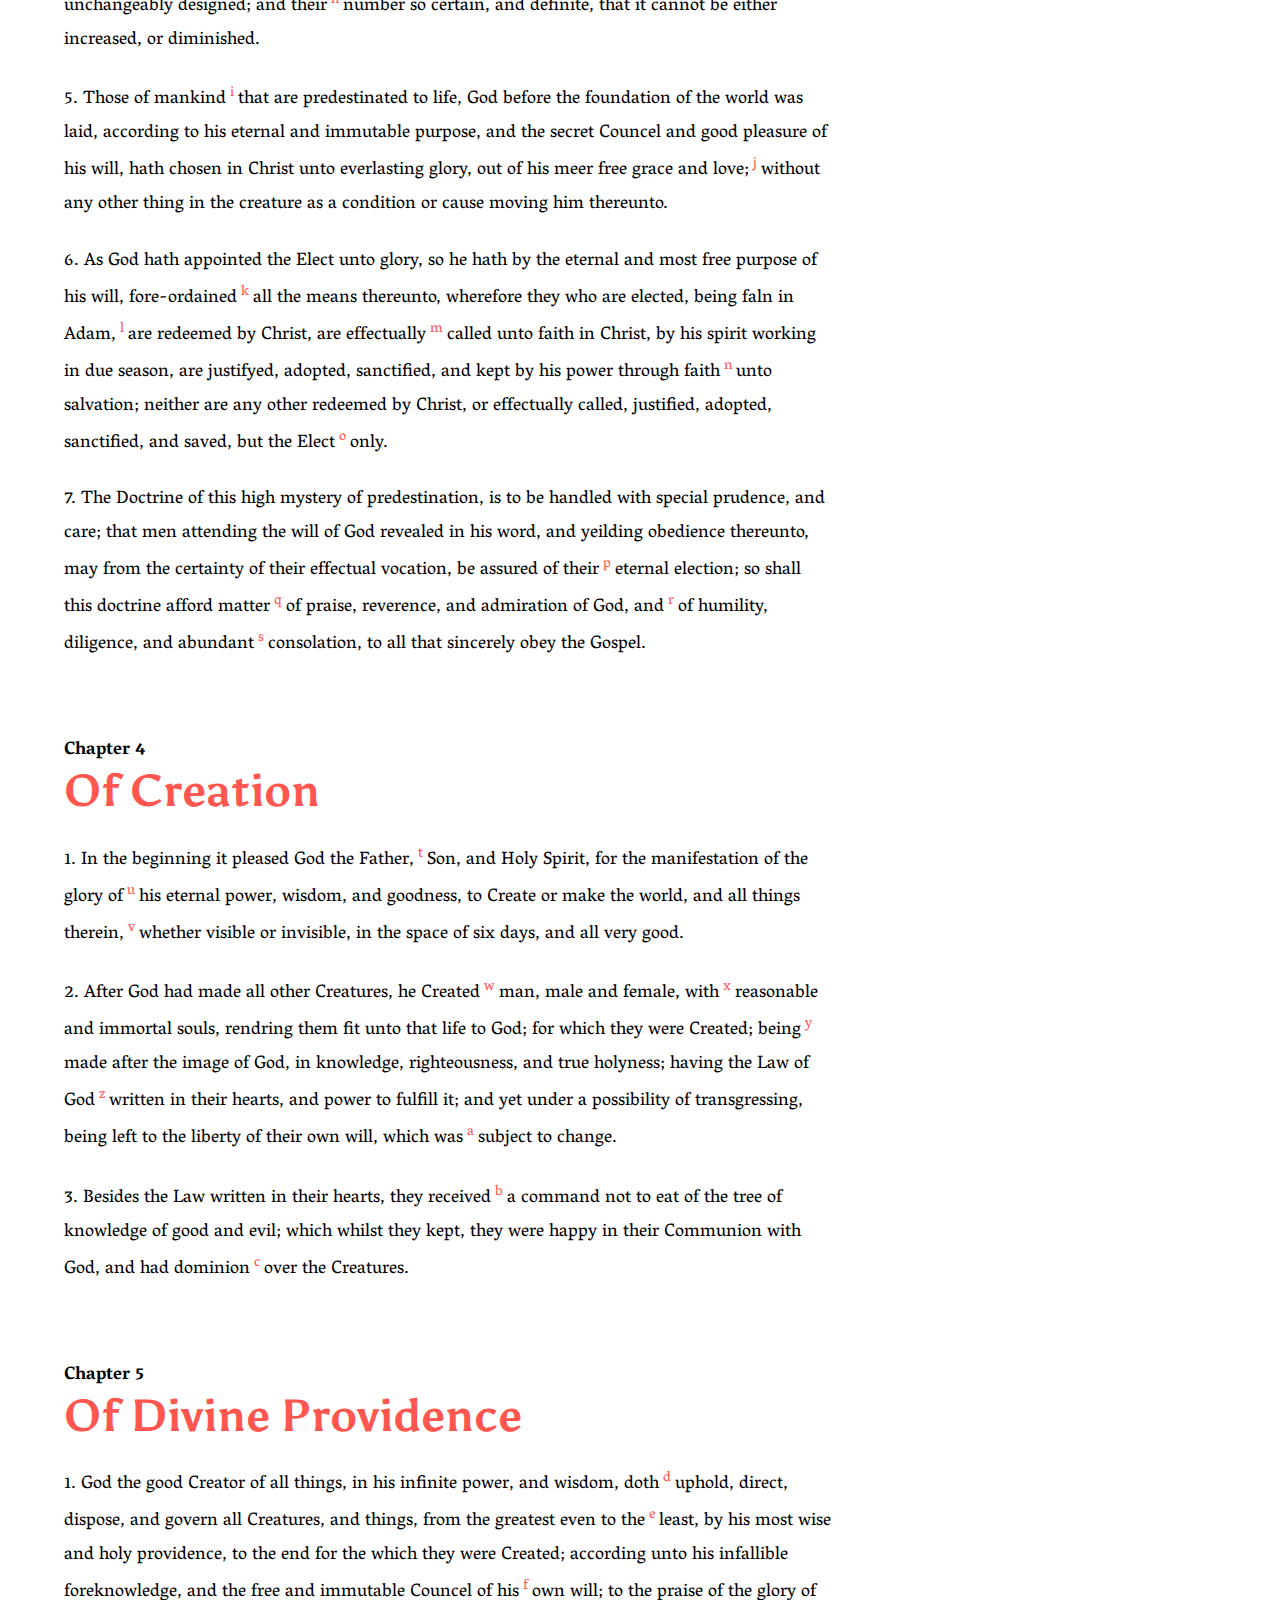
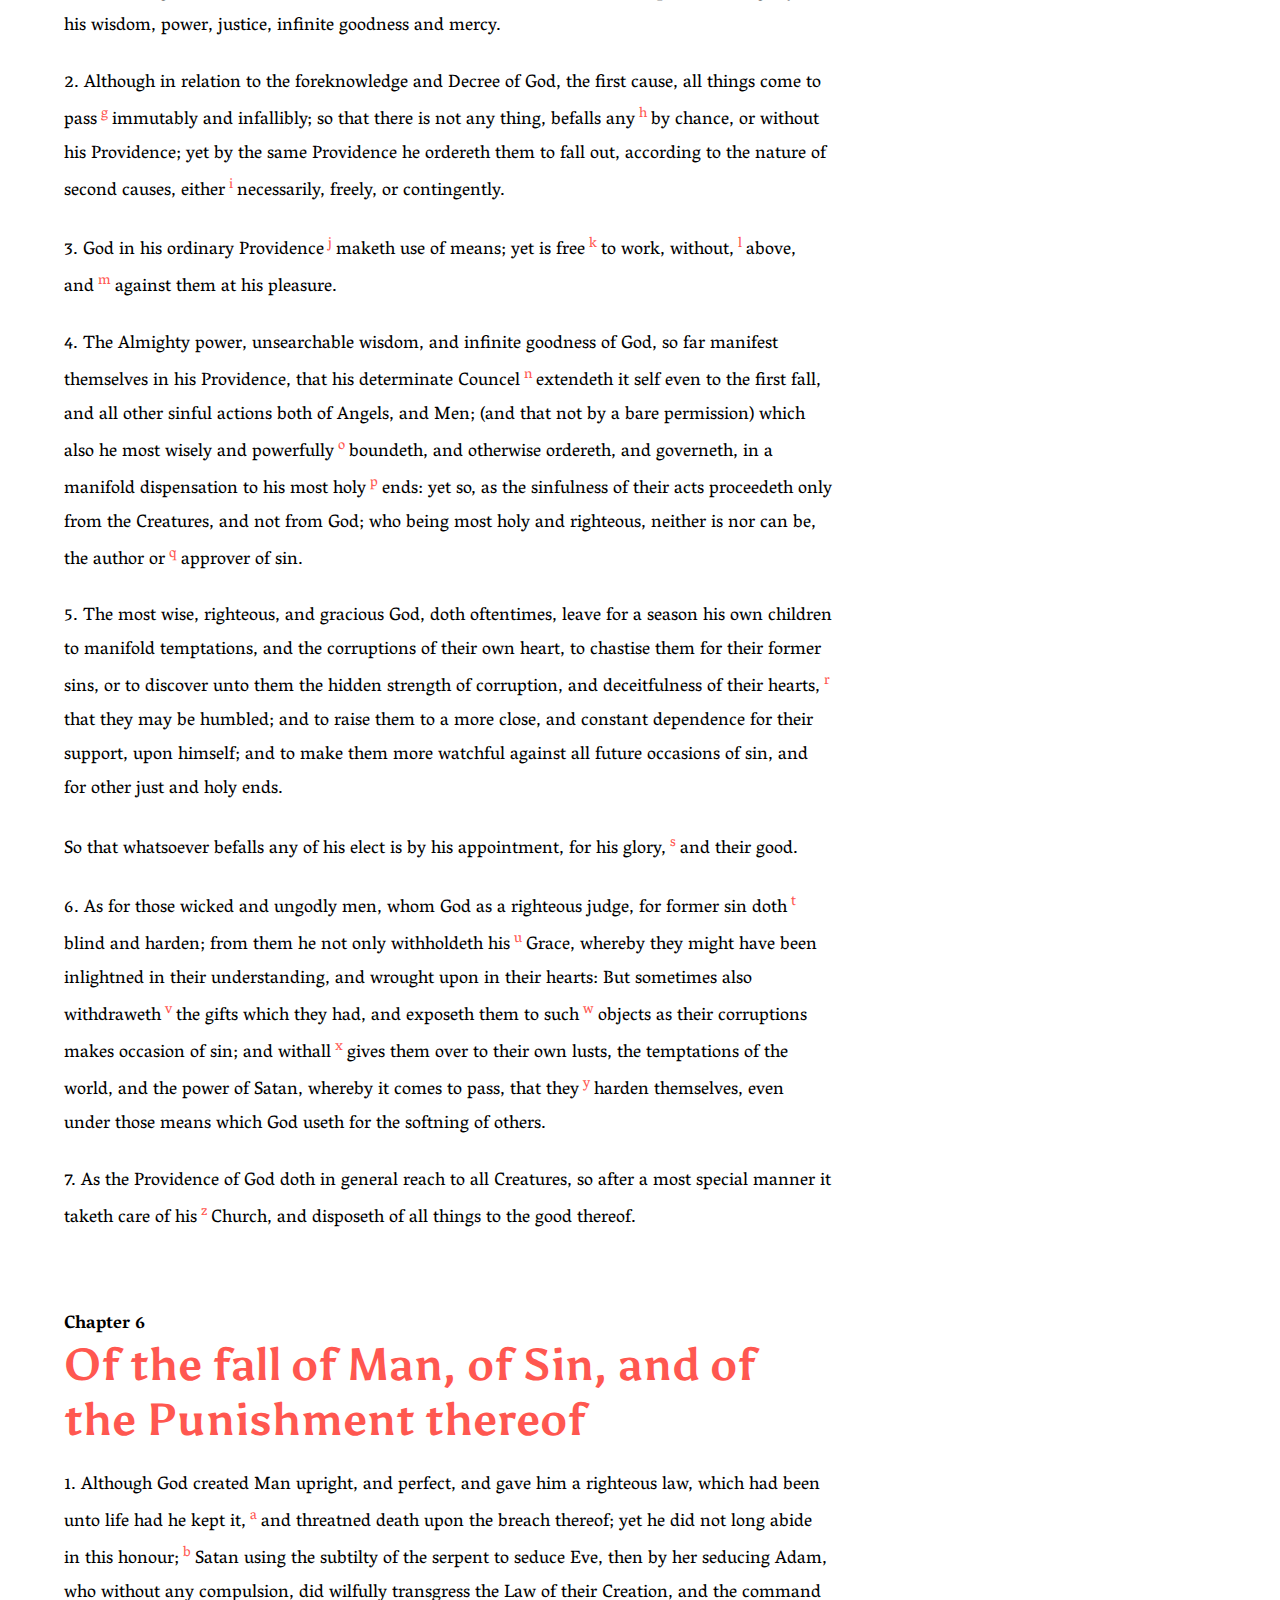
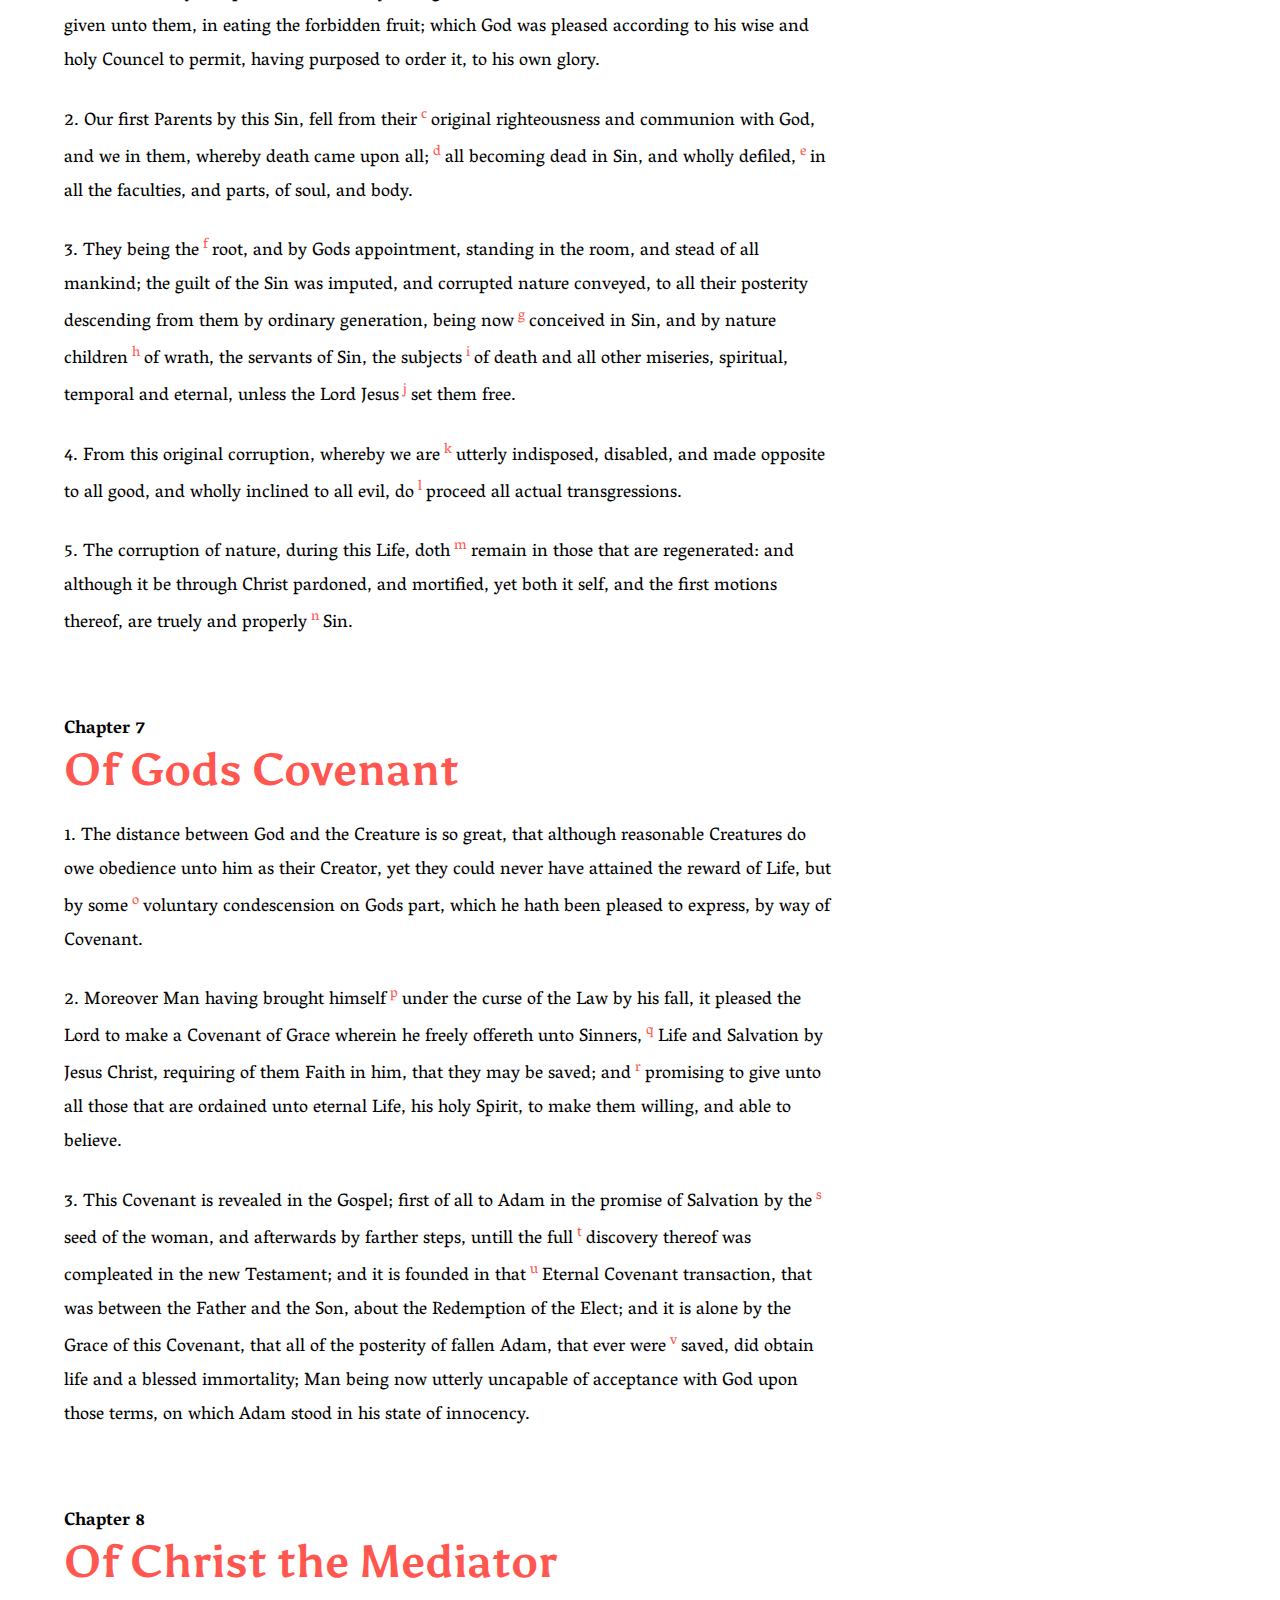
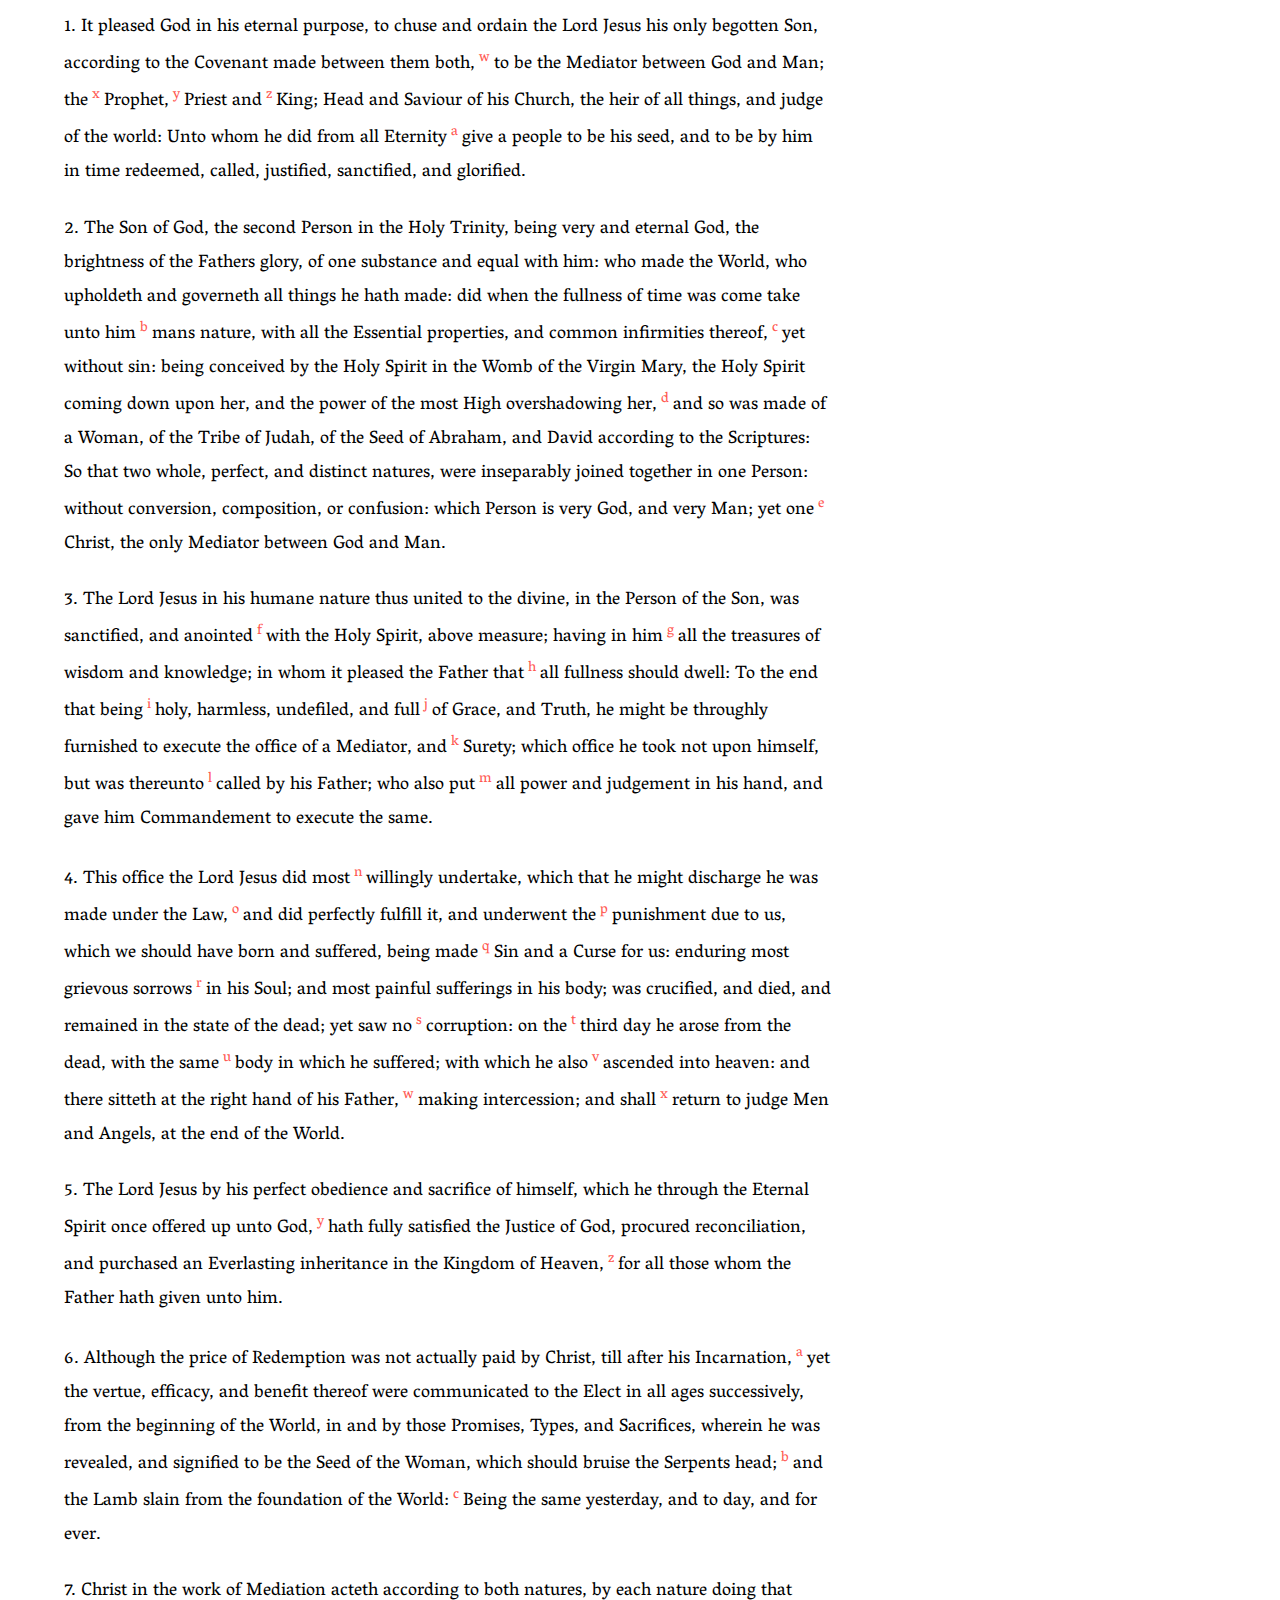
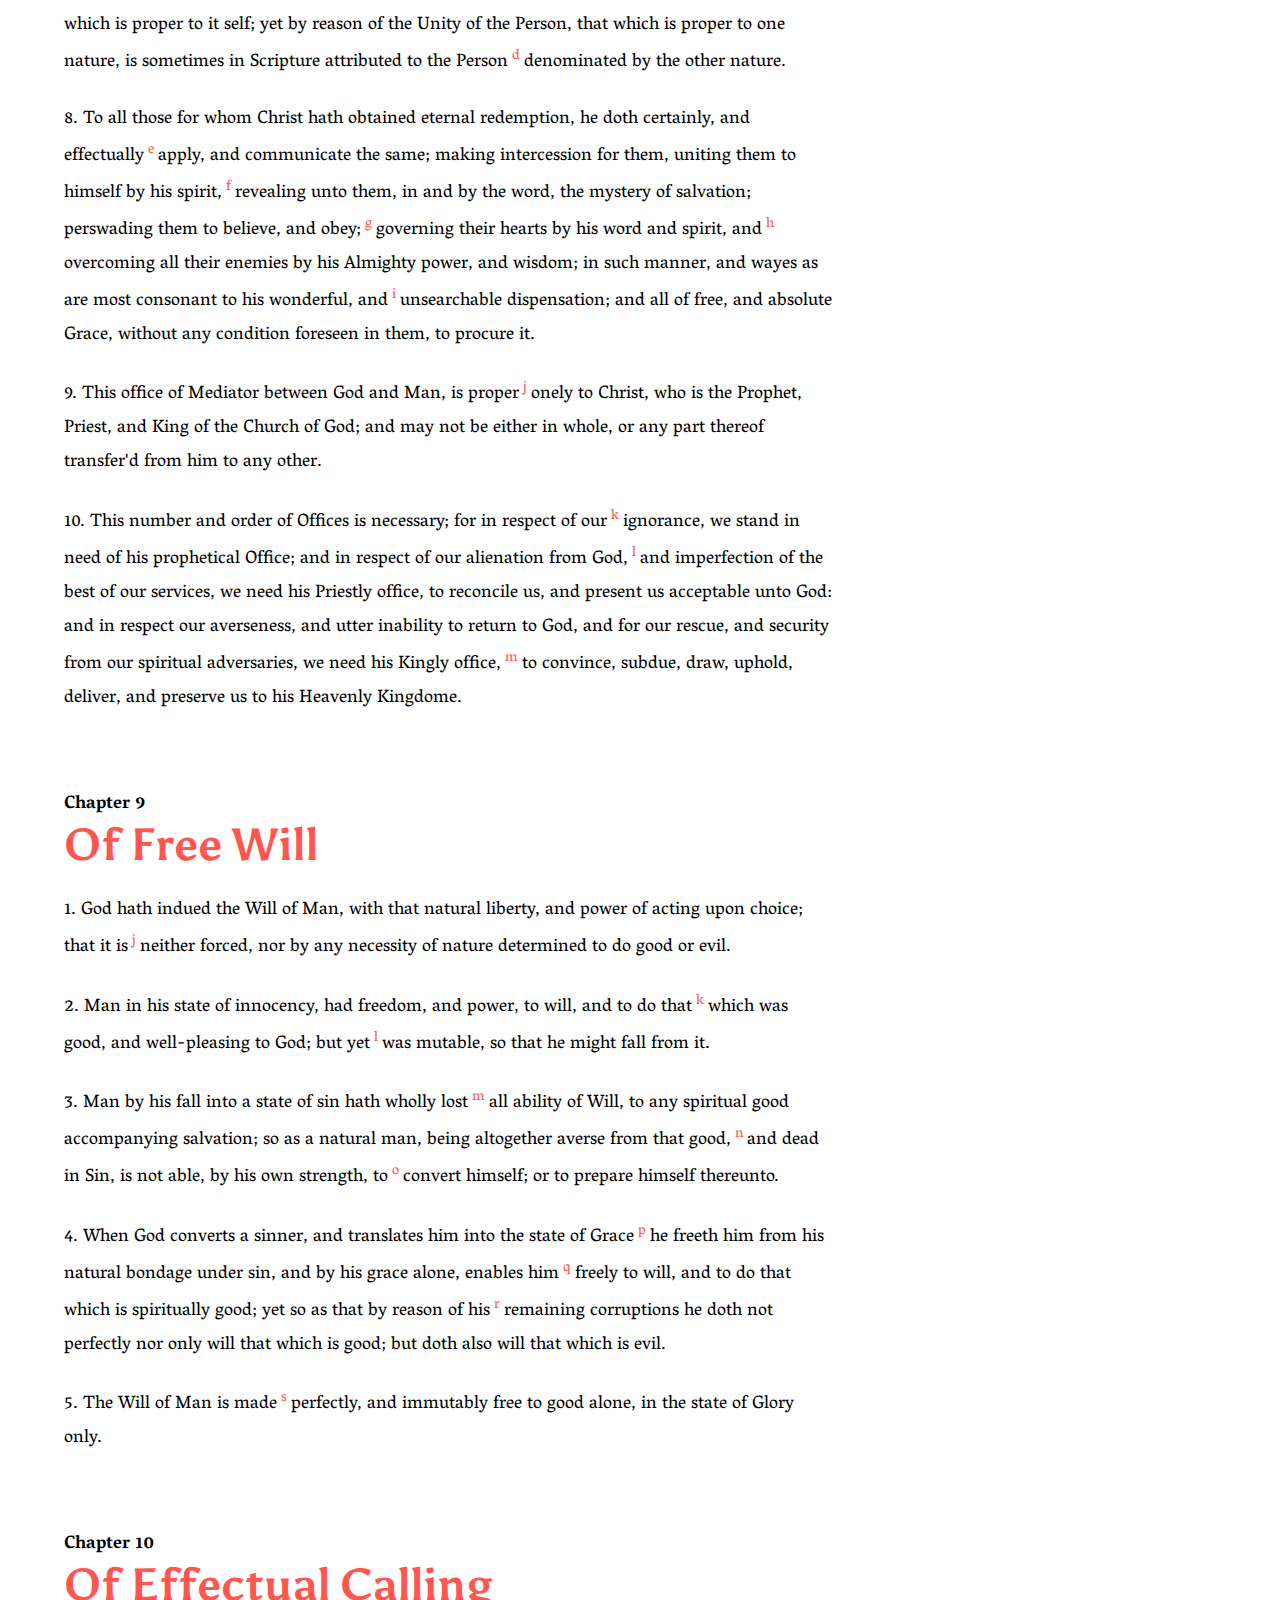
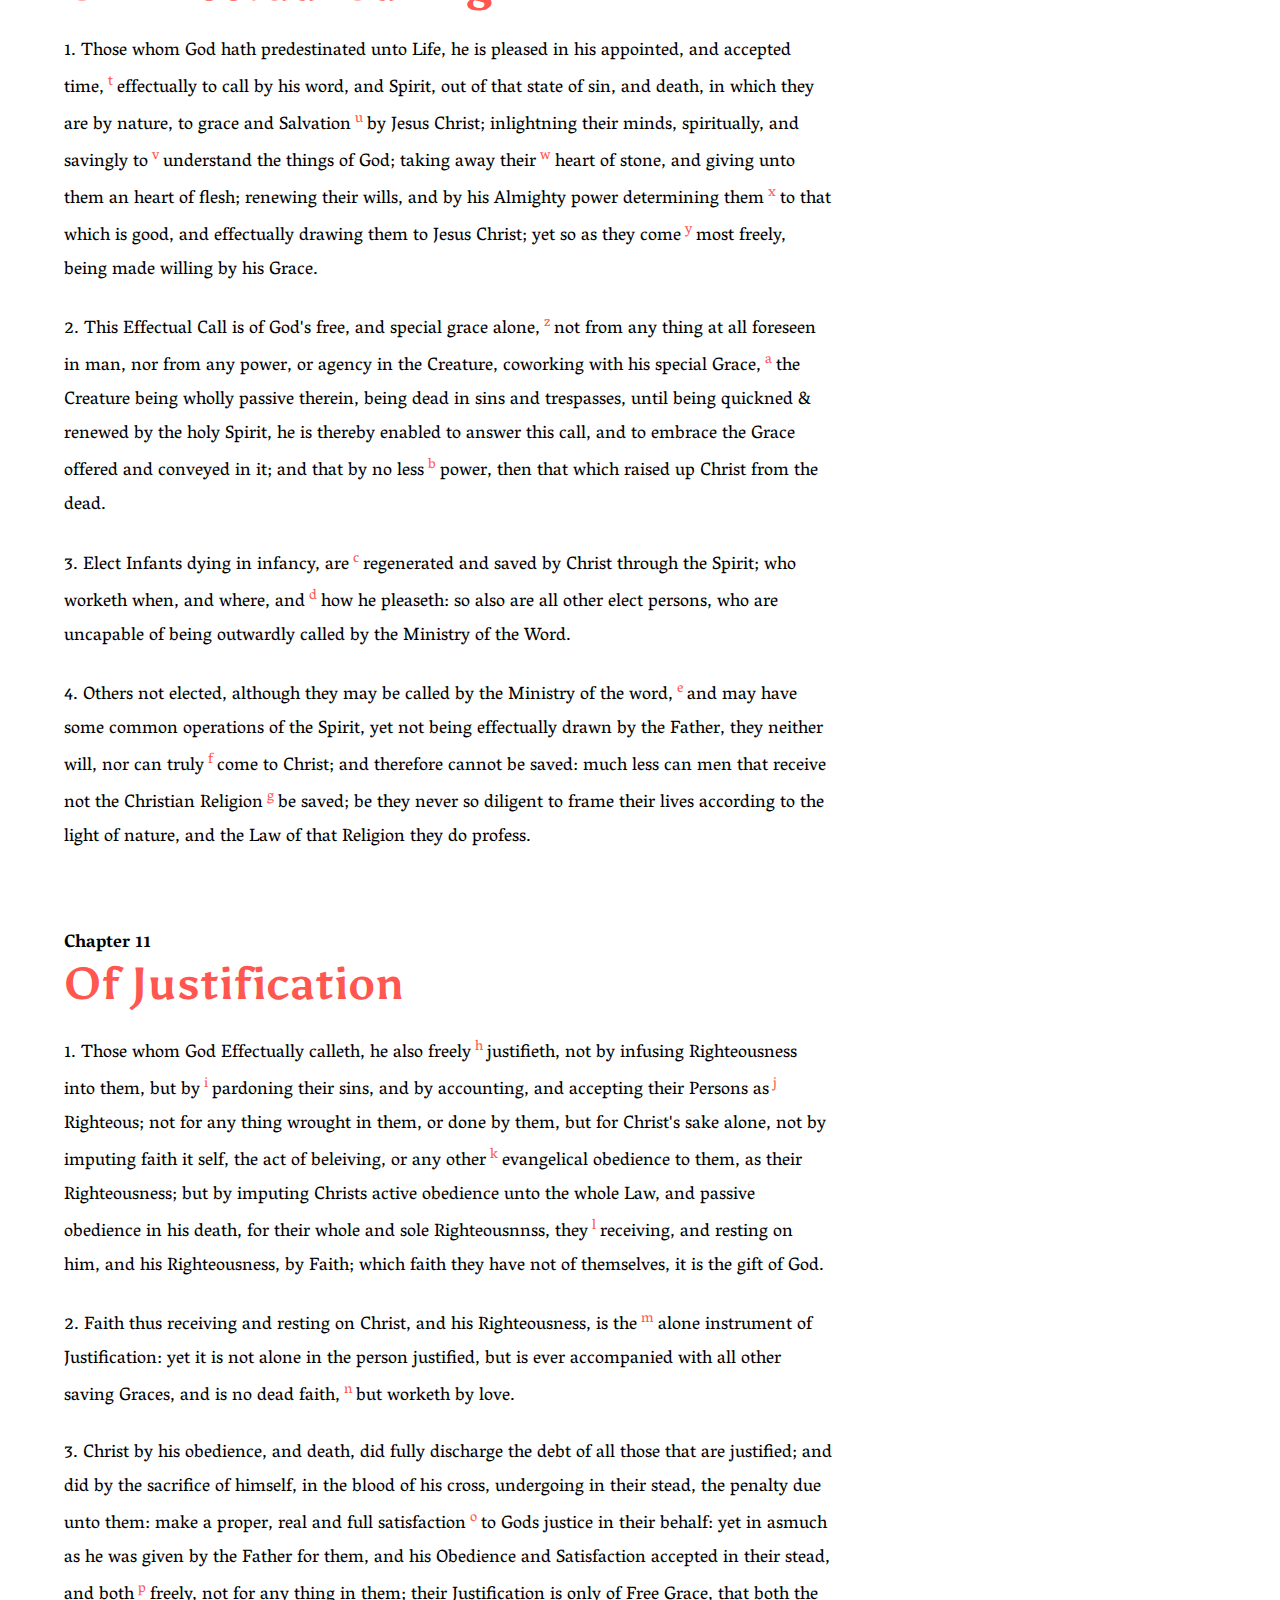
==== commit 8aab6738: "Adding TOC and anchor links" ====
--- a/index.html
+++ b/index.html
@@ -2,7 +2,7 @@
 <head>
 	<script src="https://cdnjs.cloudflare.com/ajax/libs/jquery/2.2.0/jquery.min.js"></script>
 	<script src="annotate.js"></script>
-	<link href="https://fonts.googleapis.com/css?family=Vesper+Libre:400,700|Work+Sans:500,600|Asul:400" rel="stylesheet">
+	<link href="https://fonts.googleapis.com/css?family=Vesper+Libre:400,700|Asul:400" rel="stylesheet">
 	<title>London Baptist Confession of Faith (1689)</title>
 	<link href='style.css' rel='stylesheet' type='text/css'>
 </head>
@@ -10,8 +10,45 @@
 	<div class="main">
 		<div class="page">
 		<h1>London Baptist Confession of Faith (1689)</h1>
-		<section>
-			<h3 id="chapter-1">Chapter 1</h3>
+			<h3>Tablet of Contents</h3>
+					<div class="books">
+			<ol>
+			<li><a href="#chapter-1">Of The Holy Scripture</a></li>
+			<li><a href="#chapter-2">Of God and the Holy Trinity</a></li>
+			<li><a href="#chapter-3">Of God's Decree</a></li>
+			<li><a href="#chapter-4">Of Creation</a></li>
+			<li><a href="#chapter-5">Of Divine Providence</a></li>
+			<li><a href="#chapter-6">Of The Fall of Man: Sin and its Punishment</a></li>
+			<li><a href="#chapter-7">Of God's Covenant</a></li>
+			<li><a href="#chapter-8">Of Christ the Mediator</a></li>
+			<li><a href="#chapter-9">Of Free Will</a></li>
+			<li><a href="#chapter-10">Of Effectual Calling</a></li>
+			<li><a href="#chapter-11">Of Justification</a></li>
+			<li><a href="#chapter-12">Of Adoption</a></li>
+			<li><a href="#chapter-13">Of Sanctification</a></li>
+			<li><a href="#chapter-14">Of Saving Faith</a></li>
+			<li><a href="#chapter-15">Of Repentance unto Life and Salvation</a></li>
+			<li><a href="#chapter-16">Of Good Works</a></li>
+			<li><a href="#chapter-17">Of The Perseverance of the Saints</a></li>
+			<li><a href="#chapter-18">Of The Assurance of Grace and Salvation</a></li>
+			<li><a href="#chapter-19">Of The Law of God</a></li>
+			<li><a href="#chapter-20">Of The Gospel and its Gracious Extent</a></li>
+			<li><a href="#chapter-21">Of Christian Liberty and Liberty of Conscience</a></li>
+			<li><a href="#chapter-22">Of Religious Worship, and the Lord's Day</a></li>
+			<li><a href="#chapter-23">Of Lawful Oaths and Vows</a></li>
+			<li><a href="#chapter-24">Of Civil Government</a></li>
+			<li><a href="#chapter-25">Of Marriage</a></li>
+			<li><a href="#chapter-26">Of The Church</a></li>
+			<li><a href="#chapter-27">Of The Fellowship of Saints</a></li>
+			<li><a href="#chapter-28">Of Baptism and the Lord's Supper</a></li>
+			<li><a href="#chapter-29">Of Baptism</a></li>
+			<li><a href="#chapter-30">Of The Lord's Supper</a></li>
+			<li><a href="#chapter-31">Of The State of Man after Death and The Resurrection of the Dead</a></li>
+			<li><a href="#chapter-32">Of The Last Judgment</a></li>
+			</ol>
+		</div>
+		<section>
+			<h3 id="chapter-1"><a name="chapter-1">Chapter 1</a></h3>
 			<h2>Of the Holy Scriptures</h2>
 			<div class="paragraph">
 				<span class="paragraph-number" id="chapter-1-paragraph-1">1.</span>
@@ -139,7 +176,7 @@
 			</div>
 		</section>
 		<section>
-			<h3 id="chapter-2">Chapter 2</h3>
+			<h3 id="chapter-2"><a name="chapter-2">Chapter 2</a></h3>
 			<h2>Of God and of the Holy Trinity</h2>
 			<div class="paragraph">
 				<span class="paragraph-number" id="chapter-2-paragraph-1">1.</span>
@@ -155,7 +192,7 @@
 			</div>
 		</section>
 		<section>
-			<h3 id="chapter-3">Chapter 3</h3>
+			<h3 id="chapter-3"><a name="chapter-3">Chapter 3</a></h3>
 			<h2>Of Gods Decree</h2>
 			<div class="paragraph">
 				<span class="paragraph-number" id="chapter-3-paragraph-1">1.</span>
@@ -187,7 +224,7 @@
 			</div>
 		</section>
 		<section>
-			<h3 id="chapter-4">Chapter 4</h3>
+			<h3 id="chapter-4"><a name="chapter-4">Chapter 4</a></h3>
 			<h2>Of Creation</h2>
 			<div class="paragraph">
 				<span class="paragraph-number" id="chapter-4-paragraph-1">1.</span>
@@ -203,7 +240,7 @@
 			</div>
 		</section>
 		<section>
-			<h3 id="chapter-5">Chapter 5</h3>
+			<h3 id="chapter-5"><a name="chapter-5">Chapter 5</a></h3>
 			<h2>Of Divine Providence</h2>
 			<div class="paragraph">
 				<span class="paragraph-number" id="chapter-5-paragraph-1">1.</span>
@@ -238,7 +275,7 @@
 			</div>
 		</section>
 		<section>
-			<h3 id="chapter-6">Chapter 6</h3>
+			<h3 id="chapter-6"><a name="chapter-6">Chapter 6</a></h3>
 			<h2>Of the fall of Man, of Sin, and of the Punishment thereof</h2>
 			<div class="paragraph">
 				<span class="paragraph-number" id="chapter-6-paragraph-1">1.</span>
@@ -262,7 +299,7 @@
 			</div>
 		</section>
 		<section>
-			<h3 id="chapter-7">Chapter 7</h3>
+			<h3 id="chapter-7"><a name="chapter-7">Chapter 7</a></h3>
 			<h2>Of Gods Covenant</h2>
 			<div class="paragraph">
 				<span class="paragraph-number" id="chapter-7-paragraph-1">1.</span>
@@ -278,7 +315,7 @@
 			</div>
 		</section>
 		<section>
-			<h3 id="chapter-8">Chapter 8</h3>
+			<h3 id="chapter-8"><a name="chapter-8">Chapter 8</a></h3>
 			<h2>Of Christ the Mediator</h2>
 			<div class="paragraph">
 				<span class="paragraph-number" id="chapter-8-paragraph-1">1.</span>
@@ -322,7 +359,7 @@
 			</div>
 		</section>
 		<section>
-			<h3 id="chapter-9">Chapter 9</h3>
+			<h3 id="chapter-9"><a name="chapter-9">Chapter 9</a></h3>
 			<h2>Of Free Will</h2>
 			<div class="paragraph">
 				<span class="paragraph-number" id="chapter-9-paragraph-1">1.</span>
@@ -346,7 +383,7 @@
 			</div>
 		</section>
 		<section>
-			<h3 id="chapter-10">Chapter 10</h3>
+			<h3 id="chapter-10"><a name="chapter-10">Chapter 10</a></h3>
 			<h2>Of Effectual Calling</h2>
 			<div class="paragraph">
 				<span class="paragraph-number" id="chapter-10-paragraph-1">1.</span>
@@ -366,7 +403,7 @@
 			</div>
 		</section>
 		<section>
-			<h3 id="chapter-11">Chapter 11</h3>
+			<h3 id="chapter-11"><a name="chapter-11">Chapter 11</a></h3>
 			<h2>Of Justification</h2>
 			<div class="paragraph">
 				<span class="paragraph-number" id="chapter-11-paragraph-1">1.</span>
@@ -394,7 +431,7 @@
 			</div>
 		</section>
 		<section>
-			<h3 id="chapter-12">Chapter 12</h3>
+			<h3 id="chapter-12"><a name="chapter-12">Chapter 12</a></h3>
 			<h2>Of Adoption</h2>
 			<div class="paragraph">
 				<span class="paragraph-number" id="chapter-12-paragraph-1">1.</span>
@@ -402,7 +439,7 @@
 			</div>
 		</section>
 		<section>
-			<h3 id="chapter-13">Chapter 13</h3>
+			<h3 id="chapter-13"><a name="chapter-13">Chapter 13</a></h3>
 			<h2>Of Sanctification</h2>
 			<div class="paragraph">
 				<span class="paragraph-number" id="chapter-13-paragraph-1">1.</span>
@@ -418,7 +455,7 @@
 			</div>
 		</section>
 		<section>
-			<h3 id="chapter-14">Chapter 14</h3>
+			<h3 id="chapter-14"><a name="chapter-14">Chapter 14</a></h3>
 			<h2>Of Saving Faith</h2>
 			<div class="paragraph">
 				<span class="paragraph-number" id="chapter-14-paragraph-1">1.</span>
@@ -434,7 +471,7 @@
 			</div>
 		</section>
 		<section>
-			<h3 id="chapter-15">Chapter 15</h3>
+			<h3 id="chapter-15"><a name="chapter-15">Chapter 15</a></h3>
 			<h2>Of Repentance unto Life and Salvation</h2>
 			<div class="paragraph">
 				<span class="paragraph-number" id="chapter-15-paragraph-1">1.</span>
@@ -458,7 +495,7 @@
 			</div>
 		</section>
 		<section>
-			<h3 id="chapter-16">Chapter 16</h3>
+			<h3 id="chapter-16"><a name="chapter-16">Chapter 16</a></h3>
 			<h2>Of Good Works</h2>
 			<div class="paragraph">
 				<span class="paragraph-number" id="chapter-16-paragraph-1">1.</span>
@@ -490,7 +527,7 @@
 			</div>
 		</section>
 		<section>
-			<h3 id="chapter-17">Chapter 17</h3>
+			<h3 id="chapter-17"><a name="chapter-17">Chapter 17</a></h3>
 			<h2>Of Perseverance of the Saints</h2>
 			<div class="paragraph">
 				<span class="paragraph-number" id="chapter-17-paragraph-1">1.</span>
@@ -506,7 +543,7 @@
 			</div>
 		</section>
 		<section>
-			<h3 id="chapter-18">Chapter 18</h3>
+			<h3 id="chapter-18"><a name="chapter-18">Chapter 18</a></h3>
 			<h2>Of the Assurance of Grace and Salvation</h2>
 			<div class="paragraph">
 				<span class="paragraph-number" id="chapter-18-paragraph-1">1.</span>
@@ -526,7 +563,7 @@
 			</div>
 		</section>
 		<section>
-			<h3 id="chapter-19">Chapter 19</h3>
+			<h3 id="chapter-19"><a name="chapter-19">Chapter 19</a></h3>
 			<h2>Of the Law of God</h2>
 			<div class="paragraph">
 				<span class="paragraph-number" id="chapter-19-paragraph-1">1.</span>
@@ -558,7 +595,7 @@
 			</div>
 		</section>
 		<section>
-			<h3 id="chapter-20">Chapter 20</h3>
+			<h3 id="chapter-20"><a name="chapter-20">Chapter 20</a></h3>
 			<h2>Of the Gospel, and of the extent of the Grace thereof</h2>
 			<div class="paragraph">
 				<span class="paragraph-number" id="chapter-20-paragraph-1">1.</span>
@@ -578,7 +615,7 @@
 			</div>
 		</section>
 		<section>
-			<h3 id="chapter-21">Chapter 21</h3>
+			<h3 id="chapter-21"><a name="chapter-21">Chapter 21</a></h3>
 			<h2>Of Christian Liberty and Liberty of Conscience</h2>
 			<div class="paragraph">
 				<span class="paragraph-number" id="chapter-21-paragraph-1">1.</span>
@@ -594,7 +631,7 @@
 			</div>
 		</section>
 		<section>
-			<h3 id="chapter-22">Chapter 22</h3>
+			<h3 id="chapter-22"><a name="chapter-22">Chapter 22</a></h3>
 			<h2>Of Religious Worship and the Sabbath Day</h2>
 			<div class="paragraph">
 				<span class="paragraph-number" id="chapter-22-paragraph-1">1.</span>
@@ -630,7 +667,7 @@
 			</div>
 		</section>
 		<section>
-			<h3 id="chapter-23">Chapter 23</h3>
+			<h3 id="chapter-23"><a name="chapter-23">Chapter 23</a></h3>
 			<h2>Of Lawful Oaths and Vows</h2>
 			<div class="paragraph">
 				<span class="paragraph-number" id="chapter-23-paragraph-1">1.</span>
@@ -654,7 +691,7 @@
 			</div>
 		</section>
 		<section>
-			<h3 id="chapter-24">Chapter 24</h3>
+			<h3 id="chapter-24"><a name="chapter-24">Chapter 24</a></h3>
 			<h2>Of the Civil Magistrate</h2>
 			<div class="paragraph">
 				<span class="paragraph-number" id="chapter-24-paragraph-1">1.</span>
@@ -670,7 +707,7 @@
 			</div>
 		</section>
 		<section>
-			<h3 id="chapter-25">Chapter 25</h3>
+			<h3 id="chapter-25"><a name="chapter-25">Chapter 25</a></h3>
 			<h2>Of Marriage</h2>
 			<div class="paragraph">
 				<span class="paragraph-number" id="chapter-25-paragraph-1">1.</span>
@@ -690,7 +727,7 @@
 			</div>
 		</section>
 		<section>
-			<h3 id="chapter-26">Chapter 26</h3>
+			<h3 id="chapter-26"><a name="chapter-26">Chapter 26</a></h3>
 			<h2>Of the Church</h2>
 			<div class="paragraph">
 				<span class="paragraph-number" id="chapter-26-paragraph-1">1.</span>
@@ -754,7 +791,7 @@
 			</div>
 		</section>
 		<section>
-			<h3 id="chapter-27">Chapter 27</h3>
+			<h3 id="chapter-27"><a name="chapter-27">Chapter 27</a></h3>
 			<h2>Of the Communion of Saints</h2>
 			<div class="paragraph">
 				<span class="paragraph-number" id="chapter-27-paragraph-1">1.</span>
@@ -766,7 +803,7 @@
 			</div>
 		</section>
 		<section>
-			<h3 id="chapter-28">Chapter 28</h3>
+			<h3 id="chapter-28"><a name="chapter-28">Chapter 28</a></h3>
 			<h2>Of Baptism and the Lords Supper</h2>
 			<div class="paragraph">
 				<span class="paragraph-number" id="chapter-28-paragraph-1">1.</span>
@@ -778,7 +815,7 @@
 			</div>
 		</section>
 		<section>
-			<h3 id="chapter-29">Chapter 29</h3>
+			<h3 id="chapter-29"><a name="chapter-29">Chapter 29</a></h3>
 			<h2>Of Baptism</h2>
 			<div class="paragraph">
 				<span class="paragraph-number" id="chapter-29-paragraph-1">1.</span>
@@ -798,7 +835,7 @@
 			</div>
 		</section>
 		<section>
-			<h3 id="chapter-30">Chapter 30</h3>
+			<h3 id="chapter-30"><a name="chapter-30">Chapter 30</a></h3>
 			<h2>Of the Lords Supper</h2>
 			<div class="paragraph">
 				<span class="paragraph-number" id="chapter-30-paragraph-1">1.</span>
@@ -834,7 +871,7 @@
 			</div>
 		</section>
 		<section>
-			<h3 id="chapter-31">Chapter 31</h3>
+			<h3 id="chapter-31"><a name="chapter-31">Chapter 31</a></h3>
 			<h2>Of the State of Man after Death and of the Resurrection of the Dead</h2>
 			<div class="paragraph">
 				<span class="paragraph-number" id="chapter-31-paragraph-1">1.</span>
@@ -850,7 +887,7 @@
 			</div>
 		</section>
 		<section>
-			<h3 id="chapter-32">Chapter 32</h3>
+			<h3 id="chapter-32"><a name="chapter-32">Chapter 32</a></h3>
 			<h2>Of the Last Judgement</h2>
 			<div class="paragraph">
 				<span class="paragraph-number" id="chapter-32-paragraph-1">1.</span>
@@ -891,5 +928,6 @@
 3 There is no speech nor language, where their voice is not heard.
 		</div>
 	</div>
+
 </body>
 </html>
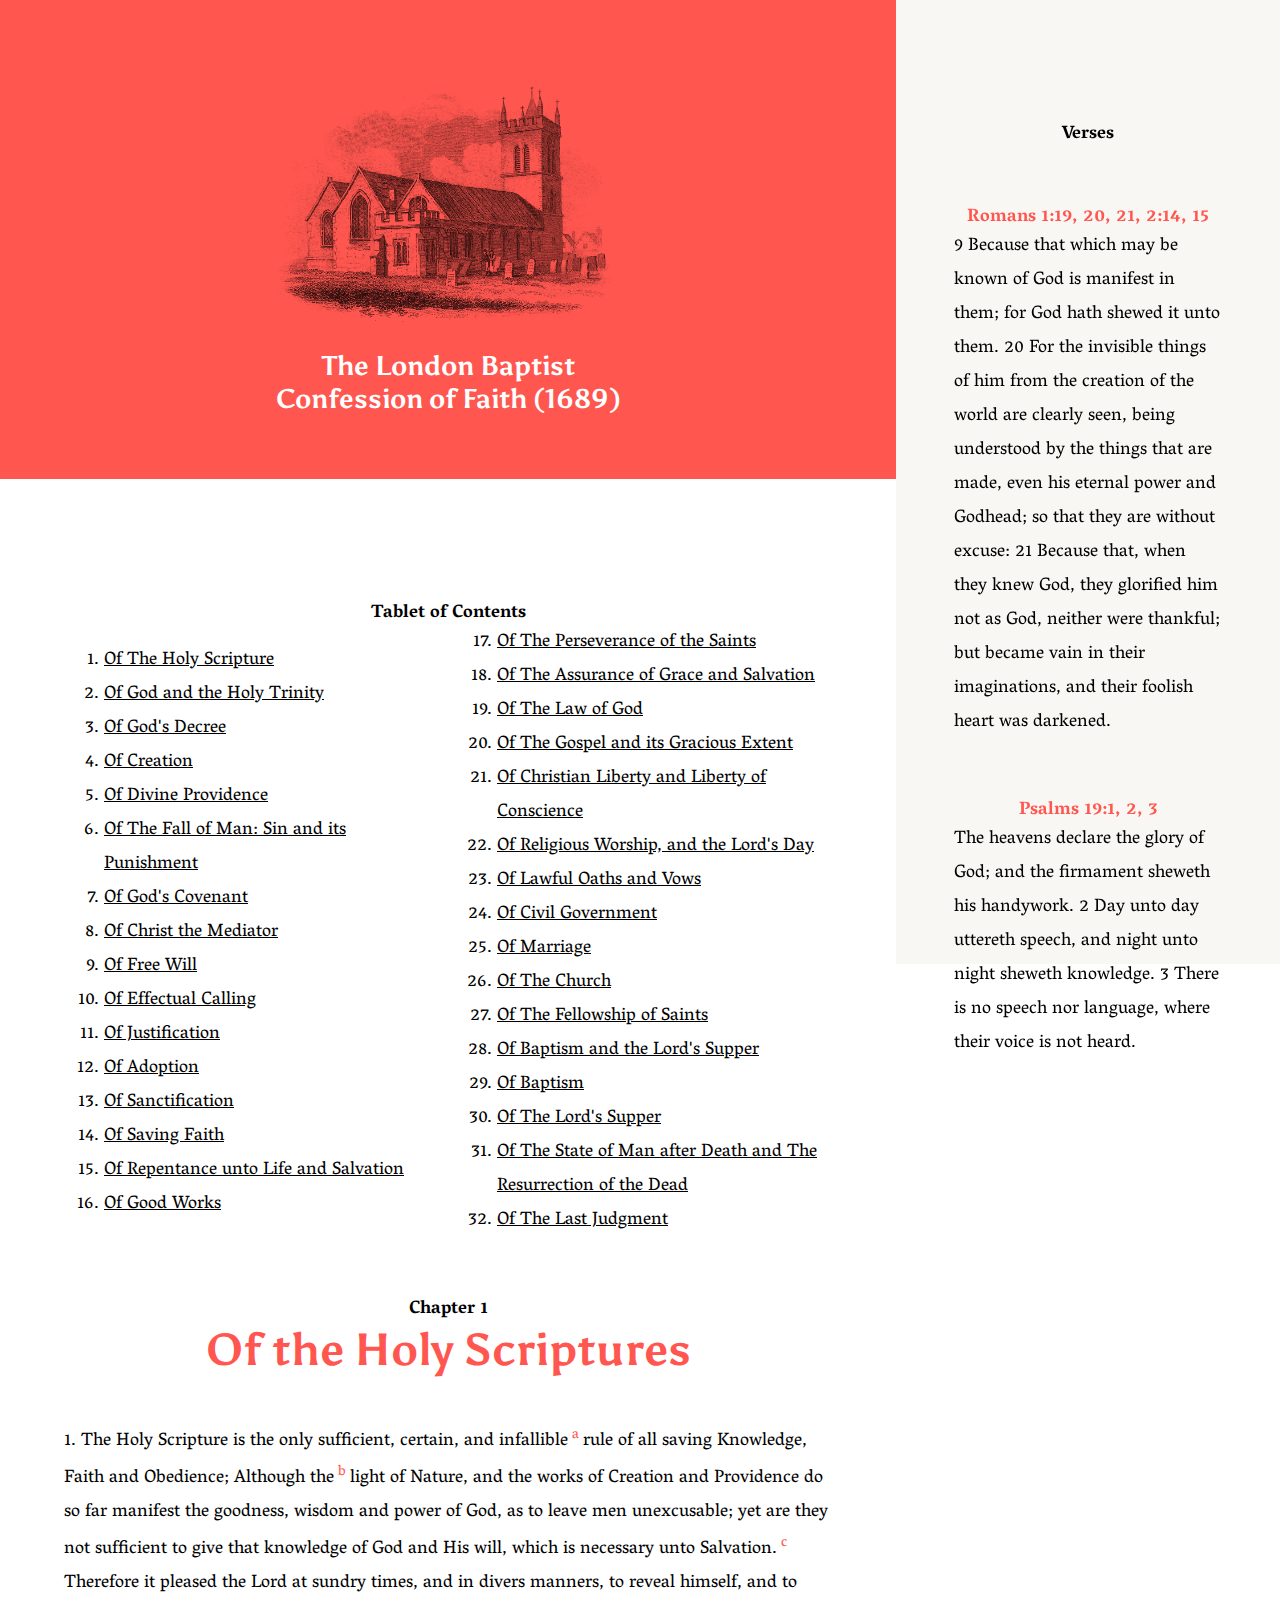
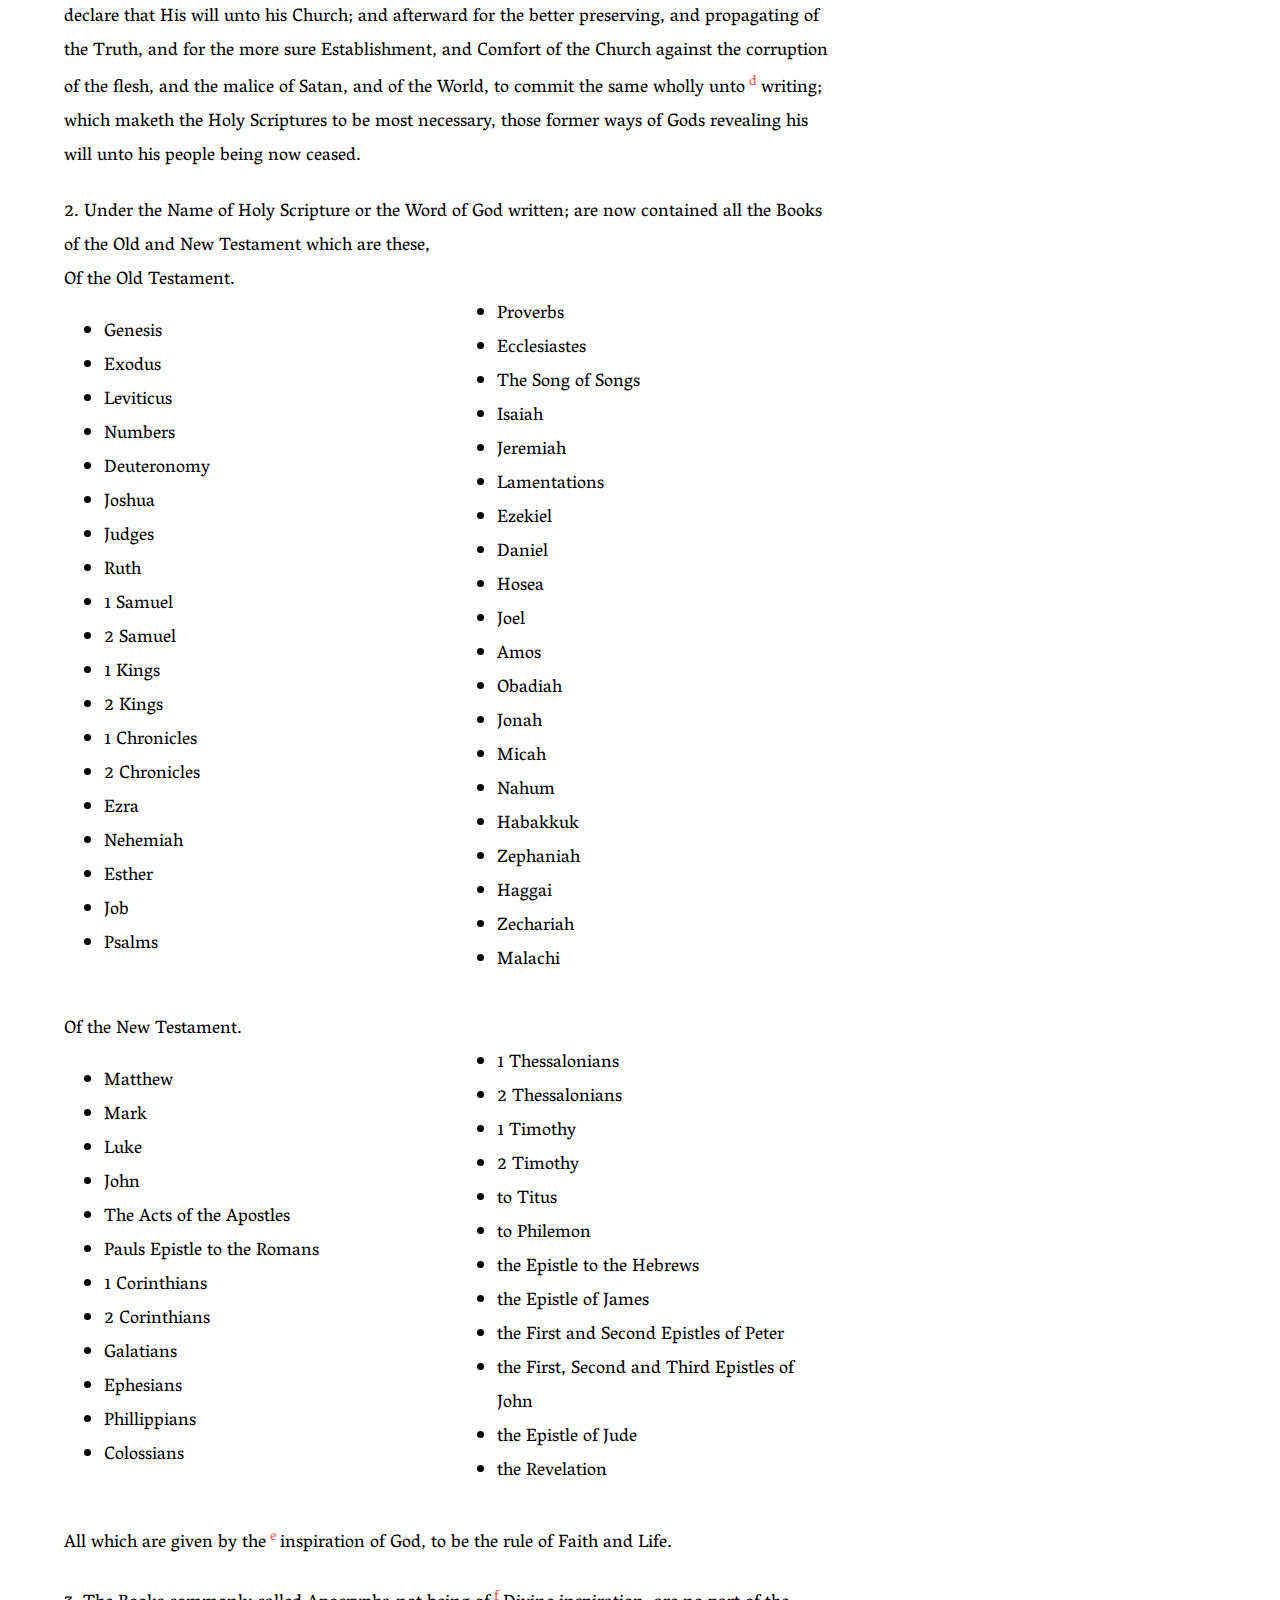
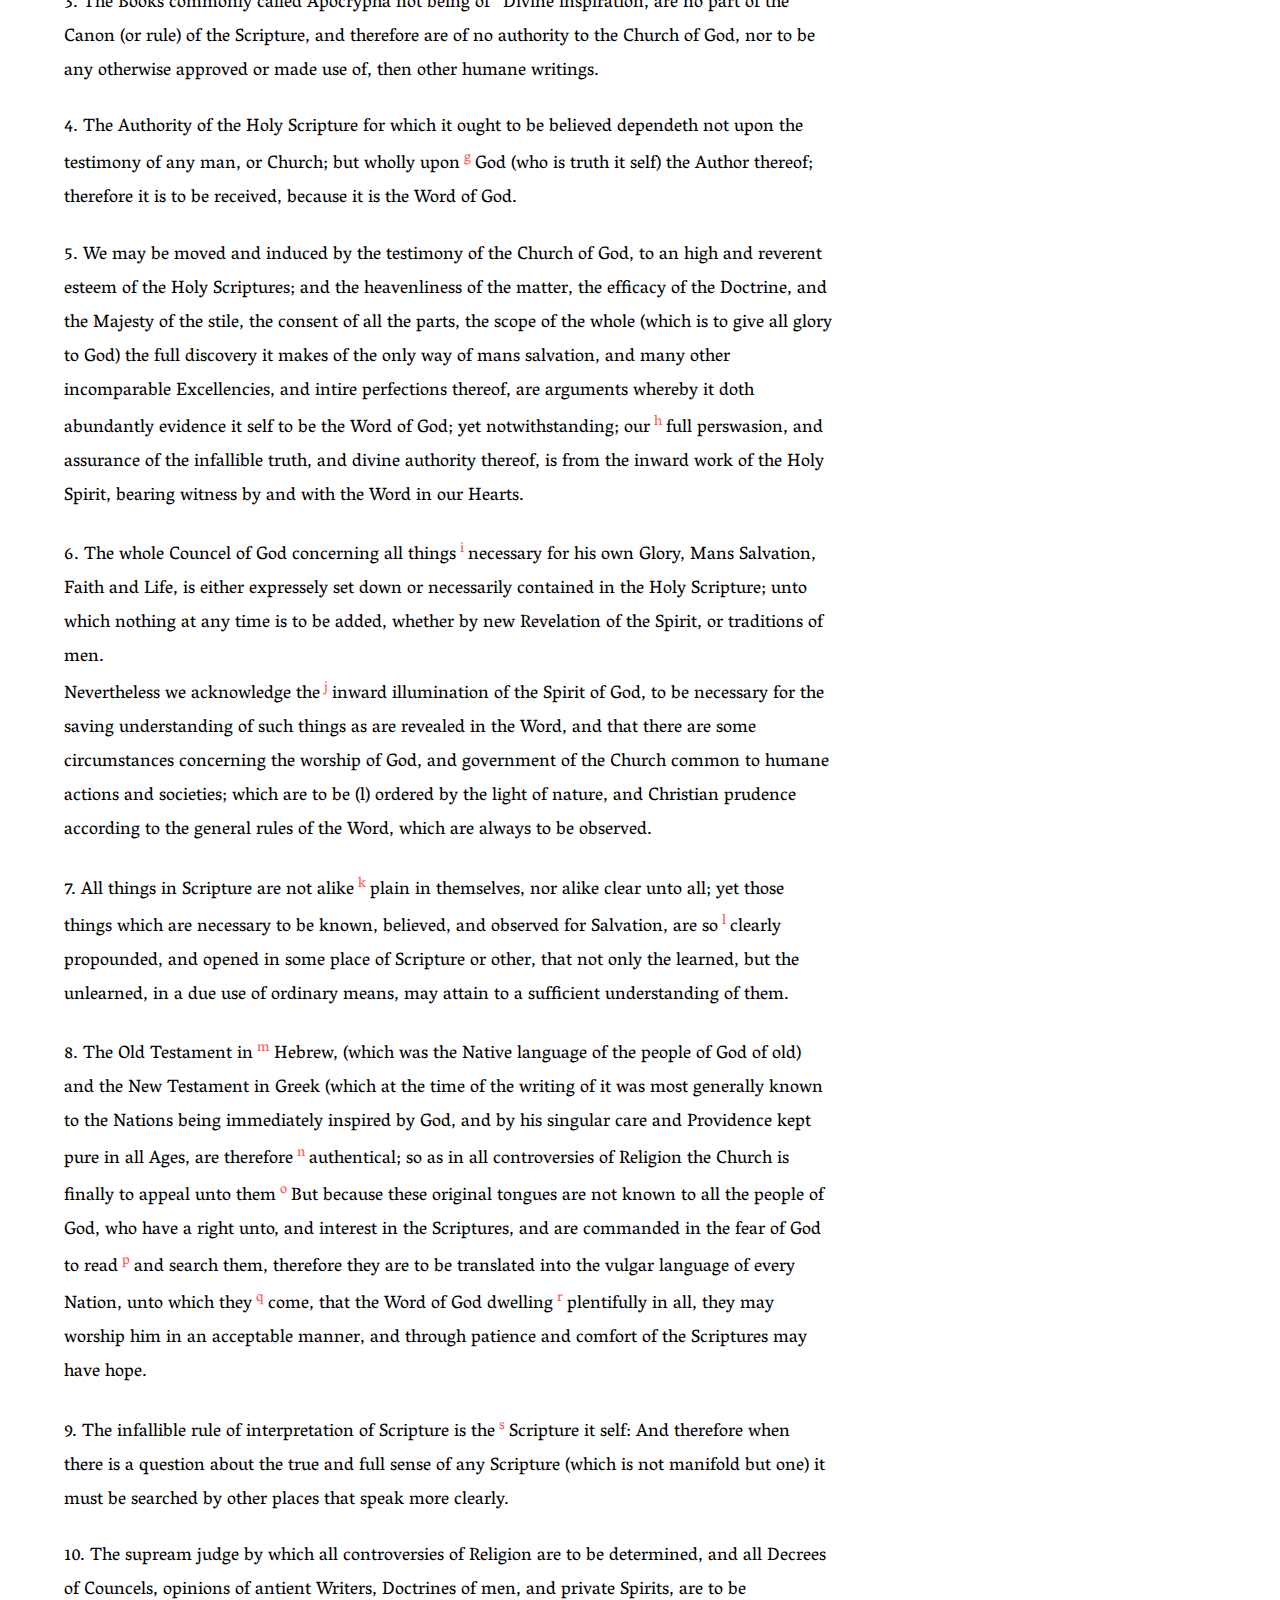
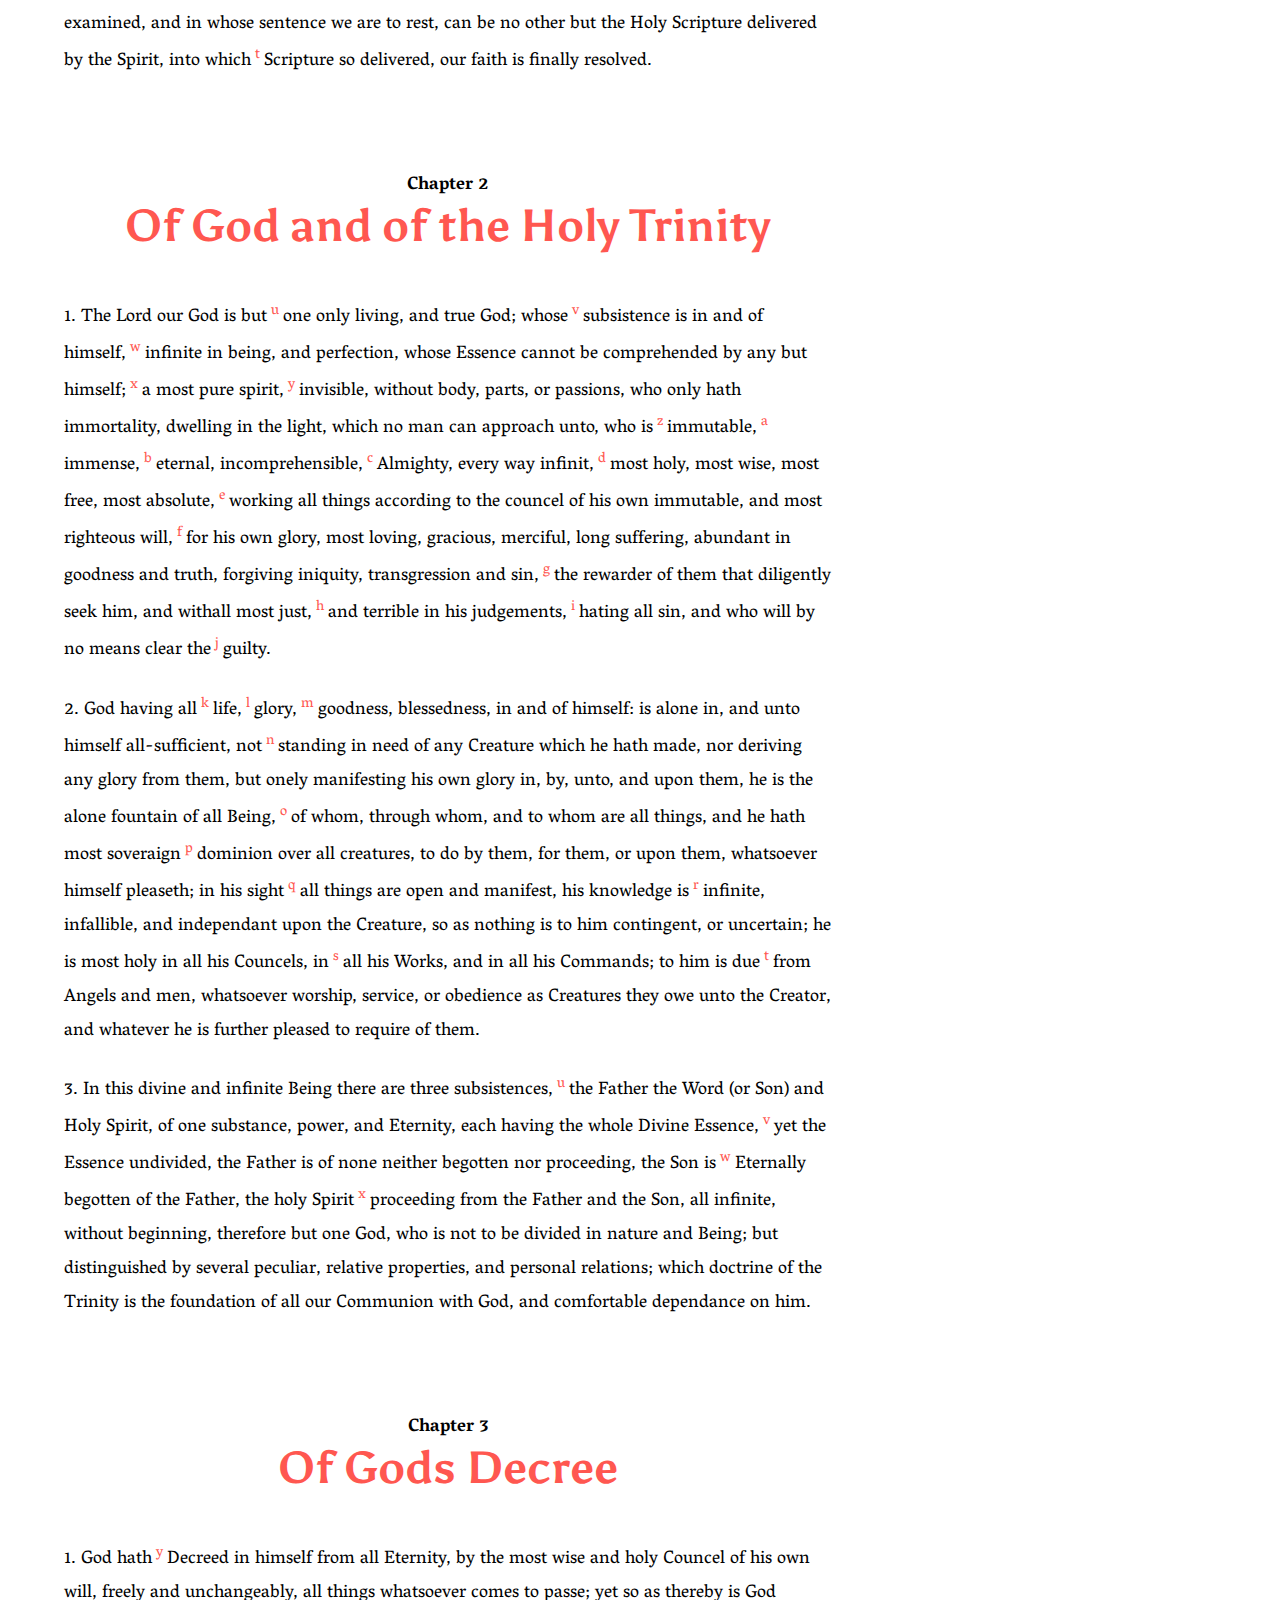
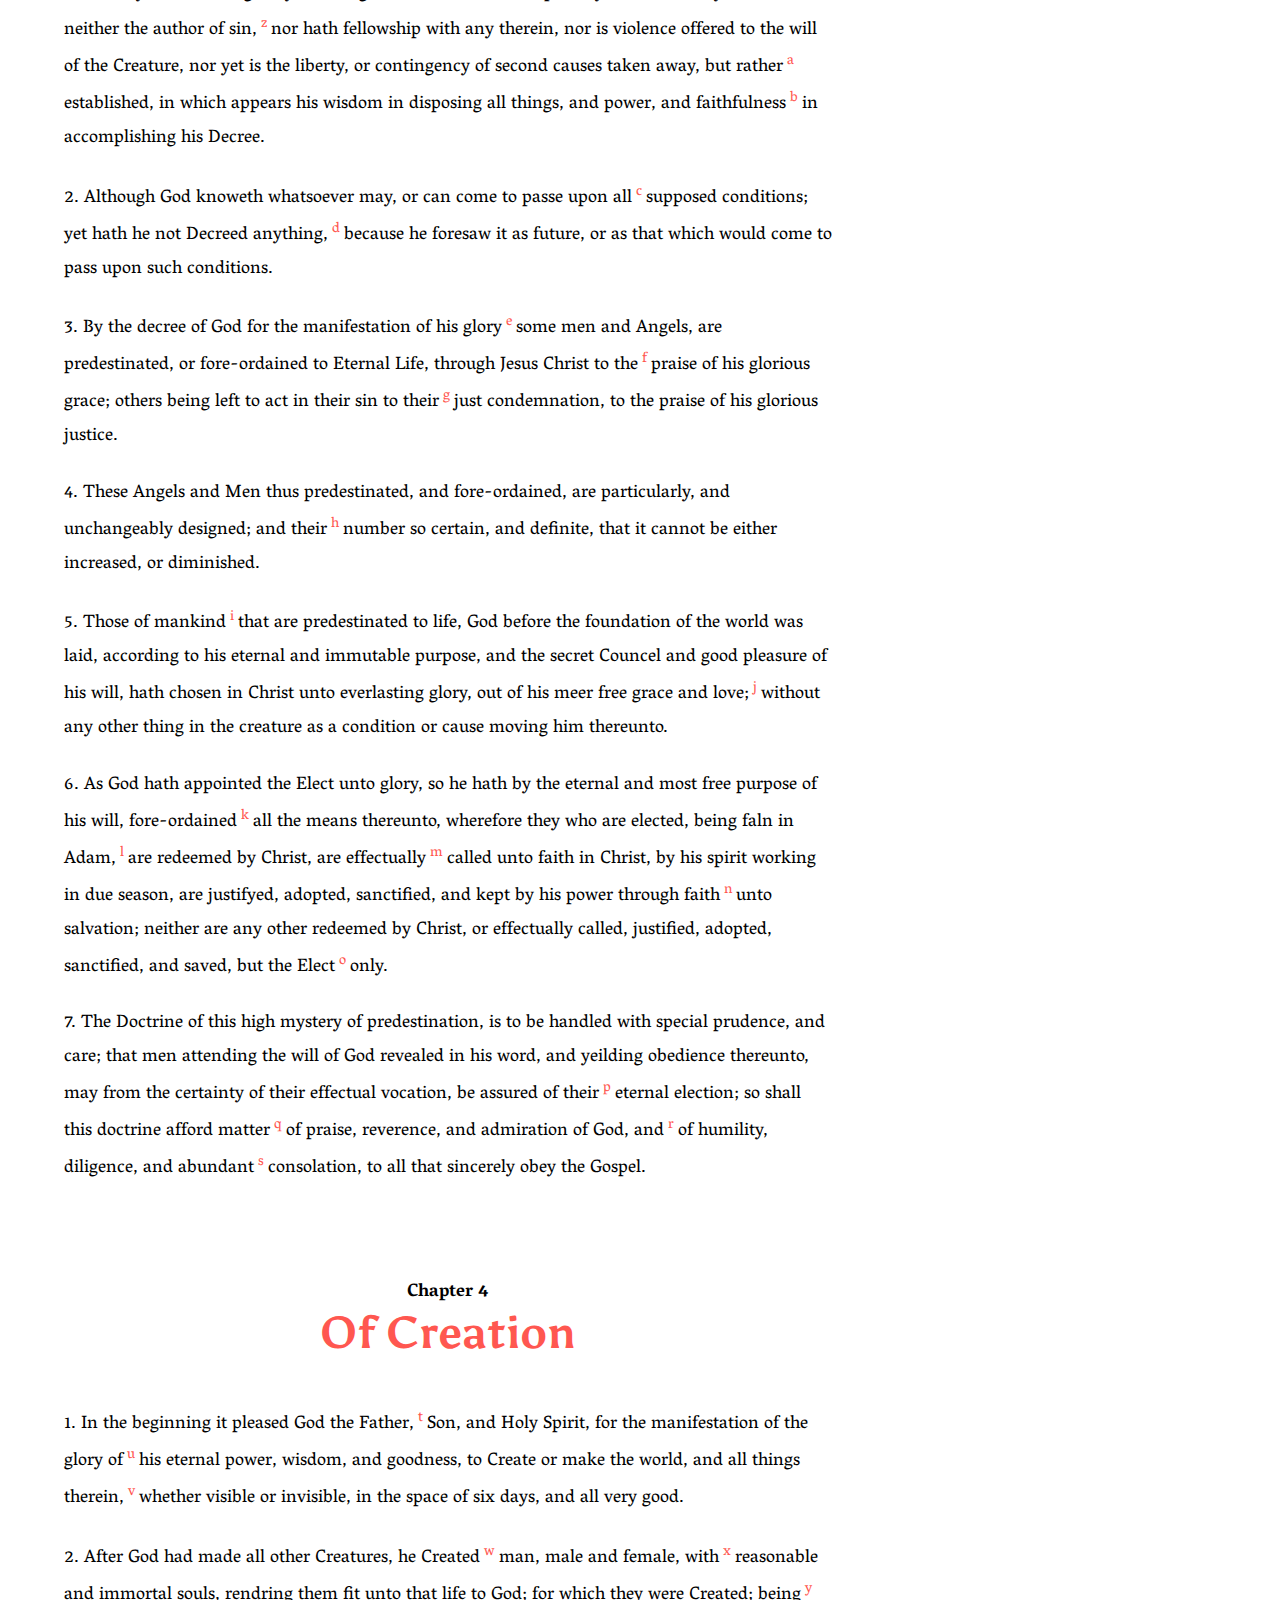
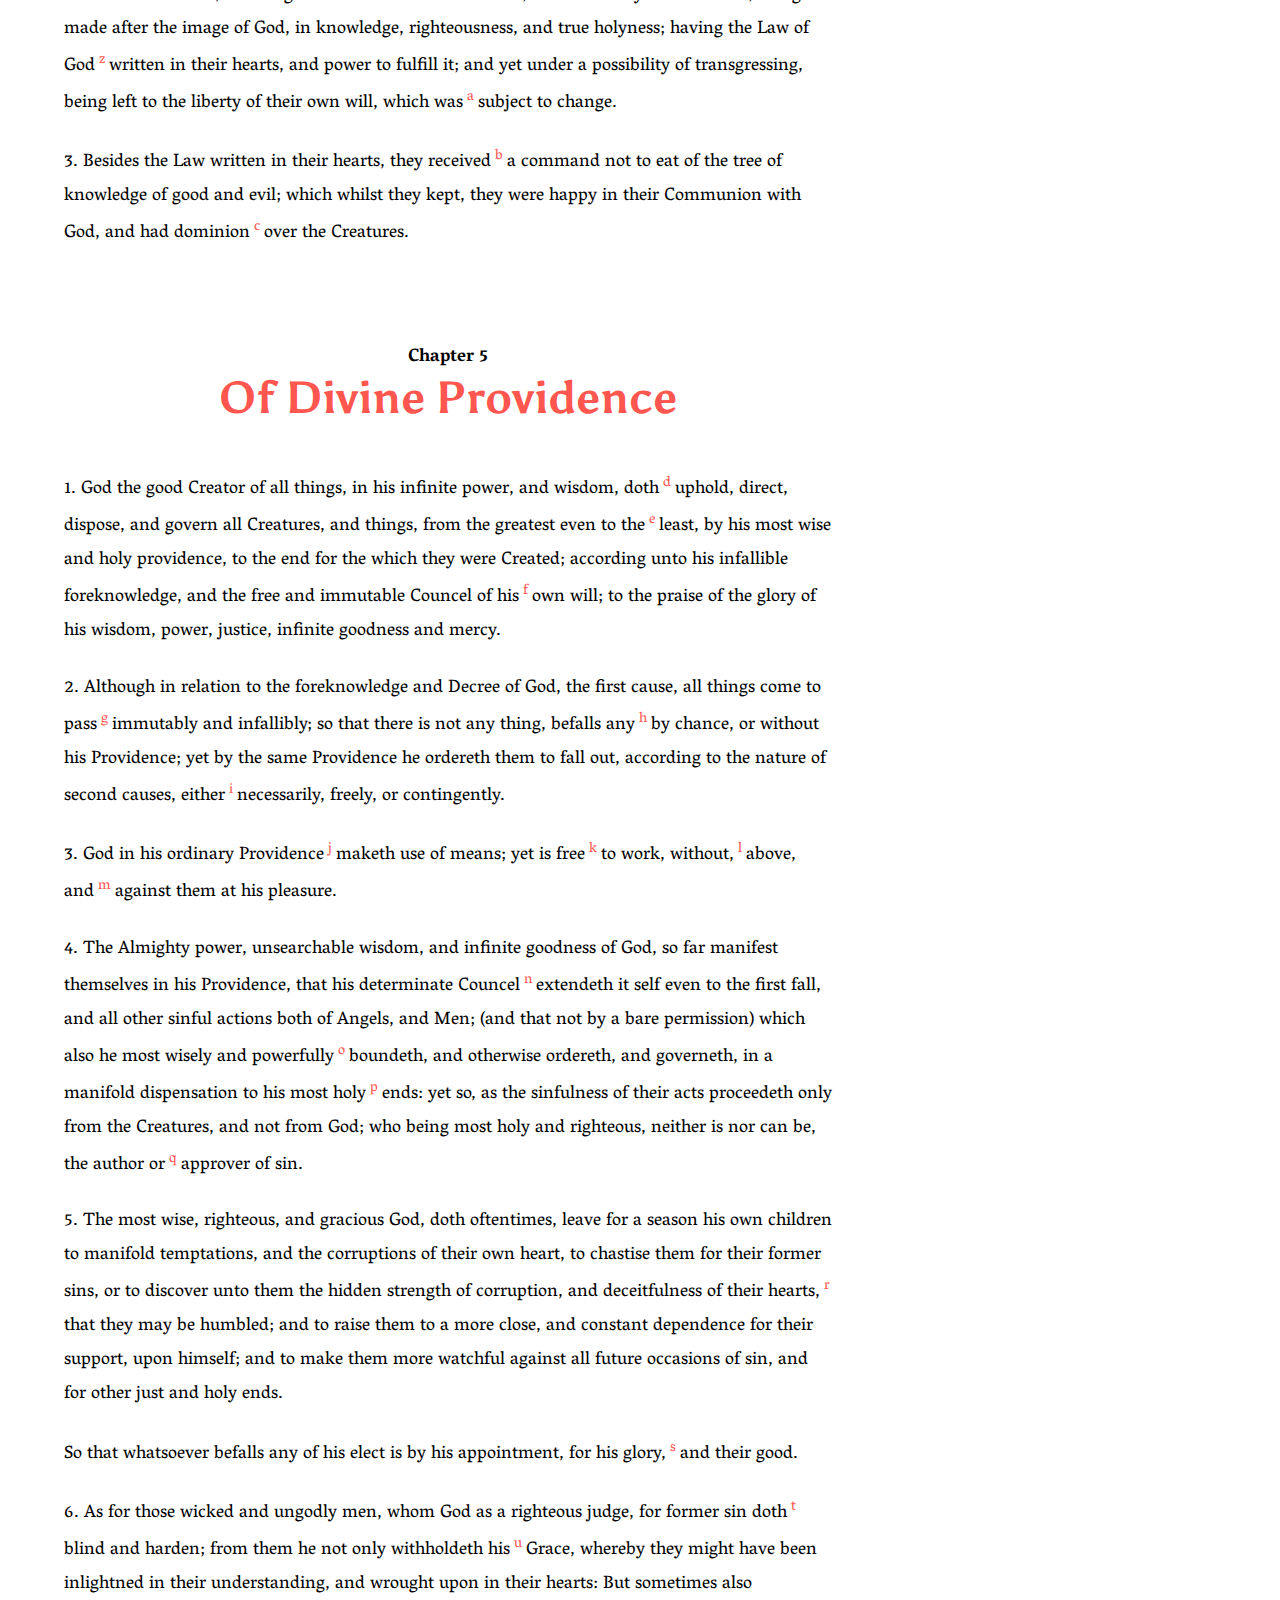
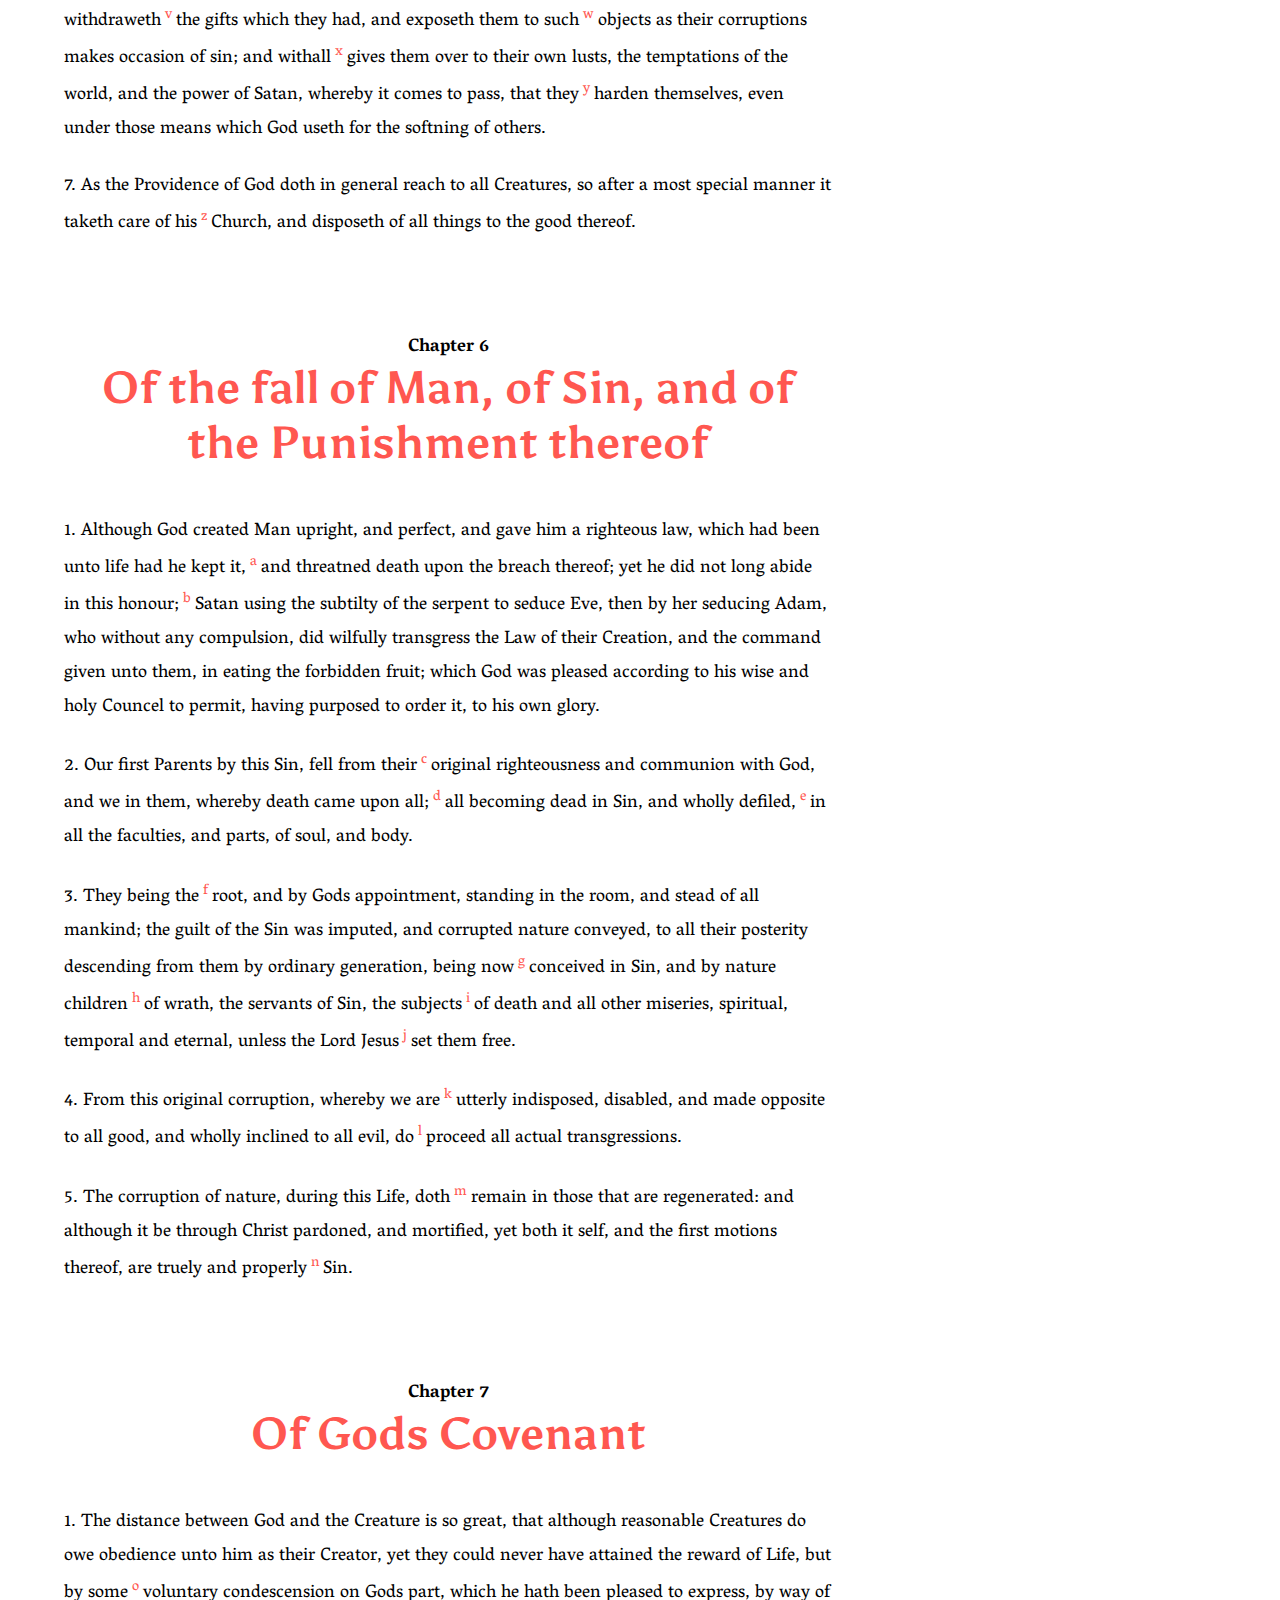
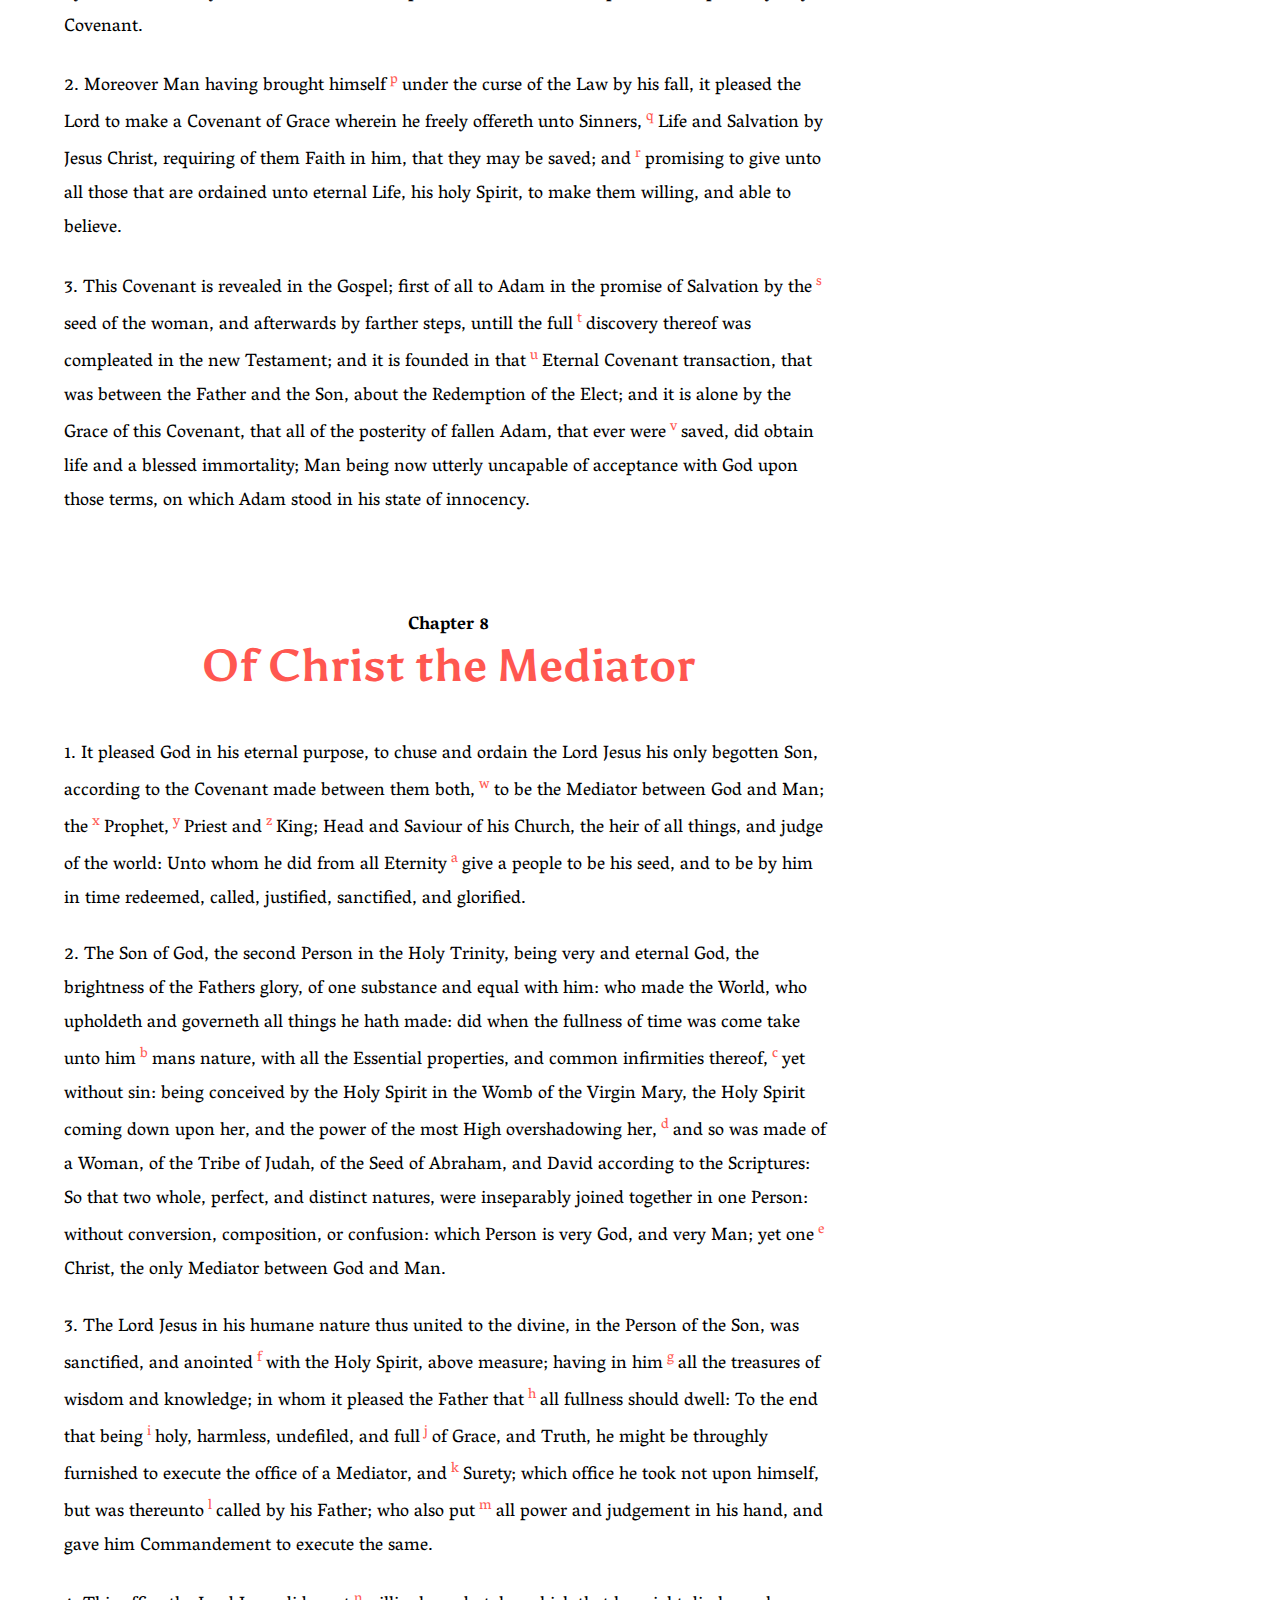
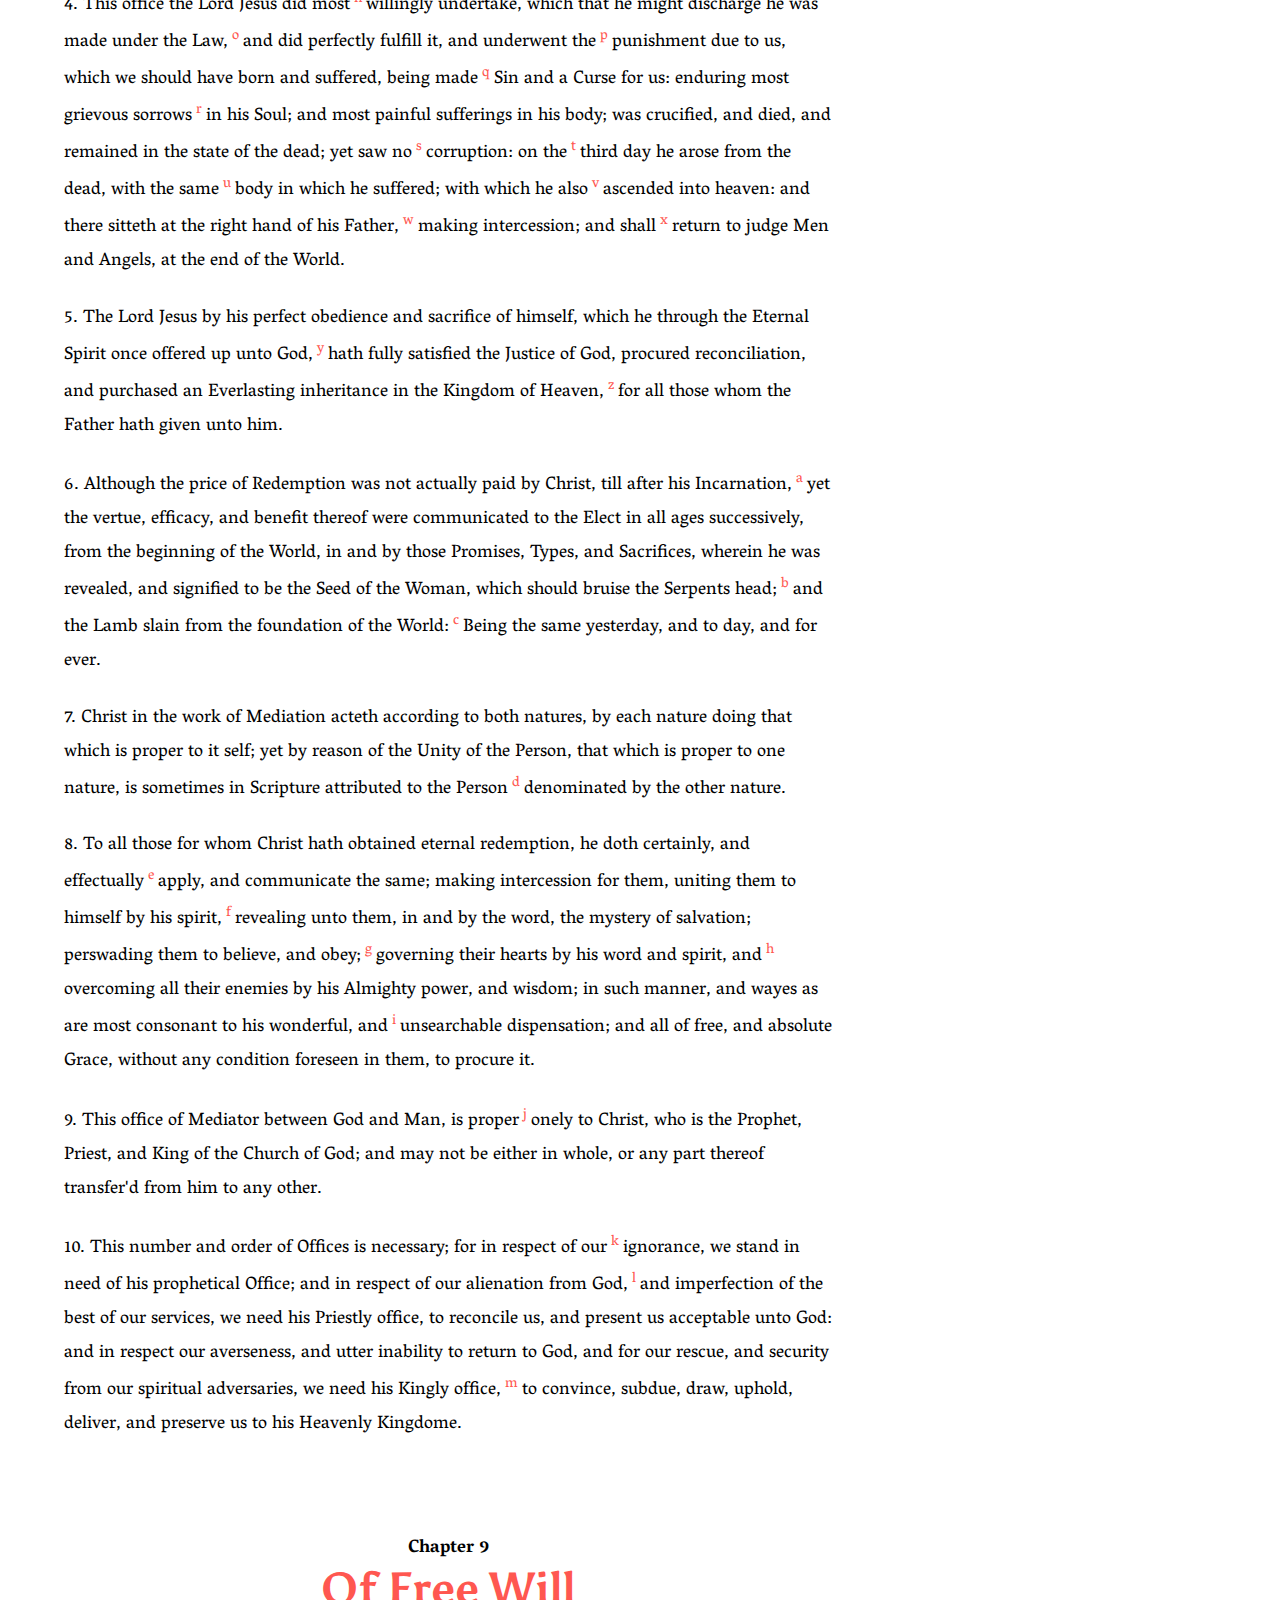
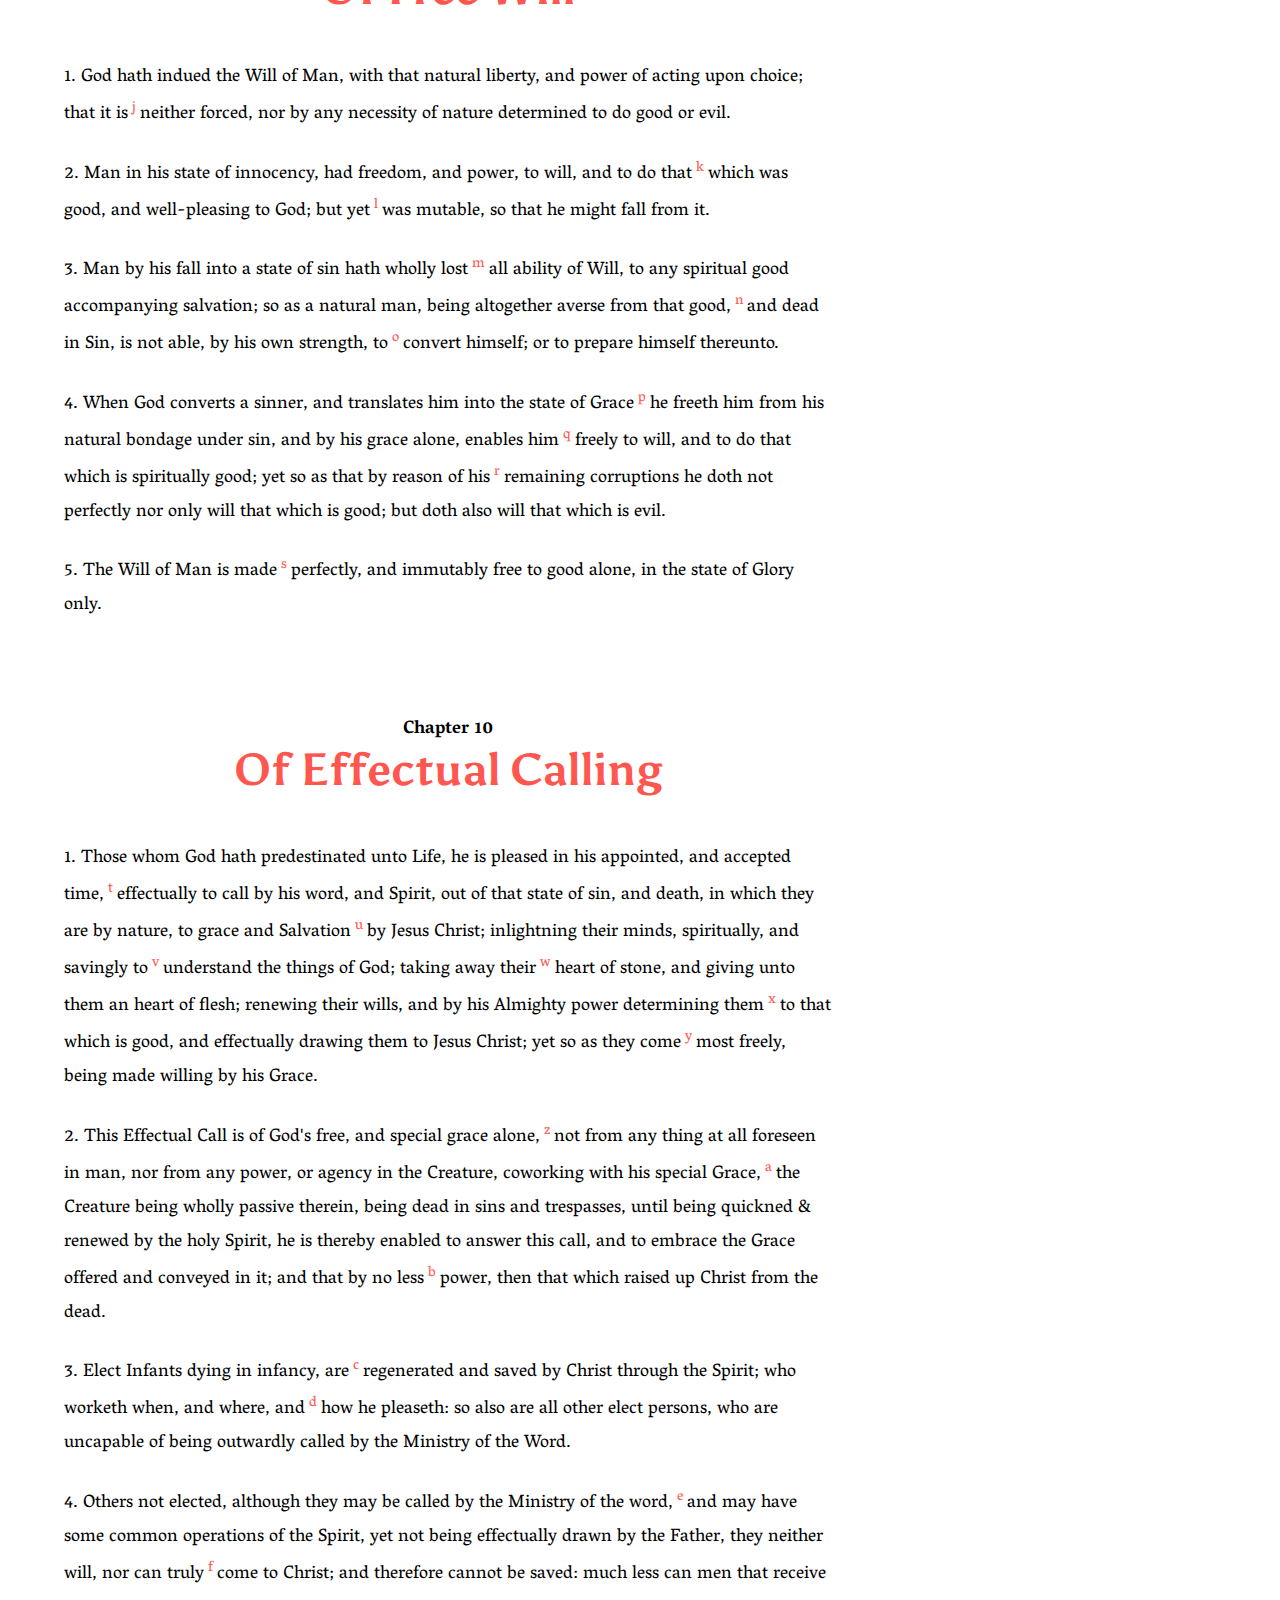
==== commit c5e107e5: "working on book cover" ====
--- a/index.html
+++ b/index.html
@@ -7,11 +7,15 @@
 	<link href='style.css' rel='stylesheet' type='text/css'>
 </head>
 <body>
+	<div class="cover">
+		<img src="church.png" width="400px" />
+		<h1>The London Baptist <br />Confession of Faith (1689)</h1>
+	</div>
 	<div class="main">
+
 		<div class="page">
-		<h1>London Baptist Confession of Faith (1689)</h1>
 			<h3>Tablet of Contents</h3>
-					<div class="books">
+			<div class="books">
 			<ol>
 			<li><a href="#chapter-1">Of The Holy Scripture</a></li>
 			<li><a href="#chapter-2">Of God and the Holy Trinity</a></li>
@@ -905,6 +909,7 @@
 		<section class="colophon">
 			&#8224; London Baptist Confession of Faith (1689) uses Asul for headlines and chapters, and Vesper Libre for body text.
 		</section>
+		<a href="#">top</a>
 	</div>
 </div>
 
@@ -912,7 +917,7 @@
 		<div class="ref-link">
 		</div>
 		<div class="content">
-			<h1>Verses</h1>
+			<h3>Verses</h3>
 <h3 style="color:#FF5750;">Romans 1:19, 20, 21, 2:14, 15</h3>
 9 Because that which may be known of God is manifest in them; for God hath shewed it unto them.
 
--- a/style.css
+++ b/style.css
@@ -1,10 +1,3 @@
-@font-face {
-  font-family: 'Bagnard Web';
-  src: url( '[data-uri]' ) format( 'woff' );
-  font-weight: normal;
-  font-style: normal;
-}
-
 body {
   font-family: 'Vesper Libre', serif;
   -webkit-font-smoothing: antialiased;
@@ -26,6 +19,16 @@
 section{
   max-size:800px;
   margin: 0 auto;
+  padding-bottom:2em;
+}
+
+.cover{
+  margin:0 auto;
+  background-color:#FF5750;
+  width: 60%;
+  float: left;
+  padding: 5%;
+  text-align: center;
 }
 
 .colophon{
@@ -74,18 +77,21 @@
 
 h1{
   font-family: 'Asul', sans-serif;
-  font-size:1em;
+  font-size:1.5em;
   font-weight:600;
   margin:0;
+  text-align:center;
+  color:white;
 }
 
 h3{
   font-family: 'Vesper Libre', sans-serif;
   font-size:1em;
   font-weight:600;
-  padding-top:4em;
+  padding-top:3em;
   margin:0;
   margin-bottom:-5px;
+  text-align:center;
 }
 
 h2{
@@ -93,4 +99,14 @@
   font-size: 2.5em;
   color:#FF5750;
   margin:0;
+  text-align:center;
+  padding-bottom:.5em;
 }
+
+a{
+  color:black;
+}
+
+a:hover{
+  color:#FF5750;
+}
